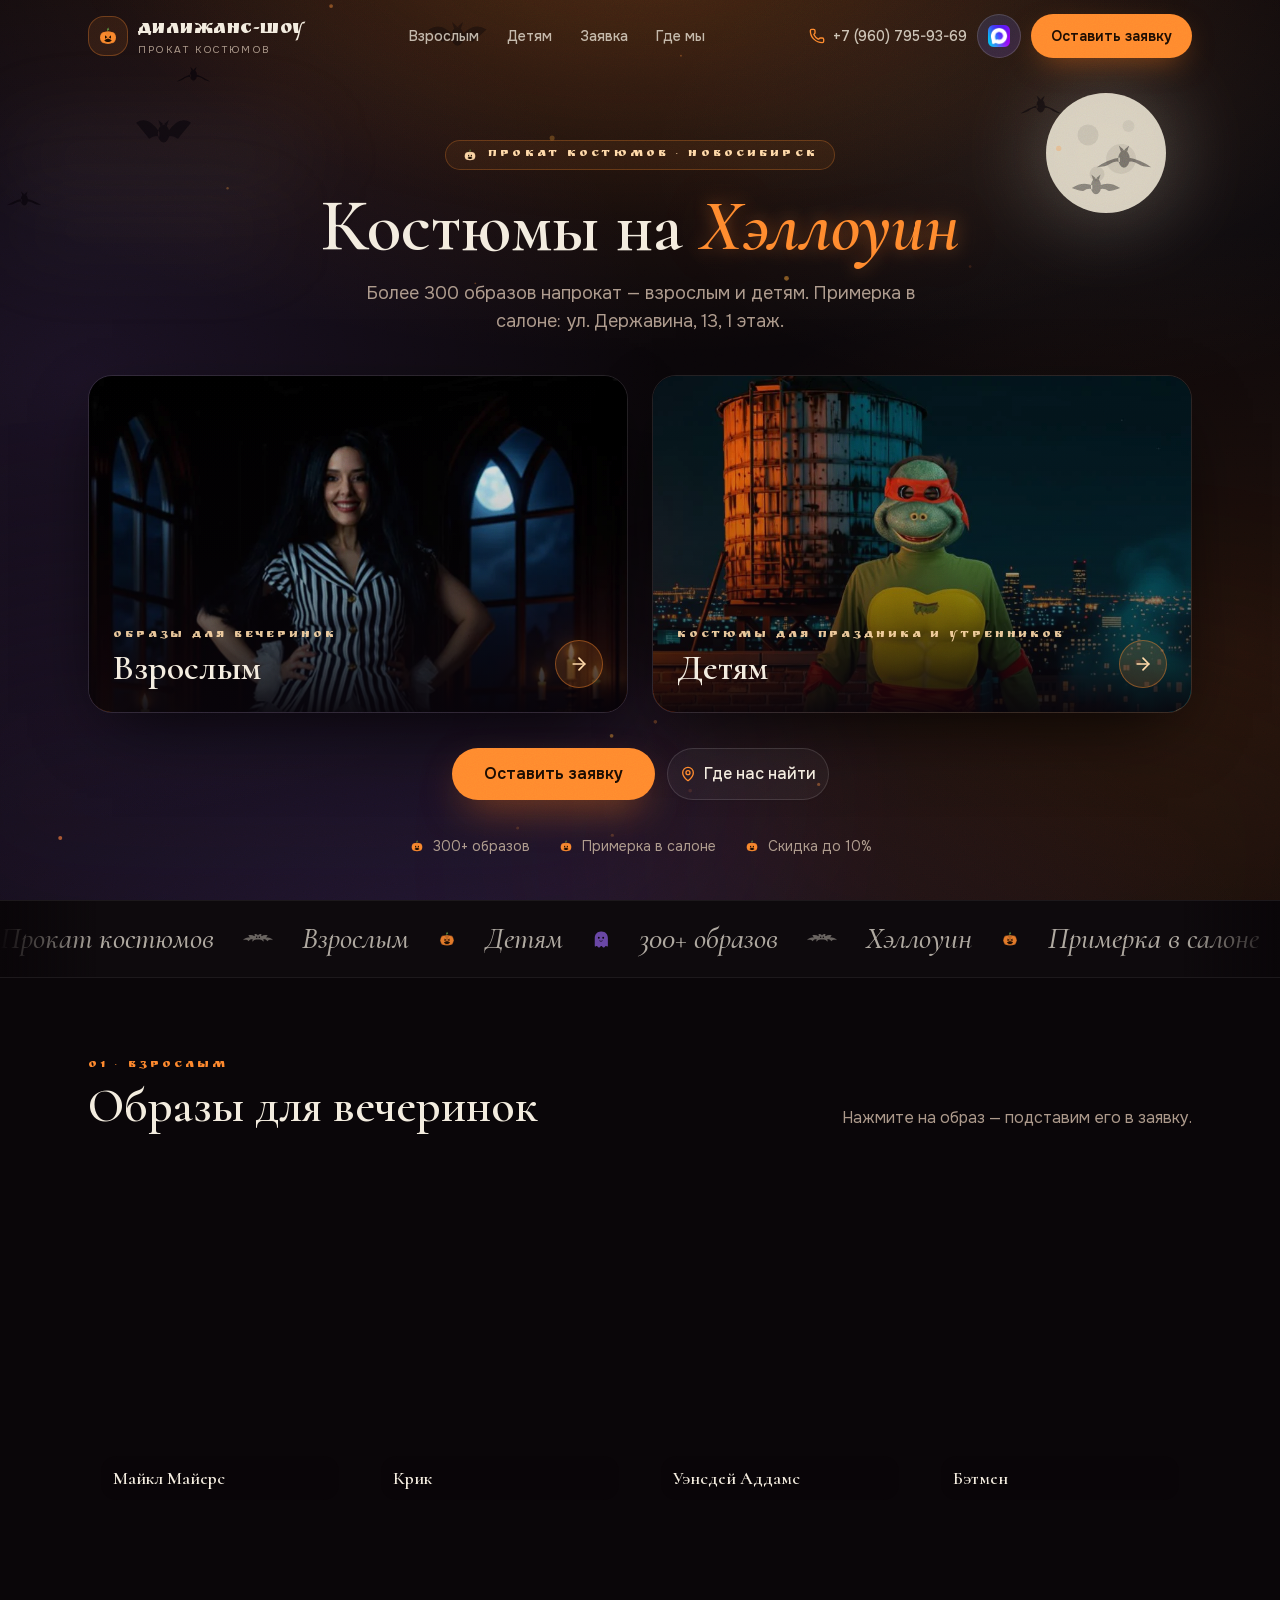
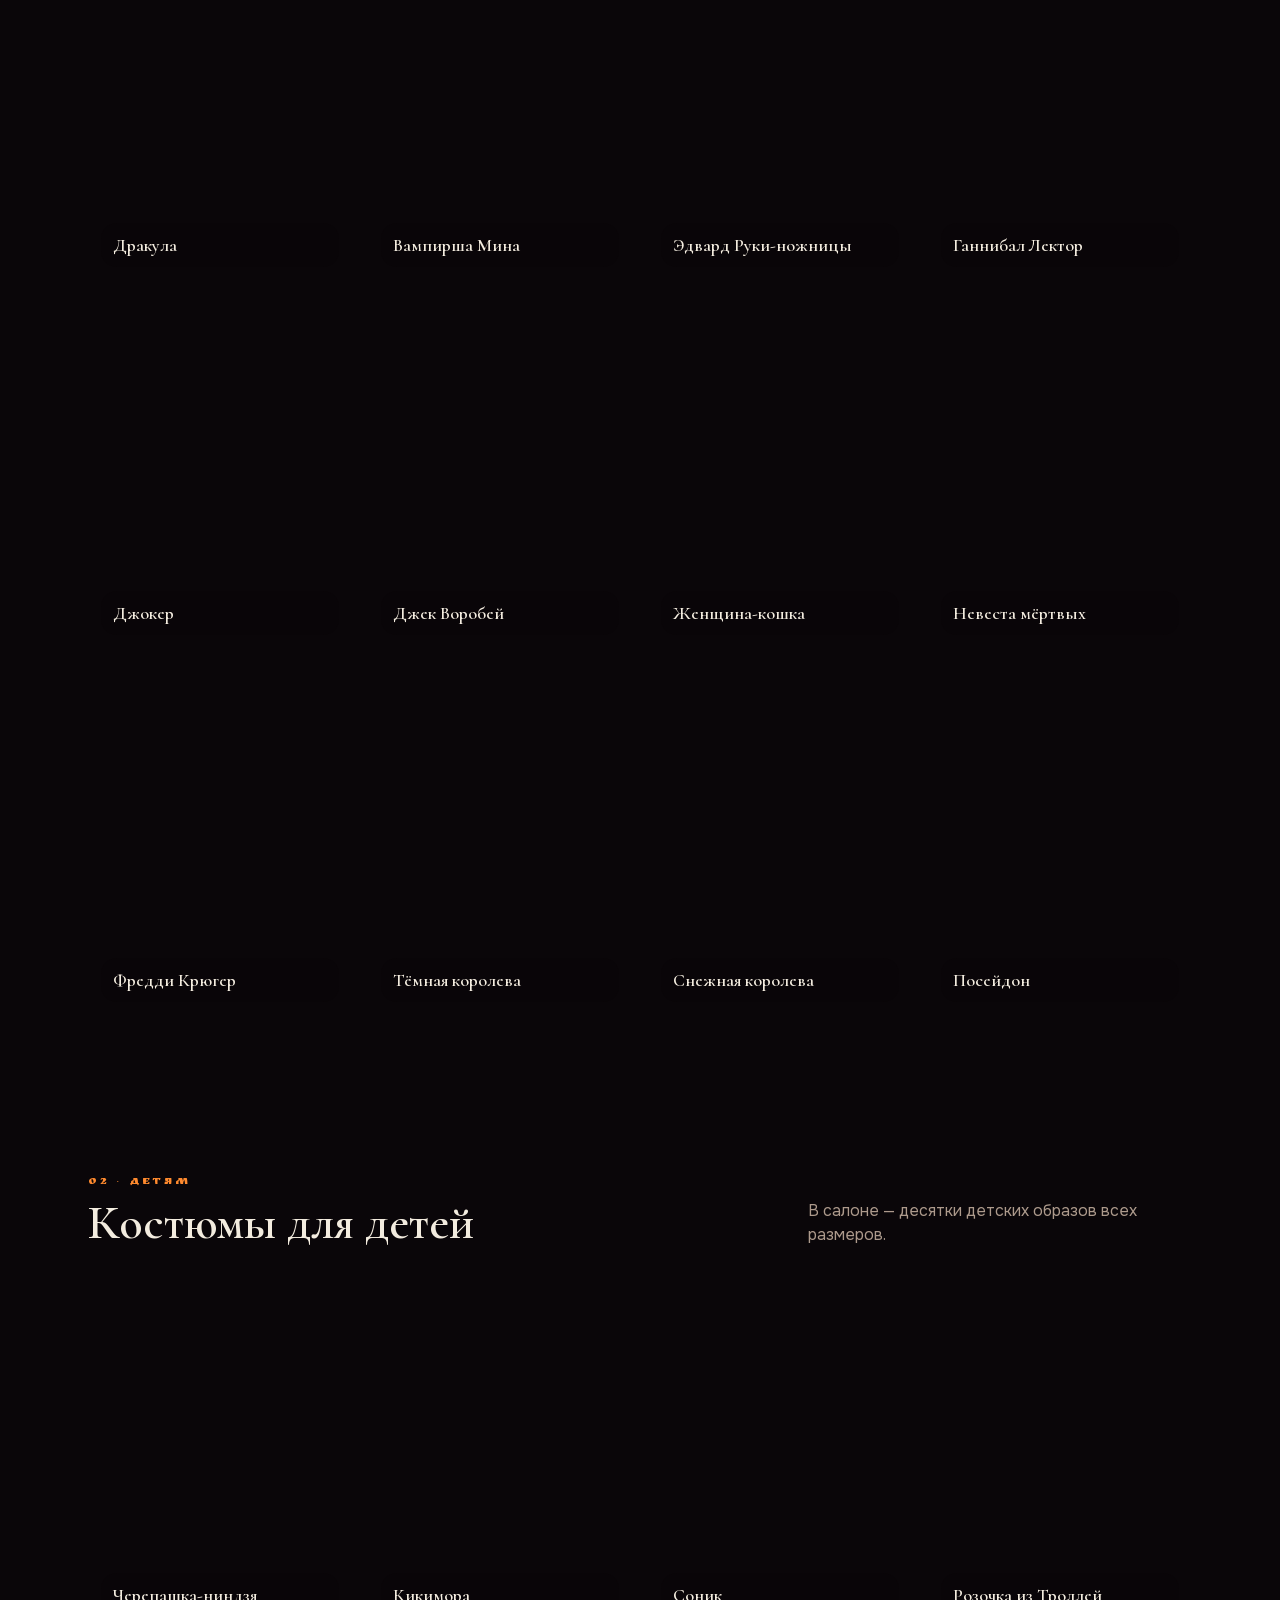
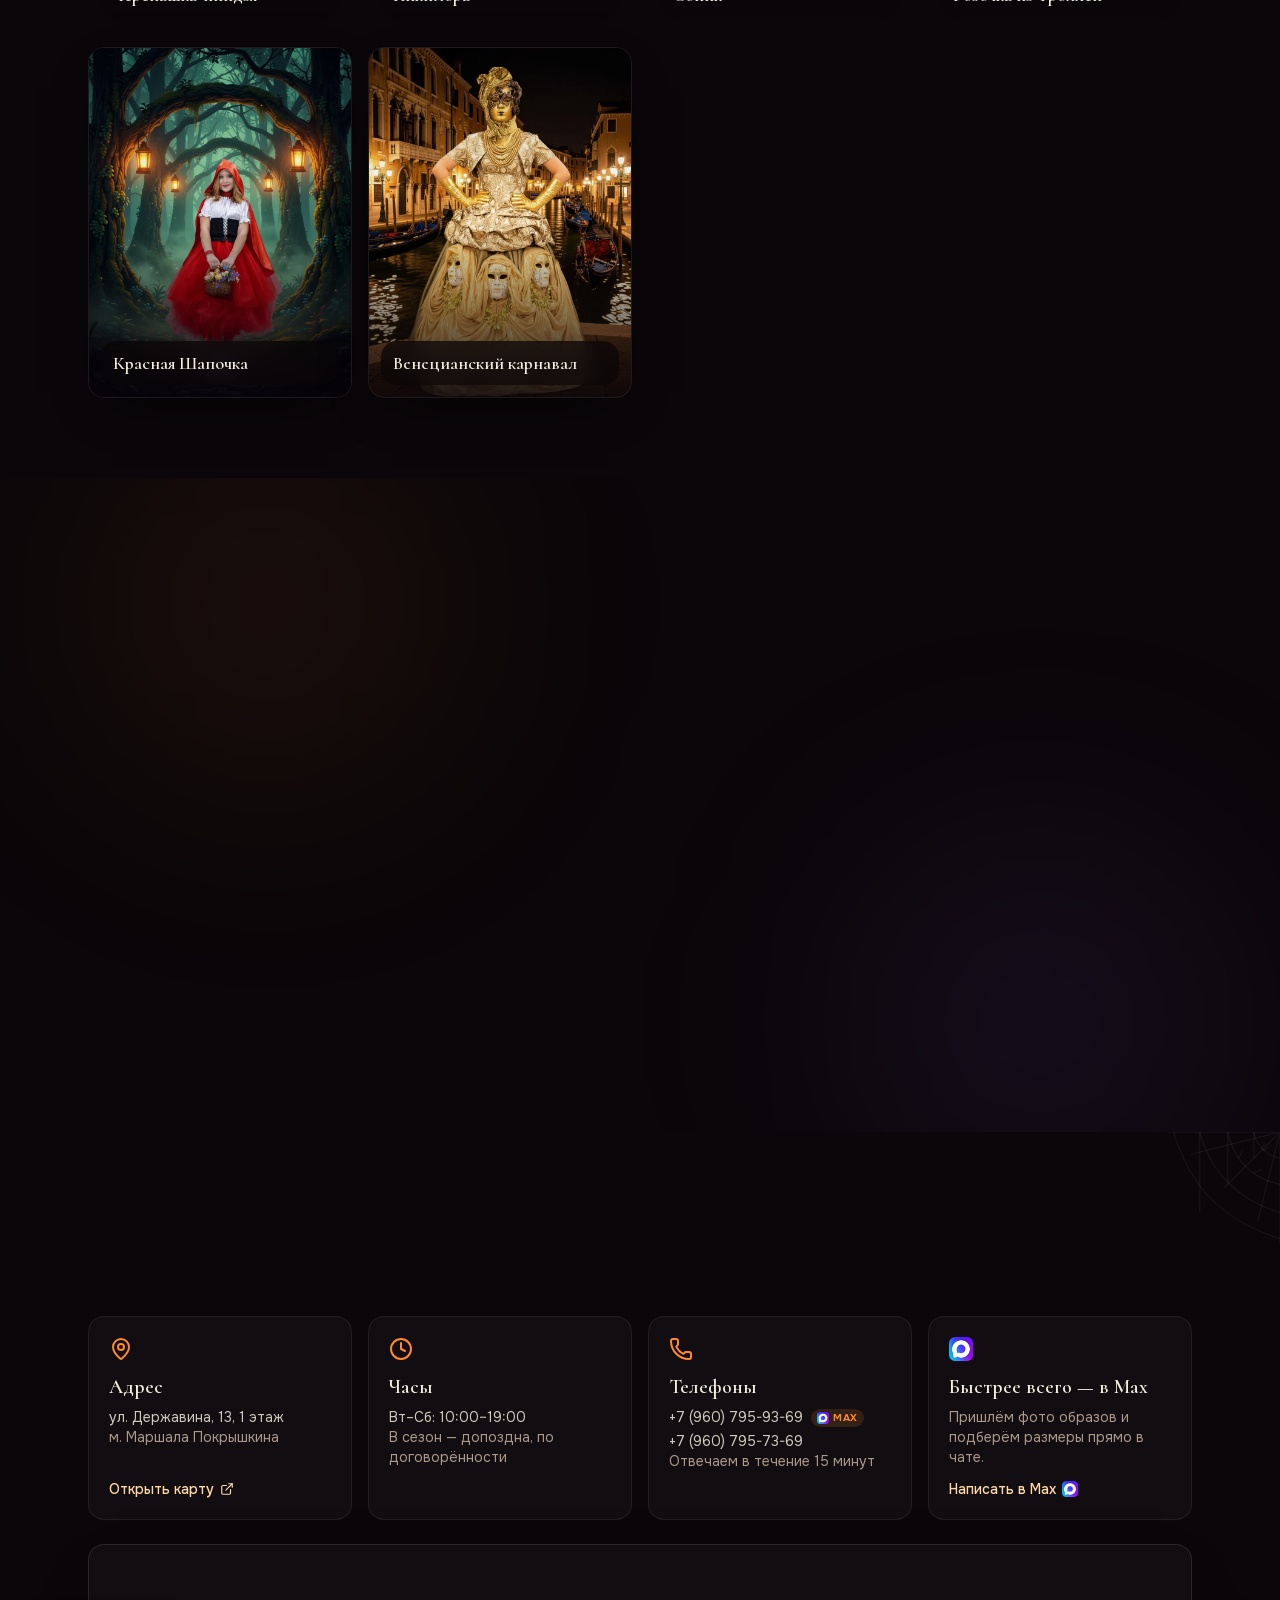
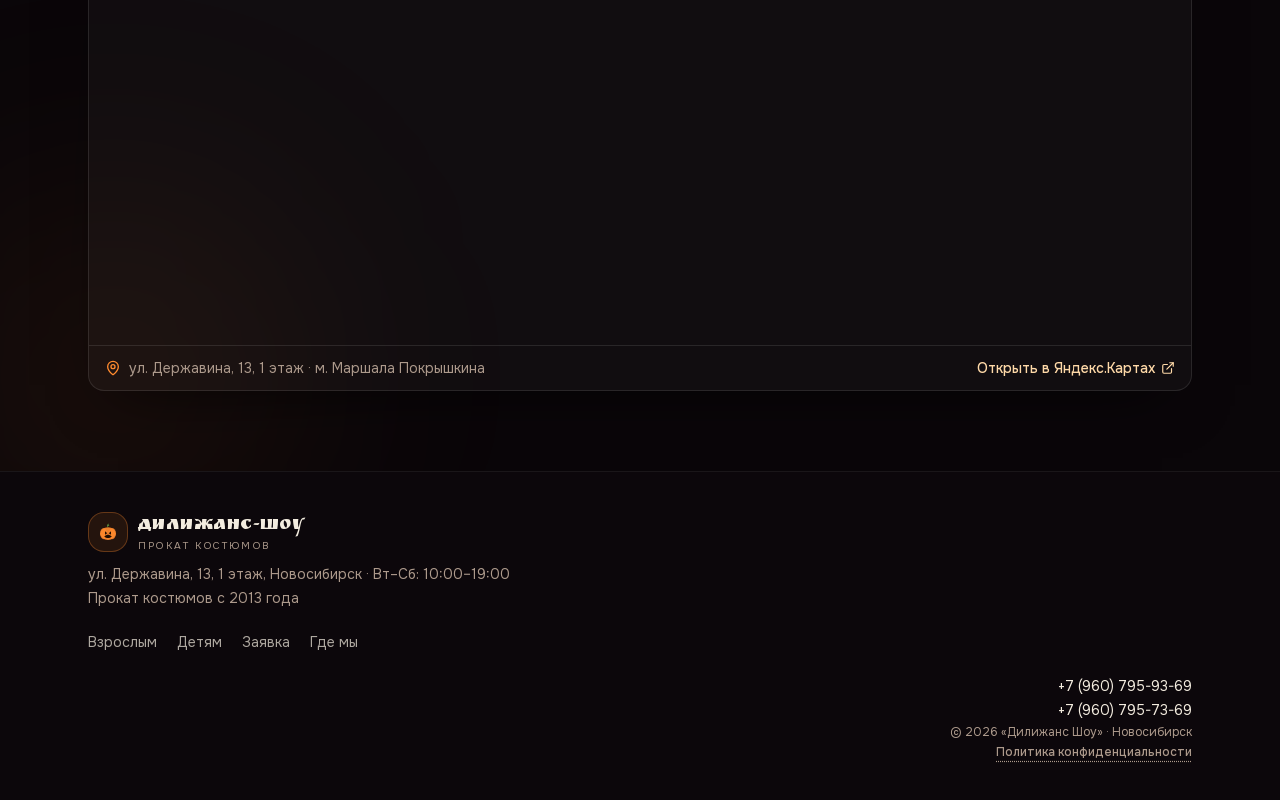
==== index.html @ c1c749d1 "Деплой статики хэллоуин-лендинга (источник: ветка hosting от 22.10.2026)" ====
<!DOCTYPE html><!--Zjn8KCfHfhRcOv0STqMKJ--><html lang="ru" class="cormorant_fc472039-module__pg3DOq__variable onest_e6f3ff12-module__F7wlyG__variable ruslan_display_9d8dcbb5-module__bUNGJW__variable"><head><meta charSet="utf-8"/><meta name="viewport" content="width=device-width, initial-scale=1"/><link rel="preload" href="/_next/static/media/16d91c780434f2ce-s.p.b7df561f.woff2" as="font" crossorigin="" type="font/woff2"/><link rel="preload" href="/_next/static/media/33d604577f319f36-s.p.477e4fbf.woff2" as="font" crossorigin="" type="font/woff2"/><link rel="preload" href="/_next/static/media/40a3cfd5ccf07894-s.p.e6264139.woff2" as="font" crossorigin="" type="font/woff2"/><link rel="preload" href="/_next/static/media/61f83d1116c3c119-s.p.8bb7ebb8.woff2" as="font" crossorigin="" type="font/woff2"/><link rel="preload" href="/_next/static/media/8800dfc60902df36-s.p.d48c4d68.woff2" as="font" crossorigin="" type="font/woff2"/><link rel="preload" href="/_next/static/media/b27a2cd9989897de-s.p.f124efcd.woff2" as="font" crossorigin="" type="font/woff2"/><link rel="preload" href="/_next/static/media/daa29454a3e61cb2-s.p.ae97aa8d.woff2" as="font" crossorigin="" type="font/woff2"/><link rel="preload" href="/_next/static/media/f44276dc64e51acb-s.p.b097052a.woff2" as="font" crossorigin="" type="font/woff2"/><link rel="preload" as="image" href="/images/looks/a-wednesday.webp"/><link rel="preload" as="image" href="/images/looks/k-turtle.webp"/><link rel="preload" as="image" href="/images/looks/a-michael-myers.webp"/><link rel="preload" as="image" href="/images/looks/a-scream.webp"/><link rel="preload" as="image" href="/images/looks/a-batman.webp"/><link rel="preload" as="image" href="/images/looks/k-kikimora.webp"/><link rel="preload" as="image" href="/images/looks/k-sonic.webp"/><link rel="preload" as="image" href="/images/looks/k-trolls.webp"/><link rel="stylesheet" href="/_next/static/chunks/bb6c74bbae4929c9.css" data-precedence="next"/><link rel="stylesheet" href="/_next/static/chunks/7314df60d59f4e77.css" data-precedence="next"/><link rel="preload" as="script" fetchPriority="low" href="/_next/static/chunks/006f293584c8bf5d.js"/><script src="/_next/static/chunks/771dedee3f5e1621.js" async=""></script><script src="/_next/static/chunks/ba20b8ddbf3a8a3a.js" async=""></script><script src="/_next/static/chunks/turbopack-cd102cf6de589afe.js" async=""></script><script src="/_next/static/chunks/2f236954d6a65e12.js" async=""></script><script src="/_next/static/chunks/8f161a78fdf321c0.js" async=""></script><script src="/_next/static/chunks/019a1a316f00ce72.js" async=""></script><script src="/_next/static/chunks/661a8639adad37d6.js" async=""></script><script src="/_next/static/chunks/c5d50b346854eada.js" async=""></script><script src="/_next/static/chunks/9b93ed9217ad8c5b.js" async=""></script><meta name="next-size-adjust" content=""/><meta name="theme-color" content="#0a0609"/><title>Прокат костюмов на Хэллоуин в Новосибирске | Дилижанс Шоу</title><meta name="description" content="Прокат костюмов на Хэллоуин для детей и взрослых в Новосибирске: ведьмы, вампиры, призраки, тёмные сказки. 300+ образов, примерка в салоне на ул. Державина, 13. Пришлём варианты из каталога сразу, как получим заявку."/><meta name="keywords" content="прокат костюмов хэллоуин,костюмы на хэллоуин новосибирск,прокат карнавальных костюмов,костюм ведьмы напрокат,детские костюмы на хэллоуин,дилижанс шоу"/><meta name="robots" content="index, follow"/><meta property="og:title" content="Хэллоуин начинается с костюма — прокат «Дилижанс-Шоу»"/><meta property="og:description" content="300+ образов для детей и взрослых. Пришлём варианты из каталога сразу, как получим заявку. Примерка в салоне на Державина, 13."/><meta property="og:url" content="https://halloween.dilizhans-show.ru"/><meta property="og:site_name" content="Дилижанс-Шоу"/><meta property="og:locale" content="ru_RU"/><meta property="og:image" content="https://halloween.dilizhans-show.ru/images/og.png"/><meta property="og:image:width" content="1344"/><meta property="og:image:height" content="768"/><meta property="og:image:alt" content="Прокат костюмов на Хэллоуин — Дилижанс-Шоу"/><meta property="og:type" content="website"/><meta name="twitter:card" content="summary_large_image"/><meta name="twitter:title" content="Хэллоуин начинается с костюма — прокат «Дилижанс-Шоу»"/><meta name="twitter:description" content="300+ образов для детей и взрослых. Пришлём варианты из каталога сразу, как получим заявку. Примерка в салоне на Державина, 13."/><meta name="twitter:image" content="https://halloween.dilizhans-show.ru/images/og.png"/><meta name="twitter:image:width" content="1344"/><meta name="twitter:image:height" content="768"/><meta name="twitter:image:alt" content="Прокат костюмов на Хэллоуин — Дилижанс-Шоу"/><link rel="icon" href="/icon.svg?icon.854928e5.svg" sizes="any" type="image/svg+xml"/><link rel="apple-touch-icon" href="/apple-icon.png?apple-icon.a2e52417.png" sizes="180x180" type="image/png"/><script src="/_next/static/chunks/a6dad97d9634a72d.js" noModule=""></script></head><body class="antialiased bg-background text-foreground font-sans"><div hidden=""><!--$--><!--/$--></div><script>try{document.documentElement.classList.add('js')}catch(e){}</script><div aria-hidden="true" class="ambient-bg"></div><div class="flex min-h-screen flex-col"><div aria-hidden="true" class="fixed inset-x-0 top-0 z-[80] h-[2px] bg-transparent"><div class="scroll-progress h-full w-full bg-gradient-to-r from-pumpkin via-[#ff9a3d] to-violet shadow-[0_0_12px_rgba(255,138,46,0.5)]"></div></div><header class="fixed inset-x-0 top-0 z-[70] transition-all duration-500 bg-transparent"><div class="mx-auto flex h-[72px] w-full max-w-6xl items-center justify-between gap-4 px-4 sm:px-6"><a href="#top" class="group flex items-center gap-2.5" aria-label="Дилижанс-Шоу — на главную"><span class="relative grid h-10 w-10 shrink-0 place-items-center rounded-xl border border-pumpkin/30 bg-pumpkin/10 text-pumpkin transition-colors group-hover:border-pumpkin/50"><svg viewBox="0 0 64 64" aria-hidden="true" class="animate-pumpkin-glow h-6 w-6" fill="none" xmlns="http://www.w3.org/2000/svg"><ellipse cx="32" cy="36" rx="21" ry="17" fill="currentColor" opacity="0.92"></ellipse><ellipse cx="20" cy="36" rx="9" ry="15" fill="currentColor" opacity="0.7"></ellipse><ellipse cx="44" cy="36" rx="9" ry="15" fill="currentColor" opacity="0.7"></ellipse><path d="M30 19c-2-5 1-9 4-10-1 3 0 5 2 7-3 0-5 1-6 3z" fill="#5b8c3e"></path><path d="M24 30l6 5-6 4z" fill="#1c0d02"></path><path d="M40 30l-6 5 6 4z" fill="#1c0d02"></path><path d="M22 44c3-4 7-5 10-5s7 1 10 5c-3 3-7 4-10 4s-7-1-10-4z" fill="#1c0d02"></path></svg></span><span class="flex flex-col leading-none"><span class="font-accent text-lg tracking-wide text-bone">Дилижанс-Шоу</span><span class="text-[10px] uppercase tracking-[0.22em] text-muted-foreground">прокат костюмов</span></span></a><nav aria-label="Основная навигация" class="hidden items-center gap-7 lg:flex"><a href="#adults" class="link-underline text-sm font-medium text-foreground/75 transition-colors hover:text-pumpkin-soft">Взрослым</a><a href="#kids" class="link-underline text-sm font-medium text-foreground/75 transition-colors hover:text-pumpkin-soft">Детям</a><a href="#lead" class="link-underline text-sm font-medium text-foreground/75 transition-colors hover:text-pumpkin-soft">Заявка</a><a href="#contacts" class="link-underline text-sm font-medium text-foreground/75 transition-colors hover:text-pumpkin-soft">Где мы</a></nav><div class="flex items-center gap-2.5"><a href="tel:+79607959369" class="hidden items-center gap-2 text-sm font-medium text-foreground/80 transition-colors hover:text-pumpkin-soft xl:flex"><svg xmlns="http://www.w3.org/2000/svg" width="24" height="24" viewBox="0 0 24 24" fill="none" stroke="currentColor" stroke-width="2" stroke-linecap="round" stroke-linejoin="round" class="lucide lucide-phone h-4 w-4 text-pumpkin" aria-hidden="true"><path d="M13.832 16.568a1 1 0 0 0 1.213-.303l.355-.465A2 2 0 0 1 17 15h3a2 2 0 0 1 2 2v3a2 2 0 0 1-2 2A18 18 0 0 1 2 4a2 2 0 0 1 2-2h3a2 2 0 0 1 2 2v3a2 2 0 0 1-.8 1.6l-.468.351a1 1 0 0 0-.292 1.233 14 14 0 0 0 6.392 6.384"></path></svg>+7 (960) 795-93-69</a><a href="https://max.ru/u/f9LHodD0cOINDCzQkBOaFJyN4MfebJ9rcBgQtiuvgVA_gBvjc7akh2OldOE" target="_blank" rel="noopener noreferrer" aria-label="Написать в Max" class="hidden h-11 w-11 place-items-center rounded-full btn-max sm:grid"><img src="/images/max-icon.png" alt="" width="180" height="180" loading="lazy" decoding="async" draggable="false" class="block select-none h-5.5 w-5.5"/></a><a href="#lead" data-slot="button" class="items-center justify-center gap-2 whitespace-nowrap text-sm transition-all disabled:pointer-events-none disabled:opacity-50 [&amp;_svg]:pointer-events-none [&amp;_svg:not([class*=&#x27;size-&#x27;])]:size-4 shrink-0 [&amp;_svg]:shrink-0 outline-none focus-visible:border-ring focus-visible:ring-ring/50 focus-visible:ring-[3px] aria-invalid:ring-destructive/20 dark:aria-invalid:ring-destructive/40 aria-invalid:border-destructive py-2 has-[&gt;svg]:px-3 hidden h-11 rounded-full bg-pumpkin px-5 font-semibold text-primary-foreground shadow-[0_10px_30px_-10px_rgba(255,122,26,0.55)] hover:bg-[#ff9440] sm:inline-flex">Оставить заявку</a><button data-slot="sheet-trigger" class="items-center justify-center gap-2 whitespace-nowrap text-sm font-medium transition-all disabled:pointer-events-none disabled:opacity-50 [&amp;_svg]:pointer-events-none [&amp;_svg:not([class*=&#x27;size-&#x27;])]:size-4 shrink-0 [&amp;_svg]:shrink-0 outline-none focus-visible:border-ring focus-visible:ring-ring/50 focus-visible:ring-[3px] aria-invalid:ring-destructive/20 dark:aria-invalid:ring-destructive/40 aria-invalid:border-destructive border shadow-xs dark:bg-input/30 dark:border-input dark:hover:bg-input/50 size-9 grid h-11 w-11 place-items-center rounded-full border-white/10 bg-white/[0.04] text-bone hover:bg-white/[0.09] hover:text-pumpkin-soft lg:hidden" aria-label="Открыть меню" type="button" aria-haspopup="dialog" aria-expanded="false" aria-controls="radix-_R_16innb_" data-state="closed"><svg xmlns="http://www.w3.org/2000/svg" width="24" height="24" viewBox="0 0 24 24" fill="none" stroke="currentColor" stroke-width="2" stroke-linecap="round" stroke-linejoin="round" class="lucide lucide-menu h-5 w-5" aria-hidden="true"><path d="M4 12h16"></path><path d="M4 18h16"></path><path d="M4 6h16"></path></svg></button></div></div></header><main class="flex-1"><section id="top" class="relative flex min-h-[100svh] flex-col overflow-hidden" aria-label="Прокат костюмов на Хэллоуин"><div aria-hidden="true" class="pointer-events-none absolute inset-0"><div class="absolute inset-0 bg-[radial-gradient(ellipse_75%_55%_at_50%_-8%,rgba(255,138,46,0.13),transparent_60%)]"></div><svg viewBox="0 0 96 96" aria-hidden="true" class="absolute right-[4%] top-[7%] h-16 w-16 animate-float-slow text-moon/90 drop-shadow-[0_0_44px_rgba(233,226,207,0.35)] md:right-[8%] md:top-[9%] md:h-36 md:w-36" xmlns="http://www.w3.org/2000/svg"><circle cx="48" cy="48" r="40" fill="currentColor"></circle><circle cx="36" cy="36" r="7" fill="#000" opacity="0.08"></circle><circle cx="58" cy="52" r="10" fill="#000" opacity="0.07"></circle><circle cx="42" cy="62" r="5" fill="#000" opacity="0.08"></circle><circle cx="63" cy="30" r="4" fill="#000" opacity="0.06"></circle></svg><div class="animate-cloud absolute left-0 top-[13%] h-14 w-52 rounded-full bg-[#c9bdae]/[0.05] blur-2xl md:h-20 md:w-80"></div><div class="animate-cloud-2 absolute left-0 top-[22%] h-12 w-44 rounded-full bg-[#c9bdae]/[0.04] blur-2xl md:h-16 md:w-72"></div><div class="animate-fog absolute bottom-[-12%] left-[-14%] h-[46%] w-[76%] rounded-full bg-violet/[0.07] blur-[100px]"></div><div class="animate-fog-slow absolute bottom-[-16%] right-[-10%] h-[42%] w-[64%] rounded-full bg-pumpkin/[0.06] blur-[110px]"></div><canvas aria-hidden="true" class="absolute inset-x-0 top-0 h-[46%] w-full"></canvas><canvas aria-hidden="true" class="absolute inset-0 h-full w-full"></canvas><div class="grain absolute inset-0"></div></div><div class="relative mx-auto flex w-full max-w-6xl flex-1 flex-col justify-center px-4 pb-8 pt-28 sm:px-6 md:pt-32"><div data-reveal="" style="--reveal-delay:0ms" class="text-center"><p class="inline-flex items-center gap-2.5 rounded-full border border-pumpkin/25 bg-pumpkin/[0.07] px-4 py-1.5 text-center font-accent text-[10px] uppercase tracking-[0.2em] text-pumpkin-soft sm:text-xs sm:tracking-[0.26em]"><svg viewBox="0 0 64 64" aria-hidden="true" class="animate-pumpkin-glow h-4 w-4" fill="none" xmlns="http://www.w3.org/2000/svg"><ellipse cx="32" cy="36" rx="21" ry="17" fill="currentColor" opacity="0.92"></ellipse><ellipse cx="20" cy="36" rx="9" ry="15" fill="currentColor" opacity="0.7"></ellipse><ellipse cx="44" cy="36" rx="9" ry="15" fill="currentColor" opacity="0.7"></ellipse><path d="M30 19c-2-5 1-9 4-10-1 3 0 5 2 7-3 0-5 1-6 3z" fill="#5b8c3e"></path><path d="M24 30l6 5-6 4z" fill="#1c0d02"></path><path d="M40 30l-6 5 6 4z" fill="#1c0d02"></path><path d="M22 44c3-4 7-5 10-5s7 1 10 5c-3 3-7 4-10 4s-7-1-10-4z" fill="#1c0d02"></path></svg>Прокат костюмов · <!-- -->Новосибирск</p><h1 class="mx-auto mt-5 max-w-3xl font-display text-[2.65rem] font-semibold leading-[1.02] text-bone sm:text-6xl md:text-7xl">Костюмы на <span class="flicker italic text-pumpkin text-glow-pumpkin">Хэллоуин</span></h1><p class="mx-auto mt-4 max-w-xl text-base text-muted-foreground sm:text-lg">Более 300 образов напрокат — взрослым и детям. Примерка в салоне: <!-- -->ул. Державина, 13, 1 этаж<!-- -->.</p></div><div class="mt-8 grid grid-cols-2 gap-3 sm:gap-4 md:mt-10 lg:gap-6"><div data-reveal="" style="--reveal-delay:0ms" class=""><a href="#adults" class="group relative block aspect-[3/4] overflow-hidden rounded-2xl border border-white/10 shadow-[0_24px_70px_-24px_rgba(0,0,0,0.9)] transition-all duration-500 hover:border-pumpkin/40 hover:shadow-[0_24px_80px_-20px_rgba(255,122,26,0.35)] sm:aspect-[4/3] md:rounded-3xl lg:aspect-[16/10]" aria-label="Взрослым — смотреть образы"><img src="/images/looks/a-wednesday.webp" alt="Взрослые хэллоуинские костюмы — Уэнсдей в тёмной студии" class="absolute inset-0 h-full w-full object-cover object-top transition-transform duration-700 group-hover:scale-[1.045]" loading="eager"/><div aria-hidden="true" class="absolute inset-0 bg-gradient-to-t from-[#070309]/95 via-[#070309]/25 to-transparent"></div><div aria-hidden="true" class="absolute inset-x-0 bottom-0 h-1/3 bg-gradient-to-t from-pumpkin/15 to-transparent opacity-0 transition-opacity duration-500 group-hover:opacity-100"></div><div class="absolute inset-x-0 bottom-0 flex items-end justify-between gap-2 p-4 sm:p-6"><div><p class="hidden font-accent text-[10px] uppercase tracking-[0.24em] text-pumpkin-soft/90 sm:block sm:text-xs">образы для вечеринок</p><p class="mt-1 font-display text-2xl font-semibold text-bone sm:text-4xl">Взрослым</p></div><span class="grid h-9 w-9 shrink-0 place-items-center rounded-full border border-pumpkin/40 bg-pumpkin/15 text-pumpkin-soft transition-all duration-300 group-hover:translate-x-1 group-hover:bg-pumpkin group-hover:text-primary-foreground sm:h-12 sm:w-12"><svg xmlns="http://www.w3.org/2000/svg" width="24" height="24" viewBox="0 0 24 24" fill="none" stroke="currentColor" stroke-width="2" stroke-linecap="round" stroke-linejoin="round" class="lucide lucide-arrow-right h-4 w-4 sm:h-5 sm:w-5" aria-hidden="true"><path d="M5 12h14"></path><path d="m12 5 7 7-7 7"></path></svg></span></div></a></div><div data-reveal="" style="--reveal-delay:120ms" class=""><a href="#kids" class="group relative block aspect-[3/4] overflow-hidden rounded-2xl border border-white/10 shadow-[0_24px_70px_-24px_rgba(0,0,0,0.9)] transition-all duration-500 hover:border-pumpkin/40 hover:shadow-[0_24px_80px_-20px_rgba(255,122,26,0.35)] sm:aspect-[4/3] md:rounded-3xl lg:aspect-[16/10]" aria-label="Детям — смотреть образы"><img src="/images/looks/k-turtle.webp" alt="Детский костюм черепашки-ниндзя в тёмной студии" class="absolute inset-0 h-full w-full object-cover object-top transition-transform duration-700 group-hover:scale-[1.045]" loading="eager"/><div aria-hidden="true" class="absolute inset-0 bg-gradient-to-t from-[#070309]/95 via-[#070309]/25 to-transparent"></div><div aria-hidden="true" class="absolute inset-x-0 bottom-0 h-1/3 bg-gradient-to-t from-pumpkin/15 to-transparent opacity-0 transition-opacity duration-500 group-hover:opacity-100"></div><div class="absolute inset-x-0 bottom-0 flex items-end justify-between gap-2 p-4 sm:p-6"><div><p class="hidden font-accent text-[10px] uppercase tracking-[0.24em] text-pumpkin-soft/90 sm:block sm:text-xs">костюмы для праздника и утренников</p><p class="mt-1 font-display text-2xl font-semibold text-bone sm:text-4xl">Детям</p></div><span class="grid h-9 w-9 shrink-0 place-items-center rounded-full border border-pumpkin/40 bg-pumpkin/15 text-pumpkin-soft transition-all duration-300 group-hover:translate-x-1 group-hover:bg-pumpkin group-hover:text-primary-foreground sm:h-12 sm:w-12"><svg xmlns="http://www.w3.org/2000/svg" width="24" height="24" viewBox="0 0 24 24" fill="none" stroke="currentColor" stroke-width="2" stroke-linecap="round" stroke-linejoin="round" class="lucide lucide-arrow-right h-4 w-4 sm:h-5 sm:w-5" aria-hidden="true"><path d="M5 12h14"></path><path d="m12 5 7 7-7 7"></path></svg></span></div></a></div></div><div data-reveal="" style="--reveal-delay:260ms" class="mt-7 flex flex-col items-center justify-center gap-3 sm:flex-row md:mt-9"><a href="#lead" data-slot="button" class="inline-flex items-center justify-center gap-2 whitespace-nowrap transition-all disabled:pointer-events-none disabled:opacity-50 [&amp;_svg]:pointer-events-none [&amp;_svg:not([class*=&#x27;size-&#x27;])]:size-4 shrink-0 [&amp;_svg]:shrink-0 outline-none focus-visible:border-ring focus-visible:ring-ring/50 focus-visible:ring-[3px] aria-invalid:ring-destructive/20 dark:aria-invalid:ring-destructive/40 aria-invalid:border-destructive py-2 has-[&gt;svg]:px-3 h-13 w-full rounded-full bg-pumpkin px-8 text-base font-semibold text-primary-foreground shadow-[0_16px_40px_-12px_rgba(255,122,26,0.55)] hover:bg-[#ff9440] sm:w-auto">Оставить заявку</a><a href="#contacts" data-slot="button" class="inline-flex items-center justify-center gap-2 whitespace-nowrap font-medium transition-all disabled:pointer-events-none disabled:opacity-50 [&amp;_svg]:pointer-events-none [&amp;_svg:not([class*=&#x27;size-&#x27;])]:size-4 shrink-0 [&amp;_svg]:shrink-0 outline-none focus-visible:border-ring focus-visible:ring-ring/50 focus-visible:ring-[3px] aria-invalid:ring-destructive/20 dark:aria-invalid:ring-destructive/40 aria-invalid:border-destructive border shadow-xs hover:text-accent-foreground dark:bg-input/30 dark:border-input dark:hover:bg-input/50 py-2 has-[&gt;svg]:px-3 h-13 w-full rounded-full border-white/12 bg-white/[0.04] px-7 text-base text-bone hover:bg-white/[0.09] sm:w-auto"><svg xmlns="http://www.w3.org/2000/svg" width="24" height="24" viewBox="0 0 24 24" fill="none" stroke="currentColor" stroke-width="2" stroke-linecap="round" stroke-linejoin="round" class="lucide lucide-map-pin h-5 w-5 text-pumpkin" aria-hidden="true"><path d="M20 10c0 4.993-5.539 10.193-7.399 11.799a1 1 0 0 1-1.202 0C9.539 20.193 4 14.993 4 10a8 8 0 0 1 16 0"></path><circle cx="12" cy="10" r="3"></circle></svg>Где нас найти</a></div><div data-reveal="" style="--reveal-delay:340ms" class=""><ul class="mx-auto mt-7 flex max-w-2xl flex-wrap items-center justify-center gap-x-7 gap-y-2 text-sm text-muted-foreground md:mt-9" aria-label="Коротко о нас"><li class="flex items-center gap-2"><svg viewBox="0 0 64 64" aria-hidden="true" class="h-4 w-4 text-pumpkin" fill="none" xmlns="http://www.w3.org/2000/svg"><ellipse cx="32" cy="36" rx="21" ry="17" fill="currentColor" opacity="0.92"></ellipse><ellipse cx="20" cy="36" rx="9" ry="15" fill="currentColor" opacity="0.7"></ellipse><ellipse cx="44" cy="36" rx="9" ry="15" fill="currentColor" opacity="0.7"></ellipse><path d="M30 19c-2-5 1-9 4-10-1 3 0 5 2 7-3 0-5 1-6 3z" fill="#5b8c3e"></path><path d="M24 30l6 5-6 4z" fill="#1c0d02"></path><path d="M40 30l-6 5 6 4z" fill="#1c0d02"></path><path d="M22 44c3-4 7-5 10-5s7 1 10 5c-3 3-7 4-10 4s-7-1-10-4z" fill="#1c0d02"></path></svg>300+ образов</li><li class="flex items-center gap-2"><svg viewBox="0 0 64 64" aria-hidden="true" class="h-4 w-4 text-pumpkin" fill="none" xmlns="http://www.w3.org/2000/svg"><ellipse cx="32" cy="36" rx="21" ry="17" fill="currentColor" opacity="0.92"></ellipse><ellipse cx="20" cy="36" rx="9" ry="15" fill="currentColor" opacity="0.7"></ellipse><ellipse cx="44" cy="36" rx="9" ry="15" fill="currentColor" opacity="0.7"></ellipse><path d="M30 19c-2-5 1-9 4-10-1 3 0 5 2 7-3 0-5 1-6 3z" fill="#5b8c3e"></path><path d="M24 30l6 5-6 4z" fill="#1c0d02"></path><path d="M40 30l-6 5 6 4z" fill="#1c0d02"></path><path d="M22 44c3-4 7-5 10-5s7 1 10 5c-3 3-7 4-10 4s-7-1-10-4z" fill="#1c0d02"></path></svg>Примерка в салоне</li><li class="flex items-center gap-2"><svg viewBox="0 0 64 64" aria-hidden="true" class="h-4 w-4 text-pumpkin" fill="none" xmlns="http://www.w3.org/2000/svg"><ellipse cx="32" cy="36" rx="21" ry="17" fill="currentColor" opacity="0.92"></ellipse><ellipse cx="20" cy="36" rx="9" ry="15" fill="currentColor" opacity="0.7"></ellipse><ellipse cx="44" cy="36" rx="9" ry="15" fill="currentColor" opacity="0.7"></ellipse><path d="M30 19c-2-5 1-9 4-10-1 3 0 5 2 7-3 0-5 1-6 3z" fill="#5b8c3e"></path><path d="M24 30l6 5-6 4z" fill="#1c0d02"></path><path d="M40 30l-6 5 6 4z" fill="#1c0d02"></path><path d="M22 44c3-4 7-5 10-5s7 1 10 5c-3 3-7 4-10 4s-7-1-10-4z" fill="#1c0d02"></path></svg>Скидка до 10%</li></ul></div></div></section><div class="marquee-paused relative overflow-hidden border-y border-white/[0.06] bg-white/[0.02] py-5"><div class="animate-marquee flex w-max"><div aria-hidden="false" class="flex w-max shrink-0 items-center"><span class="flex items-center"><span class="font-display text-2xl font-medium italic text-bone/70 sm:text-3xl">Прокат костюмов</span><svg viewBox="0 0 72 36" aria-hidden="true" class="mx-7 h-4 w-8 text-foreground/40" fill="currentColor" xmlns="http://www.w3.org/2000/svg"><path d="M36 10c-2-3-5-4-8-3 1 2 1 4 0 5-4-3-9-4-14-2 2 1 3 3 3 5-6-1-11 1-15 6 5-2 10-1 13 2 2-3 5-5 9-5-1 2-1 4 0 6 2-3 5-5 8-5h8c3 0 6 2 8 5 1-2 1-4 0-6 4 0 7 2 9 5 3-3 8-4 13-2-4-5-9-7-15-6 0-2 1-4 3-5-5-2-10-1-14 2-1-1-1-3 0-5-3-1-6 0-8 3z"></path><circle cx="33" cy="14" r="1.6" fill="#0a0609"></circle><circle cx="39" cy="14" r="1.6" fill="#0a0609"></circle></svg></span><span class="flex items-center"><span class="font-display text-2xl font-medium italic text-bone/70 sm:text-3xl">Взрослым</span><svg viewBox="0 0 64 64" aria-hidden="true" class="mx-7 h-5 w-5 text-pumpkin/80" fill="none" xmlns="http://www.w3.org/2000/svg"><ellipse cx="32" cy="36" rx="21" ry="17" fill="currentColor" opacity="0.92"></ellipse><ellipse cx="20" cy="36" rx="9" ry="15" fill="currentColor" opacity="0.7"></ellipse><ellipse cx="44" cy="36" rx="9" ry="15" fill="currentColor" opacity="0.7"></ellipse><path d="M30 19c-2-5 1-9 4-10-1 3 0 5 2 7-3 0-5 1-6 3z" fill="#5b8c3e"></path><path d="M24 30l6 5-6 4z" fill="#1c0d02"></path><path d="M40 30l-6 5 6 4z" fill="#1c0d02"></path><path d="M22 44c3-4 7-5 10-5s7 1 10 5c-3 3-7 4-10 4s-7-1-10-4z" fill="#1c0d02"></path></svg></span><span class="flex items-center"><span class="font-display text-2xl font-medium italic text-bone/70 sm:text-3xl">Детям</span><svg viewBox="0 0 64 64" aria-hidden="true" class="mx-7 h-5 w-5 text-violet/70" fill="none" xmlns="http://www.w3.org/2000/svg"><path d="M32 8c-12 0-20 9-20 21v25c0 2 2.4 3 4 1.5 1.2-1.1 2.8-1.1 4 0l3 2.7c1.4 1.2 3.6 1.2 5 0l3-2.7c1.2-1.1 2.8-1.1 4 0l3 2.7c1.4 1.2 3.6 1.2 5 0l3-2.7c1.2-1.1 2.8-1.1 4 0 1.6 1.5 4 .5 4-1.5V29c0-12-8-21-20-21z" fill="currentColor" opacity="0.9"></path><circle cx="25" cy="28" r="3" fill="#0a0609"></circle><circle cx="39" cy="28" r="3" fill="#0a0609"></circle><path d="M28 38c2.6 2 5.4 2 8 0" stroke="#0a0609" stroke-width="2.4" stroke-linecap="round"></path></svg></span><span class="flex items-center"><span class="font-display text-2xl font-medium italic text-bone/70 sm:text-3xl">300+ образов</span><svg viewBox="0 0 72 36" aria-hidden="true" class="mx-7 h-4 w-8 text-foreground/40" fill="currentColor" xmlns="http://www.w3.org/2000/svg"><path d="M36 10c-2-3-5-4-8-3 1 2 1 4 0 5-4-3-9-4-14-2 2 1 3 3 3 5-6-1-11 1-15 6 5-2 10-1 13 2 2-3 5-5 9-5-1 2-1 4 0 6 2-3 5-5 8-5h8c3 0 6 2 8 5 1-2 1-4 0-6 4 0 7 2 9 5 3-3 8-4 13-2-4-5-9-7-15-6 0-2 1-4 3-5-5-2-10-1-14 2-1-1-1-3 0-5-3-1-6 0-8 3z"></path><circle cx="33" cy="14" r="1.6" fill="#0a0609"></circle><circle cx="39" cy="14" r="1.6" fill="#0a0609"></circle></svg></span><span class="flex items-center"><span class="font-display text-2xl font-medium italic text-bone/70 sm:text-3xl">Хэллоуин</span><svg viewBox="0 0 64 64" aria-hidden="true" class="mx-7 h-5 w-5 text-pumpkin/80" fill="none" xmlns="http://www.w3.org/2000/svg"><ellipse cx="32" cy="36" rx="21" ry="17" fill="currentColor" opacity="0.92"></ellipse><ellipse cx="20" cy="36" rx="9" ry="15" fill="currentColor" opacity="0.7"></ellipse><ellipse cx="44" cy="36" rx="9" ry="15" fill="currentColor" opacity="0.7"></ellipse><path d="M30 19c-2-5 1-9 4-10-1 3 0 5 2 7-3 0-5 1-6 3z" fill="#5b8c3e"></path><path d="M24 30l6 5-6 4z" fill="#1c0d02"></path><path d="M40 30l-6 5 6 4z" fill="#1c0d02"></path><path d="M22 44c3-4 7-5 10-5s7 1 10 5c-3 3-7 4-10 4s-7-1-10-4z" fill="#1c0d02"></path></svg></span><span class="flex items-center"><span class="font-display text-2xl font-medium italic text-bone/70 sm:text-3xl">Примерка в салоне</span><svg viewBox="0 0 64 64" aria-hidden="true" class="mx-7 h-5 w-5 text-violet/70" fill="none" xmlns="http://www.w3.org/2000/svg"><path d="M32 8c-12 0-20 9-20 21v25c0 2 2.4 3 4 1.5 1.2-1.1 2.8-1.1 4 0l3 2.7c1.4 1.2 3.6 1.2 5 0l3-2.7c1.2-1.1 2.8-1.1 4 0l3 2.7c1.4 1.2 3.6 1.2 5 0l3-2.7c1.2-1.1 2.8-1.1 4 0 1.6 1.5 4 .5 4-1.5V29c0-12-8-21-20-21z" fill="currentColor" opacity="0.9"></path><circle cx="25" cy="28" r="3" fill="#0a0609"></circle><circle cx="39" cy="28" r="3" fill="#0a0609"></circle><path d="M28 38c2.6 2 5.4 2 8 0" stroke="#0a0609" stroke-width="2.4" stroke-linecap="round"></path></svg></span><span class="flex items-center"><span class="font-display text-2xl font-medium italic text-bone/70 sm:text-3xl">Бронь заранее</span><svg viewBox="0 0 72 36" aria-hidden="true" class="mx-7 h-4 w-8 text-foreground/40" fill="currentColor" xmlns="http://www.w3.org/2000/svg"><path d="M36 10c-2-3-5-4-8-3 1 2 1 4 0 5-4-3-9-4-14-2 2 1 3 3 3 5-6-1-11 1-15 6 5-2 10-1 13 2 2-3 5-5 9-5-1 2-1 4 0 6 2-3 5-5 8-5h8c3 0 6 2 8 5 1-2 1-4 0-6 4 0 7 2 9 5 3-3 8-4 13-2-4-5-9-7-15-6 0-2 1-4 3-5-5-2-10-1-14 2-1-1-1-3 0-5-3-1-6 0-8 3z"></path><circle cx="33" cy="14" r="1.6" fill="#0a0609"></circle><circle cx="39" cy="14" r="1.6" fill="#0a0609"></circle></svg></span></div><div aria-hidden="true" class="flex w-max shrink-0 items-center"><span class="flex items-center"><span class="font-display text-2xl font-medium italic text-bone/70 sm:text-3xl">Прокат костюмов</span><svg viewBox="0 0 72 36" aria-hidden="true" class="mx-7 h-4 w-8 text-foreground/40" fill="currentColor" xmlns="http://www.w3.org/2000/svg"><path d="M36 10c-2-3-5-4-8-3 1 2 1 4 0 5-4-3-9-4-14-2 2 1 3 3 3 5-6-1-11 1-15 6 5-2 10-1 13 2 2-3 5-5 9-5-1 2-1 4 0 6 2-3 5-5 8-5h8c3 0 6 2 8 5 1-2 1-4 0-6 4 0 7 2 9 5 3-3 8-4 13-2-4-5-9-7-15-6 0-2 1-4 3-5-5-2-10-1-14 2-1-1-1-3 0-5-3-1-6 0-8 3z"></path><circle cx="33" cy="14" r="1.6" fill="#0a0609"></circle><circle cx="39" cy="14" r="1.6" fill="#0a0609"></circle></svg></span><span class="flex items-center"><span class="font-display text-2xl font-medium italic text-bone/70 sm:text-3xl">Взрослым</span><svg viewBox="0 0 64 64" aria-hidden="true" class="mx-7 h-5 w-5 text-pumpkin/80" fill="none" xmlns="http://www.w3.org/2000/svg"><ellipse cx="32" cy="36" rx="21" ry="17" fill="currentColor" opacity="0.92"></ellipse><ellipse cx="20" cy="36" rx="9" ry="15" fill="currentColor" opacity="0.7"></ellipse><ellipse cx="44" cy="36" rx="9" ry="15" fill="currentColor" opacity="0.7"></ellipse><path d="M30 19c-2-5 1-9 4-10-1 3 0 5 2 7-3 0-5 1-6 3z" fill="#5b8c3e"></path><path d="M24 30l6 5-6 4z" fill="#1c0d02"></path><path d="M40 30l-6 5 6 4z" fill="#1c0d02"></path><path d="M22 44c3-4 7-5 10-5s7 1 10 5c-3 3-7 4-10 4s-7-1-10-4z" fill="#1c0d02"></path></svg></span><span class="flex items-center"><span class="font-display text-2xl font-medium italic text-bone/70 sm:text-3xl">Детям</span><svg viewBox="0 0 64 64" aria-hidden="true" class="mx-7 h-5 w-5 text-violet/70" fill="none" xmlns="http://www.w3.org/2000/svg"><path d="M32 8c-12 0-20 9-20 21v25c0 2 2.4 3 4 1.5 1.2-1.1 2.8-1.1 4 0l3 2.7c1.4 1.2 3.6 1.2 5 0l3-2.7c1.2-1.1 2.8-1.1 4 0l3 2.7c1.4 1.2 3.6 1.2 5 0l3-2.7c1.2-1.1 2.8-1.1 4 0 1.6 1.5 4 .5 4-1.5V29c0-12-8-21-20-21z" fill="currentColor" opacity="0.9"></path><circle cx="25" cy="28" r="3" fill="#0a0609"></circle><circle cx="39" cy="28" r="3" fill="#0a0609"></circle><path d="M28 38c2.6 2 5.4 2 8 0" stroke="#0a0609" stroke-width="2.4" stroke-linecap="round"></path></svg></span><span class="flex items-center"><span class="font-display text-2xl font-medium italic text-bone/70 sm:text-3xl">300+ образов</span><svg viewBox="0 0 72 36" aria-hidden="true" class="mx-7 h-4 w-8 text-foreground/40" fill="currentColor" xmlns="http://www.w3.org/2000/svg"><path d="M36 10c-2-3-5-4-8-3 1 2 1 4 0 5-4-3-9-4-14-2 2 1 3 3 3 5-6-1-11 1-15 6 5-2 10-1 13 2 2-3 5-5 9-5-1 2-1 4 0 6 2-3 5-5 8-5h8c3 0 6 2 8 5 1-2 1-4 0-6 4 0 7 2 9 5 3-3 8-4 13-2-4-5-9-7-15-6 0-2 1-4 3-5-5-2-10-1-14 2-1-1-1-3 0-5-3-1-6 0-8 3z"></path><circle cx="33" cy="14" r="1.6" fill="#0a0609"></circle><circle cx="39" cy="14" r="1.6" fill="#0a0609"></circle></svg></span><span class="flex items-center"><span class="font-display text-2xl font-medium italic text-bone/70 sm:text-3xl">Хэллоуин</span><svg viewBox="0 0 64 64" aria-hidden="true" class="mx-7 h-5 w-5 text-pumpkin/80" fill="none" xmlns="http://www.w3.org/2000/svg"><ellipse cx="32" cy="36" rx="21" ry="17" fill="currentColor" opacity="0.92"></ellipse><ellipse cx="20" cy="36" rx="9" ry="15" fill="currentColor" opacity="0.7"></ellipse><ellipse cx="44" cy="36" rx="9" ry="15" fill="currentColor" opacity="0.7"></ellipse><path d="M30 19c-2-5 1-9 4-10-1 3 0 5 2 7-3 0-5 1-6 3z" fill="#5b8c3e"></path><path d="M24 30l6 5-6 4z" fill="#1c0d02"></path><path d="M40 30l-6 5 6 4z" fill="#1c0d02"></path><path d="M22 44c3-4 7-5 10-5s7 1 10 5c-3 3-7 4-10 4s-7-1-10-4z" fill="#1c0d02"></path></svg></span><span class="flex items-center"><span class="font-display text-2xl font-medium italic text-bone/70 sm:text-3xl">Примерка в салоне</span><svg viewBox="0 0 64 64" aria-hidden="true" class="mx-7 h-5 w-5 text-violet/70" fill="none" xmlns="http://www.w3.org/2000/svg"><path d="M32 8c-12 0-20 9-20 21v25c0 2 2.4 3 4 1.5 1.2-1.1 2.8-1.1 4 0l3 2.7c1.4 1.2 3.6 1.2 5 0l3-2.7c1.2-1.1 2.8-1.1 4 0l3 2.7c1.4 1.2 3.6 1.2 5 0l3-2.7c1.2-1.1 2.8-1.1 4 0 1.6 1.5 4 .5 4-1.5V29c0-12-8-21-20-21z" fill="currentColor" opacity="0.9"></path><circle cx="25" cy="28" r="3" fill="#0a0609"></circle><circle cx="39" cy="28" r="3" fill="#0a0609"></circle><path d="M28 38c2.6 2 5.4 2 8 0" stroke="#0a0609" stroke-width="2.4" stroke-linecap="round"></path></svg></span><span class="flex items-center"><span class="font-display text-2xl font-medium italic text-bone/70 sm:text-3xl">Бронь заранее</span><svg viewBox="0 0 72 36" aria-hidden="true" class="mx-7 h-4 w-8 text-foreground/40" fill="currentColor" xmlns="http://www.w3.org/2000/svg"><path d="M36 10c-2-3-5-4-8-3 1 2 1 4 0 5-4-3-9-4-14-2 2 1 3 3 3 5-6-1-11 1-15 6 5-2 10-1 13 2 2-3 5-5 9-5-1 2-1 4 0 6 2-3 5-5 8-5h8c3 0 6 2 8 5 1-2 1-4 0-6 4 0 7 2 9 5 3-3 8-4 13-2-4-5-9-7-15-6 0-2 1-4 3-5-5-2-10-1-14 2-1-1-1-3 0-5-3-1-6 0-8 3z"></path><circle cx="33" cy="14" r="1.6" fill="#0a0609"></circle><circle cx="39" cy="14" r="1.6" fill="#0a0609"></circle></svg></span></div></div><div aria-hidden="true" class="pointer-events-none absolute inset-y-0 left-0 w-24 bg-gradient-to-r from-background to-transparent"></div><div aria-hidden="true" class="pointer-events-none absolute inset-y-0 right-0 w-24 bg-gradient-to-l from-background to-transparent"></div></div><section id="adults" class="relative scroll-mt-20 py-14 md:py-20" aria-label="Взрослые образы"><div class="mx-auto w-full max-w-6xl px-4 sm:px-6"><div data-reveal="" style="--reveal-delay:0ms" class="mb-6 flex flex-wrap items-end justify-between gap-3 md:mb-8"><div><p class="font-accent text-xs uppercase tracking-[0.26em] text-pumpkin">01 · Взрослым</p><h2 class="mt-2 font-display text-3xl font-semibold text-bone sm:text-5xl">Образы для вечеринок</h2></div><p class="max-w-sm text-sm text-muted-foreground sm:text-base">Нажмите на образ — подставим его в заявку.</p></div><div class="grid grid-cols-2 gap-3 sm:gap-4 sm:grid-cols-3 lg:grid-cols-4"><figure data-reveal="" style="--reveal-delay:0ms" class="m-0"><button type="button" class="group relative block w-full overflow-hidden rounded-2xl border border-white/[0.08] text-left shadow-[0_18px_50px_-24px_rgba(0,0,0,0.85)] transition-all duration-500 hover:border-pumpkin/40 hover:shadow-[0_20px_60px_-20px_rgba(255,122,26,0.3)] focus-visible:outline-none focus-visible:ring-2 focus-visible:ring-pumpkin/60" aria-label="Выбрать образ «Майкл Майерс» — подставим в заявку"><div class="relative aspect-[3/4] w-full overflow-hidden"><img src="/images/looks/a-michael-myers.webp" alt="Костюм Майкла Майерса: синий комбинезон, белая маска и нож" class="absolute inset-0 h-full w-full object-cover object-top transition-transform duration-700 group-hover:scale-[1.05]" loading="eager"/><div aria-hidden="true" class="absolute inset-0 bg-gradient-to-t from-[#070309]/90 via-transparent to-[#070309]/15"></div><span class="absolute right-3 top-3 inline-flex items-center gap-1.5 rounded-full bg-pumpkin px-3 py-1.5 text-xs font-semibold text-primary-foreground opacity-0 transition-all duration-300 group-hover:opacity-100 group-focus-visible:opacity-100 max-sm:opacity-100">В заявку<svg xmlns="http://www.w3.org/2000/svg" width="24" height="24" viewBox="0 0 24 24" fill="none" stroke="currentColor" stroke-width="2" stroke-linecap="round" stroke-linejoin="round" class="lucide lucide-arrow-right h-3.5 w-3.5" aria-hidden="true"><path d="M5 12h14"></path><path d="m12 5 7 7-7 7"></path></svg></span><span class="absolute inset-x-3 bottom-3 rounded-xl bg-[#0a0609]/72 px-3 py-2 font-display text-base font-semibold text-bone backdrop-blur-sm transition-colors group-hover:bg-pumpkin/90 group-hover:text-primary-foreground sm:text-lg">Майкл Майерс</span></div></button></figure><figure data-reveal="" style="--reveal-delay:90ms" class="m-0"><button type="button" class="group relative block w-full overflow-hidden rounded-2xl border border-white/[0.08] text-left shadow-[0_18px_50px_-24px_rgba(0,0,0,0.85)] transition-all duration-500 hover:border-pumpkin/40 hover:shadow-[0_20px_60px_-20px_rgba(255,122,26,0.3)] focus-visible:outline-none focus-visible:ring-2 focus-visible:ring-pumpkin/60" aria-label="Выбрать образ «Крик» — подставим в заявку"><div class="relative aspect-[3/4] w-full overflow-hidden"><img src="/images/looks/a-scream.webp" alt="Костюм «Крик»: чёрный балахон и белая маска-призрак" class="absolute inset-0 h-full w-full object-cover object-top transition-transform duration-700 group-hover:scale-[1.05]" loading="eager"/><div aria-hidden="true" class="absolute inset-0 bg-gradient-to-t from-[#070309]/90 via-transparent to-[#070309]/15"></div><span class="absolute right-3 top-3 inline-flex items-center gap-1.5 rounded-full bg-pumpkin px-3 py-1.5 text-xs font-semibold text-primary-foreground opacity-0 transition-all duration-300 group-hover:opacity-100 group-focus-visible:opacity-100 max-sm:opacity-100">В заявку<svg xmlns="http://www.w3.org/2000/svg" width="24" height="24" viewBox="0 0 24 24" fill="none" stroke="currentColor" stroke-width="2" stroke-linecap="round" stroke-linejoin="round" class="lucide lucide-arrow-right h-3.5 w-3.5" aria-hidden="true"><path d="M5 12h14"></path><path d="m12 5 7 7-7 7"></path></svg></span><span class="absolute inset-x-3 bottom-3 rounded-xl bg-[#0a0609]/72 px-3 py-2 font-display text-base font-semibold text-bone backdrop-blur-sm transition-colors group-hover:bg-pumpkin/90 group-hover:text-primary-foreground sm:text-lg">Крик</span></div></button></figure><figure data-reveal="" style="--reveal-delay:180ms" class="m-0"><button type="button" class="group relative block w-full overflow-hidden rounded-2xl border border-white/[0.08] text-left shadow-[0_18px_50px_-24px_rgba(0,0,0,0.85)] transition-all duration-500 hover:border-pumpkin/40 hover:shadow-[0_20px_60px_-20px_rgba(255,122,26,0.3)] focus-visible:outline-none focus-visible:ring-2 focus-visible:ring-pumpkin/60" aria-label="Выбрать образ «Уэнсдей Аддамс» — подставим в заявку"><div class="relative aspect-[3/4] w-full overflow-hidden"><img src="/images/looks/a-wednesday.webp" alt="Костюм Уэнсдей Аддамс: чёрно-белое платье и полосатые чулки" class="absolute inset-0 h-full w-full object-cover object-top transition-transform duration-700 group-hover:scale-[1.05]" loading="eager"/><div aria-hidden="true" class="absolute inset-0 bg-gradient-to-t from-[#070309]/90 via-transparent to-[#070309]/15"></div><span class="absolute right-3 top-3 inline-flex items-center gap-1.5 rounded-full bg-pumpkin px-3 py-1.5 text-xs font-semibold text-primary-foreground opacity-0 transition-all duration-300 group-hover:opacity-100 group-focus-visible:opacity-100 max-sm:opacity-100">В заявку<svg xmlns="http://www.w3.org/2000/svg" width="24" height="24" viewBox="0 0 24 24" fill="none" stroke="currentColor" stroke-width="2" stroke-linecap="round" stroke-linejoin="round" class="lucide lucide-arrow-right h-3.5 w-3.5" aria-hidden="true"><path d="M5 12h14"></path><path d="m12 5 7 7-7 7"></path></svg></span><span class="absolute inset-x-3 bottom-3 rounded-xl bg-[#0a0609]/72 px-3 py-2 font-display text-base font-semibold text-bone backdrop-blur-sm transition-colors group-hover:bg-pumpkin/90 group-hover:text-primary-foreground sm:text-lg">Уэнсдей Аддамс</span></div></button></figure><figure data-reveal="" style="--reveal-delay:270ms" class="m-0"><button type="button" class="group relative block w-full overflow-hidden rounded-2xl border border-white/[0.08] text-left shadow-[0_18px_50px_-24px_rgba(0,0,0,0.85)] transition-all duration-500 hover:border-pumpkin/40 hover:shadow-[0_20px_60px_-20px_rgba(255,122,26,0.3)] focus-visible:outline-none focus-visible:ring-2 focus-visible:ring-pumpkin/60" aria-label="Выбрать образ «Бэтмен» — подставим в заявку"><div class="relative aspect-[3/4] w-full overflow-hidden"><img src="/images/looks/a-batman.webp" alt="Костюм Бэтмена: чёрный плащ с эмблемой летучей мыши" class="absolute inset-0 h-full w-full object-cover object-top transition-transform duration-700 group-hover:scale-[1.05]" loading="eager"/><div aria-hidden="true" class="absolute inset-0 bg-gradient-to-t from-[#070309]/90 via-transparent to-[#070309]/15"></div><span class="absolute right-3 top-3 inline-flex items-center gap-1.5 rounded-full bg-pumpkin px-3 py-1.5 text-xs font-semibold text-primary-foreground opacity-0 transition-all duration-300 group-hover:opacity-100 group-focus-visible:opacity-100 max-sm:opacity-100">В заявку<svg xmlns="http://www.w3.org/2000/svg" width="24" height="24" viewBox="0 0 24 24" fill="none" stroke="currentColor" stroke-width="2" stroke-linecap="round" stroke-linejoin="round" class="lucide lucide-arrow-right h-3.5 w-3.5" aria-hidden="true"><path d="M5 12h14"></path><path d="m12 5 7 7-7 7"></path></svg></span><span class="absolute inset-x-3 bottom-3 rounded-xl bg-[#0a0609]/72 px-3 py-2 font-display text-base font-semibold text-bone backdrop-blur-sm transition-colors group-hover:bg-pumpkin/90 group-hover:text-primary-foreground sm:text-lg">Бэтмен</span></div></button></figure><figure data-reveal="" style="--reveal-delay:0ms" class="m-0"><button type="button" class="group relative block w-full overflow-hidden rounded-2xl border border-white/[0.08] text-left shadow-[0_18px_50px_-24px_rgba(0,0,0,0.85)] transition-all duration-500 hover:border-pumpkin/40 hover:shadow-[0_20px_60px_-20px_rgba(255,122,26,0.3)] focus-visible:outline-none focus-visible:ring-2 focus-visible:ring-pumpkin/60" aria-label="Выбрать образ «Дракула» — подставим в заявку"><div class="relative aspect-[3/4] w-full overflow-hidden"><img src="/images/looks/a-dracula.webp" alt="Костюм Дракулы: бордовый кожаный плащ, трость и медальон" class="absolute inset-0 h-full w-full object-cover object-top transition-transform duration-700 group-hover:scale-[1.05]" loading="lazy"/><div aria-hidden="true" class="absolute inset-0 bg-gradient-to-t from-[#070309]/90 via-transparent to-[#070309]/15"></div><span class="absolute right-3 top-3 inline-flex items-center gap-1.5 rounded-full bg-pumpkin px-3 py-1.5 text-xs font-semibold text-primary-foreground opacity-0 transition-all duration-300 group-hover:opacity-100 group-focus-visible:opacity-100 max-sm:opacity-100">В заявку<svg xmlns="http://www.w3.org/2000/svg" width="24" height="24" viewBox="0 0 24 24" fill="none" stroke="currentColor" stroke-width="2" stroke-linecap="round" stroke-linejoin="round" class="lucide lucide-arrow-right h-3.5 w-3.5" aria-hidden="true"><path d="M5 12h14"></path><path d="m12 5 7 7-7 7"></path></svg></span><span class="absolute inset-x-3 bottom-3 rounded-xl bg-[#0a0609]/72 px-3 py-2 font-display text-base font-semibold text-bone backdrop-blur-sm transition-colors group-hover:bg-pumpkin/90 group-hover:text-primary-foreground sm:text-lg">Дракула</span></div></button></figure><figure data-reveal="" style="--reveal-delay:90ms" class="m-0"><button type="button" class="group relative block w-full overflow-hidden rounded-2xl border border-white/[0.08] text-left shadow-[0_18px_50px_-24px_rgba(0,0,0,0.85)] transition-all duration-500 hover:border-pumpkin/40 hover:shadow-[0_20px_60px_-20px_rgba(255,122,26,0.3)] focus-visible:outline-none focus-visible:ring-2 focus-visible:ring-pumpkin/60" aria-label="Выбрать образ «Вампирша Мина» — подставим в заявку"><div class="relative aspect-[3/4] w-full overflow-hidden"><img src="/images/looks/a-mina.webp" alt="Образ вампирши Мины Мюррей: бордово-чёрное готическое платье с корсетом" class="absolute inset-0 h-full w-full object-cover object-top transition-transform duration-700 group-hover:scale-[1.05]" loading="lazy"/><div aria-hidden="true" class="absolute inset-0 bg-gradient-to-t from-[#070309]/90 via-transparent to-[#070309]/15"></div><span class="absolute right-3 top-3 inline-flex items-center gap-1.5 rounded-full bg-pumpkin px-3 py-1.5 text-xs font-semibold text-primary-foreground opacity-0 transition-all duration-300 group-hover:opacity-100 group-focus-visible:opacity-100 max-sm:opacity-100">В заявку<svg xmlns="http://www.w3.org/2000/svg" width="24" height="24" viewBox="0 0 24 24" fill="none" stroke="currentColor" stroke-width="2" stroke-linecap="round" stroke-linejoin="round" class="lucide lucide-arrow-right h-3.5 w-3.5" aria-hidden="true"><path d="M5 12h14"></path><path d="m12 5 7 7-7 7"></path></svg></span><span class="absolute inset-x-3 bottom-3 rounded-xl bg-[#0a0609]/72 px-3 py-2 font-display text-base font-semibold text-bone backdrop-blur-sm transition-colors group-hover:bg-pumpkin/90 group-hover:text-primary-foreground sm:text-lg">Вампирша Мина</span></div></button></figure><figure data-reveal="" style="--reveal-delay:180ms" class="m-0"><button type="button" class="group relative block w-full overflow-hidden rounded-2xl border border-white/[0.08] text-left shadow-[0_18px_50px_-24px_rgba(0,0,0,0.85)] transition-all duration-500 hover:border-pumpkin/40 hover:shadow-[0_20px_60px_-20px_rgba(255,122,26,0.3)] focus-visible:outline-none focus-visible:ring-2 focus-visible:ring-pumpkin/60" aria-label="Выбрать образ «Эдвард Руки-ножницы» — подставим в заявку"><div class="relative aspect-[3/4] w-full overflow-hidden"><img src="/images/looks/a-edward.webp" alt="Костюм Эдварда Руки-ножницы: чёрный кожаный костюм, ремни и ножницы" class="absolute inset-0 h-full w-full object-cover object-top transition-transform duration-700 group-hover:scale-[1.05]" loading="lazy"/><div aria-hidden="true" class="absolute inset-0 bg-gradient-to-t from-[#070309]/90 via-transparent to-[#070309]/15"></div><span class="absolute right-3 top-3 inline-flex items-center gap-1.5 rounded-full bg-pumpkin px-3 py-1.5 text-xs font-semibold text-primary-foreground opacity-0 transition-all duration-300 group-hover:opacity-100 group-focus-visible:opacity-100 max-sm:opacity-100">В заявку<svg xmlns="http://www.w3.org/2000/svg" width="24" height="24" viewBox="0 0 24 24" fill="none" stroke="currentColor" stroke-width="2" stroke-linecap="round" stroke-linejoin="round" class="lucide lucide-arrow-right h-3.5 w-3.5" aria-hidden="true"><path d="M5 12h14"></path><path d="m12 5 7 7-7 7"></path></svg></span><span class="absolute inset-x-3 bottom-3 rounded-xl bg-[#0a0609]/72 px-3 py-2 font-display text-base font-semibold text-bone backdrop-blur-sm transition-colors group-hover:bg-pumpkin/90 group-hover:text-primary-foreground sm:text-lg">Эдвард Руки-ножницы</span></div></button></figure><figure data-reveal="" style="--reveal-delay:270ms" class="m-0"><button type="button" class="group relative block w-full overflow-hidden rounded-2xl border border-white/[0.08] text-left shadow-[0_18px_50px_-24px_rgba(0,0,0,0.85)] transition-all duration-500 hover:border-pumpkin/40 hover:shadow-[0_20px_60px_-20px_rgba(255,122,26,0.3)] focus-visible:outline-none focus-visible:ring-2 focus-visible:ring-pumpkin/60" aria-label="Выбрать образ «Ганнибал Лектор» — подставим в заявку"><div class="relative aspect-[3/4] w-full overflow-hidden"><img src="/images/looks/a-hannibal.webp" alt="Костюм Ганнибала Лектора: оранжевый комбинезон, маска и кандалы" class="absolute inset-0 h-full w-full object-cover object-top transition-transform duration-700 group-hover:scale-[1.05]" loading="lazy"/><div aria-hidden="true" class="absolute inset-0 bg-gradient-to-t from-[#070309]/90 via-transparent to-[#070309]/15"></div><span class="absolute right-3 top-3 inline-flex items-center gap-1.5 rounded-full bg-pumpkin px-3 py-1.5 text-xs font-semibold text-primary-foreground opacity-0 transition-all duration-300 group-hover:opacity-100 group-focus-visible:opacity-100 max-sm:opacity-100">В заявку<svg xmlns="http://www.w3.org/2000/svg" width="24" height="24" viewBox="0 0 24 24" fill="none" stroke="currentColor" stroke-width="2" stroke-linecap="round" stroke-linejoin="round" class="lucide lucide-arrow-right h-3.5 w-3.5" aria-hidden="true"><path d="M5 12h14"></path><path d="m12 5 7 7-7 7"></path></svg></span><span class="absolute inset-x-3 bottom-3 rounded-xl bg-[#0a0609]/72 px-3 py-2 font-display text-base font-semibold text-bone backdrop-blur-sm transition-colors group-hover:bg-pumpkin/90 group-hover:text-primary-foreground sm:text-lg">Ганнибал Лектор</span></div></button></figure><figure data-reveal="" style="--reveal-delay:0ms" class="m-0"><button type="button" class="group relative block w-full overflow-hidden rounded-2xl border border-white/[0.08] text-left shadow-[0_18px_50px_-24px_rgba(0,0,0,0.85)] transition-all duration-500 hover:border-pumpkin/40 hover:shadow-[0_20px_60px_-20px_rgba(255,122,26,0.3)] focus-visible:outline-none focus-visible:ring-2 focus-visible:ring-pumpkin/60" aria-label="Выбрать образ «Джокер» — подставим в заявку"><div class="relative aspect-[3/4] w-full overflow-hidden"><img src="/images/looks/a-joker.webp" alt="Костюм Джокера: фиолетовый плащ, зелёный жилет и зелёные волосы" class="absolute inset-0 h-full w-full object-cover object-top transition-transform duration-700 group-hover:scale-[1.05]" loading="lazy"/><div aria-hidden="true" class="absolute inset-0 bg-gradient-to-t from-[#070309]/90 via-transparent to-[#070309]/15"></div><span class="absolute right-3 top-3 inline-flex items-center gap-1.5 rounded-full bg-pumpkin px-3 py-1.5 text-xs font-semibold text-primary-foreground opacity-0 transition-all duration-300 group-hover:opacity-100 group-focus-visible:opacity-100 max-sm:opacity-100">В заявку<svg xmlns="http://www.w3.org/2000/svg" width="24" height="24" viewBox="0 0 24 24" fill="none" stroke="currentColor" stroke-width="2" stroke-linecap="round" stroke-linejoin="round" class="lucide lucide-arrow-right h-3.5 w-3.5" aria-hidden="true"><path d="M5 12h14"></path><path d="m12 5 7 7-7 7"></path></svg></span><span class="absolute inset-x-3 bottom-3 rounded-xl bg-[#0a0609]/72 px-3 py-2 font-display text-base font-semibold text-bone backdrop-blur-sm transition-colors group-hover:bg-pumpkin/90 group-hover:text-primary-foreground sm:text-lg">Джокер</span></div></button></figure><figure data-reveal="" style="--reveal-delay:90ms" class="m-0"><button type="button" class="group relative block w-full overflow-hidden rounded-2xl border border-white/[0.08] text-left shadow-[0_18px_50px_-24px_rgba(0,0,0,0.85)] transition-all duration-500 hover:border-pumpkin/40 hover:shadow-[0_20px_60px_-20px_rgba(255,122,26,0.3)] focus-visible:outline-none focus-visible:ring-2 focus-visible:ring-pumpkin/60" aria-label="Выбрать образ «Джек Воробей» — подставим в заявку"><div class="relative aspect-[3/4] w-full overflow-hidden"><img src="/images/looks/a-sparrow.webp" alt="Костюм Джека Воробья: пиратский камзол, шляпа, кушак и сабля" class="absolute inset-0 h-full w-full object-cover object-top transition-transform duration-700 group-hover:scale-[1.05]" loading="lazy"/><div aria-hidden="true" class="absolute inset-0 bg-gradient-to-t from-[#070309]/90 via-transparent to-[#070309]/15"></div><span class="absolute right-3 top-3 inline-flex items-center gap-1.5 rounded-full bg-pumpkin px-3 py-1.5 text-xs font-semibold text-primary-foreground opacity-0 transition-all duration-300 group-hover:opacity-100 group-focus-visible:opacity-100 max-sm:opacity-100">В заявку<svg xmlns="http://www.w3.org/2000/svg" width="24" height="24" viewBox="0 0 24 24" fill="none" stroke="currentColor" stroke-width="2" stroke-linecap="round" stroke-linejoin="round" class="lucide lucide-arrow-right h-3.5 w-3.5" aria-hidden="true"><path d="M5 12h14"></path><path d="m12 5 7 7-7 7"></path></svg></span><span class="absolute inset-x-3 bottom-3 rounded-xl bg-[#0a0609]/72 px-3 py-2 font-display text-base font-semibold text-bone backdrop-blur-sm transition-colors group-hover:bg-pumpkin/90 group-hover:text-primary-foreground sm:text-lg">Джек Воробей</span></div></button></figure><figure data-reveal="" style="--reveal-delay:180ms" class="m-0"><button type="button" class="group relative block w-full overflow-hidden rounded-2xl border border-white/[0.08] text-left shadow-[0_18px_50px_-24px_rgba(0,0,0,0.85)] transition-all duration-500 hover:border-pumpkin/40 hover:shadow-[0_20px_60px_-20px_rgba(255,122,26,0.3)] focus-visible:outline-none focus-visible:ring-2 focus-visible:ring-pumpkin/60" aria-label="Выбрать образ «Женщина-кошка» — подставим в заявку"><div class="relative aspect-[3/4] w-full overflow-hidden"><img src="/images/looks/a-catwoman.webp" alt="Костюм Женщины-кошки: чёрный корсет, латексные брюки и маска" class="absolute inset-0 h-full w-full object-cover object-top transition-transform duration-700 group-hover:scale-[1.05]" loading="lazy"/><div aria-hidden="true" class="absolute inset-0 bg-gradient-to-t from-[#070309]/90 via-transparent to-[#070309]/15"></div><span class="absolute right-3 top-3 inline-flex items-center gap-1.5 rounded-full bg-pumpkin px-3 py-1.5 text-xs font-semibold text-primary-foreground opacity-0 transition-all duration-300 group-hover:opacity-100 group-focus-visible:opacity-100 max-sm:opacity-100">В заявку<svg xmlns="http://www.w3.org/2000/svg" width="24" height="24" viewBox="0 0 24 24" fill="none" stroke="currentColor" stroke-width="2" stroke-linecap="round" stroke-linejoin="round" class="lucide lucide-arrow-right h-3.5 w-3.5" aria-hidden="true"><path d="M5 12h14"></path><path d="m12 5 7 7-7 7"></path></svg></span><span class="absolute inset-x-3 bottom-3 rounded-xl bg-[#0a0609]/72 px-3 py-2 font-display text-base font-semibold text-bone backdrop-blur-sm transition-colors group-hover:bg-pumpkin/90 group-hover:text-primary-foreground sm:text-lg">Женщина-кошка</span></div></button></figure><figure data-reveal="" style="--reveal-delay:270ms" class="m-0"><button type="button" class="group relative block w-full overflow-hidden rounded-2xl border border-white/[0.08] text-left shadow-[0_18px_50px_-24px_rgba(0,0,0,0.85)] transition-all duration-500 hover:border-pumpkin/40 hover:shadow-[0_20px_60px_-20px_rgba(255,122,26,0.3)] focus-visible:outline-none focus-visible:ring-2 focus-visible:ring-pumpkin/60" aria-label="Выбрать образ «Невеста мёртвых» — подставим в заявку"><div class="relative aspect-[3/4] w-full overflow-hidden"><img src="/images/looks/a-dead-bride.webp" alt="Образ невесты мёртвых: белое платье и грим черепа" class="absolute inset-0 h-full w-full object-cover object-top transition-transform duration-700 group-hover:scale-[1.05]" loading="lazy"/><div aria-hidden="true" class="absolute inset-0 bg-gradient-to-t from-[#070309]/90 via-transparent to-[#070309]/15"></div><span class="absolute right-3 top-3 inline-flex items-center gap-1.5 rounded-full bg-pumpkin px-3 py-1.5 text-xs font-semibold text-primary-foreground opacity-0 transition-all duration-300 group-hover:opacity-100 group-focus-visible:opacity-100 max-sm:opacity-100">В заявку<svg xmlns="http://www.w3.org/2000/svg" width="24" height="24" viewBox="0 0 24 24" fill="none" stroke="currentColor" stroke-width="2" stroke-linecap="round" stroke-linejoin="round" class="lucide lucide-arrow-right h-3.5 w-3.5" aria-hidden="true"><path d="M5 12h14"></path><path d="m12 5 7 7-7 7"></path></svg></span><span class="absolute inset-x-3 bottom-3 rounded-xl bg-[#0a0609]/72 px-3 py-2 font-display text-base font-semibold text-bone backdrop-blur-sm transition-colors group-hover:bg-pumpkin/90 group-hover:text-primary-foreground sm:text-lg">Невеста мёртвых</span></div></button></figure><figure data-reveal="" style="--reveal-delay:0ms" class="m-0"><button type="button" class="group relative block w-full overflow-hidden rounded-2xl border border-white/[0.08] text-left shadow-[0_18px_50px_-24px_rgba(0,0,0,0.85)] transition-all duration-500 hover:border-pumpkin/40 hover:shadow-[0_20px_60px_-20px_rgba(255,122,26,0.3)] focus-visible:outline-none focus-visible:ring-2 focus-visible:ring-pumpkin/60" aria-label="Выбрать образ «Фредди Крюгер» — подставим в заявку"><div class="relative aspect-[3/4] w-full overflow-hidden"><img src="/images/looks/a-freddy.webp" alt="Образ Фредди Крюгера: полосатый свитер, шляпа и перчатка-когти" class="absolute inset-0 h-full w-full object-cover object-top transition-transform duration-700 group-hover:scale-[1.05]" loading="lazy"/><div aria-hidden="true" class="absolute inset-0 bg-gradient-to-t from-[#070309]/90 via-transparent to-[#070309]/15"></div><span class="absolute right-3 top-3 inline-flex items-center gap-1.5 rounded-full bg-pumpkin px-3 py-1.5 text-xs font-semibold text-primary-foreground opacity-0 transition-all duration-300 group-hover:opacity-100 group-focus-visible:opacity-100 max-sm:opacity-100">В заявку<svg xmlns="http://www.w3.org/2000/svg" width="24" height="24" viewBox="0 0 24 24" fill="none" stroke="currentColor" stroke-width="2" stroke-linecap="round" stroke-linejoin="round" class="lucide lucide-arrow-right h-3.5 w-3.5" aria-hidden="true"><path d="M5 12h14"></path><path d="m12 5 7 7-7 7"></path></svg></span><span class="absolute inset-x-3 bottom-3 rounded-xl bg-[#0a0609]/72 px-3 py-2 font-display text-base font-semibold text-bone backdrop-blur-sm transition-colors group-hover:bg-pumpkin/90 group-hover:text-primary-foreground sm:text-lg">Фредди Крюгер</span></div></button></figure><figure data-reveal="" style="--reveal-delay:90ms" class="m-0"><button type="button" class="group relative block w-full overflow-hidden rounded-2xl border border-white/[0.08] text-left shadow-[0_18px_50px_-24px_rgba(0,0,0,0.85)] transition-all duration-500 hover:border-pumpkin/40 hover:shadow-[0_20px_60px_-20px_rgba(255,122,26,0.3)] focus-visible:outline-none focus-visible:ring-2 focus-visible:ring-pumpkin/60" aria-label="Выбрать образ «Тёмная королева» — подставим в заявку"><div class="relative aspect-[3/4] w-full overflow-hidden"><img src="/images/looks/a-dark-queen.webp" alt="Чёрное платье с красной вышивкой и венок из алых цветов" class="absolute inset-0 h-full w-full object-cover object-top transition-transform duration-700 group-hover:scale-[1.05]" loading="lazy"/><div aria-hidden="true" class="absolute inset-0 bg-gradient-to-t from-[#070309]/90 via-transparent to-[#070309]/15"></div><span class="absolute right-3 top-3 inline-flex items-center gap-1.5 rounded-full bg-pumpkin px-3 py-1.5 text-xs font-semibold text-primary-foreground opacity-0 transition-all duration-300 group-hover:opacity-100 group-focus-visible:opacity-100 max-sm:opacity-100">В заявку<svg xmlns="http://www.w3.org/2000/svg" width="24" height="24" viewBox="0 0 24 24" fill="none" stroke="currentColor" stroke-width="2" stroke-linecap="round" stroke-linejoin="round" class="lucide lucide-arrow-right h-3.5 w-3.5" aria-hidden="true"><path d="M5 12h14"></path><path d="m12 5 7 7-7 7"></path></svg></span><span class="absolute inset-x-3 bottom-3 rounded-xl bg-[#0a0609]/72 px-3 py-2 font-display text-base font-semibold text-bone backdrop-blur-sm transition-colors group-hover:bg-pumpkin/90 group-hover:text-primary-foreground sm:text-lg">Тёмная королева</span></div></button></figure><figure data-reveal="" style="--reveal-delay:180ms" class="m-0"><button type="button" class="group relative block w-full overflow-hidden rounded-2xl border border-white/[0.08] text-left shadow-[0_18px_50px_-24px_rgba(0,0,0,0.85)] transition-all duration-500 hover:border-pumpkin/40 hover:shadow-[0_20px_60px_-20px_rgba(255,122,26,0.3)] focus-visible:outline-none focus-visible:ring-2 focus-visible:ring-pumpkin/60" aria-label="Выбрать образ «Снежная королева» — подставим в заявку"><div class="relative aspect-[3/4] w-full overflow-hidden"><img src="/images/looks/a-snow-queen.webp" alt="Белая шуба с меховым воротником и королевская осанка" class="absolute inset-0 h-full w-full object-cover object-top transition-transform duration-700 group-hover:scale-[1.05]" loading="lazy"/><div aria-hidden="true" class="absolute inset-0 bg-gradient-to-t from-[#070309]/90 via-transparent to-[#070309]/15"></div><span class="absolute right-3 top-3 inline-flex items-center gap-1.5 rounded-full bg-pumpkin px-3 py-1.5 text-xs font-semibold text-primary-foreground opacity-0 transition-all duration-300 group-hover:opacity-100 group-focus-visible:opacity-100 max-sm:opacity-100">В заявку<svg xmlns="http://www.w3.org/2000/svg" width="24" height="24" viewBox="0 0 24 24" fill="none" stroke="currentColor" stroke-width="2" stroke-linecap="round" stroke-linejoin="round" class="lucide lucide-arrow-right h-3.5 w-3.5" aria-hidden="true"><path d="M5 12h14"></path><path d="m12 5 7 7-7 7"></path></svg></span><span class="absolute inset-x-3 bottom-3 rounded-xl bg-[#0a0609]/72 px-3 py-2 font-display text-base font-semibold text-bone backdrop-blur-sm transition-colors group-hover:bg-pumpkin/90 group-hover:text-primary-foreground sm:text-lg">Снежная королева</span></div></button></figure><figure data-reveal="" style="--reveal-delay:270ms" class="m-0"><button type="button" class="group relative block w-full overflow-hidden rounded-2xl border border-white/[0.08] text-left shadow-[0_18px_50px_-24px_rgba(0,0,0,0.85)] transition-all duration-500 hover:border-pumpkin/40 hover:shadow-[0_20px_60px_-20px_rgba(255,122,26,0.3)] focus-visible:outline-none focus-visible:ring-2 focus-visible:ring-pumpkin/60" aria-label="Выбрать образ «Посейдон» — подставим в заявку"><div class="relative aspect-[3/4] w-full overflow-hidden"><img src="/images/looks/a-poseidon.webp" alt="Костюм Посейдона: бирюзовая тога, золотой пояс и трезубец" class="absolute inset-0 h-full w-full object-cover object-top transition-transform duration-700 group-hover:scale-[1.05]" loading="lazy"/><div aria-hidden="true" class="absolute inset-0 bg-gradient-to-t from-[#070309]/90 via-transparent to-[#070309]/15"></div><span class="absolute right-3 top-3 inline-flex items-center gap-1.5 rounded-full bg-pumpkin px-3 py-1.5 text-xs font-semibold text-primary-foreground opacity-0 transition-all duration-300 group-hover:opacity-100 group-focus-visible:opacity-100 max-sm:opacity-100">В заявку<svg xmlns="http://www.w3.org/2000/svg" width="24" height="24" viewBox="0 0 24 24" fill="none" stroke="currentColor" stroke-width="2" stroke-linecap="round" stroke-linejoin="round" class="lucide lucide-arrow-right h-3.5 w-3.5" aria-hidden="true"><path d="M5 12h14"></path><path d="m12 5 7 7-7 7"></path></svg></span><span class="absolute inset-x-3 bottom-3 rounded-xl bg-[#0a0609]/72 px-3 py-2 font-display text-base font-semibold text-bone backdrop-blur-sm transition-colors group-hover:bg-pumpkin/90 group-hover:text-primary-foreground sm:text-lg">Посейдон</span></div></button></figure></div></div></section><section id="kids" class="relative scroll-mt-20 py-14 md:py-20" aria-label="Детские образы"><div class="mx-auto w-full max-w-6xl px-4 sm:px-6"><div data-reveal="" style="--reveal-delay:0ms" class="mb-6 flex flex-wrap items-end justify-between gap-3 md:mb-8"><div><p class="font-accent text-xs uppercase tracking-[0.26em] text-pumpkin">02 · Детям</p><h2 class="mt-2 font-display text-3xl font-semibold text-bone sm:text-5xl">Костюмы для детей</h2></div><p class="max-w-sm text-sm text-muted-foreground sm:text-base">В салоне — десятки детских образов всех размеров.</p></div><div class="grid grid-cols-2 gap-3 sm:gap-4 sm:grid-cols-3 lg:grid-cols-4"><figure data-reveal="" style="--reveal-delay:0ms" class="m-0"><button type="button" class="group relative block w-full overflow-hidden rounded-2xl border border-white/[0.08] text-left shadow-[0_18px_50px_-24px_rgba(0,0,0,0.85)] transition-all duration-500 hover:border-pumpkin/40 hover:shadow-[0_20px_60px_-20px_rgba(255,122,26,0.3)] focus-visible:outline-none focus-visible:ring-2 focus-visible:ring-pumpkin/60" aria-label="Выбрать образ «Черепашка-ниндзя» — подставим в заявку"><div class="relative aspect-[3/4] w-full overflow-hidden"><img src="/images/looks/k-turtle.webp" alt="Костюм черепашки-ниндзя: зелёный комбинезон, панцирь и маска" class="absolute inset-0 h-full w-full object-cover object-top transition-transform duration-700 group-hover:scale-[1.05]" loading="eager"/><div aria-hidden="true" class="absolute inset-0 bg-gradient-to-t from-[#070309]/90 via-transparent to-[#070309]/15"></div><span class="absolute right-3 top-3 inline-flex items-center gap-1.5 rounded-full bg-pumpkin px-3 py-1.5 text-xs font-semibold text-primary-foreground opacity-0 transition-all duration-300 group-hover:opacity-100 group-focus-visible:opacity-100 max-sm:opacity-100">В заявку<svg xmlns="http://www.w3.org/2000/svg" width="24" height="24" viewBox="0 0 24 24" fill="none" stroke="currentColor" stroke-width="2" stroke-linecap="round" stroke-linejoin="round" class="lucide lucide-arrow-right h-3.5 w-3.5" aria-hidden="true"><path d="M5 12h14"></path><path d="m12 5 7 7-7 7"></path></svg></span><span class="absolute inset-x-3 bottom-3 rounded-xl bg-[#0a0609]/72 px-3 py-2 font-display text-base font-semibold text-bone backdrop-blur-sm transition-colors group-hover:bg-pumpkin/90 group-hover:text-primary-foreground sm:text-lg">Черепашка-ниндзя</span></div></button></figure><figure data-reveal="" style="--reveal-delay:90ms" class="m-0"><button type="button" class="group relative block w-full overflow-hidden rounded-2xl border border-white/[0.08] text-left shadow-[0_18px_50px_-24px_rgba(0,0,0,0.85)] transition-all duration-500 hover:border-pumpkin/40 hover:shadow-[0_20px_60px_-20px_rgba(255,122,26,0.3)] focus-visible:outline-none focus-visible:ring-2 focus-visible:ring-pumpkin/60" aria-label="Выбрать образ «Кикимора» — подставим в заявку"><div class="relative aspect-[3/4] w-full overflow-hidden"><img src="/images/looks/k-kikimora.webp" alt="Жуткий образ кикиморы: зелёный лохматый плащ и чёрные руки" class="absolute inset-0 h-full w-full object-cover object-top transition-transform duration-700 group-hover:scale-[1.05]" loading="eager"/><div aria-hidden="true" class="absolute inset-0 bg-gradient-to-t from-[#070309]/90 via-transparent to-[#070309]/15"></div><span class="absolute right-3 top-3 inline-flex items-center gap-1.5 rounded-full bg-pumpkin px-3 py-1.5 text-xs font-semibold text-primary-foreground opacity-0 transition-all duration-300 group-hover:opacity-100 group-focus-visible:opacity-100 max-sm:opacity-100">В заявку<svg xmlns="http://www.w3.org/2000/svg" width="24" height="24" viewBox="0 0 24 24" fill="none" stroke="currentColor" stroke-width="2" stroke-linecap="round" stroke-linejoin="round" class="lucide lucide-arrow-right h-3.5 w-3.5" aria-hidden="true"><path d="M5 12h14"></path><path d="m12 5 7 7-7 7"></path></svg></span><span class="absolute inset-x-3 bottom-3 rounded-xl bg-[#0a0609]/72 px-3 py-2 font-display text-base font-semibold text-bone backdrop-blur-sm transition-colors group-hover:bg-pumpkin/90 group-hover:text-primary-foreground sm:text-lg">Кикимора</span></div></button></figure><figure data-reveal="" style="--reveal-delay:180ms" class="m-0"><button type="button" class="group relative block w-full overflow-hidden rounded-2xl border border-white/[0.08] text-left shadow-[0_18px_50px_-24px_rgba(0,0,0,0.85)] transition-all duration-500 hover:border-pumpkin/40 hover:shadow-[0_20px_60px_-20px_rgba(255,122,26,0.3)] focus-visible:outline-none focus-visible:ring-2 focus-visible:ring-pumpkin/60" aria-label="Выбрать образ «Соник» — подставим в заявку"><div class="relative aspect-[3/4] w-full overflow-hidden"><img src="/images/looks/k-sonic.webp" alt="Образ Соника: синяя пышная юбка, синие гетры и наушники" class="absolute inset-0 h-full w-full object-cover object-top transition-transform duration-700 group-hover:scale-[1.05]" loading="eager"/><div aria-hidden="true" class="absolute inset-0 bg-gradient-to-t from-[#070309]/90 via-transparent to-[#070309]/15"></div><span class="absolute right-3 top-3 inline-flex items-center gap-1.5 rounded-full bg-pumpkin px-3 py-1.5 text-xs font-semibold text-primary-foreground opacity-0 transition-all duration-300 group-hover:opacity-100 group-focus-visible:opacity-100 max-sm:opacity-100">В заявку<svg xmlns="http://www.w3.org/2000/svg" width="24" height="24" viewBox="0 0 24 24" fill="none" stroke="currentColor" stroke-width="2" stroke-linecap="round" stroke-linejoin="round" class="lucide lucide-arrow-right h-3.5 w-3.5" aria-hidden="true"><path d="M5 12h14"></path><path d="m12 5 7 7-7 7"></path></svg></span><span class="absolute inset-x-3 bottom-3 rounded-xl bg-[#0a0609]/72 px-3 py-2 font-display text-base font-semibold text-bone backdrop-blur-sm transition-colors group-hover:bg-pumpkin/90 group-hover:text-primary-foreground sm:text-lg">Соник</span></div></button></figure><figure data-reveal="" style="--reveal-delay:270ms" class="m-0"><button type="button" class="group relative block w-full overflow-hidden rounded-2xl border border-white/[0.08] text-left shadow-[0_18px_50px_-24px_rgba(0,0,0,0.85)] transition-all duration-500 hover:border-pumpkin/40 hover:shadow-[0_20px_60px_-20px_rgba(255,122,26,0.3)] focus-visible:outline-none focus-visible:ring-2 focus-visible:ring-pumpkin/60" aria-label="Выбрать образ «Розочка из Троллей» — подставим в заявку"><div class="relative aspect-[3/4] w-full overflow-hidden"><img src="/images/looks/k-trolls.webp" alt="Образ Розочки из мультфильма «Тролли»: розовая пышная юбка и гетры" class="absolute inset-0 h-full w-full object-cover object-top transition-transform duration-700 group-hover:scale-[1.05]" loading="eager"/><div aria-hidden="true" class="absolute inset-0 bg-gradient-to-t from-[#070309]/90 via-transparent to-[#070309]/15"></div><span class="absolute right-3 top-3 inline-flex items-center gap-1.5 rounded-full bg-pumpkin px-3 py-1.5 text-xs font-semibold text-primary-foreground opacity-0 transition-all duration-300 group-hover:opacity-100 group-focus-visible:opacity-100 max-sm:opacity-100">В заявку<svg xmlns="http://www.w3.org/2000/svg" width="24" height="24" viewBox="0 0 24 24" fill="none" stroke="currentColor" stroke-width="2" stroke-linecap="round" stroke-linejoin="round" class="lucide lucide-arrow-right h-3.5 w-3.5" aria-hidden="true"><path d="M5 12h14"></path><path d="m12 5 7 7-7 7"></path></svg></span><span class="absolute inset-x-3 bottom-3 rounded-xl bg-[#0a0609]/72 px-3 py-2 font-display text-base font-semibold text-bone backdrop-blur-sm transition-colors group-hover:bg-pumpkin/90 group-hover:text-primary-foreground sm:text-lg">Розочка из Троллей</span></div></button></figure><figure data-reveal="" style="--reveal-delay:0ms" class="m-0"><button type="button" class="group relative block w-full overflow-hidden rounded-2xl border border-white/[0.08] text-left shadow-[0_18px_50px_-24px_rgba(0,0,0,0.85)] transition-all duration-500 hover:border-pumpkin/40 hover:shadow-[0_20px_60px_-20px_rgba(255,122,26,0.3)] focus-visible:outline-none focus-visible:ring-2 focus-visible:ring-pumpkin/60" aria-label="Выбрать образ «Красная Шапочка» — подставим в заявку"><div class="relative aspect-[3/4] w-full overflow-hidden"><img src="/images/looks/k-redhood.webp" alt="Костюм Красной Шапочки: красная накидка, корсаж и пышная юбка" class="absolute inset-0 h-full w-full object-cover object-top transition-transform duration-700 group-hover:scale-[1.05]" loading="lazy"/><div aria-hidden="true" class="absolute inset-0 bg-gradient-to-t from-[#070309]/90 via-transparent to-[#070309]/15"></div><span class="absolute right-3 top-3 inline-flex items-center gap-1.5 rounded-full bg-pumpkin px-3 py-1.5 text-xs font-semibold text-primary-foreground opacity-0 transition-all duration-300 group-hover:opacity-100 group-focus-visible:opacity-100 max-sm:opacity-100">В заявку<svg xmlns="http://www.w3.org/2000/svg" width="24" height="24" viewBox="0 0 24 24" fill="none" stroke="currentColor" stroke-width="2" stroke-linecap="round" stroke-linejoin="round" class="lucide lucide-arrow-right h-3.5 w-3.5" aria-hidden="true"><path d="M5 12h14"></path><path d="m12 5 7 7-7 7"></path></svg></span><span class="absolute inset-x-3 bottom-3 rounded-xl bg-[#0a0609]/72 px-3 py-2 font-display text-base font-semibold text-bone backdrop-blur-sm transition-colors group-hover:bg-pumpkin/90 group-hover:text-primary-foreground sm:text-lg">Красная Шапочка</span></div></button></figure><figure data-reveal="" style="--reveal-delay:90ms" class="m-0"><button type="button" class="group relative block w-full overflow-hidden rounded-2xl border border-white/[0.08] text-left shadow-[0_18px_50px_-24px_rgba(0,0,0,0.85)] transition-all duration-500 hover:border-pumpkin/40 hover:shadow-[0_20px_60px_-20px_rgba(255,122,26,0.3)] focus-visible:outline-none focus-visible:ring-2 focus-visible:ring-pumpkin/60" aria-label="Выбрать образ «Венецианский карнавал» — подставим в заявку"><div class="relative aspect-[3/4] w-full overflow-hidden"><img src="/images/looks/k-venetian.webp" alt="Венецианский карнавальный костюм: золотое платье с масками" class="absolute inset-0 h-full w-full object-cover object-top transition-transform duration-700 group-hover:scale-[1.05]" loading="lazy"/><div aria-hidden="true" class="absolute inset-0 bg-gradient-to-t from-[#070309]/90 via-transparent to-[#070309]/15"></div><span class="absolute right-3 top-3 inline-flex items-center gap-1.5 rounded-full bg-pumpkin px-3 py-1.5 text-xs font-semibold text-primary-foreground opacity-0 transition-all duration-300 group-hover:opacity-100 group-focus-visible:opacity-100 max-sm:opacity-100">В заявку<svg xmlns="http://www.w3.org/2000/svg" width="24" height="24" viewBox="0 0 24 24" fill="none" stroke="currentColor" stroke-width="2" stroke-linecap="round" stroke-linejoin="round" class="lucide lucide-arrow-right h-3.5 w-3.5" aria-hidden="true"><path d="M5 12h14"></path><path d="m12 5 7 7-7 7"></path></svg></span><span class="absolute inset-x-3 bottom-3 rounded-xl bg-[#0a0609]/72 px-3 py-2 font-display text-base font-semibold text-bone backdrop-blur-sm transition-colors group-hover:bg-pumpkin/90 group-hover:text-primary-foreground sm:text-lg">Венецианский карнавал</span></div></button></figure></div></div></section><section id="lead" class="relative scroll-mt-20 overflow-hidden py-14 md:py-20" aria-label="Форма заявки"><div aria-hidden="true" class="pointer-events-none absolute inset-0"><div class="absolute left-[6%] top-[-10%] h-[380px] w-[380px] rounded-full bg-pumpkin/[0.08] blur-[120px]"></div><div class="absolute bottom-[-12%] right-[4%] h-[380px] w-[380px] rounded-full bg-violet/[0.09] blur-[120px]"></div></div><div class="relative mx-auto grid w-full max-w-6xl gap-8 px-4 sm:px-6 lg:grid-cols-[1fr_1.05fr] lg:gap-12"><div data-reveal="" style="--reveal-delay:0ms" class=""><p class="inline-flex items-center gap-2.5 rounded-full border border-pumpkin/25 bg-pumpkin/[0.07] px-4 py-1.5 font-accent text-xs uppercase tracking-[0.24em] text-pumpkin-soft"><svg viewBox="0 0 64 64" aria-hidden="true" class="animate-pumpkin-glow h-4 w-4" fill="none" xmlns="http://www.w3.org/2000/svg"><ellipse cx="32" cy="36" rx="21" ry="17" fill="currentColor" opacity="0.92"></ellipse><ellipse cx="20" cy="36" rx="9" ry="15" fill="currentColor" opacity="0.7"></ellipse><ellipse cx="44" cy="36" rx="9" ry="15" fill="currentColor" opacity="0.7"></ellipse><path d="M30 19c-2-5 1-9 4-10-1 3 0 5 2 7-3 0-5 1-6 3z" fill="#5b8c3e"></path><path d="M24 30l6 5-6 4z" fill="#1c0d02"></path><path d="M40 30l-6 5 6 4z" fill="#1c0d02"></path><path d="M22 44c3-4 7-5 10-5s7 1 10 5c-3 3-7 4-10 4s-7-1-10-4z" fill="#1c0d02"></path></svg>Заявка</p><h2 class="mt-4 font-display text-3xl font-semibold leading-tight text-bone sm:text-5xl">Подберём образы <span class="italic text-pumpkin-soft">за 15 минут</span></h2><p class="mt-4 max-w-md text-base leading-relaxed text-muted-foreground">Оставьте телефон — пришлём варианты под ваш праздник. Бесплатно и без обязательств.</p><div class="card-spooky mt-6 rounded-2xl p-5"><p class="font-display text-lg font-semibold text-bone">Салон <!-- -->Дилижанс-Шоу</p><p class="mt-1 text-sm text-foreground/85">ул. Державина, 13, 1 этаж<!-- -->, <!-- -->Новосибирск</p><p class="text-sm text-muted-foreground">м. Маршала Покрышкина<!-- --> · <!-- -->Вт–Сб: 10:00–19:00</p><div class="mt-3 flex flex-wrap gap-2"><a href="tel:+79607959369" class="inline-flex items-center gap-1.5 rounded-full border border-white/10 bg-white/[0.04] px-3 py-1.5 text-sm text-bone transition-colors hover:border-pumpkin/40 hover:text-pumpkin-soft">+7 (960) 795-93-69<span class="inline-flex translate-y-[2px] items-center gap-1 rounded-md bg-pumpkin/15 px-1.5 py-0.5 text-[10px] font-bold uppercase tracking-wider text-pumpkin"><img src="/images/max-icon.png" alt="" width="180" height="180" loading="lazy" decoding="async" draggable="false" class="block select-none h-3 w-3"/>Max</span></a><a href="tel:+79607957369" class="inline-flex items-center gap-1.5 rounded-full border border-white/10 bg-white/[0.04] px-3 py-1.5 text-sm text-bone transition-colors hover:border-pumpkin/40 hover:text-pumpkin-soft">+7 (960) 795-73-69</a></div></div></div><div data-reveal="" style="--reveal-delay:120ms" class=""><div class="card-spooky rounded-3xl p-6 sm:p-8"><form noValidate="" class="space-y-4"><div class="grid gap-4 sm:grid-cols-2"><div class="space-y-2"><label data-slot="label" class="flex items-center gap-2 text-sm leading-none font-medium select-none group-data-[disabled=true]:pointer-events-none group-data-[disabled=true]:opacity-50 peer-disabled:cursor-not-allowed peer-disabled:opacity-50 text-bone" for="lead-name">Имя <span class="text-pumpkin">*</span></label><input data-slot="input" class="file:text-foreground selection:bg-primary selection:text-primary-foreground dark:bg-input/30 flex w-full min-w-0 border px-3 py-1 text-base shadow-xs transition-[color,box-shadow] outline-none file:inline-flex file:h-7 file:border-0 file:bg-transparent file:text-sm file:font-medium disabled:pointer-events-none disabled:cursor-not-allowed disabled:opacity-50 md:text-sm focus-visible:border-ring focus-visible:ring-[3px] aria-invalid:ring-destructive/20 dark:aria-invalid:ring-destructive/40 aria-invalid:border-destructive h-12 rounded-xl border-white/10 bg-white/[0.04] text-bone placeholder:text-muted-foreground/60 focus-visible:ring-pumpkin/50" id="lead-name" placeholder="Как к вам обращаться" autoComplete="name" aria-invalid="false" name="name"/></div><div class="space-y-2"><label data-slot="label" class="flex items-center gap-2 text-sm leading-none font-medium select-none group-data-[disabled=true]:pointer-events-none group-data-[disabled=true]:opacity-50 peer-disabled:cursor-not-allowed peer-disabled:opacity-50 text-bone" for="lead-phone">Телефон <span class="text-pumpkin">*</span></label><input type="tel" data-slot="input" class="file:text-foreground selection:bg-primary selection:text-primary-foreground dark:bg-input/30 flex w-full min-w-0 border px-3 py-1 text-base shadow-xs transition-[color,box-shadow] outline-none file:inline-flex file:h-7 file:border-0 file:bg-transparent file:text-sm file:font-medium disabled:pointer-events-none disabled:cursor-not-allowed disabled:opacity-50 md:text-sm focus-visible:border-ring focus-visible:ring-[3px] aria-invalid:ring-destructive/20 dark:aria-invalid:ring-destructive/40 aria-invalid:border-destructive h-12 rounded-xl border-white/10 bg-white/[0.04] text-bone placeholder:text-muted-foreground/60 focus-visible:ring-pumpkin/50" id="lead-phone" placeholder="+7 (___) ___-__-__" autoComplete="tel" aria-invalid="false" name="phone"/></div></div><div class="space-y-2"><label data-slot="label" class="flex items-center gap-2 text-sm leading-none font-medium select-none group-data-[disabled=true]:pointer-events-none group-data-[disabled=true]:opacity-50 peer-disabled:cursor-not-allowed peer-disabled:opacity-50 text-bone" for="lead-date">Дата праздника <span class="text-muted-foreground/70">(если уже знаете)</span></label><input type="date" data-slot="input" class="file:text-foreground placeholder:text-muted-foreground selection:bg-primary selection:text-primary-foreground dark:bg-input/30 flex w-full min-w-0 border px-3 py-1 text-base shadow-xs transition-[color,box-shadow] outline-none file:inline-flex file:h-7 file:border-0 file:bg-transparent file:text-sm file:font-medium disabled:pointer-events-none disabled:cursor-not-allowed disabled:opacity-50 md:text-sm focus-visible:border-ring focus-visible:ring-[3px] aria-invalid:ring-destructive/20 dark:aria-invalid:ring-destructive/40 aria-invalid:border-destructive h-12 rounded-xl border-white/10 bg-white/[0.04] text-bone [color-scheme:dark] focus-visible:ring-pumpkin/50" id="lead-date" name="eventDate"/></div><div class="space-y-2"><label data-slot="label" class="flex items-center gap-2 text-sm leading-none font-medium select-none group-data-[disabled=true]:pointer-events-none group-data-[disabled=true]:opacity-50 peer-disabled:cursor-not-allowed peer-disabled:opacity-50 text-bone" for="lead-comment">Образы <span class="text-muted-foreground/70">(кликните на фото — подставим)</span></label><textarea data-slot="textarea" class="focus-visible:border-ring aria-invalid:ring-destructive/20 dark:aria-invalid:ring-destructive/40 aria-invalid:border-destructive dark:bg-input/30 flex field-sizing-content min-h-16 w-full border px-3 py-2 text-base shadow-xs transition-[color,box-shadow] outline-none focus-visible:ring-[3px] disabled:cursor-not-allowed disabled:opacity-50 md:text-sm resize-none rounded-xl border-white/10 bg-white/[0.04] text-bone placeholder:text-muted-foreground/60 focus-visible:ring-pumpkin/50" id="lead-comment" rows="2" placeholder="Например: дочке — ведьмочку, мужу — вампира" name="comment"></textarea></div><div class="space-y-1.5"><div class="flex items-start gap-3"><button type="button" role="checkbox" aria-checked="false" data-state="unchecked" value="on" data-slot="checkbox" class="peer dark:bg-input/30 dark:data-[state=checked]:bg-primary focus-visible:border-ring focus-visible:ring-ring/50 aria-invalid:ring-destructive/20 dark:aria-invalid:ring-destructive/40 aria-invalid:border-destructive size-4 rounded-[4px] border shadow-xs transition-shadow outline-none focus-visible:ring-[3px] disabled:cursor-not-allowed disabled:opacity-50 mt-0.5 shrink-0 border-white/30 bg-white/[0.04] data-[state=checked]:border-pumpkin data-[state=checked]:bg-pumpkin data-[state=checked]:text-primary-foreground" id="lead-consent" aria-invalid="false"></button><input type="checkbox" aria-hidden="true" tabindex="-1" style="position:absolute;pointer-events:none;opacity:0;margin:0;transform:translateX(-100%)" value="on"/><label data-slot="label" class="flex items-center gap-2 select-none group-data-[disabled=true]:pointer-events-none group-data-[disabled=true]:opacity-50 peer-disabled:cursor-not-allowed peer-disabled:opacity-50 text-sm font-normal leading-snug text-muted-foreground" for="lead-consent">Даю согласие на обработку моих персональных данных и ознакомлен(а) с<!-- --> <button type="button" class="inline cursor-pointer rounded-sm font-medium underline decoration-dotted underline-offset-4 transition-colors hover:text-pumpkin-soft focus-visible:outline-none focus-visible:ring-2 focus-visible:ring-pumpkin/60 text-bone" aria-haspopup="dialog" aria-expanded="false" aria-controls="radix-_R_3j5aqnnb_" data-state="closed" data-slot="dialog-trigger">политикой конфиденциальности</button></label></div></div><button data-slot="button" class="inline-flex items-center justify-center gap-2 whitespace-nowrap transition-all disabled:pointer-events-none [&amp;_svg]:pointer-events-none [&amp;_svg:not([class*=&#x27;size-&#x27;])]:size-4 shrink-0 [&amp;_svg]:shrink-0 outline-none focus-visible:border-ring focus-visible:ring-ring/50 focus-visible:ring-[3px] aria-invalid:ring-destructive/20 dark:aria-invalid:ring-destructive/40 aria-invalid:border-destructive px-4 py-2 has-[&gt;svg]:px-3 h-13 w-full rounded-full bg-pumpkin text-base font-semibold text-primary-foreground shadow-[0_16px_40px_-12px_rgba(255,122,26,0.55)] hover:bg-[#ff9440] disabled:opacity-70" type="submit"><svg xmlns="http://www.w3.org/2000/svg" width="24" height="24" viewBox="0 0 24 24" fill="none" stroke="currentColor" stroke-width="2" stroke-linecap="round" stroke-linejoin="round" class="lucide lucide-party-popper h-5 w-5" aria-hidden="true"><path d="M5.8 11.3 2 22l10.7-3.79"></path><path d="M4 3h.01"></path><path d="M22 8h.01"></path><path d="M15 2h.01"></path><path d="M22 20h.01"></path><path d="m22 2-2.24.75a2.9 2.9 0 0 0-1.96 3.12c.1.86-.57 1.63-1.45 1.63h-.38c-.86 0-1.6.6-1.76 1.44L14 10"></path><path d="m22 13-.82-.33c-.86-.34-1.82.2-1.98 1.11c-.11.7-.72 1.22-1.43 1.22H17"></path><path d="m11 2 .33.82c.34.86-.2 1.82-1.11 1.98C9.52 4.9 9 5.52 9 6.23V7"></path><path d="M11 13c1.93 1.93 2.83 4.17 2 5-.83.83-3.07-.07-5-2-1.93-1.93-2.83-4.17-2-5 .83-.83 3.07.07 5 2Z"></path></svg>Оставить заявку</button><p class="text-center text-xs text-muted-foreground">Отправляя форму, вы подтверждаете согласие на обработку персональных данных по<!-- --> <button type="button" class="inline cursor-pointer rounded-sm font-medium underline decoration-dotted underline-offset-4 transition-colors hover:text-pumpkin-soft focus-visible:outline-none focus-visible:ring-2 focus-visible:ring-pumpkin/60 text-muted-foreground" aria-haspopup="dialog" aria-expanded="false" aria-controls="radix-_R_7laqnnb_" data-state="closed" data-slot="dialog-trigger">политике конфиденциальности</button>.</p></form></div></div></div></section><section id="contacts" class="relative scroll-mt-20 overflow-hidden py-14 md:py-20" aria-label="Где нас найти"><div aria-hidden="true" class="pointer-events-none absolute inset-0"><div class="absolute bottom-[-10%] left-[-6%] h-[380px] w-[380px] rounded-full bg-pumpkin/[0.07] blur-[120px]"></div></div><svg viewBox="0 0 120 120" aria-hidden="true" class="pointer-events-none absolute right-0 top-0 h-20 w-20 rotate-90 text-white/[0.1] sm:h-28 sm:w-28" fill="none" xmlns="http://www.w3.org/2000/svg"><g stroke="currentColor" stroke-width="1.4" opacity="0.5"><path d="M0 0L120 0M0 0L0 120M0 0L96 24M0 0L60 60M0 0L24 96"></path><path d="M28 0C26 14 14 26 0 28M56 0C50 30 30 50 0 56M86 0C74 44 44 74 0 86M114 0C96 60 60 96 0 114"></path><path d="M0 28h28M0 56h56M0 86h86"></path><path d="M16 12l4 6M12 16l6 4M40 20l4 8M20 40l8 4"></path></g></svg><div class="relative mx-auto w-full max-w-6xl px-4 sm:px-6"><div data-reveal="" style="--reveal-delay:0ms" class="mb-6 md:mb-8"><p class="font-accent text-xs uppercase tracking-[0.26em] text-pumpkin">04 · Где нас найти</p><h2 class="mt-2 font-display text-3xl font-semibold text-bone sm:text-5xl">Салон в центре <span class="italic text-pumpkin-soft">Новосибирск</span></h2></div><div class="grid gap-3 sm:grid-cols-2 sm:gap-4 lg:grid-cols-4"><div data-reveal="" style="--reveal-delay:0ms" class=""><a href="https://yandex.ru/maps/?text=Новосибирск, улица Державина, 13" target="_blank" rel="noopener noreferrer" class="card-spooky group flex h-full flex-col rounded-2xl p-5" aria-label="Открыть карту — ул. Державина, 13"><svg xmlns="http://www.w3.org/2000/svg" width="24" height="24" viewBox="0 0 24 24" fill="none" stroke="currentColor" stroke-width="2" stroke-linecap="round" stroke-linejoin="round" class="lucide lucide-map-pin h-6 w-6 text-pumpkin" aria-hidden="true"><path d="M20 10c0 4.993-5.539 10.193-7.399 11.799a1 1 0 0 1-1.202 0C9.539 20.193 4 14.993 4 10a8 8 0 0 1 16 0"></path><circle cx="12" cy="10" r="3"></circle></svg><h3 class="mt-3 font-display text-xl font-semibold text-bone">Адрес</h3><p class="mt-1.5 text-sm text-foreground/85">ул. Державина, 13, 1 этаж</p><p class="text-sm text-muted-foreground">м. Маршала Покрышкина</p><span class="mt-auto inline-flex items-center gap-1.5 pt-3 text-sm font-medium text-pumpkin-soft transition-colors group-hover:text-pumpkin">Открыть карту<svg xmlns="http://www.w3.org/2000/svg" width="24" height="24" viewBox="0 0 24 24" fill="none" stroke="currentColor" stroke-width="2" stroke-linecap="round" stroke-linejoin="round" class="lucide lucide-external-link h-3.5 w-3.5" aria-hidden="true"><path d="M15 3h6v6"></path><path d="M10 14 21 3"></path><path d="M18 13v6a2 2 0 0 1-2 2H5a2 2 0 0 1-2-2V8a2 2 0 0 1 2-2h6"></path></svg></span></a></div><div data-reveal="" style="--reveal-delay:80ms" class=""><div class="card-spooky h-full rounded-2xl p-5"><svg xmlns="http://www.w3.org/2000/svg" width="24" height="24" viewBox="0 0 24 24" fill="none" stroke="currentColor" stroke-width="2" stroke-linecap="round" stroke-linejoin="round" class="lucide lucide-clock h-6 w-6 text-pumpkin" aria-hidden="true"><path d="M12 6v6l4 2"></path><circle cx="12" cy="12" r="10"></circle></svg><h3 class="mt-3 font-display text-xl font-semibold text-bone">Часы</h3><p class="mt-1.5 text-sm text-foreground/85">Вт–Сб: 10:00–19:00</p><p class="text-sm text-muted-foreground">В сезон — допоздна, по договорённости</p></div></div><div data-reveal="" style="--reveal-delay:160ms" class=""><div class="card-spooky h-full rounded-2xl p-5"><svg xmlns="http://www.w3.org/2000/svg" width="24" height="24" viewBox="0 0 24 24" fill="none" stroke="currentColor" stroke-width="2" stroke-linecap="round" stroke-linejoin="round" class="lucide lucide-phone h-6 w-6 text-pumpkin" aria-hidden="true"><path d="M13.832 16.568a1 1 0 0 0 1.213-.303l.355-.465A2 2 0 0 1 17 15h3a2 2 0 0 1 2 2v3a2 2 0 0 1-2 2A18 18 0 0 1 2 4a2 2 0 0 1 2-2h3a2 2 0 0 1 2 2v3a2 2 0 0 1-.8 1.6l-.468.351a1 1 0 0 0-.292 1.233 14 14 0 0 0 6.392 6.384"></path></svg><h3 class="mt-3 font-display text-xl font-semibold text-bone">Телефоны</h3><div class="mt-1.5 space-y-1"><a href="tel:+79607959369" class="block text-sm text-foreground/85 transition-colors hover:text-pumpkin-soft">+7 (960) 795-93-69<span class="ml-2 inline-flex translate-y-[2px] items-center gap-1 rounded-md bg-pumpkin/15 px-1.5 py-0.5 text-[10px] font-bold uppercase tracking-wider text-pumpkin"><img src="/images/max-icon.png" alt="" width="180" height="180" loading="lazy" decoding="async" draggable="false" class="block select-none h-3 w-3"/>Max</span></a><a href="tel:+79607957369" class="block text-sm text-foreground/85 transition-colors hover:text-pumpkin-soft">+7 (960) 795-73-69</a></div><p class="text-sm text-muted-foreground">Отвечаем в течение 15 минут</p></div></div><div data-reveal="" style="--reveal-delay:240ms" class=""><a href="https://max.ru/u/f9LHodD0cOINDCzQkBOaFJyN4MfebJ9rcBgQtiuvgVA_gBvjc7akh2OldOE" target="_blank" rel="noopener noreferrer" class="card-spooky group flex h-full flex-col rounded-2xl p-5" aria-label="Написать в Max"><img src="/images/max-icon.png" alt="" width="180" height="180" loading="lazy" decoding="async" draggable="false" class="block select-none h-6 w-6" aria-hidden="true"/><h3 class="mt-3 font-display text-xl font-semibold text-bone">Быстрее всего — в Max</h3><p class="mt-1.5 text-sm text-muted-foreground">Пришлём фото образов и подберём размеры прямо в чате.</p><span class="mt-auto inline-flex items-center gap-1.5 pt-3 text-sm font-medium text-pumpkin-soft transition-colors group-hover:text-pumpkin">Написать в Max<img src="/images/max-icon.png" alt="" width="180" height="180" loading="lazy" decoding="async" draggable="false" class="block select-none h-4 w-4"/></span></a></div></div><div data-reveal="" style="--reveal-delay:120ms" class="mt-4 sm:mt-6"><div class="overflow-hidden rounded-2xl border border-white/10 bg-white/[0.03] shadow-[0_24px_60px_-30px_rgba(0,0,0,0.8)]"><iframe src="https://yandex.ru/map-widget/v1/?text=Новосибирск, улица Державина, 13&amp;z=16" title="Карта — салон Дилижанс-Шоу, ул. Державина, 13, Новосибирск" loading="lazy" class="block h-[300px] w-full border-0 sm:h-[400px]" allowFullScreen=""></iframe><a href="https://yandex.ru/maps/?text=Новосибирск, улица Державина, 13" target="_blank" rel="noopener noreferrer" class="flex items-center justify-between gap-3 border-t border-white/10 px-4 py-3 text-sm text-muted-foreground transition-colors hover:text-pumpkin-soft"><span class="inline-flex items-center gap-2"><svg xmlns="http://www.w3.org/2000/svg" width="24" height="24" viewBox="0 0 24 24" fill="none" stroke="currentColor" stroke-width="2" stroke-linecap="round" stroke-linejoin="round" class="lucide lucide-map-pin h-4 w-4 text-pumpkin" aria-hidden="true"><path d="M20 10c0 4.993-5.539 10.193-7.399 11.799a1 1 0 0 1-1.202 0C9.539 20.193 4 14.993 4 10a8 8 0 0 1 16 0"></path><circle cx="12" cy="10" r="3"></circle></svg>ул. Державина, 13, 1 этаж<!-- --> · <!-- -->м. Маршала Покрышкина</span><span class="inline-flex shrink-0 items-center gap-1.5 font-medium text-pumpkin-soft">Открыть в Яндекс.Картах<svg xmlns="http://www.w3.org/2000/svg" width="24" height="24" viewBox="0 0 24 24" fill="none" stroke="currentColor" stroke-width="2" stroke-linecap="round" stroke-linejoin="round" class="lucide lucide-external-link h-3.5 w-3.5" aria-hidden="true"><path d="M15 3h6v6"></path><path d="M10 14 21 3"></path><path d="M18 13v6a2 2 0 0 1-2 2H5a2 2 0 0 1-2-2V8a2 2 0 0 1 2-2h6"></path></svg></span></a></div></div></div></section></main><footer class="mt-auto border-t border-white/[0.06] bg-[#0c070b]" aria-label="Подвал"><div class="mx-auto flex w-full max-w-6xl flex-col gap-6 px-4 pb-28 pt-10 sm:px-6 lg:pb-10"><div><a href="#top" class="group flex items-center gap-2.5" aria-label="Дилижанс-Шоу — на главную"><span class="relative grid h-10 w-10 shrink-0 place-items-center rounded-xl border border-pumpkin/30 bg-pumpkin/10 text-pumpkin transition-colors group-hover:border-pumpkin/50"><svg viewBox="0 0 64 64" aria-hidden="true" class="animate-pumpkin-glow h-6 w-6" fill="none" xmlns="http://www.w3.org/2000/svg"><ellipse cx="32" cy="36" rx="21" ry="17" fill="currentColor" opacity="0.92"></ellipse><ellipse cx="20" cy="36" rx="9" ry="15" fill="currentColor" opacity="0.7"></ellipse><ellipse cx="44" cy="36" rx="9" ry="15" fill="currentColor" opacity="0.7"></ellipse><path d="M30 19c-2-5 1-9 4-10-1 3 0 5 2 7-3 0-5 1-6 3z" fill="#5b8c3e"></path><path d="M24 30l6 5-6 4z" fill="#1c0d02"></path><path d="M40 30l-6 5 6 4z" fill="#1c0d02"></path><path d="M22 44c3-4 7-5 10-5s7 1 10 5c-3 3-7 4-10 4s-7-1-10-4z" fill="#1c0d02"></path></svg></span><span class="flex flex-col leading-none"><span class="font-accent text-lg tracking-wide text-bone">Дилижанс-Шоу</span><span class="text-[10px] uppercase tracking-[0.22em] text-muted-foreground">прокат костюмов</span></span></a><p class="mt-3 text-sm text-muted-foreground">ул. Державина, 13, 1 этаж<!-- -->, <!-- -->Новосибирск<!-- --> · <!-- -->Вт–Сб: 10:00–19:00</p><p class="mt-1 text-sm text-muted-foreground">Прокат костюмов с <!-- -->2013<!-- --> года</p></div><nav aria-label="Разделы" class="flex flex-wrap gap-x-5 gap-y-2 text-sm"><a href="#adults" class="text-foreground/70 transition-colors hover:text-pumpkin-soft">Взрослым</a><a href="#kids" class="text-foreground/70 transition-colors hover:text-pumpkin-soft">Детям</a><a href="#lead" class="text-foreground/70 transition-colors hover:text-pumpkin-soft">Заявка</a><a href="#contacts" class="text-foreground/70 transition-colors hover:text-pumpkin-soft">Где мы</a></nav><div class="flex flex-col gap-1 text-sm md:items-end"><a href="tel:+79607959369" class="text-bone transition-colors hover:text-pumpkin-soft">+7 (960) 795-93-69</a><a href="tel:+79607957369" class="text-bone transition-colors hover:text-pumpkin-soft">+7 (960) 795-73-69</a><p class="text-xs text-muted-foreground">© <!-- -->2026<!-- --> «<!-- -->Дилижанс Шоу<!-- -->» · <!-- -->Новосибирск</p><button type="button" class="inline cursor-pointer rounded-sm font-medium underline decoration-dotted underline-offset-4 transition-colors focus-visible:outline-none focus-visible:ring-2 focus-visible:ring-pumpkin/60 text-xs text-muted-foreground hover:text-pumpkin-soft" aria-haspopup="dialog" aria-expanded="false" aria-controls="radix-_R_v2nnb_" data-state="closed" data-slot="dialog-trigger">Политика конфиденциальности</button></div></div></footer><div class="fixed inset-x-0 bottom-0 z-[75] border-t border-white/[0.08] bg-[#0c070b]/92 backdrop-blur-xl transition-transform duration-500 safe-bottom lg:hidden translate-y-full"><div class="mx-auto grid max-w-md grid-cols-3 gap-2 px-3 pt-2.5 pb-1"><a href="tel:+79607959369" class="flex h-11 flex-col items-center justify-center gap-0.5 rounded-xl text-[11px] font-medium text-bone transition-colors hover:text-pumpkin-soft"><svg xmlns="http://www.w3.org/2000/svg" width="24" height="24" viewBox="0 0 24 24" fill="none" stroke="currentColor" stroke-width="2" stroke-linecap="round" stroke-linejoin="round" class="lucide lucide-phone h-4.5 w-4.5" aria-hidden="true"><path d="M13.832 16.568a1 1 0 0 0 1.213-.303l.355-.465A2 2 0 0 1 17 15h3a2 2 0 0 1 2 2v3a2 2 0 0 1-2 2A18 18 0 0 1 2 4a2 2 0 0 1 2-2h3a2 2 0 0 1 2 2v3a2 2 0 0 1-.8 1.6l-.468.351a1 1 0 0 0-.292 1.233 14 14 0 0 0 6.392 6.384"></path></svg>Позвонить</a><a href="https://max.ru/u/f9LHodD0cOINDCzQkBOaFJyN4MfebJ9rcBgQtiuvgVA_gBvjc7akh2OldOE" target="_blank" rel="noopener noreferrer" class="btn-max flex h-11 flex-col items-center justify-center gap-0.5 rounded-xl text-[11px] font-semibold"><img src="/images/max-icon.png" alt="" width="180" height="180" loading="lazy" decoding="async" draggable="false" class="block select-none h-4.5 w-4.5"/>Max</a><a href="#lead" class="flex h-11 flex-col items-center justify-center gap-0.5 rounded-xl bg-pumpkin text-[11px] font-semibold text-primary-foreground transition-colors hover:bg-[#ff9440]"><svg xmlns="http://www.w3.org/2000/svg" width="24" height="24" viewBox="0 0 24 24" fill="none" stroke="currentColor" stroke-width="2" stroke-linecap="round" stroke-linejoin="round" class="lucide lucide-calendar-heart h-4.5 w-4.5" aria-hidden="true"><path d="M3 10h18V6a2 2 0 0 0-2-2H5a2 2 0 0 0-2 2v14a2 2 0 0 0 2 2h7"></path><path d="M8 2v4"></path><path d="M16 2v4"></path><path d="M21.29 14.7a2.43 2.43 0 0 0-2.65-.52c-.3.12-.57.3-.8.53l-.34.34-.35-.34a2.43 2.43 0 0 0-2.65-.53c-.3.12-.56.3-.79.53-.95.94-1 2.53.2 3.74L17.5 22l3.6-3.55c1.2-1.21 1.14-2.8.19-3.74Z"></path></svg>Заявка</a></div></div><a href="https://max.ru/u/f9LHodD0cOINDCzQkBOaFJyN4MfebJ9rcBgQtiuvgVA_gBvjc7akh2OldOE" target="_blank" rel="noopener noreferrer" aria-label="Написать в Max" class="fixed bottom-7 right-7 z-[75] hidden rounded-2xl drop-shadow-[0_14px_38px_-8px_rgba(138,92,246,0.6)] transition-all duration-500 hover:scale-110 lg:block translate-y-16 opacity-0"><img src="/images/max-icon.png" alt="" width="180" height="180" loading="lazy" decoding="async" draggable="false" class="block select-none h-14 w-14"/></a><script type="application/ld+json">{"@context":"https://schema.org","@type":"ClothingStore","name":"Дилижанс-Шоу","description":"Прокат костюмов на Хэллоуин для детей и взрослых в Новосибирск. Более 300 образов, примерка в салоне.","url":"https://dilizhans-show.ru","telephone":["+79607959369","+79607957369"],"address":{"@type":"PostalAddress","streetAddress":"ул. Державина, 13","addressLocality":"Новосибирск","addressCountry":"RU"},"openingHours":"Tu-Sa 10:00-19:00","foundingDate":"2013"}</script></div><!--$--><!--/$--><div aria-hidden="true" class="grain pointer-events-none fixed inset-0 z-[90]"></div><script>setTimeout(function(){
              try{
                var any=document.querySelectorAll('[data-reveal]');
                var shown=document.querySelectorAll('[data-reveal].revealed');
                if(any.length>0&&shown.length===0){
                  var s=document.createElement('style');
                  s.innerHTML='[data-reveal]{opacity:1!important;transform:none!important;transition:none!important}';
                  document.head.appendChild(s);
                }
              }catch(e){}
            },2500);</script><section aria-label="Notifications alt+T" tabindex="-1" aria-live="polite" aria-relevant="additions text" aria-atomic="false"></section><script src="/_next/static/chunks/006f293584c8bf5d.js" id="_R_" async=""></script><script>(self.__next_f=self.__next_f||[]).push([0])</script><script>self.__next_f.push([1,"1:\"$Sreact.fragment\"\n2:I[39756,[\"/_next/static/chunks/2f236954d6a65e12.js\"],\"default\"]\n3:I[58298,[\"/_next/static/chunks/8f161a78fdf321c0.js\",\"/_next/static/chunks/019a1a316f00ce72.js\",\"/_next/static/chunks/661a8639adad37d6.js\"],\"default\"]\n4:I[37457,[\"/_next/static/chunks/2f236954d6a65e12.js\"],\"default\"]\n5:I[13354,[\"/_next/static/chunks/8f161a78fdf321c0.js\"],\"Toaster\"]\n6:I[29096,[\"/_next/static/chunks/8f161a78fdf321c0.js\",\"/_next/static/chunks/661a8639adad37d6.js\",\"/_next/static/chunks/c5d50b346854eada.js\"],\"ScrollProgress\"]\n7:I[52869,[\"/_next/static/chunks/8f161a78fdf321c0.js\",\"/_next/static/chunks/661a8639adad37d6.js\",\"/_next/static/chunks/c5d50b346854eada.js\"],\"SiteHeader\"]\n8:I[7766,[\"/_next/static/chunks/8f161a78fdf321c0.js\",\"/_next/static/chunks/661a8639adad37d6.js\",\"/_next/static/chunks/c5d50b346854eada.js\"],\"Hero\"]\n1f:I[63491,[\"/_next/static/chunks/9b93ed9217ad8c5b.js\"],\"default\"]\n:HL[\"/_next/static/chunks/bb6c74bbae4929c9.css\",\"style\"]\n:HL[\"/_next/static/chunks/7314df60d59f4e77.css\",\"style\"]\n:HL[\"/_next/static/media/16d91c780434f2ce-s.p.b7df561f.woff2\",\"font\",{\"crossOrigin\":\"\",\"type\":\"font/woff2\"}]\n:HL[\"/_next/static/media/33d604577f319f36-s.p.477e4fbf.woff2\",\"font\",{\"crossOrigin\":\"\",\"type\":\"font/woff2\"}]\n:HL[\"/_next/static/media/40a3cfd5ccf07894-s.p.e6264139.woff2\",\"font\",{\"crossOrigin\":\"\",\"type\":\"font/woff2\"}]\n:HL[\"/_next/static/media/61f83d1116c3c119-s.p.8bb7ebb8.woff2\",\"font\",{\"crossOrigin\":\"\",\"type\":\"font/woff2\"}]\n:HL[\"/_next/static/media/8800dfc60902df36-s.p.d48c4d68.woff2\",\"font\",{\"crossOrigin\":\"\",\"type\":\"font/woff2\"}]\n:HL[\"/_next/static/media/b27a2cd9989897de-s.p.f124efcd.woff2\",\"font\",{\"crossOrigin\":\"\",\"type\":\"font/woff2\"}]\n:HL[\"/_next/static/media/daa29454a3e61cb2-s.p.ae97aa8d.woff2\",\"font\",{\"crossOrigin\":\"\",\"type\":\"font/woff2\"}]\n:HL[\"/_next/static/media/f44276dc64e51acb-s.p.b097052a.woff2\",\"font\",{\"crossOrigin\":\"\",\"type\":\"font/woff2\"}]\n"])</script><script>self.__next_f.push([1,"0:{\"P\":null,\"b\":\"Zjn8KCfHfhRcOv0STqMKJ\",\"c\":[\"\",\"\"],\"q\":\"\",\"i\":false,\"f\":[[[\"\",{\"children\":[\"__PAGE__\",{}]},\"$undefined\",\"$undefined\",true],[[\"$\",\"$1\",\"c\",{\"children\":[[[\"$\",\"link\",\"0\",{\"rel\":\"stylesheet\",\"href\":\"/_next/static/chunks/bb6c74bbae4929c9.css\",\"precedence\":\"next\",\"crossOrigin\":\"$undefined\",\"nonce\":\"$undefined\"}],[\"$\",\"link\",\"1\",{\"rel\":\"stylesheet\",\"href\":\"/_next/static/chunks/7314df60d59f4e77.css\",\"precedence\":\"next\",\"crossOrigin\":\"$undefined\",\"nonce\":\"$undefined\"}],[\"$\",\"script\",\"script-0\",{\"src\":\"/_next/static/chunks/8f161a78fdf321c0.js\",\"async\":true,\"nonce\":\"$undefined\"}]],[\"$\",\"html\",null,{\"lang\":\"ru\",\"suppressHydrationWarning\":true,\"className\":\"cormorant_fc472039-module__pg3DOq__variable onest_e6f3ff12-module__F7wlyG__variable ruslan_display_9d8dcbb5-module__bUNGJW__variable\",\"children\":[\"$\",\"body\",null,{\"className\":\"antialiased bg-background text-foreground font-sans\",\"children\":[[\"$\",\"script\",null,{\"dangerouslySetInnerHTML\":{\"__html\":\"try{document.documentElement.classList.add('js')}catch(e){}\"}}],[\"$\",\"div\",null,{\"aria-hidden\":true,\"className\":\"ambient-bg\"}],[\"$\",\"$L2\",null,{\"parallelRouterKey\":\"children\",\"error\":\"$3\",\"errorStyles\":[],\"errorScripts\":[[\"$\",\"script\",\"script-0\",{\"src\":\"/_next/static/chunks/019a1a316f00ce72.js\",\"async\":true}],[\"$\",\"script\",\"script-1\",{\"src\":\"/_next/static/chunks/661a8639adad37d6.js\",\"async\":true}]],\"template\":[\"$\",\"$L4\",null,{}],\"templateStyles\":\"$undefined\",\"templateScripts\":\"$undefined\",\"notFound\":[[[\"$\",\"title\",null,{\"children\":\"404: This page could not be found.\"}],[\"$\",\"div\",null,{\"style\":{\"fontFamily\":\"system-ui,\\\"Segoe UI\\\",Roboto,Helvetica,Arial,sans-serif,\\\"Apple Color Emoji\\\",\\\"Segoe UI Emoji\\\"\",\"height\":\"100vh\",\"textAlign\":\"center\",\"display\":\"flex\",\"flexDirection\":\"column\",\"alignItems\":\"center\",\"justifyContent\":\"center\"},\"children\":[\"$\",\"div\",null,{\"children\":[[\"$\",\"style\",null,{\"dangerouslySetInnerHTML\":{\"__html\":\"body{color:#000;background:#fff;margin:0}.next-error-h1{border-right:1px solid rgba(0,0,0,.3)}@media (prefers-color-scheme:dark){body{color:#fff;background:#000}.next-error-h1{border-right:1px solid rgba(255,255,255,.3)}}\"}}],[\"$\",\"h1\",null,{\"className\":\"next-error-h1\",\"style\":{\"display\":\"inline-block\",\"margin\":\"0 20px 0 0\",\"padding\":\"0 23px 0 0\",\"fontSize\":24,\"fontWeight\":500,\"verticalAlign\":\"top\",\"lineHeight\":\"49px\"},\"children\":404}],[\"$\",\"div\",null,{\"style\":{\"display\":\"inline-block\"},\"children\":[\"$\",\"h2\",null,{\"style\":{\"fontSize\":14,\"fontWeight\":400,\"lineHeight\":\"49px\",\"margin\":0},\"children\":\"This page could not be found.\"}]}]]}]}]],[]],\"forbidden\":\"$undefined\",\"unauthorized\":\"$undefined\"}],[\"$\",\"div\",null,{\"aria-hidden\":true,\"className\":\"grain pointer-events-none fixed inset-0 z-[90]\"}],[\"$\",\"script\",null,{\"dangerouslySetInnerHTML\":{\"__html\":\"setTimeout(function(){\\n              try{\\n                var any=document.querySelectorAll('[data-reveal]');\\n                var shown=document.querySelectorAll('[data-reveal].revealed');\\n                if(any.length\u003e0\u0026\u0026shown.length===0){\\n                  var s=document.createElement('style');\\n                  s.innerHTML='[data-reveal]{opacity:1!important;transform:none!important;transition:none!important}';\\n                  document.head.appendChild(s);\\n                }\\n              }catch(e){}\\n            },2500);\"}}],[\"$\",\"$L5\",null,{\"theme\":\"dark\",\"position\":\"bottom-center\"}]]}]}]]}],{\"children\":[[\"$\",\"$1\",\"c\",{\"children\":[[\"$\",\"div\",null,{\"className\":\"flex min-h-screen flex-col\",\"children\":[[\"$\",\"$L6\",null,{}],[\"$\",\"$L7\",null,{}],[\"$\",\"main\",null,{\"className\":\"flex-1\",\"children\":[[\"$\",\"$L8\",null,{}],[\"$\",\"div\",null,{\"className\":\"marquee-paused relative overflow-hidden border-y border-white/[0.06] bg-white/[0.02] py-5\",\"children\":[[\"$\",\"div\",null,{\"className\":\"animate-marquee flex w-max\",\"children\":[[\"$\",\"div\",null,{\"aria-hidden\":false,\"className\":\"flex w-max shrink-0 items-center\",\"children\":[[\"$\",\"span\",\"Прокат костюмов-0\",{\"className\":\"flex items-center\",\"children\":[[\"$\",\"span\",null,{\"className\":\"font-display text-2xl font-medium italic text-bone/70 sm:text-3xl\",\"children\":\"Прокат костюмов\"}],[\"$\",\"svg\",null,{\"viewBox\":\"0 0 72 36\",\"aria-hidden\":true,\"className\":\"mx-7 h-4 w-8 text-foreground/40\",\"fill\":\"currentColor\",\"xmlns\":\"http://www.w3.org/2000/svg\",\"children\":[[\"$\",\"path\",null,{\"d\":\"M36 10c-2-3-5-4-8-3 1 2 1 4 0 5-4-3-9-4-14-2 2 1 3 3 3 5-6-1-11 1-15 6 5-2 10-1 13 2 2-3 5-5 9-5-1 2-1 4 0 6 2-3 5-5 8-5h8c3 0 6 2 8 5 1-2 1-4 0-6 4 0 7 2 9 5 3-3 8-4 13-2-4-5-9-7-15-6 0-2 1-4 3-5-5-2-10-1-14 2-1-1-1-3 0-5-3-1-6 0-8 3z\"}],\"$L9\",\"$La\"]}]]}],\"$Lb\",\"$Lc\",\"$Ld\",\"$Le\",\"$Lf\",\"$L10\"]}],\"$L11\"]}],\"$L12\",\"$L13\"]}],\"$L14\",\"$L15\",\"$L16\",\"$L17\"]}],\"$L18\",\"$L19\",\"$L1a\"]}],[\"$L1b\",\"$L1c\"],\"$L1d\"]}],{},null,false,false]},null,false,false],\"$L1e\",false]],\"m\":\"$undefined\",\"G\":[\"$1f\",[]],\"S\":true}\n"])</script><script>self.__next_f.push([1,"22:I[98653,[\"/_next/static/chunks/8f161a78fdf321c0.js\",\"/_next/static/chunks/661a8639adad37d6.js\",\"/_next/static/chunks/c5d50b346854eada.js\"],\"Reveal\"]\n23:I[78266,[\"/_next/static/chunks/8f161a78fdf321c0.js\",\"/_next/static/chunks/661a8639adad37d6.js\",\"/_next/static/chunks/c5d50b346854eada.js\"],\"LookGrid\"]\n24:I[13299,[\"/_next/static/chunks/8f161a78fdf321c0.js\",\"/_next/static/chunks/661a8639adad37d6.js\",\"/_next/static/chunks/c5d50b346854eada.js\"],\"LeadForm\"]\n2b:I[7636,[\"/_next/static/chunks/8f161a78fdf321c0.js\",\"/_next/static/chunks/661a8639adad37d6.js\",\"/_next/static/chunks/c5d50b346854eada.js\"],\"PrivacyDialog\"]\n2c:I[12496,[\"/_next/static/chunks/8f161a78fdf321c0.js\",\"/_next/static/chunks/661a8639adad37d6.js\",\"/_next/static/chunks/c5d50b346854eada.js\"],\"FloatingCta\"]\n2d:I[97367,[\"/_next/static/chunks/2f236954d6a65e12.js\"],\"OutletBoundary\"]\n2e:\"$Sreact.suspense\"\n30:I[97367,[\"/_next/static/chunks/2f236954d6a65e12.js\"],\"ViewportBoundary\"]\n32:I[97367,[\"/_next/static/chunks/2f236954d6a65e12.js\"],\"MetadataBoundary\"]\n9:[\"$\",\"circle\",null,{\"cx\":\"33\",\"cy\":\"14\",\"r\":\"1.6\",\"fill\":\"#0a0609\"}]\na:[\"$\",\"circle\",null,{\"cx\":\"39\",\"cy\":\"14\",\"r\":\"1.6\",\"fill\":\"#0a0609\"}]\nb:[\"$\",\"span\",\"Взрослым-1\",{\"className\":\"flex items-center\",\"children\":[[\"$\",\"span\",null,{\"className\":\"font-display text-2xl font-medium italic text-bone/70 sm:text-3xl\",\"children\":\"Взрослым\"}],[\"$\",\"svg\",null,{\"viewBox\":\"0 0 64 64\",\"aria-hidden\":true,\"className\":\"mx-7 h-5 w-5 text-pumpkin/80\",\"fill\":\"none\",\"xmlns\":\"http://www.w3.org/2000/svg\",\"children\":[[\"$\",\"ellipse\",null,{\"cx\":\"32\",\"cy\":\"36\",\"rx\":\"21\",\"ry\":\"17\",\"fill\":\"currentColor\",\"opacity\":\"0.92\"}],[\"$\",\"ellipse\",null,{\"cx\":\"20\",\"cy\":\"36\",\"rx\":\"9\",\"ry\":\"15\",\"fill\":\"currentColor\",\"opacity\":\"0.7\"}],[\"$\",\"ellipse\",null,{\"cx\":\"44\",\"cy\":\"36\",\"rx\":\"9\",\"ry\":\"15\",\"fill\":\"currentColor\",\"opacity\":\"0.7\"}],[\"$\",\"path\",null,{\"d\":\"M30 19c-2-5 1-9 4-10-1 3 0 5 2 7-3 0-5 1-6 3z\",\"fill\":\"#5b8c3e\"}],[\"$\",\"path\",null,{\"d\":\"M24 30l6 5-6 4z\",\"fill\":\"#1c0d02\"}],[\"$\",\"path\",null,{\"d\":\"M40 30l-6 5 6 4z\",\"fill\":\"#1c0d02\"}],[\"$\",\"path\",null,{\"d\":\"M22 44c3-4 7-5 10-5s7 1 10 5c-3 3-7 4-10 4s-7-1-10-4z\",\"fill\":\"#1c0d02\"}]]}]]}]\nc:[\"$\",\"span\",\"Детям-2\",{\"className\":\"flex items-center\",\"children\":[[\"$\",\"span\",null,{\"className\":\"font-display text-2xl font-medium italic text-bone/70 sm:text-3xl\",\"children\":\"Детям\"}],[\"$\",\"svg\",null,{\"viewBox\":\"0 0 64 64\",\"aria-hidden\":true,\"className\":\"mx-7 h-5 w-5 text-violet/70\",\"fill\":\"none\",\"xmlns\":\"http://www.w3.org/2000/svg\",\"children\":[[\"$\",\"path\",null,{\"d\":\"M32 8c-12 0-20 9-20 21v25c0 2 2.4 3 4 1.5 1.2-1.1 2.8-1.1 4 0l3 2.7c1.4 1.2 3.6 1.2 5 0l3-2.7c1.2-1.1 2.8-1.1 4 0l3 2.7c1.4 1.2 3.6 1.2 5 0l3-2.7c1.2-1.1 2.8-1.1 4 0 1.6 1.5 4 .5 4-1.5V29c0-12-8-21-20-21z\",\"fill\":\"currentColor\",\"opacity\":\"0.9\"}],[\"$\",\"circle\",null,{\"cx\":\"25\",\"cy\":\"28\",\"r\":\"3\",\"fill\":\"#0a0609\"}],[\"$\",\"circle\",null,{\"cx\":\"39\",\"cy\":\"28\",\"r\":\"3\",\"fill\":\"#0a0609\"}],[\"$\",\"path\",null,{\"d\":\"M28 38c2.6 2 5.4 2 8 0\",\"stroke\":\"#0a0609\",\"strokeWidth\":\"2.4\",\"strokeLinecap\":\"round\"}]]}]]}]\nd:[\"$\",\"span\",\"300+ образов-3\",{\"className\":\"flex items-center\",\"children\":[[\"$\",\"span\",null,{\"className\":\"font-display text-2xl font-medium italic text-bone/70 sm:text-3xl\",\"children\":\"300+ образов\"}],[\"$\",\"svg\",null,{\"viewBox\":\"0 0 72 36\",\"aria-hidden\":true,\"className\":\"mx-7 h-4 w-8 text-foreground/40\",\"fill\":\"currentColor\",\"xmlns\":\"http://www.w3.org/2000/svg\",\"children\":[[\"$\",\"path\",null,{\"d\":\"M36 10c-2-3-5-4-8-3 1 2 1 4 0 5-4-3-9-4-14-2 2 1 3 3 3 5-6-1-11 1-15 6 5-2 10-1 13 2 2-3 5-5 9-5-1 2-1 4 0 6 2-3 5-5 8-5h8c3 0 6 2 8 5 1-2 1-4 0-6 4 0 7 2 9 5 3-3 8-4 13-2-4-5-9-7-15-6 0-2 1-4 3-5-5-2-10-1-14 2-1-1-1-3 0-5-3-1-6 0-8 3z\"}],[\"$\",\"circle\",null,{\"cx\":\"33\",\"cy\":\"14\",\"r\":\"1.6\",\"fill\":\"#0a0609\"}],[\"$\",\"circle\",null,{\"cx\":\"39\",\"cy\":\"14\",\"r\":\"1.6\",\"fill\":\"#0a0609\"}]]}]]}]\ne:[\"$\",\"span\",\"Хэллоуин-4\",{\"className\":\"flex items-center\",\"children\":[[\"$\",\"span\",null,{\"className\":\"font-display text-2xl font-medium italic text-bone/70 sm:text-3xl\",\"children\":\"Хэллоуин\"}],[\"$\",\"svg\",null,{\"viewBox\":\"0 0 64 64\",\"aria-hidden\":tr"])</script><script>self.__next_f.push([1,"ue,\"className\":\"mx-7 h-5 w-5 text-pumpkin/80\",\"fill\":\"none\",\"xmlns\":\"http://www.w3.org/2000/svg\",\"children\":[[\"$\",\"ellipse\",null,{\"cx\":\"32\",\"cy\":\"36\",\"rx\":\"21\",\"ry\":\"17\",\"fill\":\"currentColor\",\"opacity\":\"0.92\"}],[\"$\",\"ellipse\",null,{\"cx\":\"20\",\"cy\":\"36\",\"rx\":\"9\",\"ry\":\"15\",\"fill\":\"currentColor\",\"opacity\":\"0.7\"}],[\"$\",\"ellipse\",null,{\"cx\":\"44\",\"cy\":\"36\",\"rx\":\"9\",\"ry\":\"15\",\"fill\":\"currentColor\",\"opacity\":\"0.7\"}],[\"$\",\"path\",null,{\"d\":\"M30 19c-2-5 1-9 4-10-1 3 0 5 2 7-3 0-5 1-6 3z\",\"fill\":\"#5b8c3e\"}],[\"$\",\"path\",null,{\"d\":\"M24 30l6 5-6 4z\",\"fill\":\"#1c0d02\"}],[\"$\",\"path\",null,{\"d\":\"M40 30l-6 5 6 4z\",\"fill\":\"#1c0d02\"}],[\"$\",\"path\",null,{\"d\":\"M22 44c3-4 7-5 10-5s7 1 10 5c-3 3-7 4-10 4s-7-1-10-4z\",\"fill\":\"#1c0d02\"}]]}]]}]\nf:[\"$\",\"span\",\"Примерка в салоне-5\",{\"className\":\"flex items-center\",\"children\":[[\"$\",\"span\",null,{\"className\":\"font-display text-2xl font-medium italic text-bone/70 sm:text-3xl\",\"children\":\"Примерка в салоне\"}],[\"$\",\"svg\",null,{\"viewBox\":\"0 0 64 64\",\"aria-hidden\":true,\"className\":\"mx-7 h-5 w-5 text-violet/70\",\"fill\":\"none\",\"xmlns\":\"http://www.w3.org/2000/svg\",\"children\":[[\"$\",\"path\",null,{\"d\":\"M32 8c-12 0-20 9-20 21v25c0 2 2.4 3 4 1.5 1.2-1.1 2.8-1.1 4 0l3 2.7c1.4 1.2 3.6 1.2 5 0l3-2.7c1.2-1.1 2.8-1.1 4 0l3 2.7c1.4 1.2 3.6 1.2 5 0l3-2.7c1.2-1.1 2.8-1.1 4 0 1.6 1.5 4 .5 4-1.5V29c0-12-8-21-20-21z\",\"fill\":\"currentColor\",\"opacity\":\"0.9\"}],[\"$\",\"circle\",null,{\"cx\":\"25\",\"cy\":\"28\",\"r\":\"3\",\"fill\":\"#0a0609\"}],[\"$\",\"circle\",null,{\"cx\":\"39\",\"cy\":\"28\",\"r\":\"3\",\"fill\":\"#0a0609\"}],[\"$\",\"path\",null,{\"d\":\"M28 38c2.6 2 5.4 2 8 0\",\"stroke\":\"#0a0609\",\"strokeWidth\":\"2.4\",\"strokeLinecap\":\"round\"}]]}]]}]\n10:[\"$\",\"span\",\"Бронь заранее-6\",{\"className\":\"flex items-center\",\"children\":[[\"$\",\"span\",null,{\"className\":\"font-display text-2xl font-medium italic text-bone/70 sm:text-3xl\",\"children\":\"Бронь заранее\"}],[\"$\",\"svg\",null,{\"viewBox\":\"0 0 72 36\",\"aria-hidden\":true,\"className\":\"mx-7 h-4 w-8 text-foreground/40\",\"fill\":\"currentColor\",\"xmlns\":\"http://www.w3.org/2000/svg\",\"children\":[[\"$\",\"path\",null,{\"d\":\"M36 10c-2-3-5-4-8-3 1 2 1 4 0 5-4-3-9-4-14-2 2 1 3 3 3 5-6-1-11 1-15 6 5-2 10-1 13 2 2-3 5-5 9-5-1 2-1 4 0 6 2-3 5-5 8-5h8c3 0 6 2 8 5 1-2 1-4 0-6 4 0 7 2 9 5 3-3 8-4 13-2-4-5-9-7-15-6 0-2 1-4 3-5-5-2-10-1-14 2-1-1-1-3 0-5-3-1-6 0-8 3z\"}],[\"$\",\"circle\",null,{\"cx\":\"33\",\"cy\":\"14\",\"r\":\"1.6\",\"fill\":\"#0a0609\"}],[\"$\",\"circle\",null,{\"cx\":\"39\",\"cy\":\"14\",\"r\":\"1.6\",\"fill\":\"#0a0609\"}]]}]]}]\n"])</script><script>self.__next_f.push([1,"11:[\"$\",\"div\",null,{\"aria-hidden\":true,\"className\":\"flex w-max shrink-0 items-center\",\"children\":[[\"$\",\"span\",\"Прокат костюмов-0\",{\"className\":\"flex items-center\",\"children\":[[\"$\",\"span\",null,{\"className\":\"font-display text-2xl font-medium italic text-bone/70 sm:text-3xl\",\"children\":\"Прокат костюмов\"}],[\"$\",\"svg\",null,{\"viewBox\":\"0 0 72 36\",\"aria-hidden\":true,\"className\":\"mx-7 h-4 w-8 text-foreground/40\",\"fill\":\"currentColor\",\"xmlns\":\"http://www.w3.org/2000/svg\",\"children\":[[\"$\",\"path\",null,{\"d\":\"M36 10c-2-3-5-4-8-3 1 2 1 4 0 5-4-3-9-4-14-2 2 1 3 3 3 5-6-1-11 1-15 6 5-2 10-1 13 2 2-3 5-5 9-5-1 2-1 4 0 6 2-3 5-5 8-5h8c3 0 6 2 8 5 1-2 1-4 0-6 4 0 7 2 9 5 3-3 8-4 13-2-4-5-9-7-15-6 0-2 1-4 3-5-5-2-10-1-14 2-1-1-1-3 0-5-3-1-6 0-8 3z\"}],[\"$\",\"circle\",null,{\"cx\":\"33\",\"cy\":\"14\",\"r\":\"1.6\",\"fill\":\"#0a0609\"}],[\"$\",\"circle\",null,{\"cx\":\"39\",\"cy\":\"14\",\"r\":\"1.6\",\"fill\":\"#0a0609\"}]]}]]}],[\"$\",\"span\",\"Взрослым-1\",{\"className\":\"flex items-center\",\"children\":[[\"$\",\"span\",null,{\"className\":\"font-display text-2xl font-medium italic text-bone/70 sm:text-3xl\",\"children\":\"Взрослым\"}],[\"$\",\"svg\",null,{\"viewBox\":\"0 0 64 64\",\"aria-hidden\":true,\"className\":\"mx-7 h-5 w-5 text-pumpkin/80\",\"fill\":\"none\",\"xmlns\":\"http://www.w3.org/2000/svg\",\"children\":[[\"$\",\"ellipse\",null,{\"cx\":\"32\",\"cy\":\"36\",\"rx\":\"21\",\"ry\":\"17\",\"fill\":\"currentColor\",\"opacity\":\"0.92\"}],[\"$\",\"ellipse\",null,{\"cx\":\"20\",\"cy\":\"36\",\"rx\":\"9\",\"ry\":\"15\",\"fill\":\"currentColor\",\"opacity\":\"0.7\"}],[\"$\",\"ellipse\",null,{\"cx\":\"44\",\"cy\":\"36\",\"rx\":\"9\",\"ry\":\"15\",\"fill\":\"currentColor\",\"opacity\":\"0.7\"}],[\"$\",\"path\",null,{\"d\":\"M30 19c-2-5 1-9 4-10-1 3 0 5 2 7-3 0-5 1-6 3z\",\"fill\":\"#5b8c3e\"}],[\"$\",\"path\",null,{\"d\":\"M24 30l6 5-6 4z\",\"fill\":\"#1c0d02\"}],[\"$\",\"path\",null,{\"d\":\"M40 30l-6 5 6 4z\",\"fill\":\"#1c0d02\"}],[\"$\",\"path\",null,{\"d\":\"M22 44c3-4 7-5 10-5s7 1 10 5c-3 3-7 4-10 4s-7-1-10-4z\",\"fill\":\"#1c0d02\"}]]}]]}],[\"$\",\"span\",\"Детям-2\",{\"className\":\"flex items-center\",\"children\":[[\"$\",\"span\",null,{\"className\":\"font-display text-2xl font-medium italic text-bone/70 sm:text-3xl\",\"children\":\"Детям\"}],[\"$\",\"svg\",null,{\"viewBox\":\"0 0 64 64\",\"aria-hidden\":true,\"className\":\"mx-7 h-5 w-5 text-violet/70\",\"fill\":\"none\",\"xmlns\":\"http://www.w3.org/2000/svg\",\"children\":[[\"$\",\"path\",null,{\"d\":\"M32 8c-12 0-20 9-20 21v25c0 2 2.4 3 4 1.5 1.2-1.1 2.8-1.1 4 0l3 2.7c1.4 1.2 3.6 1.2 5 0l3-2.7c1.2-1.1 2.8-1.1 4 0l3 2.7c1.4 1.2 3.6 1.2 5 0l3-2.7c1.2-1.1 2.8-1.1 4 0 1.6 1.5 4 .5 4-1.5V29c0-12-8-21-20-21z\",\"fill\":\"currentColor\",\"opacity\":\"0.9\"}],[\"$\",\"circle\",null,{\"cx\":\"25\",\"cy\":\"28\",\"r\":\"3\",\"fill\":\"#0a0609\"}],[\"$\",\"circle\",null,{\"cx\":\"39\",\"cy\":\"28\",\"r\":\"3\",\"fill\":\"#0a0609\"}],[\"$\",\"path\",null,{\"d\":\"M28 38c2.6 2 5.4 2 8 0\",\"stroke\":\"#0a0609\",\"strokeWidth\":\"2.4\",\"strokeLinecap\":\"round\"}]]}]]}],[\"$\",\"span\",\"300+ образов-3\",{\"className\":\"flex items-center\",\"children\":[[\"$\",\"span\",null,{\"className\":\"font-display text-2xl font-medium italic text-bone/70 sm:text-3xl\",\"children\":\"300+ образов\"}],[\"$\",\"svg\",null,{\"viewBox\":\"0 0 72 36\",\"aria-hidden\":true,\"className\":\"mx-7 h-4 w-8 text-foreground/40\",\"fill\":\"currentColor\",\"xmlns\":\"http://www.w3.org/2000/svg\",\"children\":[[\"$\",\"path\",null,{\"d\":\"M36 10c-2-3-5-4-8-3 1 2 1 4 0 5-4-3-9-4-14-2 2 1 3 3 3 5-6-1-11 1-15 6 5-2 10-1 13 2 2-3 5-5 9-5-1 2-1 4 0 6 2-3 5-5 8-5h8c3 0 6 2 8 5 1-2 1-4 0-6 4 0 7 2 9 5 3-3 8-4 13-2-4-5-9-7-15-6 0-2 1-4 3-5-5-2-10-1-14 2-1-1-1-3 0-5-3-1-6 0-8 3z\"}],[\"$\",\"circle\",null,{\"cx\":\"33\",\"cy\":\"14\",\"r\":\"1.6\",\"fill\":\"#0a0609\"}],[\"$\",\"circle\",null,{\"cx\":\"39\",\"cy\":\"14\",\"r\":\"1.6\",\"fill\":\"#0a0609\"}]]}]]}],[\"$\",\"span\",\"Хэллоуин-4\",{\"className\":\"flex items-center\",\"children\":[[\"$\",\"span\",null,{\"className\":\"font-display text-2xl font-medium italic text-bone/70 sm:text-3xl\",\"children\":\"Хэллоуин\"}],[\"$\",\"svg\",null,{\"viewBox\":\"0 0 64 64\",\"aria-hidden\":true,\"className\":\"mx-7 h-5 w-5 text-pumpkin/80\",\"fill\":\"none\",\"xmlns\":\"http://www.w3.org/2000/svg\",\"children\":[[\"$\",\"ellipse\",null,{\"cx\":\"32\",\"cy\":\"36\",\"rx\":\"21\",\"ry\":\"17\",\"fill\":\"currentColor\",\"opacity\":\"0.92\"}],[\"$\",\"ellipse\",null,{\"cx\":\"20\",\"cy\":\"36\",\"rx\":\"9\",\"ry\":\"15\",\"fill\":\"currentColor\",\"opacity\":\"0.7\"}],[\"$\",\"ellipse\",null,{\"cx\":\"44\",\"cy\":\"36\",\"rx\":\"9\",\"ry\":\"15\",\"fill\":\"currentColor\",\"opacity\":\"0.7\"}],[\"$\",\"path\",null,{\"d\":\"M30 19c-2-5 1-9 4-10-1 3 0 5 2 7-3 0-5 1-6 3z\",\"fill\":\"#5b8c3e\"}],[\"$\",\"path\",null,{\"d\":\"M24 30l6 5-6 4z\",\"fill\":\"#1c0d02\"}],[\"$\",\"path\",null,{\"d\":\"M40 30l-6 5 6 4z\",\"fill\":\"#1c0d02\"}],[\"$\",\"path\",null,{\"d\":\"M22 44c3-4 7-5 10-5s7 1 10 5c-3 3-7 4-10 4s-7-1-10-4z\",\"fill\":\"#1c0d02\"}]]}]]}],\"$L20\",\"$L21\"]}]\n"])</script><script>self.__next_f.push([1,"12:[\"$\",\"div\",null,{\"aria-hidden\":true,\"className\":\"pointer-events-none absolute inset-y-0 left-0 w-24 bg-gradient-to-r from-background to-transparent\"}]\n13:[\"$\",\"div\",null,{\"aria-hidden\":true,\"className\":\"pointer-events-none absolute inset-y-0 right-0 w-24 bg-gradient-to-l from-background to-transparent\"}]\n"])</script><script>self.__next_f.push([1,"14:[\"$\",\"section\",null,{\"id\":\"adults\",\"className\":\"relative scroll-mt-20 py-14 md:py-20\",\"aria-label\":\"Взрослые образы\",\"children\":[\"$\",\"div\",null,{\"className\":\"mx-auto w-full max-w-6xl px-4 sm:px-6\",\"children\":[[\"$\",\"$L22\",null,{\"className\":\"mb-6 flex flex-wrap items-end justify-between gap-3 md:mb-8\",\"children\":[[\"$\",\"div\",null,{\"children\":[[\"$\",\"p\",null,{\"className\":\"font-accent text-xs uppercase tracking-[0.26em] text-pumpkin\",\"children\":\"01 · Взрослым\"}],[\"$\",\"h2\",null,{\"className\":\"mt-2 font-display text-3xl font-semibold text-bone sm:text-5xl\",\"children\":\"Образы для вечеринок\"}]]}],[\"$\",\"p\",null,{\"className\":\"max-w-sm text-sm text-muted-foreground sm:text-base\",\"children\":\"Нажмите на образ — подставим его в заявку.\"}]]}],[\"$\",\"$L23\",null,{\"looks\":[{\"src\":\"/images/looks/a-michael-myers.webp\",\"name\":\"Майкл Майерс\",\"alt\":\"Костюм Майкла Майерса: синий комбинезон, белая маска и нож\"},{\"src\":\"/images/looks/a-scream.webp\",\"name\":\"Крик\",\"alt\":\"Костюм «Крик»: чёрный балахон и белая маска-призрак\"},{\"src\":\"/images/looks/a-wednesday.webp\",\"name\":\"Уэнсдей Аддамс\",\"alt\":\"Костюм Уэнсдей Аддамс: чёрно-белое платье и полосатые чулки\"},{\"src\":\"/images/looks/a-batman.webp\",\"name\":\"Бэтмен\",\"alt\":\"Костюм Бэтмена: чёрный плащ с эмблемой летучей мыши\"},{\"src\":\"/images/looks/a-dracula.webp\",\"name\":\"Дракула\",\"alt\":\"Костюм Дракулы: бордовый кожаный плащ, трость и медальон\"},{\"src\":\"/images/looks/a-mina.webp\",\"name\":\"Вампирша Мина\",\"alt\":\"Образ вампирши Мины Мюррей: бордово-чёрное готическое платье с корсетом\"},{\"src\":\"/images/looks/a-edward.webp\",\"name\":\"Эдвард Руки-ножницы\",\"alt\":\"Костюм Эдварда Руки-ножницы: чёрный кожаный костюм, ремни и ножницы\"},{\"src\":\"/images/looks/a-hannibal.webp\",\"name\":\"Ганнибал Лектор\",\"alt\":\"Костюм Ганнибала Лектора: оранжевый комбинезон, маска и кандалы\"},{\"src\":\"/images/looks/a-joker.webp\",\"name\":\"Джокер\",\"alt\":\"Костюм Джокера: фиолетовый плащ, зелёный жилет и зелёные волосы\"},{\"src\":\"/images/looks/a-sparrow.webp\",\"name\":\"Джек Воробей\",\"alt\":\"Костюм Джека Воробья: пиратский камзол, шляпа, кушак и сабля\"},{\"src\":\"/images/looks/a-catwoman.webp\",\"name\":\"Женщина-кошка\",\"alt\":\"Костюм Женщины-кошки: чёрный корсет, латексные брюки и маска\"},{\"src\":\"/images/looks/a-dead-bride.webp\",\"name\":\"Невеста мёртвых\",\"alt\":\"Образ невесты мёртвых: белое платье и грим черепа\"},{\"src\":\"/images/looks/a-freddy.webp\",\"name\":\"Фредди Крюгер\",\"alt\":\"Образ Фредди Крюгера: полосатый свитер, шляпа и перчатка-когти\"},{\"src\":\"/images/looks/a-dark-queen.webp\",\"name\":\"Тёмная королева\",\"alt\":\"Чёрное платье с красной вышивкой и венок из алых цветов\"},{\"src\":\"/images/looks/a-snow-queen.webp\",\"name\":\"Снежная королева\",\"alt\":\"Белая шуба с меховым воротником и королевская осанка\"},{\"src\":\"/images/looks/a-poseidon.webp\",\"name\":\"Посейдон\",\"alt\":\"Костюм Посейдона: бирюзовая тога, золотой пояс и трезубец\"}]}]]}]}]\n"])</script><script>self.__next_f.push([1,"15:[\"$\",\"section\",null,{\"id\":\"kids\",\"className\":\"relative scroll-mt-20 py-14 md:py-20\",\"aria-label\":\"Детские образы\",\"children\":[\"$\",\"div\",null,{\"className\":\"mx-auto w-full max-w-6xl px-4 sm:px-6\",\"children\":[[\"$\",\"$L22\",null,{\"className\":\"mb-6 flex flex-wrap items-end justify-between gap-3 md:mb-8\",\"children\":[[\"$\",\"div\",null,{\"children\":[[\"$\",\"p\",null,{\"className\":\"font-accent text-xs uppercase tracking-[0.26em] text-pumpkin\",\"children\":\"02 · Детям\"}],[\"$\",\"h2\",null,{\"className\":\"mt-2 font-display text-3xl font-semibold text-bone sm:text-5xl\",\"children\":\"Костюмы для детей\"}]]}],[\"$\",\"p\",null,{\"className\":\"max-w-sm text-sm text-muted-foreground sm:text-base\",\"children\":\"В салоне — десятки детских образов всех размеров.\"}]]}],[\"$\",\"$L23\",null,{\"looks\":[{\"src\":\"/images/looks/k-turtle.webp\",\"name\":\"Черепашка-ниндзя\",\"alt\":\"Костюм черепашки-ниндзя: зелёный комбинезон, панцирь и маска\"},{\"src\":\"/images/looks/k-kikimora.webp\",\"name\":\"Кикимора\",\"alt\":\"Жуткий образ кикиморы: зелёный лохматый плащ и чёрные руки\"},{\"src\":\"/images/looks/k-sonic.webp\",\"name\":\"Соник\",\"alt\":\"Образ Соника: синяя пышная юбка, синие гетры и наушники\"},{\"src\":\"/images/looks/k-trolls.webp\",\"name\":\"Розочка из Троллей\",\"alt\":\"Образ Розочки из мультфильма «Тролли»: розовая пышная юбка и гетры\"},{\"src\":\"/images/looks/k-redhood.webp\",\"name\":\"Красная Шапочка\",\"alt\":\"Костюм Красной Шапочки: красная накидка, корсаж и пышная юбка\"},{\"src\":\"/images/looks/k-venetian.webp\",\"name\":\"Венецианский карнавал\",\"alt\":\"Венецианский карнавальный костюм: золотое платье с масками\"}]}]]}]}]\n"])</script><script>self.__next_f.push([1,"16:[\"$\",\"$L24\",null,{}]\n"])</script><script>self.__next_f.push([1,"17:[\"$\",\"section\",null,{\"id\":\"contacts\",\"className\":\"relative scroll-mt-20 overflow-hidden py-14 md:py-20\",\"aria-label\":\"Где нас найти\",\"children\":[[\"$\",\"div\",null,{\"aria-hidden\":true,\"className\":\"pointer-events-none absolute inset-0\",\"children\":[\"$\",\"div\",null,{\"className\":\"absolute bottom-[-10%] left-[-6%] h-[380px] w-[380px] rounded-full bg-pumpkin/[0.07] blur-[120px]\"}]}],[\"$\",\"svg\",null,{\"viewBox\":\"0 0 120 120\",\"aria-hidden\":true,\"className\":\"pointer-events-none absolute right-0 top-0 h-20 w-20 rotate-90 text-white/[0.1] sm:h-28 sm:w-28\",\"fill\":\"none\",\"xmlns\":\"http://www.w3.org/2000/svg\",\"children\":[\"$\",\"g\",null,{\"stroke\":\"currentColor\",\"strokeWidth\":\"1.4\",\"opacity\":\"0.5\",\"children\":[[\"$\",\"path\",null,{\"d\":\"M0 0L120 0M0 0L0 120M0 0L96 24M0 0L60 60M0 0L24 96\"}],[\"$\",\"path\",null,{\"d\":\"M28 0C26 14 14 26 0 28M56 0C50 30 30 50 0 56M86 0C74 44 44 74 0 86M114 0C96 60 60 96 0 114\"}],[\"$\",\"path\",null,{\"d\":\"M0 28h28M0 56h56M0 86h86\"}],[\"$\",\"path\",null,{\"d\":\"M16 12l4 6M12 16l6 4M40 20l4 8M20 40l8 4\"}]]}]}],[\"$\",\"div\",null,{\"className\":\"relative mx-auto w-full max-w-6xl px-4 sm:px-6\",\"children\":[[\"$\",\"$L22\",null,{\"className\":\"mb-6 md:mb-8\",\"children\":[[\"$\",\"p\",null,{\"className\":\"font-accent text-xs uppercase tracking-[0.26em] text-pumpkin\",\"children\":\"04 · Где нас найти\"}],[\"$\",\"h2\",null,{\"className\":\"mt-2 font-display text-3xl font-semibold text-bone sm:text-5xl\",\"children\":[\"Салон в центре \",[\"$\",\"span\",null,{\"className\":\"italic text-pumpkin-soft\",\"children\":\"Новосибирск\"}]]}]]}],[\"$\",\"div\",null,{\"className\":\"grid gap-3 sm:grid-cols-2 sm:gap-4 lg:grid-cols-4\",\"children\":[[\"$\",\"$L22\",null,{\"children\":[\"$\",\"a\",null,{\"href\":\"https://yandex.ru/maps/?text=Новосибирск, улица Державина, 13\",\"target\":\"_blank\",\"rel\":\"noopener noreferrer\",\"className\":\"card-spooky group flex h-full flex-col rounded-2xl p-5\",\"aria-label\":\"Открыть карту — ул. Державина, 13\",\"children\":[[\"$\",\"svg\",null,{\"ref\":\"$undefined\",\"xmlns\":\"http://www.w3.org/2000/svg\",\"width\":24,\"height\":24,\"viewBox\":\"0 0 24 24\",\"fill\":\"none\",\"stroke\":\"currentColor\",\"strokeWidth\":2,\"strokeLinecap\":\"round\",\"strokeLinejoin\":\"round\",\"className\":\"lucide lucide-map-pin h-6 w-6 text-pumpkin\",\"aria-hidden\":true,\"children\":[[\"$\",\"path\",\"1r0f0z\",{\"d\":\"M20 10c0 4.993-5.539 10.193-7.399 11.799a1 1 0 0 1-1.202 0C9.539 20.193 4 14.993 4 10a8 8 0 0 1 16 0\"}],[\"$\",\"circle\",\"ilqhr7\",{\"cx\":\"12\",\"cy\":\"10\",\"r\":\"3\"}],\"$undefined\"]}],[\"$\",\"h3\",null,{\"className\":\"mt-3 font-display text-xl font-semibold text-bone\",\"children\":\"Адрес\"}],[\"$\",\"p\",null,{\"className\":\"mt-1.5 text-sm text-foreground/85\",\"children\":\"ул. Державина, 13, 1 этаж\"}],[\"$\",\"p\",null,{\"className\":\"text-sm text-muted-foreground\",\"children\":\"м. Маршала Покрышкина\"}],[\"$\",\"span\",null,{\"className\":\"mt-auto inline-flex items-center gap-1.5 pt-3 text-sm font-medium text-pumpkin-soft transition-colors group-hover:text-pumpkin\",\"children\":[\"Открыть карту\",[\"$\",\"svg\",null,{\"ref\":\"$undefined\",\"xmlns\":\"http://www.w3.org/2000/svg\",\"width\":24,\"height\":24,\"viewBox\":\"0 0 24 24\",\"fill\":\"none\",\"stroke\":\"currentColor\",\"strokeWidth\":2,\"strokeLinecap\":\"round\",\"strokeLinejoin\":\"round\",\"className\":\"lucide lucide-external-link h-3.5 w-3.5\",\"aria-hidden\":\"true\",\"children\":[[\"$\",\"path\",\"1q9fwt\",{\"d\":\"M15 3h6v6\"}],[\"$\",\"path\",\"gplh6r\",{\"d\":\"M10 14 21 3\"}],[\"$\",\"path\",\"a6xqqp\",{\"d\":\"M18 13v6a2 2 0 0 1-2 2H5a2 2 0 0 1-2-2V8a2 2 0 0 1 2-2h6\"}],\"$undefined\"]}]]}]]}]}],[\"$\",\"$L22\",null,{\"delay\":80,\"children\":[\"$\",\"div\",null,{\"className\":\"card-spooky h-full rounded-2xl p-5\",\"children\":[[\"$\",\"svg\",null,{\"ref\":\"$undefined\",\"xmlns\":\"http://www.w3.org/2000/svg\",\"width\":24,\"height\":24,\"viewBox\":\"0 0 24 24\",\"fill\":\"none\",\"stroke\":\"currentColor\",\"strokeWidth\":2,\"strokeLinecap\":\"round\",\"strokeLinejoin\":\"round\",\"className\":\"lucide lucide-clock h-6 w-6 text-pumpkin\",\"aria-hidden\":true,\"children\":[[\"$\",\"path\",\"mmk7yg\",{\"d\":\"M12 6v6l4 2\"}],[\"$\",\"circle\",\"1mglay\",{\"cx\":\"12\",\"cy\":\"12\",\"r\":\"10\"}],\"$undefined\"]}],[\"$\",\"h3\",null,{\"className\":\"mt-3 font-display text-xl font-semibold text-bone\",\"children\":\"Часы\"}],[\"$\",\"p\",null,{\"className\":\"mt-1.5 text-sm text-foreground/85\",\"children\":\"Вт–Сб: 10:00–19:00\"}],[\"$\",\"p\",null,{\"className\":\"text-sm text-muted-foreground\",\"children\":\"В сезон — допоздна, по договорённости\"}]]}]}],[\"$\",\"$L22\",null,{\"delay\":160,\"children\":[\"$\",\"div\",null,{\"className\":\"card-spooky h-full rounded-2xl p-5\",\"children\":[\"$L25\",\"$L26\",\"$L27\",\"$L28\"]}]}],\"$L29\"]}],\"$L2a\"]}]]}]\n"])</script><script>self.__next_f.push([1,"18:[\"$\",\"footer\",null,{\"className\":\"mt-auto border-t border-white/[0.06] bg-[#0c070b]\",\"aria-label\":\"Подвал\",\"children\":[\"$\",\"div\",null,{\"className\":\"mx-auto flex w-full max-w-6xl flex-col gap-6 px-4 pb-28 pt-10 sm:px-6 lg:pb-10\",\"children\":[[\"$\",\"div\",null,{\"children\":[[\"$\",\"a\",null,{\"href\":\"#top\",\"className\":\"group flex items-center gap-2.5\",\"aria-label\":\"Дилижанс-Шоу — на главную\",\"children\":[[\"$\",\"span\",null,{\"className\":\"relative grid h-10 w-10 shrink-0 place-items-center rounded-xl border border-pumpkin/30 bg-pumpkin/10 text-pumpkin transition-colors group-hover:border-pumpkin/50\",\"children\":[\"$\",\"svg\",null,{\"viewBox\":\"0 0 64 64\",\"aria-hidden\":true,\"className\":\"animate-pumpkin-glow h-6 w-6\",\"fill\":\"none\",\"xmlns\":\"http://www.w3.org/2000/svg\",\"children\":[[\"$\",\"ellipse\",null,{\"cx\":\"32\",\"cy\":\"36\",\"rx\":\"21\",\"ry\":\"17\",\"fill\":\"currentColor\",\"opacity\":\"0.92\"}],[\"$\",\"ellipse\",null,{\"cx\":\"20\",\"cy\":\"36\",\"rx\":\"9\",\"ry\":\"15\",\"fill\":\"currentColor\",\"opacity\":\"0.7\"}],[\"$\",\"ellipse\",null,{\"cx\":\"44\",\"cy\":\"36\",\"rx\":\"9\",\"ry\":\"15\",\"fill\":\"currentColor\",\"opacity\":\"0.7\"}],[\"$\",\"path\",null,{\"d\":\"M30 19c-2-5 1-9 4-10-1 3 0 5 2 7-3 0-5 1-6 3z\",\"fill\":\"#5b8c3e\"}],[\"$\",\"path\",null,{\"d\":\"M24 30l6 5-6 4z\",\"fill\":\"#1c0d02\"}],[\"$\",\"path\",null,{\"d\":\"M40 30l-6 5 6 4z\",\"fill\":\"#1c0d02\"}],[\"$\",\"path\",null,{\"d\":\"M22 44c3-4 7-5 10-5s7 1 10 5c-3 3-7 4-10 4s-7-1-10-4z\",\"fill\":\"#1c0d02\"}]]}]}],[\"$\",\"span\",null,{\"className\":\"flex flex-col leading-none\",\"children\":[[\"$\",\"span\",null,{\"className\":\"font-accent text-lg tracking-wide text-bone\",\"children\":\"Дилижанс-Шоу\"}],[\"$\",\"span\",null,{\"className\":\"text-[10px] uppercase tracking-[0.22em] text-muted-foreground\",\"children\":\"прокат костюмов\"}]]}]]}],[\"$\",\"p\",null,{\"className\":\"mt-3 text-sm text-muted-foreground\",\"children\":[\"ул. Державина, 13, 1 этаж\",\", \",\"Новосибирск\",\" · \",\"Вт–Сб: 10:00–19:00\"]}],[\"$\",\"p\",null,{\"className\":\"mt-1 text-sm text-muted-foreground\",\"children\":[\"Прокат костюмов с \",2013,\" года\"]}]]}],[\"$\",\"nav\",null,{\"aria-label\":\"Разделы\",\"className\":\"flex flex-wrap gap-x-5 gap-y-2 text-sm\",\"children\":[[\"$\",\"a\",\"#adults\",{\"href\":\"#adults\",\"className\":\"text-foreground/70 transition-colors hover:text-pumpkin-soft\",\"children\":\"Взрослым\"}],[\"$\",\"a\",\"#kids\",{\"href\":\"#kids\",\"className\":\"text-foreground/70 transition-colors hover:text-pumpkin-soft\",\"children\":\"Детям\"}],[\"$\",\"a\",\"#lead\",{\"href\":\"#lead\",\"className\":\"text-foreground/70 transition-colors hover:text-pumpkin-soft\",\"children\":\"Заявка\"}],[\"$\",\"a\",\"#contacts\",{\"href\":\"#contacts\",\"className\":\"text-foreground/70 transition-colors hover:text-pumpkin-soft\",\"children\":\"Где мы\"}]]}],[\"$\",\"div\",null,{\"className\":\"flex flex-col gap-1 text-sm md:items-end\",\"children\":[[[\"$\",\"a\",\"tel:+79607959369\",{\"href\":\"tel:+79607959369\",\"className\":\"text-bone transition-colors hover:text-pumpkin-soft\",\"children\":\"+7 (960) 795-93-69\"}],[\"$\",\"a\",\"tel:+79607957369\",{\"href\":\"tel:+79607957369\",\"className\":\"text-bone transition-colors hover:text-pumpkin-soft\",\"children\":\"+7 (960) 795-73-69\"}]],[\"$\",\"p\",null,{\"className\":\"text-xs text-muted-foreground\",\"children\":[\"© \",2026,\" «\",\"Дилижанс Шоу\",\"» · \",\"Новосибирск\"]}],[\"$\",\"$L2b\",null,{\"className\":\"text-xs text-muted-foreground hover:text-pumpkin-soft\",\"children\":\"Политика конфиденциальности\"}]]}]]}]}]\n"])</script><script>self.__next_f.push([1,"19:[\"$\",\"$L2c\",null,{}]\n1a:[\"$\",\"script\",null,{\"type\":\"application/ld+json\",\"dangerouslySetInnerHTML\":{\"__html\":\"{\\\"@context\\\":\\\"https://schema.org\\\",\\\"@type\\\":\\\"ClothingStore\\\",\\\"name\\\":\\\"Дилижанс-Шоу\\\",\\\"description\\\":\\\"Прокат костюмов на Хэллоуин для детей и взрослых в Новосибирск. Более 300 образов, примерка в салоне.\\\",\\\"url\\\":\\\"https://dilizhans-show.ru\\\",\\\"telephone\\\":[\\\"+79607959369\\\",\\\"+79607957369\\\"],\\\"address\\\":{\\\"@type\\\":\\\"PostalAddress\\\",\\\"streetAddress\\\":\\\"ул. Державина, 13\\\",\\\"addressLocality\\\":\\\"Новосибирск\\\",\\\"addressCountry\\\":\\\"RU\\\"},\\\"openingHours\\\":\\\"Tu-Sa 10:00-19:00\\\",\\\"foundingDate\\\":\\\"2013\\\"}\"}}]\n1b:[\"$\",\"script\",\"script-0\",{\"src\":\"/_next/static/chunks/661a8639adad37d6.js\",\"async\":true,\"nonce\":\"$undefined\"}]\n1c:[\"$\",\"script\",\"script-1\",{\"src\":\"/_next/static/chunks/c5d50b346854eada.js\",\"async\":true,\"nonce\":\"$undefined\"}]\n1d:[\"$\",\"$L2d\",null,{\"children\":[\"$\",\"$2e\",null,{\"name\":\"Next.MetadataOutlet\",\"children\":\"$@2f\"}]}]\n1e:[\"$\",\"$1\",\"h\",{\"children\":[null,[\"$\",\"$L30\",null,{\"children\":\"$L31\"}],[\"$\",\"div\",null,{\"hidden\":true,\"children\":[\"$\",\"$L32\",null,{\"children\":[\"$\",\"$2e\",null,{\"name\":\"Next.Metadata\",\"children\":\"$L33\"}]}]}],[\"$\",\"meta\",null,{\"name\":\"next-size-adjust\",\"content\":\"\"}]]}]\n"])</script><script>self.__next_f.push([1,"20:[\"$\",\"span\",\"Примерка в салоне-5\",{\"className\":\"flex items-center\",\"children\":[[\"$\",\"span\",null,{\"className\":\"font-display text-2xl font-medium italic text-bone/70 sm:text-3xl\",\"children\":\"Примерка в салоне\"}],[\"$\",\"svg\",null,{\"viewBox\":\"0 0 64 64\",\"aria-hidden\":true,\"className\":\"mx-7 h-5 w-5 text-violet/70\",\"fill\":\"none\",\"xmlns\":\"http://www.w3.org/2000/svg\",\"children\":[[\"$\",\"path\",null,{\"d\":\"M32 8c-12 0-20 9-20 21v25c0 2 2.4 3 4 1.5 1.2-1.1 2.8-1.1 4 0l3 2.7c1.4 1.2 3.6 1.2 5 0l3-2.7c1.2-1.1 2.8-1.1 4 0l3 2.7c1.4 1.2 3.6 1.2 5 0l3-2.7c1.2-1.1 2.8-1.1 4 0 1.6 1.5 4 .5 4-1.5V29c0-12-8-21-20-21z\",\"fill\":\"currentColor\",\"opacity\":\"0.9\"}],[\"$\",\"circle\",null,{\"cx\":\"25\",\"cy\":\"28\",\"r\":\"3\",\"fill\":\"#0a0609\"}],[\"$\",\"circle\",null,{\"cx\":\"39\",\"cy\":\"28\",\"r\":\"3\",\"fill\":\"#0a0609\"}],[\"$\",\"path\",null,{\"d\":\"M28 38c2.6 2 5.4 2 8 0\",\"stroke\":\"#0a0609\",\"strokeWidth\":\"2.4\",\"strokeLinecap\":\"round\"}]]}]]}]\n21:[\"$\",\"span\",\"Бронь заранее-6\",{\"className\":\"flex items-center\",\"children\":[[\"$\",\"span\",null,{\"className\":\"font-display text-2xl font-medium italic text-bone/70 sm:text-3xl\",\"children\":\"Бронь заранее\"}],[\"$\",\"svg\",null,{\"viewBox\":\"0 0 72 36\",\"aria-hidden\":true,\"className\":\"mx-7 h-4 w-8 text-foreground/40\",\"fill\":\"currentColor\",\"xmlns\":\"http://www.w3.org/2000/svg\",\"children\":[[\"$\",\"path\",null,{\"d\":\"M36 10c-2-3-5-4-8-3 1 2 1 4 0 5-4-3-9-4-14-2 2 1 3 3 3 5-6-1-11 1-15 6 5-2 10-1 13 2 2-3 5-5 9-5-1 2-1 4 0 6 2-3 5-5 8-5h8c3 0 6 2 8 5 1-2 1-4 0-6 4 0 7 2 9 5 3-3 8-4 13-2-4-5-9-7-15-6 0-2 1-4 3-5-5-2-10-1-14 2-1-1-1-3 0-5-3-1-6 0-8 3z\"}],[\"$\",\"circle\",null,{\"cx\":\"33\",\"cy\":\"14\",\"r\":\"1.6\",\"fill\":\"#0a0609\"}],[\"$\",\"circle\",null,{\"cx\":\"39\",\"cy\":\"14\",\"r\":\"1.6\",\"fill\":\"#0a0609\"}]]}]]}]\n25:[\"$\",\"svg\",null,{\"ref\":\"$undefined\",\"xmlns\":\"http://www.w3.org/2000/svg\",\"width\":24,\"height\":24,\"viewBox\":\"0 0 24 24\",\"fill\":\"none\",\"stroke\":\"currentColor\",\"strokeWidth\":2,\"strokeLinecap\":\"round\",\"strokeLinejoin\":\"round\",\"className\":\"lucide lucide-phone h-6 w-6 text-pumpkin\",\"aria-hidden\":true,\"children\":[[\"$\",\"path\",\"9njp5v\",{\"d\":\"M13.832 16.568a1 1 0 0 0 1.213-.303l.355-.465A2 2 0 0 1 17 15h3a2 2 0 0 1 2 2v3a2 2 0 0 1-2 2A18 18 0 0 1 2 4a2 2 0 0 1 2-2h3a2 2 0 0 1 2 2v3a2 2 0 0 1-.8 1.6l-.468.351a1 1 0 0 0-.292 1.233 14 14 0 0 0 6.392 6.384\"}],\"$undefined\"]}]\n26:[\"$\",\"h3\",null,{\"className\":\"mt-3 font-display text-xl font-semibold text-bone\",\"children\":\"Телефоны\"}]\n27:[\"$\",\"div\",null,{\"className\":\"mt-1.5 space-y-1\",\"children\":[[\"$\",\"a\",\"tel:+79607959369\",{\"href\":\"tel:+79607959369\",\"className\":\"block text-sm text-foreground/85 transition-colors hover:text-pumpkin-soft\",\"children\":[\"+7 (960) 795-93-69\",[\"$\",\"span\",null,{\"className\":\"ml-2 inline-flex translate-y-[2px] items-center gap-1 rounded-md bg-pumpkin/15 px-1.5 py-0.5 text-[10px] font-bold uppercase tracking-wider text-pumpkin\",\"children\":[[\"$\",\"img\",null,{\"src\":\"/images/max-icon.png\",\"alt\":\"\",\"width\":180,\"height\":180,\"loading\":\"lazy\",\"decoding\":\"async\",\"draggable\":false,\"className\":\"block select-none h-3 w-3\"}],\"Max\"]}]]}],[\"$\",\"a\",\"tel:+79607957369\",{\"href\":\"tel:+79607957369\",\"className\":\"block text-sm text-foreground/85 transition-colors hover:text-pumpkin-soft\",\"children\":[\"+7 (960) 795-73-69\",false]}]]}]\n28:[\"$\",\"p\",null,{\"className\":\"text-sm text-muted-foreground\",\"children\":\"Отвечаем в течение 15 минут\"}]\n29:[\"$\",\"$L22\",null,{\"delay\":240,\"children\":[\"$\",\"a\",null,{\"href\":\"https://max.ru/u/f9LHodD0cOINDCzQkBOaFJyN4MfebJ9rcBgQtiuvgVA_gBvjc7akh2OldOE\",\"target\":\"_blank\",\"rel\":\"noopener noreferrer\",\"className\":\"card-spooky group flex h-full flex-col rounded-2xl p-5\",\"aria-label\":\"Написать в Max\",\"children\":[[\"$\",\"img\",null,{\"src\":\"/images/max-icon.png\",\"alt\":\"\",\"width\":180,\"height\":180,\"loading\":\"lazy\",\"decoding\":\"async\",\"draggable\":false,\"className\":\"block select-none h-6 w-6\",\"aria-hidden\":true}],[\"$\",\"h3\",null,{\"className\":\"mt-3 font-display text-xl font-semibold text-bone\",\"children\":\"Быстрее всего — в Max\"}],[\"$\",\"p\",null,{\"className\":\"mt-1.5 text-sm text-muted-foreground\",\"children\":\"Пришлём ф"])</script><script>self.__next_f.push([1,"ото образов и подберём размеры прямо в чате.\"}],[\"$\",\"span\",null,{\"className\":\"mt-auto inline-flex items-center gap-1.5 pt-3 text-sm font-medium text-pumpkin-soft transition-colors group-hover:text-pumpkin\",\"children\":[\"Написать в Max\",[\"$\",\"img\",null,{\"src\":\"/images/max-icon.png\",\"alt\":\"\",\"width\":180,\"height\":180,\"loading\":\"lazy\",\"decoding\":\"async\",\"draggable\":false,\"className\":\"block select-none h-4 w-4\"}]]}]]}]}]\n"])</script><script>self.__next_f.push([1,"2a:[\"$\",\"$L22\",null,{\"delay\":120,\"className\":\"mt-4 sm:mt-6\",\"children\":[\"$\",\"div\",null,{\"className\":\"overflow-hidden rounded-2xl border border-white/10 bg-white/[0.03] shadow-[0_24px_60px_-30px_rgba(0,0,0,0.8)]\",\"children\":[[\"$\",\"iframe\",null,{\"src\":\"https://yandex.ru/map-widget/v1/?text=Новосибирск, улица Державина, 13\u0026z=16\",\"title\":\"Карта — салон Дилижанс-Шоу, ул. Державина, 13, Новосибирск\",\"loading\":\"lazy\",\"className\":\"block h-[300px] w-full border-0 sm:h-[400px]\",\"allowFullScreen\":true}],[\"$\",\"a\",null,{\"href\":\"https://yandex.ru/maps/?text=Новосибирск, улица Державина, 13\",\"target\":\"_blank\",\"rel\":\"noopener noreferrer\",\"className\":\"flex items-center justify-between gap-3 border-t border-white/10 px-4 py-3 text-sm text-muted-foreground transition-colors hover:text-pumpkin-soft\",\"children\":[[\"$\",\"span\",null,{\"className\":\"inline-flex items-center gap-2\",\"children\":[[\"$\",\"svg\",null,{\"ref\":\"$undefined\",\"xmlns\":\"http://www.w3.org/2000/svg\",\"width\":24,\"height\":24,\"viewBox\":\"0 0 24 24\",\"fill\":\"none\",\"stroke\":\"currentColor\",\"strokeWidth\":2,\"strokeLinecap\":\"round\",\"strokeLinejoin\":\"round\",\"className\":\"lucide lucide-map-pin h-4 w-4 text-pumpkin\",\"aria-hidden\":true,\"children\":[[\"$\",\"path\",\"1r0f0z\",{\"d\":\"M20 10c0 4.993-5.539 10.193-7.399 11.799a1 1 0 0 1-1.202 0C9.539 20.193 4 14.993 4 10a8 8 0 0 1 16 0\"}],[\"$\",\"circle\",\"ilqhr7\",{\"cx\":\"12\",\"cy\":\"10\",\"r\":\"3\"}],\"$undefined\"]}],\"ул. Державина, 13, 1 этаж\",\" · \",\"м. Маршала Покрышкина\"]}],[\"$\",\"span\",null,{\"className\":\"inline-flex shrink-0 items-center gap-1.5 font-medium text-pumpkin-soft\",\"children\":[\"Открыть в Яндекс.Картах\",[\"$\",\"svg\",null,{\"ref\":\"$undefined\",\"xmlns\":\"http://www.w3.org/2000/svg\",\"width\":24,\"height\":24,\"viewBox\":\"0 0 24 24\",\"fill\":\"none\",\"stroke\":\"currentColor\",\"strokeWidth\":2,\"strokeLinecap\":\"round\",\"strokeLinejoin\":\"round\",\"className\":\"lucide lucide-external-link h-3.5 w-3.5\",\"aria-hidden\":\"true\",\"children\":[[\"$\",\"path\",\"1q9fwt\",{\"d\":\"M15 3h6v6\"}],[\"$\",\"path\",\"gplh6r\",{\"d\":\"M10 14 21 3\"}],[\"$\",\"path\",\"a6xqqp\",{\"d\":\"M18 13v6a2 2 0 0 1-2 2H5a2 2 0 0 1-2-2V8a2 2 0 0 1 2-2h6\"}],\"$undefined\"]}]]}]]}]]}]}]\n"])</script><script>self.__next_f.push([1,"31:[[\"$\",\"meta\",\"0\",{\"charSet\":\"utf-8\"}],[\"$\",\"meta\",\"1\",{\"name\":\"viewport\",\"content\":\"width=device-width, initial-scale=1\"}],[\"$\",\"meta\",\"2\",{\"name\":\"theme-color\",\"content\":\"#0a0609\"}]]\n"])</script><script>self.__next_f.push([1,"34:I[27201,[\"/_next/static/chunks/2f236954d6a65e12.js\"],\"IconMark\"]\n2f:null\n"])</script><script>self.__next_f.push([1,"33:[[\"$\",\"title\",\"0\",{\"children\":\"Прокат костюмов на Хэллоуин в Новосибирске | Дилижанс Шоу\"}],[\"$\",\"meta\",\"1\",{\"name\":\"description\",\"content\":\"Прокат костюмов на Хэллоуин для детей и взрослых в Новосибирске: ведьмы, вампиры, призраки, тёмные сказки. 300+ образов, примерка в салоне на ул. Державина, 13. Пришлём варианты из каталога сразу, как получим заявку.\"}],[\"$\",\"meta\",\"2\",{\"name\":\"keywords\",\"content\":\"прокат костюмов хэллоуин,костюмы на хэллоуин новосибирск,прокат карнавальных костюмов,костюм ведьмы напрокат,детские костюмы на хэллоуин,дилижанс шоу\"}],[\"$\",\"meta\",\"3\",{\"name\":\"robots\",\"content\":\"index, follow\"}],[\"$\",\"meta\",\"4\",{\"property\":\"og:title\",\"content\":\"Хэллоуин начинается с костюма — прокат «Дилижанс-Шоу»\"}],[\"$\",\"meta\",\"5\",{\"property\":\"og:description\",\"content\":\"300+ образов для детей и взрослых. Пришлём варианты из каталога сразу, как получим заявку. Примерка в салоне на Державина, 13.\"}],[\"$\",\"meta\",\"6\",{\"property\":\"og:url\",\"content\":\"https://halloween.dilizhans-show.ru\"}],[\"$\",\"meta\",\"7\",{\"property\":\"og:site_name\",\"content\":\"Дилижанс-Шоу\"}],[\"$\",\"meta\",\"8\",{\"property\":\"og:locale\",\"content\":\"ru_RU\"}],[\"$\",\"meta\",\"9\",{\"property\":\"og:image\",\"content\":\"https://halloween.dilizhans-show.ru/images/og.png\"}],[\"$\",\"meta\",\"10\",{\"property\":\"og:image:width\",\"content\":\"1344\"}],[\"$\",\"meta\",\"11\",{\"property\":\"og:image:height\",\"content\":\"768\"}],[\"$\",\"meta\",\"12\",{\"property\":\"og:image:alt\",\"content\":\"Прокат костюмов на Хэллоуин — Дилижанс-Шоу\"}],[\"$\",\"meta\",\"13\",{\"property\":\"og:type\",\"content\":\"website\"}],[\"$\",\"meta\",\"14\",{\"name\":\"twitter:card\",\"content\":\"summary_large_image\"}],[\"$\",\"meta\",\"15\",{\"name\":\"twitter:title\",\"content\":\"Хэллоуин начинается с костюма — прокат «Дилижанс-Шоу»\"}],[\"$\",\"meta\",\"16\",{\"name\":\"twitter:description\",\"content\":\"300+ образов для детей и взрослых. Пришлём варианты из каталога сразу, как получим заявку. Примерка в салоне на Державина, 13.\"}],[\"$\",\"meta\",\"17\",{\"name\":\"twitter:image\",\"content\":\"https://halloween.dilizhans-show.ru/images/og.png\"}],[\"$\",\"meta\",\"18\",{\"name\":\"twitter:image:width\",\"content\":\"1344\"}],[\"$\",\"meta\",\"19\",{\"name\":\"twitter:image:height\",\"content\":\"768\"}],[\"$\",\"meta\",\"20\",{\"name\":\"twitter:image:alt\",\"content\":\"Прокат костюмов на Хэллоуин — Дилижанс-Шоу\"}],[\"$\",\"link\",\"21\",{\"rel\":\"icon\",\"href\":\"/icon.svg?icon.854928e5.svg\",\"sizes\":\"any\",\"type\":\"image/svg+xml\"}],[\"$\",\"link\",\"22\",{\"rel\":\"apple-touch-icon\",\"href\":\"/apple-icon.png?apple-icon.a2e52417.png\",\"sizes\":\"180x180\",\"type\":\"image/png\"}],[\"$\",\"$L34\",\"23\",{}]]\n"])</script></body></html>
---- _next/static/chunks/bb6c74bbae4929c9.css ----
@font-face{font-family:Cormorant;font-style:italic;font-weight:500;font-display:swap;src:url(../media/d2ff16fccf6039e5-s.a246fcbf.woff2)format("woff2");unicode-range:U+460-52F,U+1C80-1C8A,U+20B4,U+2DE0-2DFF,U+A640-A69F,U+FE2E-FE2F}@font-face{font-family:Cormorant;font-style:italic;font-weight:500;font-display:swap;src:url(../media/33d604577f319f36-s.p.477e4fbf.woff2)format("woff2");unicode-range:U+301,U+400-45F,U+490-491,U+4B0-4B1,U+2116}@font-face{font-family:Cormorant;font-style:italic;font-weight:500;font-display:swap;src:url(../media/cb72272a4a93c7ca-s.0d4bfb5e.woff2)format("woff2");unicode-range:U+102-103,U+110-111,U+128-129,U+168-169,U+1A0-1A1,U+1AF-1B0,U+300-301,U+303-304,U+308-309,U+323,U+329,U+1EA0-1EF9,U+20AB}@font-face{font-family:Cormorant;font-style:italic;font-weight:500;font-display:swap;src:url(../media/6ec79a9e69808d52-s.65273075.woff2)format("woff2");unicode-range:U+100-2BA,U+2BD-2C5,U+2C7-2CC,U+2CE-2D7,U+2DD-2FF,U+304,U+308,U+329,U+1D00-1DBF,U+1E00-1E9F,U+1EF2-1EFF,U+2020,U+20A0-20AB,U+20AD-20C4,U+2113,U+2C60-2C7F,U+A720-A7FF}@font-face{font-family:Cormorant;font-style:italic;font-weight:500;font-display:swap;src:url(../media/61f83d1116c3c119-s.p.8bb7ebb8.woff2)format("woff2");unicode-range:U+??,U+131,U+152-153,U+2BB-2BC,U+2C6,U+2DA,U+2DC,U+304,U+308,U+329,U+2000-206F,U+20AC,U+2122,U+2191,U+2193,U+2212,U+2215,U+FEFF,U+FFFD}@font-face{font-family:Cormorant;font-style:italic;font-weight:600;font-display:swap;src:url(../media/d2ff16fccf6039e5-s.a246fcbf.woff2)format("woff2");unicode-range:U+460-52F,U+1C80-1C8A,U+20B4,U+2DE0-2DFF,U+A640-A69F,U+FE2E-FE2F}@font-face{font-family:Cormorant;font-style:italic;font-weight:600;font-display:swap;src:url(../media/33d604577f319f36-s.p.477e4fbf.woff2)format("woff2");unicode-range:U+301,U+400-45F,U+490-491,U+4B0-4B1,U+2116}@font-face{font-family:Cormorant;font-style:italic;font-weight:600;font-display:swap;src:url(../media/cb72272a4a93c7ca-s.0d4bfb5e.woff2)format("woff2");unicode-range:U+102-103,U+110-111,U+128-129,U+168-169,U+1A0-1A1,U+1AF-1B0,U+300-301,U+303-304,U+308-309,U+323,U+329,U+1EA0-1EF9,U+20AB}@font-face{font-family:Cormorant;font-style:italic;font-weight:600;font-display:swap;src:url(../media/6ec79a9e69808d52-s.65273075.woff2)format("woff2");unicode-range:U+100-2BA,U+2BD-2C5,U+2C7-2CC,U+2CE-2D7,U+2DD-2FF,U+304,U+308,U+329,U+1D00-1DBF,U+1E00-1E9F,U+1EF2-1EFF,U+2020,U+20A0-20AB,U+20AD-20C4,U+2113,U+2C60-2C7F,U+A720-A7FF}@font-face{font-family:Cormorant;font-style:italic;font-weight:600;font-display:swap;src:url(../media/61f83d1116c3c119-s.p.8bb7ebb8.woff2)format("woff2");unicode-range:U+??,U+131,U+152-153,U+2BB-2BC,U+2C6,U+2DA,U+2DC,U+304,U+308,U+329,U+2000-206F,U+20AC,U+2122,U+2191,U+2193,U+2212,U+2215,U+FEFF,U+FFFD}@font-face{font-family:Cormorant;font-style:italic;font-weight:700;font-display:swap;src:url(../media/d2ff16fccf6039e5-s.a246fcbf.woff2)format("woff2");unicode-range:U+460-52F,U+1C80-1C8A,U+20B4,U+2DE0-2DFF,U+A640-A69F,U+FE2E-FE2F}@font-face{font-family:Cormorant;font-style:italic;font-weight:700;font-display:swap;src:url(../media/33d604577f319f36-s.p.477e4fbf.woff2)format("woff2");unicode-range:U+301,U+400-45F,U+490-491,U+4B0-4B1,U+2116}@font-face{font-family:Cormorant;font-style:italic;font-weight:700;font-display:swap;src:url(../media/cb72272a4a93c7ca-s.0d4bfb5e.woff2)format("woff2");unicode-range:U+102-103,U+110-111,U+128-129,U+168-169,U+1A0-1A1,U+1AF-1B0,U+300-301,U+303-304,U+308-309,U+323,U+329,U+1EA0-1EF9,U+20AB}@font-face{font-family:Cormorant;font-style:italic;font-weight:700;font-display:swap;src:url(../media/6ec79a9e69808d52-s.65273075.woff2)format("woff2");unicode-range:U+100-2BA,U+2BD-2C5,U+2C7-2CC,U+2CE-2D7,U+2DD-2FF,U+304,U+308,U+329,U+1D00-1DBF,U+1E00-1E9F,U+1EF2-1EFF,U+2020,U+20A0-20AB,U+20AD-20C4,U+2113,U+2C60-2C7F,U+A720-A7FF}@font-face{font-family:Cormorant;font-style:italic;font-weight:700;font-display:swap;src:url(../media/61f83d1116c3c119-s.p.8bb7ebb8.woff2)format("woff2");unicode-range:U+??,U+131,U+152-153,U+2BB-2BC,U+2C6,U+2DA,U+2DC,U+304,U+308,U+329,U+2000-206F,U+20AC,U+2122,U+2191,U+2193,U+2212,U+2215,U+FEFF,U+FFFD}@font-face{font-family:Cormorant;font-style:normal;font-weight:500;font-display:swap;src:url(../media/a411a32db4b3826f-s.f07b9315.woff2)format("woff2");unicode-range:U+460-52F,U+1C80-1C8A,U+20B4,U+2DE0-2DFF,U+A640-A69F,U+FE2E-FE2F}@font-face{font-family:Cormorant;font-style:normal;font-weight:500;font-display:swap;src:url(../media/b27a2cd9989897de-s.p.f124efcd.woff2)format("woff2");unicode-range:U+301,U+400-45F,U+490-491,U+4B0-4B1,U+2116}@font-face{font-family:Cormorant;font-style:normal;font-weight:500;font-display:swap;src:url(../media/1defe2f535e9e229-s.c8d2b5f7.woff2)format("woff2");unicode-range:U+102-103,U+110-111,U+128-129,U+168-169,U+1A0-1A1,U+1AF-1B0,U+300-301,U+303-304,U+308-309,U+323,U+329,U+1EA0-1EF9,U+20AB}@font-face{font-family:Cormorant;font-style:normal;font-weight:500;font-display:swap;src:url(../media/48aba64d9212b746-s.200a4b13.woff2)format("woff2");unicode-range:U+100-2BA,U+2BD-2C5,U+2C7-2CC,U+2CE-2D7,U+2DD-2FF,U+304,U+308,U+329,U+1D00-1DBF,U+1E00-1E9F,U+1EF2-1EFF,U+2020,U+20A0-20AB,U+20AD-20C4,U+2113,U+2C60-2C7F,U+A720-A7FF}@font-face{font-family:Cormorant;font-style:normal;font-weight:500;font-display:swap;src:url(../media/daa29454a3e61cb2-s.p.ae97aa8d.woff2)format("woff2");unicode-range:U+??,U+131,U+152-153,U+2BB-2BC,U+2C6,U+2DA,U+2DC,U+304,U+308,U+329,U+2000-206F,U+20AC,U+2122,U+2191,U+2193,U+2212,U+2215,U+FEFF,U+FFFD}@font-face{font-family:Cormorant;font-style:normal;font-weight:600;font-display:swap;src:url(../media/a411a32db4b3826f-s.f07b9315.woff2)format("woff2");unicode-range:U+460-52F,U+1C80-1C8A,U+20B4,U+2DE0-2DFF,U+A640-A69F,U+FE2E-FE2F}@font-face{font-family:Cormorant;font-style:normal;font-weight:600;font-display:swap;src:url(../media/b27a2cd9989897de-s.p.f124efcd.woff2)format("woff2");unicode-range:U+301,U+400-45F,U+490-491,U+4B0-4B1,U+2116}@font-face{font-family:Cormorant;font-style:normal;font-weight:600;font-display:swap;src:url(../media/1defe2f535e9e229-s.c8d2b5f7.woff2)format("woff2");unicode-range:U+102-103,U+110-111,U+128-129,U+168-169,U+1A0-1A1,U+1AF-1B0,U+300-301,U+303-304,U+308-309,U+323,U+329,U+1EA0-1EF9,U+20AB}@font-face{font-family:Cormorant;font-style:normal;font-weight:600;font-display:swap;src:url(../media/48aba64d9212b746-s.200a4b13.woff2)format("woff2");unicode-range:U+100-2BA,U+2BD-2C5,U+2C7-2CC,U+2CE-2D7,U+2DD-2FF,U+304,U+308,U+329,U+1D00-1DBF,U+1E00-1E9F,U+1EF2-1EFF,U+2020,U+20A0-20AB,U+20AD-20C4,U+2113,U+2C60-2C7F,U+A720-A7FF}@font-face{font-family:Cormorant;font-style:normal;font-weight:600;font-display:swap;src:url(../media/daa29454a3e61cb2-s.p.ae97aa8d.woff2)format("woff2");unicode-range:U+??,U+131,U+152-153,U+2BB-2BC,U+2C6,U+2DA,U+2DC,U+304,U+308,U+329,U+2000-206F,U+20AC,U+2122,U+2191,U+2193,U+2212,U+2215,U+FEFF,U+FFFD}@font-face{font-family:Cormorant;font-style:normal;font-weight:700;font-display:swap;src:url(../media/a411a32db4b3826f-s.f07b9315.woff2)format("woff2");unicode-range:U+460-52F,U+1C80-1C8A,U+20B4,U+2DE0-2DFF,U+A640-A69F,U+FE2E-FE2F}@font-face{font-family:Cormorant;font-style:normal;font-weight:700;font-display:swap;src:url(../media/b27a2cd9989897de-s.p.f124efcd.woff2)format("woff2");unicode-range:U+301,U+400-45F,U+490-491,U+4B0-4B1,U+2116}@font-face{font-family:Cormorant;font-style:normal;font-weight:700;font-display:swap;src:url(../media/1defe2f535e9e229-s.c8d2b5f7.woff2)format("woff2");unicode-range:U+102-103,U+110-111,U+128-129,U+168-169,U+1A0-1A1,U+1AF-1B0,U+300-301,U+303-304,U+308-309,U+323,U+329,U+1EA0-1EF9,U+20AB}@font-face{font-family:Cormorant;font-style:normal;font-weight:700;font-display:swap;src:url(../media/48aba64d9212b746-s.200a4b13.woff2)format("woff2");unicode-range:U+100-2BA,U+2BD-2C5,U+2C7-2CC,U+2CE-2D7,U+2DD-2FF,U+304,U+308,U+329,U+1D00-1DBF,U+1E00-1E9F,U+1EF2-1EFF,U+2020,U+20A0-20AB,U+20AD-20C4,U+2113,U+2C60-2C7F,U+A720-A7FF}@font-face{font-family:Cormorant;font-style:normal;font-weight:700;font-display:swap;src:url(../media/daa29454a3e61cb2-s.p.ae97aa8d.woff2)format("woff2");unicode-range:U+??,U+131,U+152-153,U+2BB-2BC,U+2C6,U+2DA,U+2DC,U+304,U+308,U+329,U+2000-206F,U+20AC,U+2122,U+2191,U+2193,U+2212,U+2215,U+FEFF,U+FFFD}@font-face{font-family:Cormorant Fallback;src:local(Times New Roman);ascent-override:95.52%;descent-override:29.67%;line-gap-override:0.0%;size-adjust:96.74%}.cormorant_fc472039-module__pg3DOq__className{font-family:Cormorant,Cormorant Fallback}.cormorant_fc472039-module__pg3DOq__variable{--font-cormorant:"Cormorant","Cormorant Fallback"}
@font-face{font-family:Onest;font-style:normal;font-weight:400;font-display:swap;src:url(../media/4084ce120da2621a-s.829e622f.woff2)format("woff2");unicode-range:U+460-52F,U+1C80-1C8A,U+20B4,U+2DE0-2DFF,U+A640-A69F,U+FE2E-FE2F}@font-face{font-family:Onest;font-style:normal;font-weight:400;font-display:swap;src:url(../media/16d91c780434f2ce-s.p.b7df561f.woff2)format("woff2");unicode-range:U+301,U+400-45F,U+490-491,U+4B0-4B1,U+2116}@font-face{font-family:Onest;font-style:normal;font-weight:400;font-display:swap;src:url(../media/a45e4938f2a14ebd-s.1a8d3fb3.woff2)format("woff2");unicode-range:U+302-303,U+305,U+307-308,U+310,U+312,U+315,U+31A,U+326-327,U+32C,U+32F-330,U+332-333,U+338,U+33A,U+346,U+34D,U+391-3A1,U+3A3-3A9,U+3B1-3C9,U+3D1,U+3D5-3D6,U+3F0-3F1,U+3F4-3F5,U+2016-2017,U+2034-2038,U+203C,U+2040,U+2043,U+2047,U+2050,U+2057,U+205F,U+2070-2071,U+2074-209F,U+20D0-20DC,U+20E1,U+20E5-20EF,U+2100-2112,U+2114-2115,U+2117-2121,U+2123-214F,U+2190,U+2192,U+2194-21AE,U+21B0-21E5,U+21F1-21F2,U+21F4-2211,U+2213-2214,U+2216-22FF,U+2308-230B,U+2310,U+2319,U+231C-2321,U+2336-237A,U+237C,U+2395,U+239B-23B7,U+23D0,U+23DC-23E1,U+2474-2475,U+25AF,U+25B3,U+25B7,U+25BD,U+25C1,U+25CA,U+25CC,U+25FB,U+266D-266F,U+27C0-27FF,U+2900-2AFF,U+2B0E-2B11,U+2B30-2B4C,U+2BFE,U+3030,U+FF5B,U+FF5D,U+1D400-1D7FF,U+1EE??}@font-face{font-family:Onest;font-style:normal;font-weight:400;font-display:swap;src:url(../media/611a8bd7707cff25-s.2e2f81f8.woff2)format("woff2");unicode-range:U+1-C,U+E-1F,U+7F-9F,U+20DD-20E0,U+20E2-20E4,U+2150-218F,U+2190,U+2192,U+2194-2199,U+21AF,U+21E6-21F0,U+21F3,U+2218-2219,U+2299,U+22C4-22C6,U+2300-243F,U+2440-244A,U+2460-24FF,U+25A0-27BF,U+28??,U+2921-2922,U+2981,U+29BF,U+29EB,U+2B??,U+4DC0-4DFF,U+FFF9-FFFB,U+10140-1018E,U+10190-1019C,U+101A0,U+101D0-101FD,U+102E0-102FB,U+10E60-10E7E,U+1D2C0-1D2D3,U+1D2E0-1D37F,U+1F0??,U+1F100-1F1AE,U+1F1E6-1F1FF,U+1F30D-1F30F,U+1F315,U+1F31C,U+1F31E,U+1F320-1F32C,U+1F336,U+1F378,U+1F37D,U+1F382,U+1F393-1F39F,U+1F3A7-1F3A8,U+1F3AC-1F3AF,U+1F3C2,U+1F3C4-1F3C6,U+1F3CA-1F3CE,U+1F3D4-1F3E0,U+1F3ED,U+1F3F1-1F3F3,U+1F3F5-1F3F7,U+1F408,U+1F415,U+1F41F,U+1F426,U+1F43F,U+1F441-1F442,U+1F444,U+1F446-1F449,U+1F44C-1F44E,U+1F453,U+1F46A,U+1F47D,U+1F4A3,U+1F4B0,U+1F4B3,U+1F4B9,U+1F4BB,U+1F4BF,U+1F4C8-1F4CB,U+1F4D6,U+1F4DA,U+1F4DF,U+1F4E3-1F4E6,U+1F4EA-1F4ED,U+1F4F7,U+1F4F9-1F4FB,U+1F4FD-1F4FE,U+1F503,U+1F507-1F50B,U+1F50D,U+1F512-1F513,U+1F53E-1F54A,U+1F54F-1F5FA,U+1F610,U+1F650-1F67F,U+1F687,U+1F68D,U+1F691,U+1F694,U+1F698,U+1F6AD,U+1F6B2,U+1F6B9-1F6BA,U+1F6BC,U+1F6C6-1F6CF,U+1F6D3-1F6D7,U+1F6E0-1F6EA,U+1F6F0-1F6F3,U+1F6F7-1F6FC,U+1F700-1F80B,U+1F810-1F847,U+1F850-1F859,U+1F860-1F887,U+1F890-1F8AD,U+1F8B0-1F8BB,U+1F8C0-1F8C1,U+1F8D0-1F8D8,U+1F900-1F90B,U+1F93B,U+1F946,U+1F984,U+1F996,U+1F9E9,U+1FA00-1FA6F,U+1FA70-1FA7C,U+1FA80-1FAC6,U+1FAC8,U+1FACC-1FADD,U+1FADF-1FAEB,U+1FAEF-1FAFA,U+1FB??}@font-face{font-family:Onest;font-style:normal;font-weight:400;font-display:swap;src:url(../media/4d81d00cb6dc755c-s.e9a126a2.woff2)format("woff2");unicode-range:U+102-103,U+110-111,U+128-129,U+168-169,U+1A0-1A1,U+1AF-1B0,U+300-301,U+303-304,U+308-309,U+323,U+329,U+1EA0-1EF9,U+20AB}@font-face{font-family:Onest;font-style:normal;font-weight:400;font-display:swap;src:url(../media/ef79401ea952b7f0-s.41acb371.woff2)format("woff2");unicode-range:U+100-2BA,U+2BD-2C5,U+2C7-2CC,U+2CE-2D7,U+2DD-2FF,U+304,U+308,U+329,U+1D00-1DBF,U+1E00-1E9F,U+1EF2-1EFF,U+2020,U+20A0-20AB,U+20AD-20C4,U+2113,U+2C60-2C7F,U+A720-A7FF}@font-face{font-family:Onest;font-style:normal;font-weight:400;font-display:swap;src:url(../media/8800dfc60902df36-s.p.d48c4d68.woff2)format("woff2");unicode-range:U+??,U+131,U+152-153,U+2BB-2BC,U+2C6,U+2DA,U+2DC,U+304,U+308,U+329,U+2000-206F,U+20AC,U+2122,U+2191,U+2193,U+2212,U+2215,U+FEFF,U+FFFD}@font-face{font-family:Onest;font-style:normal;font-weight:500;font-display:swap;src:url(../media/4084ce120da2621a-s.829e622f.woff2)format("woff2");unicode-range:U+460-52F,U+1C80-1C8A,U+20B4,U+2DE0-2DFF,U+A640-A69F,U+FE2E-FE2F}@font-face{font-family:Onest;font-style:normal;font-weight:500;font-display:swap;src:url(../media/16d91c780434f2ce-s.p.b7df561f.woff2)format("woff2");unicode-range:U+301,U+400-45F,U+490-491,U+4B0-4B1,U+2116}@font-face{font-family:Onest;font-style:normal;font-weight:500;font-display:swap;src:url(../media/a45e4938f2a14ebd-s.1a8d3fb3.woff2)format("woff2");unicode-range:U+302-303,U+305,U+307-308,U+310,U+312,U+315,U+31A,U+326-327,U+32C,U+32F-330,U+332-333,U+338,U+33A,U+346,U+34D,U+391-3A1,U+3A3-3A9,U+3B1-3C9,U+3D1,U+3D5-3D6,U+3F0-3F1,U+3F4-3F5,U+2016-2017,U+2034-2038,U+203C,U+2040,U+2043,U+2047,U+2050,U+2057,U+205F,U+2070-2071,U+2074-209F,U+20D0-20DC,U+20E1,U+20E5-20EF,U+2100-2112,U+2114-2115,U+2117-2121,U+2123-214F,U+2190,U+2192,U+2194-21AE,U+21B0-21E5,U+21F1-21F2,U+21F4-2211,U+2213-2214,U+2216-22FF,U+2308-230B,U+2310,U+2319,U+231C-2321,U+2336-237A,U+237C,U+2395,U+239B-23B7,U+23D0,U+23DC-23E1,U+2474-2475,U+25AF,U+25B3,U+25B7,U+25BD,U+25C1,U+25CA,U+25CC,U+25FB,U+266D-266F,U+27C0-27FF,U+2900-2AFF,U+2B0E-2B11,U+2B30-2B4C,U+2BFE,U+3030,U+FF5B,U+FF5D,U+1D400-1D7FF,U+1EE??}@font-face{font-family:Onest;font-style:normal;font-weight:500;font-display:swap;src:url(../media/611a8bd7707cff25-s.2e2f81f8.woff2)format("woff2");unicode-range:U+1-C,U+E-1F,U+7F-9F,U+20DD-20E0,U+20E2-20E4,U+2150-218F,U+2190,U+2192,U+2194-2199,U+21AF,U+21E6-21F0,U+21F3,U+2218-2219,U+2299,U+22C4-22C6,U+2300-243F,U+2440-244A,U+2460-24FF,U+25A0-27BF,U+28??,U+2921-2922,U+2981,U+29BF,U+29EB,U+2B??,U+4DC0-4DFF,U+FFF9-FFFB,U+10140-1018E,U+10190-1019C,U+101A0,U+101D0-101FD,U+102E0-102FB,U+10E60-10E7E,U+1D2C0-1D2D3,U+1D2E0-1D37F,U+1F0??,U+1F100-1F1AE,U+1F1E6-1F1FF,U+1F30D-1F30F,U+1F315,U+1F31C,U+1F31E,U+1F320-1F32C,U+1F336,U+1F378,U+1F37D,U+1F382,U+1F393-1F39F,U+1F3A7-1F3A8,U+1F3AC-1F3AF,U+1F3C2,U+1F3C4-1F3C6,U+1F3CA-1F3CE,U+1F3D4-1F3E0,U+1F3ED,U+1F3F1-1F3F3,U+1F3F5-1F3F7,U+1F408,U+1F415,U+1F41F,U+1F426,U+1F43F,U+1F441-1F442,U+1F444,U+1F446-1F449,U+1F44C-1F44E,U+1F453,U+1F46A,U+1F47D,U+1F4A3,U+1F4B0,U+1F4B3,U+1F4B9,U+1F4BB,U+1F4BF,U+1F4C8-1F4CB,U+1F4D6,U+1F4DA,U+1F4DF,U+1F4E3-1F4E6,U+1F4EA-1F4ED,U+1F4F7,U+1F4F9-1F4FB,U+1F4FD-1F4FE,U+1F503,U+1F507-1F50B,U+1F50D,U+1F512-1F513,U+1F53E-1F54A,U+1F54F-1F5FA,U+1F610,U+1F650-1F67F,U+1F687,U+1F68D,U+1F691,U+1F694,U+1F698,U+1F6AD,U+1F6B2,U+1F6B9-1F6BA,U+1F6BC,U+1F6C6-1F6CF,U+1F6D3-1F6D7,U+1F6E0-1F6EA,U+1F6F0-1F6F3,U+1F6F7-1F6FC,U+1F700-1F80B,U+1F810-1F847,U+1F850-1F859,U+1F860-1F887,U+1F890-1F8AD,U+1F8B0-1F8BB,U+1F8C0-1F8C1,U+1F8D0-1F8D8,U+1F900-1F90B,U+1F93B,U+1F946,U+1F984,U+1F996,U+1F9E9,U+1FA00-1FA6F,U+1FA70-1FA7C,U+1FA80-1FAC6,U+1FAC8,U+1FACC-1FADD,U+1FADF-1FAEB,U+1FAEF-1FAFA,U+1FB??}@font-face{font-family:Onest;font-style:normal;font-weight:500;font-display:swap;src:url(../media/4d81d00cb6dc755c-s.e9a126a2.woff2)format("woff2");unicode-range:U+102-103,U+110-111,U+128-129,U+168-169,U+1A0-1A1,U+1AF-1B0,U+300-301,U+303-304,U+308-309,U+323,U+329,U+1EA0-1EF9,U+20AB}@font-face{font-family:Onest;font-style:normal;font-weight:500;font-display:swap;src:url(../media/ef79401ea952b7f0-s.41acb371.woff2)format("woff2");unicode-range:U+100-2BA,U+2BD-2C5,U+2C7-2CC,U+2CE-2D7,U+2DD-2FF,U+304,U+308,U+329,U+1D00-1DBF,U+1E00-1E9F,U+1EF2-1EFF,U+2020,U+20A0-20AB,U+20AD-20C4,U+2113,U+2C60-2C7F,U+A720-A7FF}@font-face{font-family:Onest;font-style:normal;font-weight:500;font-display:swap;src:url(../media/8800dfc60902df36-s.p.d48c4d68.woff2)format("woff2");unicode-range:U+??,U+131,U+152-153,U+2BB-2BC,U+2C6,U+2DA,U+2DC,U+304,U+308,U+329,U+2000-206F,U+20AC,U+2122,U+2191,U+2193,U+2212,U+2215,U+FEFF,U+FFFD}@font-face{font-family:Onest;font-style:normal;font-weight:600;font-display:swap;src:url(../media/4084ce120da2621a-s.829e622f.woff2)format("woff2");unicode-range:U+460-52F,U+1C80-1C8A,U+20B4,U+2DE0-2DFF,U+A640-A69F,U+FE2E-FE2F}@font-face{font-family:Onest;font-style:normal;font-weight:600;font-display:swap;src:url(../media/16d91c780434f2ce-s.p.b7df561f.woff2)format("woff2");unicode-range:U+301,U+400-45F,U+490-491,U+4B0-4B1,U+2116}@font-face{font-family:Onest;font-style:normal;font-weight:600;font-display:swap;src:url(../media/a45e4938f2a14ebd-s.1a8d3fb3.woff2)format("woff2");unicode-range:U+302-303,U+305,U+307-308,U+310,U+312,U+315,U+31A,U+326-327,U+32C,U+32F-330,U+332-333,U+338,U+33A,U+346,U+34D,U+391-3A1,U+3A3-3A9,U+3B1-3C9,U+3D1,U+3D5-3D6,U+3F0-3F1,U+3F4-3F5,U+2016-2017,U+2034-2038,U+203C,U+2040,U+2043,U+2047,U+2050,U+2057,U+205F,U+2070-2071,U+2074-209F,U+20D0-20DC,U+20E1,U+20E5-20EF,U+2100-2112,U+2114-2115,U+2117-2121,U+2123-214F,U+2190,U+2192,U+2194-21AE,U+21B0-21E5,U+21F1-21F2,U+21F4-2211,U+2213-2214,U+2216-22FF,U+2308-230B,U+2310,U+2319,U+231C-2321,U+2336-237A,U+237C,U+2395,U+239B-23B7,U+23D0,U+23DC-23E1,U+2474-2475,U+25AF,U+25B3,U+25B7,U+25BD,U+25C1,U+25CA,U+25CC,U+25FB,U+266D-266F,U+27C0-27FF,U+2900-2AFF,U+2B0E-2B11,U+2B30-2B4C,U+2BFE,U+3030,U+FF5B,U+FF5D,U+1D400-1D7FF,U+1EE??}@font-face{font-family:Onest;font-style:normal;font-weight:600;font-display:swap;src:url(../media/611a8bd7707cff25-s.2e2f81f8.woff2)format("woff2");unicode-range:U+1-C,U+E-1F,U+7F-9F,U+20DD-20E0,U+20E2-20E4,U+2150-218F,U+2190,U+2192,U+2194-2199,U+21AF,U+21E6-21F0,U+21F3,U+2218-2219,U+2299,U+22C4-22C6,U+2300-243F,U+2440-244A,U+2460-24FF,U+25A0-27BF,U+28??,U+2921-2922,U+2981,U+29BF,U+29EB,U+2B??,U+4DC0-4DFF,U+FFF9-FFFB,U+10140-1018E,U+10190-1019C,U+101A0,U+101D0-101FD,U+102E0-102FB,U+10E60-10E7E,U+1D2C0-1D2D3,U+1D2E0-1D37F,U+1F0??,U+1F100-1F1AE,U+1F1E6-1F1FF,U+1F30D-1F30F,U+1F315,U+1F31C,U+1F31E,U+1F320-1F32C,U+1F336,U+1F378,U+1F37D,U+1F382,U+1F393-1F39F,U+1F3A7-1F3A8,U+1F3AC-1F3AF,U+1F3C2,U+1F3C4-1F3C6,U+1F3CA-1F3CE,U+1F3D4-1F3E0,U+1F3ED,U+1F3F1-1F3F3,U+1F3F5-1F3F7,U+1F408,U+1F415,U+1F41F,U+1F426,U+1F43F,U+1F441-1F442,U+1F444,U+1F446-1F449,U+1F44C-1F44E,U+1F453,U+1F46A,U+1F47D,U+1F4A3,U+1F4B0,U+1F4B3,U+1F4B9,U+1F4BB,U+1F4BF,U+1F4C8-1F4CB,U+1F4D6,U+1F4DA,U+1F4DF,U+1F4E3-1F4E6,U+1F4EA-1F4ED,U+1F4F7,U+1F4F9-1F4FB,U+1F4FD-1F4FE,U+1F503,U+1F507-1F50B,U+1F50D,U+1F512-1F513,U+1F53E-1F54A,U+1F54F-1F5FA,U+1F610,U+1F650-1F67F,U+1F687,U+1F68D,U+1F691,U+1F694,U+1F698,U+1F6AD,U+1F6B2,U+1F6B9-1F6BA,U+1F6BC,U+1F6C6-1F6CF,U+1F6D3-1F6D7,U+1F6E0-1F6EA,U+1F6F0-1F6F3,U+1F6F7-1F6FC,U+1F700-1F80B,U+1F810-1F847,U+1F850-1F859,U+1F860-1F887,U+1F890-1F8AD,U+1F8B0-1F8BB,U+1F8C0-1F8C1,U+1F8D0-1F8D8,U+1F900-1F90B,U+1F93B,U+1F946,U+1F984,U+1F996,U+1F9E9,U+1FA00-1FA6F,U+1FA70-1FA7C,U+1FA80-1FAC6,U+1FAC8,U+1FACC-1FADD,U+1FADF-1FAEB,U+1FAEF-1FAFA,U+1FB??}@font-face{font-family:Onest;font-style:normal;font-weight:600;font-display:swap;src:url(../media/4d81d00cb6dc755c-s.e9a126a2.woff2)format("woff2");unicode-range:U+102-103,U+110-111,U+128-129,U+168-169,U+1A0-1A1,U+1AF-1B0,U+300-301,U+303-304,U+308-309,U+323,U+329,U+1EA0-1EF9,U+20AB}@font-face{font-family:Onest;font-style:normal;font-weight:600;font-display:swap;src:url(../media/ef79401ea952b7f0-s.41acb371.woff2)format("woff2");unicode-range:U+100-2BA,U+2BD-2C5,U+2C7-2CC,U+2CE-2D7,U+2DD-2FF,U+304,U+308,U+329,U+1D00-1DBF,U+1E00-1E9F,U+1EF2-1EFF,U+2020,U+20A0-20AB,U+20AD-20C4,U+2113,U+2C60-2C7F,U+A720-A7FF}@font-face{font-family:Onest;font-style:normal;font-weight:600;font-display:swap;src:url(../media/8800dfc60902df36-s.p.d48c4d68.woff2)format("woff2");unicode-range:U+??,U+131,U+152-153,U+2BB-2BC,U+2C6,U+2DA,U+2DC,U+304,U+308,U+329,U+2000-206F,U+20AC,U+2122,U+2191,U+2193,U+2212,U+2215,U+FEFF,U+FFFD}@font-face{font-family:Onest;font-style:normal;font-weight:700;font-display:swap;src:url(../media/4084ce120da2621a-s.829e622f.woff2)format("woff2");unicode-range:U+460-52F,U+1C80-1C8A,U+20B4,U+2DE0-2DFF,U+A640-A69F,U+FE2E-FE2F}@font-face{font-family:Onest;font-style:normal;font-weight:700;font-display:swap;src:url(../media/16d91c780434f2ce-s.p.b7df561f.woff2)format("woff2");unicode-range:U+301,U+400-45F,U+490-491,U+4B0-4B1,U+2116}@font-face{font-family:Onest;font-style:normal;font-weight:700;font-display:swap;src:url(../media/a45e4938f2a14ebd-s.1a8d3fb3.woff2)format("woff2");unicode-range:U+302-303,U+305,U+307-308,U+310,U+312,U+315,U+31A,U+326-327,U+32C,U+32F-330,U+332-333,U+338,U+33A,U+346,U+34D,U+391-3A1,U+3A3-3A9,U+3B1-3C9,U+3D1,U+3D5-3D6,U+3F0-3F1,U+3F4-3F5,U+2016-2017,U+2034-2038,U+203C,U+2040,U+2043,U+2047,U+2050,U+2057,U+205F,U+2070-2071,U+2074-209F,U+20D0-20DC,U+20E1,U+20E5-20EF,U+2100-2112,U+2114-2115,U+2117-2121,U+2123-214F,U+2190,U+2192,U+2194-21AE,U+21B0-21E5,U+21F1-21F2,U+21F4-2211,U+2213-2214,U+2216-22FF,U+2308-230B,U+2310,U+2319,U+231C-2321,U+2336-237A,U+237C,U+2395,U+239B-23B7,U+23D0,U+23DC-23E1,U+2474-2475,U+25AF,U+25B3,U+25B7,U+25BD,U+25C1,U+25CA,U+25CC,U+25FB,U+266D-266F,U+27C0-27FF,U+2900-2AFF,U+2B0E-2B11,U+2B30-2B4C,U+2BFE,U+3030,U+FF5B,U+FF5D,U+1D400-1D7FF,U+1EE??}@font-face{font-family:Onest;font-style:normal;font-weight:700;font-display:swap;src:url(../media/611a8bd7707cff25-s.2e2f81f8.woff2)format("woff2");unicode-range:U+1-C,U+E-1F,U+7F-9F,U+20DD-20E0,U+20E2-20E4,U+2150-218F,U+2190,U+2192,U+2194-2199,U+21AF,U+21E6-21F0,U+21F3,U+2218-2219,U+2299,U+22C4-22C6,U+2300-243F,U+2440-244A,U+2460-24FF,U+25A0-27BF,U+28??,U+2921-2922,U+2981,U+29BF,U+29EB,U+2B??,U+4DC0-4DFF,U+FFF9-FFFB,U+10140-1018E,U+10190-1019C,U+101A0,U+101D0-101FD,U+102E0-102FB,U+10E60-10E7E,U+1D2C0-1D2D3,U+1D2E0-1D37F,U+1F0??,U+1F100-1F1AE,U+1F1E6-1F1FF,U+1F30D-1F30F,U+1F315,U+1F31C,U+1F31E,U+1F320-1F32C,U+1F336,U+1F378,U+1F37D,U+1F382,U+1F393-1F39F,U+1F3A7-1F3A8,U+1F3AC-1F3AF,U+1F3C2,U+1F3C4-1F3C6,U+1F3CA-1F3CE,U+1F3D4-1F3E0,U+1F3ED,U+1F3F1-1F3F3,U+1F3F5-1F3F7,U+1F408,U+1F415,U+1F41F,U+1F426,U+1F43F,U+1F441-1F442,U+1F444,U+1F446-1F449,U+1F44C-1F44E,U+1F453,U+1F46A,U+1F47D,U+1F4A3,U+1F4B0,U+1F4B3,U+1F4B9,U+1F4BB,U+1F4BF,U+1F4C8-1F4CB,U+1F4D6,U+1F4DA,U+1F4DF,U+1F4E3-1F4E6,U+1F4EA-1F4ED,U+1F4F7,U+1F4F9-1F4FB,U+1F4FD-1F4FE,U+1F503,U+1F507-1F50B,U+1F50D,U+1F512-1F513,U+1F53E-1F54A,U+1F54F-1F5FA,U+1F610,U+1F650-1F67F,U+1F687,U+1F68D,U+1F691,U+1F694,U+1F698,U+1F6AD,U+1F6B2,U+1F6B9-1F6BA,U+1F6BC,U+1F6C6-1F6CF,U+1F6D3-1F6D7,U+1F6E0-1F6EA,U+1F6F0-1F6F3,U+1F6F7-1F6FC,U+1F700-1F80B,U+1F810-1F847,U+1F850-1F859,U+1F860-1F887,U+1F890-1F8AD,U+1F8B0-1F8BB,U+1F8C0-1F8C1,U+1F8D0-1F8D8,U+1F900-1F90B,U+1F93B,U+1F946,U+1F984,U+1F996,U+1F9E9,U+1FA00-1FA6F,U+1FA70-1FA7C,U+1FA80-1FAC6,U+1FAC8,U+1FACC-1FADD,U+1FADF-1FAEB,U+1FAEF-1FAFA,U+1FB??}@font-face{font-family:Onest;font-style:normal;font-weight:700;font-display:swap;src:url(../media/4d81d00cb6dc755c-s.e9a126a2.woff2)format("woff2");unicode-range:U+102-103,U+110-111,U+128-129,U+168-169,U+1A0-1A1,U+1AF-1B0,U+300-301,U+303-304,U+308-309,U+323,U+329,U+1EA0-1EF9,U+20AB}@font-face{font-family:Onest;font-style:normal;font-weight:700;font-display:swap;src:url(../media/ef79401ea952b7f0-s.41acb371.woff2)format("woff2");unicode-range:U+100-2BA,U+2BD-2C5,U+2C7-2CC,U+2CE-2D7,U+2DD-2FF,U+304,U+308,U+329,U+1D00-1DBF,U+1E00-1E9F,U+1EF2-1EFF,U+2020,U+20A0-20AB,U+20AD-20C4,U+2113,U+2C60-2C7F,U+A720-A7FF}@font-face{font-family:Onest;font-style:normal;font-weight:700;font-display:swap;src:url(../media/8800dfc60902df36-s.p.d48c4d68.woff2)format("woff2");unicode-range:U+??,U+131,U+152-153,U+2BB-2BC,U+2C6,U+2DA,U+2DC,U+304,U+308,U+329,U+2000-206F,U+20AC,U+2122,U+2191,U+2193,U+2212,U+2215,U+FEFF,U+FFFD}@font-face{font-family:Onest Fallback;src:local(Arial);ascent-override:92.2%;descent-override:28.99%;line-gap-override:0.0%;size-adjust:105.2%}.onest_e6f3ff12-module__F7wlyG__className{font-family:Onest,Onest Fallback;font-style:normal}.onest_e6f3ff12-module__F7wlyG__variable{--font-onest:"Onest","Onest Fallback"}
@font-face{font-family:Ruslan Display;font-style:normal;font-weight:400;font-display:swap;src:url(../media/40a3cfd5ccf07894-s.p.e6264139.woff2)format("woff2");unicode-range:U+301,U+400-45F,U+490-491,U+4B0-4B1,U+2116}@font-face{font-family:Ruslan Display;font-style:normal;font-weight:400;font-display:swap;src:url(../media/36bea740f3044943-s.5e78afa2.woff2)format("woff2");unicode-range:U+302-303,U+305,U+307-308,U+310,U+312,U+315,U+31A,U+326-327,U+32C,U+32F-330,U+332-333,U+338,U+33A,U+346,U+34D,U+391-3A1,U+3A3-3A9,U+3B1-3C9,U+3D1,U+3D5-3D6,U+3F0-3F1,U+3F4-3F5,U+2016-2017,U+2034-2038,U+203C,U+2040,U+2043,U+2047,U+2050,U+2057,U+205F,U+2070-2071,U+2074-209F,U+20D0-20DC,U+20E1,U+20E5-20EF,U+2100-2112,U+2114-2115,U+2117-2121,U+2123-214F,U+2190,U+2192,U+2194-21AE,U+21B0-21E5,U+21F1-21F2,U+21F4-2211,U+2213-2214,U+2216-22FF,U+2308-230B,U+2310,U+2319,U+231C-2321,U+2336-237A,U+237C,U+2395,U+239B-23B7,U+23D0,U+23DC-23E1,U+2474-2475,U+25AF,U+25B3,U+25B7,U+25BD,U+25C1,U+25CA,U+25CC,U+25FB,U+266D-266F,U+27C0-27FF,U+2900-2AFF,U+2B0E-2B11,U+2B30-2B4C,U+2BFE,U+3030,U+FF5B,U+FF5D,U+1D400-1D7FF,U+1EE??}@font-face{font-family:Ruslan Display;font-style:normal;font-weight:400;font-display:swap;src:url(../media/ade070deb22a3b9b-s.ad6debc9.woff2)format("woff2");unicode-range:U+1-C,U+E-1F,U+7F-9F,U+20DD-20E0,U+20E2-20E4,U+2150-218F,U+2190,U+2192,U+2194-2199,U+21AF,U+21E6-21F0,U+21F3,U+2218-2219,U+2299,U+22C4-22C6,U+2300-243F,U+2440-244A,U+2460-24FF,U+25A0-27BF,U+28??,U+2921-2922,U+2981,U+29BF,U+29EB,U+2B??,U+4DC0-4DFF,U+FFF9-FFFB,U+10140-1018E,U+10190-1019C,U+101A0,U+101D0-101FD,U+102E0-102FB,U+10E60-10E7E,U+1D2C0-1D2D3,U+1D2E0-1D37F,U+1F0??,U+1F100-1F1AE,U+1F1E6-1F1FF,U+1F30D-1F30F,U+1F315,U+1F31C,U+1F31E,U+1F320-1F32C,U+1F336,U+1F378,U+1F37D,U+1F382,U+1F393-1F39F,U+1F3A7-1F3A8,U+1F3AC-1F3AF,U+1F3C2,U+1F3C4-1F3C6,U+1F3CA-1F3CE,U+1F3D4-1F3E0,U+1F3ED,U+1F3F1-1F3F3,U+1F3F5-1F3F7,U+1F408,U+1F415,U+1F41F,U+1F426,U+1F43F,U+1F441-1F442,U+1F444,U+1F446-1F449,U+1F44C-1F44E,U+1F453,U+1F46A,U+1F47D,U+1F4A3,U+1F4B0,U+1F4B3,U+1F4B9,U+1F4BB,U+1F4BF,U+1F4C8-1F4CB,U+1F4D6,U+1F4DA,U+1F4DF,U+1F4E3-1F4E6,U+1F4EA-1F4ED,U+1F4F7,U+1F4F9-1F4FB,U+1F4FD-1F4FE,U+1F503,U+1F507-1F50B,U+1F50D,U+1F512-1F513,U+1F53E-1F54A,U+1F54F-1F5FA,U+1F610,U+1F650-1F67F,U+1F687,U+1F68D,U+1F691,U+1F694,U+1F698,U+1F6AD,U+1F6B2,U+1F6B9-1F6BA,U+1F6BC,U+1F6C6-1F6CF,U+1F6D3-1F6D7,U+1F6E0-1F6EA,U+1F6F0-1F6F3,U+1F6F7-1F6FC,U+1F700-1F80B,U+1F810-1F847,U+1F850-1F859,U+1F860-1F887,U+1F890-1F8AD,U+1F8B0-1F8BB,U+1F8C0-1F8C1,U+1F8D0-1F8D8,U+1F900-1F90B,U+1F93B,U+1F946,U+1F984,U+1F996,U+1F9E9,U+1FA00-1FA6F,U+1FA70-1FA7C,U+1FA80-1FAC6,U+1FAC8,U+1FACC-1FADD,U+1FADF-1FAEB,U+1FAEF-1FAFA,U+1FB??}@font-face{font-family:Ruslan Display;font-style:normal;font-weight:400;font-display:swap;src:url(../media/2fbd97622e1c48c2-s.0028e653.woff2)format("woff2");unicode-range:U+100-2BA,U+2BD-2C5,U+2C7-2CC,U+2CE-2D7,U+2DD-2FF,U+304,U+308,U+329,U+1D00-1DBF,U+1E00-1E9F,U+1EF2-1EFF,U+2020,U+20A0-20AB,U+20AD-20C4,U+2113,U+2C60-2C7F,U+A720-A7FF}@font-face{font-family:Ruslan Display;font-style:normal;font-weight:400;font-display:swap;src:url(../media/f44276dc64e51acb-s.p.b097052a.woff2)format("woff2");unicode-range:U+??,U+131,U+152-153,U+2BB-2BC,U+2C6,U+2DA,U+2DC,U+304,U+308,U+329,U+2000-206F,U+20AC,U+2122,U+2191,U+2193,U+2212,U+2215,U+FEFF,U+FFFD}@font-face{font-family:Ruslan Display Fallback;src:local(Arial);ascent-override:50.28%;descent-override:29.01%;line-gap-override:0.0%;size-adjust:136.83%}.ruslan_display_9d8dcbb5-module__bUNGJW__className{font-family:Ruslan Display,Ruslan Display Fallback;font-style:normal;font-weight:400}.ruslan_display_9d8dcbb5-module__bUNGJW__variable{--font-ruslan:"Ruslan Display","Ruslan Display Fallback"}
---- _next/static/chunks/7314df60d59f4e77.css ----
@layer properties{@supports (((-webkit-hyphens:none)) and (not (margin-trim:inline))) or ((-moz-orient:inline) and (not (color:rgb(from red r g b)))){*,:before,:after,::backdrop{--tw-translate-x:0;--tw-translate-y:0;--tw-translate-z:0;--tw-scale-x:1;--tw-scale-y:1;--tw-scale-z:1;--tw-rotate-x:initial;--tw-rotate-y:initial;--tw-rotate-z:initial;--tw-skew-x:initial;--tw-skew-y:initial;--tw-pan-x:initial;--tw-pan-y:initial;--tw-pinch-zoom:initial;--tw-space-y-reverse:0;--tw-space-x-reverse:0;--tw-divide-x-reverse:0;--tw-border-style:solid;--tw-divide-y-reverse:0;--tw-gradient-position:initial;--tw-gradient-from:#0000;--tw-gradient-via:#0000;--tw-gradient-to:#0000;--tw-gradient-stops:initial;--tw-gradient-via-stops:initial;--tw-gradient-from-position:0%;--tw-gradient-via-position:50%;--tw-gradient-to-position:100%;--tw-leading:initial;--tw-font-weight:initial;--tw-tracking:initial;--tw-ordinal:initial;--tw-slashed-zero:initial;--tw-numeric-figure:initial;--tw-numeric-spacing:initial;--tw-numeric-fraction:initial;--tw-shadow:0 0 #0000;--tw-shadow-color:initial;--tw-shadow-alpha:100%;--tw-inset-shadow:0 0 #0000;--tw-inset-shadow-color:initial;--tw-inset-shadow-alpha:100%;--tw-ring-color:initial;--tw-ring-shadow:0 0 #0000;--tw-inset-ring-color:initial;--tw-inset-ring-shadow:0 0 #0000;--tw-ring-inset:initial;--tw-ring-offset-width:0px;--tw-ring-offset-color:#fff;--tw-ring-offset-shadow:0 0 #0000;--tw-outline-style:solid;--tw-blur:initial;--tw-brightness:initial;--tw-contrast:initial;--tw-grayscale:initial;--tw-hue-rotate:initial;--tw-invert:initial;--tw-opacity:initial;--tw-saturate:initial;--tw-sepia:initial;--tw-drop-shadow:initial;--tw-drop-shadow-color:initial;--tw-drop-shadow-alpha:100%;--tw-drop-shadow-size:initial;--tw-backdrop-blur:initial;--tw-backdrop-brightness:initial;--tw-backdrop-contrast:initial;--tw-backdrop-grayscale:initial;--tw-backdrop-hue-rotate:initial;--tw-backdrop-invert:initial;--tw-backdrop-opacity:initial;--tw-backdrop-saturate:initial;--tw-backdrop-sepia:initial;--tw-duration:initial;--tw-ease:initial;--tw-content:"";--tw-animation-delay:0s;--tw-animation-direction:normal;--tw-animation-duration:initial;--tw-animation-fill-mode:none;--tw-animation-iteration-count:1;--tw-enter-blur:0;--tw-enter-opacity:1;--tw-enter-rotate:0;--tw-enter-scale:1;--tw-enter-translate-x:0;--tw-enter-translate-y:0;--tw-exit-blur:0;--tw-exit-opacity:1;--tw-exit-rotate:0;--tw-exit-scale:1;--tw-exit-translate-x:0;--tw-exit-translate-y:0}}}@layer theme{:root,:host{--font-mono:ui-monospace,SFMono-Regular,Menlo,Monaco,Consolas,"Liberation Mono","Courier New",monospace;--color-red-50:#fef2f2;--color-red-300:#ffa3a3;--color-red-400:#ff6568;--color-red-600:#e40014;--color-black:#000;--color-white:#fff;--spacing:.25rem;--container-xs:20rem;--container-sm:24rem;--container-md:28rem;--container-lg:32rem;--container-xl:36rem;--container-2xl:42rem;--container-3xl:48rem;--container-6xl:72rem;--text-xs:.75rem;--text-xs--line-height:calc(1/.75);--text-sm:.875rem;--text-sm--line-height:calc(1.25/.875);--text-base:1rem;--text-base--line-height:calc(1.5/1);--text-lg:1.125rem;--text-lg--line-height:calc(1.75/1.125);--text-xl:1.25rem;--text-xl--line-height:calc(1.75/1.25);--text-2xl:1.5rem;--text-2xl--line-height:calc(2/1.5);--text-3xl:1.875rem;--text-3xl--line-height:calc(2.25/1.875);--text-4xl:2.25rem;--text-4xl--line-height:calc(2.5/2.25);--text-5xl:3rem;--text-5xl--line-height:1;--text-6xl:3.75rem;--text-6xl--line-height:1;--text-7xl:4.5rem;--text-7xl--line-height:1;--font-weight-normal:400;--font-weight-medium:500;--font-weight-semibold:600;--font-weight-bold:700;--tracking-tight:-.025em;--tracking-wide:.025em;--tracking-wider:.05em;--tracking-widest:.1em;--leading-tight:1.25;--leading-snug:1.375;--leading-relaxed:1.625;--radius-xs:.125rem;--radius-2xl:1rem;--radius-3xl:1.5rem;--ease-in-out:cubic-bezier(.4,0,.2,1);--animate-spin:spin 1s linear infinite;--animate-pulse:pulse 2s cubic-bezier(.4,0,.6,1)infinite;--blur-sm:8px;--blur-xl:24px;--blur-2xl:40px;--aspect-video:16/9;--default-transition-duration:.15s;--default-transition-timing-function:cubic-bezier(.4,0,.2,1);--default-font-family:var(--font-onest);--default-mono-font-family:var(--font-mono);--color-border:var(--border)}@supports (color:lab(0% 0 0)){:root,:host{--color-red-50:lab(96.5005% 4.18508 1.52328);--color-red-300:lab(76.5514% 36.422 15.5335);--color-red-400:lab(63.7053% 60.745 31.3109);--color-red-600:lab(48.4493% 77.4328 61.5452)}}}@layer base{*,:after,:before,::backdrop{box-sizing:border-box;border:0 solid;margin:0;padding:0}::file-selector-button{box-sizing:border-box;border:0 solid;margin:0;padding:0}html,:host{-webkit-text-size-adjust:100%;tab-size:4;line-height:1.5;font-family:var(--default-font-family,ui-sans-serif,system-ui,sans-serif,"Apple Color Emoji","Segoe UI Emoji","Segoe UI Symbol","Noto Color Emoji");font-feature-settings:var(--default-font-feature-settings,normal);font-variation-settings:var(--default-font-variation-settings,normal);-webkit-tap-highlight-color:transparent}hr{height:0;color:inherit;border-top-width:1px}abbr:where([title]){-webkit-text-decoration:underline dotted;text-decoration:underline dotted}h1,h2,h3,h4,h5,h6{font-size:inherit;font-weight:inherit}a{color:inherit;-webkit-text-decoration:inherit;-webkit-text-decoration:inherit;-webkit-text-decoration:inherit;-webkit-text-decoration:inherit;text-decoration:inherit}b,strong{font-weight:bolder}code,kbd,samp,pre{font-family:var(--default-mono-font-family,ui-monospace,SFMono-Regular,Menlo,Monaco,Consolas,"Liberation Mono","Courier New",monospace);font-feature-settings:var(--default-mono-font-feature-settings,normal);font-variation-settings:var(--default-mono-font-variation-settings,normal);font-size:1em}small{font-size:80%}sub,sup{vertical-align:baseline;font-size:75%;line-height:0;position:relative}sub{bottom:-.25em}sup{top:-.5em}table{text-indent:0;border-color:inherit;border-collapse:collapse}:-moz-focusring{outline:auto}progress{vertical-align:baseline}summary{display:list-item}ol,ul,menu{list-style:none}img,svg,video,canvas,audio,iframe,embed,object{vertical-align:middle;display:block}img,video{max-width:100%;height:auto}button,input,select,optgroup,textarea{font:inherit;font-feature-settings:inherit;font-variation-settings:inherit;letter-spacing:inherit;color:inherit;opacity:1;background-color:#0000;border-radius:0}::file-selector-button{font:inherit;font-feature-settings:inherit;font-variation-settings:inherit;letter-spacing:inherit;color:inherit;opacity:1;background-color:#0000;border-radius:0}:where(select:is([multiple],[size])) optgroup{font-weight:bolder}:where(select:is([multiple],[size])) optgroup option{padding-inline-start:20px}::file-selector-button{margin-inline-end:4px}::placeholder{opacity:1}@supports (not ((-webkit-appearance:-apple-pay-button))) or (contain-intrinsic-size:1px){::placeholder{color:currentColor}@supports (color:color-mix(in lab, red, red)){::placeholder{color:color-mix(in oklab,currentcolor 50%,transparent)}}}textarea{resize:vertical}::-webkit-search-decoration{-webkit-appearance:none}::-webkit-date-and-time-value{min-height:1lh;text-align:inherit}::-webkit-datetime-edit{display:inline-flex}::-webkit-datetime-edit-fields-wrapper{padding:0}::-webkit-datetime-edit{padding-block:0}::-webkit-datetime-edit-year-field{padding-block:0}::-webkit-datetime-edit-month-field{padding-block:0}::-webkit-datetime-edit-day-field{padding-block:0}::-webkit-datetime-edit-hour-field{padding-block:0}::-webkit-datetime-edit-minute-field{padding-block:0}::-webkit-datetime-edit-second-field{padding-block:0}::-webkit-datetime-edit-millisecond-field{padding-block:0}::-webkit-datetime-edit-meridiem-field{padding-block:0}::-webkit-calendar-picker-indicator{line-height:1}:-moz-ui-invalid{box-shadow:none}button,input:where([type=button],[type=reset],[type=submit]){appearance:button}::file-selector-button{appearance:button}::-webkit-inner-spin-button{height:auto}::-webkit-outer-spin-button{height:auto}[hidden]:where(:not([hidden=until-found])){display:none!important}*{border-color:var(--border);outline-color:var(--ring)}@supports (color:color-mix(in lab, red, red)){*{outline-color:color-mix(in oklab,var(--ring)50%,transparent)}}html{scroll-behavior:smooth;scroll-padding-top:92px;overflow-x:clip}body{background-color:var(--background);color:var(--foreground);overflow-x:clip}::selection{color:#1c0d02;background:#ff7a1a}}@layer components;@layer utilities{.\@container\/card-header{container:card-header/inline-size}.pointer-events-auto{pointer-events:auto}.pointer-events-none{pointer-events:none}.collapse{visibility:collapse}.invisible{visibility:hidden}.visible{visibility:visible}.sr-only{clip-path:inset(50%);white-space:nowrap;border-width:0;width:1px;height:1px;margin:-1px;padding:0;position:absolute;overflow:hidden}.not-sr-only{clip-path:none;white-space:normal;width:auto;height:auto;margin:0;padding:0;position:static;overflow:visible}.absolute{position:absolute}.fixed{position:fixed}.relative{position:relative}.static{position:static}.sticky{position:sticky}.inset-0{inset:calc(var(--spacing)*0)}.inset-x-0{inset-inline:calc(var(--spacing)*0)}.inset-x-3{inset-inline:calc(var(--spacing)*3)}.inset-y-0{inset-block:calc(var(--spacing)*0)}.-top-12{top:calc(var(--spacing)*-12)}.top-0{top:calc(var(--spacing)*0)}.top-1{top:calc(var(--spacing)*1)}.top-1\.5{top:calc(var(--spacing)*1.5)}.top-1\/2{top:50%}.top-3{top:calc(var(--spacing)*3)}.top-3\.5{top:calc(var(--spacing)*3.5)}.top-4{top:calc(var(--spacing)*4)}.top-\[-10\%\]{top:-10%}.top-\[1px\]{top:1px}.top-\[7\%\]{top:7%}.top-\[13\%\]{top:13%}.top-\[22\%\]{top:22%}.top-\[50\%\]{top:50%}.top-\[60\%\]{top:60%}.top-full{top:100%}.-right-12{right:calc(var(--spacing)*-12)}.right-0{right:calc(var(--spacing)*0)}.right-1{right:calc(var(--spacing)*1)}.right-2{right:calc(var(--spacing)*2)}.right-3{right:calc(var(--spacing)*3)}.right-4{right:calc(var(--spacing)*4)}.right-7{right:calc(var(--spacing)*7)}.right-\[-10\%\]{right:-10%}.right-\[4\%\]{right:4%}.-bottom-12{bottom:calc(var(--spacing)*-12)}.bottom-0{bottom:calc(var(--spacing)*0)}.bottom-3{bottom:calc(var(--spacing)*3)}.bottom-7{bottom:calc(var(--spacing)*7)}.bottom-\[-10\%\]{bottom:-10%}.bottom-\[-12\%\]{bottom:-12%}.bottom-\[-16\%\]{bottom:-16%}.-left-12{left:calc(var(--spacing)*-12)}.left-0{left:calc(var(--spacing)*0)}.left-1\/2{left:50%}.left-2{left:calc(var(--spacing)*2)}.left-\[-6\%\]{left:-6%}.left-\[-14\%\]{left:-14%}.left-\[6\%\]{left:6%}.left-\[50\%\]{left:50%}.isolate{isolation:isolate}.isolation-auto{isolation:auto}.z-10{z-index:10}.z-20{z-index:20}.z-50{z-index:50}.z-\[1\]{z-index:1}.z-\[70\]{z-index:70}.z-\[75\]{z-index:75}.z-\[80\]{z-index:80}.z-\[90\]{z-index:90}.z-\[100\]{z-index:100}.col-start-2{grid-column-start:2}.row-span-2{grid-row:span 2/span 2}.row-start-1{grid-row-start:1}.container{width:100%}@media (min-width:40rem){.container{max-width:40rem}}@media (min-width:48rem){.container{max-width:48rem}}@media (min-width:64rem){.container{max-width:64rem}}@media (min-width:80rem){.container{max-width:80rem}}@media (min-width:96rem){.container{max-width:96rem}}.m-0{margin:calc(var(--spacing)*0)}.-mx-1{margin-inline:calc(var(--spacing)*-1)}.mx-2{margin-inline:calc(var(--spacing)*2)}.mx-3\.5{margin-inline:calc(var(--spacing)*3.5)}.mx-7{margin-inline:calc(var(--spacing)*7)}.mx-auto{margin-inline:auto}.my-0\.5{margin-block:calc(var(--spacing)*.5)}.my-1{margin-block:calc(var(--spacing)*1)}.-mt-4{margin-top:calc(var(--spacing)*-4)}.mt-0\.5{margin-top:calc(var(--spacing)*.5)}.mt-1{margin-top:calc(var(--spacing)*1)}.mt-1\.5{margin-top:calc(var(--spacing)*1.5)}.mt-2{margin-top:calc(var(--spacing)*2)}.mt-3{margin-top:calc(var(--spacing)*3)}.mt-4{margin-top:calc(var(--spacing)*4)}.mt-5{margin-top:calc(var(--spacing)*5)}.mt-6{margin-top:calc(var(--spacing)*6)}.mt-7{margin-top:calc(var(--spacing)*7)}.mt-8{margin-top:calc(var(--spacing)*8)}.mt-auto{margin-top:auto}.mb-6{margin-bottom:calc(var(--spacing)*6)}.-ml-4{margin-left:calc(var(--spacing)*-4)}.ml-1{margin-left:calc(var(--spacing)*1)}.ml-2{margin-left:calc(var(--spacing)*2)}.ml-auto{margin-left:auto}.line-clamp-1{-webkit-line-clamp:1;-webkit-box-orient:vertical;display:-webkit-box;overflow:hidden}.block{display:block}.contents{display:contents}.flex{display:flex}.flow-root{display:flow-root}.grid{display:grid}.hidden{display:none}.inline{display:inline}.inline-block{display:inline-block}.inline-flex{display:inline-flex}.inline-grid{display:inline-grid}.inline-table{display:inline-table}.list-item{display:list-item}.table{display:table}.table-caption{display:table-caption}.table-cell{display:table-cell}.table-column{display:table-column}.table-column-group{display:table-column-group}.table-footer-group{display:table-footer-group}.table-header-group{display:table-header-group}.table-row{display:table-row}.table-row-group{display:table-row-group}.field-sizing-content{field-sizing:content}.aspect-\[3\/4\]{aspect-ratio:3/4}.aspect-square{aspect-ratio:1}.aspect-video{aspect-ratio:var(--aspect-video)}.size-\(--cell-size\){width:var(--cell-size);height:var(--cell-size)}.size-2{width:calc(var(--spacing)*2);height:calc(var(--spacing)*2)}.size-2\.5{width:calc(var(--spacing)*2.5);height:calc(var(--spacing)*2.5)}.size-3{width:calc(var(--spacing)*3);height:calc(var(--spacing)*3)}.size-3\.5{width:calc(var(--spacing)*3.5);height:calc(var(--spacing)*3.5)}.size-4{width:calc(var(--spacing)*4);height:calc(var(--spacing)*4)}.size-7{width:calc(var(--spacing)*7);height:calc(var(--spacing)*7)}.size-8{width:calc(var(--spacing)*8);height:calc(var(--spacing)*8)}.size-9{width:calc(var(--spacing)*9);height:calc(var(--spacing)*9)}.size-auto{width:auto;height:auto}.size-full{width:100%;height:100%}.h-\(--cell-size\){height:var(--cell-size)}.h-1\.5{height:calc(var(--spacing)*1.5)}.h-1\/3{height:33.3333%}.h-2{height:calc(var(--spacing)*2)}.h-2\.5{height:calc(var(--spacing)*2.5)}.h-3{height:calc(var(--spacing)*3)}.h-3\.5{height:calc(var(--spacing)*3.5)}.h-4{height:calc(var(--spacing)*4)}.h-4\.5{height:calc(var(--spacing)*4.5)}.h-5{height:calc(var(--spacing)*5)}.h-5\.5{height:calc(var(--spacing)*5.5)}.h-6{height:calc(var(--spacing)*6)}.h-7{height:calc(var(--spacing)*7)}.h-8{height:calc(var(--spacing)*8)}.h-9{height:calc(var(--spacing)*9)}.h-10{height:calc(var(--spacing)*10)}.h-11{height:calc(var(--spacing)*11)}.h-12{height:calc(var(--spacing)*12)}.h-13{height:calc(var(--spacing)*13)}.h-14{height:calc(var(--spacing)*14)}.h-16{height:calc(var(--spacing)*16)}.h-20{height:calc(var(--spacing)*20)}.h-\[1\.15rem\]{height:1.15rem}.h-\[2px\]{height:2px}.h-\[42\%\]{height:42%}.h-\[46\%\]{height:46%}.h-\[72px\]{height:72px}.h-\[78vh\]{height:78vh}.h-\[300px\]{height:300px}.h-\[380px\]{height:380px}.h-\[calc\(100\%-1px\)\]{height:calc(100% - 1px)}.h-\[var\(--radix-navigation-menu-viewport-height\)\]{height:var(--radix-navigation-menu-viewport-height)}.h-\[var\(--radix-select-trigger-height\)\]{height:var(--radix-select-trigger-height)}.h-auto{height:auto}.h-full{height:100%}.h-px{height:1px}.h-svh{height:100svh}.max-h-\(--radix-context-menu-content-available-height\){max-height:var(--radix-context-menu-content-available-height)}.max-h-\(--radix-dropdown-menu-content-available-height\){max-height:var(--radix-dropdown-menu-content-available-height)}.max-h-\(--radix-select-content-available-height\){max-height:var(--radix-select-content-available-height)}.max-h-\[300px\]{max-height:300px}.max-h-screen{max-height:100vh}.min-h-0{min-height:calc(var(--spacing)*0)}.min-h-4{min-height:calc(var(--spacing)*4)}.min-h-16{min-height:calc(var(--spacing)*16)}.min-h-\[100svh\]{min-height:100svh}.min-h-\[400px\]{min-height:400px}.min-h-screen{min-height:100vh}.min-h-svh{min-height:100svh}.w-\(--cell-size\){width:var(--cell-size)}.w-\(--sidebar-width\){width:var(--sidebar-width)}.w-0{width:calc(var(--spacing)*0)}.w-1{width:calc(var(--spacing)*1)}.w-2{width:calc(var(--spacing)*2)}.w-2\.5{width:calc(var(--spacing)*2.5)}.w-3{width:calc(var(--spacing)*3)}.w-3\.5{width:calc(var(--spacing)*3.5)}.w-3\/4{width:75%}.w-4{width:calc(var(--spacing)*4)}.w-4\.5{width:calc(var(--spacing)*4.5)}.w-5{width:calc(var(--spacing)*5)}.w-5\.5{width:calc(var(--spacing)*5.5)}.w-6{width:calc(var(--spacing)*6)}.w-8{width:calc(var(--spacing)*8)}.w-9{width:calc(var(--spacing)*9)}.w-10{width:calc(var(--spacing)*10)}.w-11{width:calc(var(--spacing)*11)}.w-14{width:calc(var(--spacing)*14)}.w-16{width:calc(var(--spacing)*16)}.w-20{width:calc(var(--spacing)*20)}.w-24{width:calc(var(--spacing)*24)}.w-44{width:calc(var(--spacing)*44)}.w-52{width:calc(var(--spacing)*52)}.w-64{width:calc(var(--spacing)*64)}.w-72{width:calc(var(--spacing)*72)}.w-\[64\%\]{width:64%}.w-\[76\%\]{width:76%}.w-\[86\%\]{width:86%}.w-\[100px\]{width:100px}.w-\[380px\]{width:380px}.w-auto{width:auto}.w-fit{width:fit-content}.w-full{width:100%}.w-max{width:max-content}.w-px{width:1px}.max-w-\(--skeleton-width\){max-width:var(--skeleton-width)}.max-w-2xl{max-width:var(--container-2xl)}.max-w-3xl{max-width:var(--container-3xl)}.max-w-6xl{max-width:var(--container-6xl)}.max-w-\[calc\(100\%-2rem\)\]{max-width:calc(100% - 2rem)}.max-w-\[calc\(100vw-2rem\)\]{max-width:calc(100vw - 2rem)}.max-w-max{max-width:max-content}.max-w-md{max-width:var(--container-md)}.max-w-sm{max-width:var(--container-sm)}.max-w-xl{max-width:var(--container-xl)}.max-w-xs{max-width:var(--container-xs)}.min-w-\(--cell-size\){min-width:var(--cell-size)}.min-w-0{min-width:calc(var(--spacing)*0)}.min-w-5{min-width:calc(var(--spacing)*5)}.min-w-8{min-width:calc(var(--spacing)*8)}.min-w-9{min-width:calc(var(--spacing)*9)}.min-w-10{min-width:calc(var(--spacing)*10)}.min-w-\[8rem\]{min-width:8rem}.min-w-\[12rem\]{min-width:12rem}.min-w-\[var\(--radix-select-trigger-width\)\]{min-width:var(--radix-select-trigger-width)}.flex-1{flex:1}.shrink{flex-shrink:1}.shrink-0{flex-shrink:0}.grow{flex-grow:1}.grow-0{flex-grow:0}.basis-full{flex-basis:100%}.caption-bottom{caption-side:bottom}.border-collapse{border-collapse:collapse}.origin-\(--radix-context-menu-content-transform-origin\){transform-origin:var(--radix-context-menu-content-transform-origin)}.origin-\(--radix-dropdown-menu-content-transform-origin\){transform-origin:var(--radix-dropdown-menu-content-transform-origin)}.origin-\(--radix-hover-card-content-transform-origin\){transform-origin:var(--radix-hover-card-content-transform-origin)}.origin-\(--radix-menubar-content-transform-origin\){transform-origin:var(--radix-menubar-content-transform-origin)}.origin-\(--radix-popover-content-transform-origin\){transform-origin:var(--radix-popover-content-transform-origin)}.origin-\(--radix-select-content-transform-origin\){transform-origin:var(--radix-select-content-transform-origin)}.origin-\(--radix-tooltip-content-transform-origin\){transform-origin:var(--radix-tooltip-content-transform-origin)}.-translate-x-1\/2{--tw-translate-x:calc(calc(1/2*100%)*-1);translate:var(--tw-translate-x)var(--tw-translate-y)}.-translate-x-px{--tw-translate-x:-1px;translate:var(--tw-translate-x)var(--tw-translate-y)}.translate-x-\[-50\%\]{--tw-translate-x:-50%;translate:var(--tw-translate-x)var(--tw-translate-y)}.translate-x-px{--tw-translate-x:1px;translate:var(--tw-translate-x)var(--tw-translate-y)}.-translate-y-1\/2{--tw-translate-y:calc(calc(1/2*100%)*-1);translate:var(--tw-translate-x)var(--tw-translate-y)}.translate-y-0{--tw-translate-y:calc(var(--spacing)*0);translate:var(--tw-translate-x)var(--tw-translate-y)}.translate-y-0\.5{--tw-translate-y:calc(var(--spacing)*.5);translate:var(--tw-translate-x)var(--tw-translate-y)}.translate-y-16{--tw-translate-y:calc(var(--spacing)*16);translate:var(--tw-translate-x)var(--tw-translate-y)}.translate-y-\[-50\%\]{--tw-translate-y:-50%;translate:var(--tw-translate-x)var(--tw-translate-y)}.translate-y-\[2px\]{--tw-translate-y:2px;translate:var(--tw-translate-x)var(--tw-translate-y)}.translate-y-\[calc\(-50\%_-_2px\)\]{--tw-translate-y:calc(-50% - 2px);translate:var(--tw-translate-x)var(--tw-translate-y)}.translate-y-full{--tw-translate-y:100%;translate:var(--tw-translate-x)var(--tw-translate-y)}.translate-none{translate:none}.scale-3d{scale:var(--tw-scale-x)var(--tw-scale-y)var(--tw-scale-z)}.rotate-45{rotate:45deg}.rotate-90{rotate:90deg}.transform{transform:var(--tw-rotate-x,)var(--tw-rotate-y,)var(--tw-rotate-z,)var(--tw-skew-x,)var(--tw-skew-y,)}.animate-caret-blink{animation:1.25s ease-out infinite caret-blink}.animate-in{animation:enter var(--tw-animation-duration,var(--tw-duration,.15s))var(--tw-ease,ease)var(--tw-animation-delay,0s)var(--tw-animation-iteration-count,1)var(--tw-animation-direction,normal)var(--tw-animation-fill-mode,none)}.animate-pulse{animation:var(--animate-pulse)}.animate-spin{animation:var(--animate-spin)}.cursor-default{cursor:default}.cursor-pointer{cursor:pointer}.touch-pinch-zoom{--tw-pinch-zoom:pinch-zoom;touch-action:var(--tw-pan-x,)var(--tw-pan-y,)var(--tw-pinch-zoom,)}.touch-none{touch-action:none}.resize{resize:both}.resize-none{resize:none}.scroll-my-1{scroll-margin-block:calc(var(--spacing)*1)}.scroll-mt-20{scroll-margin-top:calc(var(--spacing)*20)}.scroll-py-1{scroll-padding-block:calc(var(--spacing)*1)}.list-none{list-style-type:none}.auto-rows-min{grid-auto-rows:min-content}.grid-cols-2{grid-template-columns:repeat(2,minmax(0,1fr))}.grid-cols-3{grid-template-columns:repeat(3,minmax(0,1fr))}.grid-cols-\[0_1fr\]{grid-template-columns:0 1fr}.grid-rows-\[auto_auto\]{grid-template-rows:auto auto}.flex-col{flex-direction:column}.flex-col-reverse{flex-direction:column-reverse}.flex-row{flex-direction:row}.flex-wrap{flex-wrap:wrap}.place-items-center{place-items:center}.items-center{align-items:center}.items-end{align-items:flex-end}.items-start{align-items:flex-start}.items-stretch{align-items:stretch}.justify-between{justify-content:space-between}.justify-center{justify-content:center}.justify-items-start{justify-items:start}.gap-0\.5{gap:calc(var(--spacing)*.5)}.gap-1{gap:calc(var(--spacing)*1)}.gap-1\.5{gap:calc(var(--spacing)*1.5)}.gap-2{gap:calc(var(--spacing)*2)}.gap-2\.5{gap:calc(var(--spacing)*2.5)}.gap-3{gap:calc(var(--spacing)*3)}.gap-4{gap:calc(var(--spacing)*4)}.gap-6{gap:calc(var(--spacing)*6)}.gap-7{gap:calc(var(--spacing)*7)}.gap-8{gap:calc(var(--spacing)*8)}:where(.space-y-1>:not(:last-child)){--tw-space-y-reverse:0;margin-block-start:calc(calc(var(--spacing)*1)*var(--tw-space-y-reverse));margin-block-end:calc(calc(var(--spacing)*1)*calc(1 - var(--tw-space-y-reverse)))}:where(.space-y-1\.5>:not(:last-child)){--tw-space-y-reverse:0;margin-block-start:calc(calc(var(--spacing)*1.5)*var(--tw-space-y-reverse));margin-block-end:calc(calc(var(--spacing)*1.5)*calc(1 - var(--tw-space-y-reverse)))}:where(.space-y-2>:not(:last-child)){--tw-space-y-reverse:0;margin-block-start:calc(calc(var(--spacing)*2)*var(--tw-space-y-reverse));margin-block-end:calc(calc(var(--spacing)*2)*calc(1 - var(--tw-space-y-reverse)))}:where(.space-y-3>:not(:last-child)){--tw-space-y-reverse:0;margin-block-start:calc(calc(var(--spacing)*3)*var(--tw-space-y-reverse));margin-block-end:calc(calc(var(--spacing)*3)*calc(1 - var(--tw-space-y-reverse)))}:where(.space-y-4>:not(:last-child)){--tw-space-y-reverse:0;margin-block-start:calc(calc(var(--spacing)*4)*var(--tw-space-y-reverse));margin-block-end:calc(calc(var(--spacing)*4)*calc(1 - var(--tw-space-y-reverse)))}:where(.space-y-reverse>:not(:last-child)){--tw-space-y-reverse:1}.gap-x-5{column-gap:calc(var(--spacing)*5)}.gap-x-7{column-gap:calc(var(--spacing)*7)}:where(.space-x-2>:not(:last-child)){--tw-space-x-reverse:0;margin-inline-start:calc(calc(var(--spacing)*2)*var(--tw-space-x-reverse));margin-inline-end:calc(calc(var(--spacing)*2)*calc(1 - var(--tw-space-x-reverse)))}:where(.space-x-reverse>:not(:last-child)){--tw-space-x-reverse:1}.gap-y-0\.5{row-gap:calc(var(--spacing)*.5)}.gap-y-2{row-gap:calc(var(--spacing)*2)}:where(.divide-x>:not(:last-child)){--tw-divide-x-reverse:0;border-inline-style:var(--tw-border-style);border-inline-start-width:calc(1px*var(--tw-divide-x-reverse));border-inline-end-width:calc(1px*calc(1 - var(--tw-divide-x-reverse)))}:where(.divide-y>:not(:last-child)){--tw-divide-y-reverse:0;border-bottom-style:var(--tw-border-style);border-top-style:var(--tw-border-style);border-top-width:calc(1px*var(--tw-divide-y-reverse));border-bottom-width:calc(1px*calc(1 - var(--tw-divide-y-reverse)))}:where(.divide-y-reverse>:not(:last-child)){--tw-divide-y-reverse:1}.self-start{align-self:flex-start}.justify-self-end{justify-self:flex-end}.truncate{text-overflow:ellipsis;white-space:nowrap;overflow:hidden}.overflow-auto{overflow:auto}.overflow-hidden{overflow:hidden}.overflow-x-auto{overflow-x:auto}.overflow-x-hidden{overflow-x:hidden}.overflow-y-auto{overflow-y:auto}.rounded-2xl{border-radius:var(--radius-2xl)}.rounded-3xl{border-radius:var(--radius-3xl)}.rounded-\[2px\]{border-radius:2px}.rounded-\[4px\]{border-radius:4px}.rounded-\[inherit\]{border-radius:inherit}.rounded-full{border-radius:3.40282e38px}.rounded-lg{border-radius:var(--radius)}.rounded-md{border-radius:calc(var(--radius) - 2px)}.rounded-none{border-radius:0}.rounded-sm{border-radius:calc(var(--radius) - 4px)}.rounded-xl{border-radius:calc(var(--radius) + 4px)}.rounded-xs{border-radius:var(--radius-xs)}.rounded-s{border-start-start-radius:.25rem;border-end-start-radius:.25rem}.rounded-ss{border-start-start-radius:.25rem}.rounded-e{border-start-end-radius:.25rem;border-end-end-radius:.25rem}.rounded-se{border-start-end-radius:.25rem}.rounded-ee{border-end-end-radius:.25rem}.rounded-es{border-end-start-radius:.25rem}.rounded-t{border-top-left-radius:.25rem;border-top-right-radius:.25rem}.rounded-l{border-top-left-radius:.25rem;border-bottom-left-radius:.25rem}.rounded-l-md{border-top-left-radius:calc(var(--radius) - 2px);border-bottom-left-radius:calc(var(--radius) - 2px)}.rounded-tl{border-top-left-radius:.25rem}.rounded-tl-sm{border-top-left-radius:calc(var(--radius) - 4px)}.rounded-r{border-top-right-radius:.25rem;border-bottom-right-radius:.25rem}.rounded-r-md{border-top-right-radius:calc(var(--radius) - 2px);border-bottom-right-radius:calc(var(--radius) - 2px)}.rounded-tr{border-top-right-radius:.25rem}.rounded-b{border-bottom-right-radius:.25rem;border-bottom-left-radius:.25rem}.rounded-br{border-bottom-right-radius:.25rem}.rounded-bl{border-bottom-left-radius:.25rem}.border{border-style:var(--tw-border-style);border-width:1px}.border-0{border-style:var(--tw-border-style);border-width:0}.border-\[1\.5px\]{border-style:var(--tw-border-style);border-width:1.5px}.border-x{border-inline-style:var(--tw-border-style);border-inline-width:1px}.border-y{border-block-style:var(--tw-border-style);border-block-width:1px}.border-s{border-inline-start-style:var(--tw-border-style);border-inline-start-width:1px}.border-e{border-inline-end-style:var(--tw-border-style);border-inline-end-width:1px}.border-t{border-top-style:var(--tw-border-style);border-top-width:1px}.border-r{border-right-style:var(--tw-border-style);border-right-width:1px}.border-b{border-bottom-style:var(--tw-border-style);border-bottom-width:1px}.border-l{border-left-style:var(--tw-border-style);border-left-width:1px}.border-dashed{--tw-border-style:dashed;border-style:dashed}.border-\(--color-border\){border-color:var(--color-border)}.border-border\/50{border-color:var(--border)}@supports (color:color-mix(in lab, red, red)){.border-border\/50{border-color:color-mix(in oklab,var(--border)50%,transparent)}}.border-destructive{border-color:var(--destructive)}.border-input{border-color:var(--input)}.border-primary{border-color:var(--primary)}.border-pumpkin\/25{border-color:var(--pumpkin)}@supports (color:color-mix(in lab, red, red)){.border-pumpkin\/25{border-color:color-mix(in oklab,var(--pumpkin)25%,transparent)}}.border-pumpkin\/30{border-color:var(--pumpkin)}@supports (color:color-mix(in lab, red, red)){.border-pumpkin\/30{border-color:color-mix(in oklab,var(--pumpkin)30%,transparent)}}.border-pumpkin\/40{border-color:var(--pumpkin)}@supports (color:color-mix(in lab, red, red)){.border-pumpkin\/40{border-color:color-mix(in oklab,var(--pumpkin)40%,transparent)}}.border-sidebar-border{border-color:var(--sidebar-border)}.border-transparent{border-color:#0000}.border-white\/10{border-color:#ffffff1a}@supports (color:color-mix(in lab, red, red)){.border-white\/10{border-color:color-mix(in oklab,var(--color-white)10%,transparent)}}.border-white\/12{border-color:#ffffff1f}@supports (color:color-mix(in lab, red, red)){.border-white\/12{border-color:color-mix(in oklab,var(--color-white)12%,transparent)}}.border-white\/30{border-color:#ffffff4d}@supports (color:color-mix(in lab, red, red)){.border-white\/30{border-color:color-mix(in oklab,var(--color-white)30%,transparent)}}.border-white\/\[0\.06\]{border-color:#ffffff0f}@supports (color:color-mix(in lab, red, red)){.border-white\/\[0\.06\]{border-color:color-mix(in oklab,var(--color-white)6%,transparent)}}.border-white\/\[0\.07\]{border-color:#ffffff12}@supports (color:color-mix(in lab, red, red)){.border-white\/\[0\.07\]{border-color:color-mix(in oklab,var(--color-white)7.0%,transparent)}}.border-white\/\[0\.08\]{border-color:#ffffff14}@supports (color:color-mix(in lab, red, red)){.border-white\/\[0\.08\]{border-color:color-mix(in oklab,var(--color-white)8%,transparent)}}.border-t-transparent{border-top-color:#0000}.border-l-transparent{border-left-color:#0000}.bg-\(--color-bg\){background-color:var(--color-bg)}.bg-\[\#0a0609\]\/72{background-color:#0a0609b8;background-color:lab(1.9389% 1.39704 -.752589/.72)}.bg-\[\#0a0609\]\/85{background-color:#0a0609d9;background-color:lab(1.9389% 1.39704 -.752589/.85)}.bg-\[\#0c070b\]{background-color:#0c070b}.bg-\[\#0c070b\]\/92{background-color:#0c070beb;background-color:lab(2.29799% 1.80544 -1.03461/.92)}.bg-\[\#100a0f\]\/97{background-color:#100a0ff7;background-color:lab(3.26848% 2.51475 -1.49586/.97)}.bg-\[\#141017\]{background-color:#141017}.bg-\[\#c9bdae\]\/\[0\.04\]{background-color:#c9bdae0a;background-color:lab(77.3061% 2.49887 9.21047/.04)}.bg-\[\#c9bdae\]\/\[0\.05\]{background-color:#c9bdae0d;background-color:lab(77.3061% 2.49887 9.21047/.05)}.bg-accent{background-color:var(--accent)}.bg-background{background-color:var(--background)}.bg-black\/50{background-color:#00000080}@supports (color:color-mix(in lab, red, red)){.bg-black\/50{background-color:color-mix(in oklab,var(--color-black)50%,transparent)}}.bg-border{background-color:var(--border)}.bg-card{background-color:var(--card)}.bg-destructive{background-color:var(--destructive)}.bg-foreground{background-color:var(--foreground)}.bg-muted,.bg-muted\/50{background-color:var(--muted)}@supports (color:color-mix(in lab, red, red)){.bg-muted\/50{background-color:color-mix(in oklab,var(--muted)50%,transparent)}}.bg-popover{background-color:var(--popover)}.bg-primary,.bg-primary\/20{background-color:var(--primary)}@supports (color:color-mix(in lab, red, red)){.bg-primary\/20{background-color:color-mix(in oklab,var(--primary)20%,transparent)}}.bg-pumpkin,.bg-pumpkin\/10{background-color:var(--pumpkin)}@supports (color:color-mix(in lab, red, red)){.bg-pumpkin\/10{background-color:color-mix(in oklab,var(--pumpkin)10%,transparent)}}.bg-pumpkin\/15{background-color:var(--pumpkin)}@supports (color:color-mix(in lab, red, red)){.bg-pumpkin\/15{background-color:color-mix(in oklab,var(--pumpkin)15%,transparent)}}.bg-pumpkin\/\[0\.06\]{background-color:var(--pumpkin)}@supports (color:color-mix(in lab, red, red)){.bg-pumpkin\/\[0\.06\]{background-color:color-mix(in oklab,var(--pumpkin)6%,transparent)}}.bg-pumpkin\/\[0\.07\]{background-color:var(--pumpkin)}@supports (color:color-mix(in lab, red, red)){.bg-pumpkin\/\[0\.07\]{background-color:color-mix(in oklab,var(--pumpkin)7.0%,transparent)}}.bg-pumpkin\/\[0\.08\]{background-color:var(--pumpkin)}@supports (color:color-mix(in lab, red, red)){.bg-pumpkin\/\[0\.08\]{background-color:color-mix(in oklab,var(--pumpkin)8%,transparent)}}.bg-secondary{background-color:var(--secondary)}.bg-sidebar{background-color:var(--sidebar)}.bg-sidebar-border{background-color:var(--sidebar-border)}.bg-transparent{background-color:#0000}.bg-violet\/\[0\.07\]{background-color:var(--violet)}@supports (color:color-mix(in lab, red, red)){.bg-violet\/\[0\.07\]{background-color:color-mix(in oklab,var(--violet)7.0%,transparent)}}.bg-violet\/\[0\.09\]{background-color:var(--violet)}@supports (color:color-mix(in lab, red, red)){.bg-violet\/\[0\.09\]{background-color:color-mix(in oklab,var(--violet)9%,transparent)}}.bg-white{background-color:var(--color-white)}.bg-white\/\[0\.02\]{background-color:#ffffff05}@supports (color:color-mix(in lab, red, red)){.bg-white\/\[0\.02\]{background-color:color-mix(in oklab,var(--color-white)2%,transparent)}}.bg-white\/\[0\.03\]{background-color:#ffffff08}@supports (color:color-mix(in lab, red, red)){.bg-white\/\[0\.03\]{background-color:color-mix(in oklab,var(--color-white)3%,transparent)}}.bg-white\/\[0\.04\]{background-color:#ffffff0a}@supports (color:color-mix(in lab, red, red)){.bg-white\/\[0\.04\]{background-color:color-mix(in oklab,var(--color-white)4%,transparent)}}.bg-gradient-to-l{--tw-gradient-position:to left in oklab;background-image:linear-gradient(var(--tw-gradient-stops))}.bg-gradient-to-r{--tw-gradient-position:to right in oklab;background-image:linear-gradient(var(--tw-gradient-stops))}.bg-gradient-to-t{--tw-gradient-position:to top in oklab;background-image:linear-gradient(var(--tw-gradient-stops))}.bg-\[radial-gradient\(ellipse_75\%_55\%_at_50\%_-8\%\,rgba\(255\,138\,46\,0\.13\)\,transparent_60\%\)\]{background-image:radial-gradient(75% 55% at 50% -8%,#ff8a2e21,#0000 60%)}.from-\[\#070309\]\/90{--tw-gradient-from:#070309e6;--tw-gradient-stops:var(--tw-gradient-via-stops,var(--tw-gradient-position),var(--tw-gradient-from)var(--tw-gradient-from-position),var(--tw-gradient-to)var(--tw-gradient-to-position))}@supports (color:lab(0% 0 0)){.from-\[\#070309\]\/90{--tw-gradient-from:lab(1.16625% 1.70816 -1.89397/.9)}}.from-\[\#070309\]\/95{--tw-gradient-from:#070309f2;--tw-gradient-stops:var(--tw-gradient-via-stops,var(--tw-gradient-position),var(--tw-gradient-from)var(--tw-gradient-from-position),var(--tw-gradient-to)var(--tw-gradient-to-position))}@supports (color:lab(0% 0 0)){.from-\[\#070309\]\/95{--tw-gradient-from:lab(1.16625% 1.70816 -1.89397/.95)}}.from-background{--tw-gradient-from:var(--background);--tw-gradient-stops:var(--tw-gradient-via-stops,var(--tw-gradient-position),var(--tw-gradient-from)var(--tw-gradient-from-position),var(--tw-gradient-to)var(--tw-gradient-to-position))}.from-pumpkin{--tw-gradient-from:var(--pumpkin);--tw-gradient-stops:var(--tw-gradient-via-stops,var(--tw-gradient-position),var(--tw-gradient-from)var(--tw-gradient-from-position),var(--tw-gradient-to)var(--tw-gradient-to-position))}.from-pumpkin\/15{--tw-gradient-from:var(--pumpkin)}@supports (color:color-mix(in lab, red, red)){.from-pumpkin\/15{--tw-gradient-from:color-mix(in oklab,var(--pumpkin)15%,transparent)}}.from-pumpkin\/15{--tw-gradient-stops:var(--tw-gradient-via-stops,var(--tw-gradient-position),var(--tw-gradient-from)var(--tw-gradient-from-position),var(--tw-gradient-to)var(--tw-gradient-to-position))}.via-\[\#070309\]\/25{--tw-gradient-via:#07030940;--tw-gradient-via-stops:var(--tw-gradient-position),var(--tw-gradient-from)var(--tw-gradient-from-position),var(--tw-gradient-via)var(--tw-gradient-via-position),var(--tw-gradient-to)var(--tw-gradient-to-position);--tw-gradient-stops:var(--tw-gradient-via-stops)}@supports (color:lab(0% 0 0)){.via-\[\#070309\]\/25{--tw-gradient-via:lab(1.16625% 1.70816 -1.89397/.25)}}.via-\[\#ff9a3d\]{--tw-gradient-via:#ff9a3d;--tw-gradient-via-stops:var(--tw-gradient-position),var(--tw-gradient-from)var(--tw-gradient-from-position),var(--tw-gradient-via)var(--tw-gradient-via-position),var(--tw-gradient-to)var(--tw-gradient-to-position);--tw-gradient-stops:var(--tw-gradient-via-stops)}.via-transparent{--tw-gradient-via:transparent;--tw-gradient-via-stops:var(--tw-gradient-position),var(--tw-gradient-from)var(--tw-gradient-from-position),var(--tw-gradient-via)var(--tw-gradient-via-position),var(--tw-gradient-to)var(--tw-gradient-to-position);--tw-gradient-stops:var(--tw-gradient-via-stops)}.to-\[\#070309\]\/15{--tw-gradient-to:#07030926;--tw-gradient-stops:var(--tw-gradient-via-stops,var(--tw-gradient-position),var(--tw-gradient-from)var(--tw-gradient-from-position),var(--tw-gradient-to)var(--tw-gradient-to-position))}@supports (color:lab(0% 0 0)){.to-\[\#070309\]\/15{--tw-gradient-to:lab(1.16625% 1.70816 -1.89397/.15)}}.to-transparent{--tw-gradient-to:transparent;--tw-gradient-stops:var(--tw-gradient-via-stops,var(--tw-gradient-position),var(--tw-gradient-from)var(--tw-gradient-from-position),var(--tw-gradient-to)var(--tw-gradient-to-position))}.to-violet{--tw-gradient-to:var(--violet);--tw-gradient-stops:var(--tw-gradient-via-stops,var(--tw-gradient-position),var(--tw-gradient-from)var(--tw-gradient-from-position),var(--tw-gradient-to)var(--tw-gradient-to-position))}.bg-repeat{background-repeat:repeat}.mask-no-clip{-webkit-mask-clip:no-clip;mask-clip:no-clip}.mask-repeat{-webkit-mask-repeat:repeat;mask-repeat:repeat}.fill-current{fill:currentColor}.fill-primary{fill:var(--primary)}.object-cover{object-fit:cover}.object-top{object-position:top}.p-0{padding:calc(var(--spacing)*0)}.p-1{padding:calc(var(--spacing)*1)}.p-2{padding:calc(var(--spacing)*2)}.p-3{padding:calc(var(--spacing)*3)}.p-4{padding:calc(var(--spacing)*4)}.p-5{padding:calc(var(--spacing)*5)}.p-6{padding:calc(var(--spacing)*6)}.p-\[3px\]{padding:3px}.p-px{padding:1px}.px-\(--cell-size\){padding-inline:var(--cell-size)}.px-1{padding-inline:calc(var(--spacing)*1)}.px-1\.5{padding-inline:calc(var(--spacing)*1.5)}.px-2{padding-inline:calc(var(--spacing)*2)}.px-2\.5{padding-inline:calc(var(--spacing)*2.5)}.px-3{padding-inline:calc(var(--spacing)*3)}.px-4{padding-inline:calc(var(--spacing)*4)}.px-5{padding-inline:calc(var(--spacing)*5)}.px-6{padding-inline:calc(var(--spacing)*6)}.px-7{padding-inline:calc(var(--spacing)*7)}.px-8{padding-inline:calc(var(--spacing)*8)}.py-0\.5{padding-block:calc(var(--spacing)*.5)}.py-1{padding-block:calc(var(--spacing)*1)}.py-1\.5{padding-block:calc(var(--spacing)*1.5)}.py-2{padding-block:calc(var(--spacing)*2)}.py-3{padding-block:calc(var(--spacing)*3)}.py-3\.5{padding-block:calc(var(--spacing)*3.5)}.py-4{padding-block:calc(var(--spacing)*4)}.py-5{padding-block:calc(var(--spacing)*5)}.py-6{padding-block:calc(var(--spacing)*6)}.py-14{padding-block:calc(var(--spacing)*14)}.pt-0{padding-top:calc(var(--spacing)*0)}.pt-2{padding-top:calc(var(--spacing)*2)}.pt-2\.5{padding-top:calc(var(--spacing)*2.5)}.pt-3{padding-top:calc(var(--spacing)*3)}.pt-4{padding-top:calc(var(--spacing)*4)}.pt-10{padding-top:calc(var(--spacing)*10)}.pt-28{padding-top:calc(var(--spacing)*28)}.pr-1{padding-right:calc(var(--spacing)*1)}.pr-2{padding-right:calc(var(--spacing)*2)}.pr-2\.5{padding-right:calc(var(--spacing)*2.5)}.pr-6{padding-right:calc(var(--spacing)*6)}.pr-8{padding-right:calc(var(--spacing)*8)}.pb-1{padding-bottom:calc(var(--spacing)*1)}.pb-3{padding-bottom:calc(var(--spacing)*3)}.pb-4{padding-bottom:calc(var(--spacing)*4)}.pb-8{padding-bottom:calc(var(--spacing)*8)}.pb-28{padding-bottom:calc(var(--spacing)*28)}.pl-2{padding-left:calc(var(--spacing)*2)}.pl-4{padding-left:calc(var(--spacing)*4)}.pl-8{padding-left:calc(var(--spacing)*8)}.pl-9{padding-left:calc(var(--spacing)*9)}.text-center{text-align:center}.text-left{text-align:left}.align-middle{vertical-align:middle}.font-accent{font-family:var(--font-ruslan)}.font-display{font-family:var(--font-cormorant)}.font-mono{font-family:var(--font-mono)}.font-sans{font-family:var(--font-onest)}.text-2xl{font-size:var(--text-2xl);line-height:var(--tw-leading,var(--text-2xl--line-height))}.text-3xl{font-size:var(--text-3xl);line-height:var(--tw-leading,var(--text-3xl--line-height))}.text-4xl{font-size:var(--text-4xl);line-height:var(--tw-leading,var(--text-4xl--line-height))}.text-base{font-size:var(--text-base);line-height:var(--tw-leading,var(--text-base--line-height))}.text-lg{font-size:var(--text-lg);line-height:var(--tw-leading,var(--text-lg--line-height))}.text-sm{font-size:var(--text-sm);line-height:var(--tw-leading,var(--text-sm--line-height))}.text-xl{font-size:var(--text-xl);line-height:var(--tw-leading,var(--text-xl--line-height))}.text-xs{font-size:var(--text-xs);line-height:var(--tw-leading,var(--text-xs--line-height))}.text-\[0\.8rem\]{font-size:.8rem}.text-\[2\.65rem\]{font-size:2.65rem}.text-\[10px\]{font-size:10px}.text-\[11px\]{font-size:11px}.leading-\[1\.02\]{--tw-leading:1.02;line-height:1.02}.leading-\[3rem\]{--tw-leading:3rem;line-height:3rem}.leading-none{--tw-leading:1;line-height:1}.leading-relaxed{--tw-leading:var(--leading-relaxed);line-height:var(--leading-relaxed)}.leading-snug{--tw-leading:var(--leading-snug);line-height:var(--leading-snug)}.leading-tight{--tw-leading:var(--leading-tight);line-height:var(--leading-tight)}.font-bold{--tw-font-weight:var(--font-weight-bold);font-weight:var(--font-weight-bold)}.font-medium{--tw-font-weight:var(--font-weight-medium);font-weight:var(--font-weight-medium)}.font-normal{--tw-font-weight:var(--font-weight-normal);font-weight:var(--font-weight-normal)}.font-semibold{--tw-font-weight:var(--font-weight-semibold);font-weight:var(--font-weight-semibold)}.tracking-\[0\.2em\]{--tw-tracking:.2em;letter-spacing:.2em}.tracking-\[0\.22em\]{--tw-tracking:.22em;letter-spacing:.22em}.tracking-\[0\.24em\]{--tw-tracking:.24em;letter-spacing:.24em}.tracking-\[0\.26em\]{--tw-tracking:.26em;letter-spacing:.26em}.tracking-tight{--tw-tracking:var(--tracking-tight);letter-spacing:var(--tracking-tight)}.tracking-wide{--tw-tracking:var(--tracking-wide);letter-spacing:var(--tracking-wide)}.tracking-wider{--tw-tracking:var(--tracking-wider);letter-spacing:var(--tracking-wider)}.tracking-widest{--tw-tracking:var(--tracking-widest);letter-spacing:var(--tracking-widest)}.text-balance{text-wrap:balance}.text-wrap{text-wrap:wrap}.break-words{overflow-wrap:break-word}.text-clip{text-overflow:clip}.text-ellipsis{text-overflow:ellipsis}.whitespace-nowrap{white-space:nowrap}.text-\[\#ff8f9d\]{color:#ff8f9d}.text-accent-foreground{color:var(--accent-foreground)}.text-bone,.text-bone\/70{color:var(--bone)}@supports (color:color-mix(in lab, red, red)){.text-bone\/70{color:color-mix(in oklab,var(--bone)70%,transparent)}}.text-card-foreground{color:var(--card-foreground)}.text-current{color:currentColor}.text-destructive{color:var(--destructive)}.text-foreground,.text-foreground\/40{color:var(--foreground)}@supports (color:color-mix(in lab, red, red)){.text-foreground\/40{color:color-mix(in oklab,var(--foreground)40%,transparent)}}.text-foreground\/50{color:var(--foreground)}@supports (color:color-mix(in lab, red, red)){.text-foreground\/50{color:color-mix(in oklab,var(--foreground)50%,transparent)}}.text-foreground\/70{color:var(--foreground)}@supports (color:color-mix(in lab, red, red)){.text-foreground\/70{color:color-mix(in oklab,var(--foreground)70%,transparent)}}.text-foreground\/75{color:var(--foreground)}@supports (color:color-mix(in lab, red, red)){.text-foreground\/75{color:color-mix(in oklab,var(--foreground)75%,transparent)}}.text-foreground\/80{color:var(--foreground)}@supports (color:color-mix(in lab, red, red)){.text-foreground\/80{color:color-mix(in oklab,var(--foreground)80%,transparent)}}.text-foreground\/85{color:var(--foreground)}@supports (color:color-mix(in lab, red, red)){.text-foreground\/85{color:color-mix(in oklab,var(--foreground)85%,transparent)}}.text-moon\/90{color:var(--moon)}@supports (color:color-mix(in lab, red, red)){.text-moon\/90{color:color-mix(in oklab,var(--moon)90%,transparent)}}.text-muted-foreground,.text-muted-foreground\/70{color:var(--muted-foreground)}@supports (color:color-mix(in lab, red, red)){.text-muted-foreground\/70{color:color-mix(in oklab,var(--muted-foreground)70%,transparent)}}.text-popover-foreground{color:var(--popover-foreground)}.text-primary{color:var(--primary)}.text-primary-foreground{color:var(--primary-foreground)}.text-pumpkin{color:var(--pumpkin)}.text-pumpkin-soft,.text-pumpkin-soft\/90{color:var(--pumpkin-soft)}@supports (color:color-mix(in lab, red, red)){.text-pumpkin-soft\/90{color:color-mix(in oklab,var(--pumpkin-soft)90%,transparent)}}.text-pumpkin\/80{color:var(--pumpkin)}@supports (color:color-mix(in lab, red, red)){.text-pumpkin\/80{color:color-mix(in oklab,var(--pumpkin)80%,transparent)}}.text-secondary-foreground{color:var(--secondary-foreground)}.text-sidebar-foreground,.text-sidebar-foreground\/70{color:var(--sidebar-foreground)}@supports (color:color-mix(in lab, red, red)){.text-sidebar-foreground\/70{color:color-mix(in oklab,var(--sidebar-foreground)70%,transparent)}}.text-violet\/70{color:var(--violet)}@supports (color:color-mix(in lab, red, red)){.text-violet\/70{color:color-mix(in oklab,var(--violet)70%,transparent)}}.text-white{color:var(--color-white)}.text-white\/\[0\.1\]{color:#ffffff1a}@supports (color:color-mix(in lab, red, red)){.text-white\/\[0\.1\]{color:color-mix(in oklab,var(--color-white)10%,transparent)}}.capitalize{text-transform:capitalize}.lowercase{text-transform:lowercase}.normal-case{text-transform:none}.uppercase{text-transform:uppercase}.italic{font-style:italic}.not-italic{font-style:normal}.diagonal-fractions{--tw-numeric-fraction:diagonal-fractions;font-variant-numeric:var(--tw-ordinal,)var(--tw-slashed-zero,)var(--tw-numeric-figure,)var(--tw-numeric-spacing,)var(--tw-numeric-fraction,)}.lining-nums{--tw-numeric-figure:lining-nums;font-variant-numeric:var(--tw-ordinal,)var(--tw-slashed-zero,)var(--tw-numeric-figure,)var(--tw-numeric-spacing,)var(--tw-numeric-fraction,)}.oldstyle-nums{--tw-numeric-figure:oldstyle-nums;font-variant-numeric:var(--tw-ordinal,)var(--tw-slashed-zero,)var(--tw-numeric-figure,)var(--tw-numeric-spacing,)var(--tw-numeric-fraction,)}.ordinal{--tw-ordinal:ordinal;font-variant-numeric:var(--tw-ordinal,)var(--tw-slashed-zero,)var(--tw-numeric-figure,)var(--tw-numeric-spacing,)var(--tw-numeric-fraction,)}.proportional-nums{--tw-numeric-spacing:proportional-nums;font-variant-numeric:var(--tw-ordinal,)var(--tw-slashed-zero,)var(--tw-numeric-figure,)var(--tw-numeric-spacing,)var(--tw-numeric-fraction,)}.slashed-zero{--tw-slashed-zero:slashed-zero;font-variant-numeric:var(--tw-ordinal,)var(--tw-slashed-zero,)var(--tw-numeric-figure,)var(--tw-numeric-spacing,)var(--tw-numeric-fraction,)}.stacked-fractions{--tw-numeric-fraction:stacked-fractions;font-variant-numeric:var(--tw-ordinal,)var(--tw-slashed-zero,)var(--tw-numeric-figure,)var(--tw-numeric-spacing,)var(--tw-numeric-fraction,)}.tabular-nums{--tw-numeric-spacing:tabular-nums;font-variant-numeric:var(--tw-ordinal,)var(--tw-slashed-zero,)var(--tw-numeric-figure,)var(--tw-numeric-spacing,)var(--tw-numeric-fraction,)}.normal-nums{font-variant-numeric:normal}.line-through{text-decoration-line:line-through}.no-underline{text-decoration-line:none}.overline{text-decoration-line:overline}.underline{text-decoration-line:underline}.decoration-dotted{text-decoration-style:dotted}.underline-offset-4{text-underline-offset:4px}.antialiased{-webkit-font-smoothing:antialiased;-moz-osx-font-smoothing:grayscale}.subpixel-antialiased{-webkit-font-smoothing:auto;-moz-osx-font-smoothing:auto}.\[color-scheme\:dark\]{--lightningcss-light: ;--lightningcss-dark:initial;color-scheme:dark}.opacity-0{opacity:0}.opacity-50{opacity:.5}.opacity-70{opacity:.7}.opacity-90{opacity:.9}.opacity-100{opacity:1}.shadow{--tw-shadow:0 1px 3px 0 var(--tw-shadow-color,#0000001a),0 1px 2px -1px var(--tw-shadow-color,#0000001a);box-shadow:var(--tw-inset-shadow),var(--tw-inset-ring-shadow),var(--tw-ring-offset-shadow),var(--tw-ring-shadow),var(--tw-shadow)}.shadow-\[0_0_0_1px_hsl\(var\(--sidebar-border\)\)\]{--tw-shadow:0 0 0 1px var(--tw-shadow-color,hsl(var(--sidebar-border)));box-shadow:var(--tw-inset-shadow),var(--tw-inset-ring-shadow),var(--tw-ring-offset-shadow),var(--tw-ring-shadow),var(--tw-shadow)}.shadow-\[0_0_12px_rgba\(255\,138\,46\,0\.5\)\]{--tw-shadow:0 0 12px var(--tw-shadow-color,#ff8a2e80);box-shadow:var(--tw-inset-shadow),var(--tw-inset-ring-shadow),var(--tw-ring-offset-shadow),var(--tw-ring-shadow),var(--tw-shadow)}.shadow-\[0_10px_30px_-10px_rgba\(255\,122\,26\,0\.55\)\]{--tw-shadow:0 10px 30px -10px var(--tw-shadow-color,#ff7a1a8c);box-shadow:var(--tw-inset-shadow),var(--tw-inset-ring-shadow),var(--tw-ring-offset-shadow),var(--tw-ring-shadow),var(--tw-shadow)}.shadow-\[0_16px_40px_-12px_rgba\(255\,122\,26\,0\.55\)\]{--tw-shadow:0 16px 40px -12px var(--tw-shadow-color,#ff7a1a8c);box-shadow:var(--tw-inset-shadow),var(--tw-inset-ring-shadow),var(--tw-ring-offset-shadow),var(--tw-ring-shadow),var(--tw-shadow)}.shadow-\[0_18px_50px_-24px_rgba\(0\,0\,0\,0\.85\)\]{--tw-shadow:0 18px 50px -24px var(--tw-shadow-color,#000000d9);box-shadow:var(--tw-inset-shadow),var(--tw-inset-ring-shadow),var(--tw-ring-offset-shadow),var(--tw-ring-shadow),var(--tw-shadow)}.shadow-\[0_24px_60px_-30px_rgba\(0\,0\,0\,0\.8\)\]{--tw-shadow:0 24px 60px -30px var(--tw-shadow-color,#000c);box-shadow:var(--tw-inset-shadow),var(--tw-inset-ring-shadow),var(--tw-ring-offset-shadow),var(--tw-ring-shadow),var(--tw-shadow)}.shadow-\[0_24px_70px_-24px_rgba\(0\,0\,0\,0\.9\)\]{--tw-shadow:0 24px 70px -24px var(--tw-shadow-color,#000000e6);box-shadow:var(--tw-inset-shadow),var(--tw-inset-ring-shadow),var(--tw-ring-offset-shadow),var(--tw-ring-shadow),var(--tw-shadow)}.shadow-lg{--tw-shadow:0 10px 15px -3px var(--tw-shadow-color,#0000001a),0 4px 6px -4px var(--tw-shadow-color,#0000001a);box-shadow:var(--tw-inset-shadow),var(--tw-inset-ring-shadow),var(--tw-ring-offset-shadow),var(--tw-ring-shadow),var(--tw-shadow)}.shadow-md{--tw-shadow:0 4px 6px -1px var(--tw-shadow-color,#0000001a),0 2px 4px -2px var(--tw-shadow-color,#0000001a);box-shadow:var(--tw-inset-shadow),var(--tw-inset-ring-shadow),var(--tw-ring-offset-shadow),var(--tw-ring-shadow),var(--tw-shadow)}.shadow-none{--tw-shadow:0 0 #0000;box-shadow:var(--tw-inset-shadow),var(--tw-inset-ring-shadow),var(--tw-ring-offset-shadow),var(--tw-ring-shadow),var(--tw-shadow)}.shadow-sm{--tw-shadow:0 1px 3px 0 var(--tw-shadow-color,#0000001a),0 1px 2px -1px var(--tw-shadow-color,#0000001a);box-shadow:var(--tw-inset-shadow),var(--tw-inset-ring-shadow),var(--tw-ring-offset-shadow),var(--tw-ring-shadow),var(--tw-shadow)}.shadow-xl{--tw-shadow:0 20px 25px -5px var(--tw-shadow-color,#0000001a),0 8px 10px -6px var(--tw-shadow-color,#0000001a);box-shadow:var(--tw-inset-shadow),var(--tw-inset-ring-shadow),var(--tw-ring-offset-shadow),var(--tw-ring-shadow),var(--tw-shadow)}.shadow-xs{--tw-shadow:0 1px 2px 0 var(--tw-shadow-color,#0000000d);box-shadow:var(--tw-inset-shadow),var(--tw-inset-ring-shadow),var(--tw-ring-offset-shadow),var(--tw-ring-shadow),var(--tw-shadow)}.ring{--tw-ring-shadow:var(--tw-ring-inset,)0 0 0 calc(1px + var(--tw-ring-offset-width))var(--tw-ring-color,currentcolor);box-shadow:var(--tw-inset-shadow),var(--tw-inset-ring-shadow),var(--tw-ring-offset-shadow),var(--tw-ring-shadow),var(--tw-shadow)}.ring-0{--tw-ring-shadow:var(--tw-ring-inset,)0 0 0 calc(0px + var(--tw-ring-offset-width))var(--tw-ring-color,currentcolor);box-shadow:var(--tw-inset-shadow),var(--tw-inset-ring-shadow),var(--tw-ring-offset-shadow),var(--tw-ring-shadow),var(--tw-shadow)}.inset-ring{--tw-inset-ring-shadow:inset 0 0 0 1px var(--tw-inset-ring-color,currentcolor);box-shadow:var(--tw-inset-shadow),var(--tw-inset-ring-shadow),var(--tw-ring-offset-shadow),var(--tw-ring-shadow),var(--tw-shadow)}.ring-ring\/50{--tw-ring-color:var(--ring)}@supports (color:color-mix(in lab, red, red)){.ring-ring\/50{--tw-ring-color:color-mix(in oklab,var(--ring)50%,transparent)}}.ring-sidebar-ring{--tw-ring-color:var(--sidebar-ring)}.ring-offset-background{--tw-ring-offset-color:var(--background)}.outline-hidden{--tw-outline-style:none;outline-style:none}@media (forced-colors:active){.outline-hidden{outline-offset:2px;outline:2px solid #0000}}.outline{outline-style:var(--tw-outline-style);outline-width:1px}.blur{--tw-blur:blur(8px);filter:var(--tw-blur,)var(--tw-brightness,)var(--tw-contrast,)var(--tw-grayscale,)var(--tw-hue-rotate,)var(--tw-invert,)var(--tw-saturate,)var(--tw-sepia,)var(--tw-drop-shadow,)}.blur-2xl{--tw-blur:blur(var(--blur-2xl));filter:var(--tw-blur,)var(--tw-brightness,)var(--tw-contrast,)var(--tw-grayscale,)var(--tw-hue-rotate,)var(--tw-invert,)var(--tw-saturate,)var(--tw-sepia,)var(--tw-drop-shadow,)}.blur-\[100px\]{--tw-blur:blur(100px);filter:var(--tw-blur,)var(--tw-brightness,)var(--tw-contrast,)var(--tw-grayscale,)var(--tw-hue-rotate,)var(--tw-invert,)var(--tw-saturate,)var(--tw-sepia,)var(--tw-drop-shadow,)}.blur-\[110px\]{--tw-blur:blur(110px);filter:var(--tw-blur,)var(--tw-brightness,)var(--tw-contrast,)var(--tw-grayscale,)var(--tw-hue-rotate,)var(--tw-invert,)var(--tw-saturate,)var(--tw-sepia,)var(--tw-drop-shadow,)}.blur-\[120px\]{--tw-blur:blur(120px);filter:var(--tw-blur,)var(--tw-brightness,)var(--tw-contrast,)var(--tw-grayscale,)var(--tw-hue-rotate,)var(--tw-invert,)var(--tw-saturate,)var(--tw-sepia,)var(--tw-drop-shadow,)}.drop-shadow{--tw-drop-shadow-size:drop-shadow(0 1px 2px var(--tw-drop-shadow-color,#0000001a))drop-shadow(0 1px 1px var(--tw-drop-shadow-color,#0000000f));--tw-drop-shadow:drop-shadow(0 1px 2px #0000001a)drop-shadow(0 1px 1px #0000000f);filter:var(--tw-blur,)var(--tw-brightness,)var(--tw-contrast,)var(--tw-grayscale,)var(--tw-hue-rotate,)var(--tw-invert,)var(--tw-saturate,)var(--tw-sepia,)var(--tw-drop-shadow,)}.drop-shadow-\[0_0_44px_rgba\(233\,226\,207\,0\.35\)\]{--tw-drop-shadow-size:drop-shadow(0 0 44px var(--tw-drop-shadow-color,#e9e2cf59));--tw-drop-shadow:var(--tw-drop-shadow-size);filter:var(--tw-blur,)var(--tw-brightness,)var(--tw-contrast,)var(--tw-grayscale,)var(--tw-hue-rotate,)var(--tw-invert,)var(--tw-saturate,)var(--tw-sepia,)var(--tw-drop-shadow,)}.drop-shadow-\[0_14px_38px_-8px_rgba\(138\,92\,246\,0\.6\)\]{--tw-drop-shadow-size:drop-shadow(0 14px 38px -8px var(--tw-drop-shadow-color,#8a5cf699));--tw-drop-shadow:var(--tw-drop-shadow-size);filter:var(--tw-blur,)var(--tw-brightness,)var(--tw-contrast,)var(--tw-grayscale,)var(--tw-hue-rotate,)var(--tw-invert,)var(--tw-saturate,)var(--tw-sepia,)var(--tw-drop-shadow,)}.backdrop-blur{--tw-backdrop-blur:blur(8px);-webkit-backdrop-filter:var(--tw-backdrop-blur,)var(--tw-backdrop-brightness,)var(--tw-backdrop-contrast,)var(--tw-backdrop-grayscale,)var(--tw-backdrop-hue-rotate,)var(--tw-backdrop-invert,)var(--tw-backdrop-opacity,)var(--tw-backdrop-saturate,)var(--tw-backdrop-sepia,);backdrop-filter:var(--tw-backdrop-blur,)var(--tw-backdrop-brightness,)var(--tw-backdrop-contrast,)var(--tw-backdrop-grayscale,)var(--tw-backdrop-hue-rotate,)var(--tw-backdrop-invert,)var(--tw-backdrop-opacity,)var(--tw-backdrop-saturate,)var(--tw-backdrop-sepia,)}.backdrop-blur-2xl{--tw-backdrop-blur:blur(var(--blur-2xl));-webkit-backdrop-filter:var(--tw-backdrop-blur,)var(--tw-backdrop-brightness,)var(--tw-backdrop-contrast,)var(--tw-backdrop-grayscale,)var(--tw-backdrop-hue-rotate,)var(--tw-backdrop-invert,)var(--tw-backdrop-opacity,)var(--tw-backdrop-saturate,)var(--tw-backdrop-sepia,);backdrop-filter:var(--tw-backdrop-blur,)var(--tw-backdrop-brightness,)var(--tw-backdrop-contrast,)var(--tw-backdrop-grayscale,)var(--tw-backdrop-hue-rotate,)var(--tw-backdrop-invert,)var(--tw-backdrop-opacity,)var(--tw-backdrop-saturate,)var(--tw-backdrop-sepia,)}.backdrop-blur-sm{--tw-backdrop-blur:blur(var(--blur-sm));-webkit-backdrop-filter:var(--tw-backdrop-blur,)var(--tw-backdrop-brightness,)var(--tw-backdrop-contrast,)var(--tw-backdrop-grayscale,)var(--tw-backdrop-hue-rotate,)var(--tw-backdrop-invert,)var(--tw-backdrop-opacity,)var(--tw-backdrop-saturate,)var(--tw-backdrop-sepia,);backdrop-filter:var(--tw-backdrop-blur,)var(--tw-backdrop-brightness,)var(--tw-backdrop-contrast,)var(--tw-backdrop-grayscale,)var(--tw-backdrop-hue-rotate,)var(--tw-backdrop-invert,)var(--tw-backdrop-opacity,)var(--tw-backdrop-saturate,)var(--tw-backdrop-sepia,)}.backdrop-blur-xl{--tw-backdrop-blur:blur(var(--blur-xl));-webkit-backdrop-filter:var(--tw-backdrop-blur,)var(--tw-backdrop-brightness,)var(--tw-backdrop-contrast,)var(--tw-backdrop-grayscale,)var(--tw-backdrop-hue-rotate,)var(--tw-backdrop-invert,)var(--tw-backdrop-opacity,)var(--tw-backdrop-saturate,)var(--tw-backdrop-sepia,);backdrop-filter:var(--tw-backdrop-blur,)var(--tw-backdrop-brightness,)var(--tw-backdrop-contrast,)var(--tw-backdrop-grayscale,)var(--tw-backdrop-hue-rotate,)var(--tw-backdrop-invert,)var(--tw-backdrop-opacity,)var(--tw-backdrop-saturate,)var(--tw-backdrop-sepia,)}.backdrop-grayscale{--tw-backdrop-grayscale:grayscale(100%);-webkit-backdrop-filter:var(--tw-backdrop-blur,)var(--tw-backdrop-brightness,)var(--tw-backdrop-contrast,)var(--tw-backdrop-grayscale,)var(--tw-backdrop-hue-rotate,)var(--tw-backdrop-invert,)var(--tw-backdrop-opacity,)var(--tw-backdrop-saturate,)var(--tw-backdrop-sepia,);backdrop-filter:var(--tw-backdrop-blur,)var(--tw-backdrop-brightness,)var(--tw-backdrop-contrast,)var(--tw-backdrop-grayscale,)var(--tw-backdrop-hue-rotate,)var(--tw-backdrop-invert,)var(--tw-backdrop-opacity,)var(--tw-backdrop-saturate,)var(--tw-backdrop-sepia,)}.backdrop-invert{--tw-backdrop-invert:invert(100%);-webkit-backdrop-filter:var(--tw-backdrop-blur,)var(--tw-backdrop-brightness,)var(--tw-backdrop-contrast,)var(--tw-backdrop-grayscale,)var(--tw-backdrop-hue-rotate,)var(--tw-backdrop-invert,)var(--tw-backdrop-opacity,)var(--tw-backdrop-saturate,)var(--tw-backdrop-sepia,);backdrop-filter:var(--tw-backdrop-blur,)var(--tw-backdrop-brightness,)var(--tw-backdrop-contrast,)var(--tw-backdrop-grayscale,)var(--tw-backdrop-hue-rotate,)var(--tw-backdrop-invert,)var(--tw-backdrop-opacity,)var(--tw-backdrop-saturate,)var(--tw-backdrop-sepia,)}.backdrop-sepia{--tw-backdrop-sepia:sepia(100%);-webkit-backdrop-filter:var(--tw-backdrop-blur,)var(--tw-backdrop-brightness,)var(--tw-backdrop-contrast,)var(--tw-backdrop-grayscale,)var(--tw-backdrop-hue-rotate,)var(--tw-backdrop-invert,)var(--tw-backdrop-opacity,)var(--tw-backdrop-saturate,)var(--tw-backdrop-sepia,);backdrop-filter:var(--tw-backdrop-blur,)var(--tw-backdrop-brightness,)var(--tw-backdrop-contrast,)var(--tw-backdrop-grayscale,)var(--tw-backdrop-hue-rotate,)var(--tw-backdrop-invert,)var(--tw-backdrop-opacity,)var(--tw-backdrop-saturate,)var(--tw-backdrop-sepia,)}.backdrop-filter{-webkit-backdrop-filter:var(--tw-backdrop-blur,)var(--tw-backdrop-brightness,)var(--tw-backdrop-contrast,)var(--tw-backdrop-grayscale,)var(--tw-backdrop-hue-rotate,)var(--tw-backdrop-invert,)var(--tw-backdrop-opacity,)var(--tw-backdrop-saturate,)var(--tw-backdrop-sepia,);backdrop-filter:var(--tw-backdrop-blur,)var(--tw-backdrop-brightness,)var(--tw-backdrop-contrast,)var(--tw-backdrop-grayscale,)var(--tw-backdrop-hue-rotate,)var(--tw-backdrop-invert,)var(--tw-backdrop-opacity,)var(--tw-backdrop-saturate,)var(--tw-backdrop-sepia,)}.transition{transition-property:color,background-color,border-color,outline-color,text-decoration-color,fill,stroke,--tw-gradient-from,--tw-gradient-via,--tw-gradient-to,opacity,box-shadow,transform,translate,scale,rotate,filter,-webkit-backdrop-filter,backdrop-filter,display,content-visibility,overlay,pointer-events;transition-timing-function:var(--tw-ease,var(--default-transition-timing-function));transition-duration:var(--tw-duration,var(--default-transition-duration))}.transition-\[color\,box-shadow\]{transition-property:color,box-shadow;transition-timing-function:var(--tw-ease,var(--default-transition-timing-function));transition-duration:var(--tw-duration,var(--default-transition-duration))}.transition-\[left\,right\,width\]{transition-property:left,right,width;transition-timing-function:var(--tw-ease,var(--default-transition-timing-function));transition-duration:var(--tw-duration,var(--default-transition-duration))}.transition-\[margin\,opacity\]{transition-property:margin,opacity;transition-timing-function:var(--tw-ease,var(--default-transition-timing-function));transition-duration:var(--tw-duration,var(--default-transition-duration))}.transition-\[width\,height\,padding\]{transition-property:width,height,padding;transition-timing-function:var(--tw-ease,var(--default-transition-timing-function));transition-duration:var(--tw-duration,var(--default-transition-duration))}.transition-\[width\]{transition-property:width;transition-timing-function:var(--tw-ease,var(--default-transition-timing-function));transition-duration:var(--tw-duration,var(--default-transition-duration))}.transition-all{transition-property:all;transition-timing-function:var(--tw-ease,var(--default-transition-timing-function));transition-duration:var(--tw-duration,var(--default-transition-duration))}.transition-colors{transition-property:color,background-color,border-color,outline-color,text-decoration-color,fill,stroke,--tw-gradient-from,--tw-gradient-via,--tw-gradient-to;transition-timing-function:var(--tw-ease,var(--default-transition-timing-function));transition-duration:var(--tw-duration,var(--default-transition-duration))}.transition-opacity{transition-property:opacity;transition-timing-function:var(--tw-ease,var(--default-transition-timing-function));transition-duration:var(--tw-duration,var(--default-transition-duration))}.transition-shadow{transition-property:box-shadow;transition-timing-function:var(--tw-ease,var(--default-transition-timing-function));transition-duration:var(--tw-duration,var(--default-transition-duration))}.transition-transform{transition-property:transform,translate,scale,rotate;transition-timing-function:var(--tw-ease,var(--default-transition-timing-function));transition-duration:var(--tw-duration,var(--default-transition-duration))}.transition-none{transition-property:none}.duration-200{--tw-duration:.2s;transition-duration:.2s}.duration-300{--tw-duration:.3s;transition-duration:.3s}.duration-500{--tw-duration:.5s;transition-duration:.5s}.duration-700{--tw-duration:.7s;transition-duration:.7s}.duration-1000{--tw-duration:1s;transition-duration:1s}.ease-in-out{--tw-ease:var(--ease-in-out);transition-timing-function:var(--ease-in-out)}.ease-linear{--tw-ease:linear;transition-timing-function:linear}.fade-in-0{--tw-enter-opacity:0}.outline-none{--tw-outline-style:none;outline-style:none}.select-none{-webkit-user-select:none;user-select:none}.zoom-in-95{--tw-enter-scale:.95}.\[--cell-size\:--spacing\(8\)\]{--cell-size:calc(var(--spacing)*8)}:where(.divide-x-reverse>:not(:last-child)){--tw-divide-x-reverse:1}.paused{animation-play-state:paused}.ring-inset{--tw-ring-inset:inset}.running{animation-play-state:running}.zoom-in{--tw-enter-scale:0}.zoom-out{--tw-exit-scale:0}.group-focus-within\/menu-item\:opacity-100:is(:where(.group\/menu-item):focus-within *){opacity:1}@media (hover:hover){.group-hover\:translate-x-1:is(:where(.group):hover *){--tw-translate-x:calc(var(--spacing)*1);translate:var(--tw-translate-x)var(--tw-translate-y)}.group-hover\:scale-\[1\.05\]:is(:where(.group):hover *){scale:1.05}.group-hover\:scale-\[1\.045\]:is(:where(.group):hover *){scale:1.045}.group-hover\:border-pumpkin\/50:is(:where(.group):hover *){border-color:var(--pumpkin)}@supports (color:color-mix(in lab, red, red)){.group-hover\:border-pumpkin\/50:is(:where(.group):hover *){border-color:color-mix(in oklab,var(--pumpkin)50%,transparent)}}.group-hover\:bg-pumpkin:is(:where(.group):hover *),.group-hover\:bg-pumpkin\/90:is(:where(.group):hover *){background-color:var(--pumpkin)}@supports (color:color-mix(in lab, red, red)){.group-hover\:bg-pumpkin\/90:is(:where(.group):hover *){background-color:color-mix(in oklab,var(--pumpkin)90%,transparent)}}.group-hover\:text-primary-foreground:is(:where(.group):hover *){color:var(--primary-foreground)}.group-hover\:text-pumpkin:is(:where(.group):hover *){color:var(--pumpkin)}.group-hover\:opacity-100:is(:where(.group):hover *),.group-hover\/menu-item\:opacity-100:is(:where(.group\/menu-item):hover *){opacity:1}}.group-focus-visible\:opacity-100:is(:where(.group):focus-visible *){opacity:1}.group-has-data-\[sidebar\=menu-action\]\/menu-item\:pr-8:is(:where(.group\/menu-item):has([data-sidebar=menu-action]) *){padding-right:calc(var(--spacing)*8)}.group-data-\[collapsible\=icon\]\:-mt-8:is(:where(.group)[data-collapsible=icon] *){margin-top:calc(var(--spacing)*-8)}.group-data-\[collapsible\=icon\]\:hidden:is(:where(.group)[data-collapsible=icon] *){display:none}.group-data-\[collapsible\=icon\]\:size-8\!:is(:where(.group)[data-collapsible=icon] *){width:calc(var(--spacing)*8)!important;height:calc(var(--spacing)*8)!important}.group-data-\[collapsible\=icon\]\:w-\(--sidebar-width-icon\):is(:where(.group)[data-collapsible=icon] *){width:var(--sidebar-width-icon)}.group-data-\[collapsible\=icon\]\:w-\[calc\(var\(--sidebar-width-icon\)\+\(--spacing\(4\)\)\)\]:is(:where(.group)[data-collapsible=icon] *){width:calc(var(--sidebar-width-icon) + (calc(var(--spacing)*4)))}.group-data-\[collapsible\=icon\]\:w-\[calc\(var\(--sidebar-width-icon\)\+\(--spacing\(4\)\)\+2px\)\]:is(:where(.group)[data-collapsible=icon] *){width:calc(var(--sidebar-width-icon) + (calc(var(--spacing)*4)) + 2px)}.group-data-\[collapsible\=icon\]\:overflow-hidden:is(:where(.group)[data-collapsible=icon] *){overflow:hidden}.group-data-\[collapsible\=icon\]\:p-0\!:is(:where(.group)[data-collapsible=icon] *){padding:calc(var(--spacing)*0)!important}.group-data-\[collapsible\=icon\]\:p-2\!:is(:where(.group)[data-collapsible=icon] *){padding:calc(var(--spacing)*2)!important}.group-data-\[collapsible\=icon\]\:opacity-0:is(:where(.group)[data-collapsible=icon] *){opacity:0}.group-data-\[collapsible\=offcanvas\]\:right-\[calc\(var\(--sidebar-width\)\*-1\)\]:is(:where(.group)[data-collapsible=offcanvas] *){right:calc(var(--sidebar-width)*-1)}.group-data-\[collapsible\=offcanvas\]\:left-\[calc\(var\(--sidebar-width\)\*-1\)\]:is(:where(.group)[data-collapsible=offcanvas] *){left:calc(var(--sidebar-width)*-1)}.group-data-\[collapsible\=offcanvas\]\:w-0:is(:where(.group)[data-collapsible=offcanvas] *){width:calc(var(--spacing)*0)}.group-data-\[collapsible\=offcanvas\]\:translate-x-0:is(:where(.group)[data-collapsible=offcanvas] *){--tw-translate-x:calc(var(--spacing)*0);translate:var(--tw-translate-x)var(--tw-translate-y)}.group-data-\[disabled\=true\]\:pointer-events-none:is(:where(.group)[data-disabled=true] *){pointer-events:none}.group-data-\[disabled\=true\]\:opacity-50:is(:where(.group)[data-disabled=true] *){opacity:.5}.group-data-\[focused\=true\]\/day\:relative:is(:where(.group\/day)[data-focused=true] *){position:relative}.group-data-\[focused\=true\]\/day\:z-10:is(:where(.group\/day)[data-focused=true] *){z-index:10}.group-data-\[focused\=true\]\/day\:border-ring:is(:where(.group\/day)[data-focused=true] *){border-color:var(--ring)}.group-data-\[focused\=true\]\/day\:ring-\[3px\]:is(:where(.group\/day)[data-focused=true] *){--tw-ring-shadow:var(--tw-ring-inset,)0 0 0 calc(3px + var(--tw-ring-offset-width))var(--tw-ring-color,currentcolor);box-shadow:var(--tw-inset-shadow),var(--tw-inset-ring-shadow),var(--tw-ring-offset-shadow),var(--tw-ring-shadow),var(--tw-shadow)}.group-data-\[focused\=true\]\/day\:ring-ring\/50:is(:where(.group\/day)[data-focused=true] *){--tw-ring-color:var(--ring)}@supports (color:color-mix(in lab, red, red)){.group-data-\[focused\=true\]\/day\:ring-ring\/50:is(:where(.group\/day)[data-focused=true] *){--tw-ring-color:color-mix(in oklab,var(--ring)50%,transparent)}}.group-data-\[side\=left\]\:-right-4:is(:where(.group)[data-side=left] *){right:calc(var(--spacing)*-4)}.group-data-\[side\=left\]\:border-r:is(:where(.group)[data-side=left] *){border-right-style:var(--tw-border-style);border-right-width:1px}.group-data-\[side\=right\]\:left-0:is(:where(.group)[data-side=right] *){left:calc(var(--spacing)*0)}.group-data-\[side\=right\]\:rotate-180:is(:where(.group)[data-side=right] *){rotate:180deg}.group-data-\[side\=right\]\:border-l:is(:where(.group)[data-side=right] *){border-left-style:var(--tw-border-style);border-left-width:1px}.group-data-\[state\=open\]\:rotate-180:is(:where(.group)[data-state=open] *){rotate:180deg}.group-data-\[variant\=floating\]\:rounded-lg:is(:where(.group)[data-variant=floating] *){border-radius:var(--radius)}.group-data-\[variant\=floating\]\:border:is(:where(.group)[data-variant=floating] *){border-style:var(--tw-border-style);border-width:1px}.group-data-\[variant\=floating\]\:border-sidebar-border:is(:where(.group)[data-variant=floating] *){border-color:var(--sidebar-border)}.group-data-\[variant\=floating\]\:shadow-sm:is(:where(.group)[data-variant=floating] *){--tw-shadow:0 1px 3px 0 var(--tw-shadow-color,#0000001a),0 1px 2px -1px var(--tw-shadow-color,#0000001a);box-shadow:var(--tw-inset-shadow),var(--tw-inset-ring-shadow),var(--tw-ring-offset-shadow),var(--tw-ring-shadow),var(--tw-shadow)}.group-data-\[vaul-drawer-direction\=bottom\]\/drawer-content\:block:is(:where(.group\/drawer-content)[data-vaul-drawer-direction=bottom] *){display:block}.group-data-\[vaul-drawer-direction\=bottom\]\/drawer-content\:text-center:is(:where(.group\/drawer-content)[data-vaul-drawer-direction=bottom] *),.group-data-\[vaul-drawer-direction\=top\]\/drawer-content\:text-center:is(:where(.group\/drawer-content)[data-vaul-drawer-direction=top] *){text-align:center}.group-data-\[viewport\=false\]\/navigation-menu\:top-full:is(:where(.group\/navigation-menu)[data-viewport=false] *){top:100%}.group-data-\[viewport\=false\]\/navigation-menu\:mt-1\.5:is(:where(.group\/navigation-menu)[data-viewport=false] *){margin-top:calc(var(--spacing)*1.5)}.group-data-\[viewport\=false\]\/navigation-menu\:overflow-hidden:is(:where(.group\/navigation-menu)[data-viewport=false] *){overflow:hidden}.group-data-\[viewport\=false\]\/navigation-menu\:rounded-md:is(:where(.group\/navigation-menu)[data-viewport=false] *){border-radius:calc(var(--radius) - 2px)}.group-data-\[viewport\=false\]\/navigation-menu\:border:is(:where(.group\/navigation-menu)[data-viewport=false] *){border-style:var(--tw-border-style);border-width:1px}.group-data-\[viewport\=false\]\/navigation-menu\:bg-popover:is(:where(.group\/navigation-menu)[data-viewport=false] *){background-color:var(--popover)}.group-data-\[viewport\=false\]\/navigation-menu\:text-popover-foreground:is(:where(.group\/navigation-menu)[data-viewport=false] *){color:var(--popover-foreground)}.group-data-\[viewport\=false\]\/navigation-menu\:shadow:is(:where(.group\/navigation-menu)[data-viewport=false] *){--tw-shadow:0 1px 3px 0 var(--tw-shadow-color,#0000001a),0 1px 2px -1px var(--tw-shadow-color,#0000001a);box-shadow:var(--tw-inset-shadow),var(--tw-inset-ring-shadow),var(--tw-ring-offset-shadow),var(--tw-ring-shadow),var(--tw-shadow)}.group-data-\[viewport\=false\]\/navigation-menu\:duration-200:is(:where(.group\/navigation-menu)[data-viewport=false] *){--tw-duration:.2s;transition-duration:.2s}.group-\[\.destructive\]\:border-muted\/40:is(:where(.group).destructive *){border-color:var(--muted)}@supports (color:color-mix(in lab, red, red)){.group-\[\.destructive\]\:border-muted\/40:is(:where(.group).destructive *){border-color:color-mix(in oklab,var(--muted)40%,transparent)}}.group-\[\.destructive\]\:text-red-300:is(:where(.group).destructive *){color:var(--color-red-300)}@media (hover:hover){.peer-hover\/menu-button\:text-sidebar-accent-foreground:is(:where(.peer\/menu-button):hover~*){color:var(--sidebar-accent-foreground)}}.peer-disabled\:cursor-not-allowed:is(:where(.peer):disabled~*){cursor:not-allowed}.peer-disabled\:opacity-50:is(:where(.peer):disabled~*){opacity:.5}.peer-data-\[active\=true\]\/menu-button\:text-sidebar-accent-foreground:is(:where(.peer\/menu-button)[data-active=true]~*){color:var(--sidebar-accent-foreground)}.peer-data-\[size\=default\]\/menu-button\:top-1\.5:is(:where(.peer\/menu-button)[data-size=default]~*){top:calc(var(--spacing)*1.5)}.peer-data-\[size\=lg\]\/menu-button\:top-2\.5:is(:where(.peer\/menu-button)[data-size=lg]~*){top:calc(var(--spacing)*2.5)}.peer-data-\[size\=sm\]\/menu-button\:top-1:is(:where(.peer\/menu-button)[data-size=sm]~*){top:calc(var(--spacing)*1)}.selection\:bg-primary ::selection,.selection\:bg-primary::selection{background-color:var(--primary)}.selection\:text-primary-foreground ::selection,.selection\:text-primary-foreground::selection{color:var(--primary-foreground)}.file\:inline-flex::file-selector-button{display:inline-flex}.file\:h-7::file-selector-button{height:calc(var(--spacing)*7)}.file\:border-0::file-selector-button{border-style:var(--tw-border-style);border-width:0}.file\:bg-transparent::file-selector-button{background-color:#0000}.file\:text-sm::file-selector-button{font-size:var(--text-sm);line-height:var(--tw-leading,var(--text-sm--line-height))}.file\:font-medium::file-selector-button{--tw-font-weight:var(--font-weight-medium);font-weight:var(--font-weight-medium)}.file\:text-foreground::file-selector-button{color:var(--foreground)}.placeholder\:text-muted-foreground::placeholder,.placeholder\:text-muted-foreground\/60::placeholder{color:var(--muted-foreground)}@supports (color:color-mix(in lab, red, red)){.placeholder\:text-muted-foreground\/60::placeholder{color:color-mix(in oklab,var(--muted-foreground)60%,transparent)}}.after\:absolute:after{content:var(--tw-content);position:absolute}.after\:-inset-2:after{content:var(--tw-content);inset:calc(var(--spacing)*-2)}.after\:inset-y-0:after{content:var(--tw-content);inset-block:calc(var(--spacing)*0)}.after\:left-1\/2:after{content:var(--tw-content);left:50%}.after\:w-1:after{content:var(--tw-content);width:calc(var(--spacing)*1)}.after\:w-\[2px\]:after{content:var(--tw-content);width:2px}.after\:-translate-x-1\/2:after{content:var(--tw-content);--tw-translate-x:calc(calc(1/2*100%)*-1);translate:var(--tw-translate-x)var(--tw-translate-y)}.group-data-\[collapsible\=offcanvas\]\:after\:left-full:is(:where(.group)[data-collapsible=offcanvas] *):after{content:var(--tw-content);left:100%}.first\:rounded-l-md:first-child{border-top-left-radius:calc(var(--radius) - 2px);border-bottom-left-radius:calc(var(--radius) - 2px)}.first\:border-l:first-child{border-left-style:var(--tw-border-style);border-left-width:1px}.last\:rounded-r-md:last-child{border-top-right-radius:calc(var(--radius) - 2px);border-bottom-right-radius:calc(var(--radius) - 2px)}.last\:border-b-0:last-child{border-bottom-style:var(--tw-border-style);border-bottom-width:0}@media (hover:hover){.hover\:scale-110:hover{--tw-scale-x:110%;--tw-scale-y:110%;--tw-scale-z:110%;scale:var(--tw-scale-x)var(--tw-scale-y)}.hover\:border-pumpkin\/40:hover{border-color:var(--pumpkin)}@supports (color:color-mix(in lab, red, red)){.hover\:border-pumpkin\/40:hover{border-color:color-mix(in oklab,var(--pumpkin)40%,transparent)}}.hover\:bg-\[\#ff9440\]:hover{background-color:#ff9440}.hover\:bg-accent:hover{background-color:var(--accent)}.hover\:bg-destructive\/90:hover{background-color:var(--destructive)}@supports (color:color-mix(in lab, red, red)){.hover\:bg-destructive\/90:hover{background-color:color-mix(in oklab,var(--destructive)90%,transparent)}}.hover\:bg-muted:hover,.hover\:bg-muted\/50:hover{background-color:var(--muted)}@supports (color:color-mix(in lab, red, red)){.hover\:bg-muted\/50:hover{background-color:color-mix(in oklab,var(--muted)50%,transparent)}}.hover\:bg-primary\/90:hover{background-color:var(--primary)}@supports (color:color-mix(in lab, red, red)){.hover\:bg-primary\/90:hover{background-color:color-mix(in oklab,var(--primary)90%,transparent)}}.hover\:bg-secondary:hover,.hover\:bg-secondary\/80:hover{background-color:var(--secondary)}@supports (color:color-mix(in lab, red, red)){.hover\:bg-secondary\/80:hover{background-color:color-mix(in oklab,var(--secondary)80%,transparent)}}.hover\:bg-sidebar-accent:hover{background-color:var(--sidebar-accent)}.hover\:bg-white\/\[0\.05\]:hover{background-color:#ffffff0d}@supports (color:color-mix(in lab, red, red)){.hover\:bg-white\/\[0\.05\]:hover{background-color:color-mix(in oklab,var(--color-white)5%,transparent)}}.hover\:bg-white\/\[0\.09\]:hover{background-color:#ffffff17}@supports (color:color-mix(in lab, red, red)){.hover\:bg-white\/\[0\.09\]:hover{background-color:color-mix(in oklab,var(--color-white)9%,transparent)}}.hover\:text-accent-foreground:hover{color:var(--accent-foreground)}.hover\:text-foreground:hover{color:var(--foreground)}.hover\:text-muted-foreground:hover{color:var(--muted-foreground)}.hover\:text-pumpkin-soft:hover{color:var(--pumpkin-soft)}.hover\:text-sidebar-accent-foreground:hover{color:var(--sidebar-accent-foreground)}.hover\:underline:hover{text-decoration-line:underline}.hover\:opacity-100:hover{opacity:1}.hover\:shadow-\[0_0_0_1px_hsl\(var\(--sidebar-accent\)\)\]:hover{--tw-shadow:0 0 0 1px var(--tw-shadow-color,hsl(var(--sidebar-accent)));box-shadow:var(--tw-inset-shadow),var(--tw-inset-ring-shadow),var(--tw-ring-offset-shadow),var(--tw-ring-shadow),var(--tw-shadow)}.hover\:shadow-\[0_20px_60px_-20px_rgba\(255\,122\,26\,0\.3\)\]:hover{--tw-shadow:0 20px 60px -20px var(--tw-shadow-color,#ff7a1a4d);box-shadow:var(--tw-inset-shadow),var(--tw-inset-ring-shadow),var(--tw-ring-offset-shadow),var(--tw-ring-shadow),var(--tw-shadow)}.hover\:shadow-\[0_24px_80px_-20px_rgba\(255\,122\,26\,0\.35\)\]:hover{--tw-shadow:0 24px 80px -20px var(--tw-shadow-color,#ff7a1a59);box-shadow:var(--tw-inset-shadow),var(--tw-inset-ring-shadow),var(--tw-ring-offset-shadow),var(--tw-ring-shadow),var(--tw-shadow)}.hover\:ring-4:hover{--tw-ring-shadow:var(--tw-ring-inset,)0 0 0 calc(4px + var(--tw-ring-offset-width))var(--tw-ring-color,currentcolor);box-shadow:var(--tw-inset-shadow),var(--tw-inset-ring-shadow),var(--tw-ring-offset-shadow),var(--tw-ring-shadow),var(--tw-shadow)}.hover\:group-data-\[collapsible\=offcanvas\]\:bg-sidebar:hover:is(:where(.group)[data-collapsible=offcanvas] *){background-color:var(--sidebar)}.group-\[\.destructive\]\:hover\:border-destructive\/30:is(:where(.group).destructive *):hover{border-color:var(--destructive)}@supports (color:color-mix(in lab, red, red)){.group-\[\.destructive\]\:hover\:border-destructive\/30:is(:where(.group).destructive *):hover{border-color:color-mix(in oklab,var(--destructive)30%,transparent)}}.group-\[\.destructive\]\:hover\:bg-destructive:is(:where(.group).destructive *):hover{background-color:var(--destructive)}.group-\[\.destructive\]\:hover\:text-red-50:is(:where(.group).destructive *):hover{color:var(--color-red-50)}.hover\:after\:bg-sidebar-border:hover:after{content:var(--tw-content);background-color:var(--sidebar-border)}}.focus\:z-10:focus{z-index:10}.focus\:bg-accent:focus{background-color:var(--accent)}.focus\:text-accent-foreground:focus{color:var(--accent-foreground)}.focus\:opacity-100:focus{opacity:1}.focus\:ring-1:focus{--tw-ring-shadow:var(--tw-ring-inset,)0 0 0 calc(1px + var(--tw-ring-offset-width))var(--tw-ring-color,currentcolor);box-shadow:var(--tw-inset-shadow),var(--tw-inset-ring-shadow),var(--tw-ring-offset-shadow),var(--tw-ring-shadow),var(--tw-shadow)}.focus\:ring-2:focus{--tw-ring-shadow:var(--tw-ring-inset,)0 0 0 calc(2px + var(--tw-ring-offset-width))var(--tw-ring-color,currentcolor);box-shadow:var(--tw-inset-shadow),var(--tw-inset-ring-shadow),var(--tw-ring-offset-shadow),var(--tw-ring-shadow),var(--tw-shadow)}.focus\:ring-ring:focus{--tw-ring-color:var(--ring)}.focus\:ring-offset-2:focus{--tw-ring-offset-width:2px;--tw-ring-offset-shadow:var(--tw-ring-inset,)0 0 0 var(--tw-ring-offset-width)var(--tw-ring-offset-color)}.focus\:outline-hidden:focus{--tw-outline-style:none;outline-style:none}@media (forced-colors:active){.focus\:outline-hidden:focus{outline-offset:2px;outline:2px solid #0000}}.focus\:outline-none:focus{--tw-outline-style:none;outline-style:none}.group-\[\.destructive\]\:focus\:ring-destructive:is(:where(.group).destructive *):focus{--tw-ring-color:var(--destructive)}.group-\[\.destructive\]\:focus\:ring-red-400:is(:where(.group).destructive *):focus{--tw-ring-color:var(--color-red-400)}.group-\[\.destructive\]\:focus\:ring-offset-red-600:is(:where(.group).destructive *):focus{--tw-ring-offset-color:var(--color-red-600)}.focus-visible\:z-10:focus-visible{z-index:10}.focus-visible\:border-ring:focus-visible{border-color:var(--ring)}.focus-visible\:ring-1:focus-visible{--tw-ring-shadow:var(--tw-ring-inset,)0 0 0 calc(1px + var(--tw-ring-offset-width))var(--tw-ring-color,currentcolor);box-shadow:var(--tw-inset-shadow),var(--tw-inset-ring-shadow),var(--tw-ring-offset-shadow),var(--tw-ring-shadow),var(--tw-shadow)}.focus-visible\:ring-2:focus-visible{--tw-ring-shadow:var(--tw-ring-inset,)0 0 0 calc(2px + var(--tw-ring-offset-width))var(--tw-ring-color,currentcolor);box-shadow:var(--tw-inset-shadow),var(--tw-inset-ring-shadow),var(--tw-ring-offset-shadow),var(--tw-ring-shadow),var(--tw-shadow)}.focus-visible\:ring-4:focus-visible{--tw-ring-shadow:var(--tw-ring-inset,)0 0 0 calc(4px + var(--tw-ring-offset-width))var(--tw-ring-color,currentcolor);box-shadow:var(--tw-inset-shadow),var(--tw-inset-ring-shadow),var(--tw-ring-offset-shadow),var(--tw-ring-shadow),var(--tw-shadow)}.focus-visible\:ring-\[3px\]:focus-visible{--tw-ring-shadow:var(--tw-ring-inset,)0 0 0 calc(3px + var(--tw-ring-offset-width))var(--tw-ring-color,currentcolor);box-shadow:var(--tw-inset-shadow),var(--tw-inset-ring-shadow),var(--tw-ring-offset-shadow),var(--tw-ring-shadow),var(--tw-shadow)}.focus-visible\:ring-destructive\/20:focus-visible{--tw-ring-color:var(--destructive)}@supports (color:color-mix(in lab, red, red)){.focus-visible\:ring-destructive\/20:focus-visible{--tw-ring-color:color-mix(in oklab,var(--destructive)20%,transparent)}}.focus-visible\:ring-pumpkin\/50:focus-visible{--tw-ring-color:var(--pumpkin)}@supports (color:color-mix(in lab, red, red)){.focus-visible\:ring-pumpkin\/50:focus-visible{--tw-ring-color:color-mix(in oklab,var(--pumpkin)50%,transparent)}}.focus-visible\:ring-pumpkin\/60:focus-visible{--tw-ring-color:var(--pumpkin)}@supports (color:color-mix(in lab, red, red)){.focus-visible\:ring-pumpkin\/60:focus-visible{--tw-ring-color:color-mix(in oklab,var(--pumpkin)60%,transparent)}}.focus-visible\:ring-ring:focus-visible,.focus-visible\:ring-ring\/50:focus-visible{--tw-ring-color:var(--ring)}@supports (color:color-mix(in lab, red, red)){.focus-visible\:ring-ring\/50:focus-visible{--tw-ring-color:color-mix(in oklab,var(--ring)50%,transparent)}}.focus-visible\:ring-offset-1:focus-visible{--tw-ring-offset-width:1px;--tw-ring-offset-shadow:var(--tw-ring-inset,)0 0 0 var(--tw-ring-offset-width)var(--tw-ring-offset-color)}.focus-visible\:outline-hidden:focus-visible{--tw-outline-style:none;outline-style:none}@media (forced-colors:active){.focus-visible\:outline-hidden:focus-visible{outline-offset:2px;outline:2px solid #0000}}.focus-visible\:outline-1:focus-visible{outline-style:var(--tw-outline-style);outline-width:1px}.focus-visible\:outline-ring:focus-visible{outline-color:var(--ring)}.focus-visible\:outline-none:focus-visible{--tw-outline-style:none;outline-style:none}.active\:bg-sidebar-accent:active{background-color:var(--sidebar-accent)}.active\:text-sidebar-accent-foreground:active{color:var(--sidebar-accent-foreground)}.disabled\:pointer-events-none:disabled{pointer-events:none}.disabled\:cursor-not-allowed:disabled{cursor:not-allowed}.disabled\:opacity-50:disabled{opacity:.5}.disabled\:opacity-70:disabled{opacity:.7}:where([data-side=left]) .in-data-\[side\=left\]\:cursor-w-resize{cursor:w-resize}:where([data-side=right]) .in-data-\[side\=right\]\:cursor-e-resize{cursor:e-resize}.has-focus\:border-ring:has(:focus){border-color:var(--ring)}.has-focus\:ring-\[3px\]:has(:focus){--tw-ring-shadow:var(--tw-ring-inset,)0 0 0 calc(3px + var(--tw-ring-offset-width))var(--tw-ring-color,currentcolor);box-shadow:var(--tw-inset-shadow),var(--tw-inset-ring-shadow),var(--tw-ring-offset-shadow),var(--tw-ring-shadow),var(--tw-shadow)}.has-focus\:ring-ring\/50:has(:focus){--tw-ring-color:var(--ring)}@supports (color:color-mix(in lab, red, red)){.has-focus\:ring-ring\/50:has(:focus){--tw-ring-color:color-mix(in oklab,var(--ring)50%,transparent)}}.has-disabled\:opacity-50:has(:disabled){opacity:.5}.has-data-\[slot\=card-action\]\:grid-cols-\[1fr_auto\]:has([data-slot=card-action]){grid-template-columns:1fr auto}.has-data-\[variant\=inset\]\:bg-sidebar:has([data-variant=inset]){background-color:var(--sidebar)}.has-\[\>svg\]\:grid-cols-\[calc\(var\(--spacing\)\*4\)_1fr\]:has(>svg){grid-template-columns:calc(var(--spacing)*4)1fr}.has-\[\>svg\]\:gap-x-3:has(>svg){column-gap:calc(var(--spacing)*3)}.has-\[\>svg\]\:px-2\.5:has(>svg){padding-inline:calc(var(--spacing)*2.5)}.has-\[\>svg\]\:px-3:has(>svg){padding-inline:calc(var(--spacing)*3)}.has-\[\>svg\]\:px-4:has(>svg){padding-inline:calc(var(--spacing)*4)}.aria-disabled\:pointer-events-none[aria-disabled=true]{pointer-events:none}.aria-disabled\:opacity-50[aria-disabled=true]{opacity:.5}.aria-invalid\:border-destructive[aria-invalid=true]{border-color:var(--destructive)}.aria-invalid\:ring-destructive\/20[aria-invalid=true]{--tw-ring-color:var(--destructive)}@supports (color:color-mix(in lab, red, red)){.aria-invalid\:ring-destructive\/20[aria-invalid=true]{--tw-ring-color:color-mix(in oklab,var(--destructive)20%,transparent)}}.aria-selected\:text-muted-foreground[aria-selected=true]{color:var(--muted-foreground)}.data-\[active\=true\]\:z-10[data-active=true]{z-index:10}.data-\[active\=true\]\:border-ring[data-active=true]{border-color:var(--ring)}.data-\[active\=true\]\:bg-accent\/50[data-active=true]{background-color:var(--accent)}@supports (color:color-mix(in lab, red, red)){.data-\[active\=true\]\:bg-accent\/50[data-active=true]{background-color:color-mix(in oklab,var(--accent)50%,transparent)}}.data-\[active\=true\]\:bg-sidebar-accent[data-active=true]{background-color:var(--sidebar-accent)}.data-\[active\=true\]\:font-medium[data-active=true]{--tw-font-weight:var(--font-weight-medium);font-weight:var(--font-weight-medium)}.data-\[active\=true\]\:text-accent-foreground[data-active=true]{color:var(--accent-foreground)}.data-\[active\=true\]\:text-sidebar-accent-foreground[data-active=true]{color:var(--sidebar-accent-foreground)}.data-\[active\=true\]\:ring-\[3px\][data-active=true]{--tw-ring-shadow:var(--tw-ring-inset,)0 0 0 calc(3px + var(--tw-ring-offset-width))var(--tw-ring-color,currentcolor);box-shadow:var(--tw-inset-shadow),var(--tw-inset-ring-shadow),var(--tw-ring-offset-shadow),var(--tw-ring-shadow),var(--tw-shadow)}.data-\[active\=true\]\:ring-ring\/50[data-active=true]{--tw-ring-color:var(--ring)}@supports (color:color-mix(in lab, red, red)){.data-\[active\=true\]\:ring-ring\/50[data-active=true]{--tw-ring-color:color-mix(in oklab,var(--ring)50%,transparent)}}@media (hover:hover){.data-\[active\=true\]\:hover\:bg-accent[data-active=true]:hover{background-color:var(--accent)}}.data-\[active\=true\]\:focus\:bg-accent[data-active=true]:focus{background-color:var(--accent)}.data-\[active\=true\]\:aria-invalid\:border-destructive[data-active=true][aria-invalid=true]{border-color:var(--destructive)}.data-\[active\=true\]\:aria-invalid\:ring-destructive\/20[data-active=true][aria-invalid=true]{--tw-ring-color:var(--destructive)}@supports (color:color-mix(in lab, red, red)){.data-\[active\=true\]\:aria-invalid\:ring-destructive\/20[data-active=true][aria-invalid=true]{--tw-ring-color:color-mix(in oklab,var(--destructive)20%,transparent)}}.data-\[disabled\]\:pointer-events-none[data-disabled]{pointer-events:none}.data-\[disabled\]\:opacity-50[data-disabled]{opacity:.5}.data-\[disabled\=true\]\:pointer-events-none[data-disabled=true]{pointer-events:none}.data-\[disabled\=true\]\:opacity-50[data-disabled=true]{opacity:.5}.data-\[error\=true\]\:text-destructive[data-error=true]{color:var(--destructive)}.data-\[inset\]\:pl-8[data-inset]{padding-left:calc(var(--spacing)*8)}.data-\[motion\=from-end\]\:slide-in-from-right-52[data-motion=from-end]{--tw-enter-translate-x:calc(52*var(--spacing))}.data-\[motion\=from-start\]\:slide-in-from-left-52[data-motion=from-start]{--tw-enter-translate-x:calc(52*var(--spacing)*-1)}.data-\[motion\=to-end\]\:slide-out-to-right-52[data-motion=to-end]{--tw-exit-translate-x:calc(52*var(--spacing))}.data-\[motion\=to-start\]\:slide-out-to-left-52[data-motion=to-start]{--tw-exit-translate-x:calc(52*var(--spacing)*-1)}.data-\[motion\^\=from-\]\:animate-in[data-motion^=from-]{animation:enter var(--tw-animation-duration,var(--tw-duration,.15s))var(--tw-ease,ease)var(--tw-animation-delay,0s)var(--tw-animation-iteration-count,1)var(--tw-animation-direction,normal)var(--tw-animation-fill-mode,none)}.data-\[motion\^\=from-\]\:fade-in[data-motion^=from-]{--tw-enter-opacity:0}.data-\[motion\^\=to-\]\:animate-out[data-motion^=to-]{animation:exit var(--tw-animation-duration,var(--tw-duration,.15s))var(--tw-ease,ease)var(--tw-animation-delay,0s)var(--tw-animation-iteration-count,1)var(--tw-animation-direction,normal)var(--tw-animation-fill-mode,none)}.data-\[motion\^\=to-\]\:fade-out[data-motion^=to-]{--tw-exit-opacity:0}.data-\[orientation\=horizontal\]\:h-1\.5[data-orientation=horizontal]{height:calc(var(--spacing)*1.5)}.data-\[orientation\=horizontal\]\:h-full[data-orientation=horizontal]{height:100%}.data-\[orientation\=horizontal\]\:h-px[data-orientation=horizontal]{height:1px}.data-\[orientation\=horizontal\]\:w-full[data-orientation=horizontal]{width:100%}.data-\[orientation\=vertical\]\:h-full[data-orientation=vertical]{height:100%}.data-\[orientation\=vertical\]\:min-h-44[data-orientation=vertical]{min-height:calc(var(--spacing)*44)}.data-\[orientation\=vertical\]\:w-1\.5[data-orientation=vertical]{width:calc(var(--spacing)*1.5)}.data-\[orientation\=vertical\]\:w-auto[data-orientation=vertical]{width:auto}.data-\[orientation\=vertical\]\:w-full[data-orientation=vertical]{width:100%}.data-\[orientation\=vertical\]\:w-px[data-orientation=vertical]{width:1px}.data-\[orientation\=vertical\]\:flex-col[data-orientation=vertical]{flex-direction:column}.data-\[panel-group-direction\=vertical\]\:h-px[data-panel-group-direction=vertical]{height:1px}.data-\[panel-group-direction\=vertical\]\:w-full[data-panel-group-direction=vertical]{width:100%}.data-\[panel-group-direction\=vertical\]\:flex-col[data-panel-group-direction=vertical]{flex-direction:column}.data-\[panel-group-direction\=vertical\]\:after\:left-0[data-panel-group-direction=vertical]:after{content:var(--tw-content);left:calc(var(--spacing)*0)}.data-\[panel-group-direction\=vertical\]\:after\:h-1[data-panel-group-direction=vertical]:after{content:var(--tw-content);height:calc(var(--spacing)*1)}.data-\[panel-group-direction\=vertical\]\:after\:w-full[data-panel-group-direction=vertical]:after{content:var(--tw-content);width:100%}.data-\[panel-group-direction\=vertical\]\:after\:translate-x-0[data-panel-group-direction=vertical]:after{content:var(--tw-content);--tw-translate-x:calc(var(--spacing)*0);translate:var(--tw-translate-x)var(--tw-translate-y)}.data-\[panel-group-direction\=vertical\]\:after\:-translate-y-1\/2[data-panel-group-direction=vertical]:after{content:var(--tw-content);--tw-translate-y:calc(calc(1/2*100%)*-1);translate:var(--tw-translate-x)var(--tw-translate-y)}.data-\[placeholder\]\:text-muted-foreground[data-placeholder]{color:var(--muted-foreground)}.data-\[range-end\=true\]\:rounded-md[data-range-end=true]{border-radius:calc(var(--radius) - 2px)}.data-\[range-end\=true\]\:rounded-r-md[data-range-end=true]{border-top-right-radius:calc(var(--radius) - 2px);border-bottom-right-radius:calc(var(--radius) - 2px)}.data-\[range-end\=true\]\:bg-primary[data-range-end=true]{background-color:var(--primary)}.data-\[range-end\=true\]\:text-primary-foreground[data-range-end=true]{color:var(--primary-foreground)}.data-\[range-middle\=true\]\:rounded-none[data-range-middle=true]{border-radius:0}.data-\[range-middle\=true\]\:bg-accent[data-range-middle=true]{background-color:var(--accent)}.data-\[range-middle\=true\]\:text-accent-foreground[data-range-middle=true]{color:var(--accent-foreground)}.data-\[range-start\=true\]\:rounded-md[data-range-start=true]{border-radius:calc(var(--radius) - 2px)}.data-\[range-start\=true\]\:rounded-l-md[data-range-start=true]{border-top-left-radius:calc(var(--radius) - 2px);border-bottom-left-radius:calc(var(--radius) - 2px)}.data-\[range-start\=true\]\:bg-primary[data-range-start=true]{background-color:var(--primary)}.data-\[range-start\=true\]\:text-primary-foreground[data-range-start=true]{color:var(--primary-foreground)}.data-\[selected-single\=true\]\:bg-primary[data-selected-single=true]{background-color:var(--primary)}.data-\[selected-single\=true\]\:text-primary-foreground[data-selected-single=true]{color:var(--primary-foreground)}.data-\[selected\=true\]\:rounded-none[data-selected=true]{border-radius:0}.data-\[selected\=true\]\:bg-accent[data-selected=true]{background-color:var(--accent)}.data-\[selected\=true\]\:text-accent-foreground[data-selected=true]{color:var(--accent-foreground)}.data-\[side\=bottom\]\:translate-y-1[data-side=bottom]{--tw-translate-y:calc(var(--spacing)*1);translate:var(--tw-translate-x)var(--tw-translate-y)}.data-\[side\=bottom\]\:slide-in-from-top-2[data-side=bottom]{--tw-enter-translate-y:calc(2*var(--spacing)*-1)}.data-\[side\=left\]\:-translate-x-1[data-side=left]{--tw-translate-x:calc(var(--spacing)*-1);translate:var(--tw-translate-x)var(--tw-translate-y)}.data-\[side\=left\]\:slide-in-from-right-2[data-side=left]{--tw-enter-translate-x:calc(2*var(--spacing))}.data-\[side\=right\]\:translate-x-1[data-side=right]{--tw-translate-x:calc(var(--spacing)*1);translate:var(--tw-translate-x)var(--tw-translate-y)}.data-\[side\=right\]\:slide-in-from-left-2[data-side=right]{--tw-enter-translate-x:calc(2*var(--spacing)*-1)}.data-\[side\=top\]\:-translate-y-1[data-side=top]{--tw-translate-y:calc(var(--spacing)*-1);translate:var(--tw-translate-x)var(--tw-translate-y)}.data-\[side\=top\]\:slide-in-from-bottom-2[data-side=top]{--tw-enter-translate-y:calc(2*var(--spacing))}.data-\[size\=default\]\:h-9[data-size=default]{height:calc(var(--spacing)*9)}.data-\[size\=sm\]\:h-8[data-size=sm]{height:calc(var(--spacing)*8)}:is(.\*\:data-\[slot\=alert-description\]\:text-destructive\/90>*)[data-slot=alert-description]{color:var(--destructive)}@supports (color:color-mix(in lab, red, red)){:is(.\*\:data-\[slot\=alert-description\]\:text-destructive\/90>*)[data-slot=alert-description]{color:color-mix(in oklab,var(--destructive)90%,transparent)}}:is(.\*\*\:data-\[slot\=command-input-wrapper\]\:h-12 *)[data-slot=command-input-wrapper]{height:calc(var(--spacing)*12)}:is(.\*\*\:data-\[slot\=navigation-menu-link\]\:focus\:ring-0 *)[data-slot=navigation-menu-link]:focus{--tw-ring-shadow:var(--tw-ring-inset,)0 0 0 calc(0px + var(--tw-ring-offset-width))var(--tw-ring-color,currentcolor);box-shadow:var(--tw-inset-shadow),var(--tw-inset-ring-shadow),var(--tw-ring-offset-shadow),var(--tw-ring-shadow),var(--tw-shadow)}:is(.\*\*\:data-\[slot\=navigation-menu-link\]\:focus\:outline-none *)[data-slot=navigation-menu-link]:focus{--tw-outline-style:none;outline-style:none}:is(.\*\:data-\[slot\=select-value\]\:line-clamp-1>*)[data-slot=select-value]{-webkit-line-clamp:1;-webkit-box-orient:vertical;display:-webkit-box;overflow:hidden}:is(.\*\:data-\[slot\=select-value\]\:flex>*)[data-slot=select-value]{display:flex}:is(.\*\:data-\[slot\=select-value\]\:items-center>*)[data-slot=select-value]{align-items:center}:is(.\*\:data-\[slot\=select-value\]\:gap-2>*)[data-slot=select-value]{gap:calc(var(--spacing)*2)}.data-\[state\=active\]\:bg-background[data-state=active]{background-color:var(--background)}.data-\[state\=active\]\:shadow-sm[data-state=active]{--tw-shadow:0 1px 3px 0 var(--tw-shadow-color,#0000001a),0 1px 2px -1px var(--tw-shadow-color,#0000001a);box-shadow:var(--tw-inset-shadow),var(--tw-inset-ring-shadow),var(--tw-ring-offset-shadow),var(--tw-ring-shadow),var(--tw-shadow)}.data-\[state\=checked\]\:translate-x-\[calc\(100\%-2px\)\][data-state=checked]{--tw-translate-x:calc(100% - 2px);translate:var(--tw-translate-x)var(--tw-translate-y)}.data-\[state\=checked\]\:border-primary[data-state=checked]{border-color:var(--primary)}.data-\[state\=checked\]\:border-pumpkin[data-state=checked]{border-color:var(--pumpkin)}.data-\[state\=checked\]\:bg-primary[data-state=checked]{background-color:var(--primary)}.data-\[state\=checked\]\:bg-pumpkin[data-state=checked]{background-color:var(--pumpkin)}.data-\[state\=checked\]\:text-primary-foreground[data-state=checked]{color:var(--primary-foreground)}.data-\[state\=closed\]\:animate-accordion-up[data-state=closed]{animation:accordion-up var(--tw-animation-duration,var(--tw-duration,.2s))var(--tw-ease,ease-out)var(--tw-animation-delay,0s)var(--tw-animation-iteration-count,1)var(--tw-animation-direction,normal)var(--tw-animation-fill-mode,none)}.data-\[state\=closed\]\:animate-out[data-state=closed]{animation:exit var(--tw-animation-duration,var(--tw-duration,.15s))var(--tw-ease,ease)var(--tw-animation-delay,0s)var(--tw-animation-iteration-count,1)var(--tw-animation-direction,normal)var(--tw-animation-fill-mode,none)}.data-\[state\=closed\]\:duration-300[data-state=closed]{--tw-duration:.3s;transition-duration:.3s}.data-\[state\=closed\]\:fade-out-0[data-state=closed]{--tw-exit-opacity:0}.data-\[state\=closed\]\:fade-out-80[data-state=closed]{--tw-exit-opacity:.8}.data-\[state\=closed\]\:zoom-out-95[data-state=closed]{--tw-exit-scale:.95}.data-\[state\=closed\]\:slide-out-to-bottom[data-state=closed]{--tw-exit-translate-y:100%}.data-\[state\=closed\]\:slide-out-to-left[data-state=closed]{--tw-exit-translate-x:-100%}.data-\[state\=closed\]\:slide-out-to-right[data-state=closed]{--tw-exit-translate-x:100%}.data-\[state\=closed\]\:slide-out-to-right-full[data-state=closed]{--tw-exit-translate-x:calc(1*100%)}.data-\[state\=closed\]\:slide-out-to-top[data-state=closed]{--tw-exit-translate-y:-100%}.group-data-\[viewport\=false\]\/navigation-menu\:data-\[state\=closed\]\:animate-out:is(:where(.group\/navigation-menu)[data-viewport=false] *)[data-state=closed]{animation:exit var(--tw-animation-duration,var(--tw-duration,.15s))var(--tw-ease,ease)var(--tw-animation-delay,0s)var(--tw-animation-iteration-count,1)var(--tw-animation-direction,normal)var(--tw-animation-fill-mode,none)}.group-data-\[viewport\=false\]\/navigation-menu\:data-\[state\=closed\]\:fade-out-0:is(:where(.group\/navigation-menu)[data-viewport=false] *)[data-state=closed]{--tw-exit-opacity:0}.group-data-\[viewport\=false\]\/navigation-menu\:data-\[state\=closed\]\:zoom-out-95:is(:where(.group\/navigation-menu)[data-viewport=false] *)[data-state=closed]{--tw-exit-scale:.95}.data-\[state\=hidden\]\:animate-out[data-state=hidden]{animation:exit var(--tw-animation-duration,var(--tw-duration,.15s))var(--tw-ease,ease)var(--tw-animation-delay,0s)var(--tw-animation-iteration-count,1)var(--tw-animation-direction,normal)var(--tw-animation-fill-mode,none)}.data-\[state\=hidden\]\:fade-out[data-state=hidden]{--tw-exit-opacity:0}.data-\[state\=on\]\:bg-accent[data-state=on]{background-color:var(--accent)}.data-\[state\=on\]\:text-accent-foreground[data-state=on]{color:var(--accent-foreground)}.data-\[state\=open\]\:animate-accordion-down[data-state=open]{animation:accordion-down var(--tw-animation-duration,var(--tw-duration,.2s))var(--tw-ease,ease-out)var(--tw-animation-delay,0s)var(--tw-animation-iteration-count,1)var(--tw-animation-direction,normal)var(--tw-animation-fill-mode,none)}.data-\[state\=open\]\:animate-in[data-state=open]{animation:enter var(--tw-animation-duration,var(--tw-duration,.15s))var(--tw-ease,ease)var(--tw-animation-delay,0s)var(--tw-animation-iteration-count,1)var(--tw-animation-direction,normal)var(--tw-animation-fill-mode,none)}.data-\[state\=open\]\:bg-accent[data-state=open],.data-\[state\=open\]\:bg-accent\/50[data-state=open]{background-color:var(--accent)}@supports (color:color-mix(in lab, red, red)){.data-\[state\=open\]\:bg-accent\/50[data-state=open]{background-color:color-mix(in oklab,var(--accent)50%,transparent)}}.data-\[state\=open\]\:bg-secondary[data-state=open]{background-color:var(--secondary)}.data-\[state\=open\]\:text-accent-foreground[data-state=open]{color:var(--accent-foreground)}.data-\[state\=open\]\:text-muted-foreground[data-state=open]{color:var(--muted-foreground)}.data-\[state\=open\]\:opacity-100[data-state=open]{opacity:1}.data-\[state\=open\]\:duration-500[data-state=open]{--tw-duration:.5s;transition-duration:.5s}.data-\[state\=open\]\:fade-in-0[data-state=open]{--tw-enter-opacity:0}.data-\[state\=open\]\:zoom-in-90[data-state=open]{--tw-enter-scale:.9}.data-\[state\=open\]\:zoom-in-95[data-state=open]{--tw-enter-scale:.95}.data-\[state\=open\]\:slide-in-from-bottom[data-state=open]{--tw-enter-translate-y:100%}.data-\[state\=open\]\:slide-in-from-left[data-state=open]{--tw-enter-translate-x:-100%}.data-\[state\=open\]\:slide-in-from-right[data-state=open]{--tw-enter-translate-x:100%}.data-\[state\=open\]\:slide-in-from-top[data-state=open]{--tw-enter-translate-y:-100%}.data-\[state\=open\]\:slide-in-from-top-full[data-state=open]{--tw-enter-translate-y:calc(1*-100%)}.group-data-\[viewport\=false\]\/navigation-menu\:data-\[state\=open\]\:animate-in:is(:where(.group\/navigation-menu)[data-viewport=false] *)[data-state=open]{animation:enter var(--tw-animation-duration,var(--tw-duration,.15s))var(--tw-ease,ease)var(--tw-animation-delay,0s)var(--tw-animation-iteration-count,1)var(--tw-animation-direction,normal)var(--tw-animation-fill-mode,none)}.group-data-\[viewport\=false\]\/navigation-menu\:data-\[state\=open\]\:fade-in-0:is(:where(.group\/navigation-menu)[data-viewport=false] *)[data-state=open]{--tw-enter-opacity:0}.group-data-\[viewport\=false\]\/navigation-menu\:data-\[state\=open\]\:zoom-in-95:is(:where(.group\/navigation-menu)[data-viewport=false] *)[data-state=open]{--tw-enter-scale:.95}@media (hover:hover){.data-\[state\=open\]\:hover\:bg-accent[data-state=open]:hover{background-color:var(--accent)}.data-\[state\=open\]\:hover\:bg-sidebar-accent[data-state=open]:hover{background-color:var(--sidebar-accent)}.data-\[state\=open\]\:hover\:text-sidebar-accent-foreground[data-state=open]:hover{color:var(--sidebar-accent-foreground)}}.data-\[state\=open\]\:focus\:bg-accent[data-state=open]:focus{background-color:var(--accent)}.data-\[state\=selected\]\:bg-muted[data-state=selected]{background-color:var(--muted)}.data-\[state\=unchecked\]\:translate-x-0[data-state=unchecked]{--tw-translate-x:calc(var(--spacing)*0);translate:var(--tw-translate-x)var(--tw-translate-y)}.data-\[state\=unchecked\]\:bg-input[data-state=unchecked]{background-color:var(--input)}.data-\[state\=visible\]\:animate-in[data-state=visible]{animation:enter var(--tw-animation-duration,var(--tw-duration,.15s))var(--tw-ease,ease)var(--tw-animation-delay,0s)var(--tw-animation-iteration-count,1)var(--tw-animation-direction,normal)var(--tw-animation-fill-mode,none)}.data-\[state\=visible\]\:fade-in[data-state=visible]{--tw-enter-opacity:0}.data-\[swipe\=cancel\]\:translate-x-0[data-swipe=cancel]{--tw-translate-x:calc(var(--spacing)*0);translate:var(--tw-translate-x)var(--tw-translate-y)}.data-\[swipe\=end\]\:translate-x-\[var\(--radix-toast-swipe-end-x\)\][data-swipe=end]{--tw-translate-x:var(--radix-toast-swipe-end-x);translate:var(--tw-translate-x)var(--tw-translate-y)}.data-\[swipe\=end\]\:animate-out[data-swipe=end]{animation:exit var(--tw-animation-duration,var(--tw-duration,.15s))var(--tw-ease,ease)var(--tw-animation-delay,0s)var(--tw-animation-iteration-count,1)var(--tw-animation-direction,normal)var(--tw-animation-fill-mode,none)}.data-\[swipe\=move\]\:translate-x-\[var\(--radix-toast-swipe-move-x\)\][data-swipe=move]{--tw-translate-x:var(--radix-toast-swipe-move-x);translate:var(--tw-translate-x)var(--tw-translate-y)}.data-\[swipe\=move\]\:transition-none[data-swipe=move]{transition-property:none}.data-\[variant\=destructive\]\:text-destructive[data-variant=destructive]{color:var(--destructive)}.data-\[variant\=destructive\]\:focus\:bg-destructive\/10[data-variant=destructive]:focus{background-color:var(--destructive)}@supports (color:color-mix(in lab, red, red)){.data-\[variant\=destructive\]\:focus\:bg-destructive\/10[data-variant=destructive]:focus{background-color:color-mix(in oklab,var(--destructive)10%,transparent)}}.data-\[variant\=destructive\]\:focus\:text-destructive[data-variant=destructive]:focus{color:var(--destructive)}.data-\[variant\=outline\]\:border-l-0[data-variant=outline]{border-left-style:var(--tw-border-style);border-left-width:0}.data-\[variant\=outline\]\:shadow-xs[data-variant=outline]{--tw-shadow:0 1px 2px 0 var(--tw-shadow-color,#0000000d);box-shadow:var(--tw-inset-shadow),var(--tw-inset-ring-shadow),var(--tw-ring-offset-shadow),var(--tw-ring-shadow),var(--tw-shadow)}.data-\[variant\=outline\]\:first\:border-l[data-variant=outline]:first-child{border-left-style:var(--tw-border-style);border-left-width:1px}.data-\[vaul-drawer-direction\=bottom\]\:inset-x-0[data-vaul-drawer-direction=bottom]{inset-inline:calc(var(--spacing)*0)}.data-\[vaul-drawer-direction\=bottom\]\:bottom-0[data-vaul-drawer-direction=bottom]{bottom:calc(var(--spacing)*0)}.data-\[vaul-drawer-direction\=bottom\]\:mt-24[data-vaul-drawer-direction=bottom]{margin-top:calc(var(--spacing)*24)}.data-\[vaul-drawer-direction\=bottom\]\:max-h-\[80vh\][data-vaul-drawer-direction=bottom]{max-height:80vh}.data-\[vaul-drawer-direction\=bottom\]\:rounded-t-lg[data-vaul-drawer-direction=bottom]{border-top-left-radius:var(--radius);border-top-right-radius:var(--radius)}.data-\[vaul-drawer-direction\=bottom\]\:border-t[data-vaul-drawer-direction=bottom]{border-top-style:var(--tw-border-style);border-top-width:1px}.data-\[vaul-drawer-direction\=left\]\:inset-y-0[data-vaul-drawer-direction=left]{inset-block:calc(var(--spacing)*0)}.data-\[vaul-drawer-direction\=left\]\:left-0[data-vaul-drawer-direction=left]{left:calc(var(--spacing)*0)}.data-\[vaul-drawer-direction\=left\]\:w-3\/4[data-vaul-drawer-direction=left]{width:75%}.data-\[vaul-drawer-direction\=left\]\:border-r[data-vaul-drawer-direction=left]{border-right-style:var(--tw-border-style);border-right-width:1px}.data-\[vaul-drawer-direction\=right\]\:inset-y-0[data-vaul-drawer-direction=right]{inset-block:calc(var(--spacing)*0)}.data-\[vaul-drawer-direction\=right\]\:right-0[data-vaul-drawer-direction=right]{right:calc(var(--spacing)*0)}.data-\[vaul-drawer-direction\=right\]\:w-3\/4[data-vaul-drawer-direction=right]{width:75%}.data-\[vaul-drawer-direction\=right\]\:border-l[data-vaul-drawer-direction=right]{border-left-style:var(--tw-border-style);border-left-width:1px}.data-\[vaul-drawer-direction\=top\]\:inset-x-0[data-vaul-drawer-direction=top]{inset-inline:calc(var(--spacing)*0)}.data-\[vaul-drawer-direction\=top\]\:top-0[data-vaul-drawer-direction=top]{top:calc(var(--spacing)*0)}.data-\[vaul-drawer-direction\=top\]\:mb-24[data-vaul-drawer-direction=top]{margin-bottom:calc(var(--spacing)*24)}.data-\[vaul-drawer-direction\=top\]\:max-h-\[80vh\][data-vaul-drawer-direction=top]{max-height:80vh}.data-\[vaul-drawer-direction\=top\]\:rounded-b-lg[data-vaul-drawer-direction=top]{border-bottom-right-radius:var(--radius);border-bottom-left-radius:var(--radius)}.data-\[vaul-drawer-direction\=top\]\:border-b[data-vaul-drawer-direction=top]{border-bottom-style:var(--tw-border-style);border-bottom-width:1px}@media not all and (min-width:40rem){.max-sm\:opacity-100{opacity:1}}@media (min-width:40rem){.sm\:top-auto{top:auto}.sm\:right-0{right:calc(var(--spacing)*0)}.sm\:bottom-0{bottom:calc(var(--spacing)*0)}.sm\:mt-6{margin-top:calc(var(--spacing)*6)}.sm\:block{display:block}.sm\:flex{display:flex}.sm\:grid{display:grid}.sm\:inline-flex{display:inline-flex}.sm\:aspect-\[4\/3\]{aspect-ratio:4/3}.sm\:h-5{height:calc(var(--spacing)*5)}.sm\:h-12{height:calc(var(--spacing)*12)}.sm\:h-28{height:calc(var(--spacing)*28)}.sm\:h-\[400px\]{height:400px}.sm\:w-5{width:calc(var(--spacing)*5)}.sm\:w-12{width:calc(var(--spacing)*12)}.sm\:w-28{width:calc(var(--spacing)*28)}.sm\:w-auto{width:auto}.sm\:max-w-3xl{max-width:var(--container-3xl)}.sm\:max-w-lg{max-width:var(--container-lg)}.sm\:max-w-sm{max-width:var(--container-sm)}.sm\:grid-cols-2{grid-template-columns:repeat(2,minmax(0,1fr))}.sm\:grid-cols-3{grid-template-columns:repeat(3,minmax(0,1fr))}.sm\:flex-col{flex-direction:column}.sm\:flex-row{flex-direction:row}.sm\:justify-end{justify-content:flex-end}.sm\:gap-2\.5{gap:calc(var(--spacing)*2.5)}.sm\:gap-4{gap:calc(var(--spacing)*4)}.sm\:p-6{padding:calc(var(--spacing)*6)}.sm\:p-8{padding:calc(var(--spacing)*8)}.sm\:px-6{padding-inline:calc(var(--spacing)*6)}.sm\:pr-2\.5{padding-right:calc(var(--spacing)*2.5)}.sm\:pl-2\.5{padding-left:calc(var(--spacing)*2.5)}.sm\:text-left{text-align:left}.sm\:text-3xl{font-size:var(--text-3xl);line-height:var(--tw-leading,var(--text-3xl--line-height))}.sm\:text-4xl{font-size:var(--text-4xl);line-height:var(--tw-leading,var(--text-4xl--line-height))}.sm\:text-5xl{font-size:var(--text-5xl);line-height:var(--tw-leading,var(--text-5xl--line-height))}.sm\:text-6xl{font-size:var(--text-6xl);line-height:var(--tw-leading,var(--text-6xl--line-height))}.sm\:text-base{font-size:var(--text-base);line-height:var(--tw-leading,var(--text-base--line-height))}.sm\:text-lg{font-size:var(--text-lg);line-height:var(--tw-leading,var(--text-lg--line-height))}.sm\:text-xs{font-size:var(--text-xs);line-height:var(--tw-leading,var(--text-xs--line-height))}.sm\:tracking-\[0\.26em\]{--tw-tracking:.26em;letter-spacing:.26em}.data-\[state\=open\]\:sm\:slide-in-from-bottom-full[data-state=open]{--tw-enter-translate-y:calc(1*100%)}.data-\[vaul-drawer-direction\=left\]\:sm\:max-w-sm[data-vaul-drawer-direction=left],.data-\[vaul-drawer-direction\=right\]\:sm\:max-w-sm[data-vaul-drawer-direction=right]{max-width:var(--container-sm)}}@media (min-width:48rem){.md\:absolute{position:absolute}.md\:top-\[9\%\]{top:9%}.md\:right-\[8\%\]{right:8%}.md\:mt-9{margin-top:calc(var(--spacing)*9)}.md\:mt-10{margin-top:calc(var(--spacing)*10)}.md\:mb-8{margin-bottom:calc(var(--spacing)*8)}.md\:block{display:block}.md\:flex{display:flex}.md\:h-16{height:calc(var(--spacing)*16)}.md\:h-20{height:calc(var(--spacing)*20)}.md\:h-36{height:calc(var(--spacing)*36)}.md\:w-36{width:calc(var(--spacing)*36)}.md\:w-72{width:calc(var(--spacing)*72)}.md\:w-80{width:calc(var(--spacing)*80)}.md\:w-\[var\(--radix-navigation-menu-viewport-width\)\]{width:var(--radix-navigation-menu-viewport-width)}.md\:w-auto{width:auto}.md\:max-w-\[420px\]{max-width:420px}.md\:flex-row{flex-direction:row}.md\:items-end{align-items:flex-end}.md\:gap-1\.5{gap:calc(var(--spacing)*1.5)}.md\:rounded-3xl{border-radius:var(--radius-3xl)}.md\:py-20{padding-block:calc(var(--spacing)*20)}.md\:pt-32{padding-top:calc(var(--spacing)*32)}.md\:text-left{text-align:left}.md\:text-7xl{font-size:var(--text-7xl);line-height:var(--tw-leading,var(--text-7xl--line-height))}.md\:text-sm{font-size:var(--text-sm);line-height:var(--tw-leading,var(--text-sm--line-height))}.md\:opacity-0{opacity:0}.md\:peer-data-\[variant\=inset\]\:m-2:is(:where(.peer)[data-variant=inset]~*){margin:calc(var(--spacing)*2)}.md\:peer-data-\[variant\=inset\]\:ml-0:is(:where(.peer)[data-variant=inset]~*){margin-left:calc(var(--spacing)*0)}.md\:peer-data-\[variant\=inset\]\:rounded-xl:is(:where(.peer)[data-variant=inset]~*){border-radius:calc(var(--radius) + 4px)}.md\:peer-data-\[variant\=inset\]\:shadow-sm:is(:where(.peer)[data-variant=inset]~*){--tw-shadow:0 1px 3px 0 var(--tw-shadow-color,#0000001a),0 1px 2px -1px var(--tw-shadow-color,#0000001a);box-shadow:var(--tw-inset-shadow),var(--tw-inset-ring-shadow),var(--tw-ring-offset-shadow),var(--tw-ring-shadow),var(--tw-shadow)}.md\:peer-data-\[variant\=inset\]\:peer-data-\[state\=collapsed\]\:ml-2:is(:where(.peer)[data-variant=inset]~*):is(:where(.peer)[data-state=collapsed]~*){margin-left:calc(var(--spacing)*2)}.md\:after\:hidden:after{content:var(--tw-content);display:none}}@media (min-width:64rem){.lg\:block{display:block}.lg\:flex{display:flex}.lg\:hidden{display:none}.lg\:aspect-\[16\/10\]{aspect-ratio:16/10}.lg\:grid-cols-4{grid-template-columns:repeat(4,minmax(0,1fr))}.lg\:grid-cols-\[1fr_1\.05fr\]{grid-template-columns:1fr 1.05fr}.lg\:gap-6{gap:calc(var(--spacing)*6)}.lg\:gap-12{gap:calc(var(--spacing)*12)}.lg\:pb-10{padding-bottom:calc(var(--spacing)*10)}}@media (min-width:80rem){.xl\:flex{display:flex}}.dark\:border-input:is(.dark *){border-color:var(--input)}.dark\:bg-destructive\/60:is(.dark *){background-color:var(--destructive)}@supports (color:color-mix(in lab, red, red)){.dark\:bg-destructive\/60:is(.dark *){background-color:color-mix(in oklab,var(--destructive)60%,transparent)}}.dark\:bg-input\/30:is(.dark *){background-color:var(--input)}@supports (color:color-mix(in lab, red, red)){.dark\:bg-input\/30:is(.dark *){background-color:color-mix(in oklab,var(--input)30%,transparent)}}.dark\:text-muted-foreground:is(.dark *){color:var(--muted-foreground)}@media (hover:hover){.dark\:hover\:bg-accent\/50:is(.dark *):hover{background-color:var(--accent)}@supports (color:color-mix(in lab, red, red)){.dark\:hover\:bg-accent\/50:is(.dark *):hover{background-color:color-mix(in oklab,var(--accent)50%,transparent)}}.dark\:hover\:bg-input\/50:is(.dark *):hover{background-color:var(--input)}@supports (color:color-mix(in lab, red, red)){.dark\:hover\:bg-input\/50:is(.dark *):hover{background-color:color-mix(in oklab,var(--input)50%,transparent)}}.dark\:hover\:text-accent-foreground:is(.dark *):hover{color:var(--accent-foreground)}}.dark\:focus-visible\:ring-destructive\/40:is(.dark *):focus-visible{--tw-ring-color:var(--destructive)}@supports (color:color-mix(in lab, red, red)){.dark\:focus-visible\:ring-destructive\/40:is(.dark *):focus-visible{--tw-ring-color:color-mix(in oklab,var(--destructive)40%,transparent)}}.dark\:aria-invalid\:ring-destructive\/40:is(.dark *)[aria-invalid=true]{--tw-ring-color:var(--destructive)}@supports (color:color-mix(in lab, red, red)){.dark\:aria-invalid\:ring-destructive\/40:is(.dark *)[aria-invalid=true]{--tw-ring-color:color-mix(in oklab,var(--destructive)40%,transparent)}}.dark\:data-\[active\=true\]\:aria-invalid\:ring-destructive\/40:is(.dark *)[data-active=true][aria-invalid=true]{--tw-ring-color:var(--destructive)}@supports (color:color-mix(in lab, red, red)){.dark\:data-\[active\=true\]\:aria-invalid\:ring-destructive\/40:is(.dark *)[data-active=true][aria-invalid=true]{--tw-ring-color:color-mix(in oklab,var(--destructive)40%,transparent)}}.dark\:data-\[state\=active\]\:border-input:is(.dark *)[data-state=active]{border-color:var(--input)}.dark\:data-\[state\=active\]\:bg-input\/30:is(.dark *)[data-state=active]{background-color:var(--input)}@supports (color:color-mix(in lab, red, red)){.dark\:data-\[state\=active\]\:bg-input\/30:is(.dark *)[data-state=active]{background-color:color-mix(in oklab,var(--input)30%,transparent)}}.dark\:data-\[state\=active\]\:text-foreground:is(.dark *)[data-state=active]{color:var(--foreground)}.dark\:data-\[state\=checked\]\:bg-primary:is(.dark *)[data-state=checked]{background-color:var(--primary)}.dark\:data-\[state\=checked\]\:bg-primary-foreground:is(.dark *)[data-state=checked]{background-color:var(--primary-foreground)}.dark\:data-\[state\=unchecked\]\:bg-foreground:is(.dark *)[data-state=unchecked]{background-color:var(--foreground)}.dark\:data-\[state\=unchecked\]\:bg-input\/80:is(.dark *)[data-state=unchecked]{background-color:var(--input)}@supports (color:color-mix(in lab, red, red)){.dark\:data-\[state\=unchecked\]\:bg-input\/80:is(.dark *)[data-state=unchecked]{background-color:color-mix(in oklab,var(--input)80%,transparent)}}.dark\:data-\[variant\=destructive\]\:focus\:bg-destructive\/20:is(.dark *)[data-variant=destructive]:focus{background-color:var(--destructive)}@supports (color:color-mix(in lab, red, red)){.dark\:data-\[variant\=destructive\]\:focus\:bg-destructive\/20:is(.dark *)[data-variant=destructive]:focus{background-color:color-mix(in oklab,var(--destructive)20%,transparent)}}.\[\&_\.recharts-cartesian-axis-tick_text\]\:fill-muted-foreground .recharts-cartesian-axis-tick text{fill:var(--muted-foreground)}.\[\&_\.recharts-cartesian-grid_line\[stroke\=\'\#ccc\'\]\]\:stroke-border\/50 .recharts-cartesian-grid line[stroke=\#ccc]{stroke:var(--border)}@supports (color:color-mix(in lab, red, red)){.\[\&_\.recharts-cartesian-grid_line\[stroke\=\'\#ccc\'\]\]\:stroke-border\/50 .recharts-cartesian-grid line[stroke=\#ccc]{stroke:color-mix(in oklab,var(--border)50%,transparent)}}.\[\&_\.recharts-curve\.recharts-tooltip-cursor\]\:stroke-border .recharts-curve.recharts-tooltip-cursor{stroke:var(--border)}.\[\&_\.recharts-dot\[stroke\=\'\#fff\'\]\]\:stroke-transparent .recharts-dot[stroke=\#fff]{stroke:#0000}.\[\&_\.recharts-layer\]\:outline-hidden .recharts-layer{--tw-outline-style:none;outline-style:none}@media (forced-colors:active){.\[\&_\.recharts-layer\]\:outline-hidden .recharts-layer{outline-offset:2px;outline:2px solid #0000}}.\[\&_\.recharts-polar-grid_\[stroke\=\'\#ccc\'\]\]\:stroke-border .recharts-polar-grid [stroke=\#ccc]{stroke:var(--border)}.\[\&_\.recharts-radial-bar-background-sector\]\:fill-muted .recharts-radial-bar-background-sector,.\[\&_\.recharts-rectangle\.recharts-tooltip-cursor\]\:fill-muted .recharts-rectangle.recharts-tooltip-cursor{fill:var(--muted)}.\[\&_\.recharts-reference-line_\[stroke\=\'\#ccc\'\]\]\:stroke-border .recharts-reference-line [stroke=\#ccc]{stroke:var(--border)}.\[\&_\.recharts-sector\]\:outline-hidden .recharts-sector{--tw-outline-style:none;outline-style:none}@media (forced-colors:active){.\[\&_\.recharts-sector\]\:outline-hidden .recharts-sector{outline-offset:2px;outline:2px solid #0000}}.\[\&_\.recharts-sector\[stroke\=\'\#fff\'\]\]\:stroke-transparent .recharts-sector[stroke=\#fff]{stroke:#0000}.\[\&_\.recharts-surface\]\:outline-hidden .recharts-surface{--tw-outline-style:none;outline-style:none}@media (forced-colors:active){.\[\&_\.recharts-surface\]\:outline-hidden .recharts-surface{outline-offset:2px;outline:2px solid #0000}}.\[\&_\[cmdk-group-heading\]\]\:px-2 [cmdk-group-heading]{padding-inline:calc(var(--spacing)*2)}.\[\&_\[cmdk-group-heading\]\]\:py-1\.5 [cmdk-group-heading]{padding-block:calc(var(--spacing)*1.5)}.\[\&_\[cmdk-group-heading\]\]\:text-xs [cmdk-group-heading]{font-size:var(--text-xs);line-height:var(--tw-leading,var(--text-xs--line-height))}.\[\&_\[cmdk-group-heading\]\]\:font-medium [cmdk-group-heading]{--tw-font-weight:var(--font-weight-medium);font-weight:var(--font-weight-medium)}.\[\&_\[cmdk-group-heading\]\]\:text-muted-foreground [cmdk-group-heading]{color:var(--muted-foreground)}.\[\&_\[cmdk-group\]\]\:px-2 [cmdk-group]{padding-inline:calc(var(--spacing)*2)}.\[\&_\[cmdk-group\]\:not\(\[hidden\]\)_\~\[cmdk-group\]\]\:pt-0 [cmdk-group]:not([hidden])~[cmdk-group]{padding-top:calc(var(--spacing)*0)}.\[\&_\[cmdk-input-wrapper\]_svg\]\:h-5 [cmdk-input-wrapper] svg{height:calc(var(--spacing)*5)}.\[\&_\[cmdk-input-wrapper\]_svg\]\:w-5 [cmdk-input-wrapper] svg{width:calc(var(--spacing)*5)}.\[\&_\[cmdk-input\]\]\:h-12 [cmdk-input]{height:calc(var(--spacing)*12)}.\[\&_\[cmdk-item\]\]\:px-2 [cmdk-item]{padding-inline:calc(var(--spacing)*2)}.\[\&_\[cmdk-item\]\]\:py-3 [cmdk-item]{padding-block:calc(var(--spacing)*3)}.\[\&_\[cmdk-item\]_svg\]\:h-5 [cmdk-item] svg{height:calc(var(--spacing)*5)}.\[\&_\[cmdk-item\]_svg\]\:w-5 [cmdk-item] svg{width:calc(var(--spacing)*5)}.\[\&_p\]\:leading-relaxed p{--tw-leading:var(--leading-relaxed);line-height:var(--leading-relaxed)}.\[\&_svg\]\:pointer-events-none svg{pointer-events:none}.\[\&_svg\]\:shrink-0 svg{flex-shrink:0}.\[\&_svg\:not\(\[class\*\=\'size-\'\]\)\]\:size-4 svg:not([class*=size-]){width:calc(var(--spacing)*4);height:calc(var(--spacing)*4)}.\[\&_svg\:not\(\[class\*\=\'text-\'\]\)\]\:text-muted-foreground svg:not([class*=text-]){color:var(--muted-foreground)}.\[\&_tr\]\:border-b tr{border-bottom-style:var(--tw-border-style);border-bottom-width:1px}.\[\&_tr\:last-child\]\:border-0 tr:last-child{border-style:var(--tw-border-style);border-width:0}.\[\&\+div\]\:text-xs+div{font-size:var(--text-xs);line-height:var(--tw-leading,var(--text-xs--line-height))}.\[\&\:first-child\[data-selected\=true\]_button\]\:rounded-l-md:first-child[data-selected=true] button{border-top-left-radius:calc(var(--radius) - 2px);border-bottom-left-radius:calc(var(--radius) - 2px)}.\[\&\:has\(\[role\=checkbox\]\)\]\:pr-0:has([role=checkbox]){padding-right:calc(var(--spacing)*0)}.\[\.border-b\]\:pb-6.border-b{padding-bottom:calc(var(--spacing)*6)}.\[\.border-t\]\:pt-6.border-t{padding-top:calc(var(--spacing)*6)}:is(.rtl\:\*\*\:\[\.rdp-button\\_next\>svg\]\:rotate-180:where(:is(:lang(ae),:lang(ar),:lang(arc),:lang(bcc),:lang(bqi),:lang(ckb),:lang(dv),:lang(fa),:lang(glk),:lang(he),:lang(ku),:lang(mzn),:lang(nqo),:lang(pnb),:lang(ps),:lang(sd),:lang(ug),:lang(ur),:lang(yi)),[dir=rtl],[dir=rtl] *) *):is(.rdp-button_next>svg),:is(.rtl\:\*\*\:\[\.rdp-button\\_previous\>svg\]\:rotate-180:where(:is(:lang(ae),:lang(ar),:lang(arc),:lang(bcc),:lang(bqi),:lang(ckb),:lang(dv),:lang(fa),:lang(glk),:lang(he),:lang(ku),:lang(mzn),:lang(nqo),:lang(pnb),:lang(ps),:lang(sd),:lang(ug),:lang(ur),:lang(yi)),[dir=rtl],[dir=rtl] *) *):is(.rdp-button_previous>svg){rotate:180deg}:is(.\*\:\[span\]\:last\:flex>*):is(span):last-child{display:flex}:is(.\*\:\[span\]\:last\:items-center>*):is(span):last-child{align-items:center}:is(.\*\:\[span\]\:last\:gap-2>*):is(span):last-child{gap:calc(var(--spacing)*2)}:is(.data-\[variant\=destructive\]\:\*\:\[svg\]\:\!text-destructive[data-variant=destructive]>*):is(svg){color:var(--destructive)!important}.\[\&\:last-child\[data-selected\=true\]_button\]\:rounded-r-md:last-child[data-selected=true] button{border-top-right-radius:calc(var(--radius) - 2px);border-bottom-right-radius:calc(var(--radius) - 2px)}.\[\&\>\[role\=checkbox\]\]\:translate-y-\[2px\]>[role=checkbox]{--tw-translate-y:2px;translate:var(--tw-translate-x)var(--tw-translate-y)}.\[\&\>button\]\:hidden>button{display:none}.\[\&\>span\]\:text-xs>span{font-size:var(--text-xs);line-height:var(--tw-leading,var(--text-xs--line-height))}.\[\&\>span\]\:opacity-70>span{opacity:.7}.\[\&\>span\:last-child\]\:truncate>span:last-child{text-overflow:ellipsis;white-space:nowrap;overflow:hidden}.\[\&\>svg\]\:pointer-events-none>svg{pointer-events:none}.\[\&\>svg\]\:size-3>svg{width:calc(var(--spacing)*3);height:calc(var(--spacing)*3)}.\[\&\>svg\]\:size-3\.5>svg{width:calc(var(--spacing)*3.5);height:calc(var(--spacing)*3.5)}.\[\&\>svg\]\:size-4>svg{width:calc(var(--spacing)*4);height:calc(var(--spacing)*4)}.\[\&\>svg\]\:h-2\.5>svg{height:calc(var(--spacing)*2.5)}.\[\&\>svg\]\:h-3>svg{height:calc(var(--spacing)*3)}.\[\&\>svg\]\:w-2\.5>svg{width:calc(var(--spacing)*2.5)}.\[\&\>svg\]\:w-3>svg{width:calc(var(--spacing)*3)}.\[\&\>svg\]\:shrink-0>svg{flex-shrink:0}.\[\&\>svg\]\:translate-y-0\.5>svg{--tw-translate-y:calc(var(--spacing)*.5);translate:var(--tw-translate-x)var(--tw-translate-y)}.\[\&\>svg\]\:text-current>svg{color:currentColor}.\[\&\>svg\]\:text-muted-foreground>svg{color:var(--muted-foreground)}.\[\&\>svg\]\:text-sidebar-accent-foreground>svg{color:var(--sidebar-accent-foreground)}.\[\&\>tr\]\:last\:border-b-0>tr:last-child{border-bottom-style:var(--tw-border-style);border-bottom-width:0}.\[\&\[data-panel-group-direction\=vertical\]\>div\]\:rotate-90[data-panel-group-direction=vertical]>div{rotate:90deg}.\[\&\[data-state\=open\]\>svg\]\:rotate-180[data-state=open]>svg{rotate:180deg}[data-side=left][data-collapsible=offcanvas] .\[\[data-side\=left\]\[data-collapsible\=offcanvas\]_\&\]\:-right-2{right:calc(var(--spacing)*-2)}[data-side=left][data-state=collapsed] .\[\[data-side\=left\]\[data-state\=collapsed\]_\&\]\:cursor-e-resize{cursor:e-resize}[data-side=right][data-collapsible=offcanvas] .\[\[data-side\=right\]\[data-collapsible\=offcanvas\]_\&\]\:-left-2{left:calc(var(--spacing)*-2)}[data-side=right][data-state=collapsed] .\[\[data-side\=right\]\[data-state\=collapsed\]_\&\]\:cursor-w-resize{cursor:w-resize}[data-slot=card-content] .\[\[data-slot\=card-content\]_\&\]\:bg-transparent,[data-slot=popover-content] .\[\[data-slot\=popover-content\]_\&\]\:bg-transparent{background-color:#0000}@media (hover:hover){a.\[a\&\]\:hover\:bg-accent:hover{background-color:var(--accent)}a.\[a\&\]\:hover\:bg-destructive\/90:hover{background-color:var(--destructive)}@supports (color:color-mix(in lab, red, red)){a.\[a\&\]\:hover\:bg-destructive\/90:hover{background-color:color-mix(in oklab,var(--destructive)90%,transparent)}}a.\[a\&\]\:hover\:bg-primary\/90:hover{background-color:var(--primary)}@supports (color:color-mix(in lab, red, red)){a.\[a\&\]\:hover\:bg-primary\/90:hover{background-color:color-mix(in oklab,var(--primary)90%,transparent)}}a.\[a\&\]\:hover\:bg-secondary\/90:hover{background-color:var(--secondary)}@supports (color:color-mix(in lab, red, red)){a.\[a\&\]\:hover\:bg-secondary\/90:hover{background-color:color-mix(in oklab,var(--secondary)90%,transparent)}}a.\[a\&\]\:hover\:text-accent-foreground:hover{color:var(--accent-foreground)}}}@property --tw-animation-delay{syntax:"*";inherits:false;initial-value:0s}@property --tw-animation-direction{syntax:"*";inherits:false;initial-value:normal}@property --tw-animation-duration{syntax:"*";inherits:false}@property --tw-animation-fill-mode{syntax:"*";inherits:false;initial-value:none}@property --tw-animation-iteration-count{syntax:"*";inherits:false;initial-value:1}@property --tw-enter-blur{syntax:"*";inherits:false;initial-value:0}@property --tw-enter-opacity{syntax:"*";inherits:false;initial-value:1}@property --tw-enter-rotate{syntax:"*";inherits:false;initial-value:0}@property --tw-enter-scale{syntax:"*";inherits:false;initial-value:1}@property --tw-enter-translate-x{syntax:"*";inherits:false;initial-value:0}@property --tw-enter-translate-y{syntax:"*";inherits:false;initial-value:0}@property --tw-exit-blur{syntax:"*";inherits:false;initial-value:0}@property --tw-exit-opacity{syntax:"*";inherits:false;initial-value:1}@property --tw-exit-rotate{syntax:"*";inherits:false;initial-value:0}@property --tw-exit-scale{syntax:"*";inherits:false;initial-value:1}@property --tw-exit-translate-x{syntax:"*";inherits:false;initial-value:0}@property --tw-exit-translate-y{syntax:"*";inherits:false;initial-value:0}:root{--radius:.75rem;--background:#0a0609;--foreground:#f3ecdf;--card:#150d12;--card-foreground:#f3ecdf;--popover:#181017;--popover-foreground:#f3ecdf;--primary:#ff7a1a;--primary-foreground:#1c0d02;--secondary:#221419;--secondary-foreground:#f3ecdf;--muted:#1e1318;--muted-foreground:#ad9a8c;--accent:#2a1720;--accent-foreground:#f3ecdf;--destructive:#c2324a;--border:#2b1b22;--input:#342027;--ring:#ff8f3d;--chart-1:#ff8a2e;--chart-2:#a06bff;--chart-3:#b8e04a;--chart-4:#b3273a;--chart-5:#ffd9a8;--sidebar:#150d12;--sidebar-foreground:#f3ecdf;--sidebar-primary:#ff7a1a;--sidebar-primary-foreground:#1c0d02;--sidebar-accent:#2a1720;--sidebar-accent-foreground:#f3ecdf;--sidebar-border:#2b1b22;--sidebar-ring:#ff8f3d;--pumpkin:#ff8a2e;--pumpkin-soft:#ffd9a8;--moon:#e9e2cf;--violet:#a06bff;--slime:#b8e04a;--blood:#b3273a;--bone:#f3ecdf;--lightningcss-light: ;--lightningcss-dark:initial;color-scheme:dark}*{scrollbar-width:thin;scrollbar-color:#3a2530 transparent}::-webkit-scrollbar{width:9px;height:9px}::-webkit-scrollbar-track{background:0 0}::-webkit-scrollbar-thumb{background:#3a2530;border-radius:8px}::-webkit-scrollbar-thumb:hover{background:#ff8a2e66}.scrollbar-slim{scrollbar-width:thin;scrollbar-color:#3a2530 transparent}.ambient-bg{z-index:-1;pointer-events:none;background-color:#0a0609;background-image:radial-gradient(1300px 640px at 50% -6%,#ff8a2e29,#0000 64%),radial-gradient(950px 720px at 6% 42%,#a06bff1c,#0000 62%),radial-gradient(1050px 700px at 97% 72%,#ff7a1a17,#0000 60%),radial-gradient(1250px 520px at 38% 106%,#a06bff1a,#0000 62%),radial-gradient(700px 420px at 82% 18%,#e9e2cf0d,#0000 58%),radial-gradient(150% 110% at 50% 42%,#0000 52%,#0000006b 100%);position:fixed;inset:0}.grain{mix-blend-mode:overlay;opacity:.2;background-image:url("data:image/svg+xml,%3Csvg xmlns='http://www.w3.org/2000/svg' width='160' height='160'%3E%3Cfilter id='n'%3E%3CfeTurbulence type='fractalNoise' baseFrequency='0.9' numOctaves='2' stitchTiles='stitch'/%3E%3C/filter%3E%3Crect width='160' height='160' filter='url(%23n)' opacity='0.5'/%3E%3C/svg%3E")}html.js [data-reveal]{opacity:0;transition:opacity .8s var(--ease-soft,cubic-bezier(.22,.61,.36,1)),transform .8s var(--ease-soft,cubic-bezier(.22,.61,.36,1));transition-delay:var(--reveal-delay,0s);will-change:opacity,transform;transform:translateY(26px)}html.js [data-reveal].revealed{opacity:1;transform:translateY(0)}@keyframes marquee{0%{transform:translate(0)}to{transform:translate(-50%)}}.animate-marquee{animation:36s linear infinite marquee}.marquee-paused:hover .animate-marquee{animation-play-state:paused}@keyframes flicker{0%,to{opacity:1}3%{opacity:.82}5%{opacity:1}42%{opacity:1}44%{opacity:.72}46%{opacity:.94}48%{opacity:.78}50%{opacity:1}77%{opacity:1}79%{opacity:.85}81%{opacity:1}}.flicker{animation:6s linear infinite flicker}.text-glow-pumpkin{text-shadow:0 0 18px #ff8a2e73,0 0 60px #ff7a1a38}.text-glow-moon{text-shadow:0 0 26px #e9e2cf4d}@keyframes fog-drift{0%{transform:translate(-9%)translateY(0)scale(1)}50%{transform:translate(9%)translateY(-3%)scale(1.08)}to{transform:translate(-9%)translateY(0)scale(1)}}.animate-fog{animation:44s ease-in-out infinite fog-drift}.animate-fog-slow{animation:68s ease-in-out infinite reverse fog-drift}@keyframes cloud-pass{0%{transform:translate(-140%)}to{transform:translate(320%)}}.animate-cloud{animation:52s linear infinite cloud-pass}.animate-cloud-2{animation:83s linear -30s infinite cloud-pass}@keyframes float-y{0%,to{transform:translateY(0)}50%{transform:translateY(-14px)}}.animate-float{animation:7s ease-in-out infinite float-y}.animate-float-slow{animation:11s ease-in-out infinite float-y}@keyframes pumpkin-pulse{0%,to{filter:drop-shadow(0 0 10px #ff8a2e8c)}50%{filter:drop-shadow(0 0 22px #ff8a2ed9)}}.animate-pumpkin-glow{animation:3.6s ease-in-out infinite pumpkin-pulse}.card-spooky{background:#ffffff08;border:1px solid #ffffff12;transition:border-color .35s,background-color .35s,transform .35s,box-shadow .35s}.card-spooky:hover{background:#ffffff0b;border-color:#ff8a2e4d;transform:translateY(-3px);box-shadow:0 18px 46px -18px #ff7a1a29}.link-underline{position:relative}.link-underline:after{content:"";transform-origin:100%;background:currentColor;width:100%;height:1px;transition:transform .35s;position:absolute;bottom:-3px;left:0;transform:scaleX(0)}.link-underline:hover:after{transform-origin:0;transform:scaleX(1)}.scroll-progress{transform-origin:0;transform:scaleX(var(--scroll-progress,0))}.btn-max{color:#fff;background:linear-gradient(150deg,#4f83f229,#8a5cf633);transition:filter .3s,transform .3s;box-shadow:inset 0 0 0 1px #ffffff24}.btn-max:hover{filter:brightness(1.25)}.safe-bottom{padding-bottom:max(.75rem,env(safe-area-inset-bottom))}@media (prefers-reduced-motion:reduce){html{scroll-behavior:auto}.animate-marquee,.flicker,.animate-fog,.animate-fog-slow,.animate-cloud,.animate-cloud-2,.animate-float,.animate-float-slow,.animate-pumpkin-glow{animation:none!important}html.js [data-reveal]{opacity:1!important;transition:none!important;transform:none!important}}@property --tw-translate-x{syntax:"*";inherits:false;initial-value:0}@property --tw-translate-y{syntax:"*";inherits:false;initial-value:0}@property --tw-translate-z{syntax:"*";inherits:false;initial-value:0}@property --tw-scale-x{syntax:"*";inherits:false;initial-value:1}@property --tw-scale-y{syntax:"*";inherits:false;initial-value:1}@property --tw-scale-z{syntax:"*";inherits:false;initial-value:1}@property --tw-rotate-x{syntax:"*";inherits:false}@property --tw-rotate-y{syntax:"*";inherits:false}@property --tw-rotate-z{syntax:"*";inherits:false}@property --tw-skew-x{syntax:"*";inherits:false}@property --tw-skew-y{syntax:"*";inherits:false}@property --tw-pan-x{syntax:"*";inherits:false}@property --tw-pan-y{syntax:"*";inherits:false}@property --tw-pinch-zoom{syntax:"*";inherits:false}@property --tw-space-y-reverse{syntax:"*";inherits:false;initial-value:0}@property --tw-space-x-reverse{syntax:"*";inherits:false;initial-value:0}@property --tw-divide-x-reverse{syntax:"*";inherits:false;initial-value:0}@property --tw-border-style{syntax:"*";inherits:false;initial-value:solid}@property --tw-divide-y-reverse{syntax:"*";inherits:false;initial-value:0}@property --tw-gradient-position{syntax:"*";inherits:false}@property --tw-gradient-from{syntax:"<color>";inherits:false;initial-value:#0000}@property --tw-gradient-via{syntax:"<color>";inherits:false;initial-value:#0000}@property --tw-gradient-to{syntax:"<color>";inherits:false;initial-value:#0000}@property --tw-gradient-stops{syntax:"*";inherits:false}@property --tw-gradient-via-stops{syntax:"*";inherits:false}@property --tw-gradient-from-position{syntax:"<length-percentage>";inherits:false;initial-value:0%}@property --tw-gradient-via-position{syntax:"<length-percentage>";inherits:false;initial-value:50%}@property --tw-gradient-to-position{syntax:"<length-percentage>";inherits:false;initial-value:100%}@property --tw-leading{syntax:"*";inherits:false}@property --tw-font-weight{syntax:"*";inherits:false}@property --tw-tracking{syntax:"*";inherits:false}@property --tw-ordinal{syntax:"*";inherits:false}@property --tw-slashed-zero{syntax:"*";inherits:false}@property --tw-numeric-figure{syntax:"*";inherits:false}@property --tw-numeric-spacing{syntax:"*";inherits:false}@property --tw-numeric-fraction{syntax:"*";inherits:false}@property --tw-shadow{syntax:"*";inherits:false;initial-value:0 0 #0000}@property --tw-shadow-color{syntax:"*";inherits:false}@property --tw-shadow-alpha{syntax:"<percentage>";inherits:false;initial-value:100%}@property --tw-inset-shadow{syntax:"*";inherits:false;initial-value:0 0 #0000}@property --tw-inset-shadow-color{syntax:"*";inherits:false}@property --tw-inset-shadow-alpha{syntax:"<percentage>";inherits:false;initial-value:100%}@property --tw-ring-color{syntax:"*";inherits:false}@property --tw-ring-shadow{syntax:"*";inherits:false;initial-value:0 0 #0000}@property --tw-inset-ring-color{syntax:"*";inherits:false}@property --tw-inset-ring-shadow{syntax:"*";inherits:false;initial-value:0 0 #0000}@property --tw-ring-inset{syntax:"*";inherits:false}@property --tw-ring-offset-width{syntax:"<length>";inherits:false;initial-value:0}@property --tw-ring-offset-color{syntax:"*";inherits:false;initial-value:#fff}@property --tw-ring-offset-shadow{syntax:"*";inherits:false;initial-value:0 0 #0000}@property --tw-outline-style{syntax:"*";inherits:false;initial-value:solid}@property --tw-blur{syntax:"*";inherits:false}@property --tw-brightness{syntax:"*";inherits:false}@property --tw-contrast{syntax:"*";inherits:false}@property --tw-grayscale{syntax:"*";inherits:false}@property --tw-hue-rotate{syntax:"*";inherits:false}@property --tw-invert{syntax:"*";inherits:false}@property --tw-opacity{syntax:"*";inherits:false}@property --tw-saturate{syntax:"*";inherits:false}@property --tw-sepia{syntax:"*";inherits:false}@property --tw-drop-shadow{syntax:"*";inherits:false}@property --tw-drop-shadow-color{syntax:"*";inherits:false}@property --tw-drop-shadow-alpha{syntax:"<percentage>";inherits:false;initial-value:100%}@property --tw-drop-shadow-size{syntax:"*";inherits:false}@property --tw-backdrop-blur{syntax:"*";inherits:false}@property --tw-backdrop-brightness{syntax:"*";inherits:false}@property --tw-backdrop-contrast{syntax:"*";inherits:false}@property --tw-backdrop-grayscale{syntax:"*";inherits:false}@property --tw-backdrop-hue-rotate{syntax:"*";inherits:false}@property --tw-backdrop-invert{syntax:"*";inherits:false}@property --tw-backdrop-opacity{syntax:"*";inherits:false}@property --tw-backdrop-saturate{syntax:"*";inherits:false}@property --tw-backdrop-sepia{syntax:"*";inherits:false}@property --tw-duration{syntax:"*";inherits:false}@property --tw-ease{syntax:"*";inherits:false}@property --tw-content{syntax:"*";inherits:false;initial-value:""}@keyframes spin{to{transform:rotate(360deg)}}@keyframes pulse{50%{opacity:.5}}@keyframes enter{0%{opacity:var(--tw-enter-opacity,1);transform:translate3d(var(--tw-enter-translate-x,0),var(--tw-enter-translate-y,0),0)scale3d(var(--tw-enter-scale,1),var(--tw-enter-scale,1),var(--tw-enter-scale,1))rotate(var(--tw-enter-rotate,0));filter:blur(var(--tw-enter-blur,0))}}@keyframes exit{to{opacity:var(--tw-exit-opacity,1);transform:translate3d(var(--tw-exit-translate-x,0),var(--tw-exit-translate-y,0),0)scale3d(var(--tw-exit-scale,1),var(--tw-exit-scale,1),var(--tw-exit-scale,1))rotate(var(--tw-exit-rotate,0));filter:blur(var(--tw-exit-blur,0))}}@keyframes accordion-down{0%{height:0}to{height:var(--radix-accordion-content-height,var(--bits-accordion-content-height,var(--reka-accordion-content-height,var(--kb-accordion-content-height,var(--ngp-accordion-content-height,auto)))))}}@keyframes accordion-up{0%{height:var(--radix-accordion-content-height,var(--bits-accordion-content-height,var(--reka-accordion-content-height,var(--kb-accordion-content-height,var(--ngp-accordion-content-height,auto)))))}to{height:0}}@keyframes caret-blink{0%,70%,to{opacity:1}20%,50%{opacity:0}}
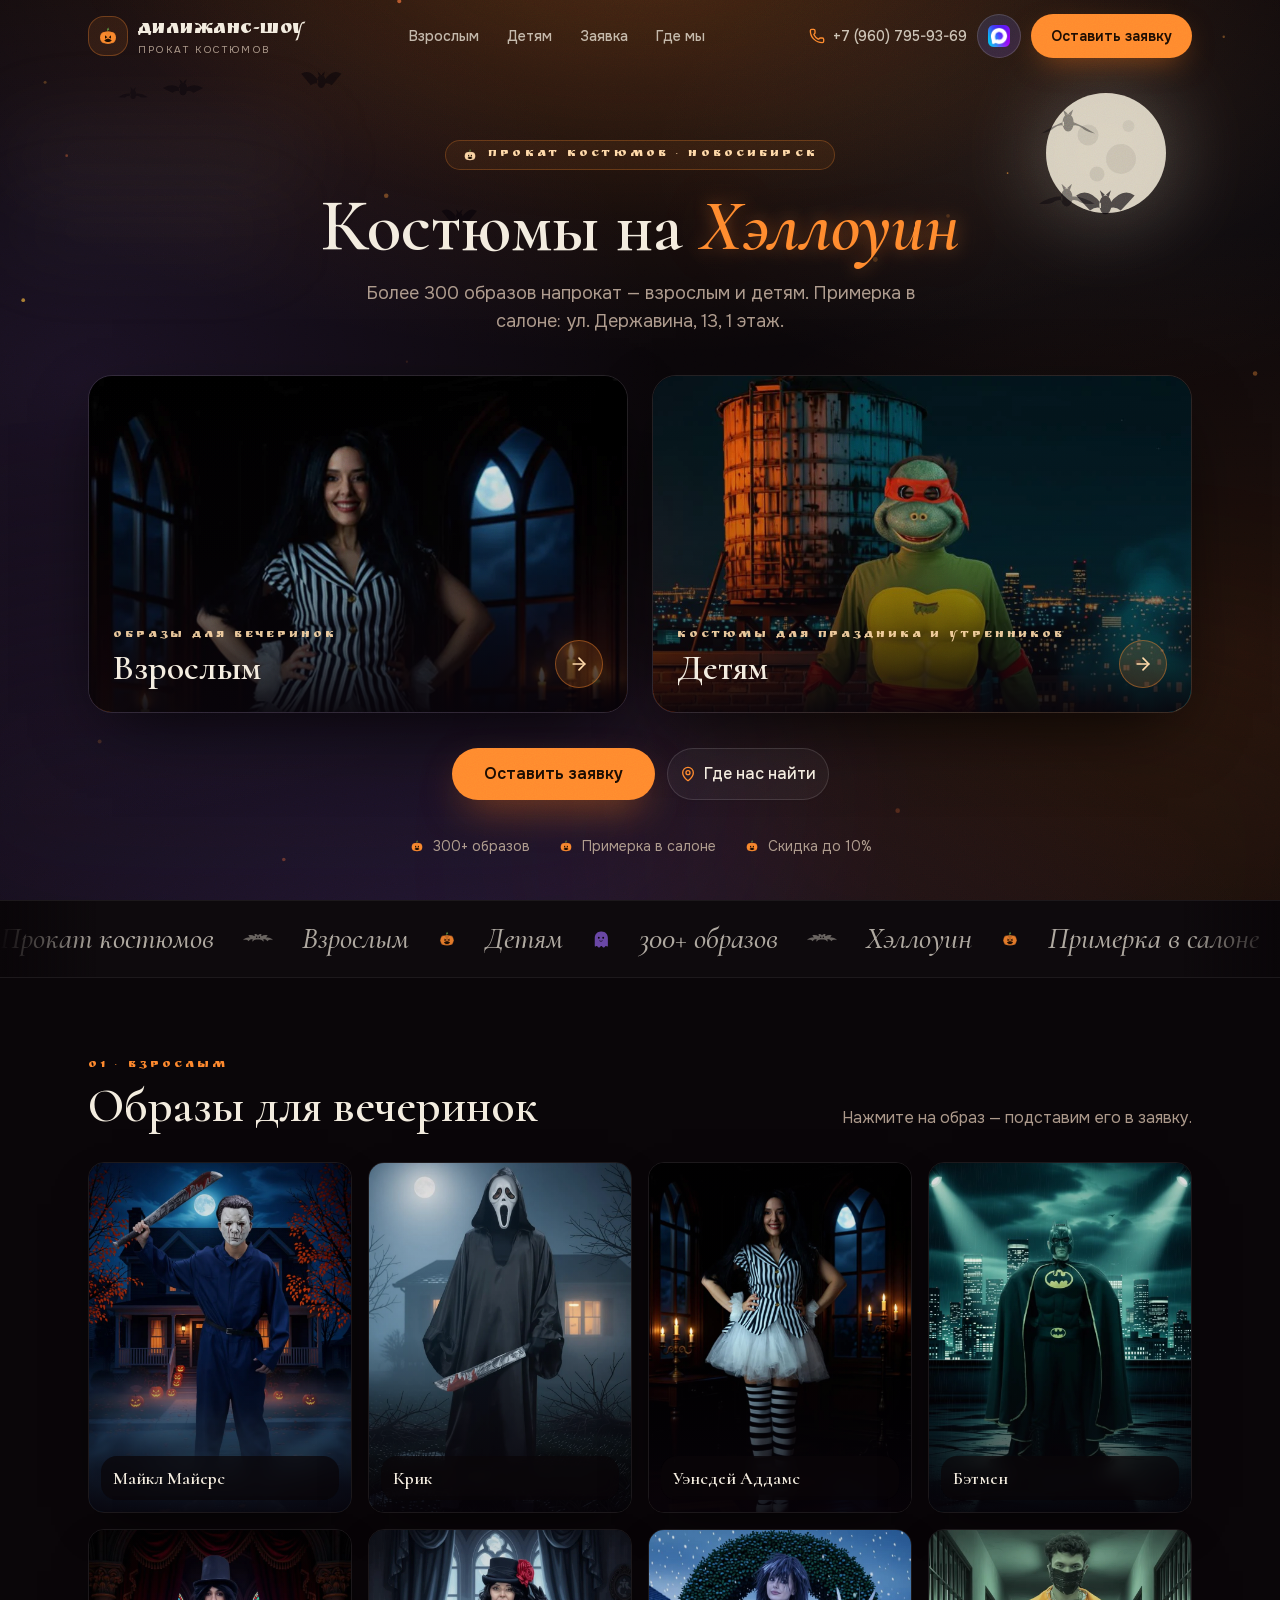
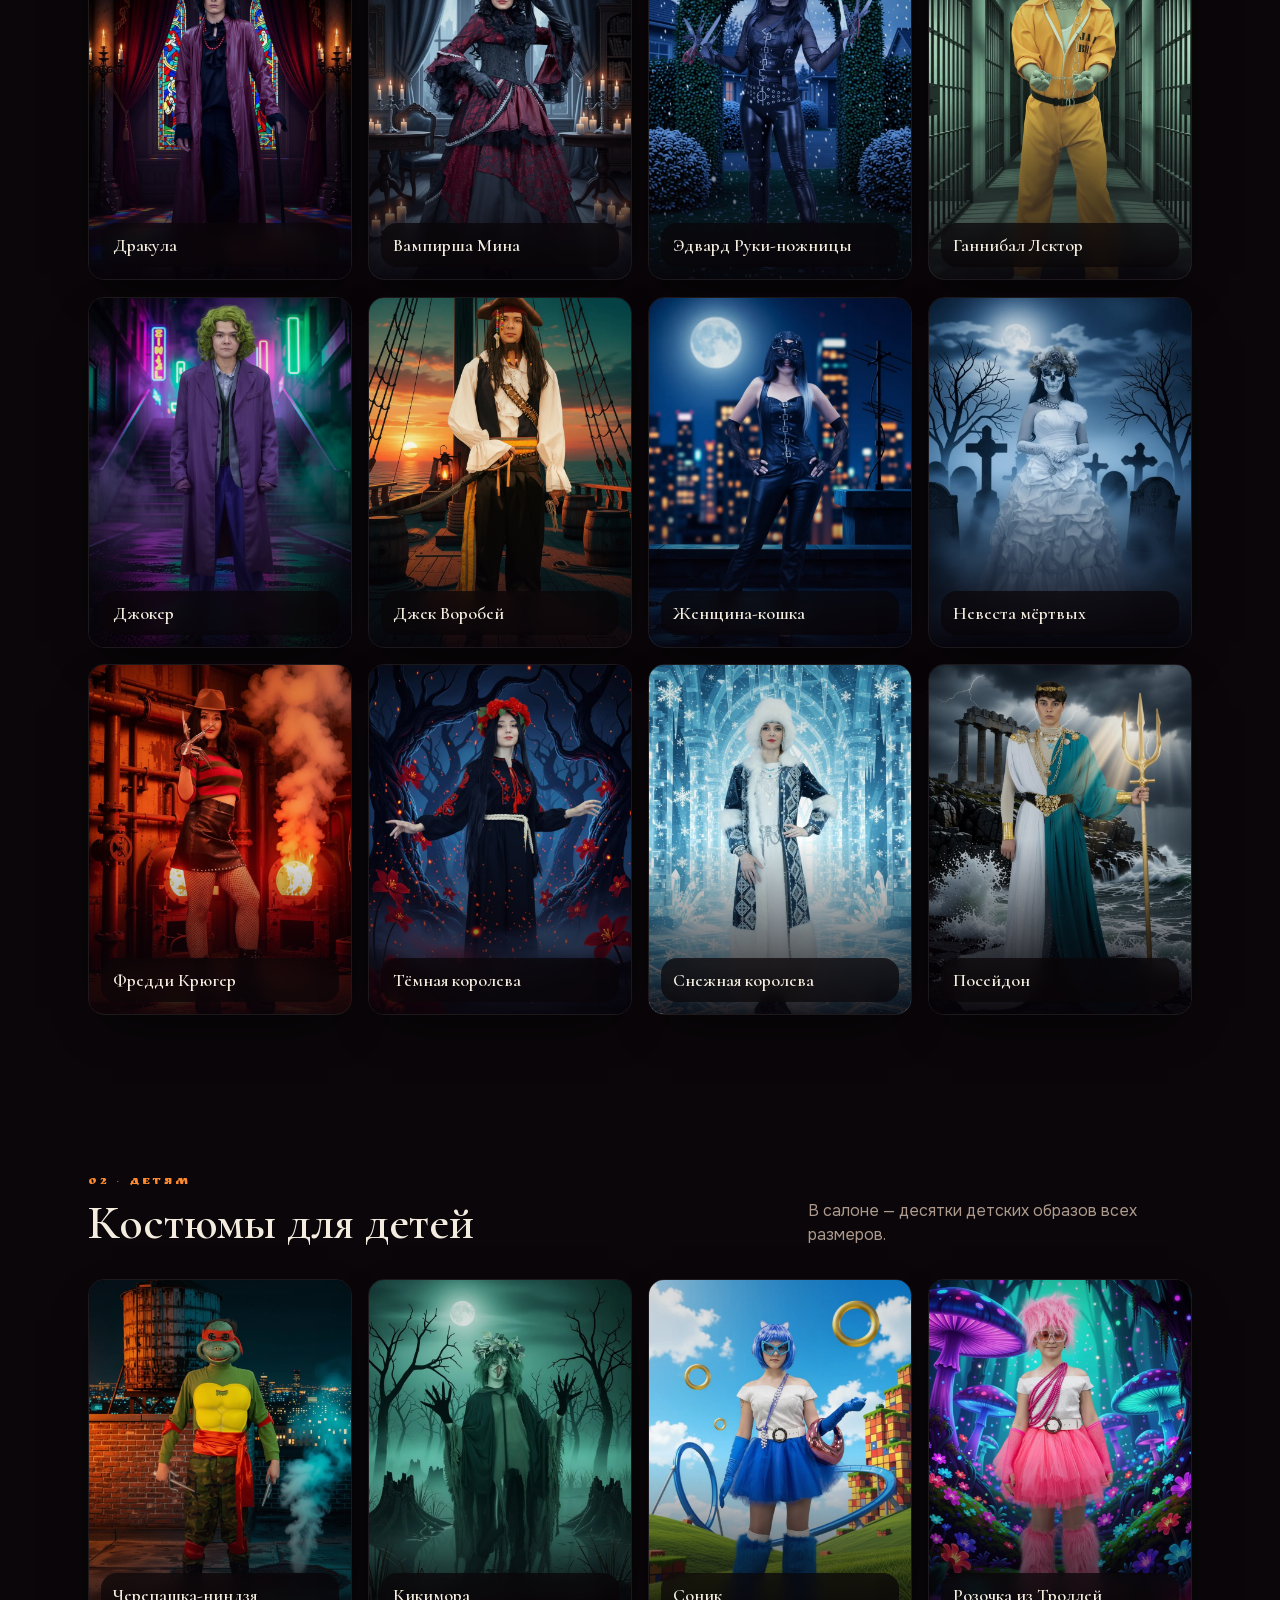
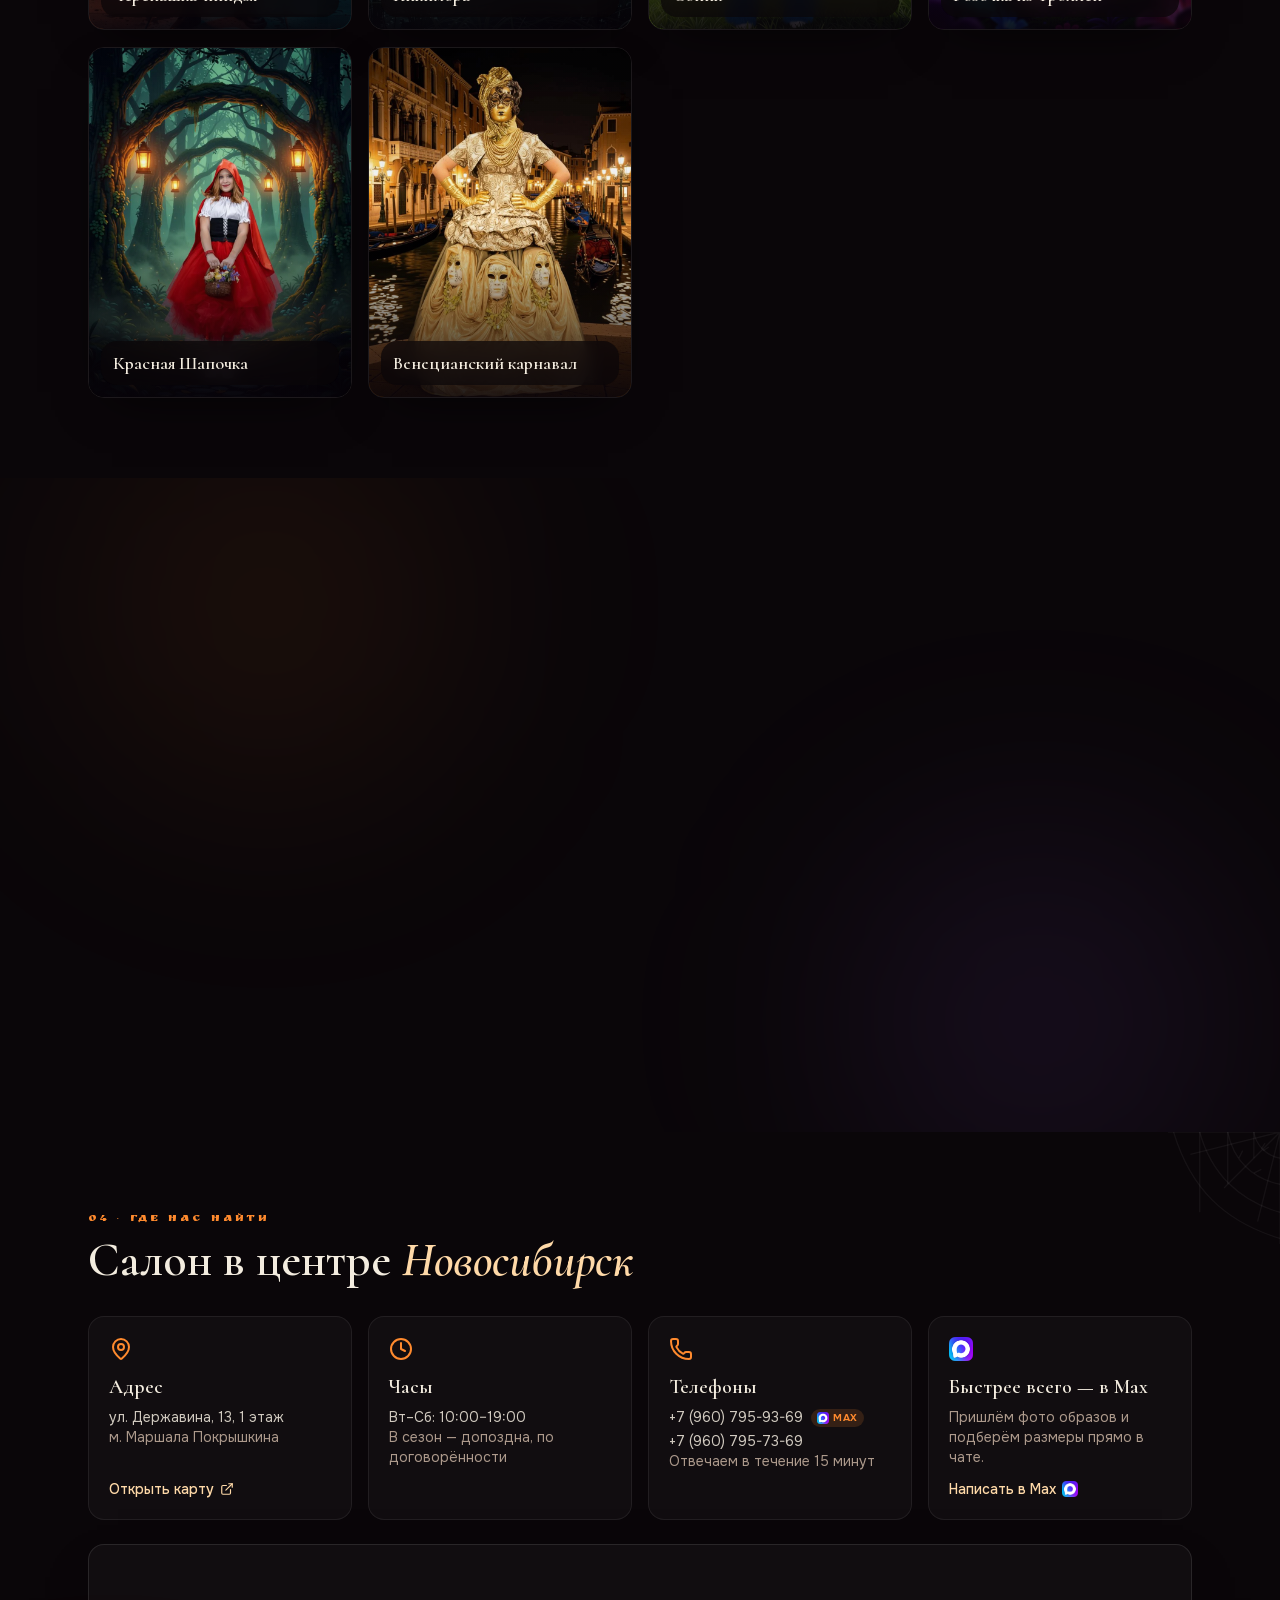
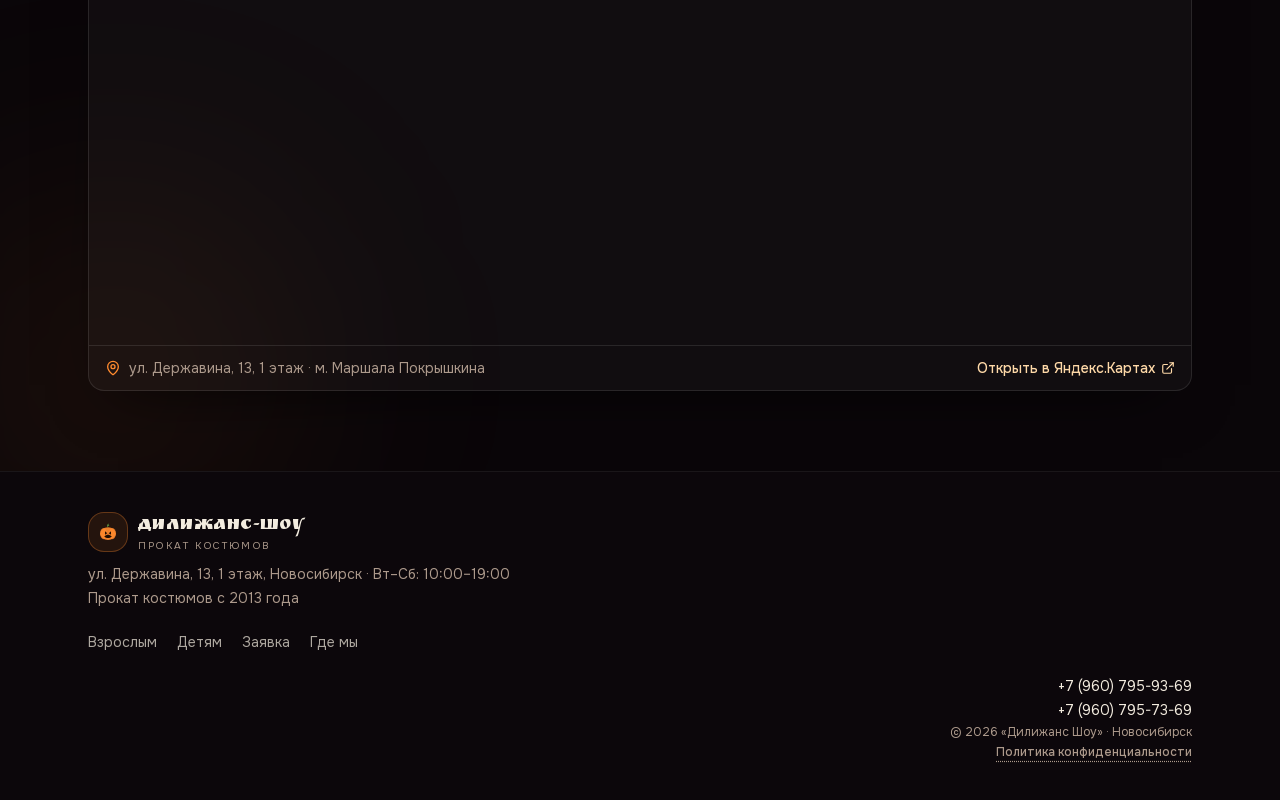
==== commit 04ceb241: "Add Yandex Metrika counter 113705962 with lead goals" ====
--- a/index.html
+++ b/index.html
@@ -1,4 +1,19 @@
-<!DOCTYPE html><!--Zjn8KCfHfhRcOv0STqMKJ--><html lang="ru" class="cormorant_fc472039-module__pg3DOq__variable onest_e6f3ff12-module__F7wlyG__variable ruslan_display_9d8dcbb5-module__bUNGJW__variable"><head><meta charSet="utf-8"/><meta name="viewport" content="width=device-width, initial-scale=1"/><link rel="preload" href="/_next/static/media/16d91c780434f2ce-s.p.b7df561f.woff2" as="font" crossorigin="" type="font/woff2"/><link rel="preload" href="/_next/static/media/33d604577f319f36-s.p.477e4fbf.woff2" as="font" crossorigin="" type="font/woff2"/><link rel="preload" href="/_next/static/media/40a3cfd5ccf07894-s.p.e6264139.woff2" as="font" crossorigin="" type="font/woff2"/><link rel="preload" href="/_next/static/media/61f83d1116c3c119-s.p.8bb7ebb8.woff2" as="font" crossorigin="" type="font/woff2"/><link rel="preload" href="/_next/static/media/8800dfc60902df36-s.p.d48c4d68.woff2" as="font" crossorigin="" type="font/woff2"/><link rel="preload" href="/_next/static/media/b27a2cd9989897de-s.p.f124efcd.woff2" as="font" crossorigin="" type="font/woff2"/><link rel="preload" href="/_next/static/media/daa29454a3e61cb2-s.p.ae97aa8d.woff2" as="font" crossorigin="" type="font/woff2"/><link rel="preload" href="/_next/static/media/f44276dc64e51acb-s.p.b097052a.woff2" as="font" crossorigin="" type="font/woff2"/><link rel="preload" as="image" href="/images/looks/a-wednesday.webp"/><link rel="preload" as="image" href="/images/looks/k-turtle.webp"/><link rel="preload" as="image" href="/images/looks/a-michael-myers.webp"/><link rel="preload" as="image" href="/images/looks/a-scream.webp"/><link rel="preload" as="image" href="/images/looks/a-batman.webp"/><link rel="preload" as="image" href="/images/looks/k-kikimora.webp"/><link rel="preload" as="image" href="/images/looks/k-sonic.webp"/><link rel="preload" as="image" href="/images/looks/k-trolls.webp"/><link rel="stylesheet" href="/_next/static/chunks/bb6c74bbae4929c9.css" data-precedence="next"/><link rel="stylesheet" href="/_next/static/chunks/7314df60d59f4e77.css" data-precedence="next"/><link rel="preload" as="script" fetchPriority="low" href="/_next/static/chunks/006f293584c8bf5d.js"/><script src="/_next/static/chunks/771dedee3f5e1621.js" async=""></script><script src="/_next/static/chunks/ba20b8ddbf3a8a3a.js" async=""></script><script src="/_next/static/chunks/turbopack-cd102cf6de589afe.js" async=""></script><script src="/_next/static/chunks/2f236954d6a65e12.js" async=""></script><script src="/_next/static/chunks/8f161a78fdf321c0.js" async=""></script><script src="/_next/static/chunks/019a1a316f00ce72.js" async=""></script><script src="/_next/static/chunks/661a8639adad37d6.js" async=""></script><script src="/_next/static/chunks/c5d50b346854eada.js" async=""></script><script src="/_next/static/chunks/9b93ed9217ad8c5b.js" async=""></script><meta name="next-size-adjust" content=""/><meta name="theme-color" content="#0a0609"/><title>Прокат костюмов на Хэллоуин в Новосибирске | Дилижанс Шоу</title><meta name="description" content="Прокат костюмов на Хэллоуин для детей и взрослых в Новосибирске: ведьмы, вампиры, призраки, тёмные сказки. 300+ образов, примерка в салоне на ул. Державина, 13. Пришлём варианты из каталога сразу, как получим заявку."/><meta name="keywords" content="прокат костюмов хэллоуин,костюмы на хэллоуин новосибирск,прокат карнавальных костюмов,костюм ведьмы напрокат,детские костюмы на хэллоуин,дилижанс шоу"/><meta name="robots" content="index, follow"/><meta property="og:title" content="Хэллоуин начинается с костюма — прокат «Дилижанс-Шоу»"/><meta property="og:description" content="300+ образов для детей и взрослых. Пришлём варианты из каталога сразу, как получим заявку. Примерка в салоне на Державина, 13."/><meta property="og:url" content="https://halloween.dilizhans-show.ru"/><meta property="og:site_name" content="Дилижанс-Шоу"/><meta property="og:locale" content="ru_RU"/><meta property="og:image" content="https://halloween.dilizhans-show.ru/images/og.png"/><meta property="og:image:width" content="1344"/><meta property="og:image:height" content="768"/><meta property="og:image:alt" content="Прокат костюмов на Хэллоуин — Дилижанс-Шоу"/><meta property="og:type" content="website"/><meta name="twitter:card" content="summary_large_image"/><meta name="twitter:title" content="Хэллоуин начинается с костюма — прокат «Дилижанс-Шоу»"/><meta name="twitter:description" content="300+ образов для детей и взрослых. Пришлём варианты из каталога сразу, как получим заявку. Примерка в салоне на Державина, 13."/><meta name="twitter:image" content="https://halloween.dilizhans-show.ru/images/og.png"/><meta name="twitter:image:width" content="1344"/><meta name="twitter:image:height" content="768"/><meta name="twitter:image:alt" content="Прокат костюмов на Хэллоуин — Дилижанс-Шоу"/><link rel="icon" href="/icon.svg?icon.854928e5.svg" sizes="any" type="image/svg+xml"/><link rel="apple-touch-icon" href="/apple-icon.png?apple-icon.a2e52417.png" sizes="180x180" type="image/png"/><script src="/_next/static/chunks/a6dad97d9634a72d.js" noModule=""></script></head><body class="antialiased bg-background text-foreground font-sans"><div hidden=""><!--$--><!--/$--></div><script>try{document.documentElement.classList.add('js')}catch(e){}</script><div aria-hidden="true" class="ambient-bg"></div><div class="flex min-h-screen flex-col"><div aria-hidden="true" class="fixed inset-x-0 top-0 z-[80] h-[2px] bg-transparent"><div class="scroll-progress h-full w-full bg-gradient-to-r from-pumpkin via-[#ff9a3d] to-violet shadow-[0_0_12px_rgba(255,138,46,0.5)]"></div></div><header class="fixed inset-x-0 top-0 z-[70] transition-all duration-500 bg-transparent"><div class="mx-auto flex h-[72px] w-full max-w-6xl items-center justify-between gap-4 px-4 sm:px-6"><a href="#top" class="group flex items-center gap-2.5" aria-label="Дилижанс-Шоу — на главную"><span class="relative grid h-10 w-10 shrink-0 place-items-center rounded-xl border border-pumpkin/30 bg-pumpkin/10 text-pumpkin transition-colors group-hover:border-pumpkin/50"><svg viewBox="0 0 64 64" aria-hidden="true" class="animate-pumpkin-glow h-6 w-6" fill="none" xmlns="http://www.w3.org/2000/svg"><ellipse cx="32" cy="36" rx="21" ry="17" fill="currentColor" opacity="0.92"></ellipse><ellipse cx="20" cy="36" rx="9" ry="15" fill="currentColor" opacity="0.7"></ellipse><ellipse cx="44" cy="36" rx="9" ry="15" fill="currentColor" opacity="0.7"></ellipse><path d="M30 19c-2-5 1-9 4-10-1 3 0 5 2 7-3 0-5 1-6 3z" fill="#5b8c3e"></path><path d="M24 30l6 5-6 4z" fill="#1c0d02"></path><path d="M40 30l-6 5 6 4z" fill="#1c0d02"></path><path d="M22 44c3-4 7-5 10-5s7 1 10 5c-3 3-7 4-10 4s-7-1-10-4z" fill="#1c0d02"></path></svg></span><span class="flex flex-col leading-none"><span class="font-accent text-lg tracking-wide text-bone">Дилижанс-Шоу</span><span class="text-[10px] uppercase tracking-[0.22em] text-muted-foreground">прокат костюмов</span></span></a><nav aria-label="Основная навигация" class="hidden items-center gap-7 lg:flex"><a href="#adults" class="link-underline text-sm font-medium text-foreground/75 transition-colors hover:text-pumpkin-soft">Взрослым</a><a href="#kids" class="link-underline text-sm font-medium text-foreground/75 transition-colors hover:text-pumpkin-soft">Детям</a><a href="#lead" class="link-underline text-sm font-medium text-foreground/75 transition-colors hover:text-pumpkin-soft">Заявка</a><a href="#contacts" class="link-underline text-sm font-medium text-foreground/75 transition-colors hover:text-pumpkin-soft">Где мы</a></nav><div class="flex items-center gap-2.5"><a href="tel:+79607959369" class="hidden items-center gap-2 text-sm font-medium text-foreground/80 transition-colors hover:text-pumpkin-soft xl:flex"><svg xmlns="http://www.w3.org/2000/svg" width="24" height="24" viewBox="0 0 24 24" fill="none" stroke="currentColor" stroke-width="2" stroke-linecap="round" stroke-linejoin="round" class="lucide lucide-phone h-4 w-4 text-pumpkin" aria-hidden="true"><path d="M13.832 16.568a1 1 0 0 0 1.213-.303l.355-.465A2 2 0 0 1 17 15h3a2 2 0 0 1 2 2v3a2 2 0 0 1-2 2A18 18 0 0 1 2 4a2 2 0 0 1 2-2h3a2 2 0 0 1 2 2v3a2 2 0 0 1-.8 1.6l-.468.351a1 1 0 0 0-.292 1.233 14 14 0 0 0 6.392 6.384"></path></svg>+7 (960) 795-93-69</a><a href="https://max.ru/u/f9LHodD0cOINDCzQkBOaFJyN4MfebJ9rcBgQtiuvgVA_gBvjc7akh2OldOE" target="_blank" rel="noopener noreferrer" aria-label="Написать в Max" class="hidden h-11 w-11 place-items-center rounded-full btn-max sm:grid"><img src="/images/max-icon.png" alt="" width="180" height="180" loading="lazy" decoding="async" draggable="false" class="block select-none h-5.5 w-5.5"/></a><a href="#lead" data-slot="button" class="items-center justify-center gap-2 whitespace-nowrap text-sm transition-all disabled:pointer-events-none disabled:opacity-50 [&amp;_svg]:pointer-events-none [&amp;_svg:not([class*=&#x27;size-&#x27;])]:size-4 shrink-0 [&amp;_svg]:shrink-0 outline-none focus-visible:border-ring focus-visible:ring-ring/50 focus-visible:ring-[3px] aria-invalid:ring-destructive/20 dark:aria-invalid:ring-destructive/40 aria-invalid:border-destructive py-2 has-[&gt;svg]:px-3 hidden h-11 rounded-full bg-pumpkin px-5 font-semibold text-primary-foreground shadow-[0_10px_30px_-10px_rgba(255,122,26,0.55)] hover:bg-[#ff9440] sm:inline-flex">Оставить заявку</a><button data-slot="sheet-trigger" class="items-center justify-center gap-2 whitespace-nowrap text-sm font-medium transition-all disabled:pointer-events-none disabled:opacity-50 [&amp;_svg]:pointer-events-none [&amp;_svg:not([class*=&#x27;size-&#x27;])]:size-4 shrink-0 [&amp;_svg]:shrink-0 outline-none focus-visible:border-ring focus-visible:ring-ring/50 focus-visible:ring-[3px] aria-invalid:ring-destructive/20 dark:aria-invalid:ring-destructive/40 aria-invalid:border-destructive border shadow-xs dark:bg-input/30 dark:border-input dark:hover:bg-input/50 size-9 grid h-11 w-11 place-items-center rounded-full border-white/10 bg-white/[0.04] text-bone hover:bg-white/[0.09] hover:text-pumpkin-soft lg:hidden" aria-label="Открыть меню" type="button" aria-haspopup="dialog" aria-expanded="false" aria-controls="radix-_R_16innb_" data-state="closed"><svg xmlns="http://www.w3.org/2000/svg" width="24" height="24" viewBox="0 0 24 24" fill="none" stroke="currentColor" stroke-width="2" stroke-linecap="round" stroke-linejoin="round" class="lucide lucide-menu h-5 w-5" aria-hidden="true"><path d="M4 12h16"></path><path d="M4 18h16"></path><path d="M4 6h16"></path></svg></button></div></div></header><main class="flex-1"><section id="top" class="relative flex min-h-[100svh] flex-col overflow-hidden" aria-label="Прокат костюмов на Хэллоуин"><div aria-hidden="true" class="pointer-events-none absolute inset-0"><div class="absolute inset-0 bg-[radial-gradient(ellipse_75%_55%_at_50%_-8%,rgba(255,138,46,0.13),transparent_60%)]"></div><svg viewBox="0 0 96 96" aria-hidden="true" class="absolute right-[4%] top-[7%] h-16 w-16 animate-float-slow text-moon/90 drop-shadow-[0_0_44px_rgba(233,226,207,0.35)] md:right-[8%] md:top-[9%] md:h-36 md:w-36" xmlns="http://www.w3.org/2000/svg"><circle cx="48" cy="48" r="40" fill="currentColor"></circle><circle cx="36" cy="36" r="7" fill="#000" opacity="0.08"></circle><circle cx="58" cy="52" r="10" fill="#000" opacity="0.07"></circle><circle cx="42" cy="62" r="5" fill="#000" opacity="0.08"></circle><circle cx="63" cy="30" r="4" fill="#000" opacity="0.06"></circle></svg><div class="animate-cloud absolute left-0 top-[13%] h-14 w-52 rounded-full bg-[#c9bdae]/[0.05] blur-2xl md:h-20 md:w-80"></div><div class="animate-cloud-2 absolute left-0 top-[22%] h-12 w-44 rounded-full bg-[#c9bdae]/[0.04] blur-2xl md:h-16 md:w-72"></div><div class="animate-fog absolute bottom-[-12%] left-[-14%] h-[46%] w-[76%] rounded-full bg-violet/[0.07] blur-[100px]"></div><div class="animate-fog-slow absolute bottom-[-16%] right-[-10%] h-[42%] w-[64%] rounded-full bg-pumpkin/[0.06] blur-[110px]"></div><canvas aria-hidden="true" class="absolute inset-x-0 top-0 h-[46%] w-full"></canvas><canvas aria-hidden="true" class="absolute inset-0 h-full w-full"></canvas><div class="grain absolute inset-0"></div></div><div class="relative mx-auto flex w-full max-w-6xl flex-1 flex-col justify-center px-4 pb-8 pt-28 sm:px-6 md:pt-32"><div data-reveal="" style="--reveal-delay:0ms" class="text-center"><p class="inline-flex items-center gap-2.5 rounded-full border border-pumpkin/25 bg-pumpkin/[0.07] px-4 py-1.5 text-center font-accent text-[10px] uppercase tracking-[0.2em] text-pumpkin-soft sm:text-xs sm:tracking-[0.26em]"><svg viewBox="0 0 64 64" aria-hidden="true" class="animate-pumpkin-glow h-4 w-4" fill="none" xmlns="http://www.w3.org/2000/svg"><ellipse cx="32" cy="36" rx="21" ry="17" fill="currentColor" opacity="0.92"></ellipse><ellipse cx="20" cy="36" rx="9" ry="15" fill="currentColor" opacity="0.7"></ellipse><ellipse cx="44" cy="36" rx="9" ry="15" fill="currentColor" opacity="0.7"></ellipse><path d="M30 19c-2-5 1-9 4-10-1 3 0 5 2 7-3 0-5 1-6 3z" fill="#5b8c3e"></path><path d="M24 30l6 5-6 4z" fill="#1c0d02"></path><path d="M40 30l-6 5 6 4z" fill="#1c0d02"></path><path d="M22 44c3-4 7-5 10-5s7 1 10 5c-3 3-7 4-10 4s-7-1-10-4z" fill="#1c0d02"></path></svg>Прокат костюмов · <!-- -->Новосибирск</p><h1 class="mx-auto mt-5 max-w-3xl font-display text-[2.65rem] font-semibold leading-[1.02] text-bone sm:text-6xl md:text-7xl">Костюмы на <span class="flicker italic text-pumpkin text-glow-pumpkin">Хэллоуин</span></h1><p class="mx-auto mt-4 max-w-xl text-base text-muted-foreground sm:text-lg">Более 300 образов напрокат — взрослым и детям. Примерка в салоне: <!-- -->ул. Державина, 13, 1 этаж<!-- -->.</p></div><div class="mt-8 grid grid-cols-2 gap-3 sm:gap-4 md:mt-10 lg:gap-6"><div data-reveal="" style="--reveal-delay:0ms" class=""><a href="#adults" class="group relative block aspect-[3/4] overflow-hidden rounded-2xl border border-white/10 shadow-[0_24px_70px_-24px_rgba(0,0,0,0.9)] transition-all duration-500 hover:border-pumpkin/40 hover:shadow-[0_24px_80px_-20px_rgba(255,122,26,0.35)] sm:aspect-[4/3] md:rounded-3xl lg:aspect-[16/10]" aria-label="Взрослым — смотреть образы"><img src="/images/looks/a-wednesday.webp" alt="Взрослые хэллоуинские костюмы — Уэнсдей в тёмной студии" class="absolute inset-0 h-full w-full object-cover object-top transition-transform duration-700 group-hover:scale-[1.045]" loading="eager"/><div aria-hidden="true" class="absolute inset-0 bg-gradient-to-t from-[#070309]/95 via-[#070309]/25 to-transparent"></div><div aria-hidden="true" class="absolute inset-x-0 bottom-0 h-1/3 bg-gradient-to-t from-pumpkin/15 to-transparent opacity-0 transition-opacity duration-500 group-hover:opacity-100"></div><div class="absolute inset-x-0 bottom-0 flex items-end justify-between gap-2 p-4 sm:p-6"><div><p class="hidden font-accent text-[10px] uppercase tracking-[0.24em] text-pumpkin-soft/90 sm:block sm:text-xs">образы для вечеринок</p><p class="mt-1 font-display text-2xl font-semibold text-bone sm:text-4xl">Взрослым</p></div><span class="grid h-9 w-9 shrink-0 place-items-center rounded-full border border-pumpkin/40 bg-pumpkin/15 text-pumpkin-soft transition-all duration-300 group-hover:translate-x-1 group-hover:bg-pumpkin group-hover:text-primary-foreground sm:h-12 sm:w-12"><svg xmlns="http://www.w3.org/2000/svg" width="24" height="24" viewBox="0 0 24 24" fill="none" stroke="currentColor" stroke-width="2" stroke-linecap="round" stroke-linejoin="round" class="lucide lucide-arrow-right h-4 w-4 sm:h-5 sm:w-5" aria-hidden="true"><path d="M5 12h14"></path><path d="m12 5 7 7-7 7"></path></svg></span></div></a></div><div data-reveal="" style="--reveal-delay:120ms" class=""><a href="#kids" class="group relative block aspect-[3/4] overflow-hidden rounded-2xl border border-white/10 shadow-[0_24px_70px_-24px_rgba(0,0,0,0.9)] transition-all duration-500 hover:border-pumpkin/40 hover:shadow-[0_24px_80px_-20px_rgba(255,122,26,0.35)] sm:aspect-[4/3] md:rounded-3xl lg:aspect-[16/10]" aria-label="Детям — смотреть образы"><img src="/images/looks/k-turtle.webp" alt="Детский костюм черепашки-ниндзя в тёмной студии" class="absolute inset-0 h-full w-full object-cover object-top transition-transform duration-700 group-hover:scale-[1.045]" loading="eager"/><div aria-hidden="true" class="absolute inset-0 bg-gradient-to-t from-[#070309]/95 via-[#070309]/25 to-transparent"></div><div aria-hidden="true" class="absolute inset-x-0 bottom-0 h-1/3 bg-gradient-to-t from-pumpkin/15 to-transparent opacity-0 transition-opacity duration-500 group-hover:opacity-100"></div><div class="absolute inset-x-0 bottom-0 flex items-end justify-between gap-2 p-4 sm:p-6"><div><p class="hidden font-accent text-[10px] uppercase tracking-[0.24em] text-pumpkin-soft/90 sm:block sm:text-xs">костюмы для праздника и утренников</p><p class="mt-1 font-display text-2xl font-semibold text-bone sm:text-4xl">Детям</p></div><span class="grid h-9 w-9 shrink-0 place-items-center rounded-full border border-pumpkin/40 bg-pumpkin/15 text-pumpkin-soft transition-all duration-300 group-hover:translate-x-1 group-hover:bg-pumpkin group-hover:text-primary-foreground sm:h-12 sm:w-12"><svg xmlns="http://www.w3.org/2000/svg" width="24" height="24" viewBox="0 0 24 24" fill="none" stroke="currentColor" stroke-width="2" stroke-linecap="round" stroke-linejoin="round" class="lucide lucide-arrow-right h-4 w-4 sm:h-5 sm:w-5" aria-hidden="true"><path d="M5 12h14"></path><path d="m12 5 7 7-7 7"></path></svg></span></div></a></div></div><div data-reveal="" style="--reveal-delay:260ms" class="mt-7 flex flex-col items-center justify-center gap-3 sm:flex-row md:mt-9"><a href="#lead" data-slot="button" class="inline-flex items-center justify-center gap-2 whitespace-nowrap transition-all disabled:pointer-events-none disabled:opacity-50 [&amp;_svg]:pointer-events-none [&amp;_svg:not([class*=&#x27;size-&#x27;])]:size-4 shrink-0 [&amp;_svg]:shrink-0 outline-none focus-visible:border-ring focus-visible:ring-ring/50 focus-visible:ring-[3px] aria-invalid:ring-destructive/20 dark:aria-invalid:ring-destructive/40 aria-invalid:border-destructive py-2 has-[&gt;svg]:px-3 h-13 w-full rounded-full bg-pumpkin px-8 text-base font-semibold text-primary-foreground shadow-[0_16px_40px_-12px_rgba(255,122,26,0.55)] hover:bg-[#ff9440] sm:w-auto">Оставить заявку</a><a href="#contacts" data-slot="button" class="inline-flex items-center justify-center gap-2 whitespace-nowrap font-medium transition-all disabled:pointer-events-none disabled:opacity-50 [&amp;_svg]:pointer-events-none [&amp;_svg:not([class*=&#x27;size-&#x27;])]:size-4 shrink-0 [&amp;_svg]:shrink-0 outline-none focus-visible:border-ring focus-visible:ring-ring/50 focus-visible:ring-[3px] aria-invalid:ring-destructive/20 dark:aria-invalid:ring-destructive/40 aria-invalid:border-destructive border shadow-xs hover:text-accent-foreground dark:bg-input/30 dark:border-input dark:hover:bg-input/50 py-2 has-[&gt;svg]:px-3 h-13 w-full rounded-full border-white/12 bg-white/[0.04] px-7 text-base text-bone hover:bg-white/[0.09] sm:w-auto"><svg xmlns="http://www.w3.org/2000/svg" width="24" height="24" viewBox="0 0 24 24" fill="none" stroke="currentColor" stroke-width="2" stroke-linecap="round" stroke-linejoin="round" class="lucide lucide-map-pin h-5 w-5 text-pumpkin" aria-hidden="true"><path d="M20 10c0 4.993-5.539 10.193-7.399 11.799a1 1 0 0 1-1.202 0C9.539 20.193 4 14.993 4 10a8 8 0 0 1 16 0"></path><circle cx="12" cy="10" r="3"></circle></svg>Где нас найти</a></div><div data-reveal="" style="--reveal-delay:340ms" class=""><ul class="mx-auto mt-7 flex max-w-2xl flex-wrap items-center justify-center gap-x-7 gap-y-2 text-sm text-muted-foreground md:mt-9" aria-label="Коротко о нас"><li class="flex items-center gap-2"><svg viewBox="0 0 64 64" aria-hidden="true" class="h-4 w-4 text-pumpkin" fill="none" xmlns="http://www.w3.org/2000/svg"><ellipse cx="32" cy="36" rx="21" ry="17" fill="currentColor" opacity="0.92"></ellipse><ellipse cx="20" cy="36" rx="9" ry="15" fill="currentColor" opacity="0.7"></ellipse><ellipse cx="44" cy="36" rx="9" ry="15" fill="currentColor" opacity="0.7"></ellipse><path d="M30 19c-2-5 1-9 4-10-1 3 0 5 2 7-3 0-5 1-6 3z" fill="#5b8c3e"></path><path d="M24 30l6 5-6 4z" fill="#1c0d02"></path><path d="M40 30l-6 5 6 4z" fill="#1c0d02"></path><path d="M22 44c3-4 7-5 10-5s7 1 10 5c-3 3-7 4-10 4s-7-1-10-4z" fill="#1c0d02"></path></svg>300+ образов</li><li class="flex items-center gap-2"><svg viewBox="0 0 64 64" aria-hidden="true" class="h-4 w-4 text-pumpkin" fill="none" xmlns="http://www.w3.org/2000/svg"><ellipse cx="32" cy="36" rx="21" ry="17" fill="currentColor" opacity="0.92"></ellipse><ellipse cx="20" cy="36" rx="9" ry="15" fill="currentColor" opacity="0.7"></ellipse><ellipse cx="44" cy="36" rx="9" ry="15" fill="currentColor" opacity="0.7"></ellipse><path d="M30 19c-2-5 1-9 4-10-1 3 0 5 2 7-3 0-5 1-6 3z" fill="#5b8c3e"></path><path d="M24 30l6 5-6 4z" fill="#1c0d02"></path><path d="M40 30l-6 5 6 4z" fill="#1c0d02"></path><path d="M22 44c3-4 7-5 10-5s7 1 10 5c-3 3-7 4-10 4s-7-1-10-4z" fill="#1c0d02"></path></svg>Примерка в салоне</li><li class="flex items-center gap-2"><svg viewBox="0 0 64 64" aria-hidden="true" class="h-4 w-4 text-pumpkin" fill="none" xmlns="http://www.w3.org/2000/svg"><ellipse cx="32" cy="36" rx="21" ry="17" fill="currentColor" opacity="0.92"></ellipse><ellipse cx="20" cy="36" rx="9" ry="15" fill="currentColor" opacity="0.7"></ellipse><ellipse cx="44" cy="36" rx="9" ry="15" fill="currentColor" opacity="0.7"></ellipse><path d="M30 19c-2-5 1-9 4-10-1 3 0 5 2 7-3 0-5 1-6 3z" fill="#5b8c3e"></path><path d="M24 30l6 5-6 4z" fill="#1c0d02"></path><path d="M40 30l-6 5 6 4z" fill="#1c0d02"></path><path d="M22 44c3-4 7-5 10-5s7 1 10 5c-3 3-7 4-10 4s-7-1-10-4z" fill="#1c0d02"></path></svg>Скидка до 10%</li></ul></div></div></section><div class="marquee-paused relative overflow-hidden border-y border-white/[0.06] bg-white/[0.02] py-5"><div class="animate-marquee flex w-max"><div aria-hidden="false" class="flex w-max shrink-0 items-center"><span class="flex items-center"><span class="font-display text-2xl font-medium italic text-bone/70 sm:text-3xl">Прокат костюмов</span><svg viewBox="0 0 72 36" aria-hidden="true" class="mx-7 h-4 w-8 text-foreground/40" fill="currentColor" xmlns="http://www.w3.org/2000/svg"><path d="M36 10c-2-3-5-4-8-3 1 2 1 4 0 5-4-3-9-4-14-2 2 1 3 3 3 5-6-1-11 1-15 6 5-2 10-1 13 2 2-3 5-5 9-5-1 2-1 4 0 6 2-3 5-5 8-5h8c3 0 6 2 8 5 1-2 1-4 0-6 4 0 7 2 9 5 3-3 8-4 13-2-4-5-9-7-15-6 0-2 1-4 3-5-5-2-10-1-14 2-1-1-1-3 0-5-3-1-6 0-8 3z"></path><circle cx="33" cy="14" r="1.6" fill="#0a0609"></circle><circle cx="39" cy="14" r="1.6" fill="#0a0609"></circle></svg></span><span class="flex items-center"><span class="font-display text-2xl font-medium italic text-bone/70 sm:text-3xl">Взрослым</span><svg viewBox="0 0 64 64" aria-hidden="true" class="mx-7 h-5 w-5 text-pumpkin/80" fill="none" xmlns="http://www.w3.org/2000/svg"><ellipse cx="32" cy="36" rx="21" ry="17" fill="currentColor" opacity="0.92"></ellipse><ellipse cx="20" cy="36" rx="9" ry="15" fill="currentColor" opacity="0.7"></ellipse><ellipse cx="44" cy="36" rx="9" ry="15" fill="currentColor" opacity="0.7"></ellipse><path d="M30 19c-2-5 1-9 4-10-1 3 0 5 2 7-3 0-5 1-6 3z" fill="#5b8c3e"></path><path d="M24 30l6 5-6 4z" fill="#1c0d02"></path><path d="M40 30l-6 5 6 4z" fill="#1c0d02"></path><path d="M22 44c3-4 7-5 10-5s7 1 10 5c-3 3-7 4-10 4s-7-1-10-4z" fill="#1c0d02"></path></svg></span><span class="flex items-center"><span class="font-display text-2xl font-medium italic text-bone/70 sm:text-3xl">Детям</span><svg viewBox="0 0 64 64" aria-hidden="true" class="mx-7 h-5 w-5 text-violet/70" fill="none" xmlns="http://www.w3.org/2000/svg"><path d="M32 8c-12 0-20 9-20 21v25c0 2 2.4 3 4 1.5 1.2-1.1 2.8-1.1 4 0l3 2.7c1.4 1.2 3.6 1.2 5 0l3-2.7c1.2-1.1 2.8-1.1 4 0l3 2.7c1.4 1.2 3.6 1.2 5 0l3-2.7c1.2-1.1 2.8-1.1 4 0 1.6 1.5 4 .5 4-1.5V29c0-12-8-21-20-21z" fill="currentColor" opacity="0.9"></path><circle cx="25" cy="28" r="3" fill="#0a0609"></circle><circle cx="39" cy="28" r="3" fill="#0a0609"></circle><path d="M28 38c2.6 2 5.4 2 8 0" stroke="#0a0609" stroke-width="2.4" stroke-linecap="round"></path></svg></span><span class="flex items-center"><span class="font-display text-2xl font-medium italic text-bone/70 sm:text-3xl">300+ образов</span><svg viewBox="0 0 72 36" aria-hidden="true" class="mx-7 h-4 w-8 text-foreground/40" fill="currentColor" xmlns="http://www.w3.org/2000/svg"><path d="M36 10c-2-3-5-4-8-3 1 2 1 4 0 5-4-3-9-4-14-2 2 1 3 3 3 5-6-1-11 1-15 6 5-2 10-1 13 2 2-3 5-5 9-5-1 2-1 4 0 6 2-3 5-5 8-5h8c3 0 6 2 8 5 1-2 1-4 0-6 4 0 7 2 9 5 3-3 8-4 13-2-4-5-9-7-15-6 0-2 1-4 3-5-5-2-10-1-14 2-1-1-1-3 0-5-3-1-6 0-8 3z"></path><circle cx="33" cy="14" r="1.6" fill="#0a0609"></circle><circle cx="39" cy="14" r="1.6" fill="#0a0609"></circle></svg></span><span class="flex items-center"><span class="font-display text-2xl font-medium italic text-bone/70 sm:text-3xl">Хэллоуин</span><svg viewBox="0 0 64 64" aria-hidden="true" class="mx-7 h-5 w-5 text-pumpkin/80" fill="none" xmlns="http://www.w3.org/2000/svg"><ellipse cx="32" cy="36" rx="21" ry="17" fill="currentColor" opacity="0.92"></ellipse><ellipse cx="20" cy="36" rx="9" ry="15" fill="currentColor" opacity="0.7"></ellipse><ellipse cx="44" cy="36" rx="9" ry="15" fill="currentColor" opacity="0.7"></ellipse><path d="M30 19c-2-5 1-9 4-10-1 3 0 5 2 7-3 0-5 1-6 3z" fill="#5b8c3e"></path><path d="M24 30l6 5-6 4z" fill="#1c0d02"></path><path d="M40 30l-6 5 6 4z" fill="#1c0d02"></path><path d="M22 44c3-4 7-5 10-5s7 1 10 5c-3 3-7 4-10 4s-7-1-10-4z" fill="#1c0d02"></path></svg></span><span class="flex items-center"><span class="font-display text-2xl font-medium italic text-bone/70 sm:text-3xl">Примерка в салоне</span><svg viewBox="0 0 64 64" aria-hidden="true" class="mx-7 h-5 w-5 text-violet/70" fill="none" xmlns="http://www.w3.org/2000/svg"><path d="M32 8c-12 0-20 9-20 21v25c0 2 2.4 3 4 1.5 1.2-1.1 2.8-1.1 4 0l3 2.7c1.4 1.2 3.6 1.2 5 0l3-2.7c1.2-1.1 2.8-1.1 4 0l3 2.7c1.4 1.2 3.6 1.2 5 0l3-2.7c1.2-1.1 2.8-1.1 4 0 1.6 1.5 4 .5 4-1.5V29c0-12-8-21-20-21z" fill="currentColor" opacity="0.9"></path><circle cx="25" cy="28" r="3" fill="#0a0609"></circle><circle cx="39" cy="28" r="3" fill="#0a0609"></circle><path d="M28 38c2.6 2 5.4 2 8 0" stroke="#0a0609" stroke-width="2.4" stroke-linecap="round"></path></svg></span><span class="flex items-center"><span class="font-display text-2xl font-medium italic text-bone/70 sm:text-3xl">Бронь заранее</span><svg viewBox="0 0 72 36" aria-hidden="true" class="mx-7 h-4 w-8 text-foreground/40" fill="currentColor" xmlns="http://www.w3.org/2000/svg"><path d="M36 10c-2-3-5-4-8-3 1 2 1 4 0 5-4-3-9-4-14-2 2 1 3 3 3 5-6-1-11 1-15 6 5-2 10-1 13 2 2-3 5-5 9-5-1 2-1 4 0 6 2-3 5-5 8-5h8c3 0 6 2 8 5 1-2 1-4 0-6 4 0 7 2 9 5 3-3 8-4 13-2-4-5-9-7-15-6 0-2 1-4 3-5-5-2-10-1-14 2-1-1-1-3 0-5-3-1-6 0-8 3z"></path><circle cx="33" cy="14" r="1.6" fill="#0a0609"></circle><circle cx="39" cy="14" r="1.6" fill="#0a0609"></circle></svg></span></div><div aria-hidden="true" class="flex w-max shrink-0 items-center"><span class="flex items-center"><span class="font-display text-2xl font-medium italic text-bone/70 sm:text-3xl">Прокат костюмов</span><svg viewBox="0 0 72 36" aria-hidden="true" class="mx-7 h-4 w-8 text-foreground/40" fill="currentColor" xmlns="http://www.w3.org/2000/svg"><path d="M36 10c-2-3-5-4-8-3 1 2 1 4 0 5-4-3-9-4-14-2 2 1 3 3 3 5-6-1-11 1-15 6 5-2 10-1 13 2 2-3 5-5 9-5-1 2-1 4 0 6 2-3 5-5 8-5h8c3 0 6 2 8 5 1-2 1-4 0-6 4 0 7 2 9 5 3-3 8-4 13-2-4-5-9-7-15-6 0-2 1-4 3-5-5-2-10-1-14 2-1-1-1-3 0-5-3-1-6 0-8 3z"></path><circle cx="33" cy="14" r="1.6" fill="#0a0609"></circle><circle cx="39" cy="14" r="1.6" fill="#0a0609"></circle></svg></span><span class="flex items-center"><span class="font-display text-2xl font-medium italic text-bone/70 sm:text-3xl">Взрослым</span><svg viewBox="0 0 64 64" aria-hidden="true" class="mx-7 h-5 w-5 text-pumpkin/80" fill="none" xmlns="http://www.w3.org/2000/svg"><ellipse cx="32" cy="36" rx="21" ry="17" fill="currentColor" opacity="0.92"></ellipse><ellipse cx="20" cy="36" rx="9" ry="15" fill="currentColor" opacity="0.7"></ellipse><ellipse cx="44" cy="36" rx="9" ry="15" fill="currentColor" opacity="0.7"></ellipse><path d="M30 19c-2-5 1-9 4-10-1 3 0 5 2 7-3 0-5 1-6 3z" fill="#5b8c3e"></path><path d="M24 30l6 5-6 4z" fill="#1c0d02"></path><path d="M40 30l-6 5 6 4z" fill="#1c0d02"></path><path d="M22 44c3-4 7-5 10-5s7 1 10 5c-3 3-7 4-10 4s-7-1-10-4z" fill="#1c0d02"></path></svg></span><span class="flex items-center"><span class="font-display text-2xl font-medium italic text-bone/70 sm:text-3xl">Детям</span><svg viewBox="0 0 64 64" aria-hidden="true" class="mx-7 h-5 w-5 text-violet/70" fill="none" xmlns="http://www.w3.org/2000/svg"><path d="M32 8c-12 0-20 9-20 21v25c0 2 2.4 3 4 1.5 1.2-1.1 2.8-1.1 4 0l3 2.7c1.4 1.2 3.6 1.2 5 0l3-2.7c1.2-1.1 2.8-1.1 4 0l3 2.7c1.4 1.2 3.6 1.2 5 0l3-2.7c1.2-1.1 2.8-1.1 4 0 1.6 1.5 4 .5 4-1.5V29c0-12-8-21-20-21z" fill="currentColor" opacity="0.9"></path><circle cx="25" cy="28" r="3" fill="#0a0609"></circle><circle cx="39" cy="28" r="3" fill="#0a0609"></circle><path d="M28 38c2.6 2 5.4 2 8 0" stroke="#0a0609" stroke-width="2.4" stroke-linecap="round"></path></svg></span><span class="flex items-center"><span class="font-display text-2xl font-medium italic text-bone/70 sm:text-3xl">300+ образов</span><svg viewBox="0 0 72 36" aria-hidden="true" class="mx-7 h-4 w-8 text-foreground/40" fill="currentColor" xmlns="http://www.w3.org/2000/svg"><path d="M36 10c-2-3-5-4-8-3 1 2 1 4 0 5-4-3-9-4-14-2 2 1 3 3 3 5-6-1-11 1-15 6 5-2 10-1 13 2 2-3 5-5 9-5-1 2-1 4 0 6 2-3 5-5 8-5h8c3 0 6 2 8 5 1-2 1-4 0-6 4 0 7 2 9 5 3-3 8-4 13-2-4-5-9-7-15-6 0-2 1-4 3-5-5-2-10-1-14 2-1-1-1-3 0-5-3-1-6 0-8 3z"></path><circle cx="33" cy="14" r="1.6" fill="#0a0609"></circle><circle cx="39" cy="14" r="1.6" fill="#0a0609"></circle></svg></span><span class="flex items-center"><span class="font-display text-2xl font-medium italic text-bone/70 sm:text-3xl">Хэллоуин</span><svg viewBox="0 0 64 64" aria-hidden="true" class="mx-7 h-5 w-5 text-pumpkin/80" fill="none" xmlns="http://www.w3.org/2000/svg"><ellipse cx="32" cy="36" rx="21" ry="17" fill="currentColor" opacity="0.92"></ellipse><ellipse cx="20" cy="36" rx="9" ry="15" fill="currentColor" opacity="0.7"></ellipse><ellipse cx="44" cy="36" rx="9" ry="15" fill="currentColor" opacity="0.7"></ellipse><path d="M30 19c-2-5 1-9 4-10-1 3 0 5 2 7-3 0-5 1-6 3z" fill="#5b8c3e"></path><path d="M24 30l6 5-6 4z" fill="#1c0d02"></path><path d="M40 30l-6 5 6 4z" fill="#1c0d02"></path><path d="M22 44c3-4 7-5 10-5s7 1 10 5c-3 3-7 4-10 4s-7-1-10-4z" fill="#1c0d02"></path></svg></span><span class="flex items-center"><span class="font-display text-2xl font-medium italic text-bone/70 sm:text-3xl">Примерка в салоне</span><svg viewBox="0 0 64 64" aria-hidden="true" class="mx-7 h-5 w-5 text-violet/70" fill="none" xmlns="http://www.w3.org/2000/svg"><path d="M32 8c-12 0-20 9-20 21v25c0 2 2.4 3 4 1.5 1.2-1.1 2.8-1.1 4 0l3 2.7c1.4 1.2 3.6 1.2 5 0l3-2.7c1.2-1.1 2.8-1.1 4 0l3 2.7c1.4 1.2 3.6 1.2 5 0l3-2.7c1.2-1.1 2.8-1.1 4 0 1.6 1.5 4 .5 4-1.5V29c0-12-8-21-20-21z" fill="currentColor" opacity="0.9"></path><circle cx="25" cy="28" r="3" fill="#0a0609"></circle><circle cx="39" cy="28" r="3" fill="#0a0609"></circle><path d="M28 38c2.6 2 5.4 2 8 0" stroke="#0a0609" stroke-width="2.4" stroke-linecap="round"></path></svg></span><span class="flex items-center"><span class="font-display text-2xl font-medium italic text-bone/70 sm:text-3xl">Бронь заранее</span><svg viewBox="0 0 72 36" aria-hidden="true" class="mx-7 h-4 w-8 text-foreground/40" fill="currentColor" xmlns="http://www.w3.org/2000/svg"><path d="M36 10c-2-3-5-4-8-3 1 2 1 4 0 5-4-3-9-4-14-2 2 1 3 3 3 5-6-1-11 1-15 6 5-2 10-1 13 2 2-3 5-5 9-5-1 2-1 4 0 6 2-3 5-5 8-5h8c3 0 6 2 8 5 1-2 1-4 0-6 4 0 7 2 9 5 3-3 8-4 13-2-4-5-9-7-15-6 0-2 1-4 3-5-5-2-10-1-14 2-1-1-1-3 0-5-3-1-6 0-8 3z"></path><circle cx="33" cy="14" r="1.6" fill="#0a0609"></circle><circle cx="39" cy="14" r="1.6" fill="#0a0609"></circle></svg></span></div></div><div aria-hidden="true" class="pointer-events-none absolute inset-y-0 left-0 w-24 bg-gradient-to-r from-background to-transparent"></div><div aria-hidden="true" class="pointer-events-none absolute inset-y-0 right-0 w-24 bg-gradient-to-l from-background to-transparent"></div></div><section id="adults" class="relative scroll-mt-20 py-14 md:py-20" aria-label="Взрослые образы"><div class="mx-auto w-full max-w-6xl px-4 sm:px-6"><div data-reveal="" style="--reveal-delay:0ms" class="mb-6 flex flex-wrap items-end justify-between gap-3 md:mb-8"><div><p class="font-accent text-xs uppercase tracking-[0.26em] text-pumpkin">01 · Взрослым</p><h2 class="mt-2 font-display text-3xl font-semibold text-bone sm:text-5xl">Образы для вечеринок</h2></div><p class="max-w-sm text-sm text-muted-foreground sm:text-base">Нажмите на образ — подставим его в заявку.</p></div><div class="grid grid-cols-2 gap-3 sm:gap-4 sm:grid-cols-3 lg:grid-cols-4"><figure data-reveal="" style="--reveal-delay:0ms" class="m-0"><button type="button" class="group relative block w-full overflow-hidden rounded-2xl border border-white/[0.08] text-left shadow-[0_18px_50px_-24px_rgba(0,0,0,0.85)] transition-all duration-500 hover:border-pumpkin/40 hover:shadow-[0_20px_60px_-20px_rgba(255,122,26,0.3)] focus-visible:outline-none focus-visible:ring-2 focus-visible:ring-pumpkin/60" aria-label="Выбрать образ «Майкл Майерс» — подставим в заявку"><div class="relative aspect-[3/4] w-full overflow-hidden"><img src="/images/looks/a-michael-myers.webp" alt="Костюм Майкла Майерса: синий комбинезон, белая маска и нож" class="absolute inset-0 h-full w-full object-cover object-top transition-transform duration-700 group-hover:scale-[1.05]" loading="eager"/><div aria-hidden="true" class="absolute inset-0 bg-gradient-to-t from-[#070309]/90 via-transparent to-[#070309]/15"></div><span class="absolute right-3 top-3 inline-flex items-center gap-1.5 rounded-full bg-pumpkin px-3 py-1.5 text-xs font-semibold text-primary-foreground opacity-0 transition-all duration-300 group-hover:opacity-100 group-focus-visible:opacity-100 max-sm:opacity-100">В заявку<svg xmlns="http://www.w3.org/2000/svg" width="24" height="24" viewBox="0 0 24 24" fill="none" stroke="currentColor" stroke-width="2" stroke-linecap="round" stroke-linejoin="round" class="lucide lucide-arrow-right h-3.5 w-3.5" aria-hidden="true"><path d="M5 12h14"></path><path d="m12 5 7 7-7 7"></path></svg></span><span class="absolute inset-x-3 bottom-3 rounded-xl bg-[#0a0609]/72 px-3 py-2 font-display text-base font-semibold text-bone backdrop-blur-sm transition-colors group-hover:bg-pumpkin/90 group-hover:text-primary-foreground sm:text-lg">Майкл Майерс</span></div></button></figure><figure data-reveal="" style="--reveal-delay:90ms" class="m-0"><button type="button" class="group relative block w-full overflow-hidden rounded-2xl border border-white/[0.08] text-left shadow-[0_18px_50px_-24px_rgba(0,0,0,0.85)] transition-all duration-500 hover:border-pumpkin/40 hover:shadow-[0_20px_60px_-20px_rgba(255,122,26,0.3)] focus-visible:outline-none focus-visible:ring-2 focus-visible:ring-pumpkin/60" aria-label="Выбрать образ «Крик» — подставим в заявку"><div class="relative aspect-[3/4] w-full overflow-hidden"><img src="/images/looks/a-scream.webp" alt="Костюм «Крик»: чёрный балахон и белая маска-призрак" class="absolute inset-0 h-full w-full object-cover object-top transition-transform duration-700 group-hover:scale-[1.05]" loading="eager"/><div aria-hidden="true" class="absolute inset-0 bg-gradient-to-t from-[#070309]/90 via-transparent to-[#070309]/15"></div><span class="absolute right-3 top-3 inline-flex items-center gap-1.5 rounded-full bg-pumpkin px-3 py-1.5 text-xs font-semibold text-primary-foreground opacity-0 transition-all duration-300 group-hover:opacity-100 group-focus-visible:opacity-100 max-sm:opacity-100">В заявку<svg xmlns="http://www.w3.org/2000/svg" width="24" height="24" viewBox="0 0 24 24" fill="none" stroke="currentColor" stroke-width="2" stroke-linecap="round" stroke-linejoin="round" class="lucide lucide-arrow-right h-3.5 w-3.5" aria-hidden="true"><path d="M5 12h14"></path><path d="m12 5 7 7-7 7"></path></svg></span><span class="absolute inset-x-3 bottom-3 rounded-xl bg-[#0a0609]/72 px-3 py-2 font-display text-base font-semibold text-bone backdrop-blur-sm transition-colors group-hover:bg-pumpkin/90 group-hover:text-primary-foreground sm:text-lg">Крик</span></div></button></figure><figure data-reveal="" style="--reveal-delay:180ms" class="m-0"><button type="button" class="group relative block w-full overflow-hidden rounded-2xl border border-white/[0.08] text-left shadow-[0_18px_50px_-24px_rgba(0,0,0,0.85)] transition-all duration-500 hover:border-pumpkin/40 hover:shadow-[0_20px_60px_-20px_rgba(255,122,26,0.3)] focus-visible:outline-none focus-visible:ring-2 focus-visible:ring-pumpkin/60" aria-label="Выбрать образ «Уэнсдей Аддамс» — подставим в заявку"><div class="relative aspect-[3/4] w-full overflow-hidden"><img src="/images/looks/a-wednesday.webp" alt="Костюм Уэнсдей Аддамс: чёрно-белое платье и полосатые чулки" class="absolute inset-0 h-full w-full object-cover object-top transition-transform duration-700 group-hover:scale-[1.05]" loading="eager"/><div aria-hidden="true" class="absolute inset-0 bg-gradient-to-t from-[#070309]/90 via-transparent to-[#070309]/15"></div><span class="absolute right-3 top-3 inline-flex items-center gap-1.5 rounded-full bg-pumpkin px-3 py-1.5 text-xs font-semibold text-primary-foreground opacity-0 transition-all duration-300 group-hover:opacity-100 group-focus-visible:opacity-100 max-sm:opacity-100">В заявку<svg xmlns="http://www.w3.org/2000/svg" width="24" height="24" viewBox="0 0 24 24" fill="none" stroke="currentColor" stroke-width="2" stroke-linecap="round" stroke-linejoin="round" class="lucide lucide-arrow-right h-3.5 w-3.5" aria-hidden="true"><path d="M5 12h14"></path><path d="m12 5 7 7-7 7"></path></svg></span><span class="absolute inset-x-3 bottom-3 rounded-xl bg-[#0a0609]/72 px-3 py-2 font-display text-base font-semibold text-bone backdrop-blur-sm transition-colors group-hover:bg-pumpkin/90 group-hover:text-primary-foreground sm:text-lg">Уэнсдей Аддамс</span></div></button></figure><figure data-reveal="" style="--reveal-delay:270ms" class="m-0"><button type="button" class="group relative block w-full overflow-hidden rounded-2xl border border-white/[0.08] text-left shadow-[0_18px_50px_-24px_rgba(0,0,0,0.85)] transition-all duration-500 hover:border-pumpkin/40 hover:shadow-[0_20px_60px_-20px_rgba(255,122,26,0.3)] focus-visible:outline-none focus-visible:ring-2 focus-visible:ring-pumpkin/60" aria-label="Выбрать образ «Бэтмен» — подставим в заявку"><div class="relative aspect-[3/4] w-full overflow-hidden"><img src="/images/looks/a-batman.webp" alt="Костюм Бэтмена: чёрный плащ с эмблемой летучей мыши" class="absolute inset-0 h-full w-full object-cover object-top transition-transform duration-700 group-hover:scale-[1.05]" loading="eager"/><div aria-hidden="true" class="absolute inset-0 bg-gradient-to-t from-[#070309]/90 via-transparent to-[#070309]/15"></div><span class="absolute right-3 top-3 inline-flex items-center gap-1.5 rounded-full bg-pumpkin px-3 py-1.5 text-xs font-semibold text-primary-foreground opacity-0 transition-all duration-300 group-hover:opacity-100 group-focus-visible:opacity-100 max-sm:opacity-100">В заявку<svg xmlns="http://www.w3.org/2000/svg" width="24" height="24" viewBox="0 0 24 24" fill="none" stroke="currentColor" stroke-width="2" stroke-linecap="round" stroke-linejoin="round" class="lucide lucide-arrow-right h-3.5 w-3.5" aria-hidden="true"><path d="M5 12h14"></path><path d="m12 5 7 7-7 7"></path></svg></span><span class="absolute inset-x-3 bottom-3 rounded-xl bg-[#0a0609]/72 px-3 py-2 font-display text-base font-semibold text-bone backdrop-blur-sm transition-colors group-hover:bg-pumpkin/90 group-hover:text-primary-foreground sm:text-lg">Бэтмен</span></div></button></figure><figure data-reveal="" style="--reveal-delay:0ms" class="m-0"><button type="button" class="group relative block w-full overflow-hidden rounded-2xl border border-white/[0.08] text-left shadow-[0_18px_50px_-24px_rgba(0,0,0,0.85)] transition-all duration-500 hover:border-pumpkin/40 hover:shadow-[0_20px_60px_-20px_rgba(255,122,26,0.3)] focus-visible:outline-none focus-visible:ring-2 focus-visible:ring-pumpkin/60" aria-label="Выбрать образ «Дракула» — подставим в заявку"><div class="relative aspect-[3/4] w-full overflow-hidden"><img src="/images/looks/a-dracula.webp" alt="Костюм Дракулы: бордовый кожаный плащ, трость и медальон" class="absolute inset-0 h-full w-full object-cover object-top transition-transform duration-700 group-hover:scale-[1.05]" loading="lazy"/><div aria-hidden="true" class="absolute inset-0 bg-gradient-to-t from-[#070309]/90 via-transparent to-[#070309]/15"></div><span class="absolute right-3 top-3 inline-flex items-center gap-1.5 rounded-full bg-pumpkin px-3 py-1.5 text-xs font-semibold text-primary-foreground opacity-0 transition-all duration-300 group-hover:opacity-100 group-focus-visible:opacity-100 max-sm:opacity-100">В заявку<svg xmlns="http://www.w3.org/2000/svg" width="24" height="24" viewBox="0 0 24 24" fill="none" stroke="currentColor" stroke-width="2" stroke-linecap="round" stroke-linejoin="round" class="lucide lucide-arrow-right h-3.5 w-3.5" aria-hidden="true"><path d="M5 12h14"></path><path d="m12 5 7 7-7 7"></path></svg></span><span class="absolute inset-x-3 bottom-3 rounded-xl bg-[#0a0609]/72 px-3 py-2 font-display text-base font-semibold text-bone backdrop-blur-sm transition-colors group-hover:bg-pumpkin/90 group-hover:text-primary-foreground sm:text-lg">Дракула</span></div></button></figure><figure data-reveal="" style="--reveal-delay:90ms" class="m-0"><button type="button" class="group relative block w-full overflow-hidden rounded-2xl border border-white/[0.08] text-left shadow-[0_18px_50px_-24px_rgba(0,0,0,0.85)] transition-all duration-500 hover:border-pumpkin/40 hover:shadow-[0_20px_60px_-20px_rgba(255,122,26,0.3)] focus-visible:outline-none focus-visible:ring-2 focus-visible:ring-pumpkin/60" aria-label="Выбрать образ «Вампирша Мина» — подставим в заявку"><div class="relative aspect-[3/4] w-full overflow-hidden"><img src="/images/looks/a-mina.webp" alt="Образ вампирши Мины Мюррей: бордово-чёрное готическое платье с корсетом" class="absolute inset-0 h-full w-full object-cover object-top transition-transform duration-700 group-hover:scale-[1.05]" loading="lazy"/><div aria-hidden="true" class="absolute inset-0 bg-gradient-to-t from-[#070309]/90 via-transparent to-[#070309]/15"></div><span class="absolute right-3 top-3 inline-flex items-center gap-1.5 rounded-full bg-pumpkin px-3 py-1.5 text-xs font-semibold text-primary-foreground opacity-0 transition-all duration-300 group-hover:opacity-100 group-focus-visible:opacity-100 max-sm:opacity-100">В заявку<svg xmlns="http://www.w3.org/2000/svg" width="24" height="24" viewBox="0 0 24 24" fill="none" stroke="currentColor" stroke-width="2" stroke-linecap="round" stroke-linejoin="round" class="lucide lucide-arrow-right h-3.5 w-3.5" aria-hidden="true"><path d="M5 12h14"></path><path d="m12 5 7 7-7 7"></path></svg></span><span class="absolute inset-x-3 bottom-3 rounded-xl bg-[#0a0609]/72 px-3 py-2 font-display text-base font-semibold text-bone backdrop-blur-sm transition-colors group-hover:bg-pumpkin/90 group-hover:text-primary-foreground sm:text-lg">Вампирша Мина</span></div></button></figure><figure data-reveal="" style="--reveal-delay:180ms" class="m-0"><button type="button" class="group relative block w-full overflow-hidden rounded-2xl border border-white/[0.08] text-left shadow-[0_18px_50px_-24px_rgba(0,0,0,0.85)] transition-all duration-500 hover:border-pumpkin/40 hover:shadow-[0_20px_60px_-20px_rgba(255,122,26,0.3)] focus-visible:outline-none focus-visible:ring-2 focus-visible:ring-pumpkin/60" aria-label="Выбрать образ «Эдвард Руки-ножницы» — подставим в заявку"><div class="relative aspect-[3/4] w-full overflow-hidden"><img src="/images/looks/a-edward.webp" alt="Костюм Эдварда Руки-ножницы: чёрный кожаный костюм, ремни и ножницы" class="absolute inset-0 h-full w-full object-cover object-top transition-transform duration-700 group-hover:scale-[1.05]" loading="lazy"/><div aria-hidden="true" class="absolute inset-0 bg-gradient-to-t from-[#070309]/90 via-transparent to-[#070309]/15"></div><span class="absolute right-3 top-3 inline-flex items-center gap-1.5 rounded-full bg-pumpkin px-3 py-1.5 text-xs font-semibold text-primary-foreground opacity-0 transition-all duration-300 group-hover:opacity-100 group-focus-visible:opacity-100 max-sm:opacity-100">В заявку<svg xmlns="http://www.w3.org/2000/svg" width="24" height="24" viewBox="0 0 24 24" fill="none" stroke="currentColor" stroke-width="2" stroke-linecap="round" stroke-linejoin="round" class="lucide lucide-arrow-right h-3.5 w-3.5" aria-hidden="true"><path d="M5 12h14"></path><path d="m12 5 7 7-7 7"></path></svg></span><span class="absolute inset-x-3 bottom-3 rounded-xl bg-[#0a0609]/72 px-3 py-2 font-display text-base font-semibold text-bone backdrop-blur-sm transition-colors group-hover:bg-pumpkin/90 group-hover:text-primary-foreground sm:text-lg">Эдвард Руки-ножницы</span></div></button></figure><figure data-reveal="" style="--reveal-delay:270ms" class="m-0"><button type="button" class="group relative block w-full overflow-hidden rounded-2xl border border-white/[0.08] text-left shadow-[0_18px_50px_-24px_rgba(0,0,0,0.85)] transition-all duration-500 hover:border-pumpkin/40 hover:shadow-[0_20px_60px_-20px_rgba(255,122,26,0.3)] focus-visible:outline-none focus-visible:ring-2 focus-visible:ring-pumpkin/60" aria-label="Выбрать образ «Ганнибал Лектор» — подставим в заявку"><div class="relative aspect-[3/4] w-full overflow-hidden"><img src="/images/looks/a-hannibal.webp" alt="Костюм Ганнибала Лектора: оранжевый комбинезон, маска и кандалы" class="absolute inset-0 h-full w-full object-cover object-top transition-transform duration-700 group-hover:scale-[1.05]" loading="lazy"/><div aria-hidden="true" class="absolute inset-0 bg-gradient-to-t from-[#070309]/90 via-transparent to-[#070309]/15"></div><span class="absolute right-3 top-3 inline-flex items-center gap-1.5 rounded-full bg-pumpkin px-3 py-1.5 text-xs font-semibold text-primary-foreground opacity-0 transition-all duration-300 group-hover:opacity-100 group-focus-visible:opacity-100 max-sm:opacity-100">В заявку<svg xmlns="http://www.w3.org/2000/svg" width="24" height="24" viewBox="0 0 24 24" fill="none" stroke="currentColor" stroke-width="2" stroke-linecap="round" stroke-linejoin="round" class="lucide lucide-arrow-right h-3.5 w-3.5" aria-hidden="true"><path d="M5 12h14"></path><path d="m12 5 7 7-7 7"></path></svg></span><span class="absolute inset-x-3 bottom-3 rounded-xl bg-[#0a0609]/72 px-3 py-2 font-display text-base font-semibold text-bone backdrop-blur-sm transition-colors group-hover:bg-pumpkin/90 group-hover:text-primary-foreground sm:text-lg">Ганнибал Лектор</span></div></button></figure><figure data-reveal="" style="--reveal-delay:0ms" class="m-0"><button type="button" class="group relative block w-full overflow-hidden rounded-2xl border border-white/[0.08] text-left shadow-[0_18px_50px_-24px_rgba(0,0,0,0.85)] transition-all duration-500 hover:border-pumpkin/40 hover:shadow-[0_20px_60px_-20px_rgba(255,122,26,0.3)] focus-visible:outline-none focus-visible:ring-2 focus-visible:ring-pumpkin/60" aria-label="Выбрать образ «Джокер» — подставим в заявку"><div class="relative aspect-[3/4] w-full overflow-hidden"><img src="/images/looks/a-joker.webp" alt="Костюм Джокера: фиолетовый плащ, зелёный жилет и зелёные волосы" class="absolute inset-0 h-full w-full object-cover object-top transition-transform duration-700 group-hover:scale-[1.05]" loading="lazy"/><div aria-hidden="true" class="absolute inset-0 bg-gradient-to-t from-[#070309]/90 via-transparent to-[#070309]/15"></div><span class="absolute right-3 top-3 inline-flex items-center gap-1.5 rounded-full bg-pumpkin px-3 py-1.5 text-xs font-semibold text-primary-foreground opacity-0 transition-all duration-300 group-hover:opacity-100 group-focus-visible:opacity-100 max-sm:opacity-100">В заявку<svg xmlns="http://www.w3.org/2000/svg" width="24" height="24" viewBox="0 0 24 24" fill="none" stroke="currentColor" stroke-width="2" stroke-linecap="round" stroke-linejoin="round" class="lucide lucide-arrow-right h-3.5 w-3.5" aria-hidden="true"><path d="M5 12h14"></path><path d="m12 5 7 7-7 7"></path></svg></span><span class="absolute inset-x-3 bottom-3 rounded-xl bg-[#0a0609]/72 px-3 py-2 font-display text-base font-semibold text-bone backdrop-blur-sm transition-colors group-hover:bg-pumpkin/90 group-hover:text-primary-foreground sm:text-lg">Джокер</span></div></button></figure><figure data-reveal="" style="--reveal-delay:90ms" class="m-0"><button type="button" class="group relative block w-full overflow-hidden rounded-2xl border border-white/[0.08] text-left shadow-[0_18px_50px_-24px_rgba(0,0,0,0.85)] transition-all duration-500 hover:border-pumpkin/40 hover:shadow-[0_20px_60px_-20px_rgba(255,122,26,0.3)] focus-visible:outline-none focus-visible:ring-2 focus-visible:ring-pumpkin/60" aria-label="Выбрать образ «Джек Воробей» — подставим в заявку"><div class="relative aspect-[3/4] w-full overflow-hidden"><img src="/images/looks/a-sparrow.webp" alt="Костюм Джека Воробья: пиратский камзол, шляпа, кушак и сабля" class="absolute inset-0 h-full w-full object-cover object-top transition-transform duration-700 group-hover:scale-[1.05]" loading="lazy"/><div aria-hidden="true" class="absolute inset-0 bg-gradient-to-t from-[#070309]/90 via-transparent to-[#070309]/15"></div><span class="absolute right-3 top-3 inline-flex items-center gap-1.5 rounded-full bg-pumpkin px-3 py-1.5 text-xs font-semibold text-primary-foreground opacity-0 transition-all duration-300 group-hover:opacity-100 group-focus-visible:opacity-100 max-sm:opacity-100">В заявку<svg xmlns="http://www.w3.org/2000/svg" width="24" height="24" viewBox="0 0 24 24" fill="none" stroke="currentColor" stroke-width="2" stroke-linecap="round" stroke-linejoin="round" class="lucide lucide-arrow-right h-3.5 w-3.5" aria-hidden="true"><path d="M5 12h14"></path><path d="m12 5 7 7-7 7"></path></svg></span><span class="absolute inset-x-3 bottom-3 rounded-xl bg-[#0a0609]/72 px-3 py-2 font-display text-base font-semibold text-bone backdrop-blur-sm transition-colors group-hover:bg-pumpkin/90 group-hover:text-primary-foreground sm:text-lg">Джек Воробей</span></div></button></figure><figure data-reveal="" style="--reveal-delay:180ms" class="m-0"><button type="button" class="group relative block w-full overflow-hidden rounded-2xl border border-white/[0.08] text-left shadow-[0_18px_50px_-24px_rgba(0,0,0,0.85)] transition-all duration-500 hover:border-pumpkin/40 hover:shadow-[0_20px_60px_-20px_rgba(255,122,26,0.3)] focus-visible:outline-none focus-visible:ring-2 focus-visible:ring-pumpkin/60" aria-label="Выбрать образ «Женщина-кошка» — подставим в заявку"><div class="relative aspect-[3/4] w-full overflow-hidden"><img src="/images/looks/a-catwoman.webp" alt="Костюм Женщины-кошки: чёрный корсет, латексные брюки и маска" class="absolute inset-0 h-full w-full object-cover object-top transition-transform duration-700 group-hover:scale-[1.05]" loading="lazy"/><div aria-hidden="true" class="absolute inset-0 bg-gradient-to-t from-[#070309]/90 via-transparent to-[#070309]/15"></div><span class="absolute right-3 top-3 inline-flex items-center gap-1.5 rounded-full bg-pumpkin px-3 py-1.5 text-xs font-semibold text-primary-foreground opacity-0 transition-all duration-300 group-hover:opacity-100 group-focus-visible:opacity-100 max-sm:opacity-100">В заявку<svg xmlns="http://www.w3.org/2000/svg" width="24" height="24" viewBox="0 0 24 24" fill="none" stroke="currentColor" stroke-width="2" stroke-linecap="round" stroke-linejoin="round" class="lucide lucide-arrow-right h-3.5 w-3.5" aria-hidden="true"><path d="M5 12h14"></path><path d="m12 5 7 7-7 7"></path></svg></span><span class="absolute inset-x-3 bottom-3 rounded-xl bg-[#0a0609]/72 px-3 py-2 font-display text-base font-semibold text-bone backdrop-blur-sm transition-colors group-hover:bg-pumpkin/90 group-hover:text-primary-foreground sm:text-lg">Женщина-кошка</span></div></button></figure><figure data-reveal="" style="--reveal-delay:270ms" class="m-0"><button type="button" class="group relative block w-full overflow-hidden rounded-2xl border border-white/[0.08] text-left shadow-[0_18px_50px_-24px_rgba(0,0,0,0.85)] transition-all duration-500 hover:border-pumpkin/40 hover:shadow-[0_20px_60px_-20px_rgba(255,122,26,0.3)] focus-visible:outline-none focus-visible:ring-2 focus-visible:ring-pumpkin/60" aria-label="Выбрать образ «Невеста мёртвых» — подставим в заявку"><div class="relative aspect-[3/4] w-full overflow-hidden"><img src="/images/looks/a-dead-bride.webp" alt="Образ невесты мёртвых: белое платье и грим черепа" class="absolute inset-0 h-full w-full object-cover object-top transition-transform duration-700 group-hover:scale-[1.05]" loading="lazy"/><div aria-hidden="true" class="absolute inset-0 bg-gradient-to-t from-[#070309]/90 via-transparent to-[#070309]/15"></div><span class="absolute right-3 top-3 inline-flex items-center gap-1.5 rounded-full bg-pumpkin px-3 py-1.5 text-xs font-semibold text-primary-foreground opacity-0 transition-all duration-300 group-hover:opacity-100 group-focus-visible:opacity-100 max-sm:opacity-100">В заявку<svg xmlns="http://www.w3.org/2000/svg" width="24" height="24" viewBox="0 0 24 24" fill="none" stroke="currentColor" stroke-width="2" stroke-linecap="round" stroke-linejoin="round" class="lucide lucide-arrow-right h-3.5 w-3.5" aria-hidden="true"><path d="M5 12h14"></path><path d="m12 5 7 7-7 7"></path></svg></span><span class="absolute inset-x-3 bottom-3 rounded-xl bg-[#0a0609]/72 px-3 py-2 font-display text-base font-semibold text-bone backdrop-blur-sm transition-colors group-hover:bg-pumpkin/90 group-hover:text-primary-foreground sm:text-lg">Невеста мёртвых</span></div></button></figure><figure data-reveal="" style="--reveal-delay:0ms" class="m-0"><button type="button" class="group relative block w-full overflow-hidden rounded-2xl border border-white/[0.08] text-left shadow-[0_18px_50px_-24px_rgba(0,0,0,0.85)] transition-all duration-500 hover:border-pumpkin/40 hover:shadow-[0_20px_60px_-20px_rgba(255,122,26,0.3)] focus-visible:outline-none focus-visible:ring-2 focus-visible:ring-pumpkin/60" aria-label="Выбрать образ «Фредди Крюгер» — подставим в заявку"><div class="relative aspect-[3/4] w-full overflow-hidden"><img src="/images/looks/a-freddy.webp" alt="Образ Фредди Крюгера: полосатый свитер, шляпа и перчатка-когти" class="absolute inset-0 h-full w-full object-cover object-top transition-transform duration-700 group-hover:scale-[1.05]" loading="lazy"/><div aria-hidden="true" class="absolute inset-0 bg-gradient-to-t from-[#070309]/90 via-transparent to-[#070309]/15"></div><span class="absolute right-3 top-3 inline-flex items-center gap-1.5 rounded-full bg-pumpkin px-3 py-1.5 text-xs font-semibold text-primary-foreground opacity-0 transition-all duration-300 group-hover:opacity-100 group-focus-visible:opacity-100 max-sm:opacity-100">В заявку<svg xmlns="http://www.w3.org/2000/svg" width="24" height="24" viewBox="0 0 24 24" fill="none" stroke="currentColor" stroke-width="2" stroke-linecap="round" stroke-linejoin="round" class="lucide lucide-arrow-right h-3.5 w-3.5" aria-hidden="true"><path d="M5 12h14"></path><path d="m12 5 7 7-7 7"></path></svg></span><span class="absolute inset-x-3 bottom-3 rounded-xl bg-[#0a0609]/72 px-3 py-2 font-display text-base font-semibold text-bone backdrop-blur-sm transition-colors group-hover:bg-pumpkin/90 group-hover:text-primary-foreground sm:text-lg">Фредди Крюгер</span></div></button></figure><figure data-reveal="" style="--reveal-delay:90ms" class="m-0"><button type="button" class="group relative block w-full overflow-hidden rounded-2xl border border-white/[0.08] text-left shadow-[0_18px_50px_-24px_rgba(0,0,0,0.85)] transition-all duration-500 hover:border-pumpkin/40 hover:shadow-[0_20px_60px_-20px_rgba(255,122,26,0.3)] focus-visible:outline-none focus-visible:ring-2 focus-visible:ring-pumpkin/60" aria-label="Выбрать образ «Тёмная королева» — подставим в заявку"><div class="relative aspect-[3/4] w-full overflow-hidden"><img src="/images/looks/a-dark-queen.webp" alt="Чёрное платье с красной вышивкой и венок из алых цветов" class="absolute inset-0 h-full w-full object-cover object-top transition-transform duration-700 group-hover:scale-[1.05]" loading="lazy"/><div aria-hidden="true" class="absolute inset-0 bg-gradient-to-t from-[#070309]/90 via-transparent to-[#070309]/15"></div><span class="absolute right-3 top-3 inline-flex items-center gap-1.5 rounded-full bg-pumpkin px-3 py-1.5 text-xs font-semibold text-primary-foreground opacity-0 transition-all duration-300 group-hover:opacity-100 group-focus-visible:opacity-100 max-sm:opacity-100">В заявку<svg xmlns="http://www.w3.org/2000/svg" width="24" height="24" viewBox="0 0 24 24" fill="none" stroke="currentColor" stroke-width="2" stroke-linecap="round" stroke-linejoin="round" class="lucide lucide-arrow-right h-3.5 w-3.5" aria-hidden="true"><path d="M5 12h14"></path><path d="m12 5 7 7-7 7"></path></svg></span><span class="absolute inset-x-3 bottom-3 rounded-xl bg-[#0a0609]/72 px-3 py-2 font-display text-base font-semibold text-bone backdrop-blur-sm transition-colors group-hover:bg-pumpkin/90 group-hover:text-primary-foreground sm:text-lg">Тёмная королева</span></div></button></figure><figure data-reveal="" style="--reveal-delay:180ms" class="m-0"><button type="button" class="group relative block w-full overflow-hidden rounded-2xl border border-white/[0.08] text-left shadow-[0_18px_50px_-24px_rgba(0,0,0,0.85)] transition-all duration-500 hover:border-pumpkin/40 hover:shadow-[0_20px_60px_-20px_rgba(255,122,26,0.3)] focus-visible:outline-none focus-visible:ring-2 focus-visible:ring-pumpkin/60" aria-label="Выбрать образ «Снежная королева» — подставим в заявку"><div class="relative aspect-[3/4] w-full overflow-hidden"><img src="/images/looks/a-snow-queen.webp" alt="Белая шуба с меховым воротником и королевская осанка" class="absolute inset-0 h-full w-full object-cover object-top transition-transform duration-700 group-hover:scale-[1.05]" loading="lazy"/><div aria-hidden="true" class="absolute inset-0 bg-gradient-to-t from-[#070309]/90 via-transparent to-[#070309]/15"></div><span class="absolute right-3 top-3 inline-flex items-center gap-1.5 rounded-full bg-pumpkin px-3 py-1.5 text-xs font-semibold text-primary-foreground opacity-0 transition-all duration-300 group-hover:opacity-100 group-focus-visible:opacity-100 max-sm:opacity-100">В заявку<svg xmlns="http://www.w3.org/2000/svg" width="24" height="24" viewBox="0 0 24 24" fill="none" stroke="currentColor" stroke-width="2" stroke-linecap="round" stroke-linejoin="round" class="lucide lucide-arrow-right h-3.5 w-3.5" aria-hidden="true"><path d="M5 12h14"></path><path d="m12 5 7 7-7 7"></path></svg></span><span class="absolute inset-x-3 bottom-3 rounded-xl bg-[#0a0609]/72 px-3 py-2 font-display text-base font-semibold text-bone backdrop-blur-sm transition-colors group-hover:bg-pumpkin/90 group-hover:text-primary-foreground sm:text-lg">Снежная королева</span></div></button></figure><figure data-reveal="" style="--reveal-delay:270ms" class="m-0"><button type="button" class="group relative block w-full overflow-hidden rounded-2xl border border-white/[0.08] text-left shadow-[0_18px_50px_-24px_rgba(0,0,0,0.85)] transition-all duration-500 hover:border-pumpkin/40 hover:shadow-[0_20px_60px_-20px_rgba(255,122,26,0.3)] focus-visible:outline-none focus-visible:ring-2 focus-visible:ring-pumpkin/60" aria-label="Выбрать образ «Посейдон» — подставим в заявку"><div class="relative aspect-[3/4] w-full overflow-hidden"><img src="/images/looks/a-poseidon.webp" alt="Костюм Посейдона: бирюзовая тога, золотой пояс и трезубец" class="absolute inset-0 h-full w-full object-cover object-top transition-transform duration-700 group-hover:scale-[1.05]" loading="lazy"/><div aria-hidden="true" class="absolute inset-0 bg-gradient-to-t from-[#070309]/90 via-transparent to-[#070309]/15"></div><span class="absolute right-3 top-3 inline-flex items-center gap-1.5 rounded-full bg-pumpkin px-3 py-1.5 text-xs font-semibold text-primary-foreground opacity-0 transition-all duration-300 group-hover:opacity-100 group-focus-visible:opacity-100 max-sm:opacity-100">В заявку<svg xmlns="http://www.w3.org/2000/svg" width="24" height="24" viewBox="0 0 24 24" fill="none" stroke="currentColor" stroke-width="2" stroke-linecap="round" stroke-linejoin="round" class="lucide lucide-arrow-right h-3.5 w-3.5" aria-hidden="true"><path d="M5 12h14"></path><path d="m12 5 7 7-7 7"></path></svg></span><span class="absolute inset-x-3 bottom-3 rounded-xl bg-[#0a0609]/72 px-3 py-2 font-display text-base font-semibold text-bone backdrop-blur-sm transition-colors group-hover:bg-pumpkin/90 group-hover:text-primary-foreground sm:text-lg">Посейдон</span></div></button></figure></div></div></section><section id="kids" class="relative scroll-mt-20 py-14 md:py-20" aria-label="Детские образы"><div class="mx-auto w-full max-w-6xl px-4 sm:px-6"><div data-reveal="" style="--reveal-delay:0ms" class="mb-6 flex flex-wrap items-end justify-between gap-3 md:mb-8"><div><p class="font-accent text-xs uppercase tracking-[0.26em] text-pumpkin">02 · Детям</p><h2 class="mt-2 font-display text-3xl font-semibold text-bone sm:text-5xl">Костюмы для детей</h2></div><p class="max-w-sm text-sm text-muted-foreground sm:text-base">В салоне — десятки детских образов всех размеров.</p></div><div class="grid grid-cols-2 gap-3 sm:gap-4 sm:grid-cols-3 lg:grid-cols-4"><figure data-reveal="" style="--reveal-delay:0ms" class="m-0"><button type="button" class="group relative block w-full overflow-hidden rounded-2xl border border-white/[0.08] text-left shadow-[0_18px_50px_-24px_rgba(0,0,0,0.85)] transition-all duration-500 hover:border-pumpkin/40 hover:shadow-[0_20px_60px_-20px_rgba(255,122,26,0.3)] focus-visible:outline-none focus-visible:ring-2 focus-visible:ring-pumpkin/60" aria-label="Выбрать образ «Черепашка-ниндзя» — подставим в заявку"><div class="relative aspect-[3/4] w-full overflow-hidden"><img src="/images/looks/k-turtle.webp" alt="Костюм черепашки-ниндзя: зелёный комбинезон, панцирь и маска" class="absolute inset-0 h-full w-full object-cover object-top transition-transform duration-700 group-hover:scale-[1.05]" loading="eager"/><div aria-hidden="true" class="absolute inset-0 bg-gradient-to-t from-[#070309]/90 via-transparent to-[#070309]/15"></div><span class="absolute right-3 top-3 inline-flex items-center gap-1.5 rounded-full bg-pumpkin px-3 py-1.5 text-xs font-semibold text-primary-foreground opacity-0 transition-all duration-300 group-hover:opacity-100 group-focus-visible:opacity-100 max-sm:opacity-100">В заявку<svg xmlns="http://www.w3.org/2000/svg" width="24" height="24" viewBox="0 0 24 24" fill="none" stroke="currentColor" stroke-width="2" stroke-linecap="round" stroke-linejoin="round" class="lucide lucide-arrow-right h-3.5 w-3.5" aria-hidden="true"><path d="M5 12h14"></path><path d="m12 5 7 7-7 7"></path></svg></span><span class="absolute inset-x-3 bottom-3 rounded-xl bg-[#0a0609]/72 px-3 py-2 font-display text-base font-semibold text-bone backdrop-blur-sm transition-colors group-hover:bg-pumpkin/90 group-hover:text-primary-foreground sm:text-lg">Черепашка-ниндзя</span></div></button></figure><figure data-reveal="" style="--reveal-delay:90ms" class="m-0"><button type="button" class="group relative block w-full overflow-hidden rounded-2xl border border-white/[0.08] text-left shadow-[0_18px_50px_-24px_rgba(0,0,0,0.85)] transition-all duration-500 hover:border-pumpkin/40 hover:shadow-[0_20px_60px_-20px_rgba(255,122,26,0.3)] focus-visible:outline-none focus-visible:ring-2 focus-visible:ring-pumpkin/60" aria-label="Выбрать образ «Кикимора» — подставим в заявку"><div class="relative aspect-[3/4] w-full overflow-hidden"><img src="/images/looks/k-kikimora.webp" alt="Жуткий образ кикиморы: зелёный лохматый плащ и чёрные руки" class="absolute inset-0 h-full w-full object-cover object-top transition-transform duration-700 group-hover:scale-[1.05]" loading="eager"/><div aria-hidden="true" class="absolute inset-0 bg-gradient-to-t from-[#070309]/90 via-transparent to-[#070309]/15"></div><span class="absolute right-3 top-3 inline-flex items-center gap-1.5 rounded-full bg-pumpkin px-3 py-1.5 text-xs font-semibold text-primary-foreground opacity-0 transition-all duration-300 group-hover:opacity-100 group-focus-visible:opacity-100 max-sm:opacity-100">В заявку<svg xmlns="http://www.w3.org/2000/svg" width="24" height="24" viewBox="0 0 24 24" fill="none" stroke="currentColor" stroke-width="2" stroke-linecap="round" stroke-linejoin="round" class="lucide lucide-arrow-right h-3.5 w-3.5" aria-hidden="true"><path d="M5 12h14"></path><path d="m12 5 7 7-7 7"></path></svg></span><span class="absolute inset-x-3 bottom-3 rounded-xl bg-[#0a0609]/72 px-3 py-2 font-display text-base font-semibold text-bone backdrop-blur-sm transition-colors group-hover:bg-pumpkin/90 group-hover:text-primary-foreground sm:text-lg">Кикимора</span></div></button></figure><figure data-reveal="" style="--reveal-delay:180ms" class="m-0"><button type="button" class="group relative block w-full overflow-hidden rounded-2xl border border-white/[0.08] text-left shadow-[0_18px_50px_-24px_rgba(0,0,0,0.85)] transition-all duration-500 hover:border-pumpkin/40 hover:shadow-[0_20px_60px_-20px_rgba(255,122,26,0.3)] focus-visible:outline-none focus-visible:ring-2 focus-visible:ring-pumpkin/60" aria-label="Выбрать образ «Соник» — подставим в заявку"><div class="relative aspect-[3/4] w-full overflow-hidden"><img src="/images/looks/k-sonic.webp" alt="Образ Соника: синяя пышная юбка, синие гетры и наушники" class="absolute inset-0 h-full w-full object-cover object-top transition-transform duration-700 group-hover:scale-[1.05]" loading="eager"/><div aria-hidden="true" class="absolute inset-0 bg-gradient-to-t from-[#070309]/90 via-transparent to-[#070309]/15"></div><span class="absolute right-3 top-3 inline-flex items-center gap-1.5 rounded-full bg-pumpkin px-3 py-1.5 text-xs font-semibold text-primary-foreground opacity-0 transition-all duration-300 group-hover:opacity-100 group-focus-visible:opacity-100 max-sm:opacity-100">В заявку<svg xmlns="http://www.w3.org/2000/svg" width="24" height="24" viewBox="0 0 24 24" fill="none" stroke="currentColor" stroke-width="2" stroke-linecap="round" stroke-linejoin="round" class="lucide lucide-arrow-right h-3.5 w-3.5" aria-hidden="true"><path d="M5 12h14"></path><path d="m12 5 7 7-7 7"></path></svg></span><span class="absolute inset-x-3 bottom-3 rounded-xl bg-[#0a0609]/72 px-3 py-2 font-display text-base font-semibold text-bone backdrop-blur-sm transition-colors group-hover:bg-pumpkin/90 group-hover:text-primary-foreground sm:text-lg">Соник</span></div></button></figure><figure data-reveal="" style="--reveal-delay:270ms" class="m-0"><button type="button" class="group relative block w-full overflow-hidden rounded-2xl border border-white/[0.08] text-left shadow-[0_18px_50px_-24px_rgba(0,0,0,0.85)] transition-all duration-500 hover:border-pumpkin/40 hover:shadow-[0_20px_60px_-20px_rgba(255,122,26,0.3)] focus-visible:outline-none focus-visible:ring-2 focus-visible:ring-pumpkin/60" aria-label="Выбрать образ «Розочка из Троллей» — подставим в заявку"><div class="relative aspect-[3/4] w-full overflow-hidden"><img src="/images/looks/k-trolls.webp" alt="Образ Розочки из мультфильма «Тролли»: розовая пышная юбка и гетры" class="absolute inset-0 h-full w-full object-cover object-top transition-transform duration-700 group-hover:scale-[1.05]" loading="eager"/><div aria-hidden="true" class="absolute inset-0 bg-gradient-to-t from-[#070309]/90 via-transparent to-[#070309]/15"></div><span class="absolute right-3 top-3 inline-flex items-center gap-1.5 rounded-full bg-pumpkin px-3 py-1.5 text-xs font-semibold text-primary-foreground opacity-0 transition-all duration-300 group-hover:opacity-100 group-focus-visible:opacity-100 max-sm:opacity-100">В заявку<svg xmlns="http://www.w3.org/2000/svg" width="24" height="24" viewBox="0 0 24 24" fill="none" stroke="currentColor" stroke-width="2" stroke-linecap="round" stroke-linejoin="round" class="lucide lucide-arrow-right h-3.5 w-3.5" aria-hidden="true"><path d="M5 12h14"></path><path d="m12 5 7 7-7 7"></path></svg></span><span class="absolute inset-x-3 bottom-3 rounded-xl bg-[#0a0609]/72 px-3 py-2 font-display text-base font-semibold text-bone backdrop-blur-sm transition-colors group-hover:bg-pumpkin/90 group-hover:text-primary-foreground sm:text-lg">Розочка из Троллей</span></div></button></figure><figure data-reveal="" style="--reveal-delay:0ms" class="m-0"><button type="button" class="group relative block w-full overflow-hidden rounded-2xl border border-white/[0.08] text-left shadow-[0_18px_50px_-24px_rgba(0,0,0,0.85)] transition-all duration-500 hover:border-pumpkin/40 hover:shadow-[0_20px_60px_-20px_rgba(255,122,26,0.3)] focus-visible:outline-none focus-visible:ring-2 focus-visible:ring-pumpkin/60" aria-label="Выбрать образ «Красная Шапочка» — подставим в заявку"><div class="relative aspect-[3/4] w-full overflow-hidden"><img src="/images/looks/k-redhood.webp" alt="Костюм Красной Шапочки: красная накидка, корсаж и пышная юбка" class="absolute inset-0 h-full w-full object-cover object-top transition-transform duration-700 group-hover:scale-[1.05]" loading="lazy"/><div aria-hidden="true" class="absolute inset-0 bg-gradient-to-t from-[#070309]/90 via-transparent to-[#070309]/15"></div><span class="absolute right-3 top-3 inline-flex items-center gap-1.5 rounded-full bg-pumpkin px-3 py-1.5 text-xs font-semibold text-primary-foreground opacity-0 transition-all duration-300 group-hover:opacity-100 group-focus-visible:opacity-100 max-sm:opacity-100">В заявку<svg xmlns="http://www.w3.org/2000/svg" width="24" height="24" viewBox="0 0 24 24" fill="none" stroke="currentColor" stroke-width="2" stroke-linecap="round" stroke-linejoin="round" class="lucide lucide-arrow-right h-3.5 w-3.5" aria-hidden="true"><path d="M5 12h14"></path><path d="m12 5 7 7-7 7"></path></svg></span><span class="absolute inset-x-3 bottom-3 rounded-xl bg-[#0a0609]/72 px-3 py-2 font-display text-base font-semibold text-bone backdrop-blur-sm transition-colors group-hover:bg-pumpkin/90 group-hover:text-primary-foreground sm:text-lg">Красная Шапочка</span></div></button></figure><figure data-reveal="" style="--reveal-delay:90ms" class="m-0"><button type="button" class="group relative block w-full overflow-hidden rounded-2xl border border-white/[0.08] text-left shadow-[0_18px_50px_-24px_rgba(0,0,0,0.85)] transition-all duration-500 hover:border-pumpkin/40 hover:shadow-[0_20px_60px_-20px_rgba(255,122,26,0.3)] focus-visible:outline-none focus-visible:ring-2 focus-visible:ring-pumpkin/60" aria-label="Выбрать образ «Венецианский карнавал» — подставим в заявку"><div class="relative aspect-[3/4] w-full overflow-hidden"><img src="/images/looks/k-venetian.webp" alt="Венецианский карнавальный костюм: золотое платье с масками" class="absolute inset-0 h-full w-full object-cover object-top transition-transform duration-700 group-hover:scale-[1.05]" loading="lazy"/><div aria-hidden="true" class="absolute inset-0 bg-gradient-to-t from-[#070309]/90 via-transparent to-[#070309]/15"></div><span class="absolute right-3 top-3 inline-flex items-center gap-1.5 rounded-full bg-pumpkin px-3 py-1.5 text-xs font-semibold text-primary-foreground opacity-0 transition-all duration-300 group-hover:opacity-100 group-focus-visible:opacity-100 max-sm:opacity-100">В заявку<svg xmlns="http://www.w3.org/2000/svg" width="24" height="24" viewBox="0 0 24 24" fill="none" stroke="currentColor" stroke-width="2" stroke-linecap="round" stroke-linejoin="round" class="lucide lucide-arrow-right h-3.5 w-3.5" aria-hidden="true"><path d="M5 12h14"></path><path d="m12 5 7 7-7 7"></path></svg></span><span class="absolute inset-x-3 bottom-3 rounded-xl bg-[#0a0609]/72 px-3 py-2 font-display text-base font-semibold text-bone backdrop-blur-sm transition-colors group-hover:bg-pumpkin/90 group-hover:text-primary-foreground sm:text-lg">Венецианский карнавал</span></div></button></figure></div></div></section><section id="lead" class="relative scroll-mt-20 overflow-hidden py-14 md:py-20" aria-label="Форма заявки"><div aria-hidden="true" class="pointer-events-none absolute inset-0"><div class="absolute left-[6%] top-[-10%] h-[380px] w-[380px] rounded-full bg-pumpkin/[0.08] blur-[120px]"></div><div class="absolute bottom-[-12%] right-[4%] h-[380px] w-[380px] rounded-full bg-violet/[0.09] blur-[120px]"></div></div><div class="relative mx-auto grid w-full max-w-6xl gap-8 px-4 sm:px-6 lg:grid-cols-[1fr_1.05fr] lg:gap-12"><div data-reveal="" style="--reveal-delay:0ms" class=""><p class="inline-flex items-center gap-2.5 rounded-full border border-pumpkin/25 bg-pumpkin/[0.07] px-4 py-1.5 font-accent text-xs uppercase tracking-[0.24em] text-pumpkin-soft"><svg viewBox="0 0 64 64" aria-hidden="true" class="animate-pumpkin-glow h-4 w-4" fill="none" xmlns="http://www.w3.org/2000/svg"><ellipse cx="32" cy="36" rx="21" ry="17" fill="currentColor" opacity="0.92"></ellipse><ellipse cx="20" cy="36" rx="9" ry="15" fill="currentColor" opacity="0.7"></ellipse><ellipse cx="44" cy="36" rx="9" ry="15" fill="currentColor" opacity="0.7"></ellipse><path d="M30 19c-2-5 1-9 4-10-1 3 0 5 2 7-3 0-5 1-6 3z" fill="#5b8c3e"></path><path d="M24 30l6 5-6 4z" fill="#1c0d02"></path><path d="M40 30l-6 5 6 4z" fill="#1c0d02"></path><path d="M22 44c3-4 7-5 10-5s7 1 10 5c-3 3-7 4-10 4s-7-1-10-4z" fill="#1c0d02"></path></svg>Заявка</p><h2 class="mt-4 font-display text-3xl font-semibold leading-tight text-bone sm:text-5xl">Подберём образы <span class="italic text-pumpkin-soft">за 15 минут</span></h2><p class="mt-4 max-w-md text-base leading-relaxed text-muted-foreground">Оставьте телефон — пришлём варианты под ваш праздник. Бесплатно и без обязательств.</p><div class="card-spooky mt-6 rounded-2xl p-5"><p class="font-display text-lg font-semibold text-bone">Салон <!-- -->Дилижанс-Шоу</p><p class="mt-1 text-sm text-foreground/85">ул. Державина, 13, 1 этаж<!-- -->, <!-- -->Новосибирск</p><p class="text-sm text-muted-foreground">м. Маршала Покрышкина<!-- --> · <!-- -->Вт–Сб: 10:00–19:00</p><div class="mt-3 flex flex-wrap gap-2"><a href="tel:+79607959369" class="inline-flex items-center gap-1.5 rounded-full border border-white/10 bg-white/[0.04] px-3 py-1.5 text-sm text-bone transition-colors hover:border-pumpkin/40 hover:text-pumpkin-soft">+7 (960) 795-93-69<span class="inline-flex translate-y-[2px] items-center gap-1 rounded-md bg-pumpkin/15 px-1.5 py-0.5 text-[10px] font-bold uppercase tracking-wider text-pumpkin"><img src="/images/max-icon.png" alt="" width="180" height="180" loading="lazy" decoding="async" draggable="false" class="block select-none h-3 w-3"/>Max</span></a><a href="tel:+79607957369" class="inline-flex items-center gap-1.5 rounded-full border border-white/10 bg-white/[0.04] px-3 py-1.5 text-sm text-bone transition-colors hover:border-pumpkin/40 hover:text-pumpkin-soft">+7 (960) 795-73-69</a></div></div></div><div data-reveal="" style="--reveal-delay:120ms" class=""><div class="card-spooky rounded-3xl p-6 sm:p-8"><form noValidate="" class="space-y-4"><div class="grid gap-4 sm:grid-cols-2"><div class="space-y-2"><label data-slot="label" class="flex items-center gap-2 text-sm leading-none font-medium select-none group-data-[disabled=true]:pointer-events-none group-data-[disabled=true]:opacity-50 peer-disabled:cursor-not-allowed peer-disabled:opacity-50 text-bone" for="lead-name">Имя <span class="text-pumpkin">*</span></label><input data-slot="input" class="file:text-foreground selection:bg-primary selection:text-primary-foreground dark:bg-input/30 flex w-full min-w-0 border px-3 py-1 text-base shadow-xs transition-[color,box-shadow] outline-none file:inline-flex file:h-7 file:border-0 file:bg-transparent file:text-sm file:font-medium disabled:pointer-events-none disabled:cursor-not-allowed disabled:opacity-50 md:text-sm focus-visible:border-ring focus-visible:ring-[3px] aria-invalid:ring-destructive/20 dark:aria-invalid:ring-destructive/40 aria-invalid:border-destructive h-12 rounded-xl border-white/10 bg-white/[0.04] text-bone placeholder:text-muted-foreground/60 focus-visible:ring-pumpkin/50" id="lead-name" placeholder="Как к вам обращаться" autoComplete="name" aria-invalid="false" name="name"/></div><div class="space-y-2"><label data-slot="label" class="flex items-center gap-2 text-sm leading-none font-medium select-none group-data-[disabled=true]:pointer-events-none group-data-[disabled=true]:opacity-50 peer-disabled:cursor-not-allowed peer-disabled:opacity-50 text-bone" for="lead-phone">Телефон <span class="text-pumpkin">*</span></label><input type="tel" data-slot="input" class="file:text-foreground selection:bg-primary selection:text-primary-foreground dark:bg-input/30 flex w-full min-w-0 border px-3 py-1 text-base shadow-xs transition-[color,box-shadow] outline-none file:inline-flex file:h-7 file:border-0 file:bg-transparent file:text-sm file:font-medium disabled:pointer-events-none disabled:cursor-not-allowed disabled:opacity-50 md:text-sm focus-visible:border-ring focus-visible:ring-[3px] aria-invalid:ring-destructive/20 dark:aria-invalid:ring-destructive/40 aria-invalid:border-destructive h-12 rounded-xl border-white/10 bg-white/[0.04] text-bone placeholder:text-muted-foreground/60 focus-visible:ring-pumpkin/50" id="lead-phone" placeholder="+7 (___) ___-__-__" autoComplete="tel" aria-invalid="false" name="phone"/></div></div><div class="space-y-2"><label data-slot="label" class="flex items-center gap-2 text-sm leading-none font-medium select-none group-data-[disabled=true]:pointer-events-none group-data-[disabled=true]:opacity-50 peer-disabled:cursor-not-allowed peer-disabled:opacity-50 text-bone" for="lead-date">Дата праздника <span class="text-muted-foreground/70">(если уже знаете)</span></label><input type="date" data-slot="input" class="file:text-foreground placeholder:text-muted-foreground selection:bg-primary selection:text-primary-foreground dark:bg-input/30 flex w-full min-w-0 border px-3 py-1 text-base shadow-xs transition-[color,box-shadow] outline-none file:inline-flex file:h-7 file:border-0 file:bg-transparent file:text-sm file:font-medium disabled:pointer-events-none disabled:cursor-not-allowed disabled:opacity-50 md:text-sm focus-visible:border-ring focus-visible:ring-[3px] aria-invalid:ring-destructive/20 dark:aria-invalid:ring-destructive/40 aria-invalid:border-destructive h-12 rounded-xl border-white/10 bg-white/[0.04] text-bone [color-scheme:dark] focus-visible:ring-pumpkin/50" id="lead-date" name="eventDate"/></div><div class="space-y-2"><label data-slot="label" class="flex items-center gap-2 text-sm leading-none font-medium select-none group-data-[disabled=true]:pointer-events-none group-data-[disabled=true]:opacity-50 peer-disabled:cursor-not-allowed peer-disabled:opacity-50 text-bone" for="lead-comment">Образы <span class="text-muted-foreground/70">(кликните на фото — подставим)</span></label><textarea data-slot="textarea" class="focus-visible:border-ring aria-invalid:ring-destructive/20 dark:aria-invalid:ring-destructive/40 aria-invalid:border-destructive dark:bg-input/30 flex field-sizing-content min-h-16 w-full border px-3 py-2 text-base shadow-xs transition-[color,box-shadow] outline-none focus-visible:ring-[3px] disabled:cursor-not-allowed disabled:opacity-50 md:text-sm resize-none rounded-xl border-white/10 bg-white/[0.04] text-bone placeholder:text-muted-foreground/60 focus-visible:ring-pumpkin/50" id="lead-comment" rows="2" placeholder="Например: дочке — ведьмочку, мужу — вампира" name="comment"></textarea></div><div class="space-y-1.5"><div class="flex items-start gap-3"><button type="button" role="checkbox" aria-checked="false" data-state="unchecked" value="on" data-slot="checkbox" class="peer dark:bg-input/30 dark:data-[state=checked]:bg-primary focus-visible:border-ring focus-visible:ring-ring/50 aria-invalid:ring-destructive/20 dark:aria-invalid:ring-destructive/40 aria-invalid:border-destructive size-4 rounded-[4px] border shadow-xs transition-shadow outline-none focus-visible:ring-[3px] disabled:cursor-not-allowed disabled:opacity-50 mt-0.5 shrink-0 border-white/30 bg-white/[0.04] data-[state=checked]:border-pumpkin data-[state=checked]:bg-pumpkin data-[state=checked]:text-primary-foreground" id="lead-consent" aria-invalid="false"></button><input type="checkbox" aria-hidden="true" tabindex="-1" style="position:absolute;pointer-events:none;opacity:0;margin:0;transform:translateX(-100%)" value="on"/><label data-slot="label" class="flex items-center gap-2 select-none group-data-[disabled=true]:pointer-events-none group-data-[disabled=true]:opacity-50 peer-disabled:cursor-not-allowed peer-disabled:opacity-50 text-sm font-normal leading-snug text-muted-foreground" for="lead-consent">Даю согласие на обработку моих персональных данных и ознакомлен(а) с<!-- --> <button type="button" class="inline cursor-pointer rounded-sm font-medium underline decoration-dotted underline-offset-4 transition-colors hover:text-pumpkin-soft focus-visible:outline-none focus-visible:ring-2 focus-visible:ring-pumpkin/60 text-bone" aria-haspopup="dialog" aria-expanded="false" aria-controls="radix-_R_3j5aqnnb_" data-state="closed" data-slot="dialog-trigger">политикой конфиденциальности</button></label></div></div><button data-slot="button" class="inline-flex items-center justify-center gap-2 whitespace-nowrap transition-all disabled:pointer-events-none [&amp;_svg]:pointer-events-none [&amp;_svg:not([class*=&#x27;size-&#x27;])]:size-4 shrink-0 [&amp;_svg]:shrink-0 outline-none focus-visible:border-ring focus-visible:ring-ring/50 focus-visible:ring-[3px] aria-invalid:ring-destructive/20 dark:aria-invalid:ring-destructive/40 aria-invalid:border-destructive px-4 py-2 has-[&gt;svg]:px-3 h-13 w-full rounded-full bg-pumpkin text-base font-semibold text-primary-foreground shadow-[0_16px_40px_-12px_rgba(255,122,26,0.55)] hover:bg-[#ff9440] disabled:opacity-70" type="submit"><svg xmlns="http://www.w3.org/2000/svg" width="24" height="24" viewBox="0 0 24 24" fill="none" stroke="currentColor" stroke-width="2" stroke-linecap="round" stroke-linejoin="round" class="lucide lucide-party-popper h-5 w-5" aria-hidden="true"><path d="M5.8 11.3 2 22l10.7-3.79"></path><path d="M4 3h.01"></path><path d="M22 8h.01"></path><path d="M15 2h.01"></path><path d="M22 20h.01"></path><path d="m22 2-2.24.75a2.9 2.9 0 0 0-1.96 3.12c.1.86-.57 1.63-1.45 1.63h-.38c-.86 0-1.6.6-1.76 1.44L14 10"></path><path d="m22 13-.82-.33c-.86-.34-1.82.2-1.98 1.11c-.11.7-.72 1.22-1.43 1.22H17"></path><path d="m11 2 .33.82c.34.86-.2 1.82-1.11 1.98C9.52 4.9 9 5.52 9 6.23V7"></path><path d="M11 13c1.93 1.93 2.83 4.17 2 5-.83.83-3.07-.07-5-2-1.93-1.93-2.83-4.17-2-5 .83-.83 3.07.07 5 2Z"></path></svg>Оставить заявку</button><p class="text-center text-xs text-muted-foreground">Отправляя форму, вы подтверждаете согласие на обработку персональных данных по<!-- --> <button type="button" class="inline cursor-pointer rounded-sm font-medium underline decoration-dotted underline-offset-4 transition-colors hover:text-pumpkin-soft focus-visible:outline-none focus-visible:ring-2 focus-visible:ring-pumpkin/60 text-muted-foreground" aria-haspopup="dialog" aria-expanded="false" aria-controls="radix-_R_7laqnnb_" data-state="closed" data-slot="dialog-trigger">политике конфиденциальности</button>.</p></form></div></div></div></section><section id="contacts" class="relative scroll-mt-20 overflow-hidden py-14 md:py-20" aria-label="Где нас найти"><div aria-hidden="true" class="pointer-events-none absolute inset-0"><div class="absolute bottom-[-10%] left-[-6%] h-[380px] w-[380px] rounded-full bg-pumpkin/[0.07] blur-[120px]"></div></div><svg viewBox="0 0 120 120" aria-hidden="true" class="pointer-events-none absolute right-0 top-0 h-20 w-20 rotate-90 text-white/[0.1] sm:h-28 sm:w-28" fill="none" xmlns="http://www.w3.org/2000/svg"><g stroke="currentColor" stroke-width="1.4" opacity="0.5"><path d="M0 0L120 0M0 0L0 120M0 0L96 24M0 0L60 60M0 0L24 96"></path><path d="M28 0C26 14 14 26 0 28M56 0C50 30 30 50 0 56M86 0C74 44 44 74 0 86M114 0C96 60 60 96 0 114"></path><path d="M0 28h28M0 56h56M0 86h86"></path><path d="M16 12l4 6M12 16l6 4M40 20l4 8M20 40l8 4"></path></g></svg><div class="relative mx-auto w-full max-w-6xl px-4 sm:px-6"><div data-reveal="" style="--reveal-delay:0ms" class="mb-6 md:mb-8"><p class="font-accent text-xs uppercase tracking-[0.26em] text-pumpkin">04 · Где нас найти</p><h2 class="mt-2 font-display text-3xl font-semibold text-bone sm:text-5xl">Салон в центре <span class="italic text-pumpkin-soft">Новосибирск</span></h2></div><div class="grid gap-3 sm:grid-cols-2 sm:gap-4 lg:grid-cols-4"><div data-reveal="" style="--reveal-delay:0ms" class=""><a href="https://yandex.ru/maps/?text=Новосибирск, улица Державина, 13" target="_blank" rel="noopener noreferrer" class="card-spooky group flex h-full flex-col rounded-2xl p-5" aria-label="Открыть карту — ул. Державина, 13"><svg xmlns="http://www.w3.org/2000/svg" width="24" height="24" viewBox="0 0 24 24" fill="none" stroke="currentColor" stroke-width="2" stroke-linecap="round" stroke-linejoin="round" class="lucide lucide-map-pin h-6 w-6 text-pumpkin" aria-hidden="true"><path d="M20 10c0 4.993-5.539 10.193-7.399 11.799a1 1 0 0 1-1.202 0C9.539 20.193 4 14.993 4 10a8 8 0 0 1 16 0"></path><circle cx="12" cy="10" r="3"></circle></svg><h3 class="mt-3 font-display text-xl font-semibold text-bone">Адрес</h3><p class="mt-1.5 text-sm text-foreground/85">ул. Державина, 13, 1 этаж</p><p class="text-sm text-muted-foreground">м. Маршала Покрышкина</p><span class="mt-auto inline-flex items-center gap-1.5 pt-3 text-sm font-medium text-pumpkin-soft transition-colors group-hover:text-pumpkin">Открыть карту<svg xmlns="http://www.w3.org/2000/svg" width="24" height="24" viewBox="0 0 24 24" fill="none" stroke="currentColor" stroke-width="2" stroke-linecap="round" stroke-linejoin="round" class="lucide lucide-external-link h-3.5 w-3.5" aria-hidden="true"><path d="M15 3h6v6"></path><path d="M10 14 21 3"></path><path d="M18 13v6a2 2 0 0 1-2 2H5a2 2 0 0 1-2-2V8a2 2 0 0 1 2-2h6"></path></svg></span></a></div><div data-reveal="" style="--reveal-delay:80ms" class=""><div class="card-spooky h-full rounded-2xl p-5"><svg xmlns="http://www.w3.org/2000/svg" width="24" height="24" viewBox="0 0 24 24" fill="none" stroke="currentColor" stroke-width="2" stroke-linecap="round" stroke-linejoin="round" class="lucide lucide-clock h-6 w-6 text-pumpkin" aria-hidden="true"><path d="M12 6v6l4 2"></path><circle cx="12" cy="12" r="10"></circle></svg><h3 class="mt-3 font-display text-xl font-semibold text-bone">Часы</h3><p class="mt-1.5 text-sm text-foreground/85">Вт–Сб: 10:00–19:00</p><p class="text-sm text-muted-foreground">В сезон — допоздна, по договорённости</p></div></div><div data-reveal="" style="--reveal-delay:160ms" class=""><div class="card-spooky h-full rounded-2xl p-5"><svg xmlns="http://www.w3.org/2000/svg" width="24" height="24" viewBox="0 0 24 24" fill="none" stroke="currentColor" stroke-width="2" stroke-linecap="round" stroke-linejoin="round" class="lucide lucide-phone h-6 w-6 text-pumpkin" aria-hidden="true"><path d="M13.832 16.568a1 1 0 0 0 1.213-.303l.355-.465A2 2 0 0 1 17 15h3a2 2 0 0 1 2 2v3a2 2 0 0 1-2 2A18 18 0 0 1 2 4a2 2 0 0 1 2-2h3a2 2 0 0 1 2 2v3a2 2 0 0 1-.8 1.6l-.468.351a1 1 0 0 0-.292 1.233 14 14 0 0 0 6.392 6.384"></path></svg><h3 class="mt-3 font-display text-xl font-semibold text-bone">Телефоны</h3><div class="mt-1.5 space-y-1"><a href="tel:+79607959369" class="block text-sm text-foreground/85 transition-colors hover:text-pumpkin-soft">+7 (960) 795-93-69<span class="ml-2 inline-flex translate-y-[2px] items-center gap-1 rounded-md bg-pumpkin/15 px-1.5 py-0.5 text-[10px] font-bold uppercase tracking-wider text-pumpkin"><img src="/images/max-icon.png" alt="" width="180" height="180" loading="lazy" decoding="async" draggable="false" class="block select-none h-3 w-3"/>Max</span></a><a href="tel:+79607957369" class="block text-sm text-foreground/85 transition-colors hover:text-pumpkin-soft">+7 (960) 795-73-69</a></div><p class="text-sm text-muted-foreground">Отвечаем в течение 15 минут</p></div></div><div data-reveal="" style="--reveal-delay:240ms" class=""><a href="https://max.ru/u/f9LHodD0cOINDCzQkBOaFJyN4MfebJ9rcBgQtiuvgVA_gBvjc7akh2OldOE" target="_blank" rel="noopener noreferrer" class="card-spooky group flex h-full flex-col rounded-2xl p-5" aria-label="Написать в Max"><img src="/images/max-icon.png" alt="" width="180" height="180" loading="lazy" decoding="async" draggable="false" class="block select-none h-6 w-6" aria-hidden="true"/><h3 class="mt-3 font-display text-xl font-semibold text-bone">Быстрее всего — в Max</h3><p class="mt-1.5 text-sm text-muted-foreground">Пришлём фото образов и подберём размеры прямо в чате.</p><span class="mt-auto inline-flex items-center gap-1.5 pt-3 text-sm font-medium text-pumpkin-soft transition-colors group-hover:text-pumpkin">Написать в Max<img src="/images/max-icon.png" alt="" width="180" height="180" loading="lazy" decoding="async" draggable="false" class="block select-none h-4 w-4"/></span></a></div></div><div data-reveal="" style="--reveal-delay:120ms" class="mt-4 sm:mt-6"><div class="overflow-hidden rounded-2xl border border-white/10 bg-white/[0.03] shadow-[0_24px_60px_-30px_rgba(0,0,0,0.8)]"><iframe src="https://yandex.ru/map-widget/v1/?text=Новосибирск, улица Державина, 13&amp;z=16" title="Карта — салон Дилижанс-Шоу, ул. Державина, 13, Новосибирск" loading="lazy" class="block h-[300px] w-full border-0 sm:h-[400px]" allowFullScreen=""></iframe><a href="https://yandex.ru/maps/?text=Новосибирск, улица Державина, 13" target="_blank" rel="noopener noreferrer" class="flex items-center justify-between gap-3 border-t border-white/10 px-4 py-3 text-sm text-muted-foreground transition-colors hover:text-pumpkin-soft"><span class="inline-flex items-center gap-2"><svg xmlns="http://www.w3.org/2000/svg" width="24" height="24" viewBox="0 0 24 24" fill="none" stroke="currentColor" stroke-width="2" stroke-linecap="round" stroke-linejoin="round" class="lucide lucide-map-pin h-4 w-4 text-pumpkin" aria-hidden="true"><path d="M20 10c0 4.993-5.539 10.193-7.399 11.799a1 1 0 0 1-1.202 0C9.539 20.193 4 14.993 4 10a8 8 0 0 1 16 0"></path><circle cx="12" cy="10" r="3"></circle></svg>ул. Державина, 13, 1 этаж<!-- --> · <!-- -->м. Маршала Покрышкина</span><span class="inline-flex shrink-0 items-center gap-1.5 font-medium text-pumpkin-soft">Открыть в Яндекс.Картах<svg xmlns="http://www.w3.org/2000/svg" width="24" height="24" viewBox="0 0 24 24" fill="none" stroke="currentColor" stroke-width="2" stroke-linecap="round" stroke-linejoin="round" class="lucide lucide-external-link h-3.5 w-3.5" aria-hidden="true"><path d="M15 3h6v6"></path><path d="M10 14 21 3"></path><path d="M18 13v6a2 2 0 0 1-2 2H5a2 2 0 0 1-2-2V8a2 2 0 0 1 2-2h6"></path></svg></span></a></div></div></div></section></main><footer class="mt-auto border-t border-white/[0.06] bg-[#0c070b]" aria-label="Подвал"><div class="mx-auto flex w-full max-w-6xl flex-col gap-6 px-4 pb-28 pt-10 sm:px-6 lg:pb-10"><div><a href="#top" class="group flex items-center gap-2.5" aria-label="Дилижанс-Шоу — на главную"><span class="relative grid h-10 w-10 shrink-0 place-items-center rounded-xl border border-pumpkin/30 bg-pumpkin/10 text-pumpkin transition-colors group-hover:border-pumpkin/50"><svg viewBox="0 0 64 64" aria-hidden="true" class="animate-pumpkin-glow h-6 w-6" fill="none" xmlns="http://www.w3.org/2000/svg"><ellipse cx="32" cy="36" rx="21" ry="17" fill="currentColor" opacity="0.92"></ellipse><ellipse cx="20" cy="36" rx="9" ry="15" fill="currentColor" opacity="0.7"></ellipse><ellipse cx="44" cy="36" rx="9" ry="15" fill="currentColor" opacity="0.7"></ellipse><path d="M30 19c-2-5 1-9 4-10-1 3 0 5 2 7-3 0-5 1-6 3z" fill="#5b8c3e"></path><path d="M24 30l6 5-6 4z" fill="#1c0d02"></path><path d="M40 30l-6 5 6 4z" fill="#1c0d02"></path><path d="M22 44c3-4 7-5 10-5s7 1 10 5c-3 3-7 4-10 4s-7-1-10-4z" fill="#1c0d02"></path></svg></span><span class="flex flex-col leading-none"><span class="font-accent text-lg tracking-wide text-bone">Дилижанс-Шоу</span><span class="text-[10px] uppercase tracking-[0.22em] text-muted-foreground">прокат костюмов</span></span></a><p class="mt-3 text-sm text-muted-foreground">ул. Державина, 13, 1 этаж<!-- -->, <!-- -->Новосибирск<!-- --> · <!-- -->Вт–Сб: 10:00–19:00</p><p class="mt-1 text-sm text-muted-foreground">Прокат костюмов с <!-- -->2013<!-- --> года</p></div><nav aria-label="Разделы" class="flex flex-wrap gap-x-5 gap-y-2 text-sm"><a href="#adults" class="text-foreground/70 transition-colors hover:text-pumpkin-soft">Взрослым</a><a href="#kids" class="text-foreground/70 transition-colors hover:text-pumpkin-soft">Детям</a><a href="#lead" class="text-foreground/70 transition-colors hover:text-pumpkin-soft">Заявка</a><a href="#contacts" class="text-foreground/70 transition-colors hover:text-pumpkin-soft">Где мы</a></nav><div class="flex flex-col gap-1 text-sm md:items-end"><a href="tel:+79607959369" class="text-bone transition-colors hover:text-pumpkin-soft">+7 (960) 795-93-69</a><a href="tel:+79607957369" class="text-bone transition-colors hover:text-pumpkin-soft">+7 (960) 795-73-69</a><p class="text-xs text-muted-foreground">© <!-- -->2026<!-- --> «<!-- -->Дилижанс Шоу<!-- -->» · <!-- -->Новосибирск</p><button type="button" class="inline cursor-pointer rounded-sm font-medium underline decoration-dotted underline-offset-4 transition-colors focus-visible:outline-none focus-visible:ring-2 focus-visible:ring-pumpkin/60 text-xs text-muted-foreground hover:text-pumpkin-soft" aria-haspopup="dialog" aria-expanded="false" aria-controls="radix-_R_v2nnb_" data-state="closed" data-slot="dialog-trigger">Политика конфиденциальности</button></div></div></footer><div class="fixed inset-x-0 bottom-0 z-[75] border-t border-white/[0.08] bg-[#0c070b]/92 backdrop-blur-xl transition-transform duration-500 safe-bottom lg:hidden translate-y-full"><div class="mx-auto grid max-w-md grid-cols-3 gap-2 px-3 pt-2.5 pb-1"><a href="tel:+79607959369" class="flex h-11 flex-col items-center justify-center gap-0.5 rounded-xl text-[11px] font-medium text-bone transition-colors hover:text-pumpkin-soft"><svg xmlns="http://www.w3.org/2000/svg" width="24" height="24" viewBox="0 0 24 24" fill="none" stroke="currentColor" stroke-width="2" stroke-linecap="round" stroke-linejoin="round" class="lucide lucide-phone h-4.5 w-4.5" aria-hidden="true"><path d="M13.832 16.568a1 1 0 0 0 1.213-.303l.355-.465A2 2 0 0 1 17 15h3a2 2 0 0 1 2 2v3a2 2 0 0 1-2 2A18 18 0 0 1 2 4a2 2 0 0 1 2-2h3a2 2 0 0 1 2 2v3a2 2 0 0 1-.8 1.6l-.468.351a1 1 0 0 0-.292 1.233 14 14 0 0 0 6.392 6.384"></path></svg>Позвонить</a><a href="https://max.ru/u/f9LHodD0cOINDCzQkBOaFJyN4MfebJ9rcBgQtiuvgVA_gBvjc7akh2OldOE" target="_blank" rel="noopener noreferrer" class="btn-max flex h-11 flex-col items-center justify-center gap-0.5 rounded-xl text-[11px] font-semibold"><img src="/images/max-icon.png" alt="" width="180" height="180" loading="lazy" decoding="async" draggable="false" class="block select-none h-4.5 w-4.5"/>Max</a><a href="#lead" class="flex h-11 flex-col items-center justify-center gap-0.5 rounded-xl bg-pumpkin text-[11px] font-semibold text-primary-foreground transition-colors hover:bg-[#ff9440]"><svg xmlns="http://www.w3.org/2000/svg" width="24" height="24" viewBox="0 0 24 24" fill="none" stroke="currentColor" stroke-width="2" stroke-linecap="round" stroke-linejoin="round" class="lucide lucide-calendar-heart h-4.5 w-4.5" aria-hidden="true"><path d="M3 10h18V6a2 2 0 0 0-2-2H5a2 2 0 0 0-2 2v14a2 2 0 0 0 2 2h7"></path><path d="M8 2v4"></path><path d="M16 2v4"></path><path d="M21.29 14.7a2.43 2.43 0 0 0-2.65-.52c-.3.12-.57.3-.8.53l-.34.34-.35-.34a2.43 2.43 0 0 0-2.65-.53c-.3.12-.56.3-.79.53-.95.94-1 2.53.2 3.74L17.5 22l3.6-3.55c1.2-1.21 1.14-2.8.19-3.74Z"></path></svg>Заявка</a></div></div><a href="https://max.ru/u/f9LHodD0cOINDCzQkBOaFJyN4MfebJ9rcBgQtiuvgVA_gBvjc7akh2OldOE" target="_blank" rel="noopener noreferrer" aria-label="Написать в Max" class="fixed bottom-7 right-7 z-[75] hidden rounded-2xl drop-shadow-[0_14px_38px_-8px_rgba(138,92,246,0.6)] transition-all duration-500 hover:scale-110 lg:block translate-y-16 opacity-0"><img src="/images/max-icon.png" alt="" width="180" height="180" loading="lazy" decoding="async" draggable="false" class="block select-none h-14 w-14"/></a><script type="application/ld+json">{"@context":"https://schema.org","@type":"ClothingStore","name":"Дилижанс-Шоу","description":"Прокат костюмов на Хэллоуин для детей и взрослых в Новосибирск. Более 300 образов, примерка в салоне.","url":"https://dilizhans-show.ru","telephone":["+79607959369","+79607957369"],"address":{"@type":"PostalAddress","streetAddress":"ул. Державина, 13","addressLocality":"Новосибирск","addressCountry":"RU"},"openingHours":"Tu-Sa 10:00-19:00","foundingDate":"2013"}</script></div><!--$--><!--/$--><div aria-hidden="true" class="grain pointer-events-none fixed inset-0 z-[90]"></div><script>setTimeout(function(){
+<!DOCTYPE html><!--Zjn8KCfHfhRcOv0STqMKJ--><html lang="ru" class="cormorant_fc472039-module__pg3DOq__variable onest_e6f3ff12-module__F7wlyG__variable ruslan_display_9d8dcbb5-module__bUNGJW__variable"><head><meta charSet="utf-8"/><meta name="viewport" content="width=device-width, initial-scale=1"/><link rel="preload" href="/_next/static/media/16d91c780434f2ce-s.p.b7df561f.woff2" as="font" crossorigin="" type="font/woff2"/><link rel="preload" href="/_next/static/media/33d604577f319f36-s.p.477e4fbf.woff2" as="font" crossorigin="" type="font/woff2"/><link rel="preload" href="/_next/static/media/40a3cfd5ccf07894-s.p.e6264139.woff2" as="font" crossorigin="" type="font/woff2"/><link rel="preload" href="/_next/static/media/61f83d1116c3c119-s.p.8bb7ebb8.woff2" as="font" crossorigin="" type="font/woff2"/><link rel="preload" href="/_next/static/media/8800dfc60902df36-s.p.d48c4d68.woff2" as="font" crossorigin="" type="font/woff2"/><link rel="preload" href="/_next/static/media/b27a2cd9989897de-s.p.f124efcd.woff2" as="font" crossorigin="" type="font/woff2"/><link rel="preload" href="/_next/static/media/daa29454a3e61cb2-s.p.ae97aa8d.woff2" as="font" crossorigin="" type="font/woff2"/><link rel="preload" href="/_next/static/media/f44276dc64e51acb-s.p.b097052a.woff2" as="font" crossorigin="" type="font/woff2"/><link rel="preload" as="image" href="/images/looks/a-wednesday.webp"/><link rel="preload" as="image" href="/images/looks/k-turtle.webp"/><link rel="preload" as="image" href="/images/looks/a-michael-myers.webp"/><link rel="preload" as="image" href="/images/looks/a-scream.webp"/><link rel="preload" as="image" href="/images/looks/a-batman.webp"/><link rel="preload" as="image" href="/images/looks/k-kikimora.webp"/><link rel="preload" as="image" href="/images/looks/k-sonic.webp"/><link rel="preload" as="image" href="/images/looks/k-trolls.webp"/><link rel="stylesheet" href="/_next/static/chunks/bb6c74bbae4929c9.css" data-precedence="next"/><link rel="stylesheet" href="/_next/static/chunks/7314df60d59f4e77.css" data-precedence="next"/><link rel="preload" as="script" fetchPriority="low" href="/_next/static/chunks/006f293584c8bf5d.js"/><script src="/_next/static/chunks/771dedee3f5e1621.js" async=""></script><script src="/_next/static/chunks/ba20b8ddbf3a8a3a.js" async=""></script><script src="/_next/static/chunks/turbopack-cd102cf6de589afe.js" async=""></script><script src="/_next/static/chunks/2f236954d6a65e12.js" async=""></script><script src="/_next/static/chunks/8f161a78fdf321c0.js" async=""></script><script src="/_next/static/chunks/019a1a316f00ce72.js" async=""></script><script src="/_next/static/chunks/661a8639adad37d6.js" async=""></script><script src="/_next/static/chunks/c5d50b346854eada.js" async=""></script><script src="/_next/static/chunks/9b93ed9217ad8c5b.js" async=""></script><meta name="next-size-adjust" content=""/><meta name="theme-color" content="#0a0609"/><title>Прокат костюмов на Хэллоуин в Новосибирске | Дилижанс Шоу</title><meta name="description" content="Прокат костюмов на Хэллоуин для детей и взрослых в Новосибирске: ведьмы, вампиры, призраки, тёмные сказки. 300+ образов, примерка в салоне на ул. Державина, 13. Пришлём варианты из каталога сразу, как получим заявку."/><meta name="keywords" content="прокат костюмов хэллоуин,костюмы на хэллоуин новосибирск,прокат карнавальных костюмов,костюм ведьмы напрокат,детские костюмы на хэллоуин,дилижанс шоу"/><meta name="robots" content="index, follow"/><meta property="og:title" content="Хэллоуин начинается с костюма — прокат «Дилижанс-Шоу»"/><meta property="og:description" content="300+ образов для детей и взрослых. Пришлём варианты из каталога сразу, как получим заявку. Примерка в салоне на Державина, 13."/><meta property="og:url" content="https://halloween.dilizhans-show.ru"/><meta property="og:site_name" content="Дилижанс-Шоу"/><meta property="og:locale" content="ru_RU"/><meta property="og:image" content="https://halloween.dilizhans-show.ru/images/og.png"/><meta property="og:image:width" content="1344"/><meta property="og:image:height" content="768"/><meta property="og:image:alt" content="Прокат костюмов на Хэллоуин — Дилижанс-Шоу"/><meta property="og:type" content="website"/><meta name="twitter:card" content="summary_large_image"/><meta name="twitter:title" content="Хэллоуин начинается с костюма — прокат «Дилижанс-Шоу»"/><meta name="twitter:description" content="300+ образов для детей и взрослых. Пришлём варианты из каталога сразу, как получим заявку. Примерка в салоне на Державина, 13."/><meta name="twitter:image" content="https://halloween.dilizhans-show.ru/images/og.png"/><meta name="twitter:image:width" content="1344"/><meta name="twitter:image:height" content="768"/><meta name="twitter:image:alt" content="Прокат костюмов на Хэллоуин — Дилижанс-Шоу"/><link rel="icon" href="/icon.svg?icon.854928e5.svg" sizes="any" type="image/svg+xml"/><link rel="apple-touch-icon" href="/apple-icon.png?apple-icon.a2e52417.png" sizes="180x180" type="image/png"/><script src="/_next/static/chunks/a6dad97d9634a72d.js" noModule=""></script>
+<!-- Yandex.Metrika counter -->
+<script type="text/javascript">
+(function(m,e,t,r,i,k,a){m[i]=m[i]||function(){(m[i].a=m[i].a||[]).push(arguments)};
+m[i].l=1*new Date();k=e.createElement(t),a=e.getElementsByTagName(t)[0],k.async=1,k.src=r,a.parentNode.insertBefore(k,a)})
+(window, document, "script", "https://mc.yandex.ru/metrika/tag.js?id=113705962", "ym");
+ym(113705962, "init", {webvisor:true, clickmap:true, trackLinks:true, accurateTrackBounce:true});
+try{
+document.addEventListener("submit",function(){window.ym&&ym(113705962,"reachGoal","lead_submit")},!0);
+document.addEventListener("click",function(e){var a=e.target&&e.target.closest?e.target.closest('a[href^="tel:"]'):null;window.ym&&a&&ym(113705962,"reachGoal","click_phone")},!0);
+new MutationObserver(function(m){if(window.__leadOk)return;for(var i=0;i<m.length;i++){var a=m[i].addedNodes;for(var j=0;j<a.length;j++){var n=a[j];if(n.nodeType===1&&/Заявка отправлена/.test(n.textContent||"")){window.__leadOk=!0;window.ym&&ym(113705962,"reachGoal","lead_success");return}}}}).observe(document.documentElement,{childList:!0,subtree:!0});
+}catch(e){}
+</script>
+<noscript><div><img src="https://mc.yandex.ru/watch/113705962" style="position:absolute;left:-9999px" alt=""/></div></noscript>
+<!-- /Yandex.Metrika counter -->
+</head><body class="antialiased bg-background text-foreground font-sans"><div hidden=""><!--$--><!--/$--></div><script>try{document.documentElement.classList.add('js')}catch(e){}</script><div aria-hidden="true" class="ambient-bg"></div><div class="flex min-h-screen flex-col"><div aria-hidden="true" class="fixed inset-x-0 top-0 z-[80] h-[2px] bg-transparent"><div class="scroll-progress h-full w-full bg-gradient-to-r from-pumpkin via-[#ff9a3d] to-violet shadow-[0_0_12px_rgba(255,138,46,0.5)]"></div></div><header class="fixed inset-x-0 top-0 z-[70] transition-all duration-500 bg-transparent"><div class="mx-auto flex h-[72px] w-full max-w-6xl items-center justify-between gap-4 px-4 sm:px-6"><a href="#top" class="group flex items-center gap-2.5" aria-label="Дилижанс-Шоу — на главную"><span class="relative grid h-10 w-10 shrink-0 place-items-center rounded-xl border border-pumpkin/30 bg-pumpkin/10 text-pumpkin transition-colors group-hover:border-pumpkin/50"><svg viewBox="0 0 64 64" aria-hidden="true" class="animate-pumpkin-glow h-6 w-6" fill="none" xmlns="http://www.w3.org/2000/svg"><ellipse cx="32" cy="36" rx="21" ry="17" fill="currentColor" opacity="0.92"></ellipse><ellipse cx="20" cy="36" rx="9" ry="15" fill="currentColor" opacity="0.7"></ellipse><ellipse cx="44" cy="36" rx="9" ry="15" fill="currentColor" opacity="0.7"></ellipse><path d="M30 19c-2-5 1-9 4-10-1 3 0 5 2 7-3 0-5 1-6 3z" fill="#5b8c3e"></path><path d="M24 30l6 5-6 4z" fill="#1c0d02"></path><path d="M40 30l-6 5 6 4z" fill="#1c0d02"></path><path d="M22 44c3-4 7-5 10-5s7 1 10 5c-3 3-7 4-10 4s-7-1-10-4z" fill="#1c0d02"></path></svg></span><span class="flex flex-col leading-none"><span class="font-accent text-lg tracking-wide text-bone">Дилижанс-Шоу</span><span class="text-[10px] uppercase tracking-[0.22em] text-muted-foreground">прокат костюмов</span></span></a><nav aria-label="Основная навигация" class="hidden items-center gap-7 lg:flex"><a href="#adults" class="link-underline text-sm font-medium text-foreground/75 transition-colors hover:text-pumpkin-soft">Взрослым</a><a href="#kids" class="link-underline text-sm font-medium text-foreground/75 transition-colors hover:text-pumpkin-soft">Детям</a><a href="#lead" class="link-underline text-sm font-medium text-foreground/75 transition-colors hover:text-pumpkin-soft">Заявка</a><a href="#contacts" class="link-underline text-sm font-medium text-foreground/75 transition-colors hover:text-pumpkin-soft">Где мы</a></nav><div class="flex items-center gap-2.5"><a href="tel:+79607959369" class="hidden items-center gap-2 text-sm font-medium text-foreground/80 transition-colors hover:text-pumpkin-soft xl:flex"><svg xmlns="http://www.w3.org/2000/svg" width="24" height="24" viewBox="0 0 24 24" fill="none" stroke="currentColor" stroke-width="2" stroke-linecap="round" stroke-linejoin="round" class="lucide lucide-phone h-4 w-4 text-pumpkin" aria-hidden="true"><path d="M13.832 16.568a1 1 0 0 0 1.213-.303l.355-.465A2 2 0 0 1 17 15h3a2 2 0 0 1 2 2v3a2 2 0 0 1-2 2A18 18 0 0 1 2 4a2 2 0 0 1 2-2h3a2 2 0 0 1 2 2v3a2 2 0 0 1-.8 1.6l-.468.351a1 1 0 0 0-.292 1.233 14 14 0 0 0 6.392 6.384"></path></svg>+7 (960) 795-93-69</a><a href="https://max.ru/u/f9LHodD0cOINDCzQkBOaFJyN4MfebJ9rcBgQtiuvgVA_gBvjc7akh2OldOE" target="_blank" rel="noopener noreferrer" aria-label="Написать в Max" class="hidden h-11 w-11 place-items-center rounded-full btn-max sm:grid"><img src="/images/max-icon.png" alt="" width="180" height="180" loading="lazy" decoding="async" draggable="false" class="block select-none h-5.5 w-5.5"/></a><a href="#lead" data-slot="button" class="items-center justify-center gap-2 whitespace-nowrap text-sm transition-all disabled:pointer-events-none disabled:opacity-50 [&amp;_svg]:pointer-events-none [&amp;_svg:not([class*=&#x27;size-&#x27;])]:size-4 shrink-0 [&amp;_svg]:shrink-0 outline-none focus-visible:border-ring focus-visible:ring-ring/50 focus-visible:ring-[3px] aria-invalid:ring-destructive/20 dark:aria-invalid:ring-destructive/40 aria-invalid:border-destructive py-2 has-[&gt;svg]:px-3 hidden h-11 rounded-full bg-pumpkin px-5 font-semibold text-primary-foreground shadow-[0_10px_30px_-10px_rgba(255,122,26,0.55)] hover:bg-[#ff9440] sm:inline-flex">Оставить заявку</a><button data-slot="sheet-trigger" class="items-center justify-center gap-2 whitespace-nowrap text-sm font-medium transition-all disabled:pointer-events-none disabled:opacity-50 [&amp;_svg]:pointer-events-none [&amp;_svg:not([class*=&#x27;size-&#x27;])]:size-4 shrink-0 [&amp;_svg]:shrink-0 outline-none focus-visible:border-ring focus-visible:ring-ring/50 focus-visible:ring-[3px] aria-invalid:ring-destructive/20 dark:aria-invalid:ring-destructive/40 aria-invalid:border-destructive border shadow-xs dark:bg-input/30 dark:border-input dark:hover:bg-input/50 size-9 grid h-11 w-11 place-items-center rounded-full border-white/10 bg-white/[0.04] text-bone hover:bg-white/[0.09] hover:text-pumpkin-soft lg:hidden" aria-label="Открыть меню" type="button" aria-haspopup="dialog" aria-expanded="false" aria-controls="radix-_R_16innb_" data-state="closed"><svg xmlns="http://www.w3.org/2000/svg" width="24" height="24" viewBox="0 0 24 24" fill="none" stroke="currentColor" stroke-width="2" stroke-linecap="round" stroke-linejoin="round" class="lucide lucide-menu h-5 w-5" aria-hidden="true"><path d="M4 12h16"></path><path d="M4 18h16"></path><path d="M4 6h16"></path></svg></button></div></div></header><main class="flex-1"><section id="top" class="relative flex min-h-[100svh] flex-col overflow-hidden" aria-label="Прокат костюмов на Хэллоуин"><div aria-hidden="true" class="pointer-events-none absolute inset-0"><div class="absolute inset-0 bg-[radial-gradient(ellipse_75%_55%_at_50%_-8%,rgba(255,138,46,0.13),transparent_60%)]"></div><svg viewBox="0 0 96 96" aria-hidden="true" class="absolute right-[4%] top-[7%] h-16 w-16 animate-float-slow text-moon/90 drop-shadow-[0_0_44px_rgba(233,226,207,0.35)] md:right-[8%] md:top-[9%] md:h-36 md:w-36" xmlns="http://www.w3.org/2000/svg"><circle cx="48" cy="48" r="40" fill="currentColor"></circle><circle cx="36" cy="36" r="7" fill="#000" opacity="0.08"></circle><circle cx="58" cy="52" r="10" fill="#000" opacity="0.07"></circle><circle cx="42" cy="62" r="5" fill="#000" opacity="0.08"></circle><circle cx="63" cy="30" r="4" fill="#000" opacity="0.06"></circle></svg><div class="animate-cloud absolute left-0 top-[13%] h-14 w-52 rounded-full bg-[#c9bdae]/[0.05] blur-2xl md:h-20 md:w-80"></div><div class="animate-cloud-2 absolute left-0 top-[22%] h-12 w-44 rounded-full bg-[#c9bdae]/[0.04] blur-2xl md:h-16 md:w-72"></div><div class="animate-fog absolute bottom-[-12%] left-[-14%] h-[46%] w-[76%] rounded-full bg-violet/[0.07] blur-[100px]"></div><div class="animate-fog-slow absolute bottom-[-16%] right-[-10%] h-[42%] w-[64%] rounded-full bg-pumpkin/[0.06] blur-[110px]"></div><canvas aria-hidden="true" class="absolute inset-x-0 top-0 h-[46%] w-full"></canvas><canvas aria-hidden="true" class="absolute inset-0 h-full w-full"></canvas><div class="grain absolute inset-0"></div></div><div class="relative mx-auto flex w-full max-w-6xl flex-1 flex-col justify-center px-4 pb-8 pt-28 sm:px-6 md:pt-32"><div data-reveal="" style="--reveal-delay:0ms" class="text-center"><p class="inline-flex items-center gap-2.5 rounded-full border border-pumpkin/25 bg-pumpkin/[0.07] px-4 py-1.5 text-center font-accent text-[10px] uppercase tracking-[0.2em] text-pumpkin-soft sm:text-xs sm:tracking-[0.26em]"><svg viewBox="0 0 64 64" aria-hidden="true" class="animate-pumpkin-glow h-4 w-4" fill="none" xmlns="http://www.w3.org/2000/svg"><ellipse cx="32" cy="36" rx="21" ry="17" fill="currentColor" opacity="0.92"></ellipse><ellipse cx="20" cy="36" rx="9" ry="15" fill="currentColor" opacity="0.7"></ellipse><ellipse cx="44" cy="36" rx="9" ry="15" fill="currentColor" opacity="0.7"></ellipse><path d="M30 19c-2-5 1-9 4-10-1 3 0 5 2 7-3 0-5 1-6 3z" fill="#5b8c3e"></path><path d="M24 30l6 5-6 4z" fill="#1c0d02"></path><path d="M40 30l-6 5 6 4z" fill="#1c0d02"></path><path d="M22 44c3-4 7-5 10-5s7 1 10 5c-3 3-7 4-10 4s-7-1-10-4z" fill="#1c0d02"></path></svg>Прокат костюмов · <!-- -->Новосибирск</p><h1 class="mx-auto mt-5 max-w-3xl font-display text-[2.65rem] font-semibold leading-[1.02] text-bone sm:text-6xl md:text-7xl">Костюмы на <span class="flicker italic text-pumpkin text-glow-pumpkin">Хэллоуин</span></h1><p class="mx-auto mt-4 max-w-xl text-base text-muted-foreground sm:text-lg">Более 300 образов напрокат — взрослым и детям. Примерка в салоне: <!-- -->ул. Державина, 13, 1 этаж<!-- -->.</p></div><div class="mt-8 grid grid-cols-2 gap-3 sm:gap-4 md:mt-10 lg:gap-6"><div data-reveal="" style="--reveal-delay:0ms" class=""><a href="#adults" class="group relative block aspect-[3/4] overflow-hidden rounded-2xl border border-white/10 shadow-[0_24px_70px_-24px_rgba(0,0,0,0.9)] transition-all duration-500 hover:border-pumpkin/40 hover:shadow-[0_24px_80px_-20px_rgba(255,122,26,0.35)] sm:aspect-[4/3] md:rounded-3xl lg:aspect-[16/10]" aria-label="Взрослым — смотреть образы"><img src="/images/looks/a-wednesday.webp" alt="Взрослые хэллоуинские костюмы — Уэнсдей в тёмной студии" class="absolute inset-0 h-full w-full object-cover object-top transition-transform duration-700 group-hover:scale-[1.045]" loading="eager"/><div aria-hidden="true" class="absolute inset-0 bg-gradient-to-t from-[#070309]/95 via-[#070309]/25 to-transparent"></div><div aria-hidden="true" class="absolute inset-x-0 bottom-0 h-1/3 bg-gradient-to-t from-pumpkin/15 to-transparent opacity-0 transition-opacity duration-500 group-hover:opacity-100"></div><div class="absolute inset-x-0 bottom-0 flex items-end justify-between gap-2 p-4 sm:p-6"><div><p class="hidden font-accent text-[10px] uppercase tracking-[0.24em] text-pumpkin-soft/90 sm:block sm:text-xs">образы для вечеринок</p><p class="mt-1 font-display text-2xl font-semibold text-bone sm:text-4xl">Взрослым</p></div><span class="grid h-9 w-9 shrink-0 place-items-center rounded-full border border-pumpkin/40 bg-pumpkin/15 text-pumpkin-soft transition-all duration-300 group-hover:translate-x-1 group-hover:bg-pumpkin group-hover:text-primary-foreground sm:h-12 sm:w-12"><svg xmlns="http://www.w3.org/2000/svg" width="24" height="24" viewBox="0 0 24 24" fill="none" stroke="currentColor" stroke-width="2" stroke-linecap="round" stroke-linejoin="round" class="lucide lucide-arrow-right h-4 w-4 sm:h-5 sm:w-5" aria-hidden="true"><path d="M5 12h14"></path><path d="m12 5 7 7-7 7"></path></svg></span></div></a></div><div data-reveal="" style="--reveal-delay:120ms" class=""><a href="#kids" class="group relative block aspect-[3/4] overflow-hidden rounded-2xl border border-white/10 shadow-[0_24px_70px_-24px_rgba(0,0,0,0.9)] transition-all duration-500 hover:border-pumpkin/40 hover:shadow-[0_24px_80px_-20px_rgba(255,122,26,0.35)] sm:aspect-[4/3] md:rounded-3xl lg:aspect-[16/10]" aria-label="Детям — смотреть образы"><img src="/images/looks/k-turtle.webp" alt="Детский костюм черепашки-ниндзя в тёмной студии" class="absolute inset-0 h-full w-full object-cover object-top transition-transform duration-700 group-hover:scale-[1.045]" loading="eager"/><div aria-hidden="true" class="absolute inset-0 bg-gradient-to-t from-[#070309]/95 via-[#070309]/25 to-transparent"></div><div aria-hidden="true" class="absolute inset-x-0 bottom-0 h-1/3 bg-gradient-to-t from-pumpkin/15 to-transparent opacity-0 transition-opacity duration-500 group-hover:opacity-100"></div><div class="absolute inset-x-0 bottom-0 flex items-end justify-between gap-2 p-4 sm:p-6"><div><p class="hidden font-accent text-[10px] uppercase tracking-[0.24em] text-pumpkin-soft/90 sm:block sm:text-xs">костюмы для праздника и утренников</p><p class="mt-1 font-display text-2xl font-semibold text-bone sm:text-4xl">Детям</p></div><span class="grid h-9 w-9 shrink-0 place-items-center rounded-full border border-pumpkin/40 bg-pumpkin/15 text-pumpkin-soft transition-all duration-300 group-hover:translate-x-1 group-hover:bg-pumpkin group-hover:text-primary-foreground sm:h-12 sm:w-12"><svg xmlns="http://www.w3.org/2000/svg" width="24" height="24" viewBox="0 0 24 24" fill="none" stroke="currentColor" stroke-width="2" stroke-linecap="round" stroke-linejoin="round" class="lucide lucide-arrow-right h-4 w-4 sm:h-5 sm:w-5" aria-hidden="true"><path d="M5 12h14"></path><path d="m12 5 7 7-7 7"></path></svg></span></div></a></div></div><div data-reveal="" style="--reveal-delay:260ms" class="mt-7 flex flex-col items-center justify-center gap-3 sm:flex-row md:mt-9"><a href="#lead" data-slot="button" class="inline-flex items-center justify-center gap-2 whitespace-nowrap transition-all disabled:pointer-events-none disabled:opacity-50 [&amp;_svg]:pointer-events-none [&amp;_svg:not([class*=&#x27;size-&#x27;])]:size-4 shrink-0 [&amp;_svg]:shrink-0 outline-none focus-visible:border-ring focus-visible:ring-ring/50 focus-visible:ring-[3px] aria-invalid:ring-destructive/20 dark:aria-invalid:ring-destructive/40 aria-invalid:border-destructive py-2 has-[&gt;svg]:px-3 h-13 w-full rounded-full bg-pumpkin px-8 text-base font-semibold text-primary-foreground shadow-[0_16px_40px_-12px_rgba(255,122,26,0.55)] hover:bg-[#ff9440] sm:w-auto">Оставить заявку</a><a href="#contacts" data-slot="button" class="inline-flex items-center justify-center gap-2 whitespace-nowrap font-medium transition-all disabled:pointer-events-none disabled:opacity-50 [&amp;_svg]:pointer-events-none [&amp;_svg:not([class*=&#x27;size-&#x27;])]:size-4 shrink-0 [&amp;_svg]:shrink-0 outline-none focus-visible:border-ring focus-visible:ring-ring/50 focus-visible:ring-[3px] aria-invalid:ring-destructive/20 dark:aria-invalid:ring-destructive/40 aria-invalid:border-destructive border shadow-xs hover:text-accent-foreground dark:bg-input/30 dark:border-input dark:hover:bg-input/50 py-2 has-[&gt;svg]:px-3 h-13 w-full rounded-full border-white/12 bg-white/[0.04] px-7 text-base text-bone hover:bg-white/[0.09] sm:w-auto"><svg xmlns="http://www.w3.org/2000/svg" width="24" height="24" viewBox="0 0 24 24" fill="none" stroke="currentColor" stroke-width="2" stroke-linecap="round" stroke-linejoin="round" class="lucide lucide-map-pin h-5 w-5 text-pumpkin" aria-hidden="true"><path d="M20 10c0 4.993-5.539 10.193-7.399 11.799a1 1 0 0 1-1.202 0C9.539 20.193 4 14.993 4 10a8 8 0 0 1 16 0"></path><circle cx="12" cy="10" r="3"></circle></svg>Где нас найти</a></div><div data-reveal="" style="--reveal-delay:340ms" class=""><ul class="mx-auto mt-7 flex max-w-2xl flex-wrap items-center justify-center gap-x-7 gap-y-2 text-sm text-muted-foreground md:mt-9" aria-label="Коротко о нас"><li class="flex items-center gap-2"><svg viewBox="0 0 64 64" aria-hidden="true" class="h-4 w-4 text-pumpkin" fill="none" xmlns="http://www.w3.org/2000/svg"><ellipse cx="32" cy="36" rx="21" ry="17" fill="currentColor" opacity="0.92"></ellipse><ellipse cx="20" cy="36" rx="9" ry="15" fill="currentColor" opacity="0.7"></ellipse><ellipse cx="44" cy="36" rx="9" ry="15" fill="currentColor" opacity="0.7"></ellipse><path d="M30 19c-2-5 1-9 4-10-1 3 0 5 2 7-3 0-5 1-6 3z" fill="#5b8c3e"></path><path d="M24 30l6 5-6 4z" fill="#1c0d02"></path><path d="M40 30l-6 5 6 4z" fill="#1c0d02"></path><path d="M22 44c3-4 7-5 10-5s7 1 10 5c-3 3-7 4-10 4s-7-1-10-4z" fill="#1c0d02"></path></svg>300+ образов</li><li class="flex items-center gap-2"><svg viewBox="0 0 64 64" aria-hidden="true" class="h-4 w-4 text-pumpkin" fill="none" xmlns="http://www.w3.org/2000/svg"><ellipse cx="32" cy="36" rx="21" ry="17" fill="currentColor" opacity="0.92"></ellipse><ellipse cx="20" cy="36" rx="9" ry="15" fill="currentColor" opacity="0.7"></ellipse><ellipse cx="44" cy="36" rx="9" ry="15" fill="currentColor" opacity="0.7"></ellipse><path d="M30 19c-2-5 1-9 4-10-1 3 0 5 2 7-3 0-5 1-6 3z" fill="#5b8c3e"></path><path d="M24 30l6 5-6 4z" fill="#1c0d02"></path><path d="M40 30l-6 5 6 4z" fill="#1c0d02"></path><path d="M22 44c3-4 7-5 10-5s7 1 10 5c-3 3-7 4-10 4s-7-1-10-4z" fill="#1c0d02"></path></svg>Примерка в салоне</li><li class="flex items-center gap-2"><svg viewBox="0 0 64 64" aria-hidden="true" class="h-4 w-4 text-pumpkin" fill="none" xmlns="http://www.w3.org/2000/svg"><ellipse cx="32" cy="36" rx="21" ry="17" fill="currentColor" opacity="0.92"></ellipse><ellipse cx="20" cy="36" rx="9" ry="15" fill="currentColor" opacity="0.7"></ellipse><ellipse cx="44" cy="36" rx="9" ry="15" fill="currentColor" opacity="0.7"></ellipse><path d="M30 19c-2-5 1-9 4-10-1 3 0 5 2 7-3 0-5 1-6 3z" fill="#5b8c3e"></path><path d="M24 30l6 5-6 4z" fill="#1c0d02"></path><path d="M40 30l-6 5 6 4z" fill="#1c0d02"></path><path d="M22 44c3-4 7-5 10-5s7 1 10 5c-3 3-7 4-10 4s-7-1-10-4z" fill="#1c0d02"></path></svg>Скидка до 10%</li></ul></div></div></section><div class="marquee-paused relative overflow-hidden border-y border-white/[0.06] bg-white/[0.02] py-5"><div class="animate-marquee flex w-max"><div aria-hidden="false" class="flex w-max shrink-0 items-center"><span class="flex items-center"><span class="font-display text-2xl font-medium italic text-bone/70 sm:text-3xl">Прокат костюмов</span><svg viewBox="0 0 72 36" aria-hidden="true" class="mx-7 h-4 w-8 text-foreground/40" fill="currentColor" xmlns="http://www.w3.org/2000/svg"><path d="M36 10c-2-3-5-4-8-3 1 2 1 4 0 5-4-3-9-4-14-2 2 1 3 3 3 5-6-1-11 1-15 6 5-2 10-1 13 2 2-3 5-5 9-5-1 2-1 4 0 6 2-3 5-5 8-5h8c3 0 6 2 8 5 1-2 1-4 0-6 4 0 7 2 9 5 3-3 8-4 13-2-4-5-9-7-15-6 0-2 1-4 3-5-5-2-10-1-14 2-1-1-1-3 0-5-3-1-6 0-8 3z"></path><circle cx="33" cy="14" r="1.6" fill="#0a0609"></circle><circle cx="39" cy="14" r="1.6" fill="#0a0609"></circle></svg></span><span class="flex items-center"><span class="font-display text-2xl font-medium italic text-bone/70 sm:text-3xl">Взрослым</span><svg viewBox="0 0 64 64" aria-hidden="true" class="mx-7 h-5 w-5 text-pumpkin/80" fill="none" xmlns="http://www.w3.org/2000/svg"><ellipse cx="32" cy="36" rx="21" ry="17" fill="currentColor" opacity="0.92"></ellipse><ellipse cx="20" cy="36" rx="9" ry="15" fill="currentColor" opacity="0.7"></ellipse><ellipse cx="44" cy="36" rx="9" ry="15" fill="currentColor" opacity="0.7"></ellipse><path d="M30 19c-2-5 1-9 4-10-1 3 0 5 2 7-3 0-5 1-6 3z" fill="#5b8c3e"></path><path d="M24 30l6 5-6 4z" fill="#1c0d02"></path><path d="M40 30l-6 5 6 4z" fill="#1c0d02"></path><path d="M22 44c3-4 7-5 10-5s7 1 10 5c-3 3-7 4-10 4s-7-1-10-4z" fill="#1c0d02"></path></svg></span><span class="flex items-center"><span class="font-display text-2xl font-medium italic text-bone/70 sm:text-3xl">Детям</span><svg viewBox="0 0 64 64" aria-hidden="true" class="mx-7 h-5 w-5 text-violet/70" fill="none" xmlns="http://www.w3.org/2000/svg"><path d="M32 8c-12 0-20 9-20 21v25c0 2 2.4 3 4 1.5 1.2-1.1 2.8-1.1 4 0l3 2.7c1.4 1.2 3.6 1.2 5 0l3-2.7c1.2-1.1 2.8-1.1 4 0l3 2.7c1.4 1.2 3.6 1.2 5 0l3-2.7c1.2-1.1 2.8-1.1 4 0 1.6 1.5 4 .5 4-1.5V29c0-12-8-21-20-21z" fill="currentColor" opacity="0.9"></path><circle cx="25" cy="28" r="3" fill="#0a0609"></circle><circle cx="39" cy="28" r="3" fill="#0a0609"></circle><path d="M28 38c2.6 2 5.4 2 8 0" stroke="#0a0609" stroke-width="2.4" stroke-linecap="round"></path></svg></span><span class="flex items-center"><span class="font-display text-2xl font-medium italic text-bone/70 sm:text-3xl">300+ образов</span><svg viewBox="0 0 72 36" aria-hidden="true" class="mx-7 h-4 w-8 text-foreground/40" fill="currentColor" xmlns="http://www.w3.org/2000/svg"><path d="M36 10c-2-3-5-4-8-3 1 2 1 4 0 5-4-3-9-4-14-2 2 1 3 3 3 5-6-1-11 1-15 6 5-2 10-1 13 2 2-3 5-5 9-5-1 2-1 4 0 6 2-3 5-5 8-5h8c3 0 6 2 8 5 1-2 1-4 0-6 4 0 7 2 9 5 3-3 8-4 13-2-4-5-9-7-15-6 0-2 1-4 3-5-5-2-10-1-14 2-1-1-1-3 0-5-3-1-6 0-8 3z"></path><circle cx="33" cy="14" r="1.6" fill="#0a0609"></circle><circle cx="39" cy="14" r="1.6" fill="#0a0609"></circle></svg></span><span class="flex items-center"><span class="font-display text-2xl font-medium italic text-bone/70 sm:text-3xl">Хэллоуин</span><svg viewBox="0 0 64 64" aria-hidden="true" class="mx-7 h-5 w-5 text-pumpkin/80" fill="none" xmlns="http://www.w3.org/2000/svg"><ellipse cx="32" cy="36" rx="21" ry="17" fill="currentColor" opacity="0.92"></ellipse><ellipse cx="20" cy="36" rx="9" ry="15" fill="currentColor" opacity="0.7"></ellipse><ellipse cx="44" cy="36" rx="9" ry="15" fill="currentColor" opacity="0.7"></ellipse><path d="M30 19c-2-5 1-9 4-10-1 3 0 5 2 7-3 0-5 1-6 3z" fill="#5b8c3e"></path><path d="M24 30l6 5-6 4z" fill="#1c0d02"></path><path d="M40 30l-6 5 6 4z" fill="#1c0d02"></path><path d="M22 44c3-4 7-5 10-5s7 1 10 5c-3 3-7 4-10 4s-7-1-10-4z" fill="#1c0d02"></path></svg></span><span class="flex items-center"><span class="font-display text-2xl font-medium italic text-bone/70 sm:text-3xl">Примерка в салоне</span><svg viewBox="0 0 64 64" aria-hidden="true" class="mx-7 h-5 w-5 text-violet/70" fill="none" xmlns="http://www.w3.org/2000/svg"><path d="M32 8c-12 0-20 9-20 21v25c0 2 2.4 3 4 1.5 1.2-1.1 2.8-1.1 4 0l3 2.7c1.4 1.2 3.6 1.2 5 0l3-2.7c1.2-1.1 2.8-1.1 4 0l3 2.7c1.4 1.2 3.6 1.2 5 0l3-2.7c1.2-1.1 2.8-1.1 4 0 1.6 1.5 4 .5 4-1.5V29c0-12-8-21-20-21z" fill="currentColor" opacity="0.9"></path><circle cx="25" cy="28" r="3" fill="#0a0609"></circle><circle cx="39" cy="28" r="3" fill="#0a0609"></circle><path d="M28 38c2.6 2 5.4 2 8 0" stroke="#0a0609" stroke-width="2.4" stroke-linecap="round"></path></svg></span><span class="flex items-center"><span class="font-display text-2xl font-medium italic text-bone/70 sm:text-3xl">Бронь заранее</span><svg viewBox="0 0 72 36" aria-hidden="true" class="mx-7 h-4 w-8 text-foreground/40" fill="currentColor" xmlns="http://www.w3.org/2000/svg"><path d="M36 10c-2-3-5-4-8-3 1 2 1 4 0 5-4-3-9-4-14-2 2 1 3 3 3 5-6-1-11 1-15 6 5-2 10-1 13 2 2-3 5-5 9-5-1 2-1 4 0 6 2-3 5-5 8-5h8c3 0 6 2 8 5 1-2 1-4 0-6 4 0 7 2 9 5 3-3 8-4 13-2-4-5-9-7-15-6 0-2 1-4 3-5-5-2-10-1-14 2-1-1-1-3 0-5-3-1-6 0-8 3z"></path><circle cx="33" cy="14" r="1.6" fill="#0a0609"></circle><circle cx="39" cy="14" r="1.6" fill="#0a0609"></circle></svg></span></div><div aria-hidden="true" class="flex w-max shrink-0 items-center"><span class="flex items-center"><span class="font-display text-2xl font-medium italic text-bone/70 sm:text-3xl">Прокат костюмов</span><svg viewBox="0 0 72 36" aria-hidden="true" class="mx-7 h-4 w-8 text-foreground/40" fill="currentColor" xmlns="http://www.w3.org/2000/svg"><path d="M36 10c-2-3-5-4-8-3 1 2 1 4 0 5-4-3-9-4-14-2 2 1 3 3 3 5-6-1-11 1-15 6 5-2 10-1 13 2 2-3 5-5 9-5-1 2-1 4 0 6 2-3 5-5 8-5h8c3 0 6 2 8 5 1-2 1-4 0-6 4 0 7 2 9 5 3-3 8-4 13-2-4-5-9-7-15-6 0-2 1-4 3-5-5-2-10-1-14 2-1-1-1-3 0-5-3-1-6 0-8 3z"></path><circle cx="33" cy="14" r="1.6" fill="#0a0609"></circle><circle cx="39" cy="14" r="1.6" fill="#0a0609"></circle></svg></span><span class="flex items-center"><span class="font-display text-2xl font-medium italic text-bone/70 sm:text-3xl">Взрослым</span><svg viewBox="0 0 64 64" aria-hidden="true" class="mx-7 h-5 w-5 text-pumpkin/80" fill="none" xmlns="http://www.w3.org/2000/svg"><ellipse cx="32" cy="36" rx="21" ry="17" fill="currentColor" opacity="0.92"></ellipse><ellipse cx="20" cy="36" rx="9" ry="15" fill="currentColor" opacity="0.7"></ellipse><ellipse cx="44" cy="36" rx="9" ry="15" fill="currentColor" opacity="0.7"></ellipse><path d="M30 19c-2-5 1-9 4-10-1 3 0 5 2 7-3 0-5 1-6 3z" fill="#5b8c3e"></path><path d="M24 30l6 5-6 4z" fill="#1c0d02"></path><path d="M40 30l-6 5 6 4z" fill="#1c0d02"></path><path d="M22 44c3-4 7-5 10-5s7 1 10 5c-3 3-7 4-10 4s-7-1-10-4z" fill="#1c0d02"></path></svg></span><span class="flex items-center"><span class="font-display text-2xl font-medium italic text-bone/70 sm:text-3xl">Детям</span><svg viewBox="0 0 64 64" aria-hidden="true" class="mx-7 h-5 w-5 text-violet/70" fill="none" xmlns="http://www.w3.org/2000/svg"><path d="M32 8c-12 0-20 9-20 21v25c0 2 2.4 3 4 1.5 1.2-1.1 2.8-1.1 4 0l3 2.7c1.4 1.2 3.6 1.2 5 0l3-2.7c1.2-1.1 2.8-1.1 4 0l3 2.7c1.4 1.2 3.6 1.2 5 0l3-2.7c1.2-1.1 2.8-1.1 4 0 1.6 1.5 4 .5 4-1.5V29c0-12-8-21-20-21z" fill="currentColor" opacity="0.9"></path><circle cx="25" cy="28" r="3" fill="#0a0609"></circle><circle cx="39" cy="28" r="3" fill="#0a0609"></circle><path d="M28 38c2.6 2 5.4 2 8 0" stroke="#0a0609" stroke-width="2.4" stroke-linecap="round"></path></svg></span><span class="flex items-center"><span class="font-display text-2xl font-medium italic text-bone/70 sm:text-3xl">300+ образов</span><svg viewBox="0 0 72 36" aria-hidden="true" class="mx-7 h-4 w-8 text-foreground/40" fill="currentColor" xmlns="http://www.w3.org/2000/svg"><path d="M36 10c-2-3-5-4-8-3 1 2 1 4 0 5-4-3-9-4-14-2 2 1 3 3 3 5-6-1-11 1-15 6 5-2 10-1 13 2 2-3 5-5 9-5-1 2-1 4 0 6 2-3 5-5 8-5h8c3 0 6 2 8 5 1-2 1-4 0-6 4 0 7 2 9 5 3-3 8-4 13-2-4-5-9-7-15-6 0-2 1-4 3-5-5-2-10-1-14 2-1-1-1-3 0-5-3-1-6 0-8 3z"></path><circle cx="33" cy="14" r="1.6" fill="#0a0609"></circle><circle cx="39" cy="14" r="1.6" fill="#0a0609"></circle></svg></span><span class="flex items-center"><span class="font-display text-2xl font-medium italic text-bone/70 sm:text-3xl">Хэллоуин</span><svg viewBox="0 0 64 64" aria-hidden="true" class="mx-7 h-5 w-5 text-pumpkin/80" fill="none" xmlns="http://www.w3.org/2000/svg"><ellipse cx="32" cy="36" rx="21" ry="17" fill="currentColor" opacity="0.92"></ellipse><ellipse cx="20" cy="36" rx="9" ry="15" fill="currentColor" opacity="0.7"></ellipse><ellipse cx="44" cy="36" rx="9" ry="15" fill="currentColor" opacity="0.7"></ellipse><path d="M30 19c-2-5 1-9 4-10-1 3 0 5 2 7-3 0-5 1-6 3z" fill="#5b8c3e"></path><path d="M24 30l6 5-6 4z" fill="#1c0d02"></path><path d="M40 30l-6 5 6 4z" fill="#1c0d02"></path><path d="M22 44c3-4 7-5 10-5s7 1 10 5c-3 3-7 4-10 4s-7-1-10-4z" fill="#1c0d02"></path></svg></span><span class="flex items-center"><span class="font-display text-2xl font-medium italic text-bone/70 sm:text-3xl">Примерка в салоне</span><svg viewBox="0 0 64 64" aria-hidden="true" class="mx-7 h-5 w-5 text-violet/70" fill="none" xmlns="http://www.w3.org/2000/svg"><path d="M32 8c-12 0-20 9-20 21v25c0 2 2.4 3 4 1.5 1.2-1.1 2.8-1.1 4 0l3 2.7c1.4 1.2 3.6 1.2 5 0l3-2.7c1.2-1.1 2.8-1.1 4 0l3 2.7c1.4 1.2 3.6 1.2 5 0l3-2.7c1.2-1.1 2.8-1.1 4 0 1.6 1.5 4 .5 4-1.5V29c0-12-8-21-20-21z" fill="currentColor" opacity="0.9"></path><circle cx="25" cy="28" r="3" fill="#0a0609"></circle><circle cx="39" cy="28" r="3" fill="#0a0609"></circle><path d="M28 38c2.6 2 5.4 2 8 0" stroke="#0a0609" stroke-width="2.4" stroke-linecap="round"></path></svg></span><span class="flex items-center"><span class="font-display text-2xl font-medium italic text-bone/70 sm:text-3xl">Бронь заранее</span><svg viewBox="0 0 72 36" aria-hidden="true" class="mx-7 h-4 w-8 text-foreground/40" fill="currentColor" xmlns="http://www.w3.org/2000/svg"><path d="M36 10c-2-3-5-4-8-3 1 2 1 4 0 5-4-3-9-4-14-2 2 1 3 3 3 5-6-1-11 1-15 6 5-2 10-1 13 2 2-3 5-5 9-5-1 2-1 4 0 6 2-3 5-5 8-5h8c3 0 6 2 8 5 1-2 1-4 0-6 4 0 7 2 9 5 3-3 8-4 13-2-4-5-9-7-15-6 0-2 1-4 3-5-5-2-10-1-14 2-1-1-1-3 0-5-3-1-6 0-8 3z"></path><circle cx="33" cy="14" r="1.6" fill="#0a0609"></circle><circle cx="39" cy="14" r="1.6" fill="#0a0609"></circle></svg></span></div></div><div aria-hidden="true" class="pointer-events-none absolute inset-y-0 left-0 w-24 bg-gradient-to-r from-background to-transparent"></div><div aria-hidden="true" class="pointer-events-none absolute inset-y-0 right-0 w-24 bg-gradient-to-l from-background to-transparent"></div></div><section id="adults" class="relative scroll-mt-20 py-14 md:py-20" aria-label="Взрослые образы"><div class="mx-auto w-full max-w-6xl px-4 sm:px-6"><div data-reveal="" style="--reveal-delay:0ms" class="mb-6 flex flex-wrap items-end justify-between gap-3 md:mb-8"><div><p class="font-accent text-xs uppercase tracking-[0.26em] text-pumpkin">01 · Взрослым</p><h2 class="mt-2 font-display text-3xl font-semibold text-bone sm:text-5xl">Образы для вечеринок</h2></div><p class="max-w-sm text-sm text-muted-foreground sm:text-base">Нажмите на образ — подставим его в заявку.</p></div><div class="grid grid-cols-2 gap-3 sm:gap-4 sm:grid-cols-3 lg:grid-cols-4"><figure data-reveal="" style="--reveal-delay:0ms" class="m-0"><button type="button" class="group relative block w-full overflow-hidden rounded-2xl border border-white/[0.08] text-left shadow-[0_18px_50px_-24px_rgba(0,0,0,0.85)] transition-all duration-500 hover:border-pumpkin/40 hover:shadow-[0_20px_60px_-20px_rgba(255,122,26,0.3)] focus-visible:outline-none focus-visible:ring-2 focus-visible:ring-pumpkin/60" aria-label="Выбрать образ «Майкл Майерс» — подставим в заявку"><div class="relative aspect-[3/4] w-full overflow-hidden"><img src="/images/looks/a-michael-myers.webp" alt="Костюм Майкла Майерса: синий комбинезон, белая маска и нож" class="absolute inset-0 h-full w-full object-cover object-top transition-transform duration-700 group-hover:scale-[1.05]" loading="eager"/><div aria-hidden="true" class="absolute inset-0 bg-gradient-to-t from-[#070309]/90 via-transparent to-[#070309]/15"></div><span class="absolute right-3 top-3 inline-flex items-center gap-1.5 rounded-full bg-pumpkin px-3 py-1.5 text-xs font-semibold text-primary-foreground opacity-0 transition-all duration-300 group-hover:opacity-100 group-focus-visible:opacity-100 max-sm:opacity-100">В заявку<svg xmlns="http://www.w3.org/2000/svg" width="24" height="24" viewBox="0 0 24 24" fill="none" stroke="currentColor" stroke-width="2" stroke-linecap="round" stroke-linejoin="round" class="lucide lucide-arrow-right h-3.5 w-3.5" aria-hidden="true"><path d="M5 12h14"></path><path d="m12 5 7 7-7 7"></path></svg></span><span class="absolute inset-x-3 bottom-3 rounded-xl bg-[#0a0609]/72 px-3 py-2 font-display text-base font-semibold text-bone backdrop-blur-sm transition-colors group-hover:bg-pumpkin/90 group-hover:text-primary-foreground sm:text-lg">Майкл Майерс</span></div></button></figure><figure data-reveal="" style="--reveal-delay:90ms" class="m-0"><button type="button" class="group relative block w-full overflow-hidden rounded-2xl border border-white/[0.08] text-left shadow-[0_18px_50px_-24px_rgba(0,0,0,0.85)] transition-all duration-500 hover:border-pumpkin/40 hover:shadow-[0_20px_60px_-20px_rgba(255,122,26,0.3)] focus-visible:outline-none focus-visible:ring-2 focus-visible:ring-pumpkin/60" aria-label="Выбрать образ «Крик» — подставим в заявку"><div class="relative aspect-[3/4] w-full overflow-hidden"><img src="/images/looks/a-scream.webp" alt="Костюм «Крик»: чёрный балахон и белая маска-призрак" class="absolute inset-0 h-full w-full object-cover object-top transition-transform duration-700 group-hover:scale-[1.05]" loading="eager"/><div aria-hidden="true" class="absolute inset-0 bg-gradient-to-t from-[#070309]/90 via-transparent to-[#070309]/15"></div><span class="absolute right-3 top-3 inline-flex items-center gap-1.5 rounded-full bg-pumpkin px-3 py-1.5 text-xs font-semibold text-primary-foreground opacity-0 transition-all duration-300 group-hover:opacity-100 group-focus-visible:opacity-100 max-sm:opacity-100">В заявку<svg xmlns="http://www.w3.org/2000/svg" width="24" height="24" viewBox="0 0 24 24" fill="none" stroke="currentColor" stroke-width="2" stroke-linecap="round" stroke-linejoin="round" class="lucide lucide-arrow-right h-3.5 w-3.5" aria-hidden="true"><path d="M5 12h14"></path><path d="m12 5 7 7-7 7"></path></svg></span><span class="absolute inset-x-3 bottom-3 rounded-xl bg-[#0a0609]/72 px-3 py-2 font-display text-base font-semibold text-bone backdrop-blur-sm transition-colors group-hover:bg-pumpkin/90 group-hover:text-primary-foreground sm:text-lg">Крик</span></div></button></figure><figure data-reveal="" style="--reveal-delay:180ms" class="m-0"><button type="button" class="group relative block w-full overflow-hidden rounded-2xl border border-white/[0.08] text-left shadow-[0_18px_50px_-24px_rgba(0,0,0,0.85)] transition-all duration-500 hover:border-pumpkin/40 hover:shadow-[0_20px_60px_-20px_rgba(255,122,26,0.3)] focus-visible:outline-none focus-visible:ring-2 focus-visible:ring-pumpkin/60" aria-label="Выбрать образ «Уэнсдей Аддамс» — подставим в заявку"><div class="relative aspect-[3/4] w-full overflow-hidden"><img src="/images/looks/a-wednesday.webp" alt="Костюм Уэнсдей Аддамс: чёрно-белое платье и полосатые чулки" class="absolute inset-0 h-full w-full object-cover object-top transition-transform duration-700 group-hover:scale-[1.05]" loading="eager"/><div aria-hidden="true" class="absolute inset-0 bg-gradient-to-t from-[#070309]/90 via-transparent to-[#070309]/15"></div><span class="absolute right-3 top-3 inline-flex items-center gap-1.5 rounded-full bg-pumpkin px-3 py-1.5 text-xs font-semibold text-primary-foreground opacity-0 transition-all duration-300 group-hover:opacity-100 group-focus-visible:opacity-100 max-sm:opacity-100">В заявку<svg xmlns="http://www.w3.org/2000/svg" width="24" height="24" viewBox="0 0 24 24" fill="none" stroke="currentColor" stroke-width="2" stroke-linecap="round" stroke-linejoin="round" class="lucide lucide-arrow-right h-3.5 w-3.5" aria-hidden="true"><path d="M5 12h14"></path><path d="m12 5 7 7-7 7"></path></svg></span><span class="absolute inset-x-3 bottom-3 rounded-xl bg-[#0a0609]/72 px-3 py-2 font-display text-base font-semibold text-bone backdrop-blur-sm transition-colors group-hover:bg-pumpkin/90 group-hover:text-primary-foreground sm:text-lg">Уэнсдей Аддамс</span></div></button></figure><figure data-reveal="" style="--reveal-delay:270ms" class="m-0"><button type="button" class="group relative block w-full overflow-hidden rounded-2xl border border-white/[0.08] text-left shadow-[0_18px_50px_-24px_rgba(0,0,0,0.85)] transition-all duration-500 hover:border-pumpkin/40 hover:shadow-[0_20px_60px_-20px_rgba(255,122,26,0.3)] focus-visible:outline-none focus-visible:ring-2 focus-visible:ring-pumpkin/60" aria-label="Выбрать образ «Бэтмен» — подставим в заявку"><div class="relative aspect-[3/4] w-full overflow-hidden"><img src="/images/looks/a-batman.webp" alt="Костюм Бэтмена: чёрный плащ с эмблемой летучей мыши" class="absolute inset-0 h-full w-full object-cover object-top transition-transform duration-700 group-hover:scale-[1.05]" loading="eager"/><div aria-hidden="true" class="absolute inset-0 bg-gradient-to-t from-[#070309]/90 via-transparent to-[#070309]/15"></div><span class="absolute right-3 top-3 inline-flex items-center gap-1.5 rounded-full bg-pumpkin px-3 py-1.5 text-xs font-semibold text-primary-foreground opacity-0 transition-all duration-300 group-hover:opacity-100 group-focus-visible:opacity-100 max-sm:opacity-100">В заявку<svg xmlns="http://www.w3.org/2000/svg" width="24" height="24" viewBox="0 0 24 24" fill="none" stroke="currentColor" stroke-width="2" stroke-linecap="round" stroke-linejoin="round" class="lucide lucide-arrow-right h-3.5 w-3.5" aria-hidden="true"><path d="M5 12h14"></path><path d="m12 5 7 7-7 7"></path></svg></span><span class="absolute inset-x-3 bottom-3 rounded-xl bg-[#0a0609]/72 px-3 py-2 font-display text-base font-semibold text-bone backdrop-blur-sm transition-colors group-hover:bg-pumpkin/90 group-hover:text-primary-foreground sm:text-lg">Бэтмен</span></div></button></figure><figure data-reveal="" style="--reveal-delay:0ms" class="m-0"><button type="button" class="group relative block w-full overflow-hidden rounded-2xl border border-white/[0.08] text-left shadow-[0_18px_50px_-24px_rgba(0,0,0,0.85)] transition-all duration-500 hover:border-pumpkin/40 hover:shadow-[0_20px_60px_-20px_rgba(255,122,26,0.3)] focus-visible:outline-none focus-visible:ring-2 focus-visible:ring-pumpkin/60" aria-label="Выбрать образ «Дракула» — подставим в заявку"><div class="relative aspect-[3/4] w-full overflow-hidden"><img src="/images/looks/a-dracula.webp" alt="Костюм Дракулы: бордовый кожаный плащ, трость и медальон" class="absolute inset-0 h-full w-full object-cover object-top transition-transform duration-700 group-hover:scale-[1.05]" loading="lazy"/><div aria-hidden="true" class="absolute inset-0 bg-gradient-to-t from-[#070309]/90 via-transparent to-[#070309]/15"></div><span class="absolute right-3 top-3 inline-flex items-center gap-1.5 rounded-full bg-pumpkin px-3 py-1.5 text-xs font-semibold text-primary-foreground opacity-0 transition-all duration-300 group-hover:opacity-100 group-focus-visible:opacity-100 max-sm:opacity-100">В заявку<svg xmlns="http://www.w3.org/2000/svg" width="24" height="24" viewBox="0 0 24 24" fill="none" stroke="currentColor" stroke-width="2" stroke-linecap="round" stroke-linejoin="round" class="lucide lucide-arrow-right h-3.5 w-3.5" aria-hidden="true"><path d="M5 12h14"></path><path d="m12 5 7 7-7 7"></path></svg></span><span class="absolute inset-x-3 bottom-3 rounded-xl bg-[#0a0609]/72 px-3 py-2 font-display text-base font-semibold text-bone backdrop-blur-sm transition-colors group-hover:bg-pumpkin/90 group-hover:text-primary-foreground sm:text-lg">Дракула</span></div></button></figure><figure data-reveal="" style="--reveal-delay:90ms" class="m-0"><button type="button" class="group relative block w-full overflow-hidden rounded-2xl border border-white/[0.08] text-left shadow-[0_18px_50px_-24px_rgba(0,0,0,0.85)] transition-all duration-500 hover:border-pumpkin/40 hover:shadow-[0_20px_60px_-20px_rgba(255,122,26,0.3)] focus-visible:outline-none focus-visible:ring-2 focus-visible:ring-pumpkin/60" aria-label="Выбрать образ «Вампирша Мина» — подставим в заявку"><div class="relative aspect-[3/4] w-full overflow-hidden"><img src="/images/looks/a-mina.webp" alt="Образ вампирши Мины Мюррей: бордово-чёрное готическое платье с корсетом" class="absolute inset-0 h-full w-full object-cover object-top transition-transform duration-700 group-hover:scale-[1.05]" loading="lazy"/><div aria-hidden="true" class="absolute inset-0 bg-gradient-to-t from-[#070309]/90 via-transparent to-[#070309]/15"></div><span class="absolute right-3 top-3 inline-flex items-center gap-1.5 rounded-full bg-pumpkin px-3 py-1.5 text-xs font-semibold text-primary-foreground opacity-0 transition-all duration-300 group-hover:opacity-100 group-focus-visible:opacity-100 max-sm:opacity-100">В заявку<svg xmlns="http://www.w3.org/2000/svg" width="24" height="24" viewBox="0 0 24 24" fill="none" stroke="currentColor" stroke-width="2" stroke-linecap="round" stroke-linejoin="round" class="lucide lucide-arrow-right h-3.5 w-3.5" aria-hidden="true"><path d="M5 12h14"></path><path d="m12 5 7 7-7 7"></path></svg></span><span class="absolute inset-x-3 bottom-3 rounded-xl bg-[#0a0609]/72 px-3 py-2 font-display text-base font-semibold text-bone backdrop-blur-sm transition-colors group-hover:bg-pumpkin/90 group-hover:text-primary-foreground sm:text-lg">Вампирша Мина</span></div></button></figure><figure data-reveal="" style="--reveal-delay:180ms" class="m-0"><button type="button" class="group relative block w-full overflow-hidden rounded-2xl border border-white/[0.08] text-left shadow-[0_18px_50px_-24px_rgba(0,0,0,0.85)] transition-all duration-500 hover:border-pumpkin/40 hover:shadow-[0_20px_60px_-20px_rgba(255,122,26,0.3)] focus-visible:outline-none focus-visible:ring-2 focus-visible:ring-pumpkin/60" aria-label="Выбрать образ «Эдвард Руки-ножницы» — подставим в заявку"><div class="relative aspect-[3/4] w-full overflow-hidden"><img src="/images/looks/a-edward.webp" alt="Костюм Эдварда Руки-ножницы: чёрный кожаный костюм, ремни и ножницы" class="absolute inset-0 h-full w-full object-cover object-top transition-transform duration-700 group-hover:scale-[1.05]" loading="lazy"/><div aria-hidden="true" class="absolute inset-0 bg-gradient-to-t from-[#070309]/90 via-transparent to-[#070309]/15"></div><span class="absolute right-3 top-3 inline-flex items-center gap-1.5 rounded-full bg-pumpkin px-3 py-1.5 text-xs font-semibold text-primary-foreground opacity-0 transition-all duration-300 group-hover:opacity-100 group-focus-visible:opacity-100 max-sm:opacity-100">В заявку<svg xmlns="http://www.w3.org/2000/svg" width="24" height="24" viewBox="0 0 24 24" fill="none" stroke="currentColor" stroke-width="2" stroke-linecap="round" stroke-linejoin="round" class="lucide lucide-arrow-right h-3.5 w-3.5" aria-hidden="true"><path d="M5 12h14"></path><path d="m12 5 7 7-7 7"></path></svg></span><span class="absolute inset-x-3 bottom-3 rounded-xl bg-[#0a0609]/72 px-3 py-2 font-display text-base font-semibold text-bone backdrop-blur-sm transition-colors group-hover:bg-pumpkin/90 group-hover:text-primary-foreground sm:text-lg">Эдвард Руки-ножницы</span></div></button></figure><figure data-reveal="" style="--reveal-delay:270ms" class="m-0"><button type="button" class="group relative block w-full overflow-hidden rounded-2xl border border-white/[0.08] text-left shadow-[0_18px_50px_-24px_rgba(0,0,0,0.85)] transition-all duration-500 hover:border-pumpkin/40 hover:shadow-[0_20px_60px_-20px_rgba(255,122,26,0.3)] focus-visible:outline-none focus-visible:ring-2 focus-visible:ring-pumpkin/60" aria-label="Выбрать образ «Ганнибал Лектор» — подставим в заявку"><div class="relative aspect-[3/4] w-full overflow-hidden"><img src="/images/looks/a-hannibal.webp" alt="Костюм Ганнибала Лектора: оранжевый комбинезон, маска и кандалы" class="absolute inset-0 h-full w-full object-cover object-top transition-transform duration-700 group-hover:scale-[1.05]" loading="lazy"/><div aria-hidden="true" class="absolute inset-0 bg-gradient-to-t from-[#070309]/90 via-transparent to-[#070309]/15"></div><span class="absolute right-3 top-3 inline-flex items-center gap-1.5 rounded-full bg-pumpkin px-3 py-1.5 text-xs font-semibold text-primary-foreground opacity-0 transition-all duration-300 group-hover:opacity-100 group-focus-visible:opacity-100 max-sm:opacity-100">В заявку<svg xmlns="http://www.w3.org/2000/svg" width="24" height="24" viewBox="0 0 24 24" fill="none" stroke="currentColor" stroke-width="2" stroke-linecap="round" stroke-linejoin="round" class="lucide lucide-arrow-right h-3.5 w-3.5" aria-hidden="true"><path d="M5 12h14"></path><path d="m12 5 7 7-7 7"></path></svg></span><span class="absolute inset-x-3 bottom-3 rounded-xl bg-[#0a0609]/72 px-3 py-2 font-display text-base font-semibold text-bone backdrop-blur-sm transition-colors group-hover:bg-pumpkin/90 group-hover:text-primary-foreground sm:text-lg">Ганнибал Лектор</span></div></button></figure><figure data-reveal="" style="--reveal-delay:0ms" class="m-0"><button type="button" class="group relative block w-full overflow-hidden rounded-2xl border border-white/[0.08] text-left shadow-[0_18px_50px_-24px_rgba(0,0,0,0.85)] transition-all duration-500 hover:border-pumpkin/40 hover:shadow-[0_20px_60px_-20px_rgba(255,122,26,0.3)] focus-visible:outline-none focus-visible:ring-2 focus-visible:ring-pumpkin/60" aria-label="Выбрать образ «Джокер» — подставим в заявку"><div class="relative aspect-[3/4] w-full overflow-hidden"><img src="/images/looks/a-joker.webp" alt="Костюм Джокера: фиолетовый плащ, зелёный жилет и зелёные волосы" class="absolute inset-0 h-full w-full object-cover object-top transition-transform duration-700 group-hover:scale-[1.05]" loading="lazy"/><div aria-hidden="true" class="absolute inset-0 bg-gradient-to-t from-[#070309]/90 via-transparent to-[#070309]/15"></div><span class="absolute right-3 top-3 inline-flex items-center gap-1.5 rounded-full bg-pumpkin px-3 py-1.5 text-xs font-semibold text-primary-foreground opacity-0 transition-all duration-300 group-hover:opacity-100 group-focus-visible:opacity-100 max-sm:opacity-100">В заявку<svg xmlns="http://www.w3.org/2000/svg" width="24" height="24" viewBox="0 0 24 24" fill="none" stroke="currentColor" stroke-width="2" stroke-linecap="round" stroke-linejoin="round" class="lucide lucide-arrow-right h-3.5 w-3.5" aria-hidden="true"><path d="M5 12h14"></path><path d="m12 5 7 7-7 7"></path></svg></span><span class="absolute inset-x-3 bottom-3 rounded-xl bg-[#0a0609]/72 px-3 py-2 font-display text-base font-semibold text-bone backdrop-blur-sm transition-colors group-hover:bg-pumpkin/90 group-hover:text-primary-foreground sm:text-lg">Джокер</span></div></button></figure><figure data-reveal="" style="--reveal-delay:90ms" class="m-0"><button type="button" class="group relative block w-full overflow-hidden rounded-2xl border border-white/[0.08] text-left shadow-[0_18px_50px_-24px_rgba(0,0,0,0.85)] transition-all duration-500 hover:border-pumpkin/40 hover:shadow-[0_20px_60px_-20px_rgba(255,122,26,0.3)] focus-visible:outline-none focus-visible:ring-2 focus-visible:ring-pumpkin/60" aria-label="Выбрать образ «Джек Воробей» — подставим в заявку"><div class="relative aspect-[3/4] w-full overflow-hidden"><img src="/images/looks/a-sparrow.webp" alt="Костюм Джека Воробья: пиратский камзол, шляпа, кушак и сабля" class="absolute inset-0 h-full w-full object-cover object-top transition-transform duration-700 group-hover:scale-[1.05]" loading="lazy"/><div aria-hidden="true" class="absolute inset-0 bg-gradient-to-t from-[#070309]/90 via-transparent to-[#070309]/15"></div><span class="absolute right-3 top-3 inline-flex items-center gap-1.5 rounded-full bg-pumpkin px-3 py-1.5 text-xs font-semibold text-primary-foreground opacity-0 transition-all duration-300 group-hover:opacity-100 group-focus-visible:opacity-100 max-sm:opacity-100">В заявку<svg xmlns="http://www.w3.org/2000/svg" width="24" height="24" viewBox="0 0 24 24" fill="none" stroke="currentColor" stroke-width="2" stroke-linecap="round" stroke-linejoin="round" class="lucide lucide-arrow-right h-3.5 w-3.5" aria-hidden="true"><path d="M5 12h14"></path><path d="m12 5 7 7-7 7"></path></svg></span><span class="absolute inset-x-3 bottom-3 rounded-xl bg-[#0a0609]/72 px-3 py-2 font-display text-base font-semibold text-bone backdrop-blur-sm transition-colors group-hover:bg-pumpkin/90 group-hover:text-primary-foreground sm:text-lg">Джек Воробей</span></div></button></figure><figure data-reveal="" style="--reveal-delay:180ms" class="m-0"><button type="button" class="group relative block w-full overflow-hidden rounded-2xl border border-white/[0.08] text-left shadow-[0_18px_50px_-24px_rgba(0,0,0,0.85)] transition-all duration-500 hover:border-pumpkin/40 hover:shadow-[0_20px_60px_-20px_rgba(255,122,26,0.3)] focus-visible:outline-none focus-visible:ring-2 focus-visible:ring-pumpkin/60" aria-label="Выбрать образ «Женщина-кошка» — подставим в заявку"><div class="relative aspect-[3/4] w-full overflow-hidden"><img src="/images/looks/a-catwoman.webp" alt="Костюм Женщины-кошки: чёрный корсет, латексные брюки и маска" class="absolute inset-0 h-full w-full object-cover object-top transition-transform duration-700 group-hover:scale-[1.05]" loading="lazy"/><div aria-hidden="true" class="absolute inset-0 bg-gradient-to-t from-[#070309]/90 via-transparent to-[#070309]/15"></div><span class="absolute right-3 top-3 inline-flex items-center gap-1.5 rounded-full bg-pumpkin px-3 py-1.5 text-xs font-semibold text-primary-foreground opacity-0 transition-all duration-300 group-hover:opacity-100 group-focus-visible:opacity-100 max-sm:opacity-100">В заявку<svg xmlns="http://www.w3.org/2000/svg" width="24" height="24" viewBox="0 0 24 24" fill="none" stroke="currentColor" stroke-width="2" stroke-linecap="round" stroke-linejoin="round" class="lucide lucide-arrow-right h-3.5 w-3.5" aria-hidden="true"><path d="M5 12h14"></path><path d="m12 5 7 7-7 7"></path></svg></span><span class="absolute inset-x-3 bottom-3 rounded-xl bg-[#0a0609]/72 px-3 py-2 font-display text-base font-semibold text-bone backdrop-blur-sm transition-colors group-hover:bg-pumpkin/90 group-hover:text-primary-foreground sm:text-lg">Женщина-кошка</span></div></button></figure><figure data-reveal="" style="--reveal-delay:270ms" class="m-0"><button type="button" class="group relative block w-full overflow-hidden rounded-2xl border border-white/[0.08] text-left shadow-[0_18px_50px_-24px_rgba(0,0,0,0.85)] transition-all duration-500 hover:border-pumpkin/40 hover:shadow-[0_20px_60px_-20px_rgba(255,122,26,0.3)] focus-visible:outline-none focus-visible:ring-2 focus-visible:ring-pumpkin/60" aria-label="Выбрать образ «Невеста мёртвых» — подставим в заявку"><div class="relative aspect-[3/4] w-full overflow-hidden"><img src="/images/looks/a-dead-bride.webp" alt="Образ невесты мёртвых: белое платье и грим черепа" class="absolute inset-0 h-full w-full object-cover object-top transition-transform duration-700 group-hover:scale-[1.05]" loading="lazy"/><div aria-hidden="true" class="absolute inset-0 bg-gradient-to-t from-[#070309]/90 via-transparent to-[#070309]/15"></div><span class="absolute right-3 top-3 inline-flex items-center gap-1.5 rounded-full bg-pumpkin px-3 py-1.5 text-xs font-semibold text-primary-foreground opacity-0 transition-all duration-300 group-hover:opacity-100 group-focus-visible:opacity-100 max-sm:opacity-100">В заявку<svg xmlns="http://www.w3.org/2000/svg" width="24" height="24" viewBox="0 0 24 24" fill="none" stroke="currentColor" stroke-width="2" stroke-linecap="round" stroke-linejoin="round" class="lucide lucide-arrow-right h-3.5 w-3.5" aria-hidden="true"><path d="M5 12h14"></path><path d="m12 5 7 7-7 7"></path></svg></span><span class="absolute inset-x-3 bottom-3 rounded-xl bg-[#0a0609]/72 px-3 py-2 font-display text-base font-semibold text-bone backdrop-blur-sm transition-colors group-hover:bg-pumpkin/90 group-hover:text-primary-foreground sm:text-lg">Невеста мёртвых</span></div></button></figure><figure data-reveal="" style="--reveal-delay:0ms" class="m-0"><button type="button" class="group relative block w-full overflow-hidden rounded-2xl border border-white/[0.08] text-left shadow-[0_18px_50px_-24px_rgba(0,0,0,0.85)] transition-all duration-500 hover:border-pumpkin/40 hover:shadow-[0_20px_60px_-20px_rgba(255,122,26,0.3)] focus-visible:outline-none focus-visible:ring-2 focus-visible:ring-pumpkin/60" aria-label="Выбрать образ «Фредди Крюгер» — подставим в заявку"><div class="relative aspect-[3/4] w-full overflow-hidden"><img src="/images/looks/a-freddy.webp" alt="Образ Фредди Крюгера: полосатый свитер, шляпа и перчатка-когти" class="absolute inset-0 h-full w-full object-cover object-top transition-transform duration-700 group-hover:scale-[1.05]" loading="lazy"/><div aria-hidden="true" class="absolute inset-0 bg-gradient-to-t from-[#070309]/90 via-transparent to-[#070309]/15"></div><span class="absolute right-3 top-3 inline-flex items-center gap-1.5 rounded-full bg-pumpkin px-3 py-1.5 text-xs font-semibold text-primary-foreground opacity-0 transition-all duration-300 group-hover:opacity-100 group-focus-visible:opacity-100 max-sm:opacity-100">В заявку<svg xmlns="http://www.w3.org/2000/svg" width="24" height="24" viewBox="0 0 24 24" fill="none" stroke="currentColor" stroke-width="2" stroke-linecap="round" stroke-linejoin="round" class="lucide lucide-arrow-right h-3.5 w-3.5" aria-hidden="true"><path d="M5 12h14"></path><path d="m12 5 7 7-7 7"></path></svg></span><span class="absolute inset-x-3 bottom-3 rounded-xl bg-[#0a0609]/72 px-3 py-2 font-display text-base font-semibold text-bone backdrop-blur-sm transition-colors group-hover:bg-pumpkin/90 group-hover:text-primary-foreground sm:text-lg">Фредди Крюгер</span></div></button></figure><figure data-reveal="" style="--reveal-delay:90ms" class="m-0"><button type="button" class="group relative block w-full overflow-hidden rounded-2xl border border-white/[0.08] text-left shadow-[0_18px_50px_-24px_rgba(0,0,0,0.85)] transition-all duration-500 hover:border-pumpkin/40 hover:shadow-[0_20px_60px_-20px_rgba(255,122,26,0.3)] focus-visible:outline-none focus-visible:ring-2 focus-visible:ring-pumpkin/60" aria-label="Выбрать образ «Тёмная королева» — подставим в заявку"><div class="relative aspect-[3/4] w-full overflow-hidden"><img src="/images/looks/a-dark-queen.webp" alt="Чёрное платье с красной вышивкой и венок из алых цветов" class="absolute inset-0 h-full w-full object-cover object-top transition-transform duration-700 group-hover:scale-[1.05]" loading="lazy"/><div aria-hidden="true" class="absolute inset-0 bg-gradient-to-t from-[#070309]/90 via-transparent to-[#070309]/15"></div><span class="absolute right-3 top-3 inline-flex items-center gap-1.5 rounded-full bg-pumpkin px-3 py-1.5 text-xs font-semibold text-primary-foreground opacity-0 transition-all duration-300 group-hover:opacity-100 group-focus-visible:opacity-100 max-sm:opacity-100">В заявку<svg xmlns="http://www.w3.org/2000/svg" width="24" height="24" viewBox="0 0 24 24" fill="none" stroke="currentColor" stroke-width="2" stroke-linecap="round" stroke-linejoin="round" class="lucide lucide-arrow-right h-3.5 w-3.5" aria-hidden="true"><path d="M5 12h14"></path><path d="m12 5 7 7-7 7"></path></svg></span><span class="absolute inset-x-3 bottom-3 rounded-xl bg-[#0a0609]/72 px-3 py-2 font-display text-base font-semibold text-bone backdrop-blur-sm transition-colors group-hover:bg-pumpkin/90 group-hover:text-primary-foreground sm:text-lg">Тёмная королева</span></div></button></figure><figure data-reveal="" style="--reveal-delay:180ms" class="m-0"><button type="button" class="group relative block w-full overflow-hidden rounded-2xl border border-white/[0.08] text-left shadow-[0_18px_50px_-24px_rgba(0,0,0,0.85)] transition-all duration-500 hover:border-pumpkin/40 hover:shadow-[0_20px_60px_-20px_rgba(255,122,26,0.3)] focus-visible:outline-none focus-visible:ring-2 focus-visible:ring-pumpkin/60" aria-label="Выбрать образ «Снежная королева» — подставим в заявку"><div class="relative aspect-[3/4] w-full overflow-hidden"><img src="/images/looks/a-snow-queen.webp" alt="Белая шуба с меховым воротником и королевская осанка" class="absolute inset-0 h-full w-full object-cover object-top transition-transform duration-700 group-hover:scale-[1.05]" loading="lazy"/><div aria-hidden="true" class="absolute inset-0 bg-gradient-to-t from-[#070309]/90 via-transparent to-[#070309]/15"></div><span class="absolute right-3 top-3 inline-flex items-center gap-1.5 rounded-full bg-pumpkin px-3 py-1.5 text-xs font-semibold text-primary-foreground opacity-0 transition-all duration-300 group-hover:opacity-100 group-focus-visible:opacity-100 max-sm:opacity-100">В заявку<svg xmlns="http://www.w3.org/2000/svg" width="24" height="24" viewBox="0 0 24 24" fill="none" stroke="currentColor" stroke-width="2" stroke-linecap="round" stroke-linejoin="round" class="lucide lucide-arrow-right h-3.5 w-3.5" aria-hidden="true"><path d="M5 12h14"></path><path d="m12 5 7 7-7 7"></path></svg></span><span class="absolute inset-x-3 bottom-3 rounded-xl bg-[#0a0609]/72 px-3 py-2 font-display text-base font-semibold text-bone backdrop-blur-sm transition-colors group-hover:bg-pumpkin/90 group-hover:text-primary-foreground sm:text-lg">Снежная королева</span></div></button></figure><figure data-reveal="" style="--reveal-delay:270ms" class="m-0"><button type="button" class="group relative block w-full overflow-hidden rounded-2xl border border-white/[0.08] text-left shadow-[0_18px_50px_-24px_rgba(0,0,0,0.85)] transition-all duration-500 hover:border-pumpkin/40 hover:shadow-[0_20px_60px_-20px_rgba(255,122,26,0.3)] focus-visible:outline-none focus-visible:ring-2 focus-visible:ring-pumpkin/60" aria-label="Выбрать образ «Посейдон» — подставим в заявку"><div class="relative aspect-[3/4] w-full overflow-hidden"><img src="/images/looks/a-poseidon.webp" alt="Костюм Посейдона: бирюзовая тога, золотой пояс и трезубец" class="absolute inset-0 h-full w-full object-cover object-top transition-transform duration-700 group-hover:scale-[1.05]" loading="lazy"/><div aria-hidden="true" class="absolute inset-0 bg-gradient-to-t from-[#070309]/90 via-transparent to-[#070309]/15"></div><span class="absolute right-3 top-3 inline-flex items-center gap-1.5 rounded-full bg-pumpkin px-3 py-1.5 text-xs font-semibold text-primary-foreground opacity-0 transition-all duration-300 group-hover:opacity-100 group-focus-visible:opacity-100 max-sm:opacity-100">В заявку<svg xmlns="http://www.w3.org/2000/svg" width="24" height="24" viewBox="0 0 24 24" fill="none" stroke="currentColor" stroke-width="2" stroke-linecap="round" stroke-linejoin="round" class="lucide lucide-arrow-right h-3.5 w-3.5" aria-hidden="true"><path d="M5 12h14"></path><path d="m12 5 7 7-7 7"></path></svg></span><span class="absolute inset-x-3 bottom-3 rounded-xl bg-[#0a0609]/72 px-3 py-2 font-display text-base font-semibold text-bone backdrop-blur-sm transition-colors group-hover:bg-pumpkin/90 group-hover:text-primary-foreground sm:text-lg">Посейдон</span></div></button></figure></div></div></section><section id="kids" class="relative scroll-mt-20 py-14 md:py-20" aria-label="Детские образы"><div class="mx-auto w-full max-w-6xl px-4 sm:px-6"><div data-reveal="" style="--reveal-delay:0ms" class="mb-6 flex flex-wrap items-end justify-between gap-3 md:mb-8"><div><p class="font-accent text-xs uppercase tracking-[0.26em] text-pumpkin">02 · Детям</p><h2 class="mt-2 font-display text-3xl font-semibold text-bone sm:text-5xl">Костюмы для детей</h2></div><p class="max-w-sm text-sm text-muted-foreground sm:text-base">В салоне — десятки детских образов всех размеров.</p></div><div class="grid grid-cols-2 gap-3 sm:gap-4 sm:grid-cols-3 lg:grid-cols-4"><figure data-reveal="" style="--reveal-delay:0ms" class="m-0"><button type="button" class="group relative block w-full overflow-hidden rounded-2xl border border-white/[0.08] text-left shadow-[0_18px_50px_-24px_rgba(0,0,0,0.85)] transition-all duration-500 hover:border-pumpkin/40 hover:shadow-[0_20px_60px_-20px_rgba(255,122,26,0.3)] focus-visible:outline-none focus-visible:ring-2 focus-visible:ring-pumpkin/60" aria-label="Выбрать образ «Черепашка-ниндзя» — подставим в заявку"><div class="relative aspect-[3/4] w-full overflow-hidden"><img src="/images/looks/k-turtle.webp" alt="Костюм черепашки-ниндзя: зелёный комбинезон, панцирь и маска" class="absolute inset-0 h-full w-full object-cover object-top transition-transform duration-700 group-hover:scale-[1.05]" loading="eager"/><div aria-hidden="true" class="absolute inset-0 bg-gradient-to-t from-[#070309]/90 via-transparent to-[#070309]/15"></div><span class="absolute right-3 top-3 inline-flex items-center gap-1.5 rounded-full bg-pumpkin px-3 py-1.5 text-xs font-semibold text-primary-foreground opacity-0 transition-all duration-300 group-hover:opacity-100 group-focus-visible:opacity-100 max-sm:opacity-100">В заявку<svg xmlns="http://www.w3.org/2000/svg" width="24" height="24" viewBox="0 0 24 24" fill="none" stroke="currentColor" stroke-width="2" stroke-linecap="round" stroke-linejoin="round" class="lucide lucide-arrow-right h-3.5 w-3.5" aria-hidden="true"><path d="M5 12h14"></path><path d="m12 5 7 7-7 7"></path></svg></span><span class="absolute inset-x-3 bottom-3 rounded-xl bg-[#0a0609]/72 px-3 py-2 font-display text-base font-semibold text-bone backdrop-blur-sm transition-colors group-hover:bg-pumpkin/90 group-hover:text-primary-foreground sm:text-lg">Черепашка-ниндзя</span></div></button></figure><figure data-reveal="" style="--reveal-delay:90ms" class="m-0"><button type="button" class="group relative block w-full overflow-hidden rounded-2xl border border-white/[0.08] text-left shadow-[0_18px_50px_-24px_rgba(0,0,0,0.85)] transition-all duration-500 hover:border-pumpkin/40 hover:shadow-[0_20px_60px_-20px_rgba(255,122,26,0.3)] focus-visible:outline-none focus-visible:ring-2 focus-visible:ring-pumpkin/60" aria-label="Выбрать образ «Кикимора» — подставим в заявку"><div class="relative aspect-[3/4] w-full overflow-hidden"><img src="/images/looks/k-kikimora.webp" alt="Жуткий образ кикиморы: зелёный лохматый плащ и чёрные руки" class="absolute inset-0 h-full w-full object-cover object-top transition-transform duration-700 group-hover:scale-[1.05]" loading="eager"/><div aria-hidden="true" class="absolute inset-0 bg-gradient-to-t from-[#070309]/90 via-transparent to-[#070309]/15"></div><span class="absolute right-3 top-3 inline-flex items-center gap-1.5 rounded-full bg-pumpkin px-3 py-1.5 text-xs font-semibold text-primary-foreground opacity-0 transition-all duration-300 group-hover:opacity-100 group-focus-visible:opacity-100 max-sm:opacity-100">В заявку<svg xmlns="http://www.w3.org/2000/svg" width="24" height="24" viewBox="0 0 24 24" fill="none" stroke="currentColor" stroke-width="2" stroke-linecap="round" stroke-linejoin="round" class="lucide lucide-arrow-right h-3.5 w-3.5" aria-hidden="true"><path d="M5 12h14"></path><path d="m12 5 7 7-7 7"></path></svg></span><span class="absolute inset-x-3 bottom-3 rounded-xl bg-[#0a0609]/72 px-3 py-2 font-display text-base font-semibold text-bone backdrop-blur-sm transition-colors group-hover:bg-pumpkin/90 group-hover:text-primary-foreground sm:text-lg">Кикимора</span></div></button></figure><figure data-reveal="" style="--reveal-delay:180ms" class="m-0"><button type="button" class="group relative block w-full overflow-hidden rounded-2xl border border-white/[0.08] text-left shadow-[0_18px_50px_-24px_rgba(0,0,0,0.85)] transition-all duration-500 hover:border-pumpkin/40 hover:shadow-[0_20px_60px_-20px_rgba(255,122,26,0.3)] focus-visible:outline-none focus-visible:ring-2 focus-visible:ring-pumpkin/60" aria-label="Выбрать образ «Соник» — подставим в заявку"><div class="relative aspect-[3/4] w-full overflow-hidden"><img src="/images/looks/k-sonic.webp" alt="Образ Соника: синяя пышная юбка, синие гетры и наушники" class="absolute inset-0 h-full w-full object-cover object-top transition-transform duration-700 group-hover:scale-[1.05]" loading="eager"/><div aria-hidden="true" class="absolute inset-0 bg-gradient-to-t from-[#070309]/90 via-transparent to-[#070309]/15"></div><span class="absolute right-3 top-3 inline-flex items-center gap-1.5 rounded-full bg-pumpkin px-3 py-1.5 text-xs font-semibold text-primary-foreground opacity-0 transition-all duration-300 group-hover:opacity-100 group-focus-visible:opacity-100 max-sm:opacity-100">В заявку<svg xmlns="http://www.w3.org/2000/svg" width="24" height="24" viewBox="0 0 24 24" fill="none" stroke="currentColor" stroke-width="2" stroke-linecap="round" stroke-linejoin="round" class="lucide lucide-arrow-right h-3.5 w-3.5" aria-hidden="true"><path d="M5 12h14"></path><path d="m12 5 7 7-7 7"></path></svg></span><span class="absolute inset-x-3 bottom-3 rounded-xl bg-[#0a0609]/72 px-3 py-2 font-display text-base font-semibold text-bone backdrop-blur-sm transition-colors group-hover:bg-pumpkin/90 group-hover:text-primary-foreground sm:text-lg">Соник</span></div></button></figure><figure data-reveal="" style="--reveal-delay:270ms" class="m-0"><button type="button" class="group relative block w-full overflow-hidden rounded-2xl border border-white/[0.08] text-left shadow-[0_18px_50px_-24px_rgba(0,0,0,0.85)] transition-all duration-500 hover:border-pumpkin/40 hover:shadow-[0_20px_60px_-20px_rgba(255,122,26,0.3)] focus-visible:outline-none focus-visible:ring-2 focus-visible:ring-pumpkin/60" aria-label="Выбрать образ «Розочка из Троллей» — подставим в заявку"><div class="relative aspect-[3/4] w-full overflow-hidden"><img src="/images/looks/k-trolls.webp" alt="Образ Розочки из мультфильма «Тролли»: розовая пышная юбка и гетры" class="absolute inset-0 h-full w-full object-cover object-top transition-transform duration-700 group-hover:scale-[1.05]" loading="eager"/><div aria-hidden="true" class="absolute inset-0 bg-gradient-to-t from-[#070309]/90 via-transparent to-[#070309]/15"></div><span class="absolute right-3 top-3 inline-flex items-center gap-1.5 rounded-full bg-pumpkin px-3 py-1.5 text-xs font-semibold text-primary-foreground opacity-0 transition-all duration-300 group-hover:opacity-100 group-focus-visible:opacity-100 max-sm:opacity-100">В заявку<svg xmlns="http://www.w3.org/2000/svg" width="24" height="24" viewBox="0 0 24 24" fill="none" stroke="currentColor" stroke-width="2" stroke-linecap="round" stroke-linejoin="round" class="lucide lucide-arrow-right h-3.5 w-3.5" aria-hidden="true"><path d="M5 12h14"></path><path d="m12 5 7 7-7 7"></path></svg></span><span class="absolute inset-x-3 bottom-3 rounded-xl bg-[#0a0609]/72 px-3 py-2 font-display text-base font-semibold text-bone backdrop-blur-sm transition-colors group-hover:bg-pumpkin/90 group-hover:text-primary-foreground sm:text-lg">Розочка из Троллей</span></div></button></figure><figure data-reveal="" style="--reveal-delay:0ms" class="m-0"><button type="button" class="group relative block w-full overflow-hidden rounded-2xl border border-white/[0.08] text-left shadow-[0_18px_50px_-24px_rgba(0,0,0,0.85)] transition-all duration-500 hover:border-pumpkin/40 hover:shadow-[0_20px_60px_-20px_rgba(255,122,26,0.3)] focus-visible:outline-none focus-visible:ring-2 focus-visible:ring-pumpkin/60" aria-label="Выбрать образ «Красная Шапочка» — подставим в заявку"><div class="relative aspect-[3/4] w-full overflow-hidden"><img src="/images/looks/k-redhood.webp" alt="Костюм Красной Шапочки: красная накидка, корсаж и пышная юбка" class="absolute inset-0 h-full w-full object-cover object-top transition-transform duration-700 group-hover:scale-[1.05]" loading="lazy"/><div aria-hidden="true" class="absolute inset-0 bg-gradient-to-t from-[#070309]/90 via-transparent to-[#070309]/15"></div><span class="absolute right-3 top-3 inline-flex items-center gap-1.5 rounded-full bg-pumpkin px-3 py-1.5 text-xs font-semibold text-primary-foreground opacity-0 transition-all duration-300 group-hover:opacity-100 group-focus-visible:opacity-100 max-sm:opacity-100">В заявку<svg xmlns="http://www.w3.org/2000/svg" width="24" height="24" viewBox="0 0 24 24" fill="none" stroke="currentColor" stroke-width="2" stroke-linecap="round" stroke-linejoin="round" class="lucide lucide-arrow-right h-3.5 w-3.5" aria-hidden="true"><path d="M5 12h14"></path><path d="m12 5 7 7-7 7"></path></svg></span><span class="absolute inset-x-3 bottom-3 rounded-xl bg-[#0a0609]/72 px-3 py-2 font-display text-base font-semibold text-bone backdrop-blur-sm transition-colors group-hover:bg-pumpkin/90 group-hover:text-primary-foreground sm:text-lg">Красная Шапочка</span></div></button></figure><figure data-reveal="" style="--reveal-delay:90ms" class="m-0"><button type="button" class="group relative block w-full overflow-hidden rounded-2xl border border-white/[0.08] text-left shadow-[0_18px_50px_-24px_rgba(0,0,0,0.85)] transition-all duration-500 hover:border-pumpkin/40 hover:shadow-[0_20px_60px_-20px_rgba(255,122,26,0.3)] focus-visible:outline-none focus-visible:ring-2 focus-visible:ring-pumpkin/60" aria-label="Выбрать образ «Венецианский карнавал» — подставим в заявку"><div class="relative aspect-[3/4] w-full overflow-hidden"><img src="/images/looks/k-venetian.webp" alt="Венецианский карнавальный костюм: золотое платье с масками" class="absolute inset-0 h-full w-full object-cover object-top transition-transform duration-700 group-hover:scale-[1.05]" loading="lazy"/><div aria-hidden="true" class="absolute inset-0 bg-gradient-to-t from-[#070309]/90 via-transparent to-[#070309]/15"></div><span class="absolute right-3 top-3 inline-flex items-center gap-1.5 rounded-full bg-pumpkin px-3 py-1.5 text-xs font-semibold text-primary-foreground opacity-0 transition-all duration-300 group-hover:opacity-100 group-focus-visible:opacity-100 max-sm:opacity-100">В заявку<svg xmlns="http://www.w3.org/2000/svg" width="24" height="24" viewBox="0 0 24 24" fill="none" stroke="currentColor" stroke-width="2" stroke-linecap="round" stroke-linejoin="round" class="lucide lucide-arrow-right h-3.5 w-3.5" aria-hidden="true"><path d="M5 12h14"></path><path d="m12 5 7 7-7 7"></path></svg></span><span class="absolute inset-x-3 bottom-3 rounded-xl bg-[#0a0609]/72 px-3 py-2 font-display text-base font-semibold text-bone backdrop-blur-sm transition-colors group-hover:bg-pumpkin/90 group-hover:text-primary-foreground sm:text-lg">Венецианский карнавал</span></div></button></figure></div></div></section><section id="lead" class="relative scroll-mt-20 overflow-hidden py-14 md:py-20" aria-label="Форма заявки"><div aria-hidden="true" class="pointer-events-none absolute inset-0"><div class="absolute left-[6%] top-[-10%] h-[380px] w-[380px] rounded-full bg-pumpkin/[0.08] blur-[120px]"></div><div class="absolute bottom-[-12%] right-[4%] h-[380px] w-[380px] rounded-full bg-violet/[0.09] blur-[120px]"></div></div><div class="relative mx-auto grid w-full max-w-6xl gap-8 px-4 sm:px-6 lg:grid-cols-[1fr_1.05fr] lg:gap-12"><div data-reveal="" style="--reveal-delay:0ms" class=""><p class="inline-flex items-center gap-2.5 rounded-full border border-pumpkin/25 bg-pumpkin/[0.07] px-4 py-1.5 font-accent text-xs uppercase tracking-[0.24em] text-pumpkin-soft"><svg viewBox="0 0 64 64" aria-hidden="true" class="animate-pumpkin-glow h-4 w-4" fill="none" xmlns="http://www.w3.org/2000/svg"><ellipse cx="32" cy="36" rx="21" ry="17" fill="currentColor" opacity="0.92"></ellipse><ellipse cx="20" cy="36" rx="9" ry="15" fill="currentColor" opacity="0.7"></ellipse><ellipse cx="44" cy="36" rx="9" ry="15" fill="currentColor" opacity="0.7"></ellipse><path d="M30 19c-2-5 1-9 4-10-1 3 0 5 2 7-3 0-5 1-6 3z" fill="#5b8c3e"></path><path d="M24 30l6 5-6 4z" fill="#1c0d02"></path><path d="M40 30l-6 5 6 4z" fill="#1c0d02"></path><path d="M22 44c3-4 7-5 10-5s7 1 10 5c-3 3-7 4-10 4s-7-1-10-4z" fill="#1c0d02"></path></svg>Заявка</p><h2 class="mt-4 font-display text-3xl font-semibold leading-tight text-bone sm:text-5xl">Подберём образы <span class="italic text-pumpkin-soft">за 15 минут</span></h2><p class="mt-4 max-w-md text-base leading-relaxed text-muted-foreground">Оставьте телефон — пришлём варианты под ваш праздник. Бесплатно и без обязательств.</p><div class="card-spooky mt-6 rounded-2xl p-5"><p class="font-display text-lg font-semibold text-bone">Салон <!-- -->Дилижанс-Шоу</p><p class="mt-1 text-sm text-foreground/85">ул. Державина, 13, 1 этаж<!-- -->, <!-- -->Новосибирск</p><p class="text-sm text-muted-foreground">м. Маршала Покрышкина<!-- --> · <!-- -->Вт–Сб: 10:00–19:00</p><div class="mt-3 flex flex-wrap gap-2"><a href="tel:+79607959369" class="inline-flex items-center gap-1.5 rounded-full border border-white/10 bg-white/[0.04] px-3 py-1.5 text-sm text-bone transition-colors hover:border-pumpkin/40 hover:text-pumpkin-soft">+7 (960) 795-93-69<span class="inline-flex translate-y-[2px] items-center gap-1 rounded-md bg-pumpkin/15 px-1.5 py-0.5 text-[10px] font-bold uppercase tracking-wider text-pumpkin"><img src="/images/max-icon.png" alt="" width="180" height="180" loading="lazy" decoding="async" draggable="false" class="block select-none h-3 w-3"/>Max</span></a><a href="tel:+79607957369" class="inline-flex items-center gap-1.5 rounded-full border border-white/10 bg-white/[0.04] px-3 py-1.5 text-sm text-bone transition-colors hover:border-pumpkin/40 hover:text-pumpkin-soft">+7 (960) 795-73-69</a></div></div></div><div data-reveal="" style="--reveal-delay:120ms" class=""><div class="card-spooky rounded-3xl p-6 sm:p-8"><form noValidate="" class="space-y-4"><div class="grid gap-4 sm:grid-cols-2"><div class="space-y-2"><label data-slot="label" class="flex items-center gap-2 text-sm leading-none font-medium select-none group-data-[disabled=true]:pointer-events-none group-data-[disabled=true]:opacity-50 peer-disabled:cursor-not-allowed peer-disabled:opacity-50 text-bone" for="lead-name">Имя <span class="text-pumpkin">*</span></label><input data-slot="input" class="file:text-foreground selection:bg-primary selection:text-primary-foreground dark:bg-input/30 flex w-full min-w-0 border px-3 py-1 text-base shadow-xs transition-[color,box-shadow] outline-none file:inline-flex file:h-7 file:border-0 file:bg-transparent file:text-sm file:font-medium disabled:pointer-events-none disabled:cursor-not-allowed disabled:opacity-50 md:text-sm focus-visible:border-ring focus-visible:ring-[3px] aria-invalid:ring-destructive/20 dark:aria-invalid:ring-destructive/40 aria-invalid:border-destructive h-12 rounded-xl border-white/10 bg-white/[0.04] text-bone placeholder:text-muted-foreground/60 focus-visible:ring-pumpkin/50" id="lead-name" placeholder="Как к вам обращаться" autoComplete="name" aria-invalid="false" name="name"/></div><div class="space-y-2"><label data-slot="label" class="flex items-center gap-2 text-sm leading-none font-medium select-none group-data-[disabled=true]:pointer-events-none group-data-[disabled=true]:opacity-50 peer-disabled:cursor-not-allowed peer-disabled:opacity-50 text-bone" for="lead-phone">Телефон <span class="text-pumpkin">*</span></label><input type="tel" data-slot="input" class="file:text-foreground selection:bg-primary selection:text-primary-foreground dark:bg-input/30 flex w-full min-w-0 border px-3 py-1 text-base shadow-xs transition-[color,box-shadow] outline-none file:inline-flex file:h-7 file:border-0 file:bg-transparent file:text-sm file:font-medium disabled:pointer-events-none disabled:cursor-not-allowed disabled:opacity-50 md:text-sm focus-visible:border-ring focus-visible:ring-[3px] aria-invalid:ring-destructive/20 dark:aria-invalid:ring-destructive/40 aria-invalid:border-destructive h-12 rounded-xl border-white/10 bg-white/[0.04] text-bone placeholder:text-muted-foreground/60 focus-visible:ring-pumpkin/50" id="lead-phone" placeholder="+7 (___) ___-__-__" autoComplete="tel" aria-invalid="false" name="phone"/></div></div><div class="space-y-2"><label data-slot="label" class="flex items-center gap-2 text-sm leading-none font-medium select-none group-data-[disabled=true]:pointer-events-none group-data-[disabled=true]:opacity-50 peer-disabled:cursor-not-allowed peer-disabled:opacity-50 text-bone" for="lead-date">Дата праздника <span class="text-muted-foreground/70">(если уже знаете)</span></label><input type="date" data-slot="input" class="file:text-foreground placeholder:text-muted-foreground selection:bg-primary selection:text-primary-foreground dark:bg-input/30 flex w-full min-w-0 border px-3 py-1 text-base shadow-xs transition-[color,box-shadow] outline-none file:inline-flex file:h-7 file:border-0 file:bg-transparent file:text-sm file:font-medium disabled:pointer-events-none disabled:cursor-not-allowed disabled:opacity-50 md:text-sm focus-visible:border-ring focus-visible:ring-[3px] aria-invalid:ring-destructive/20 dark:aria-invalid:ring-destructive/40 aria-invalid:border-destructive h-12 rounded-xl border-white/10 bg-white/[0.04] text-bone [color-scheme:dark] focus-visible:ring-pumpkin/50" id="lead-date" name="eventDate"/></div><div class="space-y-2"><label data-slot="label" class="flex items-center gap-2 text-sm leading-none font-medium select-none group-data-[disabled=true]:pointer-events-none group-data-[disabled=true]:opacity-50 peer-disabled:cursor-not-allowed peer-disabled:opacity-50 text-bone" for="lead-comment">Образы <span class="text-muted-foreground/70">(кликните на фото — подставим)</span></label><textarea data-slot="textarea" class="focus-visible:border-ring aria-invalid:ring-destructive/20 dark:aria-invalid:ring-destructive/40 aria-invalid:border-destructive dark:bg-input/30 flex field-sizing-content min-h-16 w-full border px-3 py-2 text-base shadow-xs transition-[color,box-shadow] outline-none focus-visible:ring-[3px] disabled:cursor-not-allowed disabled:opacity-50 md:text-sm resize-none rounded-xl border-white/10 bg-white/[0.04] text-bone placeholder:text-muted-foreground/60 focus-visible:ring-pumpkin/50" id="lead-comment" rows="2" placeholder="Например: дочке — ведьмочку, мужу — вампира" name="comment"></textarea></div><div class="space-y-1.5"><div class="flex items-start gap-3"><button type="button" role="checkbox" aria-checked="false" data-state="unchecked" value="on" data-slot="checkbox" class="peer dark:bg-input/30 dark:data-[state=checked]:bg-primary focus-visible:border-ring focus-visible:ring-ring/50 aria-invalid:ring-destructive/20 dark:aria-invalid:ring-destructive/40 aria-invalid:border-destructive size-4 rounded-[4px] border shadow-xs transition-shadow outline-none focus-visible:ring-[3px] disabled:cursor-not-allowed disabled:opacity-50 mt-0.5 shrink-0 border-white/30 bg-white/[0.04] data-[state=checked]:border-pumpkin data-[state=checked]:bg-pumpkin data-[state=checked]:text-primary-foreground" id="lead-consent" aria-invalid="false"></button><input type="checkbox" aria-hidden="true" tabindex="-1" style="position:absolute;pointer-events:none;opacity:0;margin:0;transform:translateX(-100%)" value="on"/><label data-slot="label" class="flex items-center gap-2 select-none group-data-[disabled=true]:pointer-events-none group-data-[disabled=true]:opacity-50 peer-disabled:cursor-not-allowed peer-disabled:opacity-50 text-sm font-normal leading-snug text-muted-foreground" for="lead-consent">Даю согласие на обработку моих персональных данных и ознакомлен(а) с<!-- --> <button type="button" class="inline cursor-pointer rounded-sm font-medium underline decoration-dotted underline-offset-4 transition-colors hover:text-pumpkin-soft focus-visible:outline-none focus-visible:ring-2 focus-visible:ring-pumpkin/60 text-bone" aria-haspopup="dialog" aria-expanded="false" aria-controls="radix-_R_3j5aqnnb_" data-state="closed" data-slot="dialog-trigger">политикой конфиденциальности</button></label></div></div><button data-slot="button" class="inline-flex items-center justify-center gap-2 whitespace-nowrap transition-all disabled:pointer-events-none [&amp;_svg]:pointer-events-none [&amp;_svg:not([class*=&#x27;size-&#x27;])]:size-4 shrink-0 [&amp;_svg]:shrink-0 outline-none focus-visible:border-ring focus-visible:ring-ring/50 focus-visible:ring-[3px] aria-invalid:ring-destructive/20 dark:aria-invalid:ring-destructive/40 aria-invalid:border-destructive px-4 py-2 has-[&gt;svg]:px-3 h-13 w-full rounded-full bg-pumpkin text-base font-semibold text-primary-foreground shadow-[0_16px_40px_-12px_rgba(255,122,26,0.55)] hover:bg-[#ff9440] disabled:opacity-70" type="submit"><svg xmlns="http://www.w3.org/2000/svg" width="24" height="24" viewBox="0 0 24 24" fill="none" stroke="currentColor" stroke-width="2" stroke-linecap="round" stroke-linejoin="round" class="lucide lucide-party-popper h-5 w-5" aria-hidden="true"><path d="M5.8 11.3 2 22l10.7-3.79"></path><path d="M4 3h.01"></path><path d="M22 8h.01"></path><path d="M15 2h.01"></path><path d="M22 20h.01"></path><path d="m22 2-2.24.75a2.9 2.9 0 0 0-1.96 3.12c.1.86-.57 1.63-1.45 1.63h-.38c-.86 0-1.6.6-1.76 1.44L14 10"></path><path d="m22 13-.82-.33c-.86-.34-1.82.2-1.98 1.11c-.11.7-.72 1.22-1.43 1.22H17"></path><path d="m11 2 .33.82c.34.86-.2 1.82-1.11 1.98C9.52 4.9 9 5.52 9 6.23V7"></path><path d="M11 13c1.93 1.93 2.83 4.17 2 5-.83.83-3.07-.07-5-2-1.93-1.93-2.83-4.17-2-5 .83-.83 3.07.07 5 2Z"></path></svg>Оставить заявку</button><p class="text-center text-xs text-muted-foreground">Отправляя форму, вы подтверждаете согласие на обработку персональных данных по<!-- --> <button type="button" class="inline cursor-pointer rounded-sm font-medium underline decoration-dotted underline-offset-4 transition-colors hover:text-pumpkin-soft focus-visible:outline-none focus-visible:ring-2 focus-visible:ring-pumpkin/60 text-muted-foreground" aria-haspopup="dialog" aria-expanded="false" aria-controls="radix-_R_7laqnnb_" data-state="closed" data-slot="dialog-trigger">политике конфиденциальности</button>.</p></form></div></div></div></section><section id="contacts" class="relative scroll-mt-20 overflow-hidden py-14 md:py-20" aria-label="Где нас найти"><div aria-hidden="true" class="pointer-events-none absolute inset-0"><div class="absolute bottom-[-10%] left-[-6%] h-[380px] w-[380px] rounded-full bg-pumpkin/[0.07] blur-[120px]"></div></div><svg viewBox="0 0 120 120" aria-hidden="true" class="pointer-events-none absolute right-0 top-0 h-20 w-20 rotate-90 text-white/[0.1] sm:h-28 sm:w-28" fill="none" xmlns="http://www.w3.org/2000/svg"><g stroke="currentColor" stroke-width="1.4" opacity="0.5"><path d="M0 0L120 0M0 0L0 120M0 0L96 24M0 0L60 60M0 0L24 96"></path><path d="M28 0C26 14 14 26 0 28M56 0C50 30 30 50 0 56M86 0C74 44 44 74 0 86M114 0C96 60 60 96 0 114"></path><path d="M0 28h28M0 56h56M0 86h86"></path><path d="M16 12l4 6M12 16l6 4M40 20l4 8M20 40l8 4"></path></g></svg><div class="relative mx-auto w-full max-w-6xl px-4 sm:px-6"><div data-reveal="" style="--reveal-delay:0ms" class="mb-6 md:mb-8"><p class="font-accent text-xs uppercase tracking-[0.26em] text-pumpkin">04 · Где нас найти</p><h2 class="mt-2 font-display text-3xl font-semibold text-bone sm:text-5xl">Салон в центре <span class="italic text-pumpkin-soft">Новосибирск</span></h2></div><div class="grid gap-3 sm:grid-cols-2 sm:gap-4 lg:grid-cols-4"><div data-reveal="" style="--reveal-delay:0ms" class=""><a href="https://yandex.ru/maps/?text=Новосибирск, улица Державина, 13" target="_blank" rel="noopener noreferrer" class="card-spooky group flex h-full flex-col rounded-2xl p-5" aria-label="Открыть карту — ул. Державина, 13"><svg xmlns="http://www.w3.org/2000/svg" width="24" height="24" viewBox="0 0 24 24" fill="none" stroke="currentColor" stroke-width="2" stroke-linecap="round" stroke-linejoin="round" class="lucide lucide-map-pin h-6 w-6 text-pumpkin" aria-hidden="true"><path d="M20 10c0 4.993-5.539 10.193-7.399 11.799a1 1 0 0 1-1.202 0C9.539 20.193 4 14.993 4 10a8 8 0 0 1 16 0"></path><circle cx="12" cy="10" r="3"></circle></svg><h3 class="mt-3 font-display text-xl font-semibold text-bone">Адрес</h3><p class="mt-1.5 text-sm text-foreground/85">ул. Державина, 13, 1 этаж</p><p class="text-sm text-muted-foreground">м. Маршала Покрышкина</p><span class="mt-auto inline-flex items-center gap-1.5 pt-3 text-sm font-medium text-pumpkin-soft transition-colors group-hover:text-pumpkin">Открыть карту<svg xmlns="http://www.w3.org/2000/svg" width="24" height="24" viewBox="0 0 24 24" fill="none" stroke="currentColor" stroke-width="2" stroke-linecap="round" stroke-linejoin="round" class="lucide lucide-external-link h-3.5 w-3.5" aria-hidden="true"><path d="M15 3h6v6"></path><path d="M10 14 21 3"></path><path d="M18 13v6a2 2 0 0 1-2 2H5a2 2 0 0 1-2-2V8a2 2 0 0 1 2-2h6"></path></svg></span></a></div><div data-reveal="" style="--reveal-delay:80ms" class=""><div class="card-spooky h-full rounded-2xl p-5"><svg xmlns="http://www.w3.org/2000/svg" width="24" height="24" viewBox="0 0 24 24" fill="none" stroke="currentColor" stroke-width="2" stroke-linecap="round" stroke-linejoin="round" class="lucide lucide-clock h-6 w-6 text-pumpkin" aria-hidden="true"><path d="M12 6v6l4 2"></path><circle cx="12" cy="12" r="10"></circle></svg><h3 class="mt-3 font-display text-xl font-semibold text-bone">Часы</h3><p class="mt-1.5 text-sm text-foreground/85">Вт–Сб: 10:00–19:00</p><p class="text-sm text-muted-foreground">В сезон — допоздна, по договорённости</p></div></div><div data-reveal="" style="--reveal-delay:160ms" class=""><div class="card-spooky h-full rounded-2xl p-5"><svg xmlns="http://www.w3.org/2000/svg" width="24" height="24" viewBox="0 0 24 24" fill="none" stroke="currentColor" stroke-width="2" stroke-linecap="round" stroke-linejoin="round" class="lucide lucide-phone h-6 w-6 text-pumpkin" aria-hidden="true"><path d="M13.832 16.568a1 1 0 0 0 1.213-.303l.355-.465A2 2 0 0 1 17 15h3a2 2 0 0 1 2 2v3a2 2 0 0 1-2 2A18 18 0 0 1 2 4a2 2 0 0 1 2-2h3a2 2 0 0 1 2 2v3a2 2 0 0 1-.8 1.6l-.468.351a1 1 0 0 0-.292 1.233 14 14 0 0 0 6.392 6.384"></path></svg><h3 class="mt-3 font-display text-xl font-semibold text-bone">Телефоны</h3><div class="mt-1.5 space-y-1"><a href="tel:+79607959369" class="block text-sm text-foreground/85 transition-colors hover:text-pumpkin-soft">+7 (960) 795-93-69<span class="ml-2 inline-flex translate-y-[2px] items-center gap-1 rounded-md bg-pumpkin/15 px-1.5 py-0.5 text-[10px] font-bold uppercase tracking-wider text-pumpkin"><img src="/images/max-icon.png" alt="" width="180" height="180" loading="lazy" decoding="async" draggable="false" class="block select-none h-3 w-3"/>Max</span></a><a href="tel:+79607957369" class="block text-sm text-foreground/85 transition-colors hover:text-pumpkin-soft">+7 (960) 795-73-69</a></div><p class="text-sm text-muted-foreground">Отвечаем в течение 15 минут</p></div></div><div data-reveal="" style="--reveal-delay:240ms" class=""><a href="https://max.ru/u/f9LHodD0cOINDCzQkBOaFJyN4MfebJ9rcBgQtiuvgVA_gBvjc7akh2OldOE" target="_blank" rel="noopener noreferrer" class="card-spooky group flex h-full flex-col rounded-2xl p-5" aria-label="Написать в Max"><img src="/images/max-icon.png" alt="" width="180" height="180" loading="lazy" decoding="async" draggable="false" class="block select-none h-6 w-6" aria-hidden="true"/><h3 class="mt-3 font-display text-xl font-semibold text-bone">Быстрее всего — в Max</h3><p class="mt-1.5 text-sm text-muted-foreground">Пришлём фото образов и подберём размеры прямо в чате.</p><span class="mt-auto inline-flex items-center gap-1.5 pt-3 text-sm font-medium text-pumpkin-soft transition-colors group-hover:text-pumpkin">Написать в Max<img src="/images/max-icon.png" alt="" width="180" height="180" loading="lazy" decoding="async" draggable="false" class="block select-none h-4 w-4"/></span></a></div></div><div data-reveal="" style="--reveal-delay:120ms" class="mt-4 sm:mt-6"><div class="overflow-hidden rounded-2xl border border-white/10 bg-white/[0.03] shadow-[0_24px_60px_-30px_rgba(0,0,0,0.8)]"><iframe src="https://yandex.ru/map-widget/v1/?text=Новосибирск, улица Державина, 13&amp;z=16" title="Карта — салон Дилижанс-Шоу, ул. Державина, 13, Новосибирск" loading="lazy" class="block h-[300px] w-full border-0 sm:h-[400px]" allowFullScreen=""></iframe><a href="https://yandex.ru/maps/?text=Новосибирск, улица Державина, 13" target="_blank" rel="noopener noreferrer" class="flex items-center justify-between gap-3 border-t border-white/10 px-4 py-3 text-sm text-muted-foreground transition-colors hover:text-pumpkin-soft"><span class="inline-flex items-center gap-2"><svg xmlns="http://www.w3.org/2000/svg" width="24" height="24" viewBox="0 0 24 24" fill="none" stroke="currentColor" stroke-width="2" stroke-linecap="round" stroke-linejoin="round" class="lucide lucide-map-pin h-4 w-4 text-pumpkin" aria-hidden="true"><path d="M20 10c0 4.993-5.539 10.193-7.399 11.799a1 1 0 0 1-1.202 0C9.539 20.193 4 14.993 4 10a8 8 0 0 1 16 0"></path><circle cx="12" cy="10" r="3"></circle></svg>ул. Державина, 13, 1 этаж<!-- --> · <!-- -->м. Маршала Покрышкина</span><span class="inline-flex shrink-0 items-center gap-1.5 font-medium text-pumpkin-soft">Открыть в Яндекс.Картах<svg xmlns="http://www.w3.org/2000/svg" width="24" height="24" viewBox="0 0 24 24" fill="none" stroke="currentColor" stroke-width="2" stroke-linecap="round" stroke-linejoin="round" class="lucide lucide-external-link h-3.5 w-3.5" aria-hidden="true"><path d="M15 3h6v6"></path><path d="M10 14 21 3"></path><path d="M18 13v6a2 2 0 0 1-2 2H5a2 2 0 0 1-2-2V8a2 2 0 0 1 2-2h6"></path></svg></span></a></div></div></div></section></main><footer class="mt-auto border-t border-white/[0.06] bg-[#0c070b]" aria-label="Подвал"><div class="mx-auto flex w-full max-w-6xl flex-col gap-6 px-4 pb-28 pt-10 sm:px-6 lg:pb-10"><div><a href="#top" class="group flex items-center gap-2.5" aria-label="Дилижанс-Шоу — на главную"><span class="relative grid h-10 w-10 shrink-0 place-items-center rounded-xl border border-pumpkin/30 bg-pumpkin/10 text-pumpkin transition-colors group-hover:border-pumpkin/50"><svg viewBox="0 0 64 64" aria-hidden="true" class="animate-pumpkin-glow h-6 w-6" fill="none" xmlns="http://www.w3.org/2000/svg"><ellipse cx="32" cy="36" rx="21" ry="17" fill="currentColor" opacity="0.92"></ellipse><ellipse cx="20" cy="36" rx="9" ry="15" fill="currentColor" opacity="0.7"></ellipse><ellipse cx="44" cy="36" rx="9" ry="15" fill="currentColor" opacity="0.7"></ellipse><path d="M30 19c-2-5 1-9 4-10-1 3 0 5 2 7-3 0-5 1-6 3z" fill="#5b8c3e"></path><path d="M24 30l6 5-6 4z" fill="#1c0d02"></path><path d="M40 30l-6 5 6 4z" fill="#1c0d02"></path><path d="M22 44c3-4 7-5 10-5s7 1 10 5c-3 3-7 4-10 4s-7-1-10-4z" fill="#1c0d02"></path></svg></span><span class="flex flex-col leading-none"><span class="font-accent text-lg tracking-wide text-bone">Дилижанс-Шоу</span><span class="text-[10px] uppercase tracking-[0.22em] text-muted-foreground">прокат костюмов</span></span></a><p class="mt-3 text-sm text-muted-foreground">ул. Державина, 13, 1 этаж<!-- -->, <!-- -->Новосибирск<!-- --> · <!-- -->Вт–Сб: 10:00–19:00</p><p class="mt-1 text-sm text-muted-foreground">Прокат костюмов с <!-- -->2013<!-- --> года</p></div><nav aria-label="Разделы" class="flex flex-wrap gap-x-5 gap-y-2 text-sm"><a href="#adults" class="text-foreground/70 transition-colors hover:text-pumpkin-soft">Взрослым</a><a href="#kids" class="text-foreground/70 transition-colors hover:text-pumpkin-soft">Детям</a><a href="#lead" class="text-foreground/70 transition-colors hover:text-pumpkin-soft">Заявка</a><a href="#contacts" class="text-foreground/70 transition-colors hover:text-pumpkin-soft">Где мы</a></nav><div class="flex flex-col gap-1 text-sm md:items-end"><a href="tel:+79607959369" class="text-bone transition-colors hover:text-pumpkin-soft">+7 (960) 795-93-69</a><a href="tel:+79607957369" class="text-bone transition-colors hover:text-pumpkin-soft">+7 (960) 795-73-69</a><p class="text-xs text-muted-foreground">© <!-- -->2026<!-- --> «<!-- -->Дилижанс Шоу<!-- -->» · <!-- -->Новосибирск</p><button type="button" class="inline cursor-pointer rounded-sm font-medium underline decoration-dotted underline-offset-4 transition-colors focus-visible:outline-none focus-visible:ring-2 focus-visible:ring-pumpkin/60 text-xs text-muted-foreground hover:text-pumpkin-soft" aria-haspopup="dialog" aria-expanded="false" aria-controls="radix-_R_v2nnb_" data-state="closed" data-slot="dialog-trigger">Политика конфиденциальности</button></div></div></footer><div class="fixed inset-x-0 bottom-0 z-[75] border-t border-white/[0.08] bg-[#0c070b]/92 backdrop-blur-xl transition-transform duration-500 safe-bottom lg:hidden translate-y-full"><div class="mx-auto grid max-w-md grid-cols-3 gap-2 px-3 pt-2.5 pb-1"><a href="tel:+79607959369" class="flex h-11 flex-col items-center justify-center gap-0.5 rounded-xl text-[11px] font-medium text-bone transition-colors hover:text-pumpkin-soft"><svg xmlns="http://www.w3.org/2000/svg" width="24" height="24" viewBox="0 0 24 24" fill="none" stroke="currentColor" stroke-width="2" stroke-linecap="round" stroke-linejoin="round" class="lucide lucide-phone h-4.5 w-4.5" aria-hidden="true"><path d="M13.832 16.568a1 1 0 0 0 1.213-.303l.355-.465A2 2 0 0 1 17 15h3a2 2 0 0 1 2 2v3a2 2 0 0 1-2 2A18 18 0 0 1 2 4a2 2 0 0 1 2-2h3a2 2 0 0 1 2 2v3a2 2 0 0 1-.8 1.6l-.468.351a1 1 0 0 0-.292 1.233 14 14 0 0 0 6.392 6.384"></path></svg>Позвонить</a><a href="https://max.ru/u/f9LHodD0cOINDCzQkBOaFJyN4MfebJ9rcBgQtiuvgVA_gBvjc7akh2OldOE" target="_blank" rel="noopener noreferrer" class="btn-max flex h-11 flex-col items-center justify-center gap-0.5 rounded-xl text-[11px] font-semibold"><img src="/images/max-icon.png" alt="" width="180" height="180" loading="lazy" decoding="async" draggable="false" class="block select-none h-4.5 w-4.5"/>Max</a><a href="#lead" class="flex h-11 flex-col items-center justify-center gap-0.5 rounded-xl bg-pumpkin text-[11px] font-semibold text-primary-foreground transition-colors hover:bg-[#ff9440]"><svg xmlns="http://www.w3.org/2000/svg" width="24" height="24" viewBox="0 0 24 24" fill="none" stroke="currentColor" stroke-width="2" stroke-linecap="round" stroke-linejoin="round" class="lucide lucide-calendar-heart h-4.5 w-4.5" aria-hidden="true"><path d="M3 10h18V6a2 2 0 0 0-2-2H5a2 2 0 0 0-2 2v14a2 2 0 0 0 2 2h7"></path><path d="M8 2v4"></path><path d="M16 2v4"></path><path d="M21.29 14.7a2.43 2.43 0 0 0-2.65-.52c-.3.12-.57.3-.8.53l-.34.34-.35-.34a2.43 2.43 0 0 0-2.65-.53c-.3.12-.56.3-.79.53-.95.94-1 2.53.2 3.74L17.5 22l3.6-3.55c1.2-1.21 1.14-2.8.19-3.74Z"></path></svg>Заявка</a></div></div><a href="https://max.ru/u/f9LHodD0cOINDCzQkBOaFJyN4MfebJ9rcBgQtiuvgVA_gBvjc7akh2OldOE" target="_blank" rel="noopener noreferrer" aria-label="Написать в Max" class="fixed bottom-7 right-7 z-[75] hidden rounded-2xl drop-shadow-[0_14px_38px_-8px_rgba(138,92,246,0.6)] transition-all duration-500 hover:scale-110 lg:block translate-y-16 opacity-0"><img src="/images/max-icon.png" alt="" width="180" height="180" loading="lazy" decoding="async" draggable="false" class="block select-none h-14 w-14"/></a><script type="application/ld+json">{"@context":"https://schema.org","@type":"ClothingStore","name":"Дилижанс-Шоу","description":"Прокат костюмов на Хэллоуин для детей и взрослых в Новосибирск. Более 300 образов, примерка в салоне.","url":"https://dilizhans-show.ru","telephone":["+79607959369","+79607957369"],"address":{"@type":"PostalAddress","streetAddress":"ул. Державина, 13","addressLocality":"Новосибирск","addressCountry":"RU"},"openingHours":"Tu-Sa 10:00-19:00","foundingDate":"2013"}</script></div><!--$--><!--/$--><div aria-hidden="true" class="grain pointer-events-none fixed inset-0 z-[90]"></div><script>setTimeout(function(){
               try{
                 var any=document.querySelectorAll('[data-reveal]');
                 var shown=document.querySelectorAll('[data-reveal].revealed');
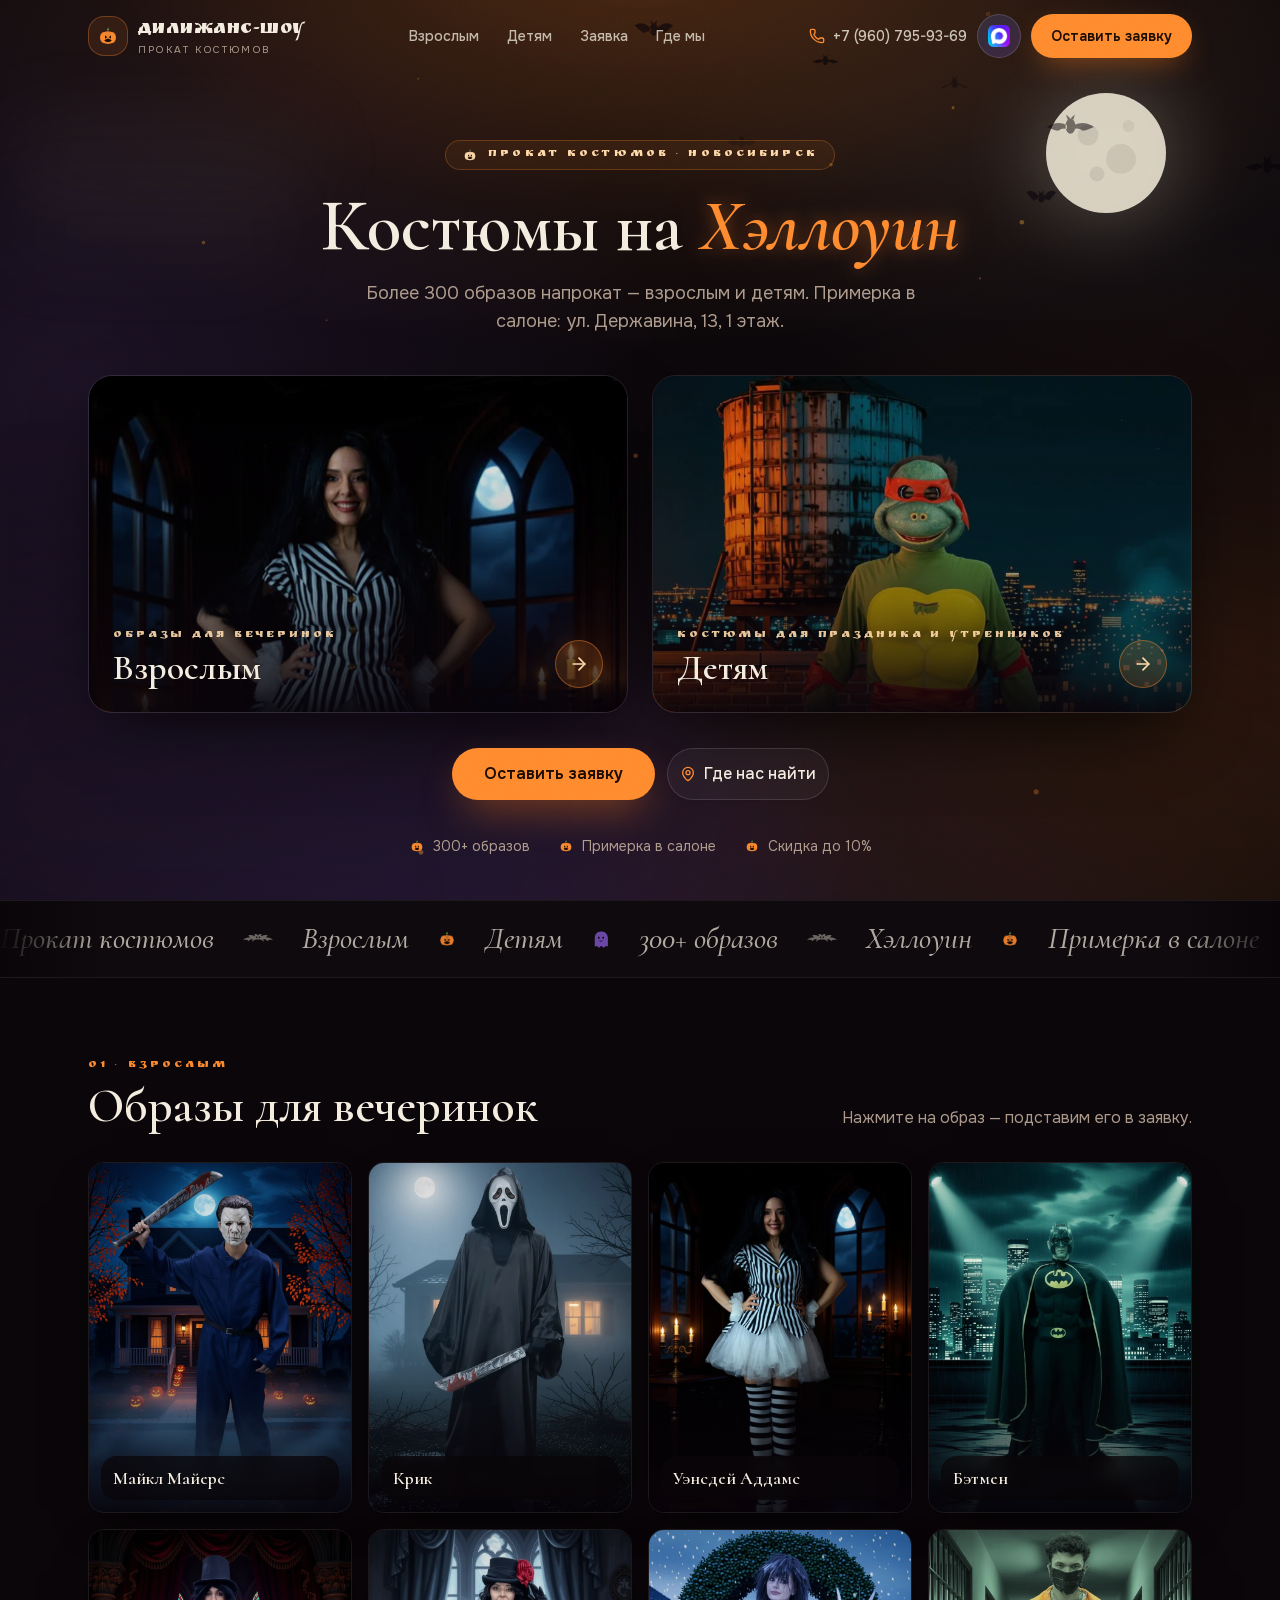
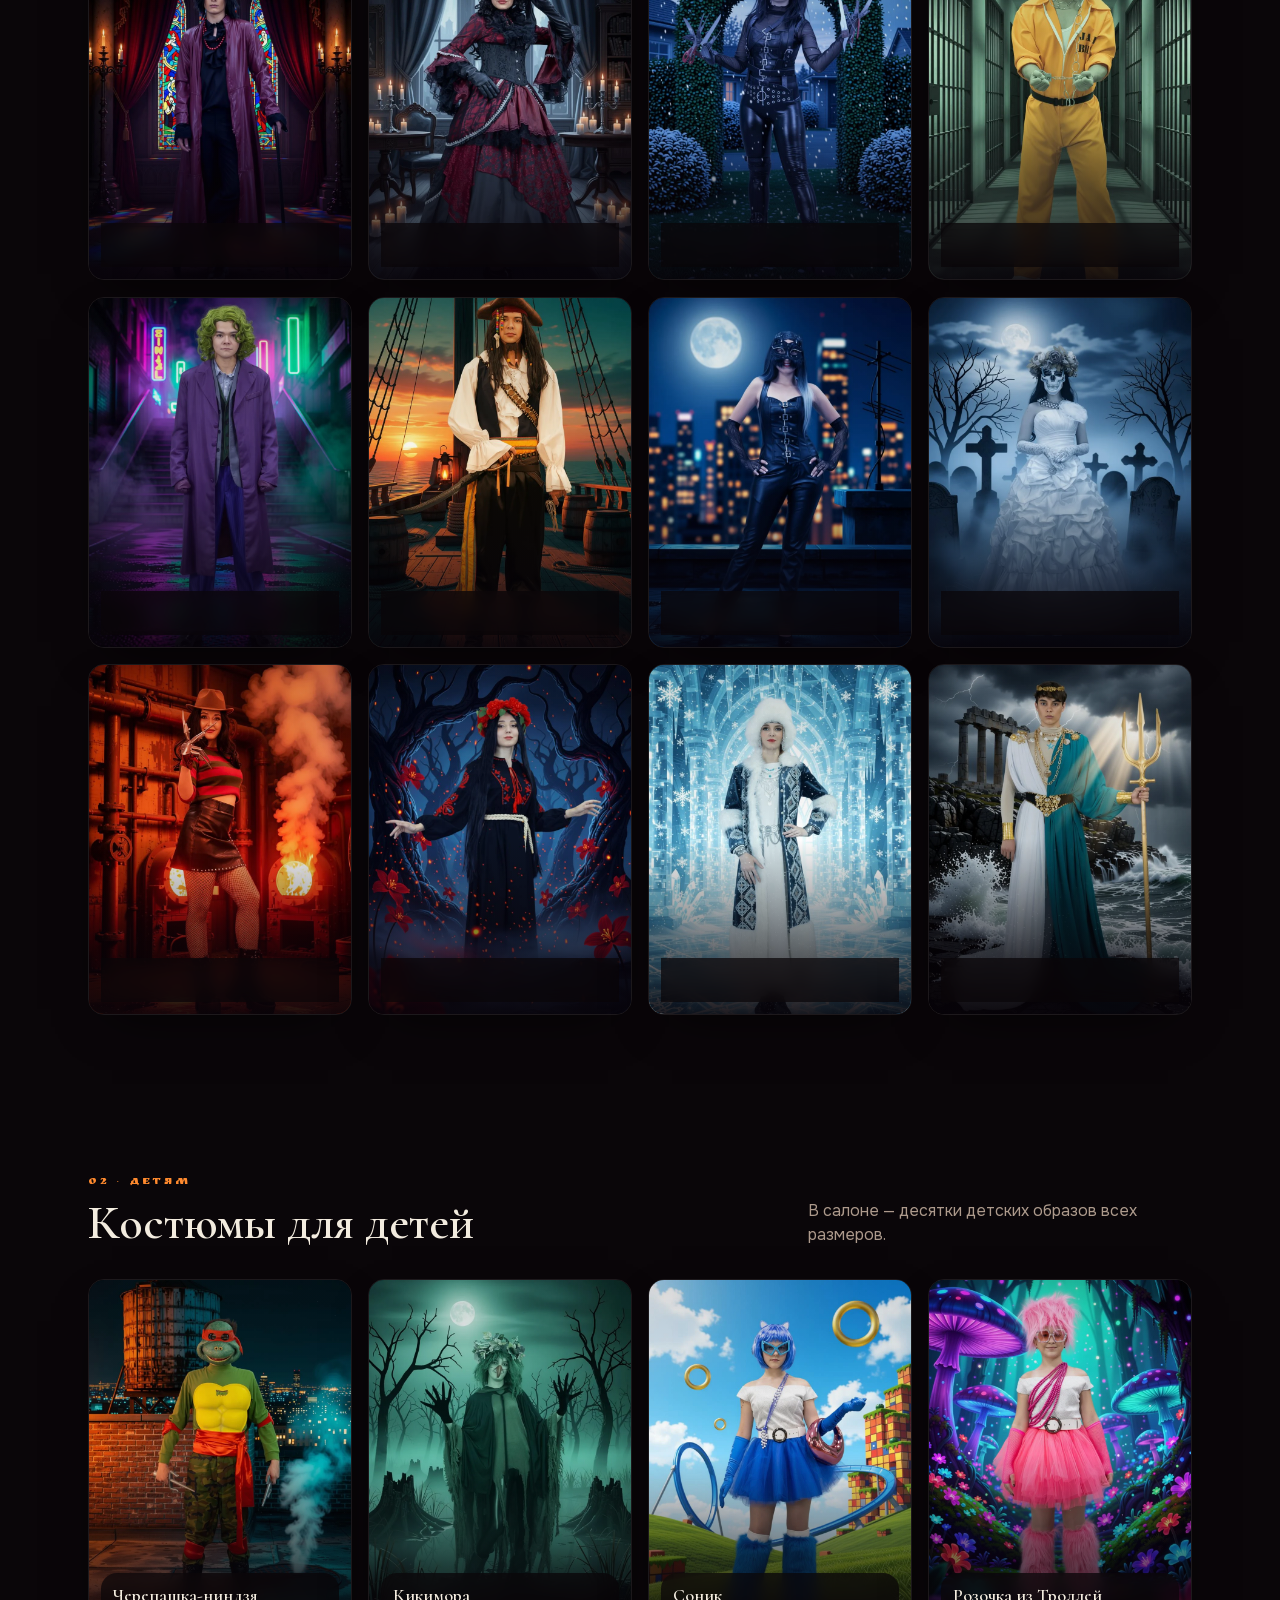
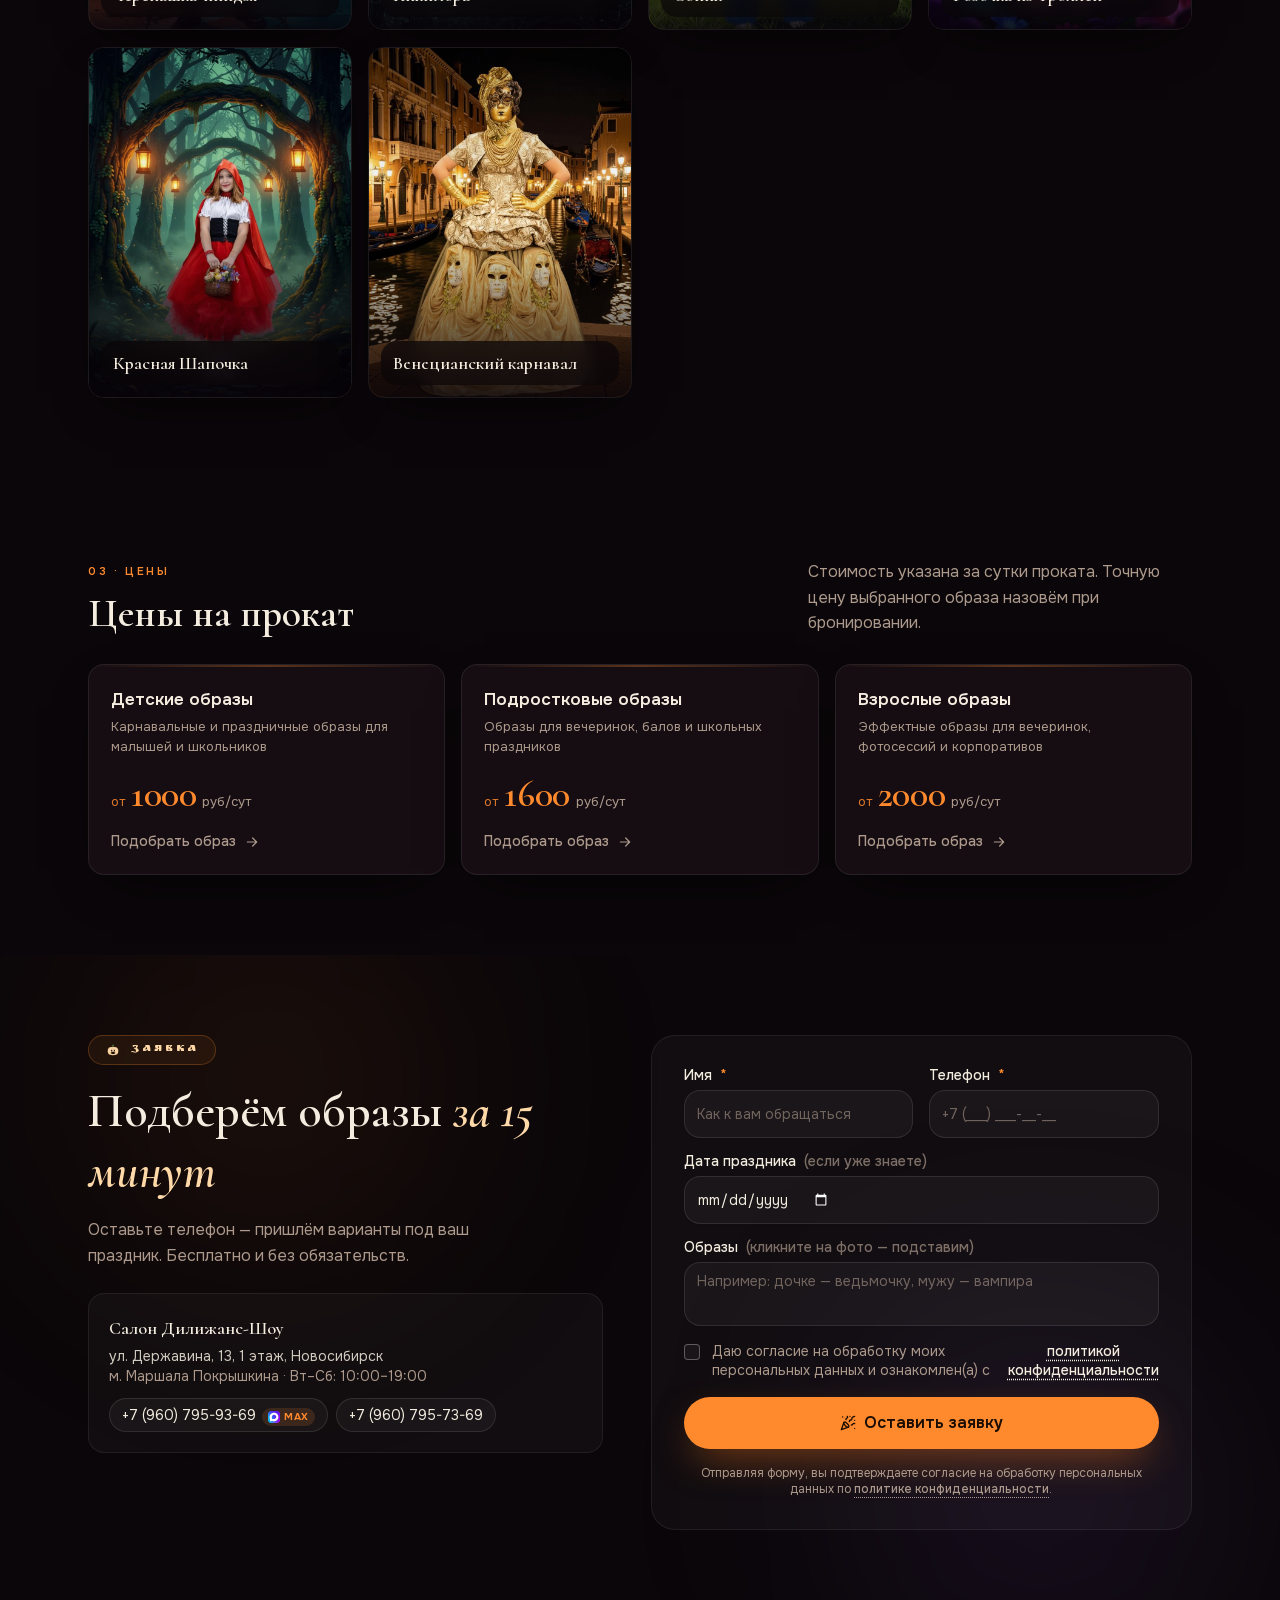
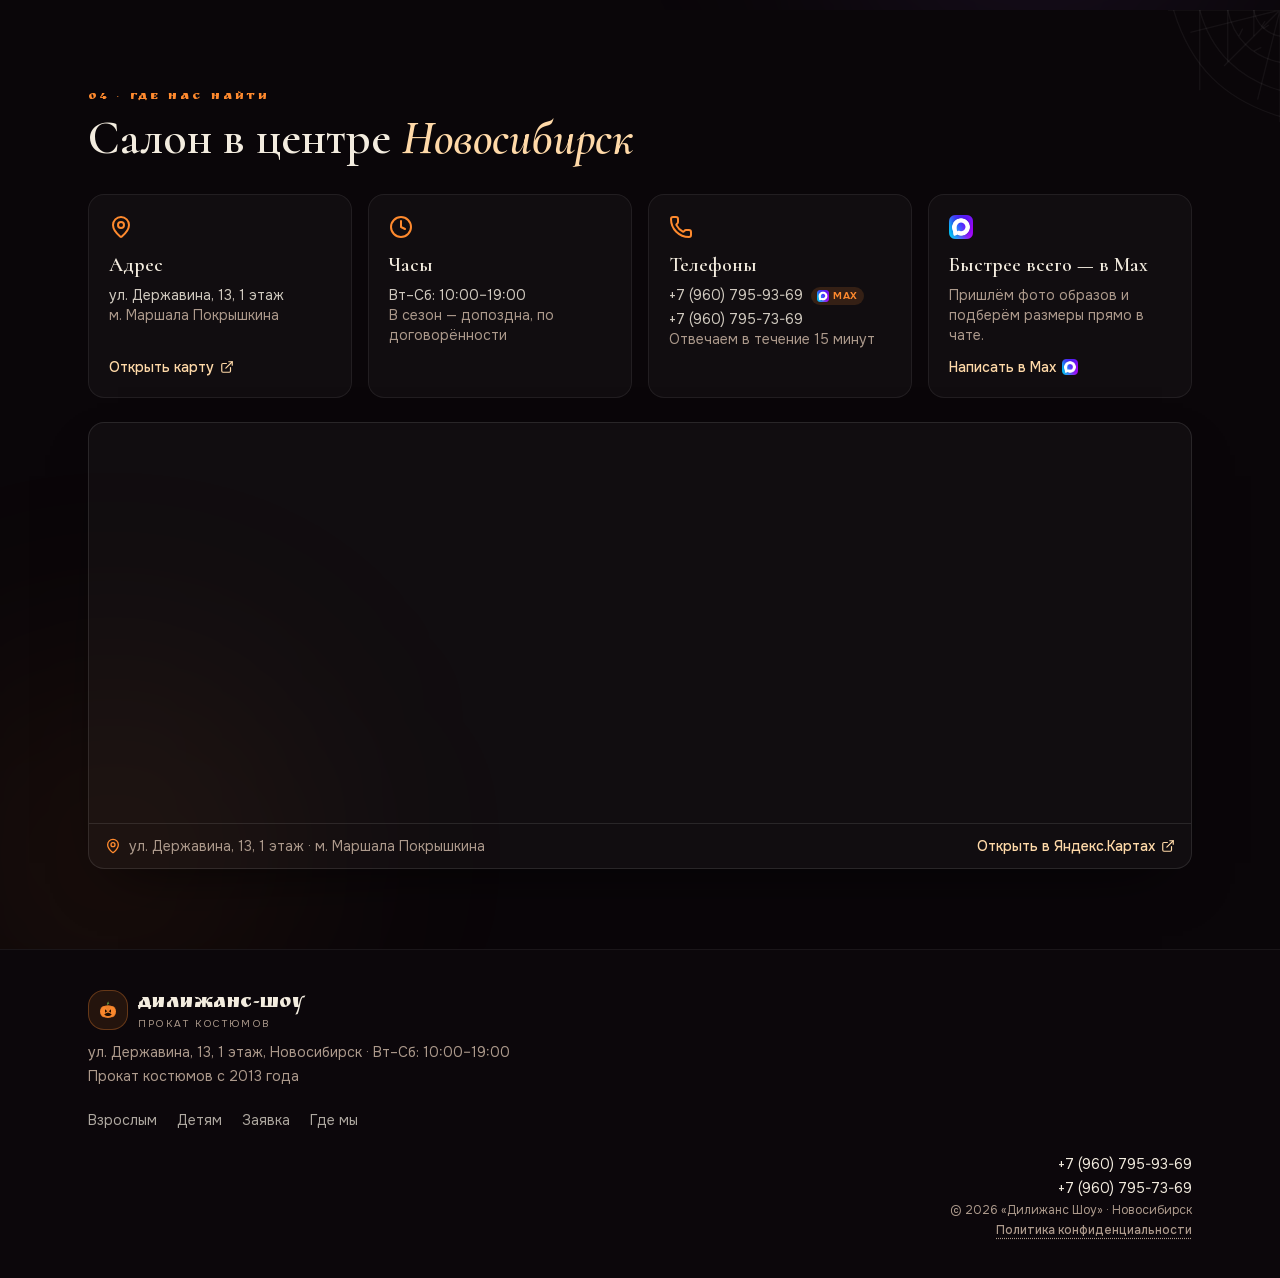
==== commit 88b7ec5b: "Добавлена секция цен (3 борда: детские/подростковые/взрослые образы)" ====
--- a/index.html
+++ b/index.html
@@ -13,6 +13,43 @@
 </script>
 <noscript><div><img src="https://mc.yandex.ru/watch/113705962" style="position:absolute;left:-9999px" alt=""/></div></noscript>
 <!-- /Yandex.Metrika counter -->
+
+<style id="cp-boards-style">
+#cp-boards{position:relative;padding:3.5rem 0}
+@media(min-width:768px){#cp-boards{padding:5rem 0}}
+#cp-boards .cp-wrap{width:100%;max-width:72rem;margin:0 auto;padding:0 1rem}
+@media(min-width:640px){#cp-boards .cp-wrap{padding:0 1.5rem}}
+#cp-boards .cp-head{display:flex;flex-wrap:wrap;align-items:flex-end;justify-content:space-between;gap:.75rem;margin-bottom:1.75rem}
+#cp-boards .cp-eyebrow{display:inline-flex;align-items:center;gap:.625rem;margin:0;font-size:.6875rem;font-weight:600;letter-spacing:.24em;text-transform:uppercase;color:#ff8a2e}
+#cp-boards .cp-eyebrow svg{width:1rem;height:1rem;flex:none}
+#cp-boards .cp-h2{margin:.5rem 0 0;font-family:var(--font-cormorant,Georgia,serif);font-size:1.875rem;line-height:1.15;font-weight:600;color:var(--foreground)}
+@media(min-width:640px){#cp-boards .cp-h2{font-size:2.5rem}}
+#cp-boards .cp-sub{max-width:24rem;margin:0;font-size:.875rem;line-height:1.6;color:var(--muted-foreground)}
+@media(min-width:640px){#cp-boards .cp-sub{font-size:1rem}}
+#cp-boards .cp-grid{display:grid;grid-template-columns:1fr;gap:.75rem}
+@media(min-width:640px){#cp-boards .cp-grid{grid-template-columns:repeat(3,1fr);gap:1rem}}
+#cp-boards .cp-card{position:relative;display:flex;flex-direction:column;overflow:hidden;border-radius:1rem;border:1px solid rgba(255,255,255,.08);background:var(--card);padding:1.5rem 1.375rem 1.375rem;text-decoration:none;box-shadow:0 18px 50px -24px rgba(0,0,0,.85);transition:border-color .5s,transform .5s,box-shadow .5s}
+#cp-boards .cp-card::before{content:"";position:absolute;top:0;left:0;right:0;height:2px;background:linear-gradient(90deg,transparent,rgba(255,138,46,.55),transparent);opacity:.55;transition:opacity .5s}
+#cp-boards .cp-card::after{content:"";position:absolute;right:-70px;top:-70px;width:190px;height:190px;border-radius:50%;background:rgba(255,138,46,.55);filter:blur(60px);opacity:0;transition:opacity .5s;pointer-events:none}
+#cp-boards .cp-card:hover{border-color:rgba(255,138,46,.5);transform:translateY(-3px);box-shadow:0 22px 60px -20px rgba(255,138,46,.28)}
+#cp-boards .cp-card:hover::before{opacity:1}
+#cp-boards .cp-card:hover::after{opacity:.14}
+#cp-boards .cp-title{margin:0;font-size:1.0625rem;font-weight:600;line-height:1.3;color:var(--card-foreground)}
+#cp-boards .cp-note{margin:.375rem 0 0;font-size:.8125rem;line-height:1.55;color:var(--muted-foreground)}
+#cp-boards .cp-price{display:flex;align-items:baseline;gap:.375rem;margin:1.125rem 0 0;color:#ff8a2e}
+#cp-boards .cp-from{font-size:.8125rem;opacity:.85}
+#cp-boards .cp-num{font-family:var(--font-cormorant,Georgia,serif);font-size:2.125rem;line-height:1;font-weight:600;letter-spacing:-.01em}
+@media(min-width:640px){#cp-boards .cp-num{font-size:2.375rem}}
+#cp-boards .cp-unit{font-size:.8125rem;color:var(--muted-foreground)}
+#cp-boards .cp-cta{display:inline-flex;align-items:center;gap:.5rem;margin-top:auto;padding-top:1.125rem;font-size:.875rem;font-weight:500;color:var(--muted-foreground);transition:color .4s}
+#cp-boards .cp-cta svg{width:1rem;height:1rem;transition:transform .4s}
+#cp-boards .cp-card:hover .cp-cta{color:#ff8a2e}
+#cp-boards .cp-card:hover .cp-cta svg{transform:translateX(4px)}
+#cp-boards .cp-foot{margin:.875rem 0 0;font-size:.75rem;line-height:1.5;color:var(--muted-foreground);opacity:.85}
+@media(prefers-reduced-motion:reduce){#cp-boards .cp-card,#cp-boards .cp-cta,#cp-boards .cp-cta svg{transition:none}}
+</style>
+<template id="cp-boards-tpl"><section id="cp-boards" aria-label="Цены на прокат костюмов"><div class="cp-wrap"><div class="cp-head"><div><p class="cp-eyebrow">03 · Цены</p><h2 class="cp-h2">Цены на прокат</h2></div><p class="cp-sub">Стоимость указана за сутки проката. Точную цену выбранного образа назовём при бронировании.</p></div><div class="cp-grid"><a href="#lead" class="cp-card" aria-label="Детские образы — от 1000 рублей в сутки, оставить заявку"><h3 class="cp-title">Детские образы</h3><p class="cp-note">Карнавальные и праздничные образы для малышей и школьников</p><p class="cp-price"><span class="cp-from">от</span><span class="cp-num">1000</span><span class="cp-unit">руб/сут</span></p><span class="cp-cta">Подобрать образ <svg viewBox="0 0 24 24" fill="none" aria-hidden="true"><path d="M5 12h14m-6-6 6 6-6 6" stroke="currentColor" stroke-width="1.8" stroke-linecap="round" stroke-linejoin="round"/></svg></span></a><a href="#lead" class="cp-card" aria-label="Подростковые образы — от 1600 рублей в сутки, оставить заявку"><h3 class="cp-title">Подростковые образы</h3><p class="cp-note">Образы для вечеринок, балов и школьных праздников</p><p class="cp-price"><span class="cp-from">от</span><span class="cp-num">1600</span><span class="cp-unit">руб/сут</span></p><span class="cp-cta">Подобрать образ <svg viewBox="0 0 24 24" fill="none" aria-hidden="true"><path d="M5 12h14m-6-6 6 6-6 6" stroke="currentColor" stroke-width="1.8" stroke-linecap="round" stroke-linejoin="round"/></svg></span></a><a href="#lead" class="cp-card" aria-label="Взрослые образы — от 2000 рублей в сутки, оставить заявку"><h3 class="cp-title">Взрослые образы</h3><p class="cp-note">Эффектные образы для вечеринок, фотосессий и корпоративов</p><p class="cp-price"><span class="cp-from">от</span><span class="cp-num">2000</span><span class="cp-unit">руб/сут</span></p><span class="cp-cta">Подобрать образ <svg viewBox="0 0 24 24" fill="none" aria-hidden="true"><path d="M5 12h14m-6-6 6 6-6 6" stroke="currentColor" stroke-width="1.8" stroke-linecap="round" stroke-linejoin="round"/></svg></span></a></div></div></section></template>
+<script>(function(){if(window.__cpBoards)return;window.__cpBoards=1;var A="lead",T=document.getElementById("cp-boards-tpl"),N=0;function react(e){if(!e)return false;for(var k in e){if(k.indexOf("__react")===0)return true}return false}function put(){if(N>=12)return;var a=document.getElementById(A);if(!a||!a.parentNode||document.getElementById("cp-boards"))return;a.parentNode.insertBefore(T.content.cloneNode(true),a);N++}function kick(){var t=0;(function poll(){var a=document.getElementById(A);if(a&&react(a)){put();return}if(++t<60){setTimeout(poll,100)}else{put()}})()}if(document.readyState==="loading"){document.addEventListener("DOMContentLoaded",kick)}else{kick()}window.addEventListener("load",function(){setTimeout(kick,300)});document.addEventListener("DOMContentLoaded",function(){var a=document.getElementById(A);if(!a||!a.parentNode||!window.MutationObserver)return;new MutationObserver(function(){if(!document.getElementById("cp-boards")&&document.getElementById(A)){setTimeout(put,250)}}).observe(a.parentNode,{childList:true})});})();</script>
 </head><body class="antialiased bg-background text-foreground font-sans"><div hidden=""><!--$--><!--/$--></div><script>try{document.documentElement.classList.add('js')}catch(e){}</script><div aria-hidden="true" class="ambient-bg"></div><div class="flex min-h-screen flex-col"><div aria-hidden="true" class="fixed inset-x-0 top-0 z-[80] h-[2px] bg-transparent"><div class="scroll-progress h-full w-full bg-gradient-to-r from-pumpkin via-[#ff9a3d] to-violet shadow-[0_0_12px_rgba(255,138,46,0.5)]"></div></div><header class="fixed inset-x-0 top-0 z-[70] transition-all duration-500 bg-transparent"><div class="mx-auto flex h-[72px] w-full max-w-6xl items-center justify-between gap-4 px-4 sm:px-6"><a href="#top" class="group flex items-center gap-2.5" aria-label="Дилижанс-Шоу — на главную"><span class="relative grid h-10 w-10 shrink-0 place-items-center rounded-xl border border-pumpkin/30 bg-pumpkin/10 text-pumpkin transition-colors group-hover:border-pumpkin/50"><svg viewBox="0 0 64 64" aria-hidden="true" class="animate-pumpkin-glow h-6 w-6" fill="none" xmlns="http://www.w3.org/2000/svg"><ellipse cx="32" cy="36" rx="21" ry="17" fill="currentColor" opacity="0.92"></ellipse><ellipse cx="20" cy="36" rx="9" ry="15" fill="currentColor" opacity="0.7"></ellipse><ellipse cx="44" cy="36" rx="9" ry="15" fill="currentColor" opacity="0.7"></ellipse><path d="M30 19c-2-5 1-9 4-10-1 3 0 5 2 7-3 0-5 1-6 3z" fill="#5b8c3e"></path><path d="M24 30l6 5-6 4z" fill="#1c0d02"></path><path d="M40 30l-6 5 6 4z" fill="#1c0d02"></path><path d="M22 44c3-4 7-5 10-5s7 1 10 5c-3 3-7 4-10 4s-7-1-10-4z" fill="#1c0d02"></path></svg></span><span class="flex flex-col leading-none"><span class="font-accent text-lg tracking-wide text-bone">Дилижанс-Шоу</span><span class="text-[10px] uppercase tracking-[0.22em] text-muted-foreground">прокат костюмов</span></span></a><nav aria-label="Основная навигация" class="hidden items-center gap-7 lg:flex"><a href="#adults" class="link-underline text-sm font-medium text-foreground/75 transition-colors hover:text-pumpkin-soft">Взрослым</a><a href="#kids" class="link-underline text-sm font-medium text-foreground/75 transition-colors hover:text-pumpkin-soft">Детям</a><a href="#lead" class="link-underline text-sm font-medium text-foreground/75 transition-colors hover:text-pumpkin-soft">Заявка</a><a href="#contacts" class="link-underline text-sm font-medium text-foreground/75 transition-colors hover:text-pumpkin-soft">Где мы</a></nav><div class="flex items-center gap-2.5"><a href="tel:+79607959369" class="hidden items-center gap-2 text-sm font-medium text-foreground/80 transition-colors hover:text-pumpkin-soft xl:flex"><svg xmlns="http://www.w3.org/2000/svg" width="24" height="24" viewBox="0 0 24 24" fill="none" stroke="currentColor" stroke-width="2" stroke-linecap="round" stroke-linejoin="round" class="lucide lucide-phone h-4 w-4 text-pumpkin" aria-hidden="true"><path d="M13.832 16.568a1 1 0 0 0 1.213-.303l.355-.465A2 2 0 0 1 17 15h3a2 2 0 0 1 2 2v3a2 2 0 0 1-2 2A18 18 0 0 1 2 4a2 2 0 0 1 2-2h3a2 2 0 0 1 2 2v3a2 2 0 0 1-.8 1.6l-.468.351a1 1 0 0 0-.292 1.233 14 14 0 0 0 6.392 6.384"></path></svg>+7 (960) 795-93-69</a><a href="https://max.ru/u/f9LHodD0cOINDCzQkBOaFJyN4MfebJ9rcBgQtiuvgVA_gBvjc7akh2OldOE" target="_blank" rel="noopener noreferrer" aria-label="Написать в Max" class="hidden h-11 w-11 place-items-center rounded-full btn-max sm:grid"><img src="/images/max-icon.png" alt="" width="180" height="180" loading="lazy" decoding="async" draggable="false" class="block select-none h-5.5 w-5.5"/></a><a href="#lead" data-slot="button" class="items-center justify-center gap-2 whitespace-nowrap text-sm transition-all disabled:pointer-events-none disabled:opacity-50 [&amp;_svg]:pointer-events-none [&amp;_svg:not([class*=&#x27;size-&#x27;])]:size-4 shrink-0 [&amp;_svg]:shrink-0 outline-none focus-visible:border-ring focus-visible:ring-ring/50 focus-visible:ring-[3px] aria-invalid:ring-destructive/20 dark:aria-invalid:ring-destructive/40 aria-invalid:border-destructive py-2 has-[&gt;svg]:px-3 hidden h-11 rounded-full bg-pumpkin px-5 font-semibold text-primary-foreground shadow-[0_10px_30px_-10px_rgba(255,122,26,0.55)] hover:bg-[#ff9440] sm:inline-flex">Оставить заявку</a><button data-slot="sheet-trigger" class="items-center justify-center gap-2 whitespace-nowrap text-sm font-medium transition-all disabled:pointer-events-none disabled:opacity-50 [&amp;_svg]:pointer-events-none [&amp;_svg:not([class*=&#x27;size-&#x27;])]:size-4 shrink-0 [&amp;_svg]:shrink-0 outline-none focus-visible:border-ring focus-visible:ring-ring/50 focus-visible:ring-[3px] aria-invalid:ring-destructive/20 dark:aria-invalid:ring-destructive/40 aria-invalid:border-destructive border shadow-xs dark:bg-input/30 dark:border-input dark:hover:bg-input/50 size-9 grid h-11 w-11 place-items-center rounded-full border-white/10 bg-white/[0.04] text-bone hover:bg-white/[0.09] hover:text-pumpkin-soft lg:hidden" aria-label="Открыть меню" type="button" aria-haspopup="dialog" aria-expanded="false" aria-controls="radix-_R_16innb_" data-state="closed"><svg xmlns="http://www.w3.org/2000/svg" width="24" height="24" viewBox="0 0 24 24" fill="none" stroke="currentColor" stroke-width="2" stroke-linecap="round" stroke-linejoin="round" class="lucide lucide-menu h-5 w-5" aria-hidden="true"><path d="M4 12h16"></path><path d="M4 18h16"></path><path d="M4 6h16"></path></svg></button></div></div></header><main class="flex-1"><section id="top" class="relative flex min-h-[100svh] flex-col overflow-hidden" aria-label="Прокат костюмов на Хэллоуин"><div aria-hidden="true" class="pointer-events-none absolute inset-0"><div class="absolute inset-0 bg-[radial-gradient(ellipse_75%_55%_at_50%_-8%,rgba(255,138,46,0.13),transparent_60%)]"></div><svg viewBox="0 0 96 96" aria-hidden="true" class="absolute right-[4%] top-[7%] h-16 w-16 animate-float-slow text-moon/90 drop-shadow-[0_0_44px_rgba(233,226,207,0.35)] md:right-[8%] md:top-[9%] md:h-36 md:w-36" xmlns="http://www.w3.org/2000/svg"><circle cx="48" cy="48" r="40" fill="currentColor"></circle><circle cx="36" cy="36" r="7" fill="#000" opacity="0.08"></circle><circle cx="58" cy="52" r="10" fill="#000" opacity="0.07"></circle><circle cx="42" cy="62" r="5" fill="#000" opacity="0.08"></circle><circle cx="63" cy="30" r="4" fill="#000" opacity="0.06"></circle></svg><div class="animate-cloud absolute left-0 top-[13%] h-14 w-52 rounded-full bg-[#c9bdae]/[0.05] blur-2xl md:h-20 md:w-80"></div><div class="animate-cloud-2 absolute left-0 top-[22%] h-12 w-44 rounded-full bg-[#c9bdae]/[0.04] blur-2xl md:h-16 md:w-72"></div><div class="animate-fog absolute bottom-[-12%] left-[-14%] h-[46%] w-[76%] rounded-full bg-violet/[0.07] blur-[100px]"></div><div class="animate-fog-slow absolute bottom-[-16%] right-[-10%] h-[42%] w-[64%] rounded-full bg-pumpkin/[0.06] blur-[110px]"></div><canvas aria-hidden="true" class="absolute inset-x-0 top-0 h-[46%] w-full"></canvas><canvas aria-hidden="true" class="absolute inset-0 h-full w-full"></canvas><div class="grain absolute inset-0"></div></div><div class="relative mx-auto flex w-full max-w-6xl flex-1 flex-col justify-center px-4 pb-8 pt-28 sm:px-6 md:pt-32"><div data-reveal="" style="--reveal-delay:0ms" class="text-center"><p class="inline-flex items-center gap-2.5 rounded-full border border-pumpkin/25 bg-pumpkin/[0.07] px-4 py-1.5 text-center font-accent text-[10px] uppercase tracking-[0.2em] text-pumpkin-soft sm:text-xs sm:tracking-[0.26em]"><svg viewBox="0 0 64 64" aria-hidden="true" class="animate-pumpkin-glow h-4 w-4" fill="none" xmlns="http://www.w3.org/2000/svg"><ellipse cx="32" cy="36" rx="21" ry="17" fill="currentColor" opacity="0.92"></ellipse><ellipse cx="20" cy="36" rx="9" ry="15" fill="currentColor" opacity="0.7"></ellipse><ellipse cx="44" cy="36" rx="9" ry="15" fill="currentColor" opacity="0.7"></ellipse><path d="M30 19c-2-5 1-9 4-10-1 3 0 5 2 7-3 0-5 1-6 3z" fill="#5b8c3e"></path><path d="M24 30l6 5-6 4z" fill="#1c0d02"></path><path d="M40 30l-6 5 6 4z" fill="#1c0d02"></path><path d="M22 44c3-4 7-5 10-5s7 1 10 5c-3 3-7 4-10 4s-7-1-10-4z" fill="#1c0d02"></path></svg>Прокат костюмов · <!-- -->Новосибирск</p><h1 class="mx-auto mt-5 max-w-3xl font-display text-[2.65rem] font-semibold leading-[1.02] text-bone sm:text-6xl md:text-7xl">Костюмы на <span class="flicker italic text-pumpkin text-glow-pumpkin">Хэллоуин</span></h1><p class="mx-auto mt-4 max-w-xl text-base text-muted-foreground sm:text-lg">Более 300 образов напрокат — взрослым и детям. Примерка в салоне: <!-- -->ул. Державина, 13, 1 этаж<!-- -->.</p></div><div class="mt-8 grid grid-cols-2 gap-3 sm:gap-4 md:mt-10 lg:gap-6"><div data-reveal="" style="--reveal-delay:0ms" class=""><a href="#adults" class="group relative block aspect-[3/4] overflow-hidden rounded-2xl border border-white/10 shadow-[0_24px_70px_-24px_rgba(0,0,0,0.9)] transition-all duration-500 hover:border-pumpkin/40 hover:shadow-[0_24px_80px_-20px_rgba(255,122,26,0.35)] sm:aspect-[4/3] md:rounded-3xl lg:aspect-[16/10]" aria-label="Взрослым — смотреть образы"><img src="/images/looks/a-wednesday.webp" alt="Взрослые хэллоуинские костюмы — Уэнсдей в тёмной студии" class="absolute inset-0 h-full w-full object-cover object-top transition-transform duration-700 group-hover:scale-[1.045]" loading="eager"/><div aria-hidden="true" class="absolute inset-0 bg-gradient-to-t from-[#070309]/95 via-[#070309]/25 to-transparent"></div><div aria-hidden="true" class="absolute inset-x-0 bottom-0 h-1/3 bg-gradient-to-t from-pumpkin/15 to-transparent opacity-0 transition-opacity duration-500 group-hover:opacity-100"></div><div class="absolute inset-x-0 bottom-0 flex items-end justify-between gap-2 p-4 sm:p-6"><div><p class="hidden font-accent text-[10px] uppercase tracking-[0.24em] text-pumpkin-soft/90 sm:block sm:text-xs">образы для вечеринок</p><p class="mt-1 font-display text-2xl font-semibold text-bone sm:text-4xl">Взрослым</p></div><span class="grid h-9 w-9 shrink-0 place-items-center rounded-full border border-pumpkin/40 bg-pumpkin/15 text-pumpkin-soft transition-all duration-300 group-hover:translate-x-1 group-hover:bg-pumpkin group-hover:text-primary-foreground sm:h-12 sm:w-12"><svg xmlns="http://www.w3.org/2000/svg" width="24" height="24" viewBox="0 0 24 24" fill="none" stroke="currentColor" stroke-width="2" stroke-linecap="round" stroke-linejoin="round" class="lucide lucide-arrow-right h-4 w-4 sm:h-5 sm:w-5" aria-hidden="true"><path d="M5 12h14"></path><path d="m12 5 7 7-7 7"></path></svg></span></div></a></div><div data-reveal="" style="--reveal-delay:120ms" class=""><a href="#kids" class="group relative block aspect-[3/4] overflow-hidden rounded-2xl border border-white/10 shadow-[0_24px_70px_-24px_rgba(0,0,0,0.9)] transition-all duration-500 hover:border-pumpkin/40 hover:shadow-[0_24px_80px_-20px_rgba(255,122,26,0.35)] sm:aspect-[4/3] md:rounded-3xl lg:aspect-[16/10]" aria-label="Детям — смотреть образы"><img src="/images/looks/k-turtle.webp" alt="Детский костюм черепашки-ниндзя в тёмной студии" class="absolute inset-0 h-full w-full object-cover object-top transition-transform duration-700 group-hover:scale-[1.045]" loading="eager"/><div aria-hidden="true" class="absolute inset-0 bg-gradient-to-t from-[#070309]/95 via-[#070309]/25 to-transparent"></div><div aria-hidden="true" class="absolute inset-x-0 bottom-0 h-1/3 bg-gradient-to-t from-pumpkin/15 to-transparent opacity-0 transition-opacity duration-500 group-hover:opacity-100"></div><div class="absolute inset-x-0 bottom-0 flex items-end justify-between gap-2 p-4 sm:p-6"><div><p class="hidden font-accent text-[10px] uppercase tracking-[0.24em] text-pumpkin-soft/90 sm:block sm:text-xs">костюмы для праздника и утренников</p><p class="mt-1 font-display text-2xl font-semibold text-bone sm:text-4xl">Детям</p></div><span class="grid h-9 w-9 shrink-0 place-items-center rounded-full border border-pumpkin/40 bg-pumpkin/15 text-pumpkin-soft transition-all duration-300 group-hover:translate-x-1 group-hover:bg-pumpkin group-hover:text-primary-foreground sm:h-12 sm:w-12"><svg xmlns="http://www.w3.org/2000/svg" width="24" height="24" viewBox="0 0 24 24" fill="none" stroke="currentColor" stroke-width="2" stroke-linecap="round" stroke-linejoin="round" class="lucide lucide-arrow-right h-4 w-4 sm:h-5 sm:w-5" aria-hidden="true"><path d="M5 12h14"></path><path d="m12 5 7 7-7 7"></path></svg></span></div></a></div></div><div data-reveal="" style="--reveal-delay:260ms" class="mt-7 flex flex-col items-center justify-center gap-3 sm:flex-row md:mt-9"><a href="#lead" data-slot="button" class="inline-flex items-center justify-center gap-2 whitespace-nowrap transition-all disabled:pointer-events-none disabled:opacity-50 [&amp;_svg]:pointer-events-none [&amp;_svg:not([class*=&#x27;size-&#x27;])]:size-4 shrink-0 [&amp;_svg]:shrink-0 outline-none focus-visible:border-ring focus-visible:ring-ring/50 focus-visible:ring-[3px] aria-invalid:ring-destructive/20 dark:aria-invalid:ring-destructive/40 aria-invalid:border-destructive py-2 has-[&gt;svg]:px-3 h-13 w-full rounded-full bg-pumpkin px-8 text-base font-semibold text-primary-foreground shadow-[0_16px_40px_-12px_rgba(255,122,26,0.55)] hover:bg-[#ff9440] sm:w-auto">Оставить заявку</a><a href="#contacts" data-slot="button" class="inline-flex items-center justify-center gap-2 whitespace-nowrap font-medium transition-all disabled:pointer-events-none disabled:opacity-50 [&amp;_svg]:pointer-events-none [&amp;_svg:not([class*=&#x27;size-&#x27;])]:size-4 shrink-0 [&amp;_svg]:shrink-0 outline-none focus-visible:border-ring focus-visible:ring-ring/50 focus-visible:ring-[3px] aria-invalid:ring-destructive/20 dark:aria-invalid:ring-destructive/40 aria-invalid:border-destructive border shadow-xs hover:text-accent-foreground dark:bg-input/30 dark:border-input dark:hover:bg-input/50 py-2 has-[&gt;svg]:px-3 h-13 w-full rounded-full border-white/12 bg-white/[0.04] px-7 text-base text-bone hover:bg-white/[0.09] sm:w-auto"><svg xmlns="http://www.w3.org/2000/svg" width="24" height="24" viewBox="0 0 24 24" fill="none" stroke="currentColor" stroke-width="2" stroke-linecap="round" stroke-linejoin="round" class="lucide lucide-map-pin h-5 w-5 text-pumpkin" aria-hidden="true"><path d="M20 10c0 4.993-5.539 10.193-7.399 11.799a1 1 0 0 1-1.202 0C9.539 20.193 4 14.993 4 10a8 8 0 0 1 16 0"></path><circle cx="12" cy="10" r="3"></circle></svg>Где нас найти</a></div><div data-reveal="" style="--reveal-delay:340ms" class=""><ul class="mx-auto mt-7 flex max-w-2xl flex-wrap items-center justify-center gap-x-7 gap-y-2 text-sm text-muted-foreground md:mt-9" aria-label="Коротко о нас"><li class="flex items-center gap-2"><svg viewBox="0 0 64 64" aria-hidden="true" class="h-4 w-4 text-pumpkin" fill="none" xmlns="http://www.w3.org/2000/svg"><ellipse cx="32" cy="36" rx="21" ry="17" fill="currentColor" opacity="0.92"></ellipse><ellipse cx="20" cy="36" rx="9" ry="15" fill="currentColor" opacity="0.7"></ellipse><ellipse cx="44" cy="36" rx="9" ry="15" fill="currentColor" opacity="0.7"></ellipse><path d="M30 19c-2-5 1-9 4-10-1 3 0 5 2 7-3 0-5 1-6 3z" fill="#5b8c3e"></path><path d="M24 30l6 5-6 4z" fill="#1c0d02"></path><path d="M40 30l-6 5 6 4z" fill="#1c0d02"></path><path d="M22 44c3-4 7-5 10-5s7 1 10 5c-3 3-7 4-10 4s-7-1-10-4z" fill="#1c0d02"></path></svg>300+ образов</li><li class="flex items-center gap-2"><svg viewBox="0 0 64 64" aria-hidden="true" class="h-4 w-4 text-pumpkin" fill="none" xmlns="http://www.w3.org/2000/svg"><ellipse cx="32" cy="36" rx="21" ry="17" fill="currentColor" opacity="0.92"></ellipse><ellipse cx="20" cy="36" rx="9" ry="15" fill="currentColor" opacity="0.7"></ellipse><ellipse cx="44" cy="36" rx="9" ry="15" fill="currentColor" opacity="0.7"></ellipse><path d="M30 19c-2-5 1-9 4-10-1 3 0 5 2 7-3 0-5 1-6 3z" fill="#5b8c3e"></path><path d="M24 30l6 5-6 4z" fill="#1c0d02"></path><path d="M40 30l-6 5 6 4z" fill="#1c0d02"></path><path d="M22 44c3-4 7-5 10-5s7 1 10 5c-3 3-7 4-10 4s-7-1-10-4z" fill="#1c0d02"></path></svg>Примерка в салоне</li><li class="flex items-center gap-2"><svg viewBox="0 0 64 64" aria-hidden="true" class="h-4 w-4 text-pumpkin" fill="none" xmlns="http://www.w3.org/2000/svg"><ellipse cx="32" cy="36" rx="21" ry="17" fill="currentColor" opacity="0.92"></ellipse><ellipse cx="20" cy="36" rx="9" ry="15" fill="currentColor" opacity="0.7"></ellipse><ellipse cx="44" cy="36" rx="9" ry="15" fill="currentColor" opacity="0.7"></ellipse><path d="M30 19c-2-5 1-9 4-10-1 3 0 5 2 7-3 0-5 1-6 3z" fill="#5b8c3e"></path><path d="M24 30l6 5-6 4z" fill="#1c0d02"></path><path d="M40 30l-6 5 6 4z" fill="#1c0d02"></path><path d="M22 44c3-4 7-5 10-5s7 1 10 5c-3 3-7 4-10 4s-7-1-10-4z" fill="#1c0d02"></path></svg>Скидка до 10%</li></ul></div></div></section><div class="marquee-paused relative overflow-hidden border-y border-white/[0.06] bg-white/[0.02] py-5"><div class="animate-marquee flex w-max"><div aria-hidden="false" class="flex w-max shrink-0 items-center"><span class="flex items-center"><span class="font-display text-2xl font-medium italic text-bone/70 sm:text-3xl">Прокат костюмов</span><svg viewBox="0 0 72 36" aria-hidden="true" class="mx-7 h-4 w-8 text-foreground/40" fill="currentColor" xmlns="http://www.w3.org/2000/svg"><path d="M36 10c-2-3-5-4-8-3 1 2 1 4 0 5-4-3-9-4-14-2 2 1 3 3 3 5-6-1-11 1-15 6 5-2 10-1 13 2 2-3 5-5 9-5-1 2-1 4 0 6 2-3 5-5 8-5h8c3 0 6 2 8 5 1-2 1-4 0-6 4 0 7 2 9 5 3-3 8-4 13-2-4-5-9-7-15-6 0-2 1-4 3-5-5-2-10-1-14 2-1-1-1-3 0-5-3-1-6 0-8 3z"></path><circle cx="33" cy="14" r="1.6" fill="#0a0609"></circle><circle cx="39" cy="14" r="1.6" fill="#0a0609"></circle></svg></span><span class="flex items-center"><span class="font-display text-2xl font-medium italic text-bone/70 sm:text-3xl">Взрослым</span><svg viewBox="0 0 64 64" aria-hidden="true" class="mx-7 h-5 w-5 text-pumpkin/80" fill="none" xmlns="http://www.w3.org/2000/svg"><ellipse cx="32" cy="36" rx="21" ry="17" fill="currentColor" opacity="0.92"></ellipse><ellipse cx="20" cy="36" rx="9" ry="15" fill="currentColor" opacity="0.7"></ellipse><ellipse cx="44" cy="36" rx="9" ry="15" fill="currentColor" opacity="0.7"></ellipse><path d="M30 19c-2-5 1-9 4-10-1 3 0 5 2 7-3 0-5 1-6 3z" fill="#5b8c3e"></path><path d="M24 30l6 5-6 4z" fill="#1c0d02"></path><path d="M40 30l-6 5 6 4z" fill="#1c0d02"></path><path d="M22 44c3-4 7-5 10-5s7 1 10 5c-3 3-7 4-10 4s-7-1-10-4z" fill="#1c0d02"></path></svg></span><span class="flex items-center"><span class="font-display text-2xl font-medium italic text-bone/70 sm:text-3xl">Детям</span><svg viewBox="0 0 64 64" aria-hidden="true" class="mx-7 h-5 w-5 text-violet/70" fill="none" xmlns="http://www.w3.org/2000/svg"><path d="M32 8c-12 0-20 9-20 21v25c0 2 2.4 3 4 1.5 1.2-1.1 2.8-1.1 4 0l3 2.7c1.4 1.2 3.6 1.2 5 0l3-2.7c1.2-1.1 2.8-1.1 4 0l3 2.7c1.4 1.2 3.6 1.2 5 0l3-2.7c1.2-1.1 2.8-1.1 4 0 1.6 1.5 4 .5 4-1.5V29c0-12-8-21-20-21z" fill="currentColor" opacity="0.9"></path><circle cx="25" cy="28" r="3" fill="#0a0609"></circle><circle cx="39" cy="28" r="3" fill="#0a0609"></circle><path d="M28 38c2.6 2 5.4 2 8 0" stroke="#0a0609" stroke-width="2.4" stroke-linecap="round"></path></svg></span><span class="flex items-center"><span class="font-display text-2xl font-medium italic text-bone/70 sm:text-3xl">300+ образов</span><svg viewBox="0 0 72 36" aria-hidden="true" class="mx-7 h-4 w-8 text-foreground/40" fill="currentColor" xmlns="http://www.w3.org/2000/svg"><path d="M36 10c-2-3-5-4-8-3 1 2 1 4 0 5-4-3-9-4-14-2 2 1 3 3 3 5-6-1-11 1-15 6 5-2 10-1 13 2 2-3 5-5 9-5-1 2-1 4 0 6 2-3 5-5 8-5h8c3 0 6 2 8 5 1-2 1-4 0-6 4 0 7 2 9 5 3-3 8-4 13-2-4-5-9-7-15-6 0-2 1-4 3-5-5-2-10-1-14 2-1-1-1-3 0-5-3-1-6 0-8 3z"></path><circle cx="33" cy="14" r="1.6" fill="#0a0609"></circle><circle cx="39" cy="14" r="1.6" fill="#0a0609"></circle></svg></span><span class="flex items-center"><span class="font-display text-2xl font-medium italic text-bone/70 sm:text-3xl">Хэллоуин</span><svg viewBox="0 0 64 64" aria-hidden="true" class="mx-7 h-5 w-5 text-pumpkin/80" fill="none" xmlns="http://www.w3.org/2000/svg"><ellipse cx="32" cy="36" rx="21" ry="17" fill="currentColor" opacity="0.92"></ellipse><ellipse cx="20" cy="36" rx="9" ry="15" fill="currentColor" opacity="0.7"></ellipse><ellipse cx="44" cy="36" rx="9" ry="15" fill="currentColor" opacity="0.7"></ellipse><path d="M30 19c-2-5 1-9 4-10-1 3 0 5 2 7-3 0-5 1-6 3z" fill="#5b8c3e"></path><path d="M24 30l6 5-6 4z" fill="#1c0d02"></path><path d="M40 30l-6 5 6 4z" fill="#1c0d02"></path><path d="M22 44c3-4 7-5 10-5s7 1 10 5c-3 3-7 4-10 4s-7-1-10-4z" fill="#1c0d02"></path></svg></span><span class="flex items-center"><span class="font-display text-2xl font-medium italic text-bone/70 sm:text-3xl">Примерка в салоне</span><svg viewBox="0 0 64 64" aria-hidden="true" class="mx-7 h-5 w-5 text-violet/70" fill="none" xmlns="http://www.w3.org/2000/svg"><path d="M32 8c-12 0-20 9-20 21v25c0 2 2.4 3 4 1.5 1.2-1.1 2.8-1.1 4 0l3 2.7c1.4 1.2 3.6 1.2 5 0l3-2.7c1.2-1.1 2.8-1.1 4 0l3 2.7c1.4 1.2 3.6 1.2 5 0l3-2.7c1.2-1.1 2.8-1.1 4 0 1.6 1.5 4 .5 4-1.5V29c0-12-8-21-20-21z" fill="currentColor" opacity="0.9"></path><circle cx="25" cy="28" r="3" fill="#0a0609"></circle><circle cx="39" cy="28" r="3" fill="#0a0609"></circle><path d="M28 38c2.6 2 5.4 2 8 0" stroke="#0a0609" stroke-width="2.4" stroke-linecap="round"></path></svg></span><span class="flex items-center"><span class="font-display text-2xl font-medium italic text-bone/70 sm:text-3xl">Бронь заранее</span><svg viewBox="0 0 72 36" aria-hidden="true" class="mx-7 h-4 w-8 text-foreground/40" fill="currentColor" xmlns="http://www.w3.org/2000/svg"><path d="M36 10c-2-3-5-4-8-3 1 2 1 4 0 5-4-3-9-4-14-2 2 1 3 3 3 5-6-1-11 1-15 6 5-2 10-1 13 2 2-3 5-5 9-5-1 2-1 4 0 6 2-3 5-5 8-5h8c3 0 6 2 8 5 1-2 1-4 0-6 4 0 7 2 9 5 3-3 8-4 13-2-4-5-9-7-15-6 0-2 1-4 3-5-5-2-10-1-14 2-1-1-1-3 0-5-3-1-6 0-8 3z"></path><circle cx="33" cy="14" r="1.6" fill="#0a0609"></circle><circle cx="39" cy="14" r="1.6" fill="#0a0609"></circle></svg></span></div><div aria-hidden="true" class="flex w-max shrink-0 items-center"><span class="flex items-center"><span class="font-display text-2xl font-medium italic text-bone/70 sm:text-3xl">Прокат костюмов</span><svg viewBox="0 0 72 36" aria-hidden="true" class="mx-7 h-4 w-8 text-foreground/40" fill="currentColor" xmlns="http://www.w3.org/2000/svg"><path d="M36 10c-2-3-5-4-8-3 1 2 1 4 0 5-4-3-9-4-14-2 2 1 3 3 3 5-6-1-11 1-15 6 5-2 10-1 13 2 2-3 5-5 9-5-1 2-1 4 0 6 2-3 5-5 8-5h8c3 0 6 2 8 5 1-2 1-4 0-6 4 0 7 2 9 5 3-3 8-4 13-2-4-5-9-7-15-6 0-2 1-4 3-5-5-2-10-1-14 2-1-1-1-3 0-5-3-1-6 0-8 3z"></path><circle cx="33" cy="14" r="1.6" fill="#0a0609"></circle><circle cx="39" cy="14" r="1.6" fill="#0a0609"></circle></svg></span><span class="flex items-center"><span class="font-display text-2xl font-medium italic text-bone/70 sm:text-3xl">Взрослым</span><svg viewBox="0 0 64 64" aria-hidden="true" class="mx-7 h-5 w-5 text-pumpkin/80" fill="none" xmlns="http://www.w3.org/2000/svg"><ellipse cx="32" cy="36" rx="21" ry="17" fill="currentColor" opacity="0.92"></ellipse><ellipse cx="20" cy="36" rx="9" ry="15" fill="currentColor" opacity="0.7"></ellipse><ellipse cx="44" cy="36" rx="9" ry="15" fill="currentColor" opacity="0.7"></ellipse><path d="M30 19c-2-5 1-9 4-10-1 3 0 5 2 7-3 0-5 1-6 3z" fill="#5b8c3e"></path><path d="M24 30l6 5-6 4z" fill="#1c0d02"></path><path d="M40 30l-6 5 6 4z" fill="#1c0d02"></path><path d="M22 44c3-4 7-5 10-5s7 1 10 5c-3 3-7 4-10 4s-7-1-10-4z" fill="#1c0d02"></path></svg></span><span class="flex items-center"><span class="font-display text-2xl font-medium italic text-bone/70 sm:text-3xl">Детям</span><svg viewBox="0 0 64 64" aria-hidden="true" class="mx-7 h-5 w-5 text-violet/70" fill="none" xmlns="http://www.w3.org/2000/svg"><path d="M32 8c-12 0-20 9-20 21v25c0 2 2.4 3 4 1.5 1.2-1.1 2.8-1.1 4 0l3 2.7c1.4 1.2 3.6 1.2 5 0l3-2.7c1.2-1.1 2.8-1.1 4 0l3 2.7c1.4 1.2 3.6 1.2 5 0l3-2.7c1.2-1.1 2.8-1.1 4 0 1.6 1.5 4 .5 4-1.5V29c0-12-8-21-20-21z" fill="currentColor" opacity="0.9"></path><circle cx="25" cy="28" r="3" fill="#0a0609"></circle><circle cx="39" cy="28" r="3" fill="#0a0609"></circle><path d="M28 38c2.6 2 5.4 2 8 0" stroke="#0a0609" stroke-width="2.4" stroke-linecap="round"></path></svg></span><span class="flex items-center"><span class="font-display text-2xl font-medium italic text-bone/70 sm:text-3xl">300+ образов</span><svg viewBox="0 0 72 36" aria-hidden="true" class="mx-7 h-4 w-8 text-foreground/40" fill="currentColor" xmlns="http://www.w3.org/2000/svg"><path d="M36 10c-2-3-5-4-8-3 1 2 1 4 0 5-4-3-9-4-14-2 2 1 3 3 3 5-6-1-11 1-15 6 5-2 10-1 13 2 2-3 5-5 9-5-1 2-1 4 0 6 2-3 5-5 8-5h8c3 0 6 2 8 5 1-2 1-4 0-6 4 0 7 2 9 5 3-3 8-4 13-2-4-5-9-7-15-6 0-2 1-4 3-5-5-2-10-1-14 2-1-1-1-3 0-5-3-1-6 0-8 3z"></path><circle cx="33" cy="14" r="1.6" fill="#0a0609"></circle><circle cx="39" cy="14" r="1.6" fill="#0a0609"></circle></svg></span><span class="flex items-center"><span class="font-display text-2xl font-medium italic text-bone/70 sm:text-3xl">Хэллоуин</span><svg viewBox="0 0 64 64" aria-hidden="true" class="mx-7 h-5 w-5 text-pumpkin/80" fill="none" xmlns="http://www.w3.org/2000/svg"><ellipse cx="32" cy="36" rx="21" ry="17" fill="currentColor" opacity="0.92"></ellipse><ellipse cx="20" cy="36" rx="9" ry="15" fill="currentColor" opacity="0.7"></ellipse><ellipse cx="44" cy="36" rx="9" ry="15" fill="currentColor" opacity="0.7"></ellipse><path d="M30 19c-2-5 1-9 4-10-1 3 0 5 2 7-3 0-5 1-6 3z" fill="#5b8c3e"></path><path d="M24 30l6 5-6 4z" fill="#1c0d02"></path><path d="M40 30l-6 5 6 4z" fill="#1c0d02"></path><path d="M22 44c3-4 7-5 10-5s7 1 10 5c-3 3-7 4-10 4s-7-1-10-4z" fill="#1c0d02"></path></svg></span><span class="flex items-center"><span class="font-display text-2xl font-medium italic text-bone/70 sm:text-3xl">Примерка в салоне</span><svg viewBox="0 0 64 64" aria-hidden="true" class="mx-7 h-5 w-5 text-violet/70" fill="none" xmlns="http://www.w3.org/2000/svg"><path d="M32 8c-12 0-20 9-20 21v25c0 2 2.4 3 4 1.5 1.2-1.1 2.8-1.1 4 0l3 2.7c1.4 1.2 3.6 1.2 5 0l3-2.7c1.2-1.1 2.8-1.1 4 0l3 2.7c1.4 1.2 3.6 1.2 5 0l3-2.7c1.2-1.1 2.8-1.1 4 0 1.6 1.5 4 .5 4-1.5V29c0-12-8-21-20-21z" fill="currentColor" opacity="0.9"></path><circle cx="25" cy="28" r="3" fill="#0a0609"></circle><circle cx="39" cy="28" r="3" fill="#0a0609"></circle><path d="M28 38c2.6 2 5.4 2 8 0" stroke="#0a0609" stroke-width="2.4" stroke-linecap="round"></path></svg></span><span class="flex items-center"><span class="font-display text-2xl font-medium italic text-bone/70 sm:text-3xl">Бронь заранее</span><svg viewBox="0 0 72 36" aria-hidden="true" class="mx-7 h-4 w-8 text-foreground/40" fill="currentColor" xmlns="http://www.w3.org/2000/svg"><path d="M36 10c-2-3-5-4-8-3 1 2 1 4 0 5-4-3-9-4-14-2 2 1 3 3 3 5-6-1-11 1-15 6 5-2 10-1 13 2 2-3 5-5 9-5-1 2-1 4 0 6 2-3 5-5 8-5h8c3 0 6 2 8 5 1-2 1-4 0-6 4 0 7 2 9 5 3-3 8-4 13-2-4-5-9-7-15-6 0-2 1-4 3-5-5-2-10-1-14 2-1-1-1-3 0-5-3-1-6 0-8 3z"></path><circle cx="33" cy="14" r="1.6" fill="#0a0609"></circle><circle cx="39" cy="14" r="1.6" fill="#0a0609"></circle></svg></span></div></div><div aria-hidden="true" class="pointer-events-none absolute inset-y-0 left-0 w-24 bg-gradient-to-r from-background to-transparent"></div><div aria-hidden="true" class="pointer-events-none absolute inset-y-0 right-0 w-24 bg-gradient-to-l from-background to-transparent"></div></div><section id="adults" class="relative scroll-mt-20 py-14 md:py-20" aria-label="Взрослые образы"><div class="mx-auto w-full max-w-6xl px-4 sm:px-6"><div data-reveal="" style="--reveal-delay:0ms" class="mb-6 flex flex-wrap items-end justify-between gap-3 md:mb-8"><div><p class="font-accent text-xs uppercase tracking-[0.26em] text-pumpkin">01 · Взрослым</p><h2 class="mt-2 font-display text-3xl font-semibold text-bone sm:text-5xl">Образы для вечеринок</h2></div><p class="max-w-sm text-sm text-muted-foreground sm:text-base">Нажмите на образ — подставим его в заявку.</p></div><div class="grid grid-cols-2 gap-3 sm:gap-4 sm:grid-cols-3 lg:grid-cols-4"><figure data-reveal="" style="--reveal-delay:0ms" class="m-0"><button type="button" class="group relative block w-full overflow-hidden rounded-2xl border border-white/[0.08] text-left shadow-[0_18px_50px_-24px_rgba(0,0,0,0.85)] transition-all duration-500 hover:border-pumpkin/40 hover:shadow-[0_20px_60px_-20px_rgba(255,122,26,0.3)] focus-visible:outline-none focus-visible:ring-2 focus-visible:ring-pumpkin/60" aria-label="Выбрать образ «Майкл Майерс» — подставим в заявку"><div class="relative aspect-[3/4] w-full overflow-hidden"><img src="/images/looks/a-michael-myers.webp" alt="Костюм Майкла Майерса: синий комбинезон, белая маска и нож" class="absolute inset-0 h-full w-full object-cover object-top transition-transform duration-700 group-hover:scale-[1.05]" loading="eager"/><div aria-hidden="true" class="absolute inset-0 bg-gradient-to-t from-[#070309]/90 via-transparent to-[#070309]/15"></div><span class="absolute right-3 top-3 inline-flex items-center gap-1.5 rounded-full bg-pumpkin px-3 py-1.5 text-xs font-semibold text-primary-foreground opacity-0 transition-all duration-300 group-hover:opacity-100 group-focus-visible:opacity-100 max-sm:opacity-100">В заявку<svg xmlns="http://www.w3.org/2000/svg" width="24" height="24" viewBox="0 0 24 24" fill="none" stroke="currentColor" stroke-width="2" stroke-linecap="round" stroke-linejoin="round" class="lucide lucide-arrow-right h-3.5 w-3.5" aria-hidden="true"><path d="M5 12h14"></path><path d="m12 5 7 7-7 7"></path></svg></span><span class="absolute inset-x-3 bottom-3 rounded-xl bg-[#0a0609]/72 px-3 py-2 font-display text-base font-semibold text-bone backdrop-blur-sm transition-colors group-hover:bg-pumpkin/90 group-hover:text-primary-foreground sm:text-lg">Майкл Майерс</span></div></button></figure><figure data-reveal="" style="--reveal-delay:90ms" class="m-0"><button type="button" class="group relative block w-full overflow-hidden rounded-2xl border border-white/[0.08] text-left shadow-[0_18px_50px_-24px_rgba(0,0,0,0.85)] transition-all duration-500 hover:border-pumpkin/40 hover:shadow-[0_20px_60px_-20px_rgba(255,122,26,0.3)] focus-visible:outline-none focus-visible:ring-2 focus-visible:ring-pumpkin/60" aria-label="Выбрать образ «Крик» — подставим в заявку"><div class="relative aspect-[3/4] w-full overflow-hidden"><img src="/images/looks/a-scream.webp" alt="Костюм «Крик»: чёрный балахон и белая маска-призрак" class="absolute inset-0 h-full w-full object-cover object-top transition-transform duration-700 group-hover:scale-[1.05]" loading="eager"/><div aria-hidden="true" class="absolute inset-0 bg-gradient-to-t from-[#070309]/90 via-transparent to-[#070309]/15"></div><span class="absolute right-3 top-3 inline-flex items-center gap-1.5 rounded-full bg-pumpkin px-3 py-1.5 text-xs font-semibold text-primary-foreground opacity-0 transition-all duration-300 group-hover:opacity-100 group-focus-visible:opacity-100 max-sm:opacity-100">В заявку<svg xmlns="http://www.w3.org/2000/svg" width="24" height="24" viewBox="0 0 24 24" fill="none" stroke="currentColor" stroke-width="2" stroke-linecap="round" stroke-linejoin="round" class="lucide lucide-arrow-right h-3.5 w-3.5" aria-hidden="true"><path d="M5 12h14"></path><path d="m12 5 7 7-7 7"></path></svg></span><span class="absolute inset-x-3 bottom-3 rounded-xl bg-[#0a0609]/72 px-3 py-2 font-display text-base font-semibold text-bone backdrop-blur-sm transition-colors group-hover:bg-pumpkin/90 group-hover:text-primary-foreground sm:text-lg">Крик</span></div></button></figure><figure data-reveal="" style="--reveal-delay:180ms" class="m-0"><button type="button" class="group relative block w-full overflow-hidden rounded-2xl border border-white/[0.08] text-left shadow-[0_18px_50px_-24px_rgba(0,0,0,0.85)] transition-all duration-500 hover:border-pumpkin/40 hover:shadow-[0_20px_60px_-20px_rgba(255,122,26,0.3)] focus-visible:outline-none focus-visible:ring-2 focus-visible:ring-pumpkin/60" aria-label="Выбрать образ «Уэнсдей Аддамс» — подставим в заявку"><div class="relative aspect-[3/4] w-full overflow-hidden"><img src="/images/looks/a-wednesday.webp" alt="Костюм Уэнсдей Аддамс: чёрно-белое платье и полосатые чулки" class="absolute inset-0 h-full w-full object-cover object-top transition-transform duration-700 group-hover:scale-[1.05]" loading="eager"/><div aria-hidden="true" class="absolute inset-0 bg-gradient-to-t from-[#070309]/90 via-transparent to-[#070309]/15"></div><span class="absolute right-3 top-3 inline-flex items-center gap-1.5 rounded-full bg-pumpkin px-3 py-1.5 text-xs font-semibold text-primary-foreground opacity-0 transition-all duration-300 group-hover:opacity-100 group-focus-visible:opacity-100 max-sm:opacity-100">В заявку<svg xmlns="http://www.w3.org/2000/svg" width="24" height="24" viewBox="0 0 24 24" fill="none" stroke="currentColor" stroke-width="2" stroke-linecap="round" stroke-linejoin="round" class="lucide lucide-arrow-right h-3.5 w-3.5" aria-hidden="true"><path d="M5 12h14"></path><path d="m12 5 7 7-7 7"></path></svg></span><span class="absolute inset-x-3 bottom-3 rounded-xl bg-[#0a0609]/72 px-3 py-2 font-display text-base font-semibold text-bone backdrop-blur-sm transition-colors group-hover:bg-pumpkin/90 group-hover:text-primary-foreground sm:text-lg">Уэнсдей Аддамс</span></div></button></figure><figure data-reveal="" style="--reveal-delay:270ms" class="m-0"><button type="button" class="group relative block w-full overflow-hidden rounded-2xl border border-white/[0.08] text-left shadow-[0_18px_50px_-24px_rgba(0,0,0,0.85)] transition-all duration-500 hover:border-pumpkin/40 hover:shadow-[0_20px_60px_-20px_rgba(255,122,26,0.3)] focus-visible:outline-none focus-visible:ring-2 focus-visible:ring-pumpkin/60" aria-label="Выбрать образ «Бэтмен» — подставим в заявку"><div class="relative aspect-[3/4] w-full overflow-hidden"><img src="/images/looks/a-batman.webp" alt="Костюм Бэтмена: чёрный плащ с эмблемой летучей мыши" class="absolute inset-0 h-full w-full object-cover object-top transition-transform duration-700 group-hover:scale-[1.05]" loading="eager"/><div aria-hidden="true" class="absolute inset-0 bg-gradient-to-t from-[#070309]/90 via-transparent to-[#070309]/15"></div><span class="absolute right-3 top-3 inline-flex items-center gap-1.5 rounded-full bg-pumpkin px-3 py-1.5 text-xs font-semibold text-primary-foreground opacity-0 transition-all duration-300 group-hover:opacity-100 group-focus-visible:opacity-100 max-sm:opacity-100">В заявку<svg xmlns="http://www.w3.org/2000/svg" width="24" height="24" viewBox="0 0 24 24" fill="none" stroke="currentColor" stroke-width="2" stroke-linecap="round" stroke-linejoin="round" class="lucide lucide-arrow-right h-3.5 w-3.5" aria-hidden="true"><path d="M5 12h14"></path><path d="m12 5 7 7-7 7"></path></svg></span><span class="absolute inset-x-3 bottom-3 rounded-xl bg-[#0a0609]/72 px-3 py-2 font-display text-base font-semibold text-bone backdrop-blur-sm transition-colors group-hover:bg-pumpkin/90 group-hover:text-primary-foreground sm:text-lg">Бэтмен</span></div></button></figure><figure data-reveal="" style="--reveal-delay:0ms" class="m-0"><button type="button" class="group relative block w-full overflow-hidden rounded-2xl border border-white/[0.08] text-left shadow-[0_18px_50px_-24px_rgba(0,0,0,0.85)] transition-all duration-500 hover:border-pumpkin/40 hover:shadow-[0_20px_60px_-20px_rgba(255,122,26,0.3)] focus-visible:outline-none focus-visible:ring-2 focus-visible:ring-pumpkin/60" aria-label="Выбрать образ «Дракула» — подставим в заявку"><div class="relative aspect-[3/4] w-full overflow-hidden"><img src="/images/looks/a-dracula.webp" alt="Костюм Дракулы: бордовый кожаный плащ, трость и медальон" class="absolute inset-0 h-full w-full object-cover object-top transition-transform duration-700 group-hover:scale-[1.05]" loading="lazy"/><div aria-hidden="true" class="absolute inset-0 bg-gradient-to-t from-[#070309]/90 via-transparent to-[#070309]/15"></div><span class="absolute right-3 top-3 inline-flex items-center gap-1.5 rounded-full bg-pumpkin px-3 py-1.5 text-xs font-semibold text-primary-foreground opacity-0 transition-all duration-300 group-hover:opacity-100 group-focus-visible:opacity-100 max-sm:opacity-100">В заявку<svg xmlns="http://www.w3.org/2000/svg" width="24" height="24" viewBox="0 0 24 24" fill="none" stroke="currentColor" stroke-width="2" stroke-linecap="round" stroke-linejoin="round" class="lucide lucide-arrow-right h-3.5 w-3.5" aria-hidden="true"><path d="M5 12h14"></path><path d="m12 5 7 7-7 7"></path></svg></span><span class="absolute inset-x-3 bottom-3 rounded-xl bg-[#0a0609]/72 px-3 py-2 font-display text-base font-semibold text-bone backdrop-blur-sm transition-colors group-hover:bg-pumpkin/90 group-hover:text-primary-foreground sm:text-lg">Дракула</span></div></button></figure><figure data-reveal="" style="--reveal-delay:90ms" class="m-0"><button type="button" class="group relative block w-full overflow-hidden rounded-2xl border border-white/[0.08] text-left shadow-[0_18px_50px_-24px_rgba(0,0,0,0.85)] transition-all duration-500 hover:border-pumpkin/40 hover:shadow-[0_20px_60px_-20px_rgba(255,122,26,0.3)] focus-visible:outline-none focus-visible:ring-2 focus-visible:ring-pumpkin/60" aria-label="Выбрать образ «Вампирша Мина» — подставим в заявку"><div class="relative aspect-[3/4] w-full overflow-hidden"><img src="/images/looks/a-mina.webp" alt="Образ вампирши Мины Мюррей: бордово-чёрное готическое платье с корсетом" class="absolute inset-0 h-full w-full object-cover object-top transition-transform duration-700 group-hover:scale-[1.05]" loading="lazy"/><div aria-hidden="true" class="absolute inset-0 bg-gradient-to-t from-[#070309]/90 via-transparent to-[#070309]/15"></div><span class="absolute right-3 top-3 inline-flex items-center gap-1.5 rounded-full bg-pumpkin px-3 py-1.5 text-xs font-semibold text-primary-foreground opacity-0 transition-all duration-300 group-hover:opacity-100 group-focus-visible:opacity-100 max-sm:opacity-100">В заявку<svg xmlns="http://www.w3.org/2000/svg" width="24" height="24" viewBox="0 0 24 24" fill="none" stroke="currentColor" stroke-width="2" stroke-linecap="round" stroke-linejoin="round" class="lucide lucide-arrow-right h-3.5 w-3.5" aria-hidden="true"><path d="M5 12h14"></path><path d="m12 5 7 7-7 7"></path></svg></span><span class="absolute inset-x-3 bottom-3 rounded-xl bg-[#0a0609]/72 px-3 py-2 font-display text-base font-semibold text-bone backdrop-blur-sm transition-colors group-hover:bg-pumpkin/90 group-hover:text-primary-foreground sm:text-lg">Вампирша Мина</span></div></button></figure><figure data-reveal="" style="--reveal-delay:180ms" class="m-0"><button type="button" class="group relative block w-full overflow-hidden rounded-2xl border border-white/[0.08] text-left shadow-[0_18px_50px_-24px_rgba(0,0,0,0.85)] transition-all duration-500 hover:border-pumpkin/40 hover:shadow-[0_20px_60px_-20px_rgba(255,122,26,0.3)] focus-visible:outline-none focus-visible:ring-2 focus-visible:ring-pumpkin/60" aria-label="Выбрать образ «Эдвард Руки-ножницы» — подставим в заявку"><div class="relative aspect-[3/4] w-full overflow-hidden"><img src="/images/looks/a-edward.webp" alt="Костюм Эдварда Руки-ножницы: чёрный кожаный костюм, ремни и ножницы" class="absolute inset-0 h-full w-full object-cover object-top transition-transform duration-700 group-hover:scale-[1.05]" loading="lazy"/><div aria-hidden="true" class="absolute inset-0 bg-gradient-to-t from-[#070309]/90 via-transparent to-[#070309]/15"></div><span class="absolute right-3 top-3 inline-flex items-center gap-1.5 rounded-full bg-pumpkin px-3 py-1.5 text-xs font-semibold text-primary-foreground opacity-0 transition-all duration-300 group-hover:opacity-100 group-focus-visible:opacity-100 max-sm:opacity-100">В заявку<svg xmlns="http://www.w3.org/2000/svg" width="24" height="24" viewBox="0 0 24 24" fill="none" stroke="currentColor" stroke-width="2" stroke-linecap="round" stroke-linejoin="round" class="lucide lucide-arrow-right h-3.5 w-3.5" aria-hidden="true"><path d="M5 12h14"></path><path d="m12 5 7 7-7 7"></path></svg></span><span class="absolute inset-x-3 bottom-3 rounded-xl bg-[#0a0609]/72 px-3 py-2 font-display text-base font-semibold text-bone backdrop-blur-sm transition-colors group-hover:bg-pumpkin/90 group-hover:text-primary-foreground sm:text-lg">Эдвард Руки-ножницы</span></div></button></figure><figure data-reveal="" style="--reveal-delay:270ms" class="m-0"><button type="button" class="group relative block w-full overflow-hidden rounded-2xl border border-white/[0.08] text-left shadow-[0_18px_50px_-24px_rgba(0,0,0,0.85)] transition-all duration-500 hover:border-pumpkin/40 hover:shadow-[0_20px_60px_-20px_rgba(255,122,26,0.3)] focus-visible:outline-none focus-visible:ring-2 focus-visible:ring-pumpkin/60" aria-label="Выбрать образ «Ганнибал Лектор» — подставим в заявку"><div class="relative aspect-[3/4] w-full overflow-hidden"><img src="/images/looks/a-hannibal.webp" alt="Костюм Ганнибала Лектора: оранжевый комбинезон, маска и кандалы" class="absolute inset-0 h-full w-full object-cover object-top transition-transform duration-700 group-hover:scale-[1.05]" loading="lazy"/><div aria-hidden="true" class="absolute inset-0 bg-gradient-to-t from-[#070309]/90 via-transparent to-[#070309]/15"></div><span class="absolute right-3 top-3 inline-flex items-center gap-1.5 rounded-full bg-pumpkin px-3 py-1.5 text-xs font-semibold text-primary-foreground opacity-0 transition-all duration-300 group-hover:opacity-100 group-focus-visible:opacity-100 max-sm:opacity-100">В заявку<svg xmlns="http://www.w3.org/2000/svg" width="24" height="24" viewBox="0 0 24 24" fill="none" stroke="currentColor" stroke-width="2" stroke-linecap="round" stroke-linejoin="round" class="lucide lucide-arrow-right h-3.5 w-3.5" aria-hidden="true"><path d="M5 12h14"></path><path d="m12 5 7 7-7 7"></path></svg></span><span class="absolute inset-x-3 bottom-3 rounded-xl bg-[#0a0609]/72 px-3 py-2 font-display text-base font-semibold text-bone backdrop-blur-sm transition-colors group-hover:bg-pumpkin/90 group-hover:text-primary-foreground sm:text-lg">Ганнибал Лектор</span></div></button></figure><figure data-reveal="" style="--reveal-delay:0ms" class="m-0"><button type="button" class="group relative block w-full overflow-hidden rounded-2xl border border-white/[0.08] text-left shadow-[0_18px_50px_-24px_rgba(0,0,0,0.85)] transition-all duration-500 hover:border-pumpkin/40 hover:shadow-[0_20px_60px_-20px_rgba(255,122,26,0.3)] focus-visible:outline-none focus-visible:ring-2 focus-visible:ring-pumpkin/60" aria-label="Выбрать образ «Джокер» — подставим в заявку"><div class="relative aspect-[3/4] w-full overflow-hidden"><img src="/images/looks/a-joker.webp" alt="Костюм Джокера: фиолетовый плащ, зелёный жилет и зелёные волосы" class="absolute inset-0 h-full w-full object-cover object-top transition-transform duration-700 group-hover:scale-[1.05]" loading="lazy"/><div aria-hidden="true" class="absolute inset-0 bg-gradient-to-t from-[#070309]/90 via-transparent to-[#070309]/15"></div><span class="absolute right-3 top-3 inline-flex items-center gap-1.5 rounded-full bg-pumpkin px-3 py-1.5 text-xs font-semibold text-primary-foreground opacity-0 transition-all duration-300 group-hover:opacity-100 group-focus-visible:opacity-100 max-sm:opacity-100">В заявку<svg xmlns="http://www.w3.org/2000/svg" width="24" height="24" viewBox="0 0 24 24" fill="none" stroke="currentColor" stroke-width="2" stroke-linecap="round" stroke-linejoin="round" class="lucide lucide-arrow-right h-3.5 w-3.5" aria-hidden="true"><path d="M5 12h14"></path><path d="m12 5 7 7-7 7"></path></svg></span><span class="absolute inset-x-3 bottom-3 rounded-xl bg-[#0a0609]/72 px-3 py-2 font-display text-base font-semibold text-bone backdrop-blur-sm transition-colors group-hover:bg-pumpkin/90 group-hover:text-primary-foreground sm:text-lg">Джокер</span></div></button></figure><figure data-reveal="" style="--reveal-delay:90ms" class="m-0"><button type="button" class="group relative block w-full overflow-hidden rounded-2xl border border-white/[0.08] text-left shadow-[0_18px_50px_-24px_rgba(0,0,0,0.85)] transition-all duration-500 hover:border-pumpkin/40 hover:shadow-[0_20px_60px_-20px_rgba(255,122,26,0.3)] focus-visible:outline-none focus-visible:ring-2 focus-visible:ring-pumpkin/60" aria-label="Выбрать образ «Джек Воробей» — подставим в заявку"><div class="relative aspect-[3/4] w-full overflow-hidden"><img src="/images/looks/a-sparrow.webp" alt="Костюм Джека Воробья: пиратский камзол, шляпа, кушак и сабля" class="absolute inset-0 h-full w-full object-cover object-top transition-transform duration-700 group-hover:scale-[1.05]" loading="lazy"/><div aria-hidden="true" class="absolute inset-0 bg-gradient-to-t from-[#070309]/90 via-transparent to-[#070309]/15"></div><span class="absolute right-3 top-3 inline-flex items-center gap-1.5 rounded-full bg-pumpkin px-3 py-1.5 text-xs font-semibold text-primary-foreground opacity-0 transition-all duration-300 group-hover:opacity-100 group-focus-visible:opacity-100 max-sm:opacity-100">В заявку<svg xmlns="http://www.w3.org/2000/svg" width="24" height="24" viewBox="0 0 24 24" fill="none" stroke="currentColor" stroke-width="2" stroke-linecap="round" stroke-linejoin="round" class="lucide lucide-arrow-right h-3.5 w-3.5" aria-hidden="true"><path d="M5 12h14"></path><path d="m12 5 7 7-7 7"></path></svg></span><span class="absolute inset-x-3 bottom-3 rounded-xl bg-[#0a0609]/72 px-3 py-2 font-display text-base font-semibold text-bone backdrop-blur-sm transition-colors group-hover:bg-pumpkin/90 group-hover:text-primary-foreground sm:text-lg">Джек Воробей</span></div></button></figure><figure data-reveal="" style="--reveal-delay:180ms" class="m-0"><button type="button" class="group relative block w-full overflow-hidden rounded-2xl border border-white/[0.08] text-left shadow-[0_18px_50px_-24px_rgba(0,0,0,0.85)] transition-all duration-500 hover:border-pumpkin/40 hover:shadow-[0_20px_60px_-20px_rgba(255,122,26,0.3)] focus-visible:outline-none focus-visible:ring-2 focus-visible:ring-pumpkin/60" aria-label="Выбрать образ «Женщина-кошка» — подставим в заявку"><div class="relative aspect-[3/4] w-full overflow-hidden"><img src="/images/looks/a-catwoman.webp" alt="Костюм Женщины-кошки: чёрный корсет, латексные брюки и маска" class="absolute inset-0 h-full w-full object-cover object-top transition-transform duration-700 group-hover:scale-[1.05]" loading="lazy"/><div aria-hidden="true" class="absolute inset-0 bg-gradient-to-t from-[#070309]/90 via-transparent to-[#070309]/15"></div><span class="absolute right-3 top-3 inline-flex items-center gap-1.5 rounded-full bg-pumpkin px-3 py-1.5 text-xs font-semibold text-primary-foreground opacity-0 transition-all duration-300 group-hover:opacity-100 group-focus-visible:opacity-100 max-sm:opacity-100">В заявку<svg xmlns="http://www.w3.org/2000/svg" width="24" height="24" viewBox="0 0 24 24" fill="none" stroke="currentColor" stroke-width="2" stroke-linecap="round" stroke-linejoin="round" class="lucide lucide-arrow-right h-3.5 w-3.5" aria-hidden="true"><path d="M5 12h14"></path><path d="m12 5 7 7-7 7"></path></svg></span><span class="absolute inset-x-3 bottom-3 rounded-xl bg-[#0a0609]/72 px-3 py-2 font-display text-base font-semibold text-bone backdrop-blur-sm transition-colors group-hover:bg-pumpkin/90 group-hover:text-primary-foreground sm:text-lg">Женщина-кошка</span></div></button></figure><figure data-reveal="" style="--reveal-delay:270ms" class="m-0"><button type="button" class="group relative block w-full overflow-hidden rounded-2xl border border-white/[0.08] text-left shadow-[0_18px_50px_-24px_rgba(0,0,0,0.85)] transition-all duration-500 hover:border-pumpkin/40 hover:shadow-[0_20px_60px_-20px_rgba(255,122,26,0.3)] focus-visible:outline-none focus-visible:ring-2 focus-visible:ring-pumpkin/60" aria-label="Выбрать образ «Невеста мёртвых» — подставим в заявку"><div class="relative aspect-[3/4] w-full overflow-hidden"><img src="/images/looks/a-dead-bride.webp" alt="Образ невесты мёртвых: белое платье и грим черепа" class="absolute inset-0 h-full w-full object-cover object-top transition-transform duration-700 group-hover:scale-[1.05]" loading="lazy"/><div aria-hidden="true" class="absolute inset-0 bg-gradient-to-t from-[#070309]/90 via-transparent to-[#070309]/15"></div><span class="absolute right-3 top-3 inline-flex items-center gap-1.5 rounded-full bg-pumpkin px-3 py-1.5 text-xs font-semibold text-primary-foreground opacity-0 transition-all duration-300 group-hover:opacity-100 group-focus-visible:opacity-100 max-sm:opacity-100">В заявку<svg xmlns="http://www.w3.org/2000/svg" width="24" height="24" viewBox="0 0 24 24" fill="none" stroke="currentColor" stroke-width="2" stroke-linecap="round" stroke-linejoin="round" class="lucide lucide-arrow-right h-3.5 w-3.5" aria-hidden="true"><path d="M5 12h14"></path><path d="m12 5 7 7-7 7"></path></svg></span><span class="absolute inset-x-3 bottom-3 rounded-xl bg-[#0a0609]/72 px-3 py-2 font-display text-base font-semibold text-bone backdrop-blur-sm transition-colors group-hover:bg-pumpkin/90 group-hover:text-primary-foreground sm:text-lg">Невеста мёртвых</span></div></button></figure><figure data-reveal="" style="--reveal-delay:0ms" class="m-0"><button type="button" class="group relative block w-full overflow-hidden rounded-2xl border border-white/[0.08] text-left shadow-[0_18px_50px_-24px_rgba(0,0,0,0.85)] transition-all duration-500 hover:border-pumpkin/40 hover:shadow-[0_20px_60px_-20px_rgba(255,122,26,0.3)] focus-visible:outline-none focus-visible:ring-2 focus-visible:ring-pumpkin/60" aria-label="Выбрать образ «Фредди Крюгер» — подставим в заявку"><div class="relative aspect-[3/4] w-full overflow-hidden"><img src="/images/looks/a-freddy.webp" alt="Образ Фредди Крюгера: полосатый свитер, шляпа и перчатка-когти" class="absolute inset-0 h-full w-full object-cover object-top transition-transform duration-700 group-hover:scale-[1.05]" loading="lazy"/><div aria-hidden="true" class="absolute inset-0 bg-gradient-to-t from-[#070309]/90 via-transparent to-[#070309]/15"></div><span class="absolute right-3 top-3 inline-flex items-center gap-1.5 rounded-full bg-pumpkin px-3 py-1.5 text-xs font-semibold text-primary-foreground opacity-0 transition-all duration-300 group-hover:opacity-100 group-focus-visible:opacity-100 max-sm:opacity-100">В заявку<svg xmlns="http://www.w3.org/2000/svg" width="24" height="24" viewBox="0 0 24 24" fill="none" stroke="currentColor" stroke-width="2" stroke-linecap="round" stroke-linejoin="round" class="lucide lucide-arrow-right h-3.5 w-3.5" aria-hidden="true"><path d="M5 12h14"></path><path d="m12 5 7 7-7 7"></path></svg></span><span class="absolute inset-x-3 bottom-3 rounded-xl bg-[#0a0609]/72 px-3 py-2 font-display text-base font-semibold text-bone backdrop-blur-sm transition-colors group-hover:bg-pumpkin/90 group-hover:text-primary-foreground sm:text-lg">Фредди Крюгер</span></div></button></figure><figure data-reveal="" style="--reveal-delay:90ms" class="m-0"><button type="button" class="group relative block w-full overflow-hidden rounded-2xl border border-white/[0.08] text-left shadow-[0_18px_50px_-24px_rgba(0,0,0,0.85)] transition-all duration-500 hover:border-pumpkin/40 hover:shadow-[0_20px_60px_-20px_rgba(255,122,26,0.3)] focus-visible:outline-none focus-visible:ring-2 focus-visible:ring-pumpkin/60" aria-label="Выбрать образ «Тёмная королева» — подставим в заявку"><div class="relative aspect-[3/4] w-full overflow-hidden"><img src="/images/looks/a-dark-queen.webp" alt="Чёрное платье с красной вышивкой и венок из алых цветов" class="absolute inset-0 h-full w-full object-cover object-top transition-transform duration-700 group-hover:scale-[1.05]" loading="lazy"/><div aria-hidden="true" class="absolute inset-0 bg-gradient-to-t from-[#070309]/90 via-transparent to-[#070309]/15"></div><span class="absolute right-3 top-3 inline-flex items-center gap-1.5 rounded-full bg-pumpkin px-3 py-1.5 text-xs font-semibold text-primary-foreground opacity-0 transition-all duration-300 group-hover:opacity-100 group-focus-visible:opacity-100 max-sm:opacity-100">В заявку<svg xmlns="http://www.w3.org/2000/svg" width="24" height="24" viewBox="0 0 24 24" fill="none" stroke="currentColor" stroke-width="2" stroke-linecap="round" stroke-linejoin="round" class="lucide lucide-arrow-right h-3.5 w-3.5" aria-hidden="true"><path d="M5 12h14"></path><path d="m12 5 7 7-7 7"></path></svg></span><span class="absolute inset-x-3 bottom-3 rounded-xl bg-[#0a0609]/72 px-3 py-2 font-display text-base font-semibold text-bone backdrop-blur-sm transition-colors group-hover:bg-pumpkin/90 group-hover:text-primary-foreground sm:text-lg">Тёмная королева</span></div></button></figure><figure data-reveal="" style="--reveal-delay:180ms" class="m-0"><button type="button" class="group relative block w-full overflow-hidden rounded-2xl border border-white/[0.08] text-left shadow-[0_18px_50px_-24px_rgba(0,0,0,0.85)] transition-all duration-500 hover:border-pumpkin/40 hover:shadow-[0_20px_60px_-20px_rgba(255,122,26,0.3)] focus-visible:outline-none focus-visible:ring-2 focus-visible:ring-pumpkin/60" aria-label="Выбрать образ «Снежная королева» — подставим в заявку"><div class="relative aspect-[3/4] w-full overflow-hidden"><img src="/images/looks/a-snow-queen.webp" alt="Белая шуба с меховым воротником и королевская осанка" class="absolute inset-0 h-full w-full object-cover object-top transition-transform duration-700 group-hover:scale-[1.05]" loading="lazy"/><div aria-hidden="true" class="absolute inset-0 bg-gradient-to-t from-[#070309]/90 via-transparent to-[#070309]/15"></div><span class="absolute right-3 top-3 inline-flex items-center gap-1.5 rounded-full bg-pumpkin px-3 py-1.5 text-xs font-semibold text-primary-foreground opacity-0 transition-all duration-300 group-hover:opacity-100 group-focus-visible:opacity-100 max-sm:opacity-100">В заявку<svg xmlns="http://www.w3.org/2000/svg" width="24" height="24" viewBox="0 0 24 24" fill="none" stroke="currentColor" stroke-width="2" stroke-linecap="round" stroke-linejoin="round" class="lucide lucide-arrow-right h-3.5 w-3.5" aria-hidden="true"><path d="M5 12h14"></path><path d="m12 5 7 7-7 7"></path></svg></span><span class="absolute inset-x-3 bottom-3 rounded-xl bg-[#0a0609]/72 px-3 py-2 font-display text-base font-semibold text-bone backdrop-blur-sm transition-colors group-hover:bg-pumpkin/90 group-hover:text-primary-foreground sm:text-lg">Снежная королева</span></div></button></figure><figure data-reveal="" style="--reveal-delay:270ms" class="m-0"><button type="button" class="group relative block w-full overflow-hidden rounded-2xl border border-white/[0.08] text-left shadow-[0_18px_50px_-24px_rgba(0,0,0,0.85)] transition-all duration-500 hover:border-pumpkin/40 hover:shadow-[0_20px_60px_-20px_rgba(255,122,26,0.3)] focus-visible:outline-none focus-visible:ring-2 focus-visible:ring-pumpkin/60" aria-label="Выбрать образ «Посейдон» — подставим в заявку"><div class="relative aspect-[3/4] w-full overflow-hidden"><img src="/images/looks/a-poseidon.webp" alt="Костюм Посейдона: бирюзовая тога, золотой пояс и трезубец" class="absolute inset-0 h-full w-full object-cover object-top transition-transform duration-700 group-hover:scale-[1.05]" loading="lazy"/><div aria-hidden="true" class="absolute inset-0 bg-gradient-to-t from-[#070309]/90 via-transparent to-[#070309]/15"></div><span class="absolute right-3 top-3 inline-flex items-center gap-1.5 rounded-full bg-pumpkin px-3 py-1.5 text-xs font-semibold text-primary-foreground opacity-0 transition-all duration-300 group-hover:opacity-100 group-focus-visible:opacity-100 max-sm:opacity-100">В заявку<svg xmlns="http://www.w3.org/2000/svg" width="24" height="24" viewBox="0 0 24 24" fill="none" stroke="currentColor" stroke-width="2" stroke-linecap="round" stroke-linejoin="round" class="lucide lucide-arrow-right h-3.5 w-3.5" aria-hidden="true"><path d="M5 12h14"></path><path d="m12 5 7 7-7 7"></path></svg></span><span class="absolute inset-x-3 bottom-3 rounded-xl bg-[#0a0609]/72 px-3 py-2 font-display text-base font-semibold text-bone backdrop-blur-sm transition-colors group-hover:bg-pumpkin/90 group-hover:text-primary-foreground sm:text-lg">Посейдон</span></div></button></figure></div></div></section><section id="kids" class="relative scroll-mt-20 py-14 md:py-20" aria-label="Детские образы"><div class="mx-auto w-full max-w-6xl px-4 sm:px-6"><div data-reveal="" style="--reveal-delay:0ms" class="mb-6 flex flex-wrap items-end justify-between gap-3 md:mb-8"><div><p class="font-accent text-xs uppercase tracking-[0.26em] text-pumpkin">02 · Детям</p><h2 class="mt-2 font-display text-3xl font-semibold text-bone sm:text-5xl">Костюмы для детей</h2></div><p class="max-w-sm text-sm text-muted-foreground sm:text-base">В салоне — десятки детских образов всех размеров.</p></div><div class="grid grid-cols-2 gap-3 sm:gap-4 sm:grid-cols-3 lg:grid-cols-4"><figure data-reveal="" style="--reveal-delay:0ms" class="m-0"><button type="button" class="group relative block w-full overflow-hidden rounded-2xl border border-white/[0.08] text-left shadow-[0_18px_50px_-24px_rgba(0,0,0,0.85)] transition-all duration-500 hover:border-pumpkin/40 hover:shadow-[0_20px_60px_-20px_rgba(255,122,26,0.3)] focus-visible:outline-none focus-visible:ring-2 focus-visible:ring-pumpkin/60" aria-label="Выбрать образ «Черепашка-ниндзя» — подставим в заявку"><div class="relative aspect-[3/4] w-full overflow-hidden"><img src="/images/looks/k-turtle.webp" alt="Костюм черепашки-ниндзя: зелёный комбинезон, панцирь и маска" class="absolute inset-0 h-full w-full object-cover object-top transition-transform duration-700 group-hover:scale-[1.05]" loading="eager"/><div aria-hidden="true" class="absolute inset-0 bg-gradient-to-t from-[#070309]/90 via-transparent to-[#070309]/15"></div><span class="absolute right-3 top-3 inline-flex items-center gap-1.5 rounded-full bg-pumpkin px-3 py-1.5 text-xs font-semibold text-primary-foreground opacity-0 transition-all duration-300 group-hover:opacity-100 group-focus-visible:opacity-100 max-sm:opacity-100">В заявку<svg xmlns="http://www.w3.org/2000/svg" width="24" height="24" viewBox="0 0 24 24" fill="none" stroke="currentColor" stroke-width="2" stroke-linecap="round" stroke-linejoin="round" class="lucide lucide-arrow-right h-3.5 w-3.5" aria-hidden="true"><path d="M5 12h14"></path><path d="m12 5 7 7-7 7"></path></svg></span><span class="absolute inset-x-3 bottom-3 rounded-xl bg-[#0a0609]/72 px-3 py-2 font-display text-base font-semibold text-bone backdrop-blur-sm transition-colors group-hover:bg-pumpkin/90 group-hover:text-primary-foreground sm:text-lg">Черепашка-ниндзя</span></div></button></figure><figure data-reveal="" style="--reveal-delay:90ms" class="m-0"><button type="button" class="group relative block w-full overflow-hidden rounded-2xl border border-white/[0.08] text-left shadow-[0_18px_50px_-24px_rgba(0,0,0,0.85)] transition-all duration-500 hover:border-pumpkin/40 hover:shadow-[0_20px_60px_-20px_rgba(255,122,26,0.3)] focus-visible:outline-none focus-visible:ring-2 focus-visible:ring-pumpkin/60" aria-label="Выбрать образ «Кикимора» — подставим в заявку"><div class="relative aspect-[3/4] w-full overflow-hidden"><img src="/images/looks/k-kikimora.webp" alt="Жуткий образ кикиморы: зелёный лохматый плащ и чёрные руки" class="absolute inset-0 h-full w-full object-cover object-top transition-transform duration-700 group-hover:scale-[1.05]" loading="eager"/><div aria-hidden="true" class="absolute inset-0 bg-gradient-to-t from-[#070309]/90 via-transparent to-[#070309]/15"></div><span class="absolute right-3 top-3 inline-flex items-center gap-1.5 rounded-full bg-pumpkin px-3 py-1.5 text-xs font-semibold text-primary-foreground opacity-0 transition-all duration-300 group-hover:opacity-100 group-focus-visible:opacity-100 max-sm:opacity-100">В заявку<svg xmlns="http://www.w3.org/2000/svg" width="24" height="24" viewBox="0 0 24 24" fill="none" stroke="currentColor" stroke-width="2" stroke-linecap="round" stroke-linejoin="round" class="lucide lucide-arrow-right h-3.5 w-3.5" aria-hidden="true"><path d="M5 12h14"></path><path d="m12 5 7 7-7 7"></path></svg></span><span class="absolute inset-x-3 bottom-3 rounded-xl bg-[#0a0609]/72 px-3 py-2 font-display text-base font-semibold text-bone backdrop-blur-sm transition-colors group-hover:bg-pumpkin/90 group-hover:text-primary-foreground sm:text-lg">Кикимора</span></div></button></figure><figure data-reveal="" style="--reveal-delay:180ms" class="m-0"><button type="button" class="group relative block w-full overflow-hidden rounded-2xl border border-white/[0.08] text-left shadow-[0_18px_50px_-24px_rgba(0,0,0,0.85)] transition-all duration-500 hover:border-pumpkin/40 hover:shadow-[0_20px_60px_-20px_rgba(255,122,26,0.3)] focus-visible:outline-none focus-visible:ring-2 focus-visible:ring-pumpkin/60" aria-label="Выбрать образ «Соник» — подставим в заявку"><div class="relative aspect-[3/4] w-full overflow-hidden"><img src="/images/looks/k-sonic.webp" alt="Образ Соника: синяя пышная юбка, синие гетры и наушники" class="absolute inset-0 h-full w-full object-cover object-top transition-transform duration-700 group-hover:scale-[1.05]" loading="eager"/><div aria-hidden="true" class="absolute inset-0 bg-gradient-to-t from-[#070309]/90 via-transparent to-[#070309]/15"></div><span class="absolute right-3 top-3 inline-flex items-center gap-1.5 rounded-full bg-pumpkin px-3 py-1.5 text-xs font-semibold text-primary-foreground opacity-0 transition-all duration-300 group-hover:opacity-100 group-focus-visible:opacity-100 max-sm:opacity-100">В заявку<svg xmlns="http://www.w3.org/2000/svg" width="24" height="24" viewBox="0 0 24 24" fill="none" stroke="currentColor" stroke-width="2" stroke-linecap="round" stroke-linejoin="round" class="lucide lucide-arrow-right h-3.5 w-3.5" aria-hidden="true"><path d="M5 12h14"></path><path d="m12 5 7 7-7 7"></path></svg></span><span class="absolute inset-x-3 bottom-3 rounded-xl bg-[#0a0609]/72 px-3 py-2 font-display text-base font-semibold text-bone backdrop-blur-sm transition-colors group-hover:bg-pumpkin/90 group-hover:text-primary-foreground sm:text-lg">Соник</span></div></button></figure><figure data-reveal="" style="--reveal-delay:270ms" class="m-0"><button type="button" class="group relative block w-full overflow-hidden rounded-2xl border border-white/[0.08] text-left shadow-[0_18px_50px_-24px_rgba(0,0,0,0.85)] transition-all duration-500 hover:border-pumpkin/40 hover:shadow-[0_20px_60px_-20px_rgba(255,122,26,0.3)] focus-visible:outline-none focus-visible:ring-2 focus-visible:ring-pumpkin/60" aria-label="Выбрать образ «Розочка из Троллей» — подставим в заявку"><div class="relative aspect-[3/4] w-full overflow-hidden"><img src="/images/looks/k-trolls.webp" alt="Образ Розочки из мультфильма «Тролли»: розовая пышная юбка и гетры" class="absolute inset-0 h-full w-full object-cover object-top transition-transform duration-700 group-hover:scale-[1.05]" loading="eager"/><div aria-hidden="true" class="absolute inset-0 bg-gradient-to-t from-[#070309]/90 via-transparent to-[#070309]/15"></div><span class="absolute right-3 top-3 inline-flex items-center gap-1.5 rounded-full bg-pumpkin px-3 py-1.5 text-xs font-semibold text-primary-foreground opacity-0 transition-all duration-300 group-hover:opacity-100 group-focus-visible:opacity-100 max-sm:opacity-100">В заявку<svg xmlns="http://www.w3.org/2000/svg" width="24" height="24" viewBox="0 0 24 24" fill="none" stroke="currentColor" stroke-width="2" stroke-linecap="round" stroke-linejoin="round" class="lucide lucide-arrow-right h-3.5 w-3.5" aria-hidden="true"><path d="M5 12h14"></path><path d="m12 5 7 7-7 7"></path></svg></span><span class="absolute inset-x-3 bottom-3 rounded-xl bg-[#0a0609]/72 px-3 py-2 font-display text-base font-semibold text-bone backdrop-blur-sm transition-colors group-hover:bg-pumpkin/90 group-hover:text-primary-foreground sm:text-lg">Розочка из Троллей</span></div></button></figure><figure data-reveal="" style="--reveal-delay:0ms" class="m-0"><button type="button" class="group relative block w-full overflow-hidden rounded-2xl border border-white/[0.08] text-left shadow-[0_18px_50px_-24px_rgba(0,0,0,0.85)] transition-all duration-500 hover:border-pumpkin/40 hover:shadow-[0_20px_60px_-20px_rgba(255,122,26,0.3)] focus-visible:outline-none focus-visible:ring-2 focus-visible:ring-pumpkin/60" aria-label="Выбрать образ «Красная Шапочка» — подставим в заявку"><div class="relative aspect-[3/4] w-full overflow-hidden"><img src="/images/looks/k-redhood.webp" alt="Костюм Красной Шапочки: красная накидка, корсаж и пышная юбка" class="absolute inset-0 h-full w-full object-cover object-top transition-transform duration-700 group-hover:scale-[1.05]" loading="lazy"/><div aria-hidden="true" class="absolute inset-0 bg-gradient-to-t from-[#070309]/90 via-transparent to-[#070309]/15"></div><span class="absolute right-3 top-3 inline-flex items-center gap-1.5 rounded-full bg-pumpkin px-3 py-1.5 text-xs font-semibold text-primary-foreground opacity-0 transition-all duration-300 group-hover:opacity-100 group-focus-visible:opacity-100 max-sm:opacity-100">В заявку<svg xmlns="http://www.w3.org/2000/svg" width="24" height="24" viewBox="0 0 24 24" fill="none" stroke="currentColor" stroke-width="2" stroke-linecap="round" stroke-linejoin="round" class="lucide lucide-arrow-right h-3.5 w-3.5" aria-hidden="true"><path d="M5 12h14"></path><path d="m12 5 7 7-7 7"></path></svg></span><span class="absolute inset-x-3 bottom-3 rounded-xl bg-[#0a0609]/72 px-3 py-2 font-display text-base font-semibold text-bone backdrop-blur-sm transition-colors group-hover:bg-pumpkin/90 group-hover:text-primary-foreground sm:text-lg">Красная Шапочка</span></div></button></figure><figure data-reveal="" style="--reveal-delay:90ms" class="m-0"><button type="button" class="group relative block w-full overflow-hidden rounded-2xl border border-white/[0.08] text-left shadow-[0_18px_50px_-24px_rgba(0,0,0,0.85)] transition-all duration-500 hover:border-pumpkin/40 hover:shadow-[0_20px_60px_-20px_rgba(255,122,26,0.3)] focus-visible:outline-none focus-visible:ring-2 focus-visible:ring-pumpkin/60" aria-label="Выбрать образ «Венецианский карнавал» — подставим в заявку"><div class="relative aspect-[3/4] w-full overflow-hidden"><img src="/images/looks/k-venetian.webp" alt="Венецианский карнавальный костюм: золотое платье с масками" class="absolute inset-0 h-full w-full object-cover object-top transition-transform duration-700 group-hover:scale-[1.05]" loading="lazy"/><div aria-hidden="true" class="absolute inset-0 bg-gradient-to-t from-[#070309]/90 via-transparent to-[#070309]/15"></div><span class="absolute right-3 top-3 inline-flex items-center gap-1.5 rounded-full bg-pumpkin px-3 py-1.5 text-xs font-semibold text-primary-foreground opacity-0 transition-all duration-300 group-hover:opacity-100 group-focus-visible:opacity-100 max-sm:opacity-100">В заявку<svg xmlns="http://www.w3.org/2000/svg" width="24" height="24" viewBox="0 0 24 24" fill="none" stroke="currentColor" stroke-width="2" stroke-linecap="round" stroke-linejoin="round" class="lucide lucide-arrow-right h-3.5 w-3.5" aria-hidden="true"><path d="M5 12h14"></path><path d="m12 5 7 7-7 7"></path></svg></span><span class="absolute inset-x-3 bottom-3 rounded-xl bg-[#0a0609]/72 px-3 py-2 font-display text-base font-semibold text-bone backdrop-blur-sm transition-colors group-hover:bg-pumpkin/90 group-hover:text-primary-foreground sm:text-lg">Венецианский карнавал</span></div></button></figure></div></div></section><section id="lead" class="relative scroll-mt-20 overflow-hidden py-14 md:py-20" aria-label="Форма заявки"><div aria-hidden="true" class="pointer-events-none absolute inset-0"><div class="absolute left-[6%] top-[-10%] h-[380px] w-[380px] rounded-full bg-pumpkin/[0.08] blur-[120px]"></div><div class="absolute bottom-[-12%] right-[4%] h-[380px] w-[380px] rounded-full bg-violet/[0.09] blur-[120px]"></div></div><div class="relative mx-auto grid w-full max-w-6xl gap-8 px-4 sm:px-6 lg:grid-cols-[1fr_1.05fr] lg:gap-12"><div data-reveal="" style="--reveal-delay:0ms" class=""><p class="inline-flex items-center gap-2.5 rounded-full border border-pumpkin/25 bg-pumpkin/[0.07] px-4 py-1.5 font-accent text-xs uppercase tracking-[0.24em] text-pumpkin-soft"><svg viewBox="0 0 64 64" aria-hidden="true" class="animate-pumpkin-glow h-4 w-4" fill="none" xmlns="http://www.w3.org/2000/svg"><ellipse cx="32" cy="36" rx="21" ry="17" fill="currentColor" opacity="0.92"></ellipse><ellipse cx="20" cy="36" rx="9" ry="15" fill="currentColor" opacity="0.7"></ellipse><ellipse cx="44" cy="36" rx="9" ry="15" fill="currentColor" opacity="0.7"></ellipse><path d="M30 19c-2-5 1-9 4-10-1 3 0 5 2 7-3 0-5 1-6 3z" fill="#5b8c3e"></path><path d="M24 30l6 5-6 4z" fill="#1c0d02"></path><path d="M40 30l-6 5 6 4z" fill="#1c0d02"></path><path d="M22 44c3-4 7-5 10-5s7 1 10 5c-3 3-7 4-10 4s-7-1-10-4z" fill="#1c0d02"></path></svg>Заявка</p><h2 class="mt-4 font-display text-3xl font-semibold leading-tight text-bone sm:text-5xl">Подберём образы <span class="italic text-pumpkin-soft">за 15 минут</span></h2><p class="mt-4 max-w-md text-base leading-relaxed text-muted-foreground">Оставьте телефон — пришлём варианты под ваш праздник. Бесплатно и без обязательств.</p><div class="card-spooky mt-6 rounded-2xl p-5"><p class="font-display text-lg font-semibold text-bone">Салон <!-- -->Дилижанс-Шоу</p><p class="mt-1 text-sm text-foreground/85">ул. Державина, 13, 1 этаж<!-- -->, <!-- -->Новосибирск</p><p class="text-sm text-muted-foreground">м. Маршала Покрышкина<!-- --> · <!-- -->Вт–Сб: 10:00–19:00</p><div class="mt-3 flex flex-wrap gap-2"><a href="tel:+79607959369" class="inline-flex items-center gap-1.5 rounded-full border border-white/10 bg-white/[0.04] px-3 py-1.5 text-sm text-bone transition-colors hover:border-pumpkin/40 hover:text-pumpkin-soft">+7 (960) 795-93-69<span class="inline-flex translate-y-[2px] items-center gap-1 rounded-md bg-pumpkin/15 px-1.5 py-0.5 text-[10px] font-bold uppercase tracking-wider text-pumpkin"><img src="/images/max-icon.png" alt="" width="180" height="180" loading="lazy" decoding="async" draggable="false" class="block select-none h-3 w-3"/>Max</span></a><a href="tel:+79607957369" class="inline-flex items-center gap-1.5 rounded-full border border-white/10 bg-white/[0.04] px-3 py-1.5 text-sm text-bone transition-colors hover:border-pumpkin/40 hover:text-pumpkin-soft">+7 (960) 795-73-69</a></div></div></div><div data-reveal="" style="--reveal-delay:120ms" class=""><div class="card-spooky rounded-3xl p-6 sm:p-8"><form noValidate="" class="space-y-4"><div class="grid gap-4 sm:grid-cols-2"><div class="space-y-2"><label data-slot="label" class="flex items-center gap-2 text-sm leading-none font-medium select-none group-data-[disabled=true]:pointer-events-none group-data-[disabled=true]:opacity-50 peer-disabled:cursor-not-allowed peer-disabled:opacity-50 text-bone" for="lead-name">Имя <span class="text-pumpkin">*</span></label><input data-slot="input" class="file:text-foreground selection:bg-primary selection:text-primary-foreground dark:bg-input/30 flex w-full min-w-0 border px-3 py-1 text-base shadow-xs transition-[color,box-shadow] outline-none file:inline-flex file:h-7 file:border-0 file:bg-transparent file:text-sm file:font-medium disabled:pointer-events-none disabled:cursor-not-allowed disabled:opacity-50 md:text-sm focus-visible:border-ring focus-visible:ring-[3px] aria-invalid:ring-destructive/20 dark:aria-invalid:ring-destructive/40 aria-invalid:border-destructive h-12 rounded-xl border-white/10 bg-white/[0.04] text-bone placeholder:text-muted-foreground/60 focus-visible:ring-pumpkin/50" id="lead-name" placeholder="Как к вам обращаться" autoComplete="name" aria-invalid="false" name="name"/></div><div class="space-y-2"><label data-slot="label" class="flex items-center gap-2 text-sm leading-none font-medium select-none group-data-[disabled=true]:pointer-events-none group-data-[disabled=true]:opacity-50 peer-disabled:cursor-not-allowed peer-disabled:opacity-50 text-bone" for="lead-phone">Телефон <span class="text-pumpkin">*</span></label><input type="tel" data-slot="input" class="file:text-foreground selection:bg-primary selection:text-primary-foreground dark:bg-input/30 flex w-full min-w-0 border px-3 py-1 text-base shadow-xs transition-[color,box-shadow] outline-none file:inline-flex file:h-7 file:border-0 file:bg-transparent file:text-sm file:font-medium disabled:pointer-events-none disabled:cursor-not-allowed disabled:opacity-50 md:text-sm focus-visible:border-ring focus-visible:ring-[3px] aria-invalid:ring-destructive/20 dark:aria-invalid:ring-destructive/40 aria-invalid:border-destructive h-12 rounded-xl border-white/10 bg-white/[0.04] text-bone placeholder:text-muted-foreground/60 focus-visible:ring-pumpkin/50" id="lead-phone" placeholder="+7 (___) ___-__-__" autoComplete="tel" aria-invalid="false" name="phone"/></div></div><div class="space-y-2"><label data-slot="label" class="flex items-center gap-2 text-sm leading-none font-medium select-none group-data-[disabled=true]:pointer-events-none group-data-[disabled=true]:opacity-50 peer-disabled:cursor-not-allowed peer-disabled:opacity-50 text-bone" for="lead-date">Дата праздника <span class="text-muted-foreground/70">(если уже знаете)</span></label><input type="date" data-slot="input" class="file:text-foreground placeholder:text-muted-foreground selection:bg-primary selection:text-primary-foreground dark:bg-input/30 flex w-full min-w-0 border px-3 py-1 text-base shadow-xs transition-[color,box-shadow] outline-none file:inline-flex file:h-7 file:border-0 file:bg-transparent file:text-sm file:font-medium disabled:pointer-events-none disabled:cursor-not-allowed disabled:opacity-50 md:text-sm focus-visible:border-ring focus-visible:ring-[3px] aria-invalid:ring-destructive/20 dark:aria-invalid:ring-destructive/40 aria-invalid:border-destructive h-12 rounded-xl border-white/10 bg-white/[0.04] text-bone [color-scheme:dark] focus-visible:ring-pumpkin/50" id="lead-date" name="eventDate"/></div><div class="space-y-2"><label data-slot="label" class="flex items-center gap-2 text-sm leading-none font-medium select-none group-data-[disabled=true]:pointer-events-none group-data-[disabled=true]:opacity-50 peer-disabled:cursor-not-allowed peer-disabled:opacity-50 text-bone" for="lead-comment">Образы <span class="text-muted-foreground/70">(кликните на фото — подставим)</span></label><textarea data-slot="textarea" class="focus-visible:border-ring aria-invalid:ring-destructive/20 dark:aria-invalid:ring-destructive/40 aria-invalid:border-destructive dark:bg-input/30 flex field-sizing-content min-h-16 w-full border px-3 py-2 text-base shadow-xs transition-[color,box-shadow] outline-none focus-visible:ring-[3px] disabled:cursor-not-allowed disabled:opacity-50 md:text-sm resize-none rounded-xl border-white/10 bg-white/[0.04] text-bone placeholder:text-muted-foreground/60 focus-visible:ring-pumpkin/50" id="lead-comment" rows="2" placeholder="Например: дочке — ведьмочку, мужу — вампира" name="comment"></textarea></div><div class="space-y-1.5"><div class="flex items-start gap-3"><button type="button" role="checkbox" aria-checked="false" data-state="unchecked" value="on" data-slot="checkbox" class="peer dark:bg-input/30 dark:data-[state=checked]:bg-primary focus-visible:border-ring focus-visible:ring-ring/50 aria-invalid:ring-destructive/20 dark:aria-invalid:ring-destructive/40 aria-invalid:border-destructive size-4 rounded-[4px] border shadow-xs transition-shadow outline-none focus-visible:ring-[3px] disabled:cursor-not-allowed disabled:opacity-50 mt-0.5 shrink-0 border-white/30 bg-white/[0.04] data-[state=checked]:border-pumpkin data-[state=checked]:bg-pumpkin data-[state=checked]:text-primary-foreground" id="lead-consent" aria-invalid="false"></button><input type="checkbox" aria-hidden="true" tabindex="-1" style="position:absolute;pointer-events:none;opacity:0;margin:0;transform:translateX(-100%)" value="on"/><label data-slot="label" class="flex items-center gap-2 select-none group-data-[disabled=true]:pointer-events-none group-data-[disabled=true]:opacity-50 peer-disabled:cursor-not-allowed peer-disabled:opacity-50 text-sm font-normal leading-snug text-muted-foreground" for="lead-consent">Даю согласие на обработку моих персональных данных и ознакомлен(а) с<!-- --> <button type="button" class="inline cursor-pointer rounded-sm font-medium underline decoration-dotted underline-offset-4 transition-colors hover:text-pumpkin-soft focus-visible:outline-none focus-visible:ring-2 focus-visible:ring-pumpkin/60 text-bone" aria-haspopup="dialog" aria-expanded="false" aria-controls="radix-_R_3j5aqnnb_" data-state="closed" data-slot="dialog-trigger">политикой конфиденциальности</button></label></div></div><button data-slot="button" class="inline-flex items-center justify-center gap-2 whitespace-nowrap transition-all disabled:pointer-events-none [&amp;_svg]:pointer-events-none [&amp;_svg:not([class*=&#x27;size-&#x27;])]:size-4 shrink-0 [&amp;_svg]:shrink-0 outline-none focus-visible:border-ring focus-visible:ring-ring/50 focus-visible:ring-[3px] aria-invalid:ring-destructive/20 dark:aria-invalid:ring-destructive/40 aria-invalid:border-destructive px-4 py-2 has-[&gt;svg]:px-3 h-13 w-full rounded-full bg-pumpkin text-base font-semibold text-primary-foreground shadow-[0_16px_40px_-12px_rgba(255,122,26,0.55)] hover:bg-[#ff9440] disabled:opacity-70" type="submit"><svg xmlns="http://www.w3.org/2000/svg" width="24" height="24" viewBox="0 0 24 24" fill="none" stroke="currentColor" stroke-width="2" stroke-linecap="round" stroke-linejoin="round" class="lucide lucide-party-popper h-5 w-5" aria-hidden="true"><path d="M5.8 11.3 2 22l10.7-3.79"></path><path d="M4 3h.01"></path><path d="M22 8h.01"></path><path d="M15 2h.01"></path><path d="M22 20h.01"></path><path d="m22 2-2.24.75a2.9 2.9 0 0 0-1.96 3.12c.1.86-.57 1.63-1.45 1.63h-.38c-.86 0-1.6.6-1.76 1.44L14 10"></path><path d="m22 13-.82-.33c-.86-.34-1.82.2-1.98 1.11c-.11.7-.72 1.22-1.43 1.22H17"></path><path d="m11 2 .33.82c.34.86-.2 1.82-1.11 1.98C9.52 4.9 9 5.52 9 6.23V7"></path><path d="M11 13c1.93 1.93 2.83 4.17 2 5-.83.83-3.07-.07-5-2-1.93-1.93-2.83-4.17-2-5 .83-.83 3.07.07 5 2Z"></path></svg>Оставить заявку</button><p class="text-center text-xs text-muted-foreground">Отправляя форму, вы подтверждаете согласие на обработку персональных данных по<!-- --> <button type="button" class="inline cursor-pointer rounded-sm font-medium underline decoration-dotted underline-offset-4 transition-colors hover:text-pumpkin-soft focus-visible:outline-none focus-visible:ring-2 focus-visible:ring-pumpkin/60 text-muted-foreground" aria-haspopup="dialog" aria-expanded="false" aria-controls="radix-_R_7laqnnb_" data-state="closed" data-slot="dialog-trigger">политике конфиденциальности</button>.</p></form></div></div></div></section><section id="contacts" class="relative scroll-mt-20 overflow-hidden py-14 md:py-20" aria-label="Где нас найти"><div aria-hidden="true" class="pointer-events-none absolute inset-0"><div class="absolute bottom-[-10%] left-[-6%] h-[380px] w-[380px] rounded-full bg-pumpkin/[0.07] blur-[120px]"></div></div><svg viewBox="0 0 120 120" aria-hidden="true" class="pointer-events-none absolute right-0 top-0 h-20 w-20 rotate-90 text-white/[0.1] sm:h-28 sm:w-28" fill="none" xmlns="http://www.w3.org/2000/svg"><g stroke="currentColor" stroke-width="1.4" opacity="0.5"><path d="M0 0L120 0M0 0L0 120M0 0L96 24M0 0L60 60M0 0L24 96"></path><path d="M28 0C26 14 14 26 0 28M56 0C50 30 30 50 0 56M86 0C74 44 44 74 0 86M114 0C96 60 60 96 0 114"></path><path d="M0 28h28M0 56h56M0 86h86"></path><path d="M16 12l4 6M12 16l6 4M40 20l4 8M20 40l8 4"></path></g></svg><div class="relative mx-auto w-full max-w-6xl px-4 sm:px-6"><div data-reveal="" style="--reveal-delay:0ms" class="mb-6 md:mb-8"><p class="font-accent text-xs uppercase tracking-[0.26em] text-pumpkin">04 · Где нас найти</p><h2 class="mt-2 font-display text-3xl font-semibold text-bone sm:text-5xl">Салон в центре <span class="italic text-pumpkin-soft">Новосибирск</span></h2></div><div class="grid gap-3 sm:grid-cols-2 sm:gap-4 lg:grid-cols-4"><div data-reveal="" style="--reveal-delay:0ms" class=""><a href="https://yandex.ru/maps/?text=Новосибирск, улица Державина, 13" target="_blank" rel="noopener noreferrer" class="card-spooky group flex h-full flex-col rounded-2xl p-5" aria-label="Открыть карту — ул. Державина, 13"><svg xmlns="http://www.w3.org/2000/svg" width="24" height="24" viewBox="0 0 24 24" fill="none" stroke="currentColor" stroke-width="2" stroke-linecap="round" stroke-linejoin="round" class="lucide lucide-map-pin h-6 w-6 text-pumpkin" aria-hidden="true"><path d="M20 10c0 4.993-5.539 10.193-7.399 11.799a1 1 0 0 1-1.202 0C9.539 20.193 4 14.993 4 10a8 8 0 0 1 16 0"></path><circle cx="12" cy="10" r="3"></circle></svg><h3 class="mt-3 font-display text-xl font-semibold text-bone">Адрес</h3><p class="mt-1.5 text-sm text-foreground/85">ул. Державина, 13, 1 этаж</p><p class="text-sm text-muted-foreground">м. Маршала Покрышкина</p><span class="mt-auto inline-flex items-center gap-1.5 pt-3 text-sm font-medium text-pumpkin-soft transition-colors group-hover:text-pumpkin">Открыть карту<svg xmlns="http://www.w3.org/2000/svg" width="24" height="24" viewBox="0 0 24 24" fill="none" stroke="currentColor" stroke-width="2" stroke-linecap="round" stroke-linejoin="round" class="lucide lucide-external-link h-3.5 w-3.5" aria-hidden="true"><path d="M15 3h6v6"></path><path d="M10 14 21 3"></path><path d="M18 13v6a2 2 0 0 1-2 2H5a2 2 0 0 1-2-2V8a2 2 0 0 1 2-2h6"></path></svg></span></a></div><div data-reveal="" style="--reveal-delay:80ms" class=""><div class="card-spooky h-full rounded-2xl p-5"><svg xmlns="http://www.w3.org/2000/svg" width="24" height="24" viewBox="0 0 24 24" fill="none" stroke="currentColor" stroke-width="2" stroke-linecap="round" stroke-linejoin="round" class="lucide lucide-clock h-6 w-6 text-pumpkin" aria-hidden="true"><path d="M12 6v6l4 2"></path><circle cx="12" cy="12" r="10"></circle></svg><h3 class="mt-3 font-display text-xl font-semibold text-bone">Часы</h3><p class="mt-1.5 text-sm text-foreground/85">Вт–Сб: 10:00–19:00</p><p class="text-sm text-muted-foreground">В сезон — допоздна, по договорённости</p></div></div><div data-reveal="" style="--reveal-delay:160ms" class=""><div class="card-spooky h-full rounded-2xl p-5"><svg xmlns="http://www.w3.org/2000/svg" width="24" height="24" viewBox="0 0 24 24" fill="none" stroke="currentColor" stroke-width="2" stroke-linecap="round" stroke-linejoin="round" class="lucide lucide-phone h-6 w-6 text-pumpkin" aria-hidden="true"><path d="M13.832 16.568a1 1 0 0 0 1.213-.303l.355-.465A2 2 0 0 1 17 15h3a2 2 0 0 1 2 2v3a2 2 0 0 1-2 2A18 18 0 0 1 2 4a2 2 0 0 1 2-2h3a2 2 0 0 1 2 2v3a2 2 0 0 1-.8 1.6l-.468.351a1 1 0 0 0-.292 1.233 14 14 0 0 0 6.392 6.384"></path></svg><h3 class="mt-3 font-display text-xl font-semibold text-bone">Телефоны</h3><div class="mt-1.5 space-y-1"><a href="tel:+79607959369" class="block text-sm text-foreground/85 transition-colors hover:text-pumpkin-soft">+7 (960) 795-93-69<span class="ml-2 inline-flex translate-y-[2px] items-center gap-1 rounded-md bg-pumpkin/15 px-1.5 py-0.5 text-[10px] font-bold uppercase tracking-wider text-pumpkin"><img src="/images/max-icon.png" alt="" width="180" height="180" loading="lazy" decoding="async" draggable="false" class="block select-none h-3 w-3"/>Max</span></a><a href="tel:+79607957369" class="block text-sm text-foreground/85 transition-colors hover:text-pumpkin-soft">+7 (960) 795-73-69</a></div><p class="text-sm text-muted-foreground">Отвечаем в течение 15 минут</p></div></div><div data-reveal="" style="--reveal-delay:240ms" class=""><a href="https://max.ru/u/f9LHodD0cOINDCzQkBOaFJyN4MfebJ9rcBgQtiuvgVA_gBvjc7akh2OldOE" target="_blank" rel="noopener noreferrer" class="card-spooky group flex h-full flex-col rounded-2xl p-5" aria-label="Написать в Max"><img src="/images/max-icon.png" alt="" width="180" height="180" loading="lazy" decoding="async" draggable="false" class="block select-none h-6 w-6" aria-hidden="true"/><h3 class="mt-3 font-display text-xl font-semibold text-bone">Быстрее всего — в Max</h3><p class="mt-1.5 text-sm text-muted-foreground">Пришлём фото образов и подберём размеры прямо в чате.</p><span class="mt-auto inline-flex items-center gap-1.5 pt-3 text-sm font-medium text-pumpkin-soft transition-colors group-hover:text-pumpkin">Написать в Max<img src="/images/max-icon.png" alt="" width="180" height="180" loading="lazy" decoding="async" draggable="false" class="block select-none h-4 w-4"/></span></a></div></div><div data-reveal="" style="--reveal-delay:120ms" class="mt-4 sm:mt-6"><div class="overflow-hidden rounded-2xl border border-white/10 bg-white/[0.03] shadow-[0_24px_60px_-30px_rgba(0,0,0,0.8)]"><iframe src="https://yandex.ru/map-widget/v1/?text=Новосибирск, улица Державина, 13&amp;z=16" title="Карта — салон Дилижанс-Шоу, ул. Державина, 13, Новосибирск" loading="lazy" class="block h-[300px] w-full border-0 sm:h-[400px]" allowFullScreen=""></iframe><a href="https://yandex.ru/maps/?text=Новосибирск, улица Державина, 13" target="_blank" rel="noopener noreferrer" class="flex items-center justify-between gap-3 border-t border-white/10 px-4 py-3 text-sm text-muted-foreground transition-colors hover:text-pumpkin-soft"><span class="inline-flex items-center gap-2"><svg xmlns="http://www.w3.org/2000/svg" width="24" height="24" viewBox="0 0 24 24" fill="none" stroke="currentColor" stroke-width="2" stroke-linecap="round" stroke-linejoin="round" class="lucide lucide-map-pin h-4 w-4 text-pumpkin" aria-hidden="true"><path d="M20 10c0 4.993-5.539 10.193-7.399 11.799a1 1 0 0 1-1.202 0C9.539 20.193 4 14.993 4 10a8 8 0 0 1 16 0"></path><circle cx="12" cy="10" r="3"></circle></svg>ул. Державина, 13, 1 этаж<!-- --> · <!-- -->м. Маршала Покрышкина</span><span class="inline-flex shrink-0 items-center gap-1.5 font-medium text-pumpkin-soft">Открыть в Яндекс.Картах<svg xmlns="http://www.w3.org/2000/svg" width="24" height="24" viewBox="0 0 24 24" fill="none" stroke="currentColor" stroke-width="2" stroke-linecap="round" stroke-linejoin="round" class="lucide lucide-external-link h-3.5 w-3.5" aria-hidden="true"><path d="M15 3h6v6"></path><path d="M10 14 21 3"></path><path d="M18 13v6a2 2 0 0 1-2 2H5a2 2 0 0 1-2-2V8a2 2 0 0 1 2-2h6"></path></svg></span></a></div></div></div></section></main><footer class="mt-auto border-t border-white/[0.06] bg-[#0c070b]" aria-label="Подвал"><div class="mx-auto flex w-full max-w-6xl flex-col gap-6 px-4 pb-28 pt-10 sm:px-6 lg:pb-10"><div><a href="#top" class="group flex items-center gap-2.5" aria-label="Дилижанс-Шоу — на главную"><span class="relative grid h-10 w-10 shrink-0 place-items-center rounded-xl border border-pumpkin/30 bg-pumpkin/10 text-pumpkin transition-colors group-hover:border-pumpkin/50"><svg viewBox="0 0 64 64" aria-hidden="true" class="animate-pumpkin-glow h-6 w-6" fill="none" xmlns="http://www.w3.org/2000/svg"><ellipse cx="32" cy="36" rx="21" ry="17" fill="currentColor" opacity="0.92"></ellipse><ellipse cx="20" cy="36" rx="9" ry="15" fill="currentColor" opacity="0.7"></ellipse><ellipse cx="44" cy="36" rx="9" ry="15" fill="currentColor" opacity="0.7"></ellipse><path d="M30 19c-2-5 1-9 4-10-1 3 0 5 2 7-3 0-5 1-6 3z" fill="#5b8c3e"></path><path d="M24 30l6 5-6 4z" fill="#1c0d02"></path><path d="M40 30l-6 5 6 4z" fill="#1c0d02"></path><path d="M22 44c3-4 7-5 10-5s7 1 10 5c-3 3-7 4-10 4s-7-1-10-4z" fill="#1c0d02"></path></svg></span><span class="flex flex-col leading-none"><span class="font-accent text-lg tracking-wide text-bone">Дилижанс-Шоу</span><span class="text-[10px] uppercase tracking-[0.22em] text-muted-foreground">прокат костюмов</span></span></a><p class="mt-3 text-sm text-muted-foreground">ул. Державина, 13, 1 этаж<!-- -->, <!-- -->Новосибирск<!-- --> · <!-- -->Вт–Сб: 10:00–19:00</p><p class="mt-1 text-sm text-muted-foreground">Прокат костюмов с <!-- -->2013<!-- --> года</p></div><nav aria-label="Разделы" class="flex flex-wrap gap-x-5 gap-y-2 text-sm"><a href="#adults" class="text-foreground/70 transition-colors hover:text-pumpkin-soft">Взрослым</a><a href="#kids" class="text-foreground/70 transition-colors hover:text-pumpkin-soft">Детям</a><a href="#lead" class="text-foreground/70 transition-colors hover:text-pumpkin-soft">Заявка</a><a href="#contacts" class="text-foreground/70 transition-colors hover:text-pumpkin-soft">Где мы</a></nav><div class="flex flex-col gap-1 text-sm md:items-end"><a href="tel:+79607959369" class="text-bone transition-colors hover:text-pumpkin-soft">+7 (960) 795-93-69</a><a href="tel:+79607957369" class="text-bone transition-colors hover:text-pumpkin-soft">+7 (960) 795-73-69</a><p class="text-xs text-muted-foreground">© <!-- -->2026<!-- --> «<!-- -->Дилижанс Шоу<!-- -->» · <!-- -->Новосибирск</p><button type="button" class="inline cursor-pointer rounded-sm font-medium underline decoration-dotted underline-offset-4 transition-colors focus-visible:outline-none focus-visible:ring-2 focus-visible:ring-pumpkin/60 text-xs text-muted-foreground hover:text-pumpkin-soft" aria-haspopup="dialog" aria-expanded="false" aria-controls="radix-_R_v2nnb_" data-state="closed" data-slot="dialog-trigger">Политика конфиденциальности</button></div></div></footer><div class="fixed inset-x-0 bottom-0 z-[75] border-t border-white/[0.08] bg-[#0c070b]/92 backdrop-blur-xl transition-transform duration-500 safe-bottom lg:hidden translate-y-full"><div class="mx-auto grid max-w-md grid-cols-3 gap-2 px-3 pt-2.5 pb-1"><a href="tel:+79607959369" class="flex h-11 flex-col items-center justify-center gap-0.5 rounded-xl text-[11px] font-medium text-bone transition-colors hover:text-pumpkin-soft"><svg xmlns="http://www.w3.org/2000/svg" width="24" height="24" viewBox="0 0 24 24" fill="none" stroke="currentColor" stroke-width="2" stroke-linecap="round" stroke-linejoin="round" class="lucide lucide-phone h-4.5 w-4.5" aria-hidden="true"><path d="M13.832 16.568a1 1 0 0 0 1.213-.303l.355-.465A2 2 0 0 1 17 15h3a2 2 0 0 1 2 2v3a2 2 0 0 1-2 2A18 18 0 0 1 2 4a2 2 0 0 1 2-2h3a2 2 0 0 1 2 2v3a2 2 0 0 1-.8 1.6l-.468.351a1 1 0 0 0-.292 1.233 14 14 0 0 0 6.392 6.384"></path></svg>Позвонить</a><a href="https://max.ru/u/f9LHodD0cOINDCzQkBOaFJyN4MfebJ9rcBgQtiuvgVA_gBvjc7akh2OldOE" target="_blank" rel="noopener noreferrer" class="btn-max flex h-11 flex-col items-center justify-center gap-0.5 rounded-xl text-[11px] font-semibold"><img src="/images/max-icon.png" alt="" width="180" height="180" loading="lazy" decoding="async" draggable="false" class="block select-none h-4.5 w-4.5"/>Max</a><a href="#lead" class="flex h-11 flex-col items-center justify-center gap-0.5 rounded-xl bg-pumpkin text-[11px] font-semibold text-primary-foreground transition-colors hover:bg-[#ff9440]"><svg xmlns="http://www.w3.org/2000/svg" width="24" height="24" viewBox="0 0 24 24" fill="none" stroke="currentColor" stroke-width="2" stroke-linecap="round" stroke-linejoin="round" class="lucide lucide-calendar-heart h-4.5 w-4.5" aria-hidden="true"><path d="M3 10h18V6a2 2 0 0 0-2-2H5a2 2 0 0 0-2 2v14a2 2 0 0 0 2 2h7"></path><path d="M8 2v4"></path><path d="M16 2v4"></path><path d="M21.29 14.7a2.43 2.43 0 0 0-2.65-.52c-.3.12-.57.3-.8.53l-.34.34-.35-.34a2.43 2.43 0 0 0-2.65-.53c-.3.12-.56.3-.79.53-.95.94-1 2.53.2 3.74L17.5 22l3.6-3.55c1.2-1.21 1.14-2.8.19-3.74Z"></path></svg>Заявка</a></div></div><a href="https://max.ru/u/f9LHodD0cOINDCzQkBOaFJyN4MfebJ9rcBgQtiuvgVA_gBvjc7akh2OldOE" target="_blank" rel="noopener noreferrer" aria-label="Написать в Max" class="fixed bottom-7 right-7 z-[75] hidden rounded-2xl drop-shadow-[0_14px_38px_-8px_rgba(138,92,246,0.6)] transition-all duration-500 hover:scale-110 lg:block translate-y-16 opacity-0"><img src="/images/max-icon.png" alt="" width="180" height="180" loading="lazy" decoding="async" draggable="false" class="block select-none h-14 w-14"/></a><script type="application/ld+json">{"@context":"https://schema.org","@type":"ClothingStore","name":"Дилижанс-Шоу","description":"Прокат костюмов на Хэллоуин для детей и взрослых в Новосибирск. Более 300 образов, примерка в салоне.","url":"https://dilizhans-show.ru","telephone":["+79607959369","+79607957369"],"address":{"@type":"PostalAddress","streetAddress":"ул. Державина, 13","addressLocality":"Новосибирск","addressCountry":"RU"},"openingHours":"Tu-Sa 10:00-19:00","foundingDate":"2013"}</script></div><!--$--><!--/$--><div aria-hidden="true" class="grain pointer-events-none fixed inset-0 z-[90]"></div><script>setTimeout(function(){
               try{
                 var any=document.querySelectorAll('[data-reveal]');
